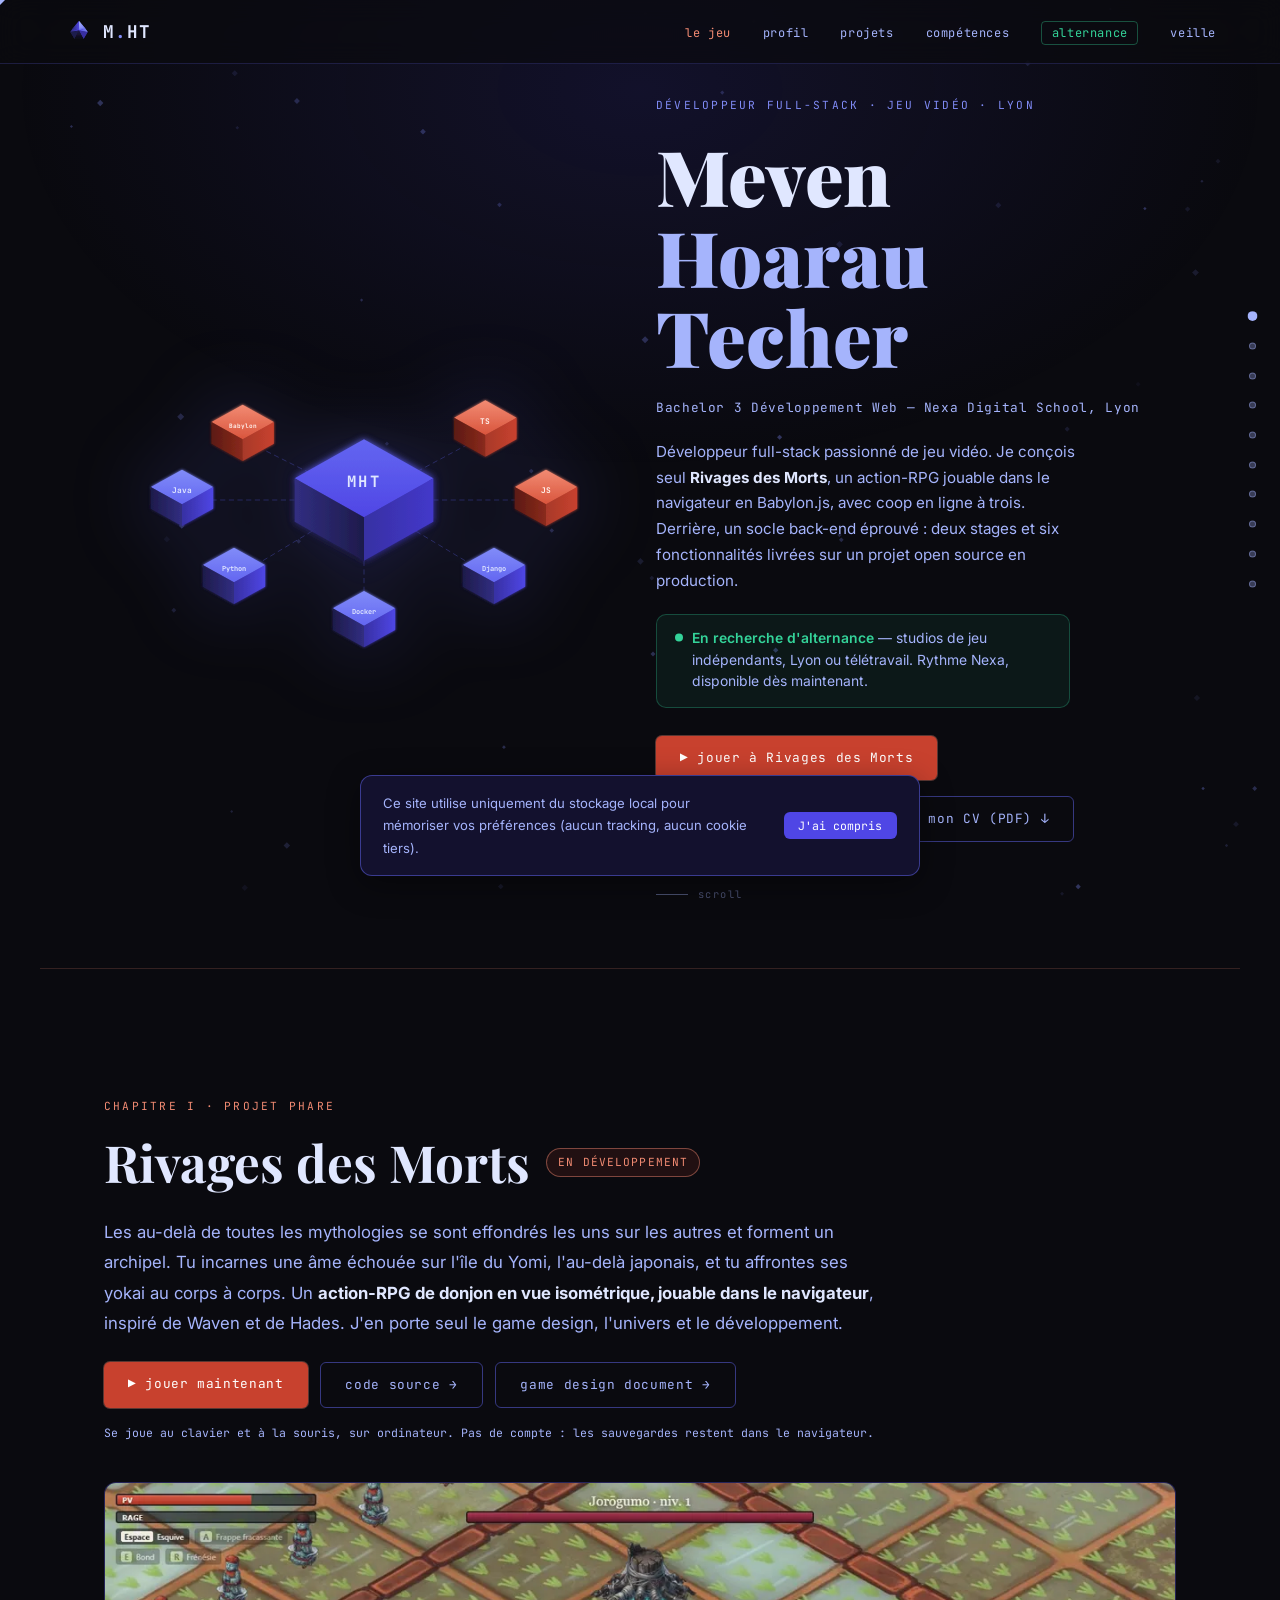
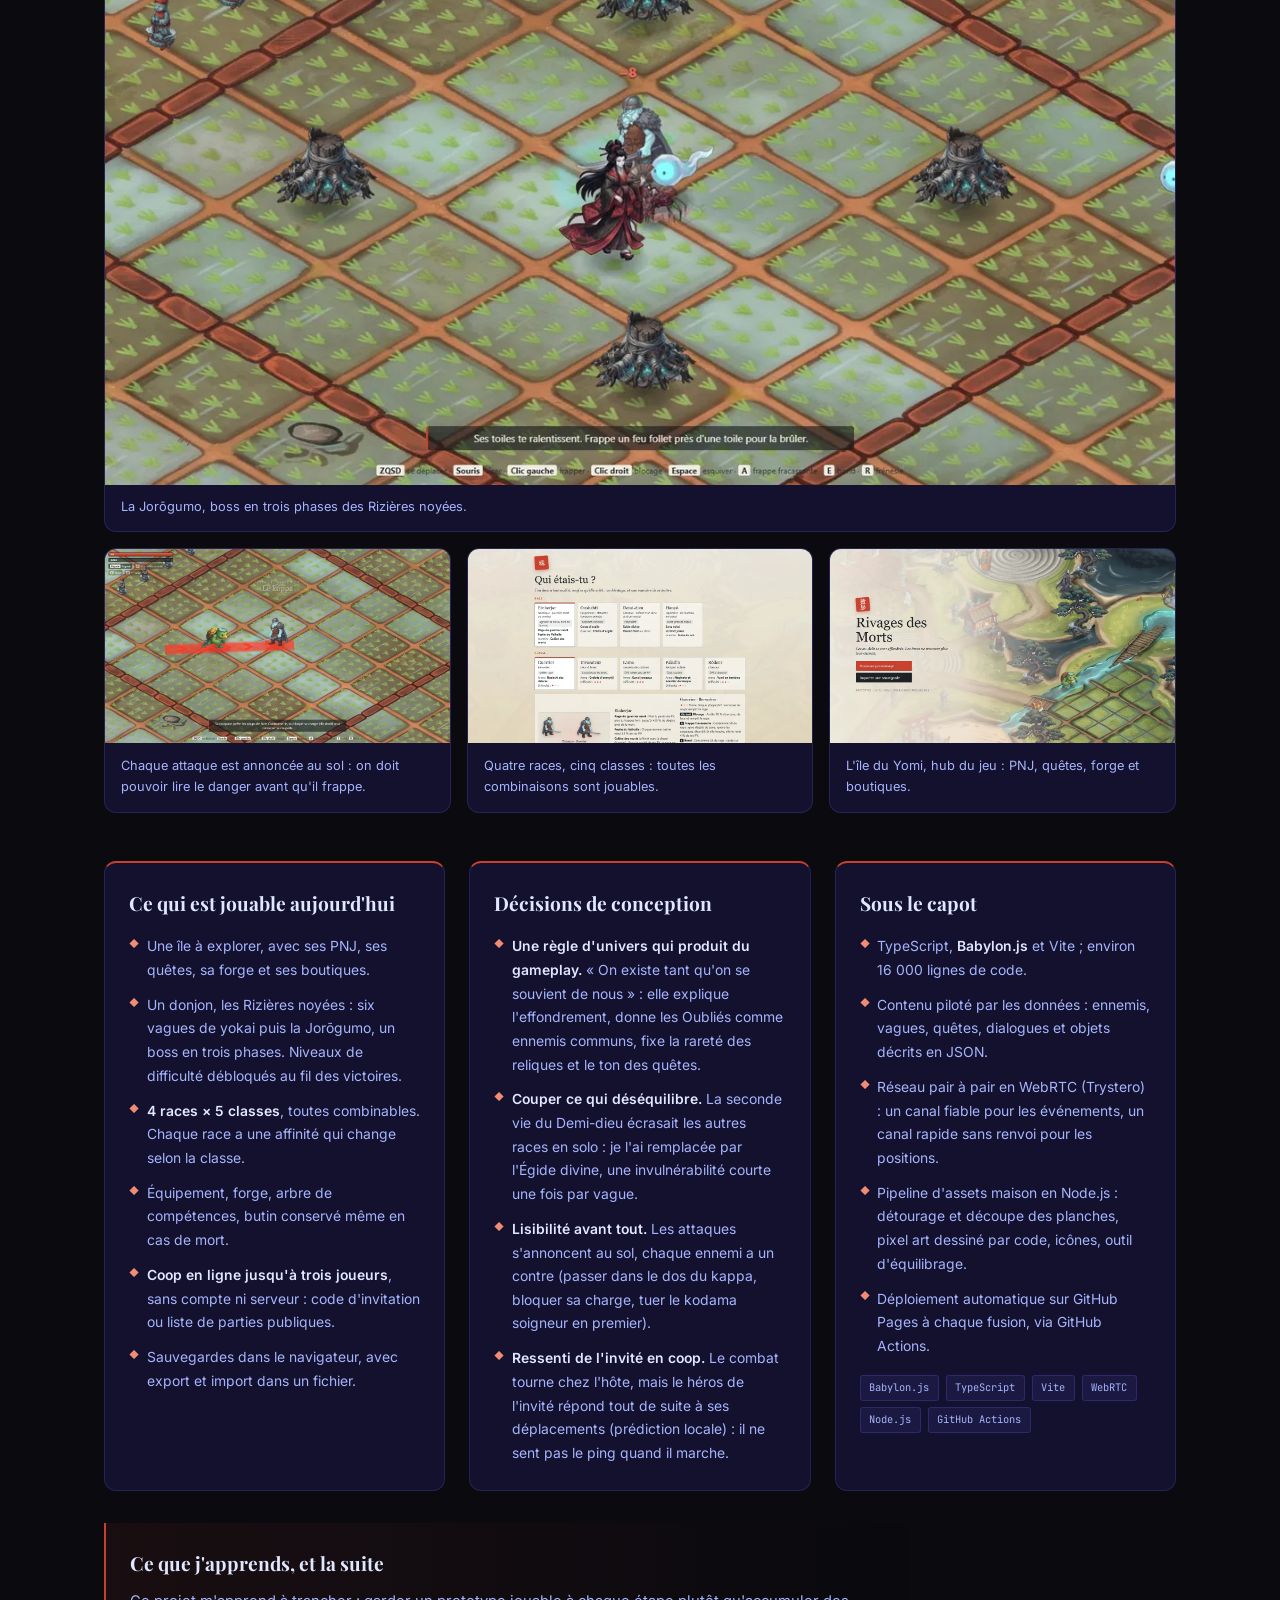
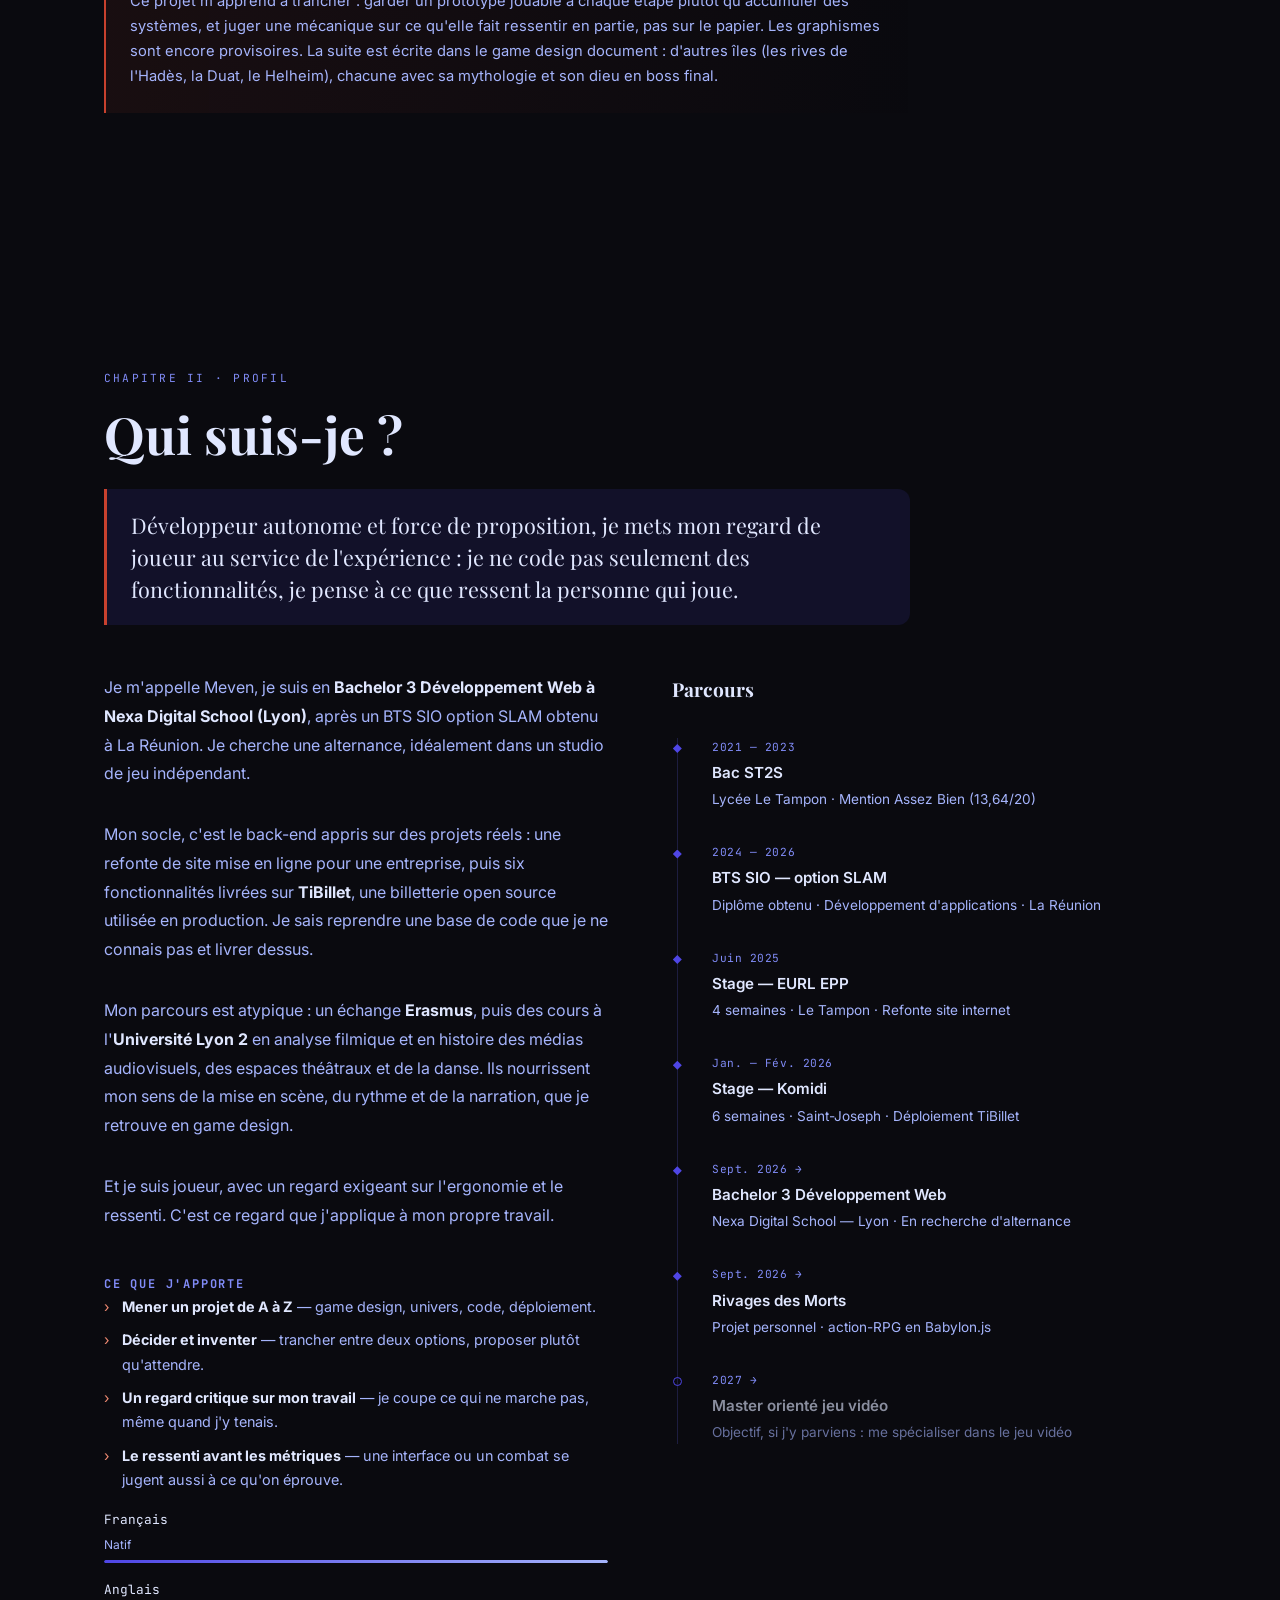
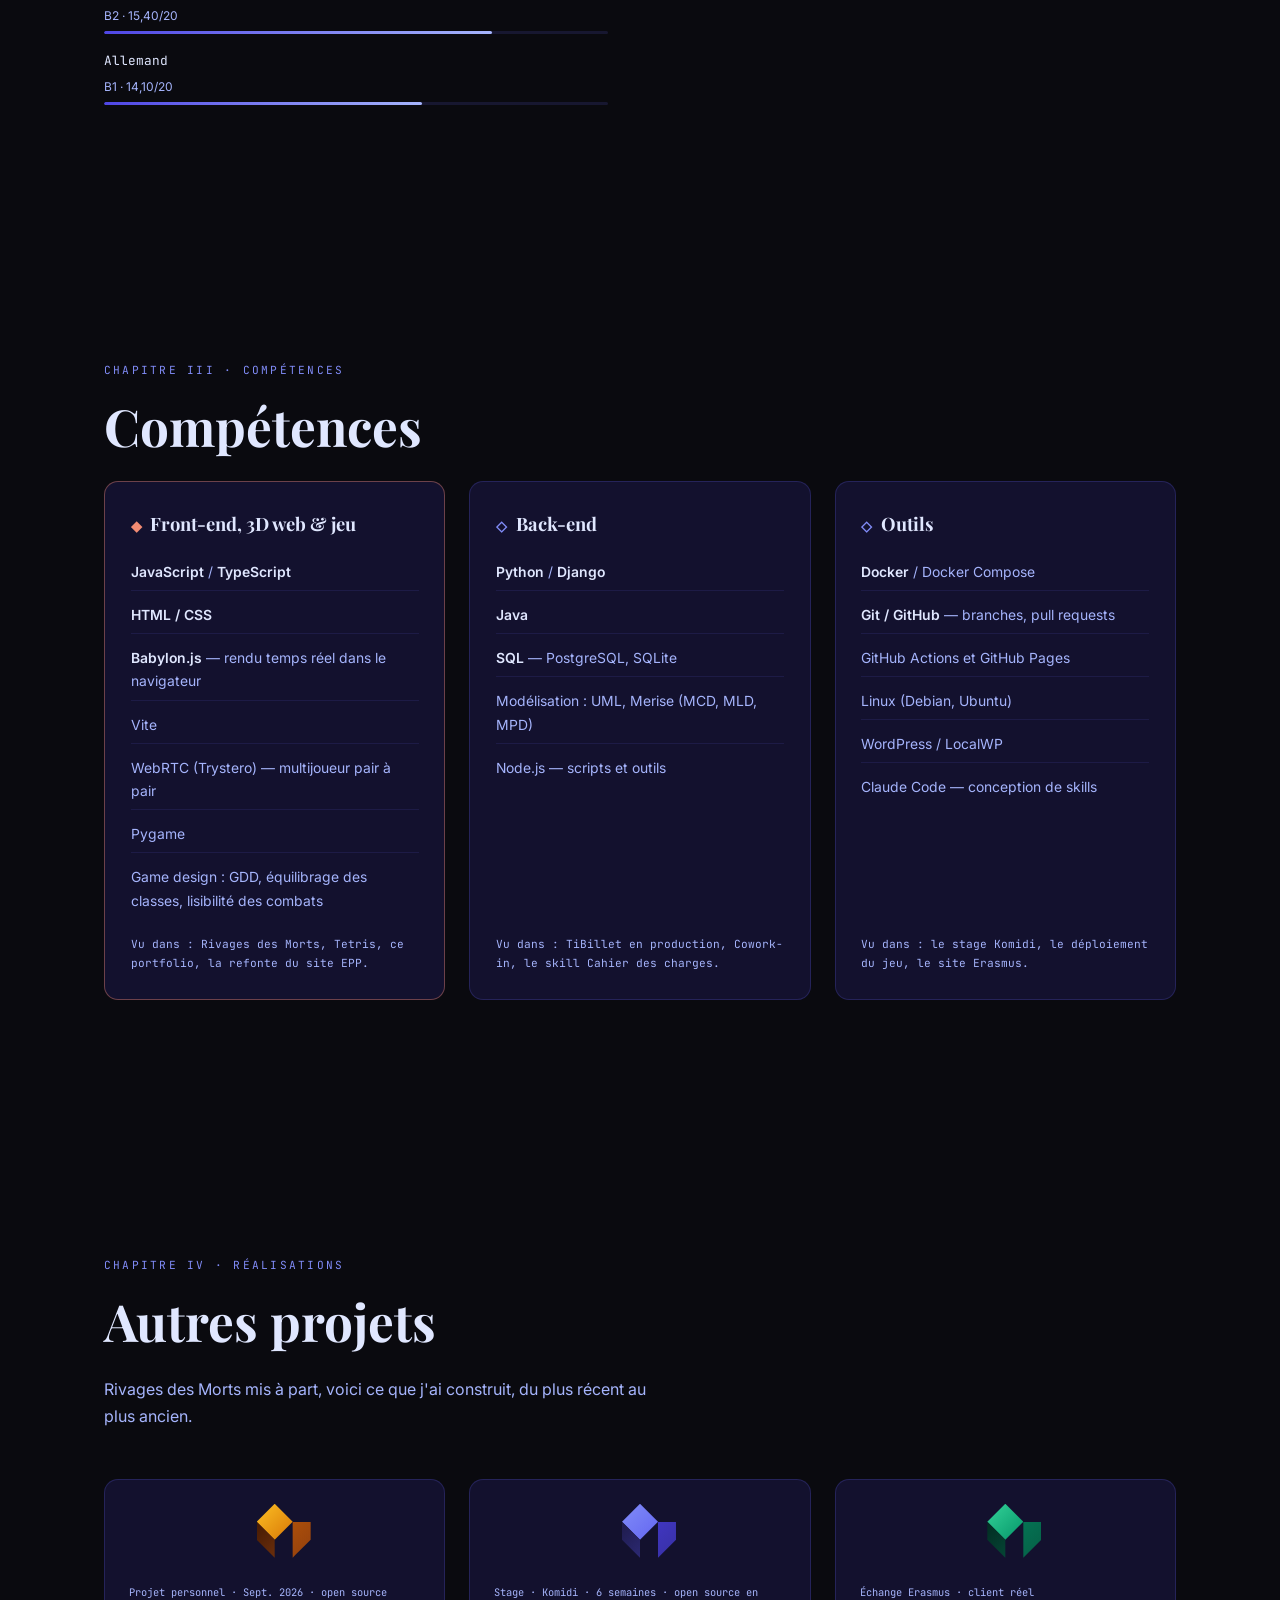
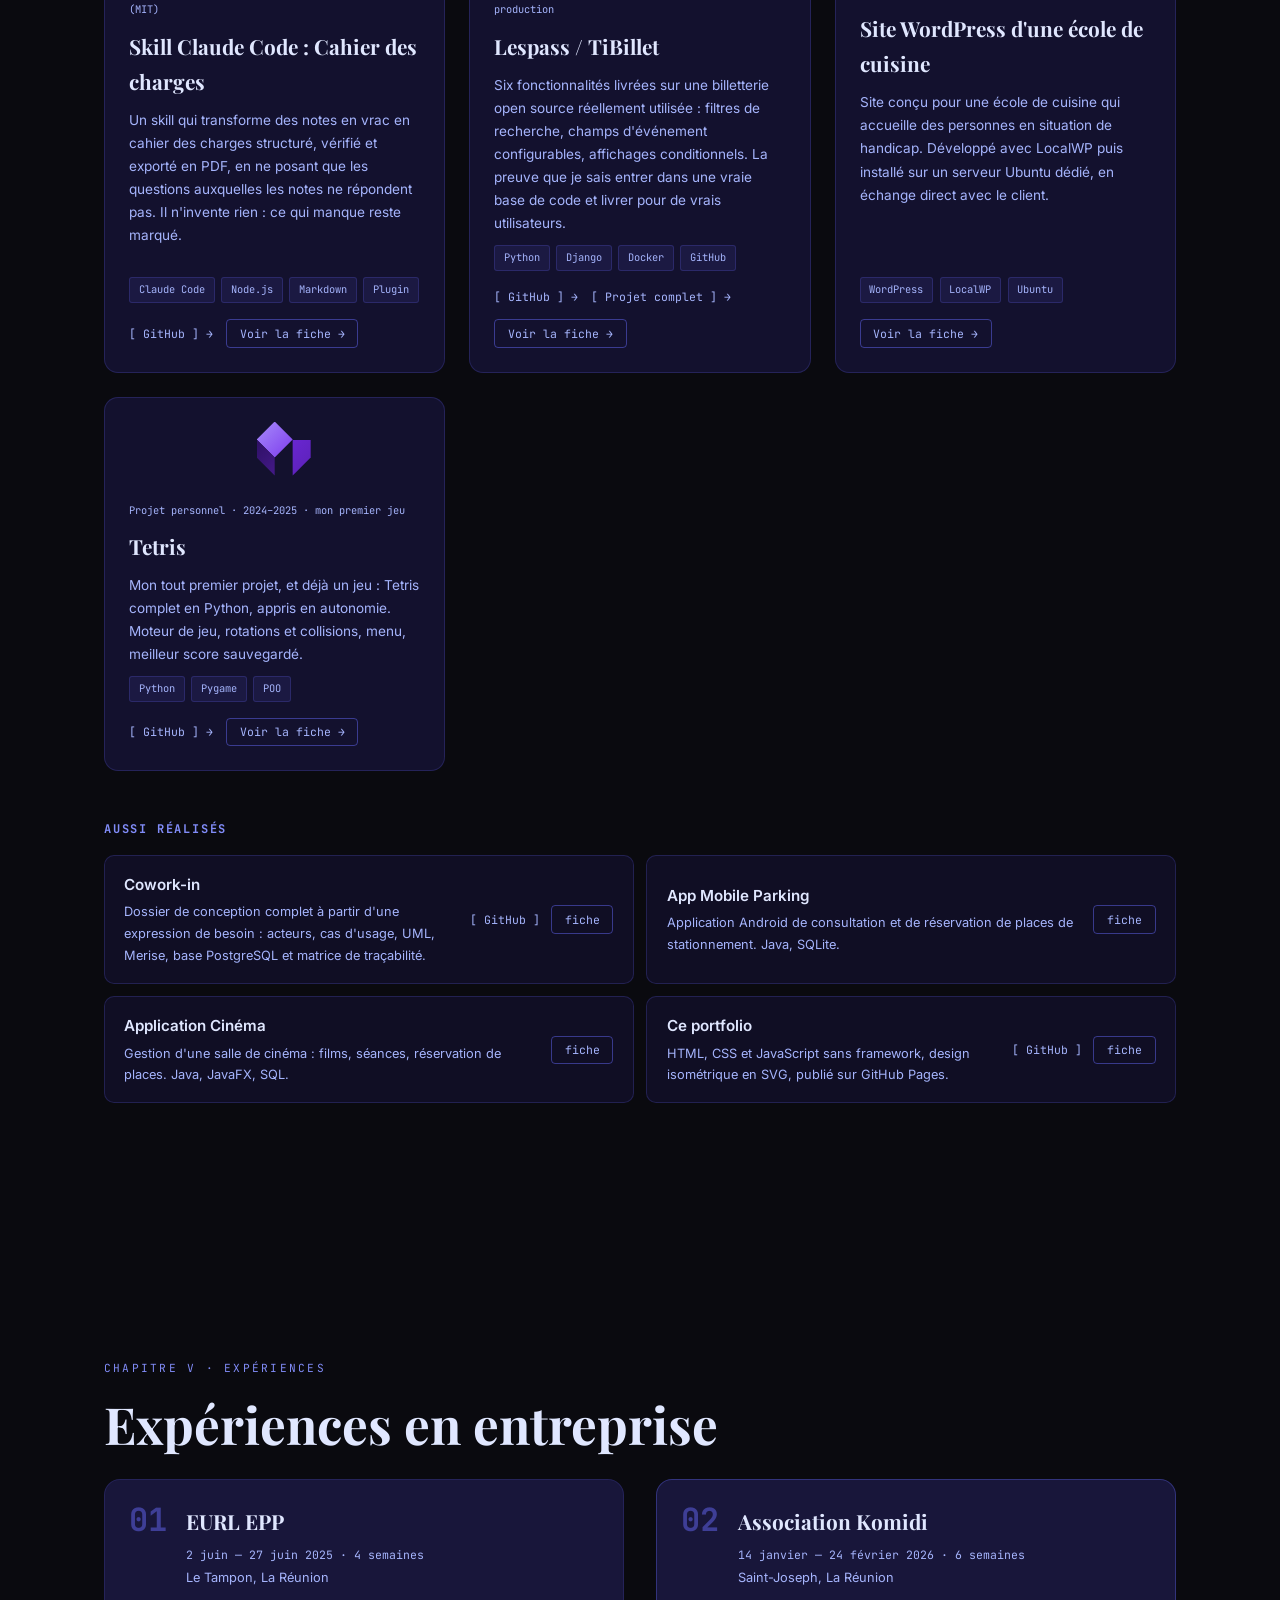
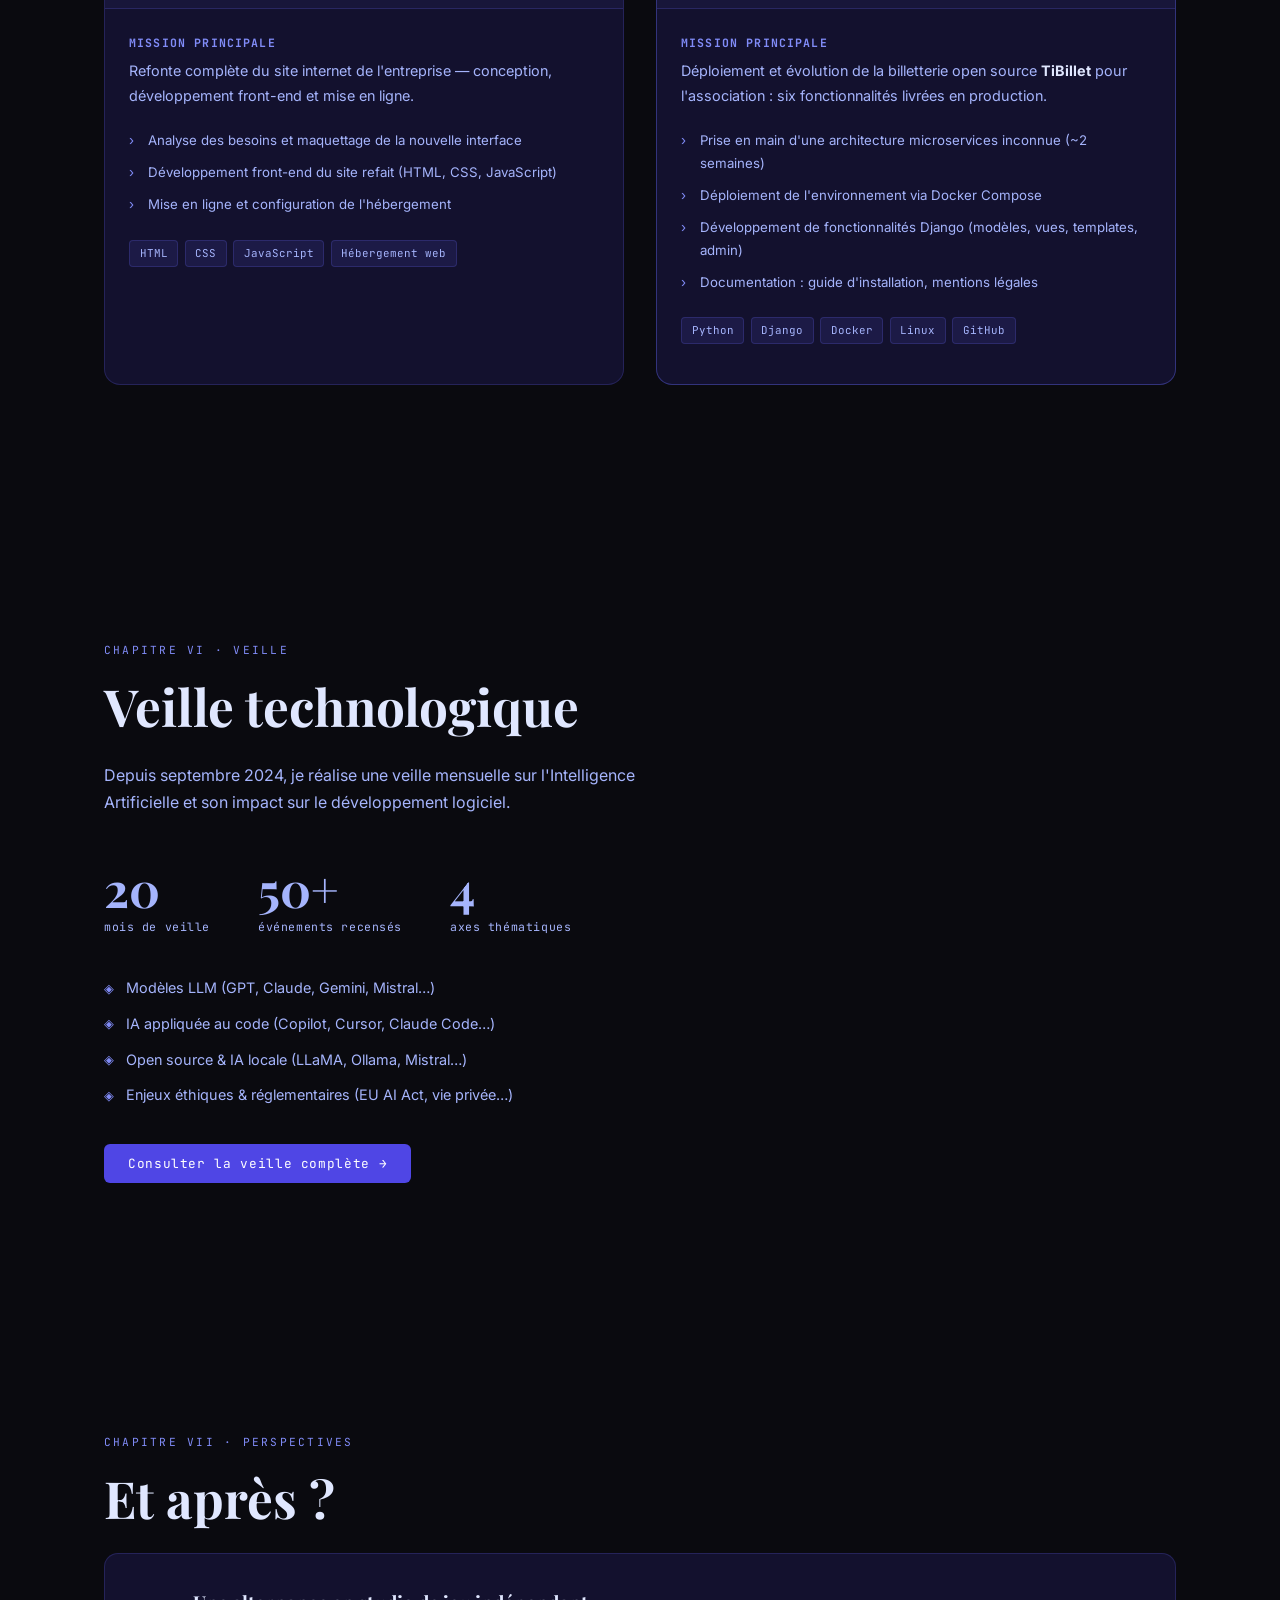
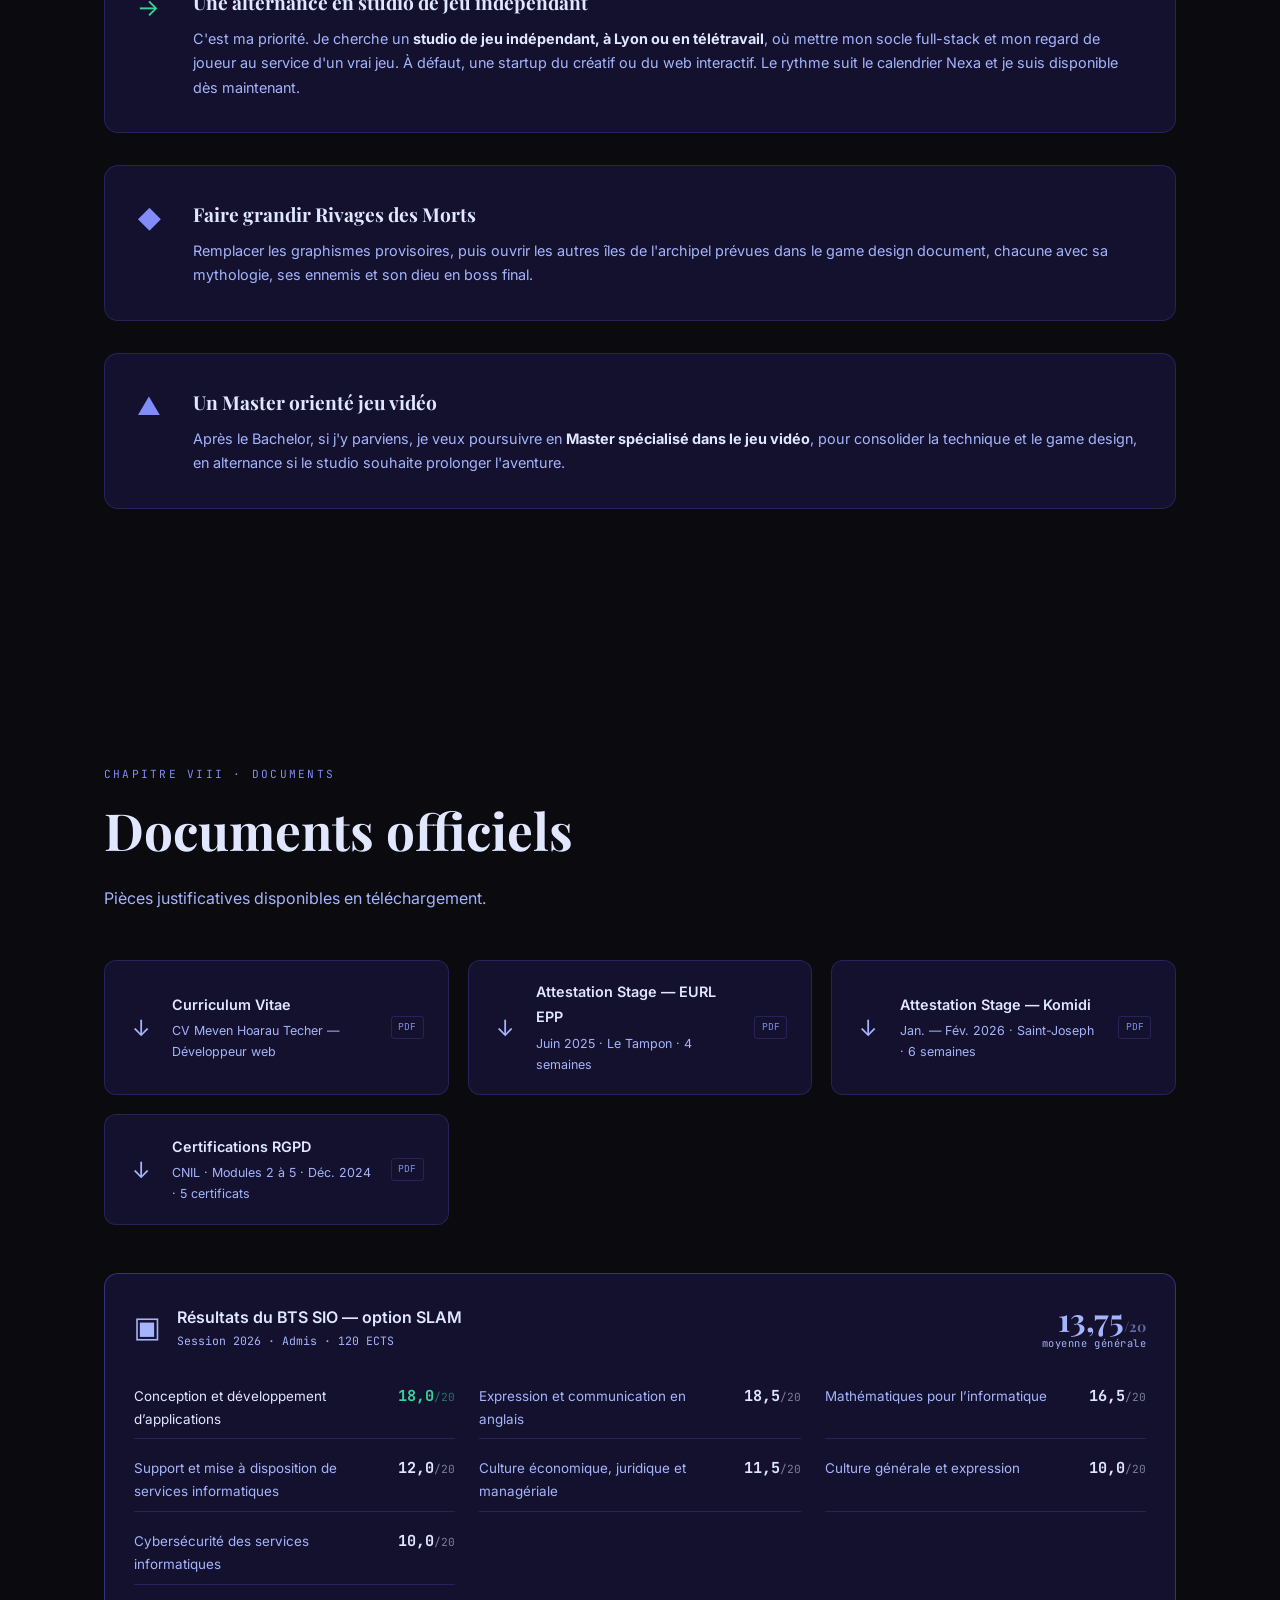
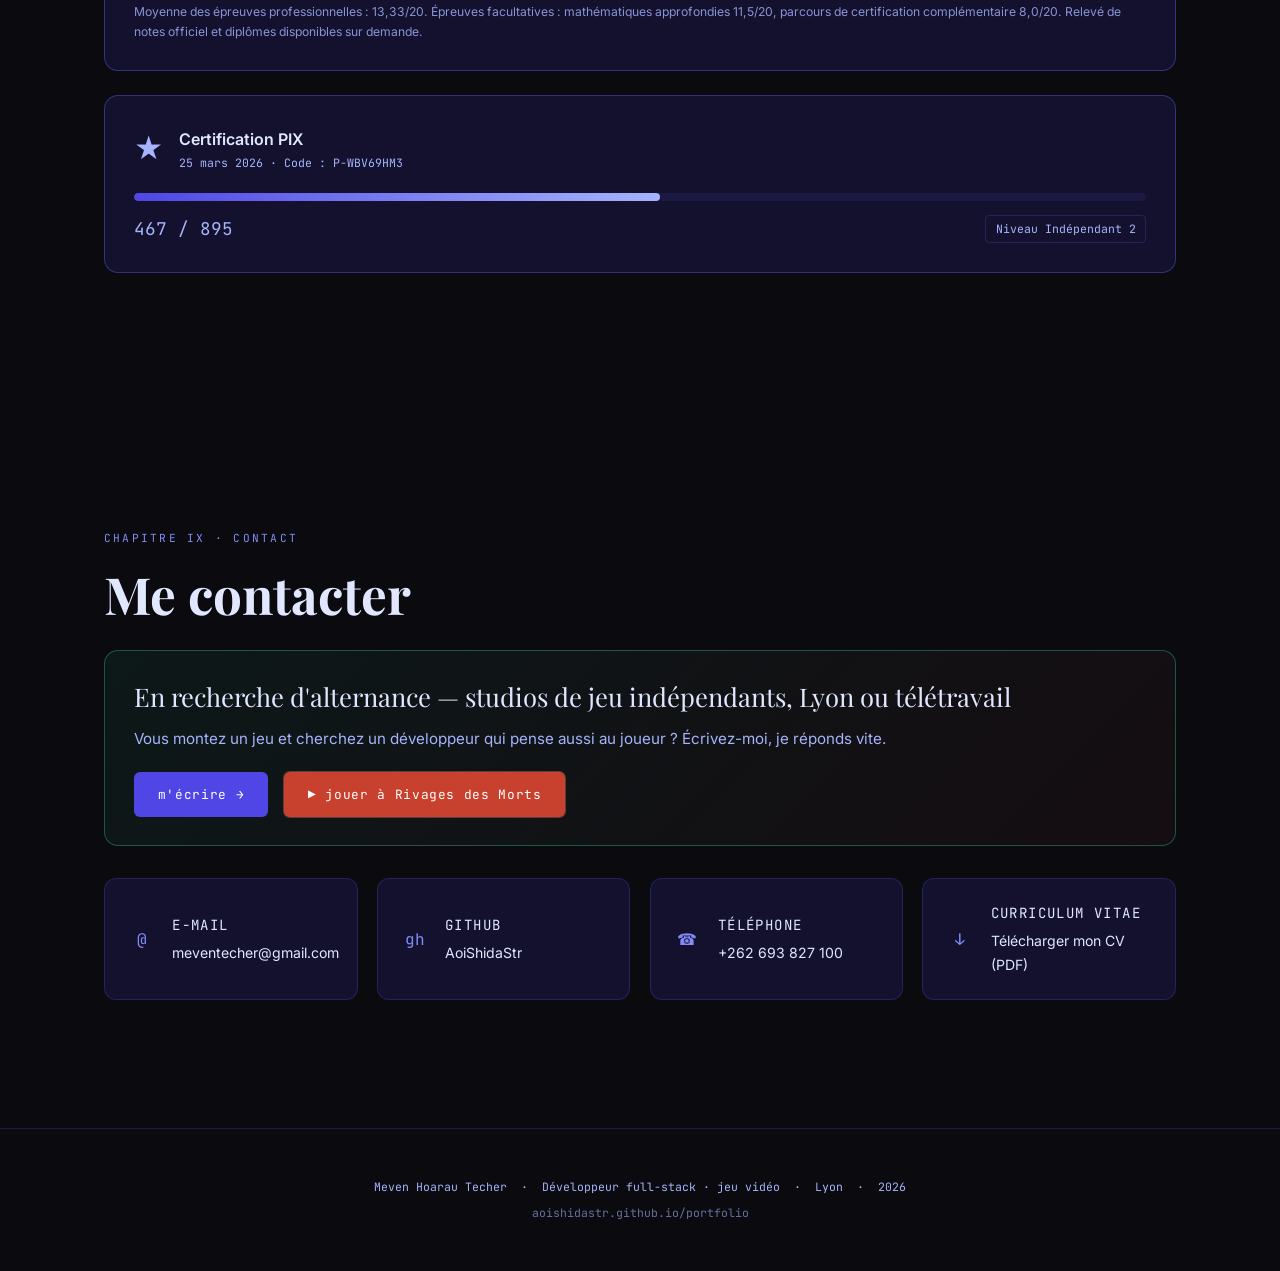
==== index.html @ 71f6add9 "refonte: portfolio repositionné full-stack · jeu vidéo - Rivages des Morts en projet phare : capture" ====
<!DOCTYPE html>
<html lang="fr">
<head>
  <meta charset="UTF-8">
  <meta name="viewport" content="width=device-width, initial-scale=1.0">
  <title>Meven Hoarau Techer — Développeur full-stack · jeu vidéo · Recherche alternance</title>
  <meta name="description" content="Développeur full-stack passionné de jeu vidéo, à Lyon. Je conçois Rivages des Morts, un action-RPG jouable dans le navigateur en Babylon.js. En recherche d'alternance en studio de jeu indépendant, Lyon ou télétravail.">
  <meta name="theme-color" content="#0a0a0f">

  <!-- Open Graph / aperçu de partage -->
  <meta property="og:type" content="website">
  <meta property="og:locale" content="fr_FR">
  <meta property="og:site_name" content="Meven Hoarau Techer">
  <meta property="og:title" content="Meven Hoarau Techer — Développeur full-stack · jeu vidéo">
  <meta property="og:description" content="Je conçois Rivages des Morts, un action-RPG jouable dans le navigateur en Babylon.js, avec coop en ligne à trois. En recherche d'alternance en studio de jeu indépendant.">
  <meta property="og:url" content="https://aoishidastr.github.io/portfolio/">
  <meta property="og:image" content="https://aoishidastr.github.io/portfolio/img/og-rivages.jpg">
  <meta property="og:image:width" content="1200">
  <meta property="og:image:height" content="630">
  <meta property="og:image:alt" content="Combat contre la Jorōgumo, boss de Rivages des Morts, dans une rizière en vue isométrique">
  <meta name="twitter:card" content="summary_large_image">

  <link rel="preconnect" href="https://fonts.googleapis.com">
  <link rel="preconnect" href="https://fonts.gstatic.com" crossorigin>
  <link href="https://fonts.googleapis.com/css2?family=Playfair+Display:wght@700;900&family=Inter:wght@300;400;500;600&family=JetBrains+Mono:wght@400;700&display=swap" rel="stylesheet">
  <link rel="stylesheet" href="style.css">
</head>
<body>

  <a class="skip-link" href="#main">Aller au contenu</a>

  <!-- ── Curseur personnalisé ── -->
  <div class="cursor" id="cursor" aria-hidden="true"></div>
  <div class="cursor-halo" id="cursor-halo" aria-hidden="true"></div>

  <!-- ── Canvas particules ── -->
  <canvas id="canvas-bg" aria-hidden="true"></canvas>

  <!-- ── Lumière ambiante scroll ── -->
  <div class="ambient-light" id="ambient-light" aria-hidden="true"></div>

  <!-- ── Barre de progression ── -->
  <div class="progress-bar" id="progress-bar" role="progressbar" aria-label="Progression de lecture" aria-valuenow="0" aria-valuemin="0" aria-valuemax="100"></div>

  <!-- ── Navigation points (droite) ── -->
  <nav class="dot-nav" id="dot-nav" aria-label="Navigation par section">
    <a href="#hero"         class="dot-nav-item" data-label="Accueil"><span class="dot"></span><span class="sr-only">Accueil</span></a>
    <a href="#rivages"      class="dot-nav-item" data-label="Rivages des Morts"><span class="dot"></span><span class="sr-only">Rivages des Morts</span></a>
    <a href="#presentation" class="dot-nav-item" data-label="Profil"><span class="dot"></span><span class="sr-only">Profil</span></a>
    <a href="#competences"  class="dot-nav-item" data-label="Compétences"><span class="dot"></span><span class="sr-only">Compétences</span></a>
    <a href="#projets"      class="dot-nav-item" data-label="Projets"><span class="dot"></span><span class="sr-only">Projets</span></a>
    <a href="#stages"       class="dot-nav-item" data-label="Expériences"><span class="dot"></span><span class="sr-only">Expériences</span></a>
    <a href="#veille"       class="dot-nav-item" data-label="Veille"><span class="dot"></span><span class="sr-only">Veille</span></a>
    <a href="#perspectives" class="dot-nav-item" data-label="Perspectives"><span class="dot"></span><span class="sr-only">Perspectives</span></a>
    <a href="#documents"    class="dot-nav-item" data-label="Documents"><span class="dot"></span><span class="sr-only">Documents</span></a>
    <a href="#contact"      class="dot-nav-item" data-label="Contact"><span class="dot"></span><span class="sr-only">Contact</span></a>
  </nav>

  <!-- ── Modal fiche projet ── -->
  <div class="modal-overlay" id="modal-overlay" role="dialog" aria-modal="true" aria-labelledby="modal-title" aria-hidden="true">
    <div class="modal-card">
      <button class="modal-close" id="modal-close" aria-label="Fermer la fiche">✕</button>
      <div class="modal-content" id="modal-content"></div>
    </div>
  </div>

  <!-- ── Navigation principale ── -->
  <header class="nav" id="nav">
    <a class="nav-logo" href="#hero" aria-label="Accueil — Meven Hoarau Techer">
      <span class="nav-logo-gem">
        <svg id="nav-gem-svg" viewBox="0 0 200 200" aria-hidden="true">
          <defs>
            <linearGradient id="ngT" x1="0" y1="0" x2="0" y2="1"><stop offset="0%" stop-color="#a5b4fc"/><stop offset="100%" stop-color="#6366f1"/></linearGradient>
            <linearGradient id="ngL" x1="0" y1="0" x2="1" y2="0"><stop offset="0%" stop-color="#312e81"/><stop offset="100%" stop-color="#4f46e5"/></linearGradient>
            <linearGradient id="ngR" x1="0" y1="0" x2="1" y2="0"><stop offset="0%" stop-color="#4f46e5"/><stop offset="100%" stop-color="#818cf8"/></linearGradient>
            <linearGradient id="ngB" x1="0" y1="0" x2="0" y2="1"><stop offset="0%" stop-color="#1e1b4b"/><stop offset="100%" stop-color="#0a0a0f"/></linearGradient>
            <filter id="ngGlow"><feGaussianBlur stdDeviation="5" result="b"/><feMerge><feMergeNode in="b"/><feMergeNode in="SourceGraphic"/></feMerge></filter>
          </defs>
          <!-- particules d'éclat au clic -->
          <g id="nav-gem-burst" opacity="0"></g>
          <!-- gemme (Crystal Gem — option D) -->
          <g id="nav-gem" filter="url(#ngGlow)" style="transform-origin:100px 100px">
            <polygon points="100,28 142,78 100,90"   fill="url(#ngT)" opacity="0.95"/>
            <polygon points="100,28  58,78 100,90"   fill="url(#ngL)" opacity="0.9"/>
            <polygon points="142,78 158,100 100,90"  fill="url(#ngR)" opacity="0.85"/>
            <polygon points=" 58,78  42,100 100,90"  fill="url(#ngL)" opacity="0.8"/>
            <polygon points="100,90 158,100 130,148" fill="#3730a3" opacity="0.9"/>
            <polygon points="100,90  42,100  70,148" fill="#1e1b4b" opacity="0.9"/>
            <polygon points="100,90 130,148  70,148" fill="url(#ngB)"/>
            <polygon points="100,38 130,72 100,80"   fill="rgba(255,255,255,.12)"/>
          </g>
        </svg>
      </span>
      <span class="nav-logo-text">M<span>.</span>HT</span>
    </a>
    <ul class="nav-links">
      <li class="nav-keep-sm"><a class="nav-game" href="#rivages">le jeu</a></li>
      <li><a href="#presentation">profil</a></li>
      <li class="nav-keep-sm"><a href="#projets">projets</a></li>
      <li><a href="#competences">compétences</a></li>
      <li class="nav-keep-sm"><a class="nav-cta" href="#contact">alternance</a></li>
      <li><a href="veille.html">veille</a></li>
    </ul>
  </header>

  <main id="main">

    <!-- ============================================================
         HERO
    ============================================================ -->
    <section class="hero" id="hero">

      <div class="hero-iso" aria-hidden="true">
        <svg class="iso-svg" viewBox="0 0 600 420" xmlns="http://www.w3.org/2000/svg">
          <defs>
            <linearGradient id="face-top" x1="0" y1="0" x2="0" y2="1">
              <stop offset="0%" stop-color="#6366f1"/>
              <stop offset="100%" stop-color="#4f46e5"/>
            </linearGradient>
            <linearGradient id="face-left" x1="0" y1="0" x2="1" y2="0">
              <stop offset="0%" stop-color="#312e81"/>
              <stop offset="100%" stop-color="#1e1b4b"/>
            </linearGradient>
            <linearGradient id="face-right" x1="0" y1="0" x2="1" y2="0">
              <stop offset="0%" stop-color="#3730a3"/>
              <stop offset="100%" stop-color="#4338ca"/>
            </linearGradient>
            <linearGradient id="sat-top" x1="0" y1="0" x2="0" y2="1">
              <stop offset="0%" stop-color="#818cf8"/>
              <stop offset="100%" stop-color="#6366f1"/>
            </linearGradient>
            <linearGradient id="sat-left" x1="0" y1="0" x2="1" y2="0">
              <stop offset="0%" stop-color="#1e1b4b"/>
              <stop offset="100%" stop-color="#312e81"/>
            </linearGradient>
            <linearGradient id="sat-right" x1="0" y1="0" x2="1" y2="0">
              <stop offset="0%" stop-color="#3730a3"/>
              <stop offset="100%" stop-color="#4f46e5"/>
            </linearGradient>
            <!-- Accent « torii » repris de Rivages des Morts -->
            <linearGradient id="torii-top" x1="0" y1="0" x2="0" y2="1">
              <stop offset="0%" stop-color="#f28b73"/>
              <stop offset="100%" stop-color="#d9553d"/>
            </linearGradient>
            <linearGradient id="torii-left" x1="0" y1="0" x2="1" y2="0">
              <stop offset="0%" stop-color="#5c1a12"/>
              <stop offset="100%" stop-color="#8a2a1c"/>
            </linearGradient>
            <linearGradient id="torii-right" x1="0" y1="0" x2="1" y2="0">
              <stop offset="0%" stop-color="#a8392a"/>
              <stop offset="100%" stop-color="#c8412e"/>
            </linearGradient>
            <filter id="glow">
              <feGaussianBlur stdDeviation="4" result="blur"/>
              <feMerge><feMergeNode in="blur"/><feMergeNode in="SourceGraphic"/></feMerge>
            </filter>
            <filter id="glow-sm">
              <feGaussianBlur stdDeviation="2" result="blur"/>
              <feMerge><feMergeNode in="blur"/><feMergeNode in="SourceGraphic"/></feMerge>
            </filter>
          </defs>

          <!-- Lignes de connexion animées -->
          <g class="iso-connections" stroke="#6366f1" stroke-width="1" fill="none" opacity="0.35">
            <line class="dash-line" x1="300" y1="210" x2="160" y2="140" stroke-dasharray="6 4"/>
            <line class="dash-line" x1="300" y1="210" x2="440" y2="135" stroke-dasharray="6 4" style="animation-delay:.5s"/>
            <line class="dash-line" x1="300" y1="210" x2="150" y2="300" stroke-dasharray="6 4" style="animation-delay:1s"/>
            <line class="dash-line" x1="300" y1="210" x2="450" y2="300" stroke-dasharray="6 4" style="animation-delay:1.5s"/>
            <line class="dash-line" x1="300" y1="210" x2="300" y2="340" stroke-dasharray="6 4" style="animation-delay:2s"/>
            <line class="dash-line" x1="300" y1="210" x2="510" y2="210" stroke-dasharray="6 4" style="animation-delay:2.5s"/>
            <line class="dash-line" x1="300" y1="210" x2="90" y2="210" stroke-dasharray="6 4" style="animation-delay:3s"/>
          </g>

          <!-- Cube central MHT -->
          <g class="iso-center-cube" filter="url(#glow)">
            <polygon points="300,140 380,185 300,230 220,185" fill="url(#face-top)"/>
            <polygon points="220,185 300,230 300,280 220,235" fill="url(#face-left)"/>
            <polygon points="380,185 300,230 300,280 380,235" fill="url(#face-right)"/>
            <text x="300" y="195" text-anchor="middle" font-family="'JetBrains Mono', monospace" font-size="18"
                  font-weight="700" fill="#e0e7ff" letter-spacing="3">MHT</text>
          </g>

          <!-- Cubes satellites : front / 3D / jeu en haut, back-end et outils en bas -->
          <g class="iso-cube sat-java" filter="url(#glow-sm)">
            <polygon points="160,100 196,120 160,140 124,120" fill="url(#torii-top)"/>
            <polygon points="124,120 160,140 160,165 124,145" fill="url(#torii-left)"/>
            <polygon points="196,120 160,140 160,165 196,145" fill="url(#torii-right)"/>
            <text x="160" y="127" text-anchor="middle" font-family="'JetBrains Mono', monospace" font-size="7" font-weight="700" fill="#fff4ef">Babylon</text>
          </g>
          <g class="iso-cube sat-python" filter="url(#glow-sm)">
            <polygon points="440,95 476,115 440,135 404,115" fill="url(#torii-top)"/>
            <polygon points="404,115 440,135 440,160 404,140" fill="url(#torii-left)"/>
            <polygon points="476,115 440,135 440,160 476,140" fill="url(#torii-right)"/>
            <text x="440" y="122" text-anchor="middle" font-family="'JetBrains Mono', monospace" font-size="9" font-weight="700" fill="#fff4ef">TS</text>
          </g>
          <g class="iso-cube sat-docker" filter="url(#glow-sm)">
            <polygon points="150,265 186,285 150,305 114,285" fill="url(#sat-top)"/>
            <polygon points="114,285 150,305 150,330 114,310" fill="url(#sat-left)"/>
            <polygon points="186,285 150,305 150,330 186,310" fill="url(#sat-right)"/>
            <text x="150" y="292" text-anchor="middle" font-family="'JetBrains Mono', monospace" font-size="8" font-weight="700" fill="#e0e7ff">Python</text>
          </g>
          <g class="iso-cube sat-sql" filter="url(#glow-sm)">
            <polygon points="450,265 486,285 450,305 414,285" fill="url(#sat-top)"/>
            <polygon points="414,285 450,305 450,330 414,310" fill="url(#sat-left)"/>
            <polygon points="486,285 450,305 450,330 486,310" fill="url(#sat-right)"/>
            <text x="450" y="292" text-anchor="middle" font-family="'JetBrains Mono', monospace" font-size="8" font-weight="700" fill="#e0e7ff">Django</text>
          </g>
          <g class="iso-cube sat-git" filter="url(#glow-sm)">
            <polygon points="300,315 336,335 300,355 264,335" fill="url(#sat-top)"/>
            <polygon points="264,335 300,355 300,380 264,360" fill="url(#sat-left)"/>
            <polygon points="336,335 300,355 300,380 336,360" fill="url(#sat-right)"/>
            <text x="300" y="342" text-anchor="middle" font-family="'JetBrains Mono', monospace" font-size="8" font-weight="700" fill="#e0e7ff">Docker</text>
          </g>
          <g class="iso-cube sat-js" filter="url(#glow-sm)">
            <polygon points="510,175 546,195 510,215 474,195" fill="url(#torii-top)"/>
            <polygon points="474,195 510,215 510,240 474,220" fill="url(#torii-left)"/>
            <polygon points="546,195 510,215 510,240 546,220" fill="url(#torii-right)"/>
            <text x="510" y="202" text-anchor="middle" font-family="'JetBrains Mono', monospace" font-size="9" font-weight="700" fill="#fff4ef">JS</text>
          </g>
          <g class="iso-cube sat-html" filter="url(#glow-sm)">
            <polygon points="90,175 126,195 90,215 54,195" fill="url(#sat-top)"/>
            <polygon points="54,195 90,215 90,240 54,220" fill="url(#sat-left)"/>
            <polygon points="126,195 90,215 90,240 126,220" fill="url(#sat-right)"/>
            <text x="90" y="202" text-anchor="middle" font-family="'JetBrains Mono', monospace" font-size="9" font-weight="700" fill="#e0e7ff">Java</text>
          </g>
        </svg>
      </div>

      <div class="hero-content">
        <div class="hero-badge">DÉVELOPPEUR FULL-STACK · JEU VIDÉO · LYON</div>
        <h1 class="hero-name">Meven<br><span>Hoarau Techer</span></h1>
        <p class="hero-sub">Bachelor 3 Développement Web — Nexa Digital School, Lyon</p>
        <p class="hero-desc">
          Développeur full-stack passionné de jeu vidéo. Je conçois seul <strong>Rivages des Morts</strong>,
          un action-RPG jouable dans le navigateur en Babylon.js, avec coop en ligne à trois.
          Derrière, un socle back-end éprouvé : deux stages et six fonctionnalités livrées
          sur un projet open source en production.
        </p>
        <p class="hero-availability">
          <span class="avail-dot" aria-hidden="true"></span>
          <span><strong>En recherche d'alternance</strong> — studios de jeu indépendants,
          Lyon ou télétravail. Rythme Nexa, disponible dès maintenant.</span>
        </p>
        <div class="hero-actions">
          <a class="btn-game" href="https://aoishidastr.github.io/rivages-des-morts/" target="_blank" rel="noopener">▶ jouer à Rivages des Morts<span class="sr-only"> (nouvel onglet)</span></a>
          <a class="btn-secondary" href="#rivages">découvrir le projet →</a>
          <a class="btn-secondary" href="docs/cv.pdf" download>mon CV (PDF) ↓</a>
        </div>
        <div class="hero-scroll-hint" aria-hidden="true">
          <span class="scroll-line"></span>
          <span class="scroll-text">scroll</span>
        </div>
      </div>
    </section>

    <!-- ============================================================
         CHAPITRE I — RIVAGES DES MORTS (PROJET PHARE)
    ============================================================ -->
    <section class="section fade-in" id="rivages" aria-labelledby="rivages-title">
      <div class="chapter-eyebrow chapter-eyebrow--torii">Chapitre I · Projet phare</div>
      <div class="rivages-head">
        <h2 class="section-title" id="rivages-title">Rivages des Morts</h2>
        <span class="status-badge">en développement</span>
      </div>
      <p class="rivages-pitch">
        Les au-delà de toutes les mythologies se sont effondrés les uns sur les autres et forment un archipel.
        Tu incarnes une âme échouée sur l'île du Yomi, l'au-delà japonais, et tu affrontes ses yokai
        au corps à corps. Un <strong>action-RPG de donjon en vue isométrique, jouable dans le navigateur</strong>,
        inspiré de Waven et de Hades. J'en porte seul le game design, l'univers et le développement.
      </p>

      <div class="rivages-actions">
        <a class="btn-game" href="https://aoishidastr.github.io/rivages-des-morts/" target="_blank" rel="noopener">▶ jouer maintenant<span class="sr-only"> (nouvel onglet)</span></a>
        <a class="btn-secondary" href="https://github.com/AoiShidaStr/rivages-des-morts" target="_blank" rel="noopener">code source →<span class="sr-only"> (nouvel onglet)</span></a>
        <a class="btn-secondary" href="https://github.com/AoiShidaStr/rivages-des-morts/blob/main/docs/Rivages%20des%20Morts%20%E2%80%94%20Game%20Design%20Document.md" target="_blank" rel="noopener">game design document →<span class="sr-only"> (nouvel onglet)</span></a>
      </div>
      <p class="rivages-note">Se joue au clavier et à la souris, sur ordinateur. Pas de compte : les sauvegardes restent dans le navigateur.</p>

      <div class="rivages-gallery">
        <figure class="shot shot--wide">
          <img src="img/rivages/jorogumo.webp" width="1200" height="675" loading="lazy"
               alt="Combat en vue isométrique dans une rizière : un guerrier nordique et une invocation font face à la Jorōgumo, femme-araignée en kimono rouge, entourée de souches maudites. En haut, la barre de vie du boss.">
          <figcaption>La Jorōgumo, boss en trois phases des Rizières noyées.</figcaption>
        </figure>
        <figure class="shot">
          <img src="img/rivages/kappa.webp" width="1200" height="675" loading="lazy"
               alt="Un kappa, yokai-tortue vert, charge le héros. Une bande rouge au sol annonce la trajectoire de la charge, et un conseil s'affiche en bas de l'écran.">
          <figcaption>Chaque attaque est annoncée au sol : on doit pouvoir lire le danger avant qu'il frappe.</figcaption>
        </figure>
        <figure class="shot">
          <img src="img/rivages/creation.webp" width="1200" height="675" loading="lazy"
               alt="Écran « Qui étais-tu ? » de création du héros : quatre cartes de race (Einherjar, Oushebti, Demi-dieu, Hanyō) et cinq cartes de classe (Guerrier, Invocateur, Lame, Paladin, Rôdeur).">
          <figcaption>Quatre races, cinq classes : toutes les combinaisons sont jouables.</figcaption>
        </figure>
        <figure class="shot">
          <img src="img/rivages/titre.webp" width="1200" height="675" loading="lazy"
               alt="Écran titre de Rivages des Morts, devant la carte peinte de l'île du Yomi : forge, arbres, rizières et un kappa près d'une rivière.">
          <figcaption>L'île du Yomi, hub du jeu : PNJ, quêtes, forge et boutiques.</figcaption>
        </figure>
      </div>

      <div class="rivages-grid">
        <article class="rivages-col">
          <h3>Ce qui est jouable aujourd'hui</h3>
          <ul class="rivages-list">
            <li>Une île à explorer, avec ses PNJ, ses quêtes, sa forge et ses boutiques.</li>
            <li>Un donjon, les Rizières noyées : six vagues de yokai puis la Jorōgumo, un boss en trois phases. Niveaux de difficulté débloqués au fil des victoires.</li>
            <li><strong>4 races × 5 classes</strong>, toutes combinables. Chaque race a une affinité qui change selon la classe.</li>
            <li>Équipement, forge, arbre de compétences, butin conservé même en cas de mort.</li>
            <li><strong>Coop en ligne jusqu'à trois joueurs</strong>, sans compte ni serveur : code d'invitation ou liste de parties publiques.</li>
            <li>Sauvegardes dans le navigateur, avec export et import dans un fichier.</li>
          </ul>
        </article>

        <article class="rivages-col">
          <h3>Décisions de conception</h3>
          <ul class="rivages-list">
            <li><strong>Une règle d'univers qui produit du gameplay.</strong> « On existe tant qu'on se souvient de nous » : elle explique l'effondrement, donne les Oubliés comme ennemis communs, fixe la rareté des reliques et le ton des quêtes.</li>
            <li><strong>Couper ce qui déséquilibre.</strong> La seconde vie du Demi-dieu écrasait les autres races en solo : je l'ai remplacée par l'Égide divine, une invulnérabilité courte une fois par vague.</li>
            <li><strong>Lisibilité avant tout.</strong> Les attaques s'annoncent au sol, chaque ennemi a un contre (passer dans le dos du kappa, bloquer sa charge, tuer le kodama soigneur en premier).</li>
            <li><strong>Ressenti de l'invité en coop.</strong> Le combat tourne chez l'hôte, mais le héros de l'invité répond tout de suite à ses déplacements (prédiction locale) : il ne sent pas le ping quand il marche.</li>
          </ul>
        </article>

        <article class="rivages-col">
          <h3>Sous le capot</h3>
          <ul class="rivages-list">
            <li>TypeScript, <strong>Babylon.js</strong> et Vite ; environ 16 000 lignes de code.</li>
            <li>Contenu piloté par les données : ennemis, vagues, quêtes, dialogues et objets décrits en JSON.</li>
            <li>Réseau pair à pair en WebRTC (Trystero) : un canal fiable pour les événements, un canal rapide sans renvoi pour les positions.</li>
            <li>Pipeline d'assets maison en Node.js : détourage et découpe des planches, pixel art dessiné par code, icônes, outil d'équilibrage.</li>
            <li>Déploiement automatique sur GitHub Pages à chaque fusion, via GitHub Actions.</li>
          </ul>
          <ul class="project-tags">
            <li>Babylon.js</li><li>TypeScript</li><li>Vite</li><li>WebRTC</li><li>Node.js</li><li>GitHub Actions</li>
          </ul>
        </article>
      </div>

      <div class="rivages-next">
        <h3>Ce que j'apprends, et la suite</h3>
        <p>
          Ce projet m'apprend à trancher : garder un prototype jouable à chaque étape plutôt qu'accumuler
          des systèmes, et juger une mécanique sur ce qu'elle fait ressentir en partie, pas sur le papier.
          Les graphismes sont encore provisoires. La suite est écrite dans le game design document :
          d'autres îles (les rives de l'Hadès, la Duat, le Helheim), chacune avec sa mythologie et son dieu en boss final.
        </p>
      </div>
    </section>

    <!-- ============================================================
         CHAPITRE II — PRÉSENTATION
    ============================================================ -->
    <section class="section fade-in" id="presentation">
      <div class="chapter-eyebrow">Chapitre II · Profil</div>
      <h2 class="section-title">Qui suis-je ?</h2>

      <blockquote class="key-message">
        Développeur autonome et force de proposition, je mets mon regard de joueur au service de l'expérience :
        je ne code pas seulement des fonctionnalités, je pense à ce que ressent la personne qui joue.
      </blockquote>

      <div class="presentation-layout">

        <div class="bio-block fade-in">
          <p class="bio-text">
            Je m'appelle Meven, je suis en <strong>Bachelor 3 Développement Web à Nexa Digital School (Lyon)</strong>,
            après un BTS SIO option SLAM obtenu à La Réunion. Je cherche une alternance, idéalement dans un
            studio de jeu indépendant.
          </p>
          <p class="bio-text">
            Mon socle, c'est le back-end appris sur des projets réels : une refonte de site mise en ligne pour
            une entreprise, puis six fonctionnalités livrées sur <strong>TiBillet</strong>, une billetterie open
            source utilisée en production. Je sais reprendre une base de code que je ne connais pas et livrer dessus.
          </p>
          <p class="bio-text">
            Mon parcours est atypique : un échange <strong>Erasmus</strong>, puis des cours à l'<strong>Université
            Lyon 2</strong> en analyse filmique et en histoire des médias audiovisuels, des espaces théâtraux et de
            la danse. Ils nourrissent mon sens de la mise en scène, du rythme et de la narration, que je retrouve
            en game design.
            <!-- TODO : ajouter les dates de l'échange Erasmus et des cours à Lyon 2 (et les placer dans la frise). -->
          </p>
          <p class="bio-text">
            Et je suis joueur, avec un regard exigeant sur l'ergonomie et le ressenti. C'est ce regard que
            j'applique à mon propre travail.
          </p>

          <h3 class="forces-title">Ce que j'apporte</h3>
          <ul class="forces-list">
            <li><strong>Mener un projet de A à Z</strong> — game design, univers, code, déploiement.</li>
            <li><strong>Décider et inventer</strong> — trancher entre deux options, proposer plutôt qu'attendre.</li>
            <li><strong>Un regard critique sur mon travail</strong> — je coupe ce qui ne marche pas, même quand j'y tenais.</li>
            <li><strong>Le ressenti avant les métriques</strong> — une interface ou un combat se jugent aussi à ce qu'on éprouve.</li>
          </ul>

          <div class="lang-badges">
            <div class="lang-badge">
              <span class="lang-name">Français</span>
              <span class="lang-level">Natif</span>
              <div class="lang-bar"><div class="lang-fill" style="--w:100%"></div></div>
            </div>
            <div class="lang-badge">
              <span class="lang-name">Anglais</span>
              <span class="lang-level">B2 · 15,40/20</span>
              <div class="lang-bar"><div class="lang-fill" style="--w:77%"></div></div>
            </div>
            <div class="lang-badge">
              <span class="lang-name">Allemand</span>
              <span class="lang-level">B1 · 14,10/20</span>
              <div class="lang-bar"><div class="lang-fill" style="--w:63%"></div></div>
            </div>
          </div>
        </div>

        <div class="timeline-block fade-in">
          <h3 class="timeline-title">Parcours</h3>
          <ol class="timeline">
            <li class="timeline-item">
              <div class="tl-marker"></div>
              <div class="tl-content">
                <span class="tl-date">2021 — 2023</span>
                <h4>Bac ST2S</h4>
                <p>Lycée Le Tampon · Mention Assez Bien (13,64/20)</p>
              </div>
            </li>
            <li class="timeline-item">
              <div class="tl-marker"></div>
              <div class="tl-content">
                <span class="tl-date">2024 — 2026</span>
                <h4>BTS SIO — option SLAM</h4>
                <p>Diplôme obtenu · Développement d'applications · La Réunion</p>
              </div>
            </li>
            <li class="timeline-item">
              <div class="tl-marker"></div>
              <div class="tl-content">
                <span class="tl-date">Juin 2025</span>
                <h4>Stage — EURL EPP</h4>
                <p>4 semaines · Le Tampon · Refonte site internet</p>
              </div>
            </li>
            <li class="timeline-item">
              <div class="tl-marker"></div>
              <div class="tl-content">
                <span class="tl-date">Jan. — Fév. 2026</span>
                <h4>Stage — Komidi</h4>
                <p>6 semaines · Saint-Joseph · Déploiement TiBillet</p>
              </div>
            </li>
            <li class="timeline-item">
              <div class="tl-marker"></div>
              <div class="tl-content">
                <span class="tl-date">Sept. 2026 →</span>
                <h4>Bachelor 3 Développement Web</h4>
                <p>Nexa Digital School — Lyon · En recherche d'alternance</p>
              </div>
            </li>
            <li class="timeline-item">
              <div class="tl-marker"></div>
              <div class="tl-content">
                <span class="tl-date">Sept. 2026 →</span>
                <h4>Rivages des Morts</h4>
                <p>Projet personnel · action-RPG en Babylon.js</p>
              </div>
            </li>
            <li class="timeline-item timeline-item--future">
              <div class="tl-marker"></div>
              <div class="tl-content">
                <span class="tl-date">2027 →</span>
                <h4>Master orienté jeu vidéo</h4>
                <p>Objectif, si j'y parviens : me spécialiser dans le jeu vidéo</p>
              </div>
            </li>
          </ol>
        </div>

      </div>
    </section>

    <!-- ============================================================
         CHAPITRE III — COMPÉTENCES
    ============================================================ -->
    <section class="section fade-in" id="competences">
      <div class="chapter-eyebrow">Chapitre III · Compétences</div>
      <h2 class="section-title">Compétences</h2>

      <div class="skills-grid">
        <article class="skill-group skill-group--torii fade-in">
          <h3><span aria-hidden="true">◆</span> Front-end, 3D web &amp; jeu</h3>
          <ul class="skill-list">
            <li><strong>JavaScript</strong> / <strong>TypeScript</strong></li>
            <li><strong>HTML / CSS</strong></li>
            <li><strong>Babylon.js</strong> — rendu temps réel dans le navigateur</li>
            <li>Vite</li>
            <li>WebRTC (Trystero) — multijoueur pair à pair</li>
            <li>Pygame</li>
            <li>Game design : GDD, équilibrage des classes, lisibilité des combats</li>
          </ul>
          <p class="skill-proof">Vu dans : Rivages des Morts, Tetris, ce portfolio, la refonte du site EPP.</p>
        </article>

        <article class="skill-group fade-in">
          <h3><span aria-hidden="true">◇</span> Back-end</h3>
          <ul class="skill-list">
            <li><strong>Python</strong> / <strong>Django</strong></li>
            <li><strong>Java</strong></li>
            <li><strong>SQL</strong> — PostgreSQL, SQLite</li>
            <li>Modélisation : UML, Merise (MCD, MLD, MPD)</li>
            <li>Node.js — scripts et outils</li>
          </ul>
          <p class="skill-proof">Vu dans : TiBillet en production, Cowork-in, le skill Cahier des charges.</p>
        </article>

        <article class="skill-group fade-in">
          <h3><span aria-hidden="true">◇</span> Outils</h3>
          <ul class="skill-list">
            <li><strong>Docker</strong> / Docker Compose</li>
            <li><strong>Git / GitHub</strong> — branches, pull requests</li>
            <li>GitHub Actions et GitHub Pages</li>
            <li>Linux (Debian, Ubuntu)</li>
            <li>WordPress / LocalWP</li>
            <li>Claude Code — conception de skills</li>
          </ul>
          <p class="skill-proof">Vu dans : le stage Komidi, le déploiement du jeu, le site Erasmus.</p>
        </article>
      </div>
    </section>

    <!-- ============================================================
         CHAPITRE IV — PROJETS
    ============================================================ -->
    <section class="section fade-in" id="projets">
      <div class="chapter-eyebrow">Chapitre IV · Réalisations</div>
      <h2 class="section-title">Autres projets</h2>
      <p class="section-intro">Rivages des Morts mis à part, voici ce que j'ai construit, du plus récent au plus ancien.</p>

      <div class="projects-grid">

        <!-- Skill Claude Code : Cahier des charges -->
        <article class="iso-block-card fade-in">
          <div class="iso-block">
            <div class="iso-face iso-face-top" style="--top-a:#fbbf24;--top-b:#d97706"></div>
            <div class="iso-face iso-face-left" style="--left-a:#451a03;--left-b:#78350f"></div>
            <div class="iso-face iso-face-right" style="--right-a:#b45309;--right-b:#92400e"></div>
          </div>
          <div class="card-body">
            <div class="card-meta">
              <span class="card-type">Projet personnel · Sept. 2026 · open source (MIT)</span>
            </div>
            <h3 class="project-name">Skill Claude Code : Cahier des charges</h3>
            <p class="project-desc">Un skill qui transforme des notes en vrac en cahier des charges structuré, vérifié et exporté en PDF, en ne posant que les questions auxquelles les notes ne répondent pas. Il n'invente rien : ce qui manque reste marqué.</p>
            <ul class="project-tags">
              <li>Claude Code</li><li>Node.js</li><li>Markdown</li><li>Plugin</li>
            </ul>
            <div class="card-actions">
              <a class="project-link" href="https://github.com/AoiShidaStr/cahier-des-charges" target="_blank" rel="noopener">[ GitHub ] →<span class="sr-only"> (nouvel onglet)</span></a>
              <button class="btn-fiche" data-project="cahier">Voir la fiche →</button>
            </div>
          </div>
        </article>

        <!-- Lespass / TiBillet -->
        <article class="iso-block-card fade-in">
          <div class="iso-block">
            <div class="iso-face iso-face-top" style="--top-a:#818cf8;--top-b:#6366f1"></div>
            <div class="iso-face iso-face-left" style="--left-a:#1e1b4b;--left-b:#312e81"></div>
            <div class="iso-face iso-face-right" style="--right-a:#4338ca;--right-b:#3730a3"></div>
          </div>
          <div class="card-body">
            <div class="card-meta">
              <span class="card-type">Stage · Komidi · 6 semaines · open source en production</span>
            </div>
            <h3 class="project-name">Lespass / TiBillet</h3>
            <p class="project-desc">Six fonctionnalités livrées sur une billetterie open source réellement utilisée : filtres de recherche, champs d'événement configurables, affichages conditionnels. La preuve que je sais entrer dans une vraie base de code et livrer pour de vrais utilisateurs.</p>
            <ul class="project-tags">
              <li>Python</li><li>Django</li><li>Docker</li><li>GitHub</li>
            </ul>
            <div class="card-actions">
              <a class="project-link" href="https://github.com/AoiShidaStr/Lespass" target="_blank" rel="noopener">[ GitHub ] →<span class="sr-only"> (nouvel onglet)</span></a>
              <a class="project-link" href="tibillet.html">[ Projet complet ] →</a>
              <button class="btn-fiche" data-project="lespass">Voir la fiche →</button>
            </div>
          </div>
        </article>

        <!-- Site WordPress Erasmus -->
        <!-- TODO : préciser l'année, le pays et (si possible) le nom de l'école. -->
        <article class="iso-block-card fade-in">
          <div class="iso-block">
            <div class="iso-face iso-face-top" style="--top-a:#34d399;--top-b:#059669"></div>
            <div class="iso-face iso-face-left" style="--left-a:#022c22;--left-b:#064e3b"></div>
            <div class="iso-face iso-face-right" style="--right-a:#047857;--right-b:#065f46"></div>
          </div>
          <div class="card-body">
            <div class="card-meta">
              <span class="card-type">Échange Erasmus · client réel</span>
            </div>
            <h3 class="project-name">Site WordPress d'une école de cuisine</h3>
            <p class="project-desc">Site conçu pour une école de cuisine qui accueille des personnes en situation de handicap. Développé avec LocalWP puis installé sur un serveur Ubuntu dédié, en échange direct avec le client.</p>
            <ul class="project-tags">
              <li>WordPress</li><li>LocalWP</li><li>Ubuntu</li>
            </ul>
            <div class="card-actions">
              <button class="btn-fiche" data-project="erasmus">Voir la fiche →</button>
            </div>
          </div>
        </article>

        <!-- Tetris -->
        <article class="iso-block-card fade-in">
          <div class="iso-block">
            <div class="iso-face iso-face-top" style="--top-a:#a78bfa;--top-b:#7c3aed"></div>
            <div class="iso-face iso-face-left" style="--left-a:#2e1065;--left-b:#4c1d95"></div>
            <div class="iso-face iso-face-right" style="--right-a:#6d28d9;--right-b:#5b21b6"></div>
          </div>
          <div class="card-body">
            <div class="card-meta">
              <span class="card-type">Projet personnel · 2024–2025 · mon premier jeu</span>
            </div>
            <h3 class="project-name">Tetris</h3>
            <p class="project-desc">Mon tout premier projet, et déjà un jeu : Tetris complet en Python, appris en autonomie. Moteur de jeu, rotations et collisions, menu, meilleur score sauvegardé.</p>
            <ul class="project-tags">
              <li>Python</li><li>Pygame</li><li>POO</li>
            </ul>
            <div class="card-actions">
              <a class="project-link" href="https://github.com/AoiShidaStr/tetris" target="_blank" rel="noopener">[ GitHub ] →<span class="sr-only"> (nouvel onglet)</span></a>
              <button class="btn-fiche" data-project="tetris">Voir la fiche →</button>
            </div>
          </div>
        </article>

      </div>

      <h3 class="more-title">Aussi réalisés</h3>
      <ul class="more-list">
        <li class="more-item fade-in">
          <div class="more-info">
            <span class="more-name">Cowork-in</span>
            <span class="more-desc">Dossier de conception complet à partir d'une expression de besoin : acteurs, cas d'usage, UML, Merise, base PostgreSQL et matrice de traçabilité.</span>
          </div>
          <div class="more-actions">
            <a class="project-link" href="https://github.com/AoiShidaStr/Cowork-in" target="_blank" rel="noopener">[ GitHub ]<span class="sr-only"> (nouvel onglet)</span></a>
            <button class="btn-fiche" data-project="cowork">fiche</button>
          </div>
        </li>
        <li class="more-item fade-in">
          <div class="more-info">
            <span class="more-name">App Mobile Parking</span>
            <span class="more-desc">Application Android de consultation et de réservation de places de stationnement. Java, SQLite.</span>
          </div>
          <div class="more-actions">
            <button class="btn-fiche" data-project="parking">fiche</button>
          </div>
        </li>
        <li class="more-item fade-in">
          <div class="more-info">
            <span class="more-name">Application Cinéma</span>
            <span class="more-desc">Gestion d'une salle de cinéma : films, séances, réservation de places. Java, JavaFX, SQL.</span>
          </div>
          <div class="more-actions">
            <button class="btn-fiche" data-project="cinema">fiche</button>
          </div>
        </li>
        <li class="more-item fade-in">
          <div class="more-info">
            <span class="more-name">Ce portfolio</span>
            <span class="more-desc">HTML, CSS et JavaScript sans framework, design isométrique en SVG, publié sur GitHub Pages.</span>
          </div>
          <div class="more-actions">
            <a class="project-link" href="https://github.com/AoiShidaStr/portfolio" target="_blank" rel="noopener">[ GitHub ]<span class="sr-only"> (nouvel onglet)</span></a>
            <button class="btn-fiche" data-project="portfolio">fiche</button>
          </div>
        </li>
      </ul>
    </section>

    <!-- ============================================================
         CHAPITRE V — STAGES
    ============================================================ -->
    <section class="section fade-in" id="stages">
      <div class="chapter-eyebrow">Chapitre V · Expériences</div>
      <h2 class="section-title">Expériences en entreprise</h2>

      <div class="stages-grid">

        <!-- Stage 1 : EPP -->
        <article class="stage-card fade-in">
          <div class="stage-card-header">
            <div class="stage-number">01</div>
            <div class="stage-header-info">
              <h3 class="stage-company">EURL EPP</h3>
              <p class="stage-period">2 juin — 27 juin 2025 · 4 semaines</p>
              <p class="stage-location">Le Tampon, La Réunion</p>
            </div>
          </div>
          <div class="stage-card-body">
            <div class="stage-mission">
              <h4>Mission principale</h4>
              <p>Refonte complète du site internet de l'entreprise — conception, développement front-end et mise en ligne.</p>
            </div>
            <ul class="stage-tasks">
              <li>Analyse des besoins et maquettage de la nouvelle interface</li>
              <li>Développement front-end du site refait (HTML, CSS, JavaScript)</li>
              <li>Mise en ligne et configuration de l'hébergement</li>
            </ul>
            <div class="stage-tags">
              <span>HTML</span><span>CSS</span><span>JavaScript</span><span>Hébergement web</span>
            </div>
          </div>
        </article>

        <!-- Stage 2 : Komidi -->
        <article class="stage-card fade-in stage-card--accent">
          <div class="stage-card-header">
            <div class="stage-number">02</div>
            <div class="stage-header-info">
              <h3 class="stage-company">Association Komidi</h3>
              <p class="stage-period">14 janvier — 24 février 2026 · 6 semaines</p>
              <p class="stage-location">Saint-Joseph, La Réunion</p>
            </div>
          </div>
          <div class="stage-card-body">
            <div class="stage-mission">
              <h4>Mission principale</h4>
              <p>Déploiement et évolution de la billetterie open source <strong>TiBillet</strong> pour l'association : six fonctionnalités livrées en production.</p>
            </div>
            <ul class="stage-tasks">
              <li>Prise en main d'une architecture microservices inconnue (~2 semaines)</li>
              <li>Déploiement de l'environnement via Docker Compose</li>
              <li>Développement de fonctionnalités Django (modèles, vues, templates, admin)</li>
              <li>Documentation : guide d'installation, mentions légales</li>
            </ul>
            <div class="stage-tags">
              <span>Python</span><span>Django</span><span>Docker</span><span>Linux</span><span>GitHub</span>
            </div>
          </div>
        </article>

      </div>
    </section>

    <!-- ============================================================
         CHAPITRE VI — VEILLE TECHNOLOGIQUE
    ============================================================ -->
    <section class="section fade-in" id="veille">
      <div class="chapter-eyebrow">Chapitre VI · Veille</div>
      <h2 class="section-title">Veille technologique</h2>
      <p class="section-intro">
        Depuis septembre 2024, je réalise une veille mensuelle sur l'Intelligence Artificielle et son
        impact sur le développement logiciel.
      </p>

      <div class="veille-preview">
        <div class="veille-stat fade-in">
          <div class="veille-number">20</div>
          <div class="veille-label">mois de veille</div>
        </div>
        <div class="veille-stat fade-in">
          <div class="veille-number">50+</div>
          <div class="veille-label">événements recensés</div>
        </div>
        <div class="veille-stat fade-in">
          <div class="veille-number">4</div>
          <div class="veille-label">axes thématiques</div>
        </div>
      </div>

      <div class="veille-axes fade-in">
        <div class="veille-axe">
          <span class="veille-axe-icon" aria-hidden="true">◈</span>
          <span>Modèles LLM (GPT, Claude, Gemini, Mistral…)</span>
        </div>
        <div class="veille-axe">
          <span class="veille-axe-icon" aria-hidden="true">◈</span>
          <span>IA appliquée au code (Copilot, Cursor, Claude Code…)</span>
        </div>
        <div class="veille-axe">
          <span class="veille-axe-icon" aria-hidden="true">◈</span>
          <span>Open source & IA locale (LLaMA, Ollama, Mistral…)</span>
        </div>
        <div class="veille-axe">
          <span class="veille-axe-icon" aria-hidden="true">◈</span>
          <span>Enjeux éthiques & réglementaires (EU AI Act, vie privée…)</span>
        </div>
      </div>

      <div class="veille-cta">
        <a class="btn-primary" href="veille.html">Consulter la veille complète →</a>
      </div>
    </section>

    <!-- ============================================================
         CHAPITRE VII — PERSPECTIVES
    ============================================================ -->
    <section class="section fade-in" id="perspectives">
      <div class="chapter-eyebrow">Chapitre VII · Perspectives</div>
      <h2 class="section-title">Et après ?</h2>

      <div class="perspectives-layout">
        <div class="persp-block fade-in persp-block--primary">
          <div class="persp-icon" aria-hidden="true">→</div>
          <div class="persp-content">
            <h3>Une alternance en studio de jeu indépendant</h3>
            <p>
              C'est ma priorité. Je cherche un <strong>studio de jeu indépendant, à Lyon ou en télétravail</strong>,
              où mettre mon socle full-stack et mon regard de joueur au service d'un vrai jeu. À défaut, une
              startup du créatif ou du web interactif. Le rythme suit le calendrier Nexa et je suis disponible dès maintenant.
            </p>
          </div>
        </div>
        <div class="persp-block fade-in">
          <div class="persp-icon" aria-hidden="true">◆</div>
          <div class="persp-content">
            <h3>Faire grandir Rivages des Morts</h3>
            <p>
              Remplacer les graphismes provisoires, puis ouvrir les autres îles de l'archipel prévues dans le
              game design document, chacune avec sa mythologie, ses ennemis et son dieu en boss final.
            </p>
          </div>
        </div>
        <div class="persp-block fade-in">
          <div class="persp-icon" aria-hidden="true">▲</div>
          <div class="persp-content">
            <h3>Un Master orienté jeu vidéo</h3>
            <p>
              Après le Bachelor, si j'y parviens, je veux poursuivre en <strong>Master spécialisé dans le jeu vidéo</strong>,
              pour consolider la technique et le game design, en alternance si le studio souhaite prolonger l'aventure.
            </p>
          </div>
        </div>
      </div>
    </section>

    <!-- ============================================================
         CHAPITRE VIII — DOCUMENTS
    ============================================================ -->
    <section class="section fade-in" id="documents">
      <div class="chapter-eyebrow">Chapitre VIII · Documents</div>
      <h2 class="section-title">Documents officiels</h2>
      <p class="section-intro">Pièces justificatives disponibles en téléchargement.</p>

      <div class="docs-grid">

        <a class="doc-card fade-in" href="docs/cv.pdf" download>
          <div class="doc-icon" aria-hidden="true">↓</div>
          <div class="doc-info">
            <h4>Curriculum Vitae</h4>
            <p>CV Meven Hoarau Techer — Développeur web</p>
          </div>
          <span class="doc-format">PDF</span>
        </a>

        <a class="doc-card fade-in" href="docs/attestation-stage-epp.pdf" download>
          <div class="doc-icon" aria-hidden="true">↓</div>
          <div class="doc-info">
            <h4>Attestation Stage — EURL EPP</h4>
            <p>Juin 2025 · Le Tampon · 4 semaines</p>
          </div>
          <span class="doc-format">PDF</span>
        </a>

        <a class="doc-card fade-in" href="docs/attestation-stage-komidi.pdf" download>
          <div class="doc-icon" aria-hidden="true">↓</div>
          <div class="doc-info">
            <h4>Attestation Stage — Komidi</h4>
            <p>Jan. — Fév. 2026 · Saint-Joseph · 6 semaines</p>
          </div>
          <span class="doc-format">PDF</span>
        </a>

        <a class="doc-card fade-in" href="docs/rgpd-certifications.pdf" download>
          <div class="doc-icon" aria-hidden="true">↓</div>
          <div class="doc-info">
            <h4>Certifications RGPD</h4>
            <p>CNIL · Modules 2 à 5 · Déc. 2024 · 5 certificats</p>
          </div>
          <span class="doc-format">PDF</span>
        </a>

      </div>

      <!-- ── Résultats du diplôme ── -->
      <div class="results-block fade-in">
        <div class="results-header">
          <span class="results-icon" aria-hidden="true">▣</span>
          <div class="results-title">
            <h4>Résultats du BTS SIO — option SLAM</h4>
            <p class="results-sub">Session 2026 · Admis · 120 ECTS</p>
          </div>
          <div class="results-avg">
            <span class="results-avg-num">13,75<span>/20</span></span>
            <span class="results-avg-label">moyenne générale</span>
          </div>
        </div>
        <ul class="results-grid">
          <li class="res-row res-row--hi">
            <span class="res-label">Conception et développement d’applications</span>
            <span class="res-note">18,0<span>/20</span></span>
          </li>
          <li class="res-row">
            <span class="res-label">Expression et communication en anglais</span>
            <span class="res-note">18,5<span>/20</span></span>
          </li>
          <li class="res-row">
            <span class="res-label">Mathématiques pour l’informatique</span>
            <span class="res-note">16,5<span>/20</span></span>
          </li>
          <li class="res-row">
            <span class="res-label">Support et mise à disposition de services informatiques</span>
            <span class="res-note">12,0<span>/20</span></span>
          </li>
          <li class="res-row">
            <span class="res-label">Culture économique, juridique et managériale</span>
            <span class="res-note">11,5<span>/20</span></span>
          </li>
          <li class="res-row">
            <span class="res-label">Culture générale et expression</span>
            <span class="res-note">10,0<span>/20</span></span>
          </li>
          <li class="res-row">
            <span class="res-label">Cybersécurité des services informatiques</span>
            <span class="res-note">10,0<span>/20</span></span>
          </li>
        </ul>
        <p class="results-note">
          Moyenne des épreuves professionnelles : 13,33/20. Épreuves facultatives :
          mathématiques approfondies 11,5/20, parcours de certification complémentaire 8,0/20.
          Relevé de notes officiel et diplômes disponibles sur demande.
        </p>
      </div>

      <!-- PIX -->
      <div class="pix-block fade-in">
        <div class="pix-header">
          <span class="pix-icon" aria-hidden="true">★</span>
          <div>
            <h4>Certification PIX</h4>
            <p class="pix-sub">25 mars 2026 · Code : P-WBV69HM3</p>
          </div>
        </div>
        <div class="pix-score">
          <div class="pix-bar-wrap">
            <div class="pix-bar" style="--score: 52%"></div>
          </div>
          <div class="pix-details">
            <span class="pix-num">467 / 895</span>
            <span class="pix-level">Niveau Indépendant 2</span>
          </div>
        </div>
      </div>

    </section>

    <!-- ============================================================
         CHAPITRE IX — CONTACT
    ============================================================ -->
    <section class="section fade-in" id="contact">
      <div class="chapter-eyebrow">Chapitre IX · Contact</div>
      <h2 class="section-title">Me contacter</h2>

      <div class="cta-block">
        <p class="cta-title">En recherche d'alternance — studios de jeu indépendants, Lyon ou télétravail</p>
        <p class="cta-text">Vous montez un jeu et cherchez un développeur qui pense aussi au joueur ? Écrivez-moi, je réponds vite.</p>
        <div class="hero-actions">
          <a class="btn-primary" href="mailto:meventecher@gmail.com?subject=Alternance%20%E2%80%94%20prise%20de%20contact">m'écrire →</a>
          <a class="btn-game" href="https://aoishidastr.github.io/rivages-des-morts/" target="_blank" rel="noopener">▶ jouer à Rivages des Morts<span class="sr-only"> (nouvel onglet)</span></a>
        </div>
      </div>

      <ul class="contact-grid">
        <li class="contact-card">
          <span class="contact-icon" aria-hidden="true">@</span>
          <div class="contact-info">
            <span class="contact-label">e-mail</span>
            <a href="mailto:meventecher@gmail.com">meventecher@gmail.com</a>
          </div>
        </li>
        <li class="contact-card">
          <span class="contact-icon" aria-hidden="true">gh</span>
          <div class="contact-info">
            <span class="contact-label">github</span>
            <a href="https://github.com/AoiShidaStr" target="_blank" rel="noopener">AoiShidaStr<span class="sr-only"> (nouvel onglet)</span></a>
          </div>
        </li>
        <li class="contact-card">
          <span class="contact-icon" aria-hidden="true">☎</span>
          <div class="contact-info">
            <span class="contact-label">téléphone</span>
            <a href="tel:+262693827100">+262 693 827 100</a>
          </div>
        </li>
        <li class="contact-card">
          <span class="contact-icon" aria-hidden="true">↓</span>
          <div class="contact-info">
            <span class="contact-label">curriculum vitae</span>
            <a href="docs/cv.pdf" download>Télécharger mon CV (PDF)</a>
          </div>
        </li>
      </ul>
    </section>

  </main>

  <footer class="footer">
    <span>Meven Hoarau Techer &nbsp;·&nbsp; Développeur full-stack · jeu vidéo &nbsp;·&nbsp; Lyon &nbsp;·&nbsp; 2026</span>
    <a href="https://aoishidastr.github.io/portfolio" style="color:inherit;opacity:.6">aoishidastr.github.io/portfolio</a>
  </footer>

  <!-- ── Bannière RGPD ── -->
  <div class="rgpd-banner" id="rgpd-banner" role="region" aria-label="Politique de confidentialité">
    <p>Ce site utilise uniquement du stockage local pour mémoriser vos préférences (aucun tracking, aucun cookie tiers).</p>
    <button class="rgpd-close" id="rgpd-close">J'ai compris</button>
  </div>

  <!-- ── Données des fiches projet ── -->
  <script type="application/json" id="fiches-data">
  {
    "cahier": {
      "titre": "Skill Claude Code : Cahier des charges",
      "type": "Projet personnel · Sept. 2026 · open source (MIT)",
      "contexte": "Un cahier des charges rate rarement parce qu'il manque de pages : il rate parce qu'une exigence dit « le site doit être rapide », parce que personne n'a écrit ce qui est hors périmètre, ou parce qu'un chiffre y figure sans source. J'ai voulu un outil qui impose ces disciplines plutôt que de simplement générer du texte.",
      "role": "Conception et développement complets : le déroulé suivi par Claude (SKILL.md), les gabarits et références, les scripts de vérification et d'export, et l'empaquetage en plugin installable.",
      "realise": [
        "Un déroulé en six étapes : situer l'avancement, afficher un tableau de couverture, ne poser que les questions manquantes, rédiger 14 sections + annexe A, vérifier, produire le PDF",
        "Une règle centrale : aucune information inventée. Chaque exigence porte une source ; ce qui manque est marqué « À COMPLÉTER », « À VÉRIFIER À L'ENTRETIEN » ou « NON DIT PAR LE CLIENT »",
        "Un vérificateur en Node.js (verifier.mjs) : quotas, identifiants en double, critères d'acceptation Given / When / Then, cohérence criticité = P × I, risques critiques sans plan de repli, chasse aux mots flous",
        "Un export PDF (build-pdf.mjs) avec page de garde et sommaire, via Chrome headless, sans aucune dépendance npm",
        "Distribution en plugin Claude Code via une marketplace, installable en deux commandes"
      ],
      "obstacle": "Empêcher un modèle de langage de combler les trous « au jugé ». La solution : rendre le manque visible et traçable (colonne Source, trois marqueurs distincts, annexe récapitulative), et contrôler mécaniquement le résultat plutôt que de faire confiance à la rédaction.",
      "resultat": "Un skill public sous licence MIT, qui transforme des notes brutes en cahier des charges opposable et en PDF prêt à présenter.",
      "tags": ["Claude Code", "Skill / plugin", "Node.js", "Markdown", "Chrome headless"],
      "github": "https://github.com/AoiShidaStr/cahier-des-charges"
    },
    "lespass": {
      "titre": "TiBillet / Lespass — Stage Komidi",
      "type": "Stage en entreprise · 6 semaines · Komidi, Saint-Joseph, La Réunion",
      "contexte": "Stage chez Komidi, association culturelle à Saint-Joseph (La Réunion). Komidi utilise TiBillet, une suite open source de billetterie et gestion d'adhésions (Django/Python, Docker Compose), pour gérer ses ventes de billets. Mission : déployer l'environnement de développement, résoudre les incidents bloquants, développer des fonctionnalités, et documenter l'ensemble du travail.",
      "role": "Développeur stagiaire — prise en main complète de la stack TiBillet (Fedow + Lespass + Docker), correction d'incidents en production et en développement, développement de fonctionnalités sur le code source Django (models, views, templates, admin), rédaction des livrables (guide d'installation, cahiers des charges, mentions légales).",
      "realise": [
        "Installation complète de l'environnement de dev : Debian 13, Docker, Git/SSH, VSCodium, génération des clés Fernet et Django, docker compose up + flush.sh",
        "Correction du Bug VPS (incident production) : Django plantait en page d'accueil à cause d'un Client mal configuré en base — corrigé via django shell en modifiant la catégorie du schema_name",
        "Issue #277 : ajout du champ show_time dans models.py pour masquer l'heure d'un événement — propagé dans l'admin Django (list_display + fields) et deux templates (agenda + page détail)",
        "Issue #257 : ajout des champs show_price_note et price_note sur le modèle Event + création de la balise template event_dates dans tibitags.py — mis à jour dans 4 templates (cardEvent, cardCreateEvent, retrieve, booking)",
        "Issue #191 : affichage conditionnel de la date/heure de fin d'événement dans retrieve.html (gestion multi-jours et même jour)",
        "Issue #180 : affichage de la courte description (short_description) dans la liste des événements de l'agenda (partial/list.html)",
        "Développement du filtre multi-critères des événements par date : modifications dans views.py (federated_events_filter), templates (partial/list.html, search.html) et création de search2.html",
        "Développement de la recherche multi-critères des billets dans l'admin Django : ajout des filtres first_name, last_name, email dans TicketAdmin (admin_tenant.py)",
        "Rédaction des mentions légales complètes (LCEN + RGPD) pour le site de billetterie Komidi",
        "Rédaction du guide d'installation TiBillet en HTML (documentation de la procédure complète + 5 problèmes Docker résolus)",
        "Participation aux cahiers des charges frontend et back-end : analyse des fonctionnalités existantes vs besoins Komidi, évaluation des niveaux de difficulté"
      ],
      "obstacle": "Dès le début du stage, l'environnement Docker était instable : les conteneurs LaBoutik (caisse cashless), inclus dans le docker-compose mais non utilisés, surchargeaient la machine et provoquaient des redémarrages en boucle qui bloquaient toute initialisation. Le diagnostic a nécessité de croiser les logs Docker, les versions installées et l'état des branches Git avant d'identifier la cause racine et de la corriger (suppression de LaBoutik + git stash/pull). En parallèle, sur le VPS de production, un Client mal configuré en base de données causait un crash Django à chaque chargement de la page d'accueil.",
      "resultat": "Environnement de développement stable et entièrement documenté. Six fonctionnalités livrées sur l'instance de billetterie Komidi (filtres, champs configurables, mentions légales). Guide d'installation réutilisable par tout futur contributeur. Première expérience concrète de contribution à un projet open source réel sous licence AGPL-3.0.",
      "tags": ["Python", "Django", "Docker", "Linux/Debian", "Git", "PostgreSQL", "HTML/CSS", "Bootstrap", "Open Source", "TiBillet", "AGPL-3.0"],
      "github": "https://github.com/AoiShidaStr/Lespass"
    },
    "erasmus": {
      "titre": "Site WordPress d'une école de cuisine",
      "type": "Échange Erasmus · client réel",
      "contexte": "Pendant mon échange Erasmus, j'ai réalisé le site d'une école de cuisine qui accueille des personnes en situation de handicap. Un projet à impact, mené en contact direct avec le client.",
      "role": "Réalisation du site WordPress et de son installation serveur.",
      "realise": [
        "Développement du site en local avec LocalWP",
        "Installation sur un serveur Ubuntu dédié",
        "Échanges avec le client pour cadrer et ajuster le site"
      ],
      "resultat": "Le site était prêt, mais il n'a pas été mis en production : en fin de projet, l'école a choisi de changer d'hébergement. Il n'y a donc pas de lien public.",
      "tags": ["WordPress", "LocalWP", "Ubuntu", "Relation client"],
      "github": null
    },
    "cowork": {
      "titre": "Cowork-in — dossier de conception",
      "type": "Exercice de conception · Sept. 2026",
      "contexte": "Un réseau de trois espaces de coworking (Lille, Roubaix, Tourcoing) gère tout par tableur et par mail, et double-réserve une salle chaque semaine. À partir de ce seul texte d'expression de besoin, il fallait dériver de façon cohérente les acteurs, les cas d'usage, les classes, le modèle de données et la base.",
      "role": "Production du dossier de conception, de l'analyse du besoin jusqu'aux scripts SQL.",
      "realise": [
        "Analyse du besoin, tableau des acteurs et quatre fiches de cas d'usage (réserver un poste, une salle, s'inscrire à un atelier, annuler)",
        "Diagrammes UML en PlantUML : cas d'utilisation, classes métier, séquence système, séquence détaillée, composants",
        "Modélisation Merise : dictionnaire de données, MCD, MLD, MPD",
        "Scripts PostgreSQL : schéma et index, contraintes, jeu de test",
        "Matrice de traçabilité entre besoins, cas d'usage et données"
      ],
      "obstacle": "Garder la cohérence d'un bout à l'autre : chaque règle du client (facturation au-delà de 4 h de salle par mois, facture globale pour les sociétés, ateliers à places limitées) doit se retrouver dans les cas d'usage, les classes et les contraintes SQL.",
      "resultat": "Un dossier de conception versionné, exécutable de zéro, et une matrice qui relie chaque besoin à son implémentation.",
      "tags": ["UML", "PlantUML", "Merise", "PostgreSQL", "Analyse du besoin"],
      "github": "https://github.com/AoiShidaStr/Cowork-in"
    },
    "tetris": {
      "titre": "Tetris",
      "type": "Projet personnel · 2024–2025",
      "contexte": "Projet développé entièrement en autonomie, en dehors de tout cadre scolaire. Python était alors mon tout premier langage de programmation. J'ai choisi de l'apprendre en faisant un jeu plutôt que des exercices académiques.",
      "role": "Développement complet du projet de A à Z : apprentissage du langage, conception de l'architecture, implémentation et tests.",
      "realise": [
        "Apprentissage autonome de Python et de la bibliothèque Pygame",
        "Architecture POO : séparation Logique (Logique.py) / Affichage (Graphics.py) / Menu (menu.py)",
        "Moteur de jeu complet : génération de pièces, rotations, détection de collisions, suppression de lignes complètes",
        "Système de menu principal et écran de game over",
        "Persistance du meilleur score dans un fichier texte (best_score.txt)"
      ],
      "obstacle": "Gestion des rotations de pièces et des collisions aux bords de la grille — problème résolu après recherches personnelles et mise en place d'une matrice de collision.",
      "resultat": "Jeu Tetris complet et fonctionnel, publié sur GitHub. Premier projet mené de bout en bout : c'est lui qui a déclenché mon envie de développer, et de développer des jeux.",
      "tags": ["Python", "Pygame", "POO"],
      "github": "https://github.com/AoiShidaStr/tetris"
    },
    "parking": {
      "titre": "Application Mobile Parking",
      "type": "Projet encadré · 2024–2025",
      "contexte": "Projet encadré de développement mobile. Objectif : créer une application Android de gestion de places de stationnement.",
      "role": "Développement de l'application mobile Android.",
      "realise": [
        "Interface de consultation des places disponibles",
        "Système de réservation de places",
        "Persistance des données avec SQLite"
      ],
      "obstacle": "Gestion de la synchronisation des données entre l'interface et la base locale.",
      "resultat": "Application mobile fonctionnelle de gestion de stationnement.",
      "tags": ["Android", "Java", "SQLite"],
      "github": null
    },
    "cinema": {
      "titre": "Application Cinéma",
      "type": "Projet encadré · 2024–2025",
      "contexte": "Projet encadré de développement applicatif. Objectif : développer une application de gestion d'une salle de cinéma.",
      "role": "Développement de l'application Java/JavaFX avec base de données SQL.",
      "realise": [
        "Catalogue de films et gestion des séances",
        "Réservation et gestion des places",
        "Modélisation et implémentation de la base de données"
      ],
      "obstacle": "Modélisation des relations entre films, séances et réservations dans le schéma BDD.",
      "resultat": "Application fonctionnelle de gestion de cinéma.",
      "tags": ["Java", "JavaFX", "SQL"],
      "github": null
    },
    "portfolio": {
      "titre": "Ce portfolio",
      "type": "Projet personnel · 2025–2026",
      "contexte": "Portfolio personnel conçu pour présenter mon travail à des recruteurs. Objectif : un site rapide, sans aucun framework, qui montre à la fois les projets et la manière de les présenter.",
      "role": "Conception et développement complets — design, HTML/CSS/JS, déploiement.",
      "realise": [
        "Design isométrique / low-poly en SVG animé, avec un accent repris de Rivages des Morts",
        "Particules en canvas, en JavaScript natif",
        "Système de fiches projet en modale (données JSON embarquées)",
        "Accessibilité de base : navigation au clavier, focus visible, textes alternatifs, réduction des animations",
        "Publication sur GitHub Pages"
      ],
      "obstacle": "Réaliser un design original et mémorable sans framework CSS ni JavaScript.",
      "resultat": "Site vitrine publié sur GitHub Pages, accessible publiquement.",
      "tags": ["HTML", "CSS", "JavaScript", "GitHub Pages"],
      "github": "https://github.com/AoiShidaStr/portfolio"
    }
  }
  </script>

  <script src="script.js"></script>
</body>
</html>
---- style.css ----
/* ================================================================
   PORTFOLIO — MEVEN HOARAU TECHER
   Thème : Isométrique / Low-poly — v3 (final)
   ================================================================ */

/* ================================================================
   1. DESIGN TOKENS
   ================================================================ */
:root {
  --bg:          #0a0a0f;
  --surface:     #1e1b4b;
  --surface-2:   #13112e;
  --indigo:      #4f46e5;
  --indigo-lt:   #a5b4fc;
  --indigo-dim:  #3730a3;
  --text:        #e0e7ff;
  --text-muted:  #a5b4fc;
  --border:      rgba(99, 102, 241, 0.22);
  --border-glow: rgba(99, 102, 241, 0.5);

  /* Accent « torii » repris de Rivages des Morts */
  --torii:       #c8412e;   /* fonds de bouton (texte blanc : 5,1:1) */
  --torii-dim:   #a8392a;
  --torii-lt:    #f28b73;   /* texte sur fond sombre (7:1) */
  --torii-glow:  rgba(242, 139, 115, 0.35);

  --font-display: 'Playfair Display', Georgia, serif;
  --font-body:    'Inter', system-ui, sans-serif;
  --font-mono:    'JetBrains Mono', 'Cascadia Code', 'Fira Code', monospace;

  --ease-out:  cubic-bezier(.22, 1, .36, 1);
  --ease-in:   cubic-bezier(.64, 0, .78, 0);

  --nav-h: 64px;

  /* ── Tokens étendus (issus du Design System Claude) ───────────── */
  /* Nuances indigo complémentaires */
  --indigo-400: #818cf8;   /* particules, accent médian */
  --indigo-900: #312e81;   /* face sombre des cubes iso */

  /* Ombres — toujours teintées indigo (sauf modal) */
  --shadow-card-hover: 0 16px 48px rgba(79, 70, 229, 0.20);
  --shadow-card-lg:    0 20px 48px rgba(79, 70, 229, 0.22);
  --shadow-btn:        0 8px 24px rgba(79, 70, 229, 0.40);
  --shadow-modal:      0 8px 32px rgba(0, 0, 0, 0.40);

  /* Échelle typographique */
  --text-hero:    clamp(2.8rem, 6vw, 5rem);
  --text-h1:      clamp(2rem, 5vw, 3.2rem);
  --text-body:    clamp(15px, 1.6vw, 17px);
  --text-mono-sm: 0.8rem;
  --text-mono-xs: 0.75rem;

  /* Graisses */
  --fw-light: 300;  --fw-regular: 400;  --fw-medium: 500;
  --fw-semibold: 600;  --fw-bold: 700;  --fw-black: 900;

  /* Interlignage & interlettrage */
  --leading-tight: 1.05;  --leading-snug: 1.2;  --leading-normal: 1.7;
  --tracking-wide: 0.05em;  --tracking-wider: 0.1em;  --tracking-widest: 0.2em;

  /* Rayons de bordure */
  --radius-sm:  3px;   --radius-md:  4px;   --radius-lg:  6px;
  --radius-xl:  12px;  --radius-2xl: 14px;  --radius-3xl: 16px;  --radius-4xl: 18px;
  --radius-full: 9999px;

  /* Couleurs d'accent par projet (faces de cubes iso) */
  --color-project-indigo-a: #6366f1;  --color-project-indigo-b: #4f46e5;
  --color-project-violet-a: #a78bfa;  --color-project-violet-b: #7c3aed;
  --color-project-cyan-a:   #67e8f9;  --color-project-cyan-b:   #0891b2;
  --color-project-pink-a:   #f9a8d4;  --color-project-pink-b:   #db2777;
  --color-project-green-a:  #34d399;  --color-project-green-b:  #059669;
}

/* ================================================================
   2. RESET & BASE
   ================================================================ */
*, *::before, *::after { box-sizing: border-box; margin: 0; padding: 0; }

html { scroll-behavior: smooth; }

body {
  background: var(--bg);
  color: var(--text);
  font-family: var(--font-body);
  font-size: clamp(15px, 1.6vw, 17px);
  line-height: 1.7;
  overflow-x: hidden;
}
@media (hover: hover) and (pointer: fine) {
  body, .btn-fiche, .rgpd-close { cursor: none; }
}
@media (hover: none), (pointer: coarse) {
  .cursor, .cursor-halo { display: none; }
}

a { color: var(--indigo-lt); text-decoration: none; transition: opacity .2s; }
a:hover { opacity: .75; }

/* ================================================================
   3. CANVAS & AMBIENT
   ================================================================ */
#canvas-bg {
  position: fixed;
  inset: 0;
  pointer-events: none;
  z-index: 0;
}

.ambient-light {
  position: fixed;
  inset: 0;
  pointer-events: none;
  z-index: 0;
  background: radial-gradient(ellipse 70% 60% at 50% 10%, rgba(79,70,229,.12) 0%, transparent 70%);
  transition: background 1s ease;
}

/* ================================================================
   4. CURSEUR PERSONNALISÉ
   ================================================================ */
.cursor {
  position: fixed;
  width: 10px;
  height: 10px;
  background: var(--indigo-lt);
  clip-path: polygon(50% 0%, 100% 50%, 50% 100%, 0% 50%);
  pointer-events: none;
  z-index: 9999;
  transform: translate(-50%, -50%);
  transition: transform .1s var(--ease-out), opacity .2s;
}

.cursor-halo {
  position: fixed;
  width: 36px;
  height: 36px;
  border: 1.5px solid rgba(165, 180, 252, 0.4);
  border-radius: 50%;
  pointer-events: none;
  z-index: 9998;
  transform: translate(-50%, -50%);
}

body:hover .cursor { opacity: 1; }

/* ================================================================
   5. BARRE DE PROGRESSION
   ================================================================ */
.progress-bar {
  position: fixed;
  top: 0;
  left: 0;
  height: 2px;
  width: 0%;
  background: linear-gradient(90deg, var(--indigo), var(--indigo-lt));
  z-index: 1000;
  transition: width .1s linear;
}

/* ================================================================
   6. NAVIGATION PRINCIPALE
   ================================================================ */
.nav {
  position: fixed;
  top: 0;
  left: 0;
  right: 0;
  height: var(--nav-h);
  display: flex;
  align-items: center;
  justify-content: space-between;
  padding: 0 clamp(1.5rem, 5vw, 4rem);
  z-index: 100;
  backdrop-filter: blur(12px);
  -webkit-backdrop-filter: blur(12px);
  background: rgba(10, 10, 15, 0.7);
  border-bottom: 1px solid var(--border);
  transition: background .3s, border-color .3s;
}

.nav.scrolled {
  background: rgba(10, 10, 15, 0.92);
  border-color: var(--border-glow);
}

.nav-logo {
  display: flex;
  align-items: center;
  gap: .55rem;
  color: var(--text);
}
.nav-logo:hover { opacity: 1; }

.nav-logo-gem {
  width: 30px;
  height: 30px;
  flex: 0 0 auto;
  display: block;
}
.nav-logo-gem svg {
  width: 100%;
  height: 100%;
  overflow: visible;       /* la gemme peut flotter/sortir du cadre */
  cursor: none;
}

.nav-logo-text {
  font-family: var(--font-mono);
  font-size: 1.1rem;
  font-weight: var(--fw-bold);
  letter-spacing: 1px;
}
.nav-logo-text span { color: var(--indigo-400); }

.nav-links {
  display: flex;
  gap: 2rem;
  list-style: none;
}

.nav-links a {
  font-family: var(--font-mono);
  font-size: .75rem;
  color: var(--text-muted);
  letter-spacing: .05em;
  text-transform: lowercase;
  transition: color .2s;
}
.nav-links a:hover { color: var(--text); opacity: 1; }

.nav-link-highlight {
  color: var(--indigo-lt) !important;
  border: 1px solid var(--border);
  padding: .2rem .6rem;
  border-radius: 4px;
}

/* ================================================================
   7. DOT-NAV (droite)
   ================================================================ */
.dot-nav {
  position: fixed;
  right: 1.5rem;
  top: 50%;
  transform: translateY(-50%);
  display: flex;
  flex-direction: column;
  gap: .75rem;
  z-index: 90;
}

.dot-nav-item {
  position: relative;
  display: flex;
  align-items: center;
  justify-content: flex-end;
}

.dot-nav-item .dot {
  display: block;
  width: 7px;
  height: 7px;
  border-radius: 50%;
  background: rgba(165, 180, 252, 0.3);
  border: 1px solid rgba(165, 180, 252, 0.4);
  transition: background .3s, transform .3s;
}

.dot-nav-item.active .dot,
.dot-nav-item:hover .dot {
  background: var(--indigo-lt);
  transform: scale(1.4);
}

.dot-nav-item::before {
  content: attr(data-label);
  font-family: var(--font-mono);
  font-size: .65rem;
  color: var(--text-muted);
  white-space: nowrap;
  margin-right: .6rem;
  opacity: 0;
  transform: translateX(4px);
  transition: opacity .2s, transform .2s;
  pointer-events: none;
}
.dot-nav-item:hover::before {
  opacity: 1;
  transform: translateX(0);
}

/* ================================================================
   8. SECTION BASE & CHAPITRE
   ================================================================ */
.section {
  position: relative;
  z-index: 1;
  max-width: 1200px;
  margin: 0 auto;
  padding: clamp(4rem, 10vw, 8rem) clamp(1.5rem, 5vw, 4rem);
}

.chapter-eyebrow {
  font-family: var(--font-mono);
  font-size: .7rem;
  letter-spacing: .2em;
  text-transform: uppercase;
  color: var(--indigo-400);
  margin-bottom: 1rem;
}

.section-title {
  font-family: var(--font-display);
  font-size: clamp(2rem, 5vw, 3.2rem);
  font-weight: 700;
  color: var(--text);
  margin-bottom: 1.5rem;
  line-height: 1.2;
}

.section-intro {
  color: var(--text-muted);
  max-width: 55ch;
  margin-bottom: 3rem;
  font-size: 1rem;
}

.section-intro-link {
  display: inline-block;
  margin-top: .5rem;
  color: var(--indigo-lt);
  font-family: var(--font-mono);
  font-size: .8rem;
}

/* ================================================================
   9. FADE-IN (IntersectionObserver)
   ================================================================ */
.fade-in {
  opacity: 0;
  transform: translateY(28px);
  transition: opacity .7s var(--ease-out), transform .7s var(--ease-out);
}
.fade-in.visible {
  opacity: 1;
  transform: none;
}
.fade-in[data-delay="1"] { transition-delay: .1s; }
.fade-in[data-delay="2"] { transition-delay: .2s; }
.fade-in[data-delay="3"] { transition-delay: .3s; }
.fade-in[data-delay="4"] { transition-delay: .4s; }
.fade-in[data-delay="5"] { transition-delay: .5s; }

/* ================================================================
   10. HERO
   ================================================================ */
.hero {
  position: relative;
  z-index: 1;
  min-height: 100svh;
  display: grid;
  grid-template-columns: 1fr 1fr;
  align-items: center;
  gap: 2rem;
  max-width: 1200px;
  margin: 0 auto;
  padding: calc(var(--nav-h) + 2rem) clamp(1.5rem, 5vw, 4rem) 4rem;
}

.hero-iso { display: flex; align-items: center; justify-content: center; }

.iso-svg {
  width: 100%;
  max-width: 560px;
  filter: drop-shadow(0 0 40px rgba(99,102,241,.3));
}

/* SVG animations */
.iso-center-cube { animation: float 5s ease-in-out infinite; }
.iso-cube        { animation: float 5s ease-in-out infinite; }
.sat-java        { animation: float 5.3s ease-in-out infinite .3s; }
.sat-python      { animation: float 4.8s ease-in-out infinite .6s; }
.sat-docker      { animation: float 5.1s ease-in-out infinite .9s; }
.sat-sql         { animation: float 4.6s ease-in-out infinite 1.2s; }
.sat-git         { animation: float 5.4s ease-in-out infinite 1.5s; }
.sat-js          { animation: float 4.9s ease-in-out infinite 1.8s; }
.sat-html        { animation: float 5.2s ease-in-out infinite 2.1s; }

@keyframes float {
  0%, 100% { transform: translateY(0); }
  50%       { transform: translateY(-8px); }
}

.dash-line { animation: dash 3s linear infinite; }
@keyframes dash {
  to { stroke-dashoffset: -20; }
}

.hero-content { display: flex; flex-direction: column; gap: 1.25rem; }

.hero-badge {
  font-family: var(--font-mono);
  font-size: .7rem;
  letter-spacing: .2em;
  color: var(--indigo-400);
  text-transform: uppercase;
}

.hero-name {
  font-family: var(--font-display);
  font-size: clamp(2.8rem, 6vw, 5rem);
  font-weight: 900;
  line-height: 1.05;
  color: var(--text);
}
.hero-name span { color: var(--indigo-lt); }

.hero-sub {
  font-family: var(--font-mono);
  font-size: .8rem;
  color: var(--text-muted);
  letter-spacing: .05em;
}

.hero-desc {
  color: var(--text-muted);
  max-width: 42ch;
  font-size: .95rem;
}

.hero-actions {
  display: flex;
  gap: 1rem;
  flex-wrap: wrap;
  margin-top: .5rem;
}

.btn-primary {
  font-family: var(--font-mono);
  font-size: .8rem;
  padding: .7rem 1.5rem;
  background: var(--indigo);
  color: #fff;
  border-radius: 6px;
  transition: background .2s, transform .2s, box-shadow .2s;
  letter-spacing: .05em;
}
.btn-primary:hover {
  background: var(--indigo-dim);
  transform: translateY(-2px);
  box-shadow: 0 8px 24px rgba(79,70,229,.4);
  opacity: 1;
}

.btn-secondary {
  font-family: var(--font-mono);
  font-size: .8rem;
  padding: .7rem 1.5rem;
  border: 1px solid var(--border-glow);
  color: var(--indigo-lt);
  border-radius: 6px;
  transition: border-color .2s, transform .2s, background .2s;
  letter-spacing: .05em;
}
.btn-secondary:hover {
  border-color: var(--indigo-lt);
  background: rgba(99,102,241,.1);
  transform: translateY(-2px);
  opacity: 1;
}

.hero-scroll-hint {
  display: flex;
  align-items: center;
  gap: .6rem;
  margin-top: 1.5rem;
  opacity: .4;
}
.scroll-line {
  display: block;
  width: 32px;
  height: 1px;
  background: var(--indigo-lt);
  animation: pulse-line 2s ease-in-out infinite;
}
.scroll-text {
  font-family: var(--font-mono);
  font-size: .65rem;
  letter-spacing: .15em;
  color: var(--text-muted);
}
@keyframes pulse-line {
  0%, 100% { transform: scaleX(1); opacity: .6; }
  50%       { transform: scaleX(1.4); opacity: 1; }
}

/* ================================================================
   11. PRÉSENTATION
   ================================================================ */
.presentation-layout {
  display: grid;
  grid-template-columns: 1fr 1fr;
  gap: 4rem;
  align-items: start;
}

.bio-text {
  color: var(--text-muted);
  font-size: 1rem;
  line-height: 1.8;
  margin-bottom: 2rem;
}
.bio-text strong { color: var(--text); }

/* Langues */
.lang-badges { display: flex; flex-direction: column; gap: 1rem; }
.lang-badge { display: flex; flex-direction: column; gap: .3rem; }
.lang-name { font-family: var(--font-mono); font-size: .8rem; color: var(--text); }
.lang-level { font-size: .75rem; color: var(--text-muted); }
.lang-bar {
  height: 3px;
  background: rgba(99,102,241,.15);
  border-radius: 2px;
  overflow: hidden;
}
.lang-fill {
  height: 100%;
  width: var(--w, 0%);
  background: linear-gradient(90deg, var(--indigo), var(--indigo-lt));
  border-radius: 2px;
  transition: width 1s var(--ease-out) .5s;
}

/* Timeline */
.timeline-title {
  font-family: var(--font-display);
  font-size: 1.2rem;
  margin-bottom: 2rem;
  color: var(--text);
}

.timeline {
  list-style: none;
  position: relative;
  padding-left: 1.5rem;
}
.timeline::before {
  content: '';
  position: absolute;
  left: 5px;
  top: 0;
  bottom: 0;
  width: 1px;
  background: var(--border);
}

.timeline-item {
  position: relative;
  padding-bottom: 2rem;
  padding-left: 1rem;
}
.timeline-item:last-child { padding-bottom: 0; }

.tl-marker {
  position: absolute;
  left: -1.45rem;
  top: .4rem;
  width: 9px;
  height: 9px;
  background: var(--indigo);
  clip-path: polygon(50% 0%, 100% 50%, 50% 100%, 0% 50%);
  transition: transform .2s;
}
.timeline-item:hover .tl-marker { transform: scale(1.4); }
.timeline-item--future .tl-marker { background: transparent; border: 1px solid var(--indigo); clip-path: none; border-radius: 50%; }

.tl-date {
  font-family: var(--font-mono);
  font-size: .7rem;
  color: var(--indigo-400);
  letter-spacing: .05em;
  display: block;
  margin-bottom: .2rem;
}
.tl-content h4 {
  font-size: .95rem;
  font-weight: 600;
  color: var(--text);
  margin-bottom: .15rem;
}
.tl-content p { font-size: .85rem; color: var(--text-muted); }
.timeline-item--future .tl-content h4,
.timeline-item--future .tl-content p { opacity: .6; }

/* ================================================================
   12. STAGES
   ================================================================ */
.stages-grid {
  display: grid;
  grid-template-columns: 1fr 1fr;
  gap: 2rem;
}

.stage-card {
  background: var(--surface-2);
  border: 1px solid var(--border);
  border-radius: 16px;
  overflow: hidden;
  transition: border-color .3s, transform .3s, box-shadow .3s;
}
.stage-card:hover {
  border-color: var(--border-glow);
  transform: translateY(-4px);
  box-shadow: 0 16px 48px rgba(79,70,229,.2);
}
.stage-card--accent { border-color: rgba(99,102,241,.4); }

.stage-card-header {
  display: flex;
  gap: 1.2rem;
  align-items: flex-start;
  padding: 1.5rem 1.5rem 1.2rem;
  background: rgba(99,102,241,.06);
  border-bottom: 1px solid var(--border);
}

.stage-number {
  font-family: var(--font-mono);
  font-size: 2rem;
  font-weight: 700;
  color: var(--border-glow);
  line-height: 1;
  min-width: 2rem;
}

.stage-company {
  font-family: var(--font-display);
  font-size: 1.3rem;
  color: var(--text);
  margin-bottom: .3rem;
}
.stage-period {
  font-family: var(--font-mono);
  font-size: .72rem;
  color: var(--indigo-lt);
  margin-bottom: .2rem;
}
.stage-location { font-size: .8rem; color: var(--text-muted); }

.stage-card-body { padding: 1.5rem; }

.stage-mission h4 {
  font-family: var(--font-mono);
  font-size: .72rem;
  text-transform: uppercase;
  letter-spacing: .1em;
  color: var(--indigo-400);
  margin-bottom: .4rem;
}
.stage-mission p { font-size: .9rem; color: var(--text-muted); margin-bottom: 1rem; }
.stage-mission strong { color: var(--text); }

.stage-tasks {
  list-style: none;
  margin-bottom: 1.2rem;
}
.stage-tasks li {
  font-size: .83rem;
  color: var(--text-muted);
  padding: .3rem 0;
  padding-left: 1.2rem;
  position: relative;
}
.stage-tasks li::before {
  content: '›';
  position: absolute;
  left: 0;
  color: var(--indigo-400);
}

.stage-tags {
  display: flex;
  flex-wrap: wrap;
  gap: .4rem;
  margin-bottom: 1rem;
}
.stage-tags span {
  font-family: var(--font-mono);
  font-size: .68rem;
  padding: .2rem .6rem;
  background: rgba(99,102,241,.12);
  border: 1px solid var(--border);
  border-radius: 4px;
  color: var(--indigo-lt);
}

.stage-comp { display: flex; gap: .4rem; }

/* ================================================================
   13. PROJETS
   ================================================================ */
.projects-grid {
  display: grid;
  grid-template-columns: repeat(auto-fill, minmax(320px, 1fr));
  gap: 1.5rem;
}

.iso-block-card {
  background: var(--surface-2);
  border: 1px solid var(--border);
  border-radius: 14px;
  overflow: hidden;
  transition: border-color .3s, transform .35s var(--ease-out), box-shadow .35s;
  display: flex;
  flex-direction: column;
}
.iso-block-card:hover {
  border-color: var(--border-glow);
  transform: translateY(-6px);
  box-shadow: 0 20px 48px rgba(79,70,229,.22);
}

/* Cube CSS isométrique */
.iso-block {
  position: relative;
  height: 64px;
  margin: 1.5rem 1.5rem .5rem;
  perspective: 200px;
}
.iso-face {
  position: absolute;
  width: 36px;
  height: 36px;
}
.iso-face-top {
  background: linear-gradient(135deg, var(--top-a, #6366f1), var(--top-b, #4f46e5));
  clip-path: polygon(50% 0%, 100% 50%, 50% 100%, 0% 50%);
  top: 0; left: 50%; transform: translateX(-50%);
  animation: float 4s ease-in-out infinite;
}
.iso-face-left {
  background: linear-gradient(135deg, var(--left-a, #312e81), var(--left-b, #1e1b4b));
  clip-path: polygon(0 0, 50% 50%, 50% 100%, 0 50%);
  top: 18px; left: calc(50% - 18px);
  animation: float 4s ease-in-out infinite .3s;
}
.iso-face-right {
  background: linear-gradient(135deg, var(--right-a, #3730a3), var(--right-b, #4338ca));
  clip-path: polygon(50% 0%, 100% 0%, 100% 50%, 50% 100%);
  top: 18px; left: 50%;
  animation: float 4s ease-in-out infinite .6s;
}

.card-body { padding: .5rem 1.5rem 1.5rem; display: flex; flex-direction: column; flex: 1; gap: .6rem; }

.card-meta {
  display: flex;
  justify-content: space-between;
  align-items: center;
}
.card-type {
  font-family: var(--font-mono);
  font-size: .65rem;
  color: var(--text-muted);
}

.card-comp-badges { display: flex; gap: .3rem; }

.comp-badge {
  font-family: var(--font-mono);
  font-size: .6rem;
  padding: .15rem .45rem;
  background: rgba(99,102,241,.18);
  border: 1px solid var(--border);
  border-radius: 3px;
  color: var(--indigo-lt);
}

.project-name {
  font-family: var(--font-display);
  font-size: 1.3rem;
  color: var(--text);
}

.project-desc { font-size: .85rem; color: var(--text-muted); flex: 1; }

.project-tags {
  display: flex;
  flex-wrap: wrap;
  gap: .4rem;
  list-style: none;
}
.project-tags li {
  font-family: var(--font-mono);
  font-size: .65rem;
  padding: .2rem .55rem;
  background: rgba(99,102,241,.1);
  border: 1px solid var(--border);
  border-radius: 3px;
  color: var(--text-muted);
}

.card-actions {
  display: flex;
  gap: .8rem;
  align-items: center;
  flex-wrap: wrap;
  margin-top: .4rem;
}
.project-link {
  font-family: var(--font-mono);
  font-size: .72rem;
  color: var(--indigo-lt);
}
.btn-fiche {
  font-family: var(--font-mono);
  font-size: .72rem;
  padding: .35rem .8rem;
  background: transparent;
  border: 1px solid var(--border-glow);
  color: var(--indigo-lt);
  border-radius: 4px;
  transition: background .2s, border-color .2s;
}
.btn-fiche:hover {
  background: rgba(99,102,241,.15);
  border-color: var(--indigo-lt);
}

/* ================================================================
   14. RECHERCHE D'ALTERNANCE
   ================================================================ */
.hero-availability {
  display: flex;
  align-items: baseline;
  gap: .6rem;
  max-width: 46ch;
  padding: .85rem 1.1rem;
  font-size: .87rem;
  line-height: 1.55;
  color: var(--text-muted);
  background: rgba(52,211,153,.07);
  border: 1px solid rgba(52,211,153,.28);
  border-radius: 10px;
}
.hero-availability strong { color: #34d399; font-weight: 600; }

.avail-dot {
  flex: none;
  width: .5rem;
  height: .5rem;
  border-radius: 50%;
  background: #34d399;
  box-shadow: 0 0 0 0 rgba(52,211,153,.55);
  animation: avail-pulse 2.4s ease-out infinite;
  transform: translateY(-.1rem);
}
@keyframes avail-pulse {
  0%   { box-shadow: 0 0 0 0 rgba(52,211,153,.55); }
  70%  { box-shadow: 0 0 0 .5rem rgba(52,211,153,0); }
  100% { box-shadow: 0 0 0 0 rgba(52,211,153,0); }
}
@media (prefers-reduced-motion: reduce) {
  .avail-dot { animation: none; }
}

.nav-cta {
  color: #34d399 !important;
  border: 1px solid rgba(52,211,153,.35);
  padding: .2rem .6rem;
  border-radius: 4px;
  transition: background-color .2s, border-color .2s;
}
.nav-cta:hover {
  background: rgba(52,211,153,.12);
  border-color: rgba(52,211,153,.6);
}

.persp-block--primary {
  border-color: rgba(52,211,153,.3);
  background: linear-gradient(135deg, rgba(52,211,153,.07), var(--surface-2) 60%);
}
.persp-block--primary .persp-icon { color: #34d399; }
.persp-block--primary strong { color: #34d399; }

/* ================================================================
   15. VEILLE
   ================================================================ */
.veille-preview {
  display: flex;
  gap: 3rem;
  margin-bottom: 2.5rem;
  flex-wrap: wrap;
}
.veille-stat {
  display: flex;
  flex-direction: column;
  gap: .3rem;
}
.veille-number {
  font-family: var(--font-display);
  font-size: 3rem;
  font-weight: 700;
  color: var(--indigo-lt);
  line-height: 1;
}
.veille-label {
  font-family: var(--font-mono);
  font-size: .72rem;
  color: var(--text-muted);
  letter-spacing: .05em;
}

.veille-axes {
  display: flex;
  flex-direction: column;
  gap: .7rem;
  margin-bottom: 2.5rem;
}
.veille-axe {
  display: flex;
  align-items: center;
  gap: .75rem;
  font-size: .9rem;
  color: var(--text-muted);
}
.veille-axe-icon { color: var(--indigo-400); font-size: .8rem; }

.veille-cta { }

/* ================================================================
   16. PERSPECTIVES
   ================================================================ */
.perspectives-layout {
  display: flex;
  flex-direction: column;
  gap: 2rem;
}

.persp-block {
  display: flex;
  gap: 1.5rem;
  align-items: flex-start;
  padding: 2rem;
  background: var(--surface-2);
  border: 1px solid var(--border);
  border-radius: 14px;
  transition: border-color .3s, transform .3s;
}
.persp-block:hover {
  border-color: var(--border-glow);
  transform: translateX(6px);
}

.persp-icon {
  font-size: 1.5rem;
  color: var(--indigo-400);
  min-width: 2rem;
  margin-top: .1rem;
}

.persp-content h3 {
  font-family: var(--font-display);
  font-size: 1.2rem;
  color: var(--text);
  margin-bottom: .5rem;
}
.persp-content p { font-size: .9rem; color: var(--text-muted); }
.persp-content strong { color: var(--text); }

/* ================================================================
   17. DOCUMENTS
   ================================================================ */
.docs-grid {
  display: grid;
  grid-template-columns: repeat(auto-fill, minmax(280px, 1fr));
  gap: 1.2rem;
  margin-bottom: 3rem;
}

.doc-card {
  display: flex;
  align-items: center;
  gap: 1.2rem;
  padding: 1.2rem 1.5rem;
  background: var(--surface-2);
  border: 1px solid var(--border);
  border-radius: 12px;
  color: var(--text);
  transition: border-color .3s, transform .3s, box-shadow .3s;
}
.doc-card:hover {
  border-color: var(--border-glow);
  transform: translateY(-4px);
  box-shadow: 0 12px 32px rgba(79,70,229,.2);
  opacity: 1;
}

.doc-icon {
  font-size: 1.4rem;
  color: var(--indigo-lt);
  min-width: 1.5rem;
  text-align: center;
}

.doc-info h4 { font-size: .9rem; font-weight: 600; margin-bottom: .2rem; }
.doc-info p  { font-size: .78rem; color: var(--text-muted); }

.doc-format {
  font-family: var(--font-mono);
  font-size: .6rem;
  color: var(--indigo-400);
  border: 1px solid var(--border);
  padding: .15rem .4rem;
  border-radius: 3px;
  margin-left: auto;
  white-space: nowrap;
}

/* PIX block */
.results-block {
  margin-bottom: 1.5rem;
  padding: 1.8rem;
  background: var(--surface-2);
  border: 1px solid rgba(99,102,241,.4);
  border-radius: 14px;
}
.results-header {
  display: flex;
  align-items: center;
  gap: 1rem;
  flex-wrap: wrap;
  margin-bottom: 1.4rem;
}
.results-icon { font-size: 1.8rem; color: var(--indigo-lt); }
.results-title { flex: 1 1 14rem; }
.results-title h4 { font-size: 1rem; font-weight: 600; }
.results-sub {
  font-family: var(--font-mono);
  font-size: .72rem;
  color: var(--text-muted);
}
.results-avg { display: flex; flex-direction: column; align-items: flex-end; }
.results-avg-num {
  font-family: var(--font-display);
  font-size: 2rem;
  font-weight: 700;
  line-height: 1;
  color: var(--indigo-lt);
}
.results-avg-num span { font-size: .9rem; opacity: .55; }
.results-avg-label {
  font-family: var(--font-mono);
  font-size: .65rem;
  color: var(--text-muted);
  letter-spacing: .05em;
}

.results-grid {
  display: grid;
  grid-template-columns: repeat(auto-fit, minmax(270px, 1fr));
  gap: .5rem 1.5rem;
  list-style: none;
}
.res-row {
  display: flex;
  align-items: baseline;
  justify-content: space-between;
  gap: .75rem;
  padding: .5rem 0;
  border-bottom: 1px solid var(--border);
}
.res-label { font-size: .84rem; color: var(--text-muted); }
.res-note {
  flex: none;
  font-family: var(--font-mono);
  font-size: .95rem;
  font-weight: 700;
  color: var(--text);
}
.res-note span { font-size: .7rem; font-weight: 400; opacity: .5; }
.res-row--hi .res-label { color: var(--text); }
.res-row--hi .res-note { color: #34d399; }

.results-note {
  margin-top: 1.1rem;
  font-size: .76rem;
  line-height: 1.6;
  color: var(--text-muted);
  opacity: .8;
}

.pix-block {
  background: var(--surface-2);
  border: 1px solid rgba(99,102,241,.4);
  border-radius: 14px;
  padding: 1.8rem;
}
.pix-header {
  display: flex;
  align-items: center;
  gap: 1rem;
  margin-bottom: 1.2rem;
}
.pix-icon {
  font-size: 1.8rem;
  color: var(--indigo-lt);
}
.pix-header h4 { font-size: 1rem; font-weight: 600; }
.pix-sub { font-family: var(--font-mono); font-size: .72rem; color: var(--text-muted); }

.pix-score { display: flex; flex-direction: column; gap: .8rem; }
.pix-bar-wrap {
  height: 8px;
  background: rgba(99,102,241,.1);
  border-radius: 4px;
  overflow: hidden;
}
.pix-bar {
  height: 100%;
  width: var(--score, 0%);
  background: linear-gradient(90deg, var(--indigo), var(--indigo-lt));
  border-radius: 4px;
  transition: width 1.2s var(--ease-out) .6s;
}
.pix-details {
  display: flex;
  justify-content: space-between;
  align-items: center;
}
.pix-num {
  font-family: var(--font-mono);
  font-size: 1.1rem;
  color: var(--indigo-lt);
}
.pix-level {
  font-family: var(--font-mono);
  font-size: .72rem;
  color: var(--text-muted);
  padding: .2rem .6rem;
  border: 1px solid var(--border);
  border-radius: 4px;
}

/* ================================================================
   18. CONTACT
   ================================================================ */
.contact-grid {
  list-style: none;
  display: grid;
  grid-template-columns: repeat(auto-fill, minmax(240px, 1fr));
  gap: 1.2rem;
}

.contact-card {
  display: flex;
  align-items: center;
  gap: 1rem;
  padding: 1.4rem;
  background: var(--surface-2);
  border: 1px solid var(--border);
  border-radius: 12px;
  transition: border-color .3s, transform .3s;
}
.contact-card:hover {
  border-color: var(--border-glow);
  transform: translateY(-3px);
}

.contact-icon {
  font-family: var(--font-mono);
  font-size: 1rem;
  color: var(--indigo-400);
  min-width: 1.8rem;
  text-align: center;
}

.contact-info { display: flex; flex-direction: column; gap: .2rem; }
.contact-label {
  font-family: var(--font-mono);
  font-size: .65rem;
  color: var(--text-muted);
  text-transform: uppercase;
  letter-spacing: .1em;
}
.contact-info a, .contact-info span {
  font-size: .88rem;
  color: var(--text);
}
.contact-info a:hover { color: var(--indigo-lt); opacity: 1; }

/* ================================================================
   19. MODAL
   ================================================================ */
.modal-overlay {
  position: fixed;
  inset: 0;
  background: rgba(5, 4, 20, 0.88);
  backdrop-filter: blur(8px);
  z-index: 200;
  display: flex;
  align-items: center;
  justify-content: center;
  padding: 1.5rem;
  opacity: 0;
  visibility: hidden;
  pointer-events: none;
  transition: opacity .3s, visibility 0s linear .3s;
}
.modal-overlay.open {
  opacity: 1;
  visibility: visible;
  pointer-events: all;
  transition: opacity .3s;
}

.modal-card {
  position: relative;
  background: var(--surface-2);
  border: 1px solid var(--border-glow);
  border-radius: 18px;
  padding: 2.5rem;
  max-width: 680px;
  width: 100%;
  max-height: 90vh;
  overflow-y: auto;
  transform: translateY(16px) scale(.98);
  transition: transform .3s var(--ease-out);
}
.modal-overlay.open .modal-card {
  transform: none;
}

.modal-close {
  position: absolute;
  top: 1.2rem;
  right: 1.2rem;
  background: transparent;
  border: 1px solid var(--border);
  color: var(--text-muted);
  width: 32px;
  height: 32px;
  border-radius: 50%;
  cursor: none;
  font-size: .8rem;
  display: flex;
  align-items: center;
  justify-content: center;
  transition: border-color .2s, color .2s;
}
.modal-close:hover { border-color: var(--indigo-lt); color: var(--text); }

/* Modal content styles */
.modal-content .modal-type {
  font-family: var(--font-mono);
  font-size: .7rem;
  color: var(--indigo-400);
  text-transform: uppercase;
  letter-spacing: .1em;
  margin-bottom: .6rem;
}
.modal-content h2 {
  font-family: var(--font-display);
  font-size: 1.8rem;
  color: var(--text);
  margin-bottom: 1.5rem;
}
.modal-content h3 {
  font-family: var(--font-mono);
  font-size: .75rem;
  text-transform: uppercase;
  letter-spacing: .1em;
  color: var(--indigo-400);
  margin: 1.4rem 0 .5rem;
}
.modal-content p  { font-size: .9rem; color: var(--text-muted); }
.modal-content ul {
  list-style: none;
  display: flex;
  flex-direction: column;
  gap: .4rem;
}
.modal-content ul li {
  font-size: .85rem;
  color: var(--text-muted);
  padding-left: 1.2rem;
  position: relative;
}
.modal-content ul li::before { content: '›'; position: absolute; left: 0; color: var(--indigo-400); }
.modal-tags {
  display: flex;
  flex-wrap: wrap;
  gap: .4rem;
  margin-top: .6rem;
}
.modal-tag {
  font-family: var(--font-mono);
  font-size: .68rem;
  padding: .2rem .6rem;
  background: rgba(99,102,241,.12);
  border: 1px solid var(--border);
  border-radius: 3px;
  color: var(--indigo-lt);
}
.modal-github {
  display: inline-block;
  margin-top: 1.5rem;
  font-family: var(--font-mono);
  font-size: .78rem;
  color: var(--indigo-lt);
  border: 1px solid var(--border-glow);
  padding: .5rem 1.2rem;
  border-radius: 6px;
  transition: background .2s;
}
.modal-github:hover { background: rgba(99,102,241,.15); opacity: 1; }

/* ================================================================
   20. FOOTER
   ================================================================ */
.footer {
  position: relative;
  z-index: 1;
  text-align: center;
  padding: 3rem 2rem;
  border-top: 1px solid var(--border);
  font-family: var(--font-mono);
  font-size: .72rem;
  color: var(--text-muted);
  display: flex;
  flex-direction: column;
  gap: .4rem;
  align-items: center;
}

/* ================================================================
   21. RGPD BANNER
   ================================================================ */
.rgpd-banner {
  position: fixed;
  bottom: 1.5rem;
  left: 50%;
  transform: translateX(-50%) translateY(120px);
  max-width: 560px;
  width: calc(100% - 3rem);
  background: var(--surface-2);
  border: 1px solid var(--border-glow);
  border-radius: 12px;
  padding: 1rem 1.4rem;
  display: flex;
  align-items: center;
  justify-content: space-between;
  gap: 1.5rem;
  z-index: 150;
  box-shadow: 0 8px 32px rgba(0,0,0,.4);
  transition: transform .5s var(--ease-out);
}
.rgpd-banner.visible {
  transform: translateX(-50%) translateY(0);
}
.rgpd-banner p { font-size: .82rem; color: var(--text-muted); }
.rgpd-close {
  font-family: var(--font-mono);
  font-size: .72rem;
  white-space: nowrap;
  padding: .4rem .9rem;
  background: var(--indigo);
  color: #fff;
  border: none;
  border-radius: 6px;
  transition: background .2s;
}
.rgpd-close:hover { background: var(--indigo-dim); }

/* ================================================================
   21b. ACCESSIBILITÉ
   ================================================================ */
.sr-only {
  position: absolute !important;
  width: 1px; height: 1px;
  padding: 0; margin: -1px;
  overflow: hidden;
  clip: rect(0, 0, 0, 0);
  white-space: nowrap;
  border: 0;
}
.skip-link {
  position: fixed;
  top: .75rem;
  left: .75rem;
  z-index: 10000;
  padding: .6rem 1rem;
  background: var(--indigo);
  color: #fff;
  font-family: var(--font-mono);
  font-size: .8rem;
  border-radius: 6px;
  transform: translateY(-200%);
  transition: transform .2s;
}
.skip-link:focus { transform: none; opacity: 1; }

:where(a, button, [tabindex]):focus-visible {
  outline: 2px solid var(--indigo-lt);
  outline-offset: 3px;
  border-radius: 4px;
}
.btn-game:focus-visible { outline-color: var(--torii-lt); }

@media (prefers-reduced-motion: reduce) {
  *, *::before, *::after {
    animation-duration: .01ms !important;
    animation-iteration-count: 1 !important;
    transition-duration: .01ms !important;
    scroll-behavior: auto !important;
  }
  .fade-in { opacity: 1; transform: none; }
}

/* ================================================================
   21c. ACCENT JEU — bouton « jouer »
   ================================================================ */
.btn-game {
  font-family: var(--font-mono);
  font-size: .8rem;
  padding: .7rem 1.5rem;
  background: var(--torii);
  color: #fff;
  border-radius: 6px;
  letter-spacing: .05em;
  box-shadow: 0 0 0 1px rgba(242,139,115,.35);
  transition: background .2s, transform .2s, box-shadow .2s;
}
.btn-game:hover {
  background: var(--torii-dim);
  transform: translateY(-2px);
  box-shadow: 0 8px 24px var(--torii-glow);
  opacity: 1;
}
.nav-game { color: var(--torii-lt) !important; }

.hero-desc strong { color: var(--text); }

/* ================================================================
   21d. RIVAGES DES MORTS — projet phare
   ================================================================ */
#rivages { border-top: 1px solid rgba(242,139,115,.18); }

.chapter-eyebrow--torii { color: var(--torii-lt); }

.rivages-head {
  display: flex;
  align-items: center;
  flex-wrap: wrap;
  gap: .4rem 1rem;
  margin-bottom: 1.5rem;
}
.rivages-head .section-title { margin-bottom: 0; }

.status-badge {
  font-family: var(--font-mono);
  font-size: .7rem;
  letter-spacing: .1em;
  text-transform: uppercase;
  color: var(--torii-lt);
  border: 1px solid rgba(242,139,115,.45);
  background: rgba(200,65,46,.12);
  padding: .25rem .7rem;
  border-radius: var(--radius-full);
}

.rivages-pitch {
  color: var(--text-muted);
  max-width: 70ch;
  font-size: 1.05rem;
  line-height: 1.8;
  margin-bottom: 1.5rem;
}
.rivages-pitch strong { color: var(--text); }

.rivages-actions { display: flex; flex-wrap: wrap; gap: .8rem; }
.rivages-note {
  margin: .9rem 0 2.5rem;
  font-family: var(--font-mono);
  font-size: .72rem;
  color: var(--text-muted);
}

.rivages-gallery {
  display: grid;
  grid-template-columns: repeat(3, 1fr);
  gap: 1rem;
  margin-bottom: 3rem;
}
.shot {
  margin: 0;
  background: var(--surface-2);
  border: 1px solid var(--border);
  border-radius: 12px;
  overflow: hidden;
  display: flex;
  flex-direction: column;
}
.shot--wide { grid-column: 1 / -1; }
.shot img {
  display: block;
  width: 100%;
  height: auto;
  aspect-ratio: 16 / 9;
  object-fit: cover;
}
.shot figcaption {
  padding: .7rem 1rem .85rem;
  font-size: .8rem;
  color: var(--text-muted);
}

.rivages-grid {
  display: grid;
  grid-template-columns: repeat(3, 1fr);
  gap: 1.5rem;
  margin-bottom: 2rem;
}
.rivages-col {
  background: var(--surface-2);
  border: 1px solid var(--border);
  border-top: 2px solid var(--torii);
  border-radius: 12px;
  padding: 1.5rem;
  display: flex;
  flex-direction: column;
  gap: 1rem;
}
.rivages-col h3,
.rivages-next h3 {
  font-family: var(--font-display);
  font-size: 1.2rem;
  color: var(--text);
}
.rivages-list {
  list-style: none;
  display: flex;
  flex-direction: column;
  gap: .7rem;
}
.rivages-list li {
  position: relative;
  padding-left: 1.1rem;
  font-size: .87rem;
  color: var(--text-muted);
}
.rivages-list li::before {
  content: '◆';
  position: absolute;
  left: 0;
  top: .1em;
  font-size: .6rem;
  color: var(--torii-lt);
}
.rivages-list strong { color: var(--text); font-weight: 600; }

.rivages-next {
  max-width: 75ch;
  padding: 1.5rem;
  border-left: 2px solid var(--torii);
  background: linear-gradient(90deg, rgba(200,65,46,.08), transparent);
  border-radius: 0 12px 12px 0;
}
.rivages-next h3 { margin-bottom: .6rem; }
.rivages-next p { font-size: .92rem; color: var(--text-muted); }

/* ================================================================
   21e. PROFIL — message clé et forces
   ================================================================ */
.key-message {
  max-width: 62ch;
  margin: 0 0 3rem;
  padding: 1.2rem 1.5rem;
  font-family: var(--font-display);
  font-size: clamp(1.1rem, 2.2vw, 1.35rem);
  line-height: 1.5;
  color: var(--text);
  border-left: 3px solid var(--torii);
  background: rgba(30,27,75,.45);
  border-radius: 0 12px 12px 0;
}
.bio-block { display: flex; flex-direction: column; }
.forces-title {
  font-family: var(--font-mono);
  font-size: .75rem;
  letter-spacing: .15em;
  text-transform: uppercase;
  color: var(--indigo-400);
  margin-top: .8rem;
}
.forces-list {
  list-style: none;
  display: flex;
  flex-direction: column;
  gap: .55rem;
  margin-bottom: 1rem;
}
.forces-list li {
  font-size: .9rem;
  color: var(--text-muted);
  padding-left: 1.1rem;
  position: relative;
}
.forces-list li::before { content: '›'; position: absolute; left: 0; color: var(--torii-lt); }
.forces-list strong { color: var(--text); }

/* ================================================================
   21f. COMPÉTENCES
   ================================================================ */
.skills-grid {
  display: grid;
  grid-template-columns: repeat(3, 1fr);
  gap: 1.5rem;
}
.skill-group {
  background: var(--surface-2);
  border: 1px solid var(--border);
  border-radius: 14px;
  padding: 1.6rem;
  display: flex;
  flex-direction: column;
  gap: 1rem;
}
.skill-group h3 {
  font-family: var(--font-display);
  font-size: 1.15rem;
  color: var(--text);
}
.skill-group h3 span { color: var(--indigo-400); margin-right: .3rem; font-size: .9rem; }
.skill-group--torii { border-color: rgba(242,139,115,.4); }
.skill-group--torii h3 span { color: var(--torii-lt); }
.skill-list {
  list-style: none;
  display: flex;
  flex-direction: column;
  gap: .45rem;
  flex: 1;
}
.skill-list li {
  font-size: .87rem;
  color: var(--text-muted);
  padding: .35rem 0;
  border-bottom: 1px solid rgba(99,102,241,.12);
}
.skill-list li:last-child { border-bottom: 0; }
.skill-list strong { color: var(--text); font-weight: 600; }
.skill-proof {
  font-family: var(--font-mono);
  font-size: .7rem;
  color: var(--text-muted);
}

/* ================================================================
   21g. AUTRES PROJETS (liste compacte)
   ================================================================ */
.more-title {
  font-family: var(--font-mono);
  font-size: .75rem;
  letter-spacing: .15em;
  text-transform: uppercase;
  color: var(--indigo-400);
  margin: 3rem 0 1rem;
}
.more-list {
  list-style: none;
  display: grid;
  grid-template-columns: repeat(2, 1fr);
  gap: .8rem;
}
.more-item {
  display: flex;
  justify-content: space-between;
  align-items: center;
  gap: 1rem;
  padding: 1rem 1.2rem;
  background: rgba(19,17,46,.7);
  border: 1px solid var(--border);
  border-radius: 10px;
}
.more-info { display: flex; flex-direction: column; gap: .2rem; }
.more-name { font-weight: 600; font-size: .95rem; color: var(--text); }
.more-desc { font-size: .8rem; color: var(--text-muted); }
.more-actions { display: flex; align-items: center; gap: .7rem; flex-shrink: 0; }

/* ================================================================
   21h. APPEL À L'ACTION (contact)
   ================================================================ */
.cta-block {
  padding: 1.8rem;
  margin-bottom: 2rem;
  border: 1px solid rgba(52,211,153,.35);
  background: linear-gradient(135deg, rgba(52,211,153,.07), rgba(200,65,46,.06));
  border-radius: 14px;
  display: flex;
  flex-direction: column;
  gap: .8rem;
}
.cta-title {
  font-family: var(--font-display);
  font-size: clamp(1.2rem, 2.6vw, 1.6rem);
  color: var(--text);
  line-height: 1.3;
}
.cta-text { color: var(--text-muted); font-size: .95rem; }

/* ================================================================
   22. RESPONSIVE
   ================================================================ */
@media (max-width: 900px) {
  .hero {
    grid-template-columns: 1fr;
    text-align: center;
    padding-top: calc(var(--nav-h) + 3rem);
  }
  .hero-iso { order: -1; }
  .hero-actions { justify-content: center; }
  .hero-desc { margin: 0 auto; }
  .hero-scroll-hint { justify-content: center; }

  .presentation-layout { grid-template-columns: 1fr; gap: 2.5rem; }
  .stages-grid { grid-template-columns: 1fr; }
  .dot-nav { display: none; }

  .rivages-grid, .skills-grid { grid-template-columns: 1fr; }
  .rivages-gallery { grid-template-columns: 1fr 1fr; }
  .more-list { grid-template-columns: 1fr; }
  .hero-availability { margin-left: auto; margin-right: auto; text-align: left; }
}

@media (max-width: 600px) {
  .nav { padding-left: 1rem; padding-right: 1rem; }
  .nav-links { gap: 1rem; margin-left: 1rem; }
  .nav-links li:not(.nav-keep-sm) { display: none; }
  .projects-grid { grid-template-columns: 1fr; }
  .contact-grid { grid-template-columns: 1fr; }
  .docs-grid { grid-template-columns: 1fr; }
  .veille-preview { gap: 1.5rem; }

  .rivages-gallery { grid-template-columns: 1fr; }
  .more-item { flex-direction: column; align-items: flex-start; }
  .hero-actions a { width: 100%; text-align: center; }
  .key-message { padding: 1rem 1.1rem; }
}
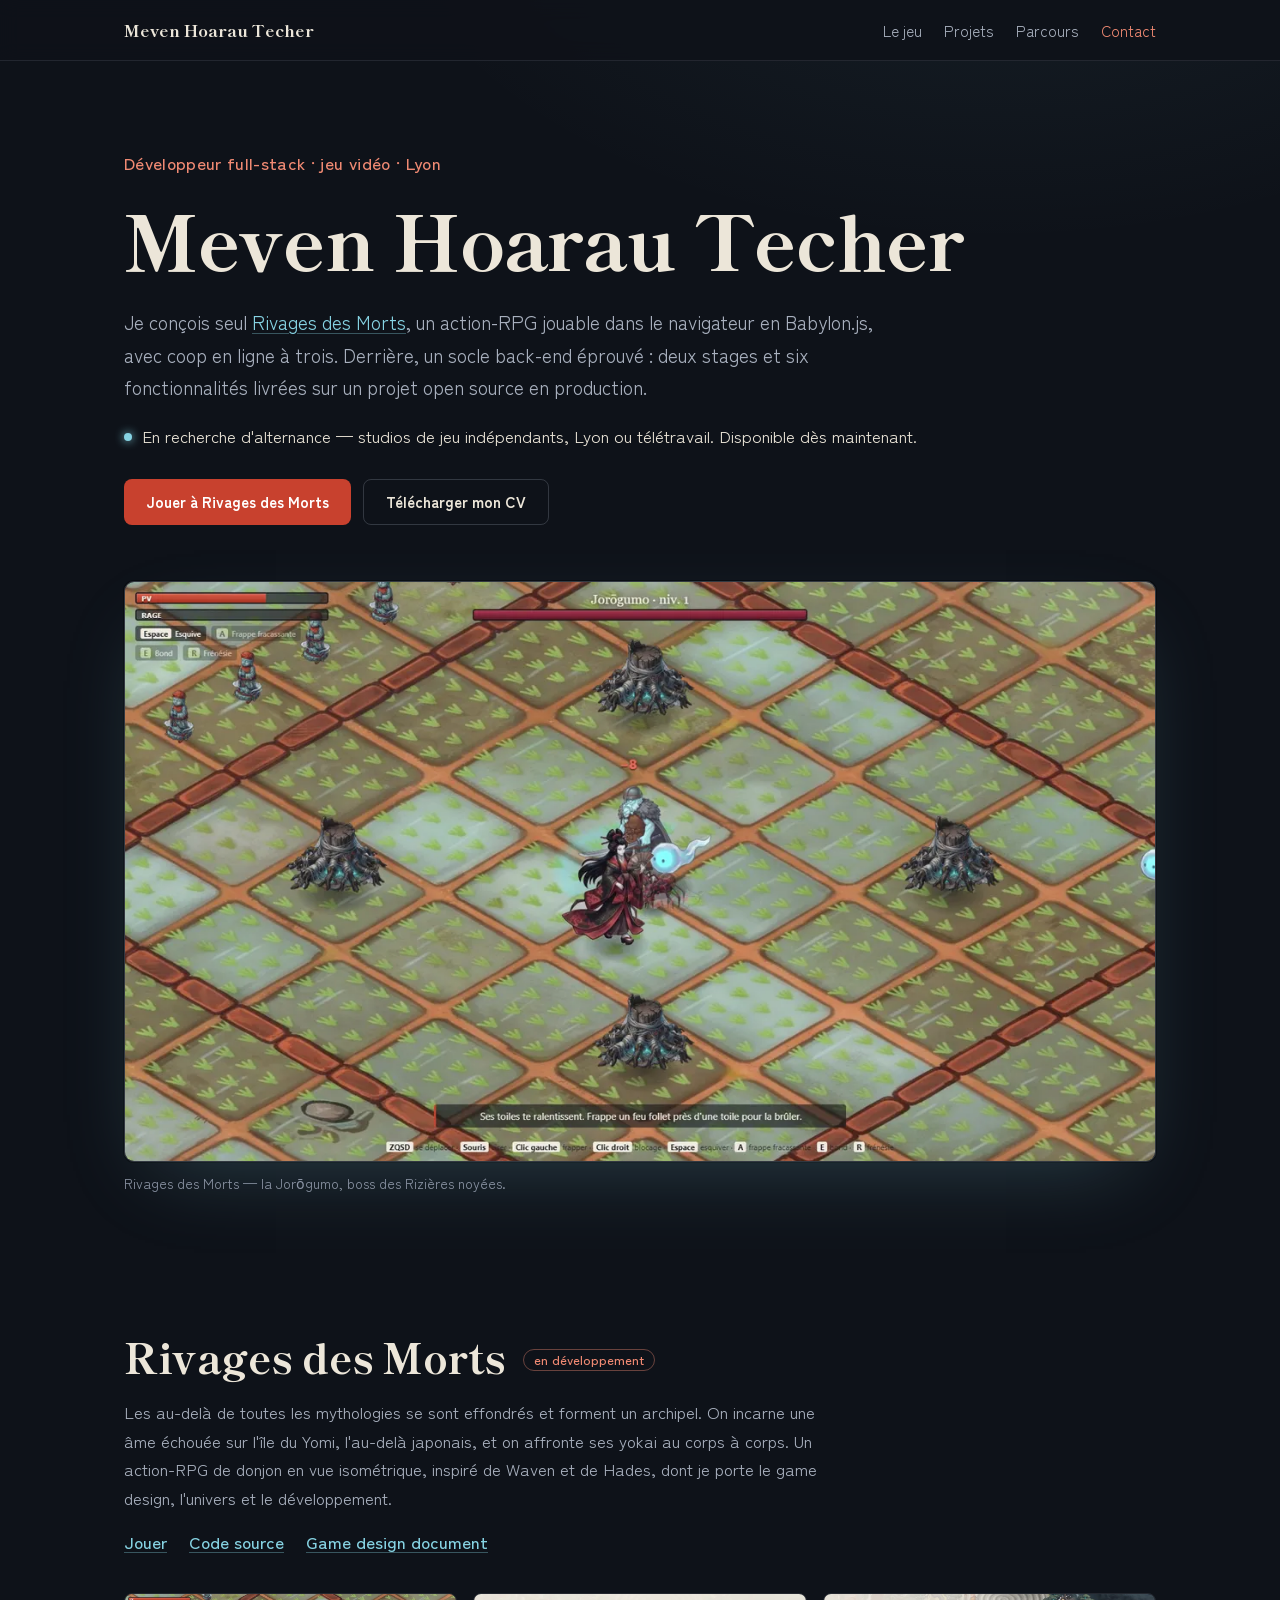
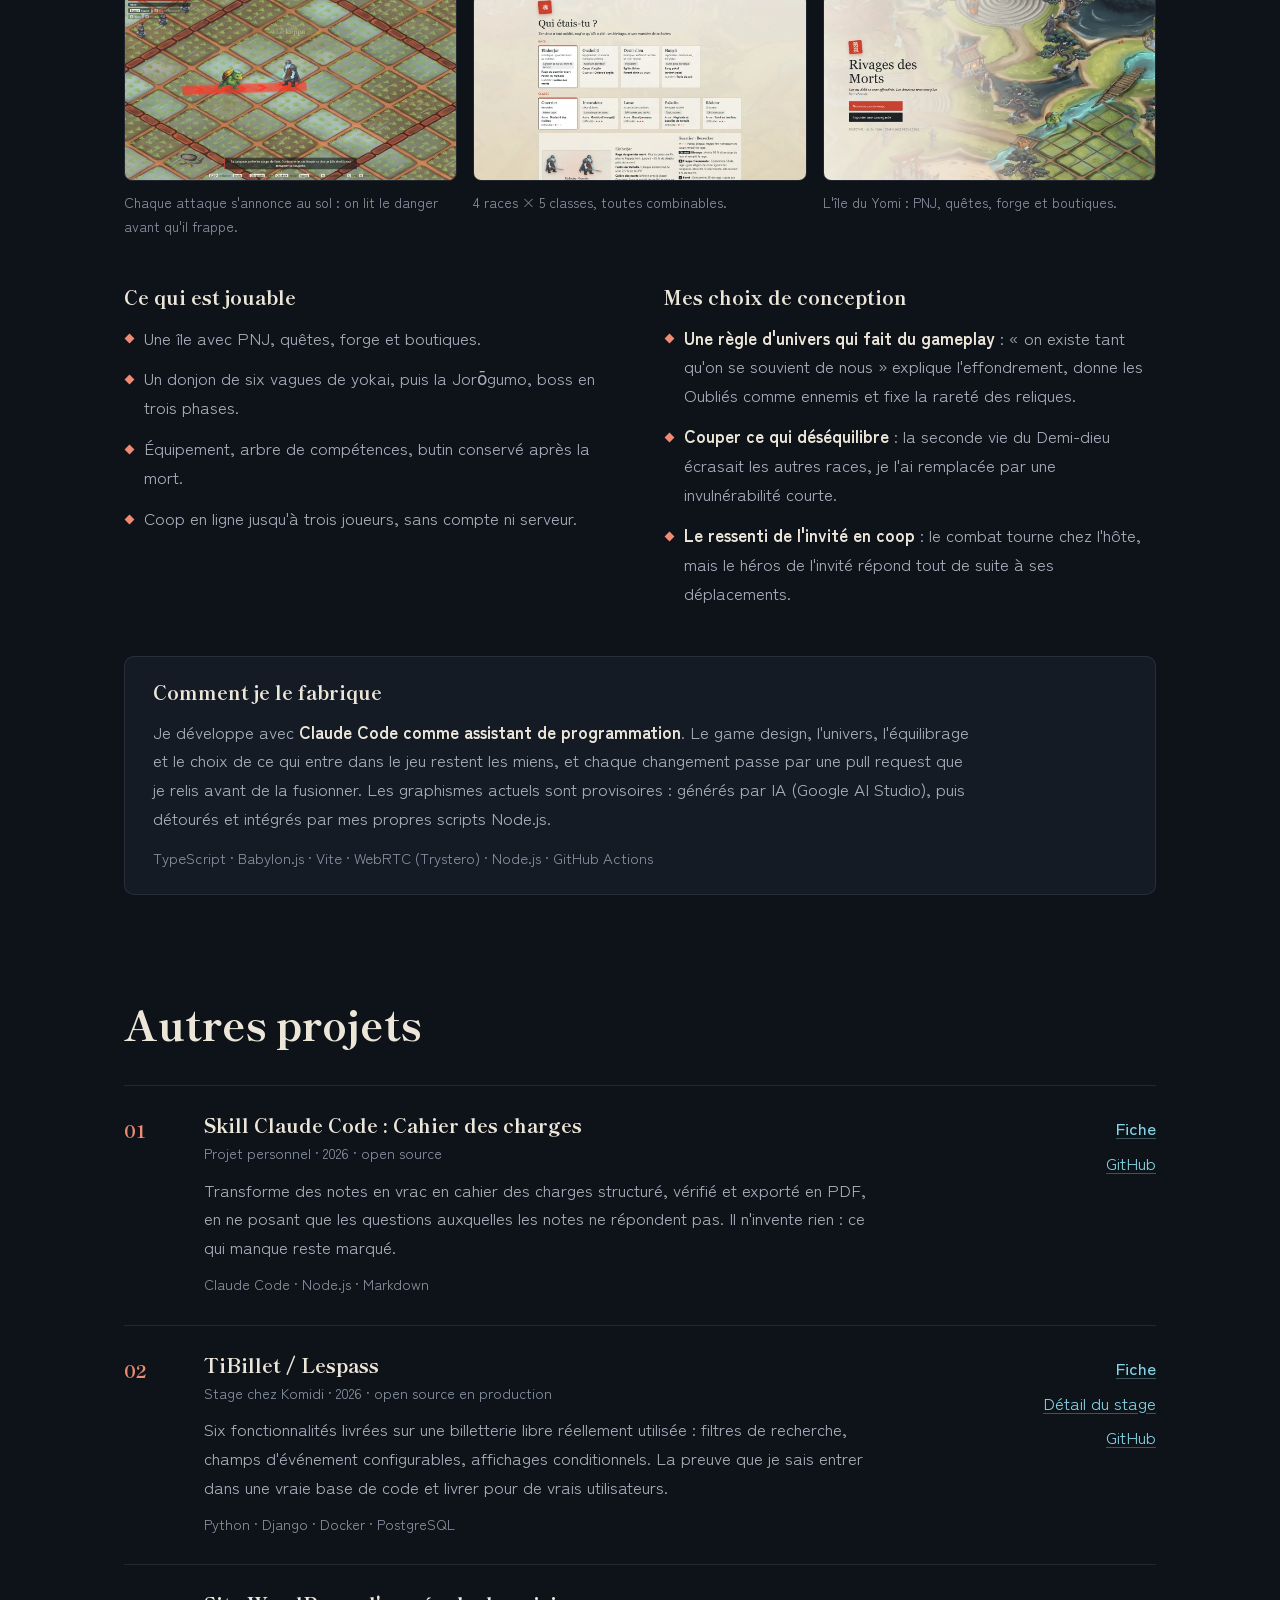
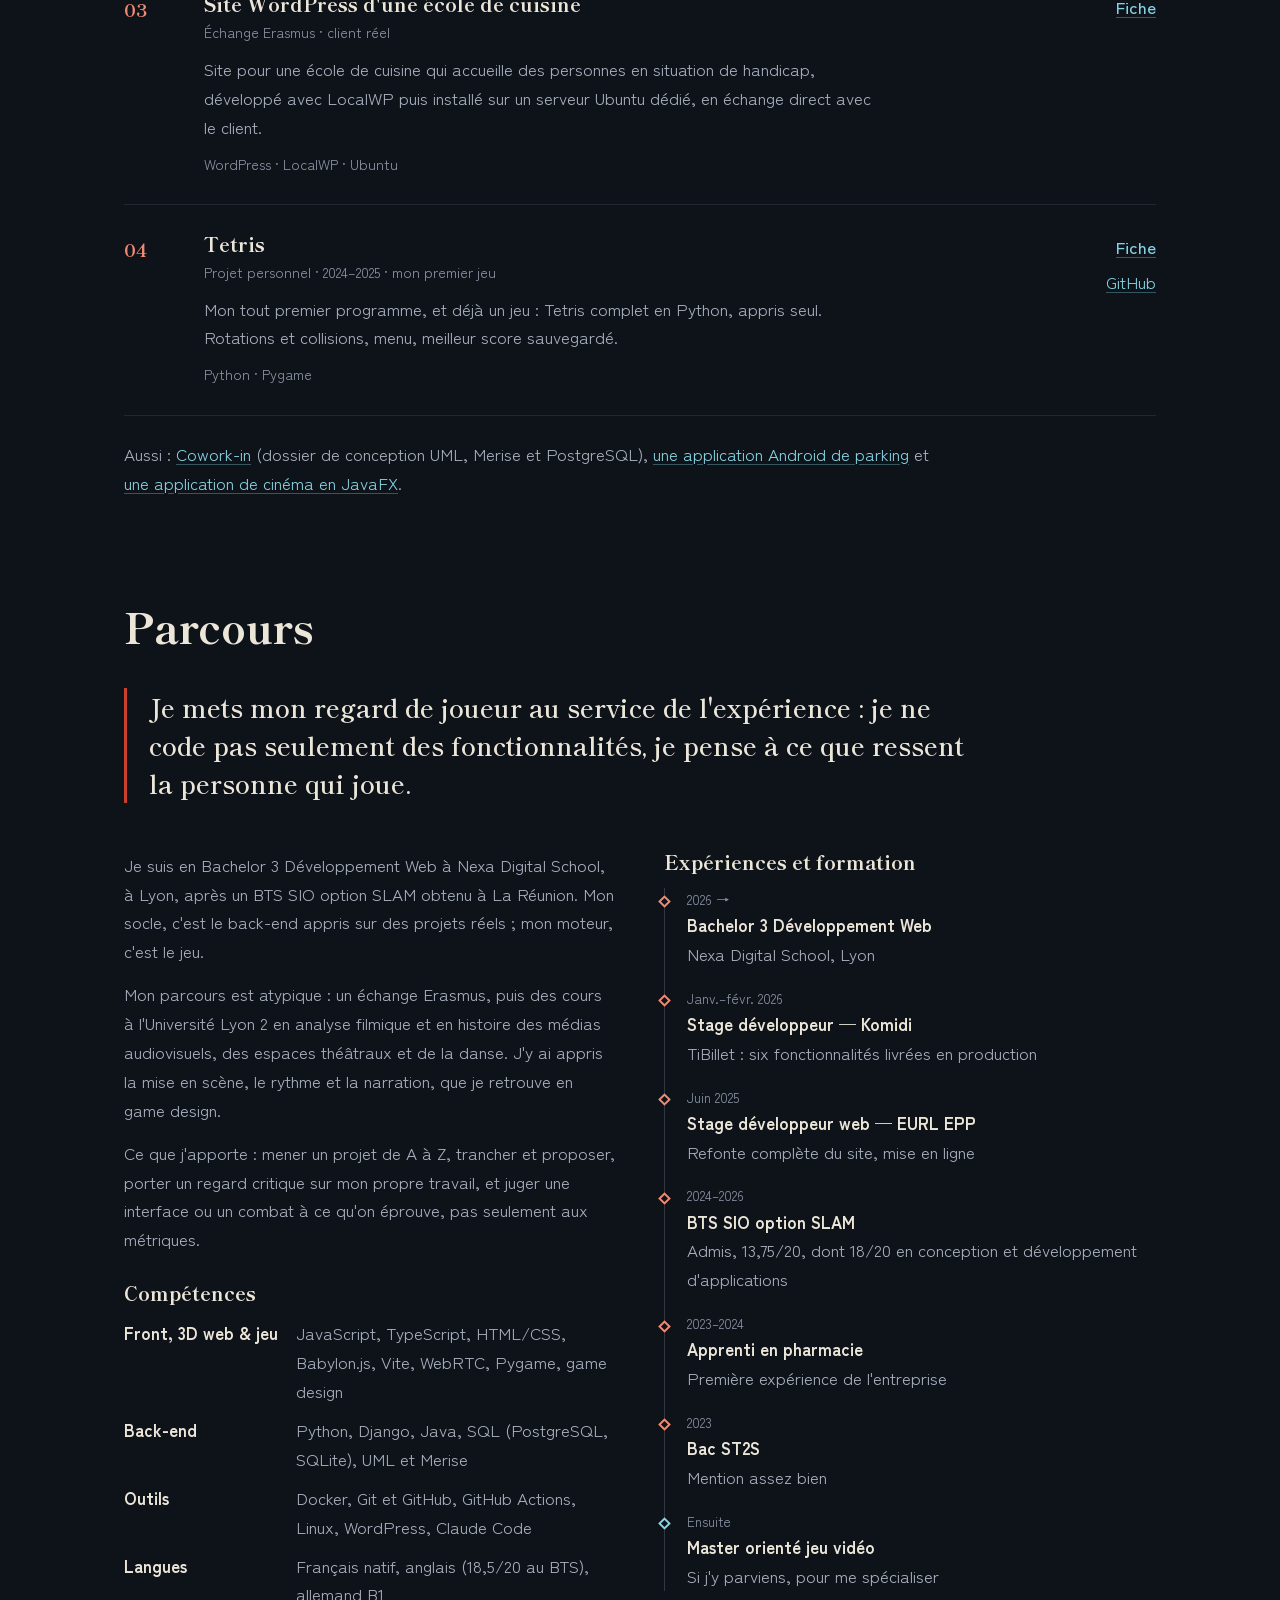
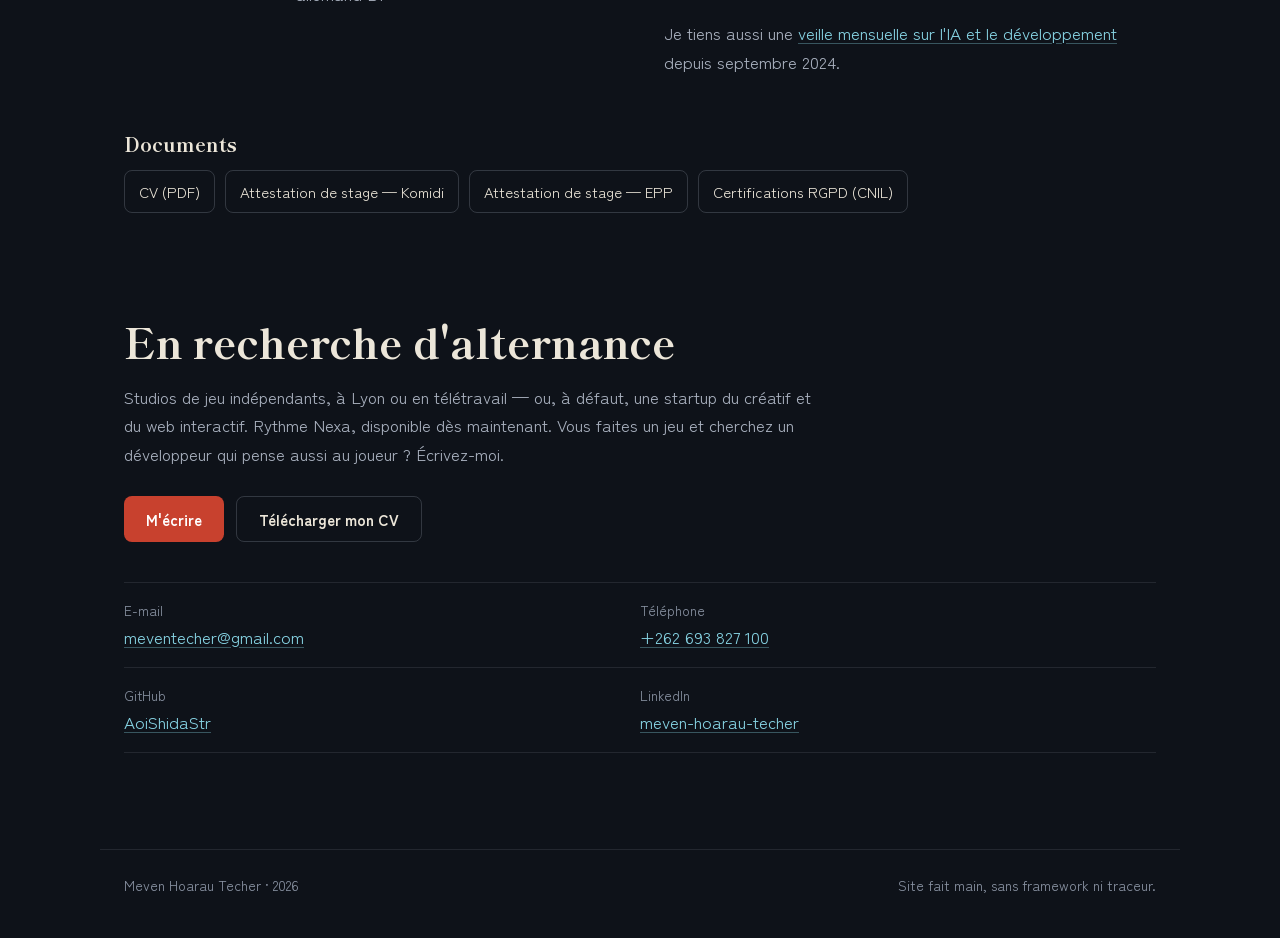
==== commit 69326cc1: "design: thème « Nuit du Yomi », site recentré et CV aligné - Refonte complète de l'accueil : encre b" ====
--- a/index.html
+++ b/index.html
@@ -3,9 +3,9 @@
 <head>
   <meta charset="UTF-8">
   <meta name="viewport" content="width=device-width, initial-scale=1.0">
-  <title>Meven Hoarau Techer — Développeur full-stack · jeu vidéo · Recherche alternance</title>
+  <title>Meven Hoarau Techer — Développeur full-stack · jeu vidéo</title>
   <meta name="description" content="Développeur full-stack passionné de jeu vidéo, à Lyon. Je conçois Rivages des Morts, un action-RPG jouable dans le navigateur en Babylon.js. En recherche d'alternance en studio de jeu indépendant, Lyon ou télétravail.">
-  <meta name="theme-color" content="#0a0a0f">
+  <meta name="theme-color" content="#0e1219">
 
   <!-- Open Graph / aperçu de partage -->
   <meta property="og:type" content="website">
@@ -22,997 +22,299 @@
 
   <link rel="preconnect" href="https://fonts.googleapis.com">
   <link rel="preconnect" href="https://fonts.gstatic.com" crossorigin>
-  <link href="https://fonts.googleapis.com/css2?family=Playfair+Display:wght@700;900&family=Inter:wght@300;400;500;600&family=JetBrains+Mono:wght@400;700&display=swap" rel="stylesheet">
+  <link href="https://fonts.googleapis.com/css2?family=Shippori+Mincho+B1:wght@600;800&family=Zen+Kaku+Gothic+New:wght@400;500;700&display=swap" rel="stylesheet">
   <link rel="stylesheet" href="style.css">
 </head>
 <body>
 
   <a class="skip-link" href="#main">Aller au contenu</a>
 
-  <!-- ── Curseur personnalisé ── -->
-  <div class="cursor" id="cursor" aria-hidden="true"></div>
-  <div class="cursor-halo" id="cursor-halo" aria-hidden="true"></div>
-
-  <!-- ── Canvas particules ── -->
-  <canvas id="canvas-bg" aria-hidden="true"></canvas>
-
-  <!-- ── Lumière ambiante scroll ── -->
-  <div class="ambient-light" id="ambient-light" aria-hidden="true"></div>
-
-  <!-- ── Barre de progression ── -->
-  <div class="progress-bar" id="progress-bar" role="progressbar" aria-label="Progression de lecture" aria-valuenow="0" aria-valuemin="0" aria-valuemax="100"></div>
-
-  <!-- ── Navigation points (droite) ── -->
-  <nav class="dot-nav" id="dot-nav" aria-label="Navigation par section">
-    <a href="#hero"         class="dot-nav-item" data-label="Accueil"><span class="dot"></span><span class="sr-only">Accueil</span></a>
-    <a href="#rivages"      class="dot-nav-item" data-label="Rivages des Morts"><span class="dot"></span><span class="sr-only">Rivages des Morts</span></a>
-    <a href="#presentation" class="dot-nav-item" data-label="Profil"><span class="dot"></span><span class="sr-only">Profil</span></a>
-    <a href="#competences"  class="dot-nav-item" data-label="Compétences"><span class="dot"></span><span class="sr-only">Compétences</span></a>
-    <a href="#projets"      class="dot-nav-item" data-label="Projets"><span class="dot"></span><span class="sr-only">Projets</span></a>
-    <a href="#stages"       class="dot-nav-item" data-label="Expériences"><span class="dot"></span><span class="sr-only">Expériences</span></a>
-    <a href="#veille"       class="dot-nav-item" data-label="Veille"><span class="dot"></span><span class="sr-only">Veille</span></a>
-    <a href="#perspectives" class="dot-nav-item" data-label="Perspectives"><span class="dot"></span><span class="sr-only">Perspectives</span></a>
-    <a href="#documents"    class="dot-nav-item" data-label="Documents"><span class="dot"></span><span class="sr-only">Documents</span></a>
-    <a href="#contact"      class="dot-nav-item" data-label="Contact"><span class="dot"></span><span class="sr-only">Contact</span></a>
-  </nav>
-
-  <!-- ── Modal fiche projet ── -->
-  <div class="modal-overlay" id="modal-overlay" role="dialog" aria-modal="true" aria-labelledby="modal-title" aria-hidden="true">
+  <header class="top">
+    <div class="wrap top-inner">
+      <a class="brand" href="#main">Meven Hoarau Techer</a>
+      <nav aria-label="Navigation principale">
+        <ul class="top-links">
+          <li><a href="#rivages">Le jeu</a></li>
+          <li><a href="#projets">Projets</a></li>
+          <li class="hide-sm"><a href="#parcours">Parcours</a></li>
+          <li><a class="top-cta" href="#contact">Contact</a></li>
+        </ul>
+      </nav>
+    </div>
+  </header>
+
+  <main id="main">
+
+    <!-- ============================================================
+         ACCUEIL
+    ============================================================ -->
+    <section class="hero wrap">
+      <p class="kicker">Développeur full-stack · jeu vidéo · Lyon</p>
+      <h1 class="hero-title">Meven Hoarau&nbsp;Techer</h1>
+      <p class="hero-lead">
+        Je conçois seul <a href="#rivages">Rivages des Morts</a>, un action-RPG jouable dans le navigateur
+        en Babylon.js, avec coop en ligne à trois. Derrière, un socle back-end éprouvé&nbsp;: deux stages
+        et six fonctionnalités livrées sur un projet open source en production.
+      </p>
+      <p class="hero-status"><span class="dot" aria-hidden="true"></span>En recherche d'alternance — studios de jeu indépendants, Lyon ou télétravail. Disponible dès maintenant.</p>
+      <div class="actions">
+        <a class="btn btn-torii" href="https://aoishidastr.github.io/rivages-des-morts/" target="_blank" rel="noopener">Jouer à Rivages des Morts<span class="sr-only"> (nouvel onglet)</span></a>
+        <a class="btn btn-ghost" href="docs/cv.pdf" download>Télécharger mon CV</a>
+      </div>
+
+      <figure class="hero-shot">
+        <img src="img/rivages/jorogumo.webp" width="1200" height="675"
+             alt="Combat en vue isométrique dans une rizière : un guerrier nordique et une invocation font face à la Jorōgumo, femme-araignée en kimono rouge, entourée de souches maudites. En haut, la barre de vie du boss.">
+        <figcaption>Rivages des Morts — la Jorōgumo, boss des Rizières noyées.</figcaption>
+      </figure>
+    </section>
+
+    <!-- ============================================================
+         RIVAGES DES MORTS
+    ============================================================ -->
+    <section class="section wrap" id="rivages" aria-labelledby="rivages-title">
+      <div class="section-head">
+        <h2 id="rivages-title">Rivages des Morts <span class="badge">en développement</span></h2>
+        <p class="section-lead">
+          Les au-delà de toutes les mythologies se sont effondrés et forment un archipel. On incarne une âme
+          échouée sur l'île du Yomi, l'au-delà japonais, et on affronte ses yokai au corps à corps.
+          Un action-RPG de donjon en vue isométrique, inspiré de Waven et de Hades, dont je porte le game design,
+          l'univers et le développement.
+        </p>
+        <p class="links">
+          <a href="https://aoishidastr.github.io/rivages-des-morts/" target="_blank" rel="noopener">Jouer<span class="sr-only"> (nouvel onglet)</span></a>
+          <a href="https://github.com/AoiShidaStr/rivages-des-morts" target="_blank" rel="noopener">Code source<span class="sr-only"> (nouvel onglet)</span></a>
+          <a href="https://github.com/AoiShidaStr/rivages-des-morts/blob/main/docs/Rivages%20des%20Morts%20%E2%80%94%20Game%20Design%20Document.md" target="_blank" rel="noopener">Game design document<span class="sr-only"> (nouvel onglet)</span></a>
+        </p>
+      </div>
+
+      <div class="gallery">
+        <figure>
+          <img src="img/rivages/kappa.webp" width="1200" height="675" loading="lazy"
+               alt="Un kappa, yokai-tortue vert, charge le héros. Une bande rouge au sol annonce la trajectoire de la charge.">
+          <figcaption>Chaque attaque s'annonce au sol : on lit le danger avant qu'il frappe.</figcaption>
+        </figure>
+        <figure>
+          <img src="img/rivages/creation.webp" width="1200" height="675" loading="lazy"
+               alt="Écran « Qui étais-tu ? » de création du héros : quatre cartes de race et cinq cartes de classe.">
+          <figcaption>4 races × 5 classes, toutes combinables.</figcaption>
+        </figure>
+        <figure>
+          <img src="img/rivages/titre.webp" width="1200" height="675" loading="lazy"
+               alt="Écran titre de Rivages des Morts devant la carte peinte de l'île du Yomi : forge, arbres, rizières et un kappa près d'une rivière.">
+          <figcaption>L'île du Yomi : PNJ, quêtes, forge et boutiques.</figcaption>
+        </figure>
+      </div>
+
+      <div class="cols">
+        <div>
+          <h3>Ce qui est jouable</h3>
+          <ul class="list">
+            <li>Une île avec PNJ, quêtes, forge et boutiques.</li>
+            <li>Un donjon de six vagues de yokai, puis la Jorōgumo, boss en trois phases.</li>
+            <li>Équipement, arbre de compétences, butin conservé après la mort.</li>
+            <li>Coop en ligne jusqu'à trois joueurs, sans compte ni serveur.</li>
+          </ul>
+        </div>
+        <div>
+          <h3>Mes choix de conception</h3>
+          <ul class="list">
+            <li><strong>Une règle d'univers qui fait du gameplay</strong> : « on existe tant qu'on se souvient de nous » explique l'effondrement, donne les Oubliés comme ennemis et fixe la rareté des reliques.</li>
+            <li><strong>Couper ce qui déséquilibre</strong> : la seconde vie du Demi-dieu écrasait les autres races, je l'ai remplacée par une invulnérabilité courte.</li>
+            <li><strong>Le ressenti de l'invité en coop</strong> : le combat tourne chez l'hôte, mais le héros de l'invité répond tout de suite à ses déplacements.</li>
+          </ul>
+        </div>
+      </div>
+
+      <div class="making">
+        <h3>Comment je le fabrique</h3>
+        <p>
+          Je développe avec <strong>Claude Code comme assistant de programmation</strong>. Le game design, l'univers,
+          l'équilibrage et le choix de ce qui entre dans le jeu restent les miens, et chaque changement passe par une
+          pull request que je relis avant de la fusionner. Les graphismes actuels sont provisoires : générés par IA
+          (Google AI Studio), puis détourés et intégrés par mes propres scripts Node.js.
+        </p>
+        <p class="stack">TypeScript · Babylon.js · Vite · WebRTC (Trystero) · Node.js · GitHub Actions</p>
+      </div>
+    </section>
+
+    <!-- ============================================================
+         PROJETS
+    ============================================================ -->
+    <section class="section wrap" id="projets" aria-labelledby="projets-title">
+      <div class="section-head">
+        <h2 id="projets-title">Autres projets</h2>
+      </div>
+
+      <ol class="projects">
+        <li class="project">
+          <span class="project-num" aria-hidden="true">01</span>
+          <div class="project-main">
+            <h3>Skill Claude Code : Cahier des charges</h3>
+            <p class="project-meta">Projet personnel · 2026 · open source</p>
+            <p>Transforme des notes en vrac en cahier des charges structuré, vérifié et exporté en PDF, en ne posant que les questions auxquelles les notes ne répondent pas. Il n'invente rien : ce qui manque reste marqué.</p>
+            <p class="project-tags">Claude Code · Node.js · Markdown</p>
+          </div>
+          <div class="project-links">
+            <button class="link-btn" data-project="cahier">Fiche</button>
+            <a href="https://github.com/AoiShidaStr/cahier-des-charges" target="_blank" rel="noopener">GitHub<span class="sr-only"> (nouvel onglet)</span></a>
+          </div>
+        </li>
+        <li class="project">
+          <span class="project-num" aria-hidden="true">02</span>
+          <div class="project-main">
+            <h3>TiBillet / Lespass</h3>
+            <p class="project-meta">Stage chez Komidi · 2026 · open source en production</p>
+            <p>Six fonctionnalités livrées sur une billetterie libre réellement utilisée : filtres de recherche, champs d'événement configurables, affichages conditionnels. La preuve que je sais entrer dans une vraie base de code et livrer pour de vrais utilisateurs.</p>
+            <p class="project-tags">Python · Django · Docker · PostgreSQL</p>
+          </div>
+          <div class="project-links">
+            <button class="link-btn" data-project="lespass">Fiche</button>
+            <a href="tibillet.html">Détail du stage</a>
+            <a href="https://github.com/AoiShidaStr/Lespass" target="_blank" rel="noopener">GitHub<span class="sr-only"> (nouvel onglet)</span></a>
+          </div>
+        </li>
+        <!-- TODO : préciser l'année, le pays et (si possible) le nom de l'école. -->
+        <li class="project">
+          <span class="project-num" aria-hidden="true">03</span>
+          <div class="project-main">
+            <h3>Site WordPress d'une école de cuisine</h3>
+            <p class="project-meta">Échange Erasmus · client réel</p>
+            <p>Site pour une école de cuisine qui accueille des personnes en situation de handicap, développé avec LocalWP puis installé sur un serveur Ubuntu dédié, en échange direct avec le client.</p>
+            <p class="project-tags">WordPress · LocalWP · Ubuntu</p>
+          </div>
+          <div class="project-links">
+            <button class="link-btn" data-project="erasmus">Fiche</button>
+          </div>
+        </li>
+        <li class="project">
+          <span class="project-num" aria-hidden="true">04</span>
+          <div class="project-main">
+            <h3>Tetris</h3>
+            <p class="project-meta">Projet personnel · 2024–2025 · mon premier jeu</p>
+            <p>Mon tout premier programme, et déjà un jeu : Tetris complet en Python, appris seul. Rotations et collisions, menu, meilleur score sauvegardé.</p>
+            <p class="project-tags">Python · Pygame</p>
+          </div>
+          <div class="project-links">
+            <button class="link-btn" data-project="tetris">Fiche</button>
+            <a href="https://github.com/AoiShidaStr/tetris" target="_blank" rel="noopener">GitHub<span class="sr-only"> (nouvel onglet)</span></a>
+          </div>
+        </li>
+      </ol>
+
+      <p class="also">
+        Aussi : <button class="link-btn" data-project="cowork">Cowork-in</button> (dossier de conception UML, Merise et PostgreSQL),
+        <button class="link-btn" data-project="parking">une application Android de parking</button> et
+        <button class="link-btn" data-project="cinema">une application de cinéma en JavaFX</button>.
+      </p>
+    </section>
+
+    <!-- ============================================================
+         PARCOURS
+    ============================================================ -->
+    <section class="section wrap" id="parcours" aria-labelledby="parcours-title">
+      <div class="section-head">
+        <h2 id="parcours-title">Parcours</h2>
+      </div>
+
+      <blockquote class="quote">
+        Je mets mon regard de joueur au service de l'expérience : je ne code pas seulement des fonctionnalités,
+        je pense à ce que ressent la personne qui joue.
+      </blockquote>
+
+      <div class="cols">
+        <div class="about">
+          <p>
+            Je suis en Bachelor 3 Développement Web à Nexa Digital School, à Lyon, après un BTS SIO option SLAM
+            obtenu à La Réunion. Mon socle, c'est le back-end appris sur des projets réels ; mon moteur, c'est le jeu.
+          </p>
+          <p>
+            Mon parcours est atypique : un échange Erasmus, puis des cours à l'Université Lyon 2 en analyse filmique
+            et en histoire des médias audiovisuels, des espaces théâtraux et de la danse. J'y ai appris la mise en scène,
+            le rythme et la narration, que je retrouve en game design.
+            <!-- TODO : ajouter les dates de l'échange Erasmus et des cours à Lyon 2. -->
+          </p>
+          <p>
+            Ce que j'apporte : mener un projet de A à Z, trancher et proposer, porter un regard critique sur mon
+            propre travail, et juger une interface ou un combat à ce qu'on éprouve, pas seulement aux métriques.
+          </p>
+
+          <h3>Compétences</h3>
+          <dl class="skills">
+            <dt>Front, 3D web &amp; jeu</dt>
+            <dd>JavaScript, TypeScript, HTML/CSS, Babylon.js, Vite, WebRTC, Pygame, game design</dd>
+            <dt>Back-end</dt>
+            <dd>Python, Django, Java, SQL (PostgreSQL, SQLite), UML et Merise</dd>
+            <dt>Outils</dt>
+            <dd>Docker, Git et GitHub, GitHub Actions, Linux, WordPress, Claude Code</dd>
+            <dt>Langues</dt>
+            <dd>Français natif, anglais (18,5/20 au BTS), allemand B1</dd>
+          </dl>
+        </div>
+
+        <div>
+          <h3>Expériences et formation</h3>
+          <ol class="timeline">
+            <li><span class="when">2026 →</span><strong>Bachelor 3 Développement Web</strong> Nexa Digital School, Lyon</li>
+            <li><span class="when">Janv.–févr. 2026</span><strong>Stage développeur — Komidi</strong> TiBillet : six fonctionnalités livrées en production</li>
+            <li><span class="when">Juin 2025</span><strong>Stage développeur web — EURL EPP</strong> Refonte complète du site, mise en ligne</li>
+            <li><span class="when">2024–2026</span><strong>BTS SIO option SLAM</strong> Admis, 13,75/20, dont 18/20 en conception et développement d'applications</li>
+            <li><span class="when">2023–2024</span><strong>Apprenti en pharmacie</strong> Première expérience de l'entreprise</li>
+            <li><span class="when">2023</span><strong>Bac ST2S</strong> Mention assez bien</li>
+            <li class="next"><span class="when">Ensuite</span><strong>Master orienté jeu vidéo</strong> Si j'y parviens, pour me spécialiser</li>
+          </ol>
+          <p class="aside">
+            Je tiens aussi une <a href="veille.html">veille mensuelle sur l'IA et le développement</a> depuis septembre 2024.
+          </p>
+        </div>
+      </div>
+
+      <h3 class="docs-title">Documents</h3>
+      <ul class="docs">
+        <li><a href="docs/cv.pdf" download>CV (PDF)</a></li>
+        <li><a href="docs/attestation-stage-komidi.pdf" download>Attestation de stage — Komidi</a></li>
+        <li><a href="docs/attestation-stage-epp.pdf" download>Attestation de stage — EPP</a></li>
+        <li><a href="docs/rgpd-certifications.pdf" download>Certifications RGPD (CNIL)</a></li>
+      </ul>
+    </section>
+
+    <!-- ============================================================
+         CONTACT
+    ============================================================ -->
+    <section class="section wrap contact" id="contact" aria-labelledby="contact-title">
+      <h2 id="contact-title">En recherche d'alternance</h2>
+      <p class="section-lead">
+        Studios de jeu indépendants, à Lyon ou en télétravail — ou, à défaut, une startup du créatif et du web
+        interactif. Rythme Nexa, disponible dès maintenant. Vous faites un jeu et cherchez un développeur qui pense
+        aussi au joueur ? Écrivez-moi.
+      </p>
+      <div class="actions">
+        <a class="btn btn-torii" href="mailto:meventecher@gmail.com?subject=Alternance%20%E2%80%94%20prise%20de%20contact">M'écrire</a>
+        <a class="btn btn-ghost" href="docs/cv.pdf" download>Télécharger mon CV</a>
+      </div>
+      <ul class="contact-list">
+        <li><span>E-mail</span><a href="mailto:meventecher@gmail.com">meventecher@gmail.com</a></li>
+        <li><span>Téléphone</span><a href="tel:+262693827100">+262 693 827 100</a></li>
+        <li><span>GitHub</span><a href="https://github.com/AoiShidaStr" target="_blank" rel="noopener">AoiShidaStr<span class="sr-only"> (nouvel onglet)</span></a></li>
+        <li><span>LinkedIn</span><a href="https://www.linkedin.com/in/meven-hoarau-techer" target="_blank" rel="noopener">meven-hoarau-techer<span class="sr-only"> (nouvel onglet)</span></a></li>
+      </ul>
+    </section>
+
+  </main>
+
+  <footer class="foot wrap">
+    <span>Meven Hoarau Techer · 2026</span>
+    <span>Site fait main, sans framework ni traceur.</span>
+  </footer>
+
+  <!-- ── Fiche projet (modale) ── -->
+  <div class="modal" id="modal" role="dialog" aria-modal="true" aria-labelledby="modal-title" aria-hidden="true">
     <div class="modal-card">
       <button class="modal-close" id="modal-close" aria-label="Fermer la fiche">✕</button>
       <div class="modal-content" id="modal-content"></div>
     </div>
   </div>
 
-  <!-- ── Navigation principale ── -->
-  <header class="nav" id="nav">
-    <a class="nav-logo" href="#hero" aria-label="Accueil — Meven Hoarau Techer">
-      <span class="nav-logo-gem">
-        <svg id="nav-gem-svg" viewBox="0 0 200 200" aria-hidden="true">
-          <defs>
-            <linearGradient id="ngT" x1="0" y1="0" x2="0" y2="1"><stop offset="0%" stop-color="#a5b4fc"/><stop offset="100%" stop-color="#6366f1"/></linearGradient>
-            <linearGradient id="ngL" x1="0" y1="0" x2="1" y2="0"><stop offset="0%" stop-color="#312e81"/><stop offset="100%" stop-color="#4f46e5"/></linearGradient>
-            <linearGradient id="ngR" x1="0" y1="0" x2="1" y2="0"><stop offset="0%" stop-color="#4f46e5"/><stop offset="100%" stop-color="#818cf8"/></linearGradient>
-            <linearGradient id="ngB" x1="0" y1="0" x2="0" y2="1"><stop offset="0%" stop-color="#1e1b4b"/><stop offset="100%" stop-color="#0a0a0f"/></linearGradient>
-            <filter id="ngGlow"><feGaussianBlur stdDeviation="5" result="b"/><feMerge><feMergeNode in="b"/><feMergeNode in="SourceGraphic"/></feMerge></filter>
-          </defs>
-          <!-- particules d'éclat au clic -->
-          <g id="nav-gem-burst" opacity="0"></g>
-          <!-- gemme (Crystal Gem — option D) -->
-          <g id="nav-gem" filter="url(#ngGlow)" style="transform-origin:100px 100px">
-            <polygon points="100,28 142,78 100,90"   fill="url(#ngT)" opacity="0.95"/>
-            <polygon points="100,28  58,78 100,90"   fill="url(#ngL)" opacity="0.9"/>
-            <polygon points="142,78 158,100 100,90"  fill="url(#ngR)" opacity="0.85"/>
-            <polygon points=" 58,78  42,100 100,90"  fill="url(#ngL)" opacity="0.8"/>
-            <polygon points="100,90 158,100 130,148" fill="#3730a3" opacity="0.9"/>
-            <polygon points="100,90  42,100  70,148" fill="#1e1b4b" opacity="0.9"/>
-            <polygon points="100,90 130,148  70,148" fill="url(#ngB)"/>
-            <polygon points="100,38 130,72 100,80"   fill="rgba(255,255,255,.12)"/>
-          </g>
-        </svg>
-      </span>
-      <span class="nav-logo-text">M<span>.</span>HT</span>
-    </a>
-    <ul class="nav-links">
-      <li class="nav-keep-sm"><a class="nav-game" href="#rivages">le jeu</a></li>
-      <li><a href="#presentation">profil</a></li>
-      <li class="nav-keep-sm"><a href="#projets">projets</a></li>
-      <li><a href="#competences">compétences</a></li>
-      <li class="nav-keep-sm"><a class="nav-cta" href="#contact">alternance</a></li>
-      <li><a href="veille.html">veille</a></li>
-    </ul>
-  </header>
-
-  <main id="main">
-
-    <!-- ============================================================
-         HERO
-    ============================================================ -->
-    <section class="hero" id="hero">
-
-      <div class="hero-iso" aria-hidden="true">
-        <svg class="iso-svg" viewBox="0 0 600 420" xmlns="http://www.w3.org/2000/svg">
-          <defs>
-            <linearGradient id="face-top" x1="0" y1="0" x2="0" y2="1">
-              <stop offset="0%" stop-color="#6366f1"/>
-              <stop offset="100%" stop-color="#4f46e5"/>
-            </linearGradient>
-            <linearGradient id="face-left" x1="0" y1="0" x2="1" y2="0">
-              <stop offset="0%" stop-color="#312e81"/>
-              <stop offset="100%" stop-color="#1e1b4b"/>
-            </linearGradient>
-            <linearGradient id="face-right" x1="0" y1="0" x2="1" y2="0">
-              <stop offset="0%" stop-color="#3730a3"/>
-              <stop offset="100%" stop-color="#4338ca"/>
-            </linearGradient>
-            <linearGradient id="sat-top" x1="0" y1="0" x2="0" y2="1">
-              <stop offset="0%" stop-color="#818cf8"/>
-              <stop offset="100%" stop-color="#6366f1"/>
-            </linearGradient>
-            <linearGradient id="sat-left" x1="0" y1="0" x2="1" y2="0">
-              <stop offset="0%" stop-color="#1e1b4b"/>
-              <stop offset="100%" stop-color="#312e81"/>
-            </linearGradient>
-            <linearGradient id="sat-right" x1="0" y1="0" x2="1" y2="0">
-              <stop offset="0%" stop-color="#3730a3"/>
-              <stop offset="100%" stop-color="#4f46e5"/>
-            </linearGradient>
-            <!-- Accent « torii » repris de Rivages des Morts -->
-            <linearGradient id="torii-top" x1="0" y1="0" x2="0" y2="1">
-              <stop offset="0%" stop-color="#f28b73"/>
-              <stop offset="100%" stop-color="#d9553d"/>
-            </linearGradient>
-            <linearGradient id="torii-left" x1="0" y1="0" x2="1" y2="0">
-              <stop offset="0%" stop-color="#5c1a12"/>
-              <stop offset="100%" stop-color="#8a2a1c"/>
-            </linearGradient>
-            <linearGradient id="torii-right" x1="0" y1="0" x2="1" y2="0">
-              <stop offset="0%" stop-color="#a8392a"/>
-              <stop offset="100%" stop-color="#c8412e"/>
-            </linearGradient>
-            <filter id="glow">
-              <feGaussianBlur stdDeviation="4" result="blur"/>
-              <feMerge><feMergeNode in="blur"/><feMergeNode in="SourceGraphic"/></feMerge>
-            </filter>
-            <filter id="glow-sm">
-              <feGaussianBlur stdDeviation="2" result="blur"/>
-              <feMerge><feMergeNode in="blur"/><feMergeNode in="SourceGraphic"/></feMerge>
-            </filter>
-          </defs>
-
-          <!-- Lignes de connexion animées -->
-          <g class="iso-connections" stroke="#6366f1" stroke-width="1" fill="none" opacity="0.35">
-            <line class="dash-line" x1="300" y1="210" x2="160" y2="140" stroke-dasharray="6 4"/>
-            <line class="dash-line" x1="300" y1="210" x2="440" y2="135" stroke-dasharray="6 4" style="animation-delay:.5s"/>
-            <line class="dash-line" x1="300" y1="210" x2="150" y2="300" stroke-dasharray="6 4" style="animation-delay:1s"/>
-            <line class="dash-line" x1="300" y1="210" x2="450" y2="300" stroke-dasharray="6 4" style="animation-delay:1.5s"/>
-            <line class="dash-line" x1="300" y1="210" x2="300" y2="340" stroke-dasharray="6 4" style="animation-delay:2s"/>
-            <line class="dash-line" x1="300" y1="210" x2="510" y2="210" stroke-dasharray="6 4" style="animation-delay:2.5s"/>
-            <line class="dash-line" x1="300" y1="210" x2="90" y2="210" stroke-dasharray="6 4" style="animation-delay:3s"/>
-          </g>
-
-          <!-- Cube central MHT -->
-          <g class="iso-center-cube" filter="url(#glow)">
-            <polygon points="300,140 380,185 300,230 220,185" fill="url(#face-top)"/>
-            <polygon points="220,185 300,230 300,280 220,235" fill="url(#face-left)"/>
-            <polygon points="380,185 300,230 300,280 380,235" fill="url(#face-right)"/>
-            <text x="300" y="195" text-anchor="middle" font-family="'JetBrains Mono', monospace" font-size="18"
-                  font-weight="700" fill="#e0e7ff" letter-spacing="3">MHT</text>
-          </g>
-
-          <!-- Cubes satellites : front / 3D / jeu en haut, back-end et outils en bas -->
-          <g class="iso-cube sat-java" filter="url(#glow-sm)">
-            <polygon points="160,100 196,120 160,140 124,120" fill="url(#torii-top)"/>
-            <polygon points="124,120 160,140 160,165 124,145" fill="url(#torii-left)"/>
-            <polygon points="196,120 160,140 160,165 196,145" fill="url(#torii-right)"/>
-            <text x="160" y="127" text-anchor="middle" font-family="'JetBrains Mono', monospace" font-size="7" font-weight="700" fill="#fff4ef">Babylon</text>
-          </g>
-          <g class="iso-cube sat-python" filter="url(#glow-sm)">
-            <polygon points="440,95 476,115 440,135 404,115" fill="url(#torii-top)"/>
-            <polygon points="404,115 440,135 440,160 404,140" fill="url(#torii-left)"/>
-            <polygon points="476,115 440,135 440,160 476,140" fill="url(#torii-right)"/>
-            <text x="440" y="122" text-anchor="middle" font-family="'JetBrains Mono', monospace" font-size="9" font-weight="700" fill="#fff4ef">TS</text>
-          </g>
-          <g class="iso-cube sat-docker" filter="url(#glow-sm)">
-            <polygon points="150,265 186,285 150,305 114,285" fill="url(#sat-top)"/>
-            <polygon points="114,285 150,305 150,330 114,310" fill="url(#sat-left)"/>
-            <polygon points="186,285 150,305 150,330 186,310" fill="url(#sat-right)"/>
-            <text x="150" y="292" text-anchor="middle" font-family="'JetBrains Mono', monospace" font-size="8" font-weight="700" fill="#e0e7ff">Python</text>
-          </g>
-          <g class="iso-cube sat-sql" filter="url(#glow-sm)">
-            <polygon points="450,265 486,285 450,305 414,285" fill="url(#sat-top)"/>
-            <polygon points="414,285 450,305 450,330 414,310" fill="url(#sat-left)"/>
-            <polygon points="486,285 450,305 450,330 486,310" fill="url(#sat-right)"/>
-            <text x="450" y="292" text-anchor="middle" font-family="'JetBrains Mono', monospace" font-size="8" font-weight="700" fill="#e0e7ff">Django</text>
-          </g>
-          <g class="iso-cube sat-git" filter="url(#glow-sm)">
-            <polygon points="300,315 336,335 300,355 264,335" fill="url(#sat-top)"/>
-            <polygon points="264,335 300,355 300,380 264,360" fill="url(#sat-left)"/>
-            <polygon points="336,335 300,355 300,380 336,360" fill="url(#sat-right)"/>
-            <text x="300" y="342" text-anchor="middle" font-family="'JetBrains Mono', monospace" font-size="8" font-weight="700" fill="#e0e7ff">Docker</text>
-          </g>
-          <g class="iso-cube sat-js" filter="url(#glow-sm)">
-            <polygon points="510,175 546,195 510,215 474,195" fill="url(#torii-top)"/>
-            <polygon points="474,195 510,215 510,240 474,220" fill="url(#torii-left)"/>
-            <polygon points="546,195 510,215 510,240 546,220" fill="url(#torii-right)"/>
-            <text x="510" y="202" text-anchor="middle" font-family="'JetBrains Mono', monospace" font-size="9" font-weight="700" fill="#fff4ef">JS</text>
-          </g>
-          <g class="iso-cube sat-html" filter="url(#glow-sm)">
-            <polygon points="90,175 126,195 90,215 54,195" fill="url(#sat-top)"/>
-            <polygon points="54,195 90,215 90,240 54,220" fill="url(#sat-left)"/>
-            <polygon points="126,195 90,215 90,240 126,220" fill="url(#sat-right)"/>
-            <text x="90" y="202" text-anchor="middle" font-family="'JetBrains Mono', monospace" font-size="9" font-weight="700" fill="#e0e7ff">Java</text>
-          </g>
-        </svg>
-      </div>
-
-      <div class="hero-content">
-        <div class="hero-badge">DÉVELOPPEUR FULL-STACK · JEU VIDÉO · LYON</div>
-        <h1 class="hero-name">Meven<br><span>Hoarau Techer</span></h1>
-        <p class="hero-sub">Bachelor 3 Développement Web — Nexa Digital School, Lyon</p>
-        <p class="hero-desc">
-          Développeur full-stack passionné de jeu vidéo. Je conçois seul <strong>Rivages des Morts</strong>,
-          un action-RPG jouable dans le navigateur en Babylon.js, avec coop en ligne à trois.
-          Derrière, un socle back-end éprouvé : deux stages et six fonctionnalités livrées
-          sur un projet open source en production.
-        </p>
-        <p class="hero-availability">
-          <span class="avail-dot" aria-hidden="true"></span>
-          <span><strong>En recherche d'alternance</strong> — studios de jeu indépendants,
-          Lyon ou télétravail. Rythme Nexa, disponible dès maintenant.</span>
-        </p>
-        <div class="hero-actions">
-          <a class="btn-game" href="https://aoishidastr.github.io/rivages-des-morts/" target="_blank" rel="noopener">▶ jouer à Rivages des Morts<span class="sr-only"> (nouvel onglet)</span></a>
-          <a class="btn-secondary" href="#rivages">découvrir le projet →</a>
-          <a class="btn-secondary" href="docs/cv.pdf" download>mon CV (PDF) ↓</a>
-        </div>
-        <div class="hero-scroll-hint" aria-hidden="true">
-          <span class="scroll-line"></span>
-          <span class="scroll-text">scroll</span>
-        </div>
-      </div>
-    </section>
-
-    <!-- ============================================================
-         CHAPITRE I — RIVAGES DES MORTS (PROJET PHARE)
-    ============================================================ -->
-    <section class="section fade-in" id="rivages" aria-labelledby="rivages-title">
-      <div class="chapter-eyebrow chapter-eyebrow--torii">Chapitre I · Projet phare</div>
-      <div class="rivages-head">
-        <h2 class="section-title" id="rivages-title">Rivages des Morts</h2>
-        <span class="status-badge">en développement</span>
-      </div>
-      <p class="rivages-pitch">
-        Les au-delà de toutes les mythologies se sont effondrés les uns sur les autres et forment un archipel.
-        Tu incarnes une âme échouée sur l'île du Yomi, l'au-delà japonais, et tu affrontes ses yokai
-        au corps à corps. Un <strong>action-RPG de donjon en vue isométrique, jouable dans le navigateur</strong>,
-        inspiré de Waven et de Hades. J'en porte seul le game design, l'univers et le développement.
-      </p>
-
-      <div class="rivages-actions">
-        <a class="btn-game" href="https://aoishidastr.github.io/rivages-des-morts/" target="_blank" rel="noopener">▶ jouer maintenant<span class="sr-only"> (nouvel onglet)</span></a>
-        <a class="btn-secondary" href="https://github.com/AoiShidaStr/rivages-des-morts" target="_blank" rel="noopener">code source →<span class="sr-only"> (nouvel onglet)</span></a>
-        <a class="btn-secondary" href="https://github.com/AoiShidaStr/rivages-des-morts/blob/main/docs/Rivages%20des%20Morts%20%E2%80%94%20Game%20Design%20Document.md" target="_blank" rel="noopener">game design document →<span class="sr-only"> (nouvel onglet)</span></a>
-      </div>
-      <p class="rivages-note">Se joue au clavier et à la souris, sur ordinateur. Pas de compte : les sauvegardes restent dans le navigateur.</p>
-
-      <div class="rivages-gallery">
-        <figure class="shot shot--wide">
-          <img src="img/rivages/jorogumo.webp" width="1200" height="675" loading="lazy"
-               alt="Combat en vue isométrique dans une rizière : un guerrier nordique et une invocation font face à la Jorōgumo, femme-araignée en kimono rouge, entourée de souches maudites. En haut, la barre de vie du boss.">
-          <figcaption>La Jorōgumo, boss en trois phases des Rizières noyées.</figcaption>
-        </figure>
-        <figure class="shot">
-          <img src="img/rivages/kappa.webp" width="1200" height="675" loading="lazy"
-               alt="Un kappa, yokai-tortue vert, charge le héros. Une bande rouge au sol annonce la trajectoire de la charge, et un conseil s'affiche en bas de l'écran.">
-          <figcaption>Chaque attaque est annoncée au sol : on doit pouvoir lire le danger avant qu'il frappe.</figcaption>
-        </figure>
-        <figure class="shot">
-          <img src="img/rivages/creation.webp" width="1200" height="675" loading="lazy"
-               alt="Écran « Qui étais-tu ? » de création du héros : quatre cartes de race (Einherjar, Oushebti, Demi-dieu, Hanyō) et cinq cartes de classe (Guerrier, Invocateur, Lame, Paladin, Rôdeur).">
-          <figcaption>Quatre races, cinq classes : toutes les combinaisons sont jouables.</figcaption>
-        </figure>
-        <figure class="shot">
-          <img src="img/rivages/titre.webp" width="1200" height="675" loading="lazy"
-               alt="Écran titre de Rivages des Morts, devant la carte peinte de l'île du Yomi : forge, arbres, rizières et un kappa près d'une rivière.">
-          <figcaption>L'île du Yomi, hub du jeu : PNJ, quêtes, forge et boutiques.</figcaption>
-        </figure>
-      </div>
-
-      <div class="rivages-grid">
-        <article class="rivages-col">
-          <h3>Ce qui est jouable aujourd'hui</h3>
-          <ul class="rivages-list">
-            <li>Une île à explorer, avec ses PNJ, ses quêtes, sa forge et ses boutiques.</li>
-            <li>Un donjon, les Rizières noyées : six vagues de yokai puis la Jorōgumo, un boss en trois phases. Niveaux de difficulté débloqués au fil des victoires.</li>
-            <li><strong>4 races × 5 classes</strong>, toutes combinables. Chaque race a une affinité qui change selon la classe.</li>
-            <li>Équipement, forge, arbre de compétences, butin conservé même en cas de mort.</li>
-            <li><strong>Coop en ligne jusqu'à trois joueurs</strong>, sans compte ni serveur : code d'invitation ou liste de parties publiques.</li>
-            <li>Sauvegardes dans le navigateur, avec export et import dans un fichier.</li>
-          </ul>
-        </article>
-
-        <article class="rivages-col">
-          <h3>Décisions de conception</h3>
-          <ul class="rivages-list">
-            <li><strong>Une règle d'univers qui produit du gameplay.</strong> « On existe tant qu'on se souvient de nous » : elle explique l'effondrement, donne les Oubliés comme ennemis communs, fixe la rareté des reliques et le ton des quêtes.</li>
-            <li><strong>Couper ce qui déséquilibre.</strong> La seconde vie du Demi-dieu écrasait les autres races en solo : je l'ai remplacée par l'Égide divine, une invulnérabilité courte une fois par vague.</li>
-            <li><strong>Lisibilité avant tout.</strong> Les attaques s'annoncent au sol, chaque ennemi a un contre (passer dans le dos du kappa, bloquer sa charge, tuer le kodama soigneur en premier).</li>
-            <li><strong>Ressenti de l'invité en coop.</strong> Le combat tourne chez l'hôte, mais le héros de l'invité répond tout de suite à ses déplacements (prédiction locale) : il ne sent pas le ping quand il marche.</li>
-          </ul>
-        </article>
-
-        <article class="rivages-col">
-          <h3>Sous le capot</h3>
-          <ul class="rivages-list">
-            <li>TypeScript, <strong>Babylon.js</strong> et Vite ; environ 16 000 lignes de code.</li>
-            <li>Contenu piloté par les données : ennemis, vagues, quêtes, dialogues et objets décrits en JSON.</li>
-            <li>Réseau pair à pair en WebRTC (Trystero) : un canal fiable pour les événements, un canal rapide sans renvoi pour les positions.</li>
-            <li>Pipeline d'assets maison en Node.js : détourage et découpe des planches, pixel art dessiné par code, icônes, outil d'équilibrage.</li>
-            <li>Déploiement automatique sur GitHub Pages à chaque fusion, via GitHub Actions.</li>
-          </ul>
-          <ul class="project-tags">
-            <li>Babylon.js</li><li>TypeScript</li><li>Vite</li><li>WebRTC</li><li>Node.js</li><li>GitHub Actions</li>
-          </ul>
-        </article>
-      </div>
-
-      <div class="rivages-next">
-        <h3>Ce que j'apprends, et la suite</h3>
-        <p>
-          Ce projet m'apprend à trancher : garder un prototype jouable à chaque étape plutôt qu'accumuler
-          des systèmes, et juger une mécanique sur ce qu'elle fait ressentir en partie, pas sur le papier.
-          Les graphismes sont encore provisoires. La suite est écrite dans le game design document :
-          d'autres îles (les rives de l'Hadès, la Duat, le Helheim), chacune avec sa mythologie et son dieu en boss final.
-        </p>
-      </div>
-    </section>
-
-    <!-- ============================================================
-         CHAPITRE II — PRÉSENTATION
-    ============================================================ -->
-    <section class="section fade-in" id="presentation">
-      <div class="chapter-eyebrow">Chapitre II · Profil</div>
-      <h2 class="section-title">Qui suis-je ?</h2>
-
-      <blockquote class="key-message">
-        Développeur autonome et force de proposition, je mets mon regard de joueur au service de l'expérience :
-        je ne code pas seulement des fonctionnalités, je pense à ce que ressent la personne qui joue.
-      </blockquote>
-
-      <div class="presentation-layout">
-
-        <div class="bio-block fade-in">
-          <p class="bio-text">
-            Je m'appelle Meven, je suis en <strong>Bachelor 3 Développement Web à Nexa Digital School (Lyon)</strong>,
-            après un BTS SIO option SLAM obtenu à La Réunion. Je cherche une alternance, idéalement dans un
-            studio de jeu indépendant.
-          </p>
-          <p class="bio-text">
-            Mon socle, c'est le back-end appris sur des projets réels : une refonte de site mise en ligne pour
-            une entreprise, puis six fonctionnalités livrées sur <strong>TiBillet</strong>, une billetterie open
-            source utilisée en production. Je sais reprendre une base de code que je ne connais pas et livrer dessus.
-          </p>
-          <p class="bio-text">
-            Mon parcours est atypique : un échange <strong>Erasmus</strong>, puis des cours à l'<strong>Université
-            Lyon 2</strong> en analyse filmique et en histoire des médias audiovisuels, des espaces théâtraux et de
-            la danse. Ils nourrissent mon sens de la mise en scène, du rythme et de la narration, que je retrouve
-            en game design.
-            <!-- TODO : ajouter les dates de l'échange Erasmus et des cours à Lyon 2 (et les placer dans la frise). -->
-          </p>
-          <p class="bio-text">
-            Et je suis joueur, avec un regard exigeant sur l'ergonomie et le ressenti. C'est ce regard que
-            j'applique à mon propre travail.
-          </p>
-
-          <h3 class="forces-title">Ce que j'apporte</h3>
-          <ul class="forces-list">
-            <li><strong>Mener un projet de A à Z</strong> — game design, univers, code, déploiement.</li>
-            <li><strong>Décider et inventer</strong> — trancher entre deux options, proposer plutôt qu'attendre.</li>
-            <li><strong>Un regard critique sur mon travail</strong> — je coupe ce qui ne marche pas, même quand j'y tenais.</li>
-            <li><strong>Le ressenti avant les métriques</strong> — une interface ou un combat se jugent aussi à ce qu'on éprouve.</li>
-          </ul>
-
-          <div class="lang-badges">
-            <div class="lang-badge">
-              <span class="lang-name">Français</span>
-              <span class="lang-level">Natif</span>
-              <div class="lang-bar"><div class="lang-fill" style="--w:100%"></div></div>
-            </div>
-            <div class="lang-badge">
-              <span class="lang-name">Anglais</span>
-              <span class="lang-level">B2 · 15,40/20</span>
-              <div class="lang-bar"><div class="lang-fill" style="--w:77%"></div></div>
-            </div>
-            <div class="lang-badge">
-              <span class="lang-name">Allemand</span>
-              <span class="lang-level">B1 · 14,10/20</span>
-              <div class="lang-bar"><div class="lang-fill" style="--w:63%"></div></div>
-            </div>
-          </div>
-        </div>
-
-        <div class="timeline-block fade-in">
-          <h3 class="timeline-title">Parcours</h3>
-          <ol class="timeline">
-            <li class="timeline-item">
-              <div class="tl-marker"></div>
-              <div class="tl-content">
-                <span class="tl-date">2021 — 2023</span>
-                <h4>Bac ST2S</h4>
-                <p>Lycée Le Tampon · Mention Assez Bien (13,64/20)</p>
-              </div>
-            </li>
-            <li class="timeline-item">
-              <div class="tl-marker"></div>
-              <div class="tl-content">
-                <span class="tl-date">2024 — 2026</span>
-                <h4>BTS SIO — option SLAM</h4>
-                <p>Diplôme obtenu · Développement d'applications · La Réunion</p>
-              </div>
-            </li>
-            <li class="timeline-item">
-              <div class="tl-marker"></div>
-              <div class="tl-content">
-                <span class="tl-date">Juin 2025</span>
-                <h4>Stage — EURL EPP</h4>
-                <p>4 semaines · Le Tampon · Refonte site internet</p>
-              </div>
-            </li>
-            <li class="timeline-item">
-              <div class="tl-marker"></div>
-              <div class="tl-content">
-                <span class="tl-date">Jan. — Fév. 2026</span>
-                <h4>Stage — Komidi</h4>
-                <p>6 semaines · Saint-Joseph · Déploiement TiBillet</p>
-              </div>
-            </li>
-            <li class="timeline-item">
-              <div class="tl-marker"></div>
-              <div class="tl-content">
-                <span class="tl-date">Sept. 2026 →</span>
-                <h4>Bachelor 3 Développement Web</h4>
-                <p>Nexa Digital School — Lyon · En recherche d'alternance</p>
-              </div>
-            </li>
-            <li class="timeline-item">
-              <div class="tl-marker"></div>
-              <div class="tl-content">
-                <span class="tl-date">Sept. 2026 →</span>
-                <h4>Rivages des Morts</h4>
-                <p>Projet personnel · action-RPG en Babylon.js</p>
-              </div>
-            </li>
-            <li class="timeline-item timeline-item--future">
-              <div class="tl-marker"></div>
-              <div class="tl-content">
-                <span class="tl-date">2027 →</span>
-                <h4>Master orienté jeu vidéo</h4>
-                <p>Objectif, si j'y parviens : me spécialiser dans le jeu vidéo</p>
-              </div>
-            </li>
-          </ol>
-        </div>
-
-      </div>
-    </section>
-
-    <!-- ============================================================
-         CHAPITRE III — COMPÉTENCES
-    ============================================================ -->
-    <section class="section fade-in" id="competences">
-      <div class="chapter-eyebrow">Chapitre III · Compétences</div>
-      <h2 class="section-title">Compétences</h2>
-
-      <div class="skills-grid">
-        <article class="skill-group skill-group--torii fade-in">
-          <h3><span aria-hidden="true">◆</span> Front-end, 3D web &amp; jeu</h3>
-          <ul class="skill-list">
-            <li><strong>JavaScript</strong> / <strong>TypeScript</strong></li>
-            <li><strong>HTML / CSS</strong></li>
-            <li><strong>Babylon.js</strong> — rendu temps réel dans le navigateur</li>
-            <li>Vite</li>
-            <li>WebRTC (Trystero) — multijoueur pair à pair</li>
-            <li>Pygame</li>
-            <li>Game design : GDD, équilibrage des classes, lisibilité des combats</li>
-          </ul>
-          <p class="skill-proof">Vu dans : Rivages des Morts, Tetris, ce portfolio, la refonte du site EPP.</p>
-        </article>
-
-        <article class="skill-group fade-in">
-          <h3><span aria-hidden="true">◇</span> Back-end</h3>
-          <ul class="skill-list">
-            <li><strong>Python</strong> / <strong>Django</strong></li>
-            <li><strong>Java</strong></li>
-            <li><strong>SQL</strong> — PostgreSQL, SQLite</li>
-            <li>Modélisation : UML, Merise (MCD, MLD, MPD)</li>
-            <li>Node.js — scripts et outils</li>
-          </ul>
-          <p class="skill-proof">Vu dans : TiBillet en production, Cowork-in, le skill Cahier des charges.</p>
-        </article>
-
-        <article class="skill-group fade-in">
-          <h3><span aria-hidden="true">◇</span> Outils</h3>
-          <ul class="skill-list">
-            <li><strong>Docker</strong> / Docker Compose</li>
-            <li><strong>Git / GitHub</strong> — branches, pull requests</li>
-            <li>GitHub Actions et GitHub Pages</li>
-            <li>Linux (Debian, Ubuntu)</li>
-            <li>WordPress / LocalWP</li>
-            <li>Claude Code — conception de skills</li>
-          </ul>
-          <p class="skill-proof">Vu dans : le stage Komidi, le déploiement du jeu, le site Erasmus.</p>
-        </article>
-      </div>
-    </section>
-
-    <!-- ============================================================
-         CHAPITRE IV — PROJETS
-    ============================================================ -->
-    <section class="section fade-in" id="projets">
-      <div class="chapter-eyebrow">Chapitre IV · Réalisations</div>
-      <h2 class="section-title">Autres projets</h2>
-      <p class="section-intro">Rivages des Morts mis à part, voici ce que j'ai construit, du plus récent au plus ancien.</p>
-
-      <div class="projects-grid">
-
-        <!-- Skill Claude Code : Cahier des charges -->
-        <article class="iso-block-card fade-in">
-          <div class="iso-block">
-            <div class="iso-face iso-face-top" style="--top-a:#fbbf24;--top-b:#d97706"></div>
-            <div class="iso-face iso-face-left" style="--left-a:#451a03;--left-b:#78350f"></div>
-            <div class="iso-face iso-face-right" style="--right-a:#b45309;--right-b:#92400e"></div>
-          </div>
-          <div class="card-body">
-            <div class="card-meta">
-              <span class="card-type">Projet personnel · Sept. 2026 · open source (MIT)</span>
-            </div>
-            <h3 class="project-name">Skill Claude Code : Cahier des charges</h3>
-            <p class="project-desc">Un skill qui transforme des notes en vrac en cahier des charges structuré, vérifié et exporté en PDF, en ne posant que les questions auxquelles les notes ne répondent pas. Il n'invente rien : ce qui manque reste marqué.</p>
-            <ul class="project-tags">
-              <li>Claude Code</li><li>Node.js</li><li>Markdown</li><li>Plugin</li>
-            </ul>
-            <div class="card-actions">
-              <a class="project-link" href="https://github.com/AoiShidaStr/cahier-des-charges" target="_blank" rel="noopener">[ GitHub ] →<span class="sr-only"> (nouvel onglet)</span></a>
-              <button class="btn-fiche" data-project="cahier">Voir la fiche →</button>
-            </div>
-          </div>
-        </article>
-
-        <!-- Lespass / TiBillet -->
-        <article class="iso-block-card fade-in">
-          <div class="iso-block">
-            <div class="iso-face iso-face-top" style="--top-a:#818cf8;--top-b:#6366f1"></div>
-            <div class="iso-face iso-face-left" style="--left-a:#1e1b4b;--left-b:#312e81"></div>
-            <div class="iso-face iso-face-right" style="--right-a:#4338ca;--right-b:#3730a3"></div>
-          </div>
-          <div class="card-body">
-            <div class="card-meta">
-              <span class="card-type">Stage · Komidi · 6 semaines · open source en production</span>
-            </div>
-            <h3 class="project-name">Lespass / TiBillet</h3>
-            <p class="project-desc">Six fonctionnalités livrées sur une billetterie open source réellement utilisée : filtres de recherche, champs d'événement configurables, affichages conditionnels. La preuve que je sais entrer dans une vraie base de code et livrer pour de vrais utilisateurs.</p>
-            <ul class="project-tags">
-              <li>Python</li><li>Django</li><li>Docker</li><li>GitHub</li>
-            </ul>
-            <div class="card-actions">
-              <a class="project-link" href="https://github.com/AoiShidaStr/Lespass" target="_blank" rel="noopener">[ GitHub ] →<span class="sr-only"> (nouvel onglet)</span></a>
-              <a class="project-link" href="tibillet.html">[ Projet complet ] →</a>
-              <button class="btn-fiche" data-project="lespass">Voir la fiche →</button>
-            </div>
-          </div>
-        </article>
-
-        <!-- Site WordPress Erasmus -->
-        <!-- TODO : préciser l'année, le pays et (si possible) le nom de l'école. -->
-        <article class="iso-block-card fade-in">
-          <div class="iso-block">
-            <div class="iso-face iso-face-top" style="--top-a:#34d399;--top-b:#059669"></div>
-            <div class="iso-face iso-face-left" style="--left-a:#022c22;--left-b:#064e3b"></div>
-            <div class="iso-face iso-face-right" style="--right-a:#047857;--right-b:#065f46"></div>
-          </div>
-          <div class="card-body">
-            <div class="card-meta">
-              <span class="card-type">Échange Erasmus · client réel</span>
-            </div>
-            <h3 class="project-name">Site WordPress d'une école de cuisine</h3>
-            <p class="project-desc">Site conçu pour une école de cuisine qui accueille des personnes en situation de handicap. Développé avec LocalWP puis installé sur un serveur Ubuntu dédié, en échange direct avec le client.</p>
-            <ul class="project-tags">
-              <li>WordPress</li><li>LocalWP</li><li>Ubuntu</li>
-            </ul>
-            <div class="card-actions">
-              <button class="btn-fiche" data-project="erasmus">Voir la fiche →</button>
-            </div>
-          </div>
-        </article>
-
-        <!-- Tetris -->
-        <article class="iso-block-card fade-in">
-          <div class="iso-block">
-            <div class="iso-face iso-face-top" style="--top-a:#a78bfa;--top-b:#7c3aed"></div>
-            <div class="iso-face iso-face-left" style="--left-a:#2e1065;--left-b:#4c1d95"></div>
-            <div class="iso-face iso-face-right" style="--right-a:#6d28d9;--right-b:#5b21b6"></div>
-          </div>
-          <div class="card-body">
-            <div class="card-meta">
-              <span class="card-type">Projet personnel · 2024–2025 · mon premier jeu</span>
-            </div>
-            <h3 class="project-name">Tetris</h3>
-            <p class="project-desc">Mon tout premier projet, et déjà un jeu : Tetris complet en Python, appris en autonomie. Moteur de jeu, rotations et collisions, menu, meilleur score sauvegardé.</p>
-            <ul class="project-tags">
-              <li>Python</li><li>Pygame</li><li>POO</li>
-            </ul>
-            <div class="card-actions">
-              <a class="project-link" href="https://github.com/AoiShidaStr/tetris" target="_blank" rel="noopener">[ GitHub ] →<span class="sr-only"> (nouvel onglet)</span></a>
-              <button class="btn-fiche" data-project="tetris">Voir la fiche →</button>
-            </div>
-          </div>
-        </article>
-
-      </div>
-
-      <h3 class="more-title">Aussi réalisés</h3>
-      <ul class="more-list">
-        <li class="more-item fade-in">
-          <div class="more-info">
-            <span class="more-name">Cowork-in</span>
-            <span class="more-desc">Dossier de conception complet à partir d'une expression de besoin : acteurs, cas d'usage, UML, Merise, base PostgreSQL et matrice de traçabilité.</span>
-          </div>
-          <div class="more-actions">
-            <a class="project-link" href="https://github.com/AoiShidaStr/Cowork-in" target="_blank" rel="noopener">[ GitHub ]<span class="sr-only"> (nouvel onglet)</span></a>
-            <button class="btn-fiche" data-project="cowork">fiche</button>
-          </div>
-        </li>
-        <li class="more-item fade-in">
-          <div class="more-info">
-            <span class="more-name">App Mobile Parking</span>
-            <span class="more-desc">Application Android de consultation et de réservation de places de stationnement. Java, SQLite.</span>
-          </div>
-          <div class="more-actions">
-            <button class="btn-fiche" data-project="parking">fiche</button>
-          </div>
-        </li>
-        <li class="more-item fade-in">
-          <div class="more-info">
-            <span class="more-name">Application Cinéma</span>
-            <span class="more-desc">Gestion d'une salle de cinéma : films, séances, réservation de places. Java, JavaFX, SQL.</span>
-          </div>
-          <div class="more-actions">
-            <button class="btn-fiche" data-project="cinema">fiche</button>
-          </div>
-        </li>
-        <li class="more-item fade-in">
-          <div class="more-info">
-            <span class="more-name">Ce portfolio</span>
-            <span class="more-desc">HTML, CSS et JavaScript sans framework, design isométrique en SVG, publié sur GitHub Pages.</span>
-          </div>
-          <div class="more-actions">
-            <a class="project-link" href="https://github.com/AoiShidaStr/portfolio" target="_blank" rel="noopener">[ GitHub ]<span class="sr-only"> (nouvel onglet)</span></a>
-            <button class="btn-fiche" data-project="portfolio">fiche</button>
-          </div>
-        </li>
-      </ul>
-    </section>
-
-    <!-- ============================================================
-         CHAPITRE V — STAGES
-    ============================================================ -->
-    <section class="section fade-in" id="stages">
-      <div class="chapter-eyebrow">Chapitre V · Expériences</div>
-      <h2 class="section-title">Expériences en entreprise</h2>
-
-      <div class="stages-grid">
-
-        <!-- Stage 1 : EPP -->
-        <article class="stage-card fade-in">
-          <div class="stage-card-header">
-            <div class="stage-number">01</div>
-            <div class="stage-header-info">
-              <h3 class="stage-company">EURL EPP</h3>
-              <p class="stage-period">2 juin — 27 juin 2025 · 4 semaines</p>
-              <p class="stage-location">Le Tampon, La Réunion</p>
-            </div>
-          </div>
-          <div class="stage-card-body">
-            <div class="stage-mission">
-              <h4>Mission principale</h4>
-              <p>Refonte complète du site internet de l'entreprise — conception, développement front-end et mise en ligne.</p>
-            </div>
-            <ul class="stage-tasks">
-              <li>Analyse des besoins et maquettage de la nouvelle interface</li>
-              <li>Développement front-end du site refait (HTML, CSS, JavaScript)</li>
-              <li>Mise en ligne et configuration de l'hébergement</li>
-            </ul>
-            <div class="stage-tags">
-              <span>HTML</span><span>CSS</span><span>JavaScript</span><span>Hébergement web</span>
-            </div>
-          </div>
-        </article>
-
-        <!-- Stage 2 : Komidi -->
-        <article class="stage-card fade-in stage-card--accent">
-          <div class="stage-card-header">
-            <div class="stage-number">02</div>
-            <div class="stage-header-info">
-              <h3 class="stage-company">Association Komidi</h3>
-              <p class="stage-period">14 janvier — 24 février 2026 · 6 semaines</p>
-              <p class="stage-location">Saint-Joseph, La Réunion</p>
-            </div>
-          </div>
-          <div class="stage-card-body">
-            <div class="stage-mission">
-              <h4>Mission principale</h4>
-              <p>Déploiement et évolution de la billetterie open source <strong>TiBillet</strong> pour l'association : six fonctionnalités livrées en production.</p>
-            </div>
-            <ul class="stage-tasks">
-              <li>Prise en main d'une architecture microservices inconnue (~2 semaines)</li>
-              <li>Déploiement de l'environnement via Docker Compose</li>
-              <li>Développement de fonctionnalités Django (modèles, vues, templates, admin)</li>
-              <li>Documentation : guide d'installation, mentions légales</li>
-            </ul>
-            <div class="stage-tags">
-              <span>Python</span><span>Django</span><span>Docker</span><span>Linux</span><span>GitHub</span>
-            </div>
-          </div>
-        </article>
-
-      </div>
-    </section>
-
-    <!-- ============================================================
-         CHAPITRE VI — VEILLE TECHNOLOGIQUE
-    ============================================================ -->
-    <section class="section fade-in" id="veille">
-      <div class="chapter-eyebrow">Chapitre VI · Veille</div>
-      <h2 class="section-title">Veille technologique</h2>
-      <p class="section-intro">
-        Depuis septembre 2024, je réalise une veille mensuelle sur l'Intelligence Artificielle et son
-        impact sur le développement logiciel.
-      </p>
-
-      <div class="veille-preview">
-        <div class="veille-stat fade-in">
-          <div class="veille-number">20</div>
-          <div class="veille-label">mois de veille</div>
-        </div>
-        <div class="veille-stat fade-in">
-          <div class="veille-number">50+</div>
-          <div class="veille-label">événements recensés</div>
-        </div>
-        <div class="veille-stat fade-in">
-          <div class="veille-number">4</div>
-          <div class="veille-label">axes thématiques</div>
-        </div>
-      </div>
-
-      <div class="veille-axes fade-in">
-        <div class="veille-axe">
-          <span class="veille-axe-icon" aria-hidden="true">◈</span>
-          <span>Modèles LLM (GPT, Claude, Gemini, Mistral…)</span>
-        </div>
-        <div class="veille-axe">
-          <span class="veille-axe-icon" aria-hidden="true">◈</span>
-          <span>IA appliquée au code (Copilot, Cursor, Claude Code…)</span>
-        </div>
-        <div class="veille-axe">
-          <span class="veille-axe-icon" aria-hidden="true">◈</span>
-          <span>Open source & IA locale (LLaMA, Ollama, Mistral…)</span>
-        </div>
-        <div class="veille-axe">
-          <span class="veille-axe-icon" aria-hidden="true">◈</span>
-          <span>Enjeux éthiques & réglementaires (EU AI Act, vie privée…)</span>
-        </div>
-      </div>
-
-      <div class="veille-cta">
-        <a class="btn-primary" href="veille.html">Consulter la veille complète →</a>
-      </div>
-    </section>
-
-    <!-- ============================================================
-         CHAPITRE VII — PERSPECTIVES
-    ============================================================ -->
-    <section class="section fade-in" id="perspectives">
-      <div class="chapter-eyebrow">Chapitre VII · Perspectives</div>
-      <h2 class="section-title">Et après ?</h2>
-
-      <div class="perspectives-layout">
-        <div class="persp-block fade-in persp-block--primary">
-          <div class="persp-icon" aria-hidden="true">→</div>
-          <div class="persp-content">
-            <h3>Une alternance en studio de jeu indépendant</h3>
-            <p>
-              C'est ma priorité. Je cherche un <strong>studio de jeu indépendant, à Lyon ou en télétravail</strong>,
-              où mettre mon socle full-stack et mon regard de joueur au service d'un vrai jeu. À défaut, une
-              startup du créatif ou du web interactif. Le rythme suit le calendrier Nexa et je suis disponible dès maintenant.
-            </p>
-          </div>
-        </div>
-        <div class="persp-block fade-in">
-          <div class="persp-icon" aria-hidden="true">◆</div>
-          <div class="persp-content">
-            <h3>Faire grandir Rivages des Morts</h3>
-            <p>
-              Remplacer les graphismes provisoires, puis ouvrir les autres îles de l'archipel prévues dans le
-              game design document, chacune avec sa mythologie, ses ennemis et son dieu en boss final.
-            </p>
-          </div>
-        </div>
-        <div class="persp-block fade-in">
-          <div class="persp-icon" aria-hidden="true">▲</div>
-          <div class="persp-content">
-            <h3>Un Master orienté jeu vidéo</h3>
-            <p>
-              Après le Bachelor, si j'y parviens, je veux poursuivre en <strong>Master spécialisé dans le jeu vidéo</strong>,
-              pour consolider la technique et le game design, en alternance si le studio souhaite prolonger l'aventure.
-            </p>
-          </div>
-        </div>
-      </div>
-    </section>
-
-    <!-- ============================================================
-         CHAPITRE VIII — DOCUMENTS
-    ============================================================ -->
-    <section class="section fade-in" id="documents">
-      <div class="chapter-eyebrow">Chapitre VIII · Documents</div>
-      <h2 class="section-title">Documents officiels</h2>
-      <p class="section-intro">Pièces justificatives disponibles en téléchargement.</p>
-
-      <div class="docs-grid">
-
-        <a class="doc-card fade-in" href="docs/cv.pdf" download>
-          <div class="doc-icon" aria-hidden="true">↓</div>
-          <div class="doc-info">
-            <h4>Curriculum Vitae</h4>
-            <p>CV Meven Hoarau Techer — Développeur web</p>
-          </div>
-          <span class="doc-format">PDF</span>
-        </a>
-
-        <a class="doc-card fade-in" href="docs/attestation-stage-epp.pdf" download>
-          <div class="doc-icon" aria-hidden="true">↓</div>
-          <div class="doc-info">
-            <h4>Attestation Stage — EURL EPP</h4>
-            <p>Juin 2025 · Le Tampon · 4 semaines</p>
-          </div>
-          <span class="doc-format">PDF</span>
-        </a>
-
-        <a class="doc-card fade-in" href="docs/attestation-stage-komidi.pdf" download>
-          <div class="doc-icon" aria-hidden="true">↓</div>
-          <div class="doc-info">
-            <h4>Attestation Stage — Komidi</h4>
-            <p>Jan. — Fév. 2026 · Saint-Joseph · 6 semaines</p>
-          </div>
-          <span class="doc-format">PDF</span>
-        </a>
-
-        <a class="doc-card fade-in" href="docs/rgpd-certifications.pdf" download>
-          <div class="doc-icon" aria-hidden="true">↓</div>
-          <div class="doc-info">
-            <h4>Certifications RGPD</h4>
-            <p>CNIL · Modules 2 à 5 · Déc. 2024 · 5 certificats</p>
-          </div>
-          <span class="doc-format">PDF</span>
-        </a>
-
-      </div>
-
-      <!-- ── Résultats du diplôme ── -->
-      <div class="results-block fade-in">
-        <div class="results-header">
-          <span class="results-icon" aria-hidden="true">▣</span>
-          <div class="results-title">
-            <h4>Résultats du BTS SIO — option SLAM</h4>
-            <p class="results-sub">Session 2026 · Admis · 120 ECTS</p>
-          </div>
-          <div class="results-avg">
-            <span class="results-avg-num">13,75<span>/20</span></span>
-            <span class="results-avg-label">moyenne générale</span>
-          </div>
-        </div>
-        <ul class="results-grid">
-          <li class="res-row res-row--hi">
-            <span class="res-label">Conception et développement d’applications</span>
-            <span class="res-note">18,0<span>/20</span></span>
-          </li>
-          <li class="res-row">
-            <span class="res-label">Expression et communication en anglais</span>
-            <span class="res-note">18,5<span>/20</span></span>
-          </li>
-          <li class="res-row">
-            <span class="res-label">Mathématiques pour l’informatique</span>
-            <span class="res-note">16,5<span>/20</span></span>
-          </li>
-          <li class="res-row">
-            <span class="res-label">Support et mise à disposition de services informatiques</span>
-            <span class="res-note">12,0<span>/20</span></span>
-          </li>
-          <li class="res-row">
-            <span class="res-label">Culture économique, juridique et managériale</span>
-            <span class="res-note">11,5<span>/20</span></span>
-          </li>
-          <li class="res-row">
-            <span class="res-label">Culture générale et expression</span>
-            <span class="res-note">10,0<span>/20</span></span>
-          </li>
-          <li class="res-row">
-            <span class="res-label">Cybersécurité des services informatiques</span>
-            <span class="res-note">10,0<span>/20</span></span>
-          </li>
-        </ul>
-        <p class="results-note">
-          Moyenne des épreuves professionnelles : 13,33/20. Épreuves facultatives :
-          mathématiques approfondies 11,5/20, parcours de certification complémentaire 8,0/20.
-          Relevé de notes officiel et diplômes disponibles sur demande.
-        </p>
-      </div>
-
-      <!-- PIX -->
-      <div class="pix-block fade-in">
-        <div class="pix-header">
-          <span class="pix-icon" aria-hidden="true">★</span>
-          <div>
-            <h4>Certification PIX</h4>
-            <p class="pix-sub">25 mars 2026 · Code : P-WBV69HM3</p>
-          </div>
-        </div>
-        <div class="pix-score">
-          <div class="pix-bar-wrap">
-            <div class="pix-bar" style="--score: 52%"></div>
-          </div>
-          <div class="pix-details">
-            <span class="pix-num">467 / 895</span>
-            <span class="pix-level">Niveau Indépendant 2</span>
-          </div>
-        </div>
-      </div>
-
-    </section>
-
-    <!-- ============================================================
-         CHAPITRE IX — CONTACT
-    ============================================================ -->
-    <section class="section fade-in" id="contact">
-      <div class="chapter-eyebrow">Chapitre IX · Contact</div>
-      <h2 class="section-title">Me contacter</h2>
-
-      <div class="cta-block">
-        <p class="cta-title">En recherche d'alternance — studios de jeu indépendants, Lyon ou télétravail</p>
-        <p class="cta-text">Vous montez un jeu et cherchez un développeur qui pense aussi au joueur ? Écrivez-moi, je réponds vite.</p>
-        <div class="hero-actions">
-          <a class="btn-primary" href="mailto:meventecher@gmail.com?subject=Alternance%20%E2%80%94%20prise%20de%20contact">m'écrire →</a>
-          <a class="btn-game" href="https://aoishidastr.github.io/rivages-des-morts/" target="_blank" rel="noopener">▶ jouer à Rivages des Morts<span class="sr-only"> (nouvel onglet)</span></a>
-        </div>
-      </div>
-
-      <ul class="contact-grid">
-        <li class="contact-card">
-          <span class="contact-icon" aria-hidden="true">@</span>
-          <div class="contact-info">
-            <span class="contact-label">e-mail</span>
-            <a href="mailto:meventecher@gmail.com">meventecher@gmail.com</a>
-          </div>
-        </li>
-        <li class="contact-card">
-          <span class="contact-icon" aria-hidden="true">gh</span>
-          <div class="contact-info">
-            <span class="contact-label">github</span>
-            <a href="https://github.com/AoiShidaStr" target="_blank" rel="noopener">AoiShidaStr<span class="sr-only"> (nouvel onglet)</span></a>
-          </div>
-        </li>
-        <li class="contact-card">
-          <span class="contact-icon" aria-hidden="true">☎</span>
-          <div class="contact-info">
-            <span class="contact-label">téléphone</span>
-            <a href="tel:+262693827100">+262 693 827 100</a>
-          </div>
-        </li>
-        <li class="contact-card">
-          <span class="contact-icon" aria-hidden="true">↓</span>
-          <div class="contact-info">
-            <span class="contact-label">curriculum vitae</span>
-            <a href="docs/cv.pdf" download>Télécharger mon CV (PDF)</a>
-          </div>
-        </li>
-      </ul>
-    </section>
-
-  </main>
-
-  <footer class="footer">
-    <span>Meven Hoarau Techer &nbsp;·&nbsp; Développeur full-stack · jeu vidéo &nbsp;·&nbsp; Lyon &nbsp;·&nbsp; 2026</span>
-    <a href="https://aoishidastr.github.io/portfolio" style="color:inherit;opacity:.6">aoishidastr.github.io/portfolio</a>
-  </footer>
-
-  <!-- ── Bannière RGPD ── -->
-  <div class="rgpd-banner" id="rgpd-banner" role="region" aria-label="Politique de confidentialité">
-    <p>Ce site utilise uniquement du stockage local pour mémoriser vos préférences (aucun tracking, aucun cookie tiers).</p>
-    <button class="rgpd-close" id="rgpd-close">J'ai compris</button>
-  </div>
-
-  <!-- ── Données des fiches projet ── -->
   <script type="application/json" id="fiches-data">
   {
     "cahier": {
--- a/style.css
+++ b/style.css
@@ -1,1749 +1,271 @@
 /* ================================================================
    PORTFOLIO — MEVEN HOARAU TECHER
-   Thème : Isométrique / Low-poly — v3 (final)
+   Thème « Nuit du Yomi » : encre bleu nuit, rouge torii, bleu spectral.
    ================================================================ */
 
-/* ================================================================
-   1. DESIGN TOKENS
-   ================================================================ */
 :root {
-  --bg:          #0a0a0f;
-  --surface:     #1e1b4b;
-  --surface-2:   #13112e;
-  --indigo:      #4f46e5;
-  --indigo-lt:   #a5b4fc;
-  --indigo-dim:  #3730a3;
-  --text:        #e0e7ff;
-  --text-muted:  #a5b4fc;
-  --border:      rgba(99, 102, 241, 0.22);
-  --border-glow: rgba(99, 102, 241, 0.5);
-
-  /* Accent « torii » repris de Rivages des Morts */
-  --torii:       #c8412e;   /* fonds de bouton (texte blanc : 5,1:1) */
-  --torii-dim:   #a8392a;
-  --torii-lt:    #f28b73;   /* texte sur fond sombre (7:1) */
-  --torii-glow:  rgba(242, 139, 115, 0.35);
-
-  --font-display: 'Playfair Display', Georgia, serif;
-  --font-body:    'Inter', system-ui, sans-serif;
-  --font-mono:    'JetBrains Mono', 'Cascadia Code', 'Fira Code', monospace;
-
-  --ease-out:  cubic-bezier(.22, 1, .36, 1);
-  --ease-in:   cubic-bezier(.64, 0, .78, 0);
-
-  --nav-h: 64px;
-
-  /* ── Tokens étendus (issus du Design System Claude) ───────────── */
-  /* Nuances indigo complémentaires */
-  --indigo-400: #818cf8;   /* particules, accent médian */
-  --indigo-900: #312e81;   /* face sombre des cubes iso */
-
-  /* Ombres — toujours teintées indigo (sauf modal) */
-  --shadow-card-hover: 0 16px 48px rgba(79, 70, 229, 0.20);
-  --shadow-card-lg:    0 20px 48px rgba(79, 70, 229, 0.22);
-  --shadow-btn:        0 8px 24px rgba(79, 70, 229, 0.40);
-  --shadow-modal:      0 8px 32px rgba(0, 0, 0, 0.40);
-
-  /* Échelle typographique */
-  --text-hero:    clamp(2.8rem, 6vw, 5rem);
-  --text-h1:      clamp(2rem, 5vw, 3.2rem);
-  --text-body:    clamp(15px, 1.6vw, 17px);
-  --text-mono-sm: 0.8rem;
-  --text-mono-xs: 0.75rem;
-
-  /* Graisses */
-  --fw-light: 300;  --fw-regular: 400;  --fw-medium: 500;
-  --fw-semibold: 600;  --fw-bold: 700;  --fw-black: 900;
-
-  /* Interlignage & interlettrage */
-  --leading-tight: 1.05;  --leading-snug: 1.2;  --leading-normal: 1.7;
-  --tracking-wide: 0.05em;  --tracking-wider: 0.1em;  --tracking-widest: 0.2em;
-
-  /* Rayons de bordure */
-  --radius-sm:  3px;   --radius-md:  4px;   --radius-lg:  6px;
-  --radius-xl:  12px;  --radius-2xl: 14px;  --radius-3xl: 16px;  --radius-4xl: 18px;
-  --radius-full: 9999px;
-
-  /* Couleurs d'accent par projet (faces de cubes iso) */
-  --color-project-indigo-a: #6366f1;  --color-project-indigo-b: #4f46e5;
-  --color-project-violet-a: #a78bfa;  --color-project-violet-b: #7c3aed;
-  --color-project-cyan-a:   #67e8f9;  --color-project-cyan-b:   #0891b2;
-  --color-project-pink-a:   #f9a8d4;  --color-project-pink-b:   #db2777;
-  --color-project-green-a:  #34d399;  --color-project-green-b:  #059669;
-}
-
-/* ================================================================
-   2. RESET & BASE
-   ================================================================ */
-*, *::before, *::after { box-sizing: border-box; margin: 0; padding: 0; }
-
-html { scroll-behavior: smooth; }
-
+  --bg:        #0e1219;
+  --surface:   #151b25;
+  --surface-2: #1b2230;
+  --line:      rgba(214, 224, 240, 0.10);
+  --line-2:    rgba(214, 224, 240, 0.18);
+
+  --text:      #ece6d9;   /* crème — 14:1 sur --bg */
+  --muted:     #a8b0be;   /* 8:1 */
+  --faint:     #8a93a3;   /* 5,6:1 */
+
+  --torii:     #c8412e;   /* fond de bouton, texte blanc 5,1:1 */
+  --torii-dk:  #a8392a;
+  --torii-lt:  #f08a73;   /* texte rouge sur fond sombre, 7:1 */
+  --spirit:    #86d3e3;   /* bleu feu follet : liens, accents, 10:1 */
+
+  --serif: 'Shippori Mincho B1', 'Yu Mincho', Georgia, serif;
+  --sans:  'Zen Kaku Gothic New', 'Segoe UI', system-ui, sans-serif;
+
+  --wrap: 1080px;
+  --radius: 10px;
+}
+
+*, *::before, *::after { box-sizing: border-box; }
+html { scroll-behavior: smooth; scroll-padding-top: 72px; }
 body {
-  background: var(--bg);
+  margin: 0;
+  background:
+    radial-gradient(900px 520px at 78% -120px, rgba(134, 211, 227, 0.07), transparent 70%),
+    var(--bg);
   color: var(--text);
-  font-family: var(--font-body);
-  font-size: clamp(15px, 1.6vw, 17px);
+  font-family: var(--sans);
+  font-size: 17px;
   line-height: 1.7;
-  overflow-x: hidden;
-}
-@media (hover: hover) and (pointer: fine) {
-  body, .btn-fiche, .rgpd-close { cursor: none; }
-}
-@media (hover: none), (pointer: coarse) {
-  .cursor, .cursor-halo { display: none; }
-}
-
-a { color: var(--indigo-lt); text-decoration: none; transition: opacity .2s; }
-a:hover { opacity: .75; }
-
-/* ================================================================
-   3. CANVAS & AMBIENT
-   ================================================================ */
-#canvas-bg {
-  position: fixed;
-  inset: 0;
-  pointer-events: none;
-  z-index: 0;
-}
-
-.ambient-light {
-  position: fixed;
-  inset: 0;
-  pointer-events: none;
-  z-index: 0;
-  background: radial-gradient(ellipse 70% 60% at 50% 10%, rgba(79,70,229,.12) 0%, transparent 70%);
-  transition: background 1s ease;
-}
-
-/* ================================================================
-   4. CURSEUR PERSONNALISÉ
-   ================================================================ */
-.cursor {
-  position: fixed;
-  width: 10px;
-  height: 10px;
-  background: var(--indigo-lt);
-  clip-path: polygon(50% 0%, 100% 50%, 50% 100%, 0% 50%);
-  pointer-events: none;
-  z-index: 9999;
-  transform: translate(-50%, -50%);
-  transition: transform .1s var(--ease-out), opacity .2s;
-}
-
-.cursor-halo {
-  position: fixed;
-  width: 36px;
-  height: 36px;
-  border: 1.5px solid rgba(165, 180, 252, 0.4);
-  border-radius: 50%;
-  pointer-events: none;
-  z-index: 9998;
-  transform: translate(-50%, -50%);
-}
-
-body:hover .cursor { opacity: 1; }
-
-/* ================================================================
-   5. BARRE DE PROGRESSION
-   ================================================================ */
-.progress-bar {
-  position: fixed;
-  top: 0;
-  left: 0;
-  height: 2px;
-  width: 0%;
-  background: linear-gradient(90deg, var(--indigo), var(--indigo-lt));
-  z-index: 1000;
-  transition: width .1s linear;
-}
-
-/* ================================================================
-   6. NAVIGATION PRINCIPALE
-   ================================================================ */
-.nav {
-  position: fixed;
-  top: 0;
-  left: 0;
-  right: 0;
-  height: var(--nav-h);
-  display: flex;
-  align-items: center;
-  justify-content: space-between;
-  padding: 0 clamp(1.5rem, 5vw, 4rem);
-  z-index: 100;
-  backdrop-filter: blur(12px);
-  -webkit-backdrop-filter: blur(12px);
-  background: rgba(10, 10, 15, 0.7);
-  border-bottom: 1px solid var(--border);
-  transition: background .3s, border-color .3s;
-}
-
-.nav.scrolled {
-  background: rgba(10, 10, 15, 0.92);
-  border-color: var(--border-glow);
-}
-
-.nav-logo {
-  display: flex;
-  align-items: center;
-  gap: .55rem;
-  color: var(--text);
-}
-.nav-logo:hover { opacity: 1; }
-
-.nav-logo-gem {
-  width: 30px;
-  height: 30px;
-  flex: 0 0 auto;
-  display: block;
-}
-.nav-logo-gem svg {
-  width: 100%;
-  height: 100%;
-  overflow: visible;       /* la gemme peut flotter/sortir du cadre */
-  cursor: none;
-}
-
-.nav-logo-text {
-  font-family: var(--font-mono);
-  font-size: 1.1rem;
-  font-weight: var(--fw-bold);
-  letter-spacing: 1px;
-}
-.nav-logo-text span { color: var(--indigo-400); }
-
-.nav-links {
-  display: flex;
-  gap: 2rem;
-  list-style: none;
-}
-
-.nav-links a {
-  font-family: var(--font-mono);
-  font-size: .75rem;
-  color: var(--text-muted);
-  letter-spacing: .05em;
-  text-transform: lowercase;
-  transition: color .2s;
-}
-.nav-links a:hover { color: var(--text); opacity: 1; }
-
-.nav-link-highlight {
-  color: var(--indigo-lt) !important;
-  border: 1px solid var(--border);
-  padding: .2rem .6rem;
-  border-radius: 4px;
-}
-
-/* ================================================================
-   7. DOT-NAV (droite)
-   ================================================================ */
-.dot-nav {
-  position: fixed;
-  right: 1.5rem;
-  top: 50%;
-  transform: translateY(-50%);
-  display: flex;
-  flex-direction: column;
-  gap: .75rem;
-  z-index: 90;
-}
-
-.dot-nav-item {
-  position: relative;
-  display: flex;
-  align-items: center;
-  justify-content: flex-end;
-}
-
-.dot-nav-item .dot {
-  display: block;
-  width: 7px;
-  height: 7px;
-  border-radius: 50%;
-  background: rgba(165, 180, 252, 0.3);
-  border: 1px solid rgba(165, 180, 252, 0.4);
-  transition: background .3s, transform .3s;
-}
-
-.dot-nav-item.active .dot,
-.dot-nav-item:hover .dot {
-  background: var(--indigo-lt);
-  transform: scale(1.4);
-}
-
-.dot-nav-item::before {
-  content: attr(data-label);
-  font-family: var(--font-mono);
-  font-size: .65rem;
-  color: var(--text-muted);
-  white-space: nowrap;
-  margin-right: .6rem;
-  opacity: 0;
-  transform: translateX(4px);
-  transition: opacity .2s, transform .2s;
-  pointer-events: none;
-}
-.dot-nav-item:hover::before {
-  opacity: 1;
-  transform: translateX(0);
-}
-
-/* ================================================================
-   8. SECTION BASE & CHAPITRE
-   ================================================================ */
-.section {
-  position: relative;
-  z-index: 1;
-  max-width: 1200px;
-  margin: 0 auto;
-  padding: clamp(4rem, 10vw, 8rem) clamp(1.5rem, 5vw, 4rem);
-}
-
-.chapter-eyebrow {
-  font-family: var(--font-mono);
-  font-size: .7rem;
-  letter-spacing: .2em;
-  text-transform: uppercase;
-  color: var(--indigo-400);
-  margin-bottom: 1rem;
-}
-
-.section-title {
-  font-family: var(--font-display);
-  font-size: clamp(2rem, 5vw, 3.2rem);
-  font-weight: 700;
-  color: var(--text);
-  margin-bottom: 1.5rem;
-  line-height: 1.2;
-}
-
-.section-intro {
-  color: var(--text-muted);
-  max-width: 55ch;
-  margin-bottom: 3rem;
-  font-size: 1rem;
-}
-
-.section-intro-link {
-  display: inline-block;
-  margin-top: .5rem;
-  color: var(--indigo-lt);
-  font-family: var(--font-mono);
-  font-size: .8rem;
-}
-
-/* ================================================================
-   9. FADE-IN (IntersectionObserver)
-   ================================================================ */
-.fade-in {
-  opacity: 0;
-  transform: translateY(28px);
-  transition: opacity .7s var(--ease-out), transform .7s var(--ease-out);
-}
-.fade-in.visible {
-  opacity: 1;
-  transform: none;
-}
-.fade-in[data-delay="1"] { transition-delay: .1s; }
-.fade-in[data-delay="2"] { transition-delay: .2s; }
-.fade-in[data-delay="3"] { transition-delay: .3s; }
-.fade-in[data-delay="4"] { transition-delay: .4s; }
-.fade-in[data-delay="5"] { transition-delay: .5s; }
-
-/* ================================================================
-   10. HERO
-   ================================================================ */
-.hero {
-  position: relative;
-  z-index: 1;
-  min-height: 100svh;
-  display: grid;
-  grid-template-columns: 1fr 1fr;
-  align-items: center;
-  gap: 2rem;
-  max-width: 1200px;
-  margin: 0 auto;
-  padding: calc(var(--nav-h) + 2rem) clamp(1.5rem, 5vw, 4rem) 4rem;
-}
-
-.hero-iso { display: flex; align-items: center; justify-content: center; }
-
-.iso-svg {
-  width: 100%;
-  max-width: 560px;
-  filter: drop-shadow(0 0 40px rgba(99,102,241,.3));
-}
-
-/* SVG animations */
-.iso-center-cube { animation: float 5s ease-in-out infinite; }
-.iso-cube        { animation: float 5s ease-in-out infinite; }
-.sat-java        { animation: float 5.3s ease-in-out infinite .3s; }
-.sat-python      { animation: float 4.8s ease-in-out infinite .6s; }
-.sat-docker      { animation: float 5.1s ease-in-out infinite .9s; }
-.sat-sql         { animation: float 4.6s ease-in-out infinite 1.2s; }
-.sat-git         { animation: float 5.4s ease-in-out infinite 1.5s; }
-.sat-js          { animation: float 4.9s ease-in-out infinite 1.8s; }
-.sat-html        { animation: float 5.2s ease-in-out infinite 2.1s; }
-
-@keyframes float {
-  0%, 100% { transform: translateY(0); }
-  50%       { transform: translateY(-8px); }
-}
-
-.dash-line { animation: dash 3s linear infinite; }
-@keyframes dash {
-  to { stroke-dashoffset: -20; }
-}
-
-.hero-content { display: flex; flex-direction: column; gap: 1.25rem; }
-
-.hero-badge {
-  font-family: var(--font-mono);
-  font-size: .7rem;
-  letter-spacing: .2em;
-  color: var(--indigo-400);
-  text-transform: uppercase;
-}
-
-.hero-name {
-  font-family: var(--font-display);
-  font-size: clamp(2.8rem, 6vw, 5rem);
-  font-weight: 900;
-  line-height: 1.05;
-  color: var(--text);
-}
-.hero-name span { color: var(--indigo-lt); }
-
-.hero-sub {
-  font-family: var(--font-mono);
-  font-size: .8rem;
-  color: var(--text-muted);
-  letter-spacing: .05em;
-}
-
-.hero-desc {
-  color: var(--text-muted);
-  max-width: 42ch;
-  font-size: .95rem;
-}
-
-.hero-actions {
-  display: flex;
-  gap: 1rem;
-  flex-wrap: wrap;
-  margin-top: .5rem;
-}
-
-.btn-primary {
-  font-family: var(--font-mono);
-  font-size: .8rem;
-  padding: .7rem 1.5rem;
-  background: var(--indigo);
-  color: #fff;
-  border-radius: 6px;
-  transition: background .2s, transform .2s, box-shadow .2s;
-  letter-spacing: .05em;
-}
-.btn-primary:hover {
-  background: var(--indigo-dim);
-  transform: translateY(-2px);
-  box-shadow: 0 8px 24px rgba(79,70,229,.4);
-  opacity: 1;
-}
-
-.btn-secondary {
-  font-family: var(--font-mono);
-  font-size: .8rem;
-  padding: .7rem 1.5rem;
-  border: 1px solid var(--border-glow);
-  color: var(--indigo-lt);
-  border-radius: 6px;
-  transition: border-color .2s, transform .2s, background .2s;
-  letter-spacing: .05em;
-}
-.btn-secondary:hover {
-  border-color: var(--indigo-lt);
-  background: rgba(99,102,241,.1);
-  transform: translateY(-2px);
-  opacity: 1;
-}
-
-.hero-scroll-hint {
-  display: flex;
-  align-items: center;
-  gap: .6rem;
-  margin-top: 1.5rem;
-  opacity: .4;
-}
-.scroll-line {
-  display: block;
-  width: 32px;
-  height: 1px;
-  background: var(--indigo-lt);
-  animation: pulse-line 2s ease-in-out infinite;
-}
-.scroll-text {
-  font-family: var(--font-mono);
-  font-size: .65rem;
-  letter-spacing: .15em;
-  color: var(--text-muted);
-}
-@keyframes pulse-line {
-  0%, 100% { transform: scaleX(1); opacity: .6; }
-  50%       { transform: scaleX(1.4); opacity: 1; }
-}
-
-/* ================================================================
-   11. PRÉSENTATION
-   ================================================================ */
-.presentation-layout {
-  display: grid;
-  grid-template-columns: 1fr 1fr;
-  gap: 4rem;
-  align-items: start;
-}
-
-.bio-text {
-  color: var(--text-muted);
-  font-size: 1rem;
-  line-height: 1.8;
-  margin-bottom: 2rem;
-}
-.bio-text strong { color: var(--text); }
-
-/* Langues */
-.lang-badges { display: flex; flex-direction: column; gap: 1rem; }
-.lang-badge { display: flex; flex-direction: column; gap: .3rem; }
-.lang-name { font-family: var(--font-mono); font-size: .8rem; color: var(--text); }
-.lang-level { font-size: .75rem; color: var(--text-muted); }
-.lang-bar {
-  height: 3px;
-  background: rgba(99,102,241,.15);
-  border-radius: 2px;
-  overflow: hidden;
-}
-.lang-fill {
-  height: 100%;
-  width: var(--w, 0%);
-  background: linear-gradient(90deg, var(--indigo), var(--indigo-lt));
-  border-radius: 2px;
-  transition: width 1s var(--ease-out) .5s;
-}
-
-/* Timeline */
-.timeline-title {
-  font-family: var(--font-display);
-  font-size: 1.2rem;
-  margin-bottom: 2rem;
-  color: var(--text);
-}
-
-.timeline {
-  list-style: none;
-  position: relative;
-  padding-left: 1.5rem;
-}
-.timeline::before {
-  content: '';
-  position: absolute;
-  left: 5px;
-  top: 0;
-  bottom: 0;
-  width: 1px;
-  background: var(--border);
-}
-
-.timeline-item {
-  position: relative;
-  padding-bottom: 2rem;
-  padding-left: 1rem;
-}
-.timeline-item:last-child { padding-bottom: 0; }
-
-.tl-marker {
-  position: absolute;
-  left: -1.45rem;
-  top: .4rem;
-  width: 9px;
-  height: 9px;
-  background: var(--indigo);
-  clip-path: polygon(50% 0%, 100% 50%, 50% 100%, 0% 50%);
-  transition: transform .2s;
-}
-.timeline-item:hover .tl-marker { transform: scale(1.4); }
-.timeline-item--future .tl-marker { background: transparent; border: 1px solid var(--indigo); clip-path: none; border-radius: 50%; }
-
-.tl-date {
-  font-family: var(--font-mono);
-  font-size: .7rem;
-  color: var(--indigo-400);
-  letter-spacing: .05em;
-  display: block;
-  margin-bottom: .2rem;
-}
-.tl-content h4 {
-  font-size: .95rem;
-  font-weight: 600;
-  color: var(--text);
-  margin-bottom: .15rem;
-}
-.tl-content p { font-size: .85rem; color: var(--text-muted); }
-.timeline-item--future .tl-content h4,
-.timeline-item--future .tl-content p { opacity: .6; }
-
-/* ================================================================
-   12. STAGES
-   ================================================================ */
-.stages-grid {
-  display: grid;
-  grid-template-columns: 1fr 1fr;
-  gap: 2rem;
-}
-
-.stage-card {
-  background: var(--surface-2);
-  border: 1px solid var(--border);
-  border-radius: 16px;
-  overflow: hidden;
-  transition: border-color .3s, transform .3s, box-shadow .3s;
-}
-.stage-card:hover {
-  border-color: var(--border-glow);
-  transform: translateY(-4px);
-  box-shadow: 0 16px 48px rgba(79,70,229,.2);
-}
-.stage-card--accent { border-color: rgba(99,102,241,.4); }
-
-.stage-card-header {
-  display: flex;
-  gap: 1.2rem;
-  align-items: flex-start;
-  padding: 1.5rem 1.5rem 1.2rem;
-  background: rgba(99,102,241,.06);
-  border-bottom: 1px solid var(--border);
-}
-
-.stage-number {
-  font-family: var(--font-mono);
-  font-size: 2rem;
-  font-weight: 700;
-  color: var(--border-glow);
-  line-height: 1;
-  min-width: 2rem;
-}
-
-.stage-company {
-  font-family: var(--font-display);
-  font-size: 1.3rem;
-  color: var(--text);
-  margin-bottom: .3rem;
-}
-.stage-period {
-  font-family: var(--font-mono);
-  font-size: .72rem;
-  color: var(--indigo-lt);
-  margin-bottom: .2rem;
-}
-.stage-location { font-size: .8rem; color: var(--text-muted); }
-
-.stage-card-body { padding: 1.5rem; }
-
-.stage-mission h4 {
-  font-family: var(--font-mono);
-  font-size: .72rem;
-  text-transform: uppercase;
-  letter-spacing: .1em;
-  color: var(--indigo-400);
-  margin-bottom: .4rem;
-}
-.stage-mission p { font-size: .9rem; color: var(--text-muted); margin-bottom: 1rem; }
-.stage-mission strong { color: var(--text); }
-
-.stage-tasks {
-  list-style: none;
-  margin-bottom: 1.2rem;
-}
-.stage-tasks li {
-  font-size: .83rem;
-  color: var(--text-muted);
-  padding: .3rem 0;
-  padding-left: 1.2rem;
-  position: relative;
-}
-.stage-tasks li::before {
-  content: '›';
-  position: absolute;
-  left: 0;
-  color: var(--indigo-400);
-}
-
-.stage-tags {
-  display: flex;
-  flex-wrap: wrap;
-  gap: .4rem;
-  margin-bottom: 1rem;
-}
-.stage-tags span {
-  font-family: var(--font-mono);
-  font-size: .68rem;
-  padding: .2rem .6rem;
-  background: rgba(99,102,241,.12);
-  border: 1px solid var(--border);
-  border-radius: 4px;
-  color: var(--indigo-lt);
-}
-
-.stage-comp { display: flex; gap: .4rem; }
-
-/* ================================================================
-   13. PROJETS
-   ================================================================ */
-.projects-grid {
-  display: grid;
-  grid-template-columns: repeat(auto-fill, minmax(320px, 1fr));
-  gap: 1.5rem;
-}
-
-.iso-block-card {
-  background: var(--surface-2);
-  border: 1px solid var(--border);
-  border-radius: 14px;
-  overflow: hidden;
-  transition: border-color .3s, transform .35s var(--ease-out), box-shadow .35s;
-  display: flex;
-  flex-direction: column;
-}
-.iso-block-card:hover {
-  border-color: var(--border-glow);
-  transform: translateY(-6px);
-  box-shadow: 0 20px 48px rgba(79,70,229,.22);
-}
-
-/* Cube CSS isométrique */
-.iso-block {
-  position: relative;
-  height: 64px;
-  margin: 1.5rem 1.5rem .5rem;
-  perspective: 200px;
-}
-.iso-face {
-  position: absolute;
-  width: 36px;
-  height: 36px;
-}
-.iso-face-top {
-  background: linear-gradient(135deg, var(--top-a, #6366f1), var(--top-b, #4f46e5));
-  clip-path: polygon(50% 0%, 100% 50%, 50% 100%, 0% 50%);
-  top: 0; left: 50%; transform: translateX(-50%);
-  animation: float 4s ease-in-out infinite;
-}
-.iso-face-left {
-  background: linear-gradient(135deg, var(--left-a, #312e81), var(--left-b, #1e1b4b));
-  clip-path: polygon(0 0, 50% 50%, 50% 100%, 0 50%);
-  top: 18px; left: calc(50% - 18px);
-  animation: float 4s ease-in-out infinite .3s;
-}
-.iso-face-right {
-  background: linear-gradient(135deg, var(--right-a, #3730a3), var(--right-b, #4338ca));
-  clip-path: polygon(50% 0%, 100% 0%, 100% 50%, 50% 100%);
-  top: 18px; left: 50%;
-  animation: float 4s ease-in-out infinite .6s;
-}
-
-.card-body { padding: .5rem 1.5rem 1.5rem; display: flex; flex-direction: column; flex: 1; gap: .6rem; }
-
-.card-meta {
-  display: flex;
-  justify-content: space-between;
-  align-items: center;
-}
-.card-type {
-  font-family: var(--font-mono);
-  font-size: .65rem;
-  color: var(--text-muted);
-}
-
-.card-comp-badges { display: flex; gap: .3rem; }
-
-.comp-badge {
-  font-family: var(--font-mono);
-  font-size: .6rem;
-  padding: .15rem .45rem;
-  background: rgba(99,102,241,.18);
-  border: 1px solid var(--border);
-  border-radius: 3px;
-  color: var(--indigo-lt);
-}
-
-.project-name {
-  font-family: var(--font-display);
-  font-size: 1.3rem;
-  color: var(--text);
-}
-
-.project-desc { font-size: .85rem; color: var(--text-muted); flex: 1; }
-
-.project-tags {
-  display: flex;
-  flex-wrap: wrap;
-  gap: .4rem;
-  list-style: none;
-}
-.project-tags li {
-  font-family: var(--font-mono);
-  font-size: .65rem;
-  padding: .2rem .55rem;
-  background: rgba(99,102,241,.1);
-  border: 1px solid var(--border);
-  border-radius: 3px;
-  color: var(--text-muted);
-}
-
-.card-actions {
-  display: flex;
-  gap: .8rem;
-  align-items: center;
-  flex-wrap: wrap;
-  margin-top: .4rem;
-}
-.project-link {
-  font-family: var(--font-mono);
-  font-size: .72rem;
-  color: var(--indigo-lt);
-}
-.btn-fiche {
-  font-family: var(--font-mono);
-  font-size: .72rem;
-  padding: .35rem .8rem;
-  background: transparent;
-  border: 1px solid var(--border-glow);
-  color: var(--indigo-lt);
-  border-radius: 4px;
-  transition: background .2s, border-color .2s;
-}
-.btn-fiche:hover {
-  background: rgba(99,102,241,.15);
-  border-color: var(--indigo-lt);
-}
-
-/* ================================================================
-   14. RECHERCHE D'ALTERNANCE
-   ================================================================ */
-.hero-availability {
-  display: flex;
-  align-items: baseline;
-  gap: .6rem;
-  max-width: 46ch;
-  padding: .85rem 1.1rem;
-  font-size: .87rem;
-  line-height: 1.55;
-  color: var(--text-muted);
-  background: rgba(52,211,153,.07);
-  border: 1px solid rgba(52,211,153,.28);
-  border-radius: 10px;
-}
-.hero-availability strong { color: #34d399; font-weight: 600; }
-
-.avail-dot {
-  flex: none;
-  width: .5rem;
-  height: .5rem;
-  border-radius: 50%;
-  background: #34d399;
-  box-shadow: 0 0 0 0 rgba(52,211,153,.55);
-  animation: avail-pulse 2.4s ease-out infinite;
-  transform: translateY(-.1rem);
-}
-@keyframes avail-pulse {
-  0%   { box-shadow: 0 0 0 0 rgba(52,211,153,.55); }
-  70%  { box-shadow: 0 0 0 .5rem rgba(52,211,153,0); }
-  100% { box-shadow: 0 0 0 0 rgba(52,211,153,0); }
-}
+  -webkit-font-smoothing: antialiased;
+}
+img { max-width: 100%; height: auto; display: block; }
+h1, h2, h3 { font-family: var(--serif); font-weight: 800; line-height: 1.2; margin: 0; }
+p { margin: 0; }
+ul, ol { margin: 0; padding: 0; }
+
+a { color: var(--spirit); text-decoration: underline; text-decoration-color: rgba(134,211,227,.35); text-underline-offset: 3px; }
+a:hover { text-decoration-color: currentColor; }
+
+.wrap { width: 100%; max-width: var(--wrap); margin: 0 auto; padding: 0 24px; }
+
+/* ── Accessibilité ─────────────────────────────────────────── */
+.sr-only {
+  position: absolute !important; width: 1px; height: 1px; padding: 0; margin: -1px;
+  overflow: hidden; clip: rect(0 0 0 0); white-space: nowrap; border: 0;
+}
+.skip-link {
+  position: fixed; top: 12px; left: 12px; z-index: 100;
+  padding: 8px 14px; background: var(--text); color: var(--bg);
+  border-radius: 6px; transform: translateY(-200%);
+}
+.skip-link:focus { transform: none; }
+:focus-visible { outline: 2px solid var(--spirit); outline-offset: 3px; border-radius: 4px; }
+
+/* ── En-tête ───────────────────────────────────────────────── */
+.top {
+  position: sticky; top: 0; z-index: 20;
+  background: rgba(14, 18, 25, 0.86);
+  backdrop-filter: blur(10px);
+  border-bottom: 1px solid var(--line);
+}
+.top-inner { display: flex; align-items: center; justify-content: space-between; height: 60px; gap: 16px; }
+.brand { font-family: var(--serif); font-weight: 800; font-size: 1.05rem; color: var(--text); text-decoration: none; white-space: nowrap; }
+.top-links { list-style: none; display: flex; align-items: center; gap: 22px; }
+.top-links a { color: var(--muted); text-decoration: none; font-size: .95rem; }
+.top-links a:hover { color: var(--text); }
+.top-links .top-cta { color: var(--torii-lt); }
+
+/* ── Boutons ───────────────────────────────────────────────── */
+.actions { display: flex; flex-wrap: wrap; gap: 12px; }
+.btn {
+  display: inline-flex; align-items: center; justify-content: center;
+  min-height: 46px; padding: 0 22px;
+  border-radius: 8px; font-weight: 700; font-size: .95rem;
+  text-decoration: none; transition: background-color .15s, border-color .15s;
+}
+.btn-torii { background: var(--torii); color: #fff; }
+.btn-torii:hover { background: var(--torii-dk); }
+.btn-ghost { color: var(--text); border: 1px solid var(--line-2); }
+.btn-ghost:hover { border-color: var(--muted); }
+
+/* ── Accueil ───────────────────────────────────────────────── */
+.hero { padding-top: 88px; padding-bottom: 40px; }
+.kicker { color: var(--torii-lt); font-weight: 500; letter-spacing: .02em; margin-bottom: 14px; }
+.hero-title { font-size: clamp(2.6rem, 7vw, 4.8rem); letter-spacing: -.01em; margin-bottom: 22px; }
+.hero-lead { font-size: 1.2rem; color: var(--muted); max-width: 40em; margin-bottom: 18px; }
+.hero-status { display: flex; align-items: baseline; gap: 10px; color: var(--text); margin-bottom: 28px; }
+.dot { flex: none; width: 8px; height: 8px; border-radius: 50%; background: var(--spirit); box-shadow: 0 0 10px var(--spirit); transform: translateY(-2px); }
+
+.hero-shot { margin: 56px 0 0; }
+.hero-shot img {
+  border-radius: var(--radius);
+  border: 1px solid var(--line-2);
+  box-shadow: 0 30px 80px -30px rgba(134, 211, 227, 0.25), 0 0 0 1px rgba(0,0,0,.4);
+}
+figcaption { color: var(--faint); font-size: .88rem; margin-top: 10px; }
+
+/* ── Sections ──────────────────────────────────────────────── */
+.section { padding-top: 96px; padding-bottom: 8px; }
+.section-head { margin-bottom: 36px; }
+.section h2 { font-size: clamp(1.9rem, 4vw, 2.6rem); margin-bottom: 16px; }
+.section h3 { font-size: 1.2rem; margin-bottom: 14px; }
+.section-lead { color: var(--muted); max-width: 42em; font-size: 1.05rem; }
+.badge {
+  display: inline-block; vertical-align: middle; margin-left: 8px;
+  font-family: var(--sans); font-size: .8rem; font-weight: 500;
+  color: var(--torii-lt); border: 1px solid rgba(240,138,115,.4);
+  padding: 2px 10px; border-radius: 99px; transform: translateY(-4px);
+}
+.links { display: flex; flex-wrap: wrap; gap: 8px 22px; margin-top: 16px; }
+.links a { font-weight: 500; }
+
+.cols { display: grid; grid-template-columns: 1fr 1fr; gap: 48px; }
+.list { list-style: none; display: grid; gap: 12px; }
+.list li { position: relative; padding-left: 20px; color: var(--muted); }
+.list li::before { content: ''; position: absolute; left: 2px; top: .7em; width: 7px; height: 7px; background: var(--torii-lt); transform: rotate(45deg); }
+.list strong, .about strong { color: var(--text); font-weight: 700; }
+
+/* ── Rivages ───────────────────────────────────────────────── */
+.gallery { display: grid; grid-template-columns: repeat(3, 1fr); gap: 16px; margin-bottom: 48px; }
+.gallery figure { margin: 0; }
+.gallery img { width: 100%; border-radius: 8px; border: 1px solid var(--line); aspect-ratio: 16 / 9; object-fit: cover; }
+
+.making {
+  margin-top: 48px; padding: 24px 28px;
+  background: var(--surface); border: 1px solid var(--line); border-radius: var(--radius);
+}
+.making p { color: var(--muted); max-width: 48em; }
+.making p + p { margin-top: 12px; }
+.making strong { color: var(--text); }
+.stack { font-size: .92rem; color: var(--faint) !important; }
+
+/* ── Projets ───────────────────────────────────────────────── */
+.projects { list-style: none; border-top: 1px solid var(--line); }
+.project {
+  display: grid; grid-template-columns: 56px 1fr auto; gap: 8px 24px;
+  padding: 28px 0; border-bottom: 1px solid var(--line);
+}
+.project-num { font-family: var(--serif); font-weight: 800; color: var(--torii-lt); font-size: 1.1rem; padding-top: 2px; }
+.project h3 { margin-bottom: 4px; }
+.project-meta { color: var(--faint); font-size: .9rem; margin-bottom: 10px; }
+.project-main > p:not(.project-meta):not(.project-tags) { color: var(--muted); max-width: 40em; }
+.project-tags { color: var(--faint); font-size: .9rem; margin-top: 10px; }
+.project-links { display: flex; flex-direction: column; align-items: flex-end; gap: 6px; white-space: nowrap; }
+
+.link-btn {
+  font: inherit; color: var(--spirit); background: none; border: 0; padding: 0; cursor: pointer;
+  text-decoration: underline; text-decoration-color: rgba(134,211,227,.35); text-underline-offset: 3px;
+}
+.link-btn:hover { text-decoration-color: currentColor; }
+.project-links .link-btn { font-weight: 500; }
+.also { margin-top: 24px; color: var(--muted); }
+
+/* ── Parcours ──────────────────────────────────────────────── */
+.quote {
+  margin: 0 0 48px; padding-left: 22px; max-width: 34em;
+  border-left: 3px solid var(--torii);
+  font-family: var(--serif); font-weight: 600; font-size: clamp(1.25rem, 2.6vw, 1.6rem); line-height: 1.5;
+}
+.about p { color: var(--muted); margin-bottom: 14px; }
+.about h3 { margin-top: 28px; }
+.skills { margin: 0; display: grid; grid-template-columns: max-content 1fr; gap: 10px 18px; }
+.skills dt { color: var(--text); font-weight: 700; }
+.skills dd { margin: 0; color: var(--muted); }
+
+.timeline { list-style: none; border-left: 1px solid var(--line-2); padding-left: 22px; display: grid; gap: 18px; }
+.timeline li { position: relative; color: var(--muted); }
+.timeline li::before {
+  content: ''; position: absolute; left: -27px; top: .55em;
+  width: 9px; height: 9px; background: var(--bg); border: 2px solid var(--torii-lt); transform: rotate(45deg);
+}
+.timeline strong { display: block; color: var(--text); font-weight: 700; }
+.timeline .when { display: block; font-size: .85rem; color: var(--faint); }
+.timeline .next::before { border-color: var(--spirit); }
+.aside { margin-top: 28px; color: var(--muted); }
+
+.docs-title { margin-top: 56px; }
+.docs { list-style: none; display: flex; flex-wrap: wrap; gap: 10px; }
+.docs a {
+  display: inline-block; padding: 8px 14px; border: 1px solid var(--line-2); border-radius: 8px;
+  color: var(--text); text-decoration: none; font-size: .93rem;
+}
+.docs a:hover { border-color: var(--muted); }
+
+/* ── Contact ───────────────────────────────────────────────── */
+.contact { padding-bottom: 96px; }
+.contact .section-lead { margin-bottom: 28px; }
+.contact-list { list-style: none; margin-top: 40px; display: grid; grid-template-columns: repeat(2, minmax(0, 1fr)); border-top: 1px solid var(--line); }
+.contact-list li { display: flex; flex-direction: column; padding: 16px 0; border-bottom: 1px solid var(--line); }
+.contact-list span { color: var(--faint); font-size: .85rem; }
+.contact-list a { overflow-wrap: anywhere; }
+
+.foot {
+  display: flex; flex-wrap: wrap; justify-content: space-between; gap: 8px;
+  padding-top: 24px; padding-bottom: 40px; border-top: 1px solid var(--line);
+  color: var(--faint); font-size: .88rem;
+}
+
+/* ── Fiche projet (modale) ─────────────────────────────────── */
+.modal {
+  position: fixed; inset: 0; z-index: 50;
+  display: flex; align-items: center; justify-content: center; padding: 16px;
+  background: rgba(6, 8, 12, 0.78);
+  opacity: 0; visibility: hidden; transition: opacity .2s, visibility 0s linear .2s;
+}
+.modal.open { opacity: 1; visibility: visible; transition: opacity .2s; }
+.modal-card {
+  position: relative; width: 100%; max-width: 680px; max-height: 88vh; overflow-y: auto;
+  background: var(--surface); border: 1px solid var(--line-2); border-radius: 12px; padding: 36px;
+}
+.modal-close {
+  position: absolute; top: 14px; right: 14px; width: 36px; height: 36px;
+  background: none; border: 1px solid var(--line-2); border-radius: 50%;
+  color: var(--muted); font-size: .9rem; cursor: pointer;
+}
+.modal-close:hover { color: var(--text); border-color: var(--muted); }
+.modal-type { color: var(--torii-lt); font-size: .9rem; margin-bottom: 6px; padding-right: 40px; }
+.modal-content h2 { font-size: 1.6rem; margin-bottom: 8px; padding-right: 40px; }
+.modal-content h3 { font-family: var(--sans); font-size: .95rem; font-weight: 700; color: var(--text); margin: 22px 0 6px; }
+.modal-content p, .modal-content li { color: var(--muted); font-size: .96rem; }
+.modal-content ul { list-style: none; display: grid; gap: 6px; }
+.modal-content li { position: relative; padding-left: 16px; }
+.modal-content li::before { content: '–'; position: absolute; left: 0; color: var(--faint); }
+.modal-tags { color: var(--faint); }
+.modal-github { display: inline-block; margin-top: 22px; font-weight: 500; }
+
+/* ── Responsive ────────────────────────────────────────────── */
+@media (max-width: 860px) {
+  .cols { grid-template-columns: 1fr; gap: 40px; }
+  .gallery { grid-template-columns: 1fr 1fr; }
+  .gallery figure:last-child { grid-column: 1 / -1; }
+  .project { grid-template-columns: 40px 1fr; }
+  .project-links { grid-column: 2; flex-direction: row; flex-wrap: wrap; gap: 6px 18px; align-items: baseline; }
+}
+@media (max-width: 560px) {
+  body { font-size: 16px; }
+  .wrap { padding: 0 16px; }
+  .hide-sm { display: none; }
+  .top-links { gap: 16px; }
+  .brand { font-size: .95rem; }
+  .hero { padding-top: 56px; }
+  .hero-lead { font-size: 1.08rem; }
+  .actions .btn { width: 100%; }
+  .gallery { grid-template-columns: 1fr; }
+  .project { grid-template-columns: 1fr; padding: 24px 0; }
+  .project-num { display: none; }
+  .project-links { grid-column: 1; }
+  .skills { grid-template-columns: 1fr; gap: 2px; }
+  .skills dd { margin-bottom: 10px; }
+  .contact-list { grid-template-columns: 1fr; }
+  .modal-card { padding: 28px 20px; }
+  .section { padding-top: 72px; }
+}
+@media (max-width: 380px) {
+  .brand { display: none; }
+}
+
 @media (prefers-reduced-motion: reduce) {
-  .avail-dot { animation: none; }
-}
-
-.nav-cta {
-  color: #34d399 !important;
-  border: 1px solid rgba(52,211,153,.35);
-  padding: .2rem .6rem;
-  border-radius: 4px;
-  transition: background-color .2s, border-color .2s;
-}
-.nav-cta:hover {
-  background: rgba(52,211,153,.12);
-  border-color: rgba(52,211,153,.6);
-}
-
-.persp-block--primary {
-  border-color: rgba(52,211,153,.3);
-  background: linear-gradient(135deg, rgba(52,211,153,.07), var(--surface-2) 60%);
-}
-.persp-block--primary .persp-icon { color: #34d399; }
-.persp-block--primary strong { color: #34d399; }
-
-/* ================================================================
-   15. VEILLE
-   ================================================================ */
-.veille-preview {
-  display: flex;
-  gap: 3rem;
-  margin-bottom: 2.5rem;
-  flex-wrap: wrap;
-}
-.veille-stat {
-  display: flex;
-  flex-direction: column;
-  gap: .3rem;
-}
-.veille-number {
-  font-family: var(--font-display);
-  font-size: 3rem;
-  font-weight: 700;
-  color: var(--indigo-lt);
-  line-height: 1;
-}
-.veille-label {
-  font-family: var(--font-mono);
-  font-size: .72rem;
-  color: var(--text-muted);
-  letter-spacing: .05em;
-}
-
-.veille-axes {
-  display: flex;
-  flex-direction: column;
-  gap: .7rem;
-  margin-bottom: 2.5rem;
-}
-.veille-axe {
-  display: flex;
-  align-items: center;
-  gap: .75rem;
-  font-size: .9rem;
-  color: var(--text-muted);
-}
-.veille-axe-icon { color: var(--indigo-400); font-size: .8rem; }
-
-.veille-cta { }
-
-/* ================================================================
-   16. PERSPECTIVES
-   ================================================================ */
-.perspectives-layout {
-  display: flex;
-  flex-direction: column;
-  gap: 2rem;
-}
-
-.persp-block {
-  display: flex;
-  gap: 1.5rem;
-  align-items: flex-start;
-  padding: 2rem;
-  background: var(--surface-2);
-  border: 1px solid var(--border);
-  border-radius: 14px;
-  transition: border-color .3s, transform .3s;
-}
-.persp-block:hover {
-  border-color: var(--border-glow);
-  transform: translateX(6px);
-}
-
-.persp-icon {
-  font-size: 1.5rem;
-  color: var(--indigo-400);
-  min-width: 2rem;
-  margin-top: .1rem;
-}
-
-.persp-content h3 {
-  font-family: var(--font-display);
-  font-size: 1.2rem;
-  color: var(--text);
-  margin-bottom: .5rem;
-}
-.persp-content p { font-size: .9rem; color: var(--text-muted); }
-.persp-content strong { color: var(--text); }
-
-/* ================================================================
-   17. DOCUMENTS
-   ================================================================ */
-.docs-grid {
-  display: grid;
-  grid-template-columns: repeat(auto-fill, minmax(280px, 1fr));
-  gap: 1.2rem;
-  margin-bottom: 3rem;
-}
-
-.doc-card {
-  display: flex;
-  align-items: center;
-  gap: 1.2rem;
-  padding: 1.2rem 1.5rem;
-  background: var(--surface-2);
-  border: 1px solid var(--border);
-  border-radius: 12px;
-  color: var(--text);
-  transition: border-color .3s, transform .3s, box-shadow .3s;
-}
-.doc-card:hover {
-  border-color: var(--border-glow);
-  transform: translateY(-4px);
-  box-shadow: 0 12px 32px rgba(79,70,229,.2);
-  opacity: 1;
-}
-
-.doc-icon {
-  font-size: 1.4rem;
-  color: var(--indigo-lt);
-  min-width: 1.5rem;
-  text-align: center;
-}
-
-.doc-info h4 { font-size: .9rem; font-weight: 600; margin-bottom: .2rem; }
-.doc-info p  { font-size: .78rem; color: var(--text-muted); }
-
-.doc-format {
-  font-family: var(--font-mono);
-  font-size: .6rem;
-  color: var(--indigo-400);
-  border: 1px solid var(--border);
-  padding: .15rem .4rem;
-  border-radius: 3px;
-  margin-left: auto;
-  white-space: nowrap;
-}
-
-/* PIX block */
-.results-block {
-  margin-bottom: 1.5rem;
-  padding: 1.8rem;
-  background: var(--surface-2);
-  border: 1px solid rgba(99,102,241,.4);
-  border-radius: 14px;
-}
-.results-header {
-  display: flex;
-  align-items: center;
-  gap: 1rem;
-  flex-wrap: wrap;
-  margin-bottom: 1.4rem;
-}
-.results-icon { font-size: 1.8rem; color: var(--indigo-lt); }
-.results-title { flex: 1 1 14rem; }
-.results-title h4 { font-size: 1rem; font-weight: 600; }
-.results-sub {
-  font-family: var(--font-mono);
-  font-size: .72rem;
-  color: var(--text-muted);
-}
-.results-avg { display: flex; flex-direction: column; align-items: flex-end; }
-.results-avg-num {
-  font-family: var(--font-display);
-  font-size: 2rem;
-  font-weight: 700;
-  line-height: 1;
-  color: var(--indigo-lt);
-}
-.results-avg-num span { font-size: .9rem; opacity: .55; }
-.results-avg-label {
-  font-family: var(--font-mono);
-  font-size: .65rem;
-  color: var(--text-muted);
-  letter-spacing: .05em;
-}
-
-.results-grid {
-  display: grid;
-  grid-template-columns: repeat(auto-fit, minmax(270px, 1fr));
-  gap: .5rem 1.5rem;
-  list-style: none;
-}
-.res-row {
-  display: flex;
-  align-items: baseline;
-  justify-content: space-between;
-  gap: .75rem;
-  padding: .5rem 0;
-  border-bottom: 1px solid var(--border);
-}
-.res-label { font-size: .84rem; color: var(--text-muted); }
-.res-note {
-  flex: none;
-  font-family: var(--font-mono);
-  font-size: .95rem;
-  font-weight: 700;
-  color: var(--text);
-}
-.res-note span { font-size: .7rem; font-weight: 400; opacity: .5; }
-.res-row--hi .res-label { color: var(--text); }
-.res-row--hi .res-note { color: #34d399; }
-
-.results-note {
-  margin-top: 1.1rem;
-  font-size: .76rem;
-  line-height: 1.6;
-  color: var(--text-muted);
-  opacity: .8;
-}
-
-.pix-block {
-  background: var(--surface-2);
-  border: 1px solid rgba(99,102,241,.4);
-  border-radius: 14px;
-  padding: 1.8rem;
-}
-.pix-header {
-  display: flex;
-  align-items: center;
-  gap: 1rem;
-  margin-bottom: 1.2rem;
-}
-.pix-icon {
-  font-size: 1.8rem;
-  color: var(--indigo-lt);
-}
-.pix-header h4 { font-size: 1rem; font-weight: 600; }
-.pix-sub { font-family: var(--font-mono); font-size: .72rem; color: var(--text-muted); }
-
-.pix-score { display: flex; flex-direction: column; gap: .8rem; }
-.pix-bar-wrap {
-  height: 8px;
-  background: rgba(99,102,241,.1);
-  border-radius: 4px;
-  overflow: hidden;
-}
-.pix-bar {
-  height: 100%;
-  width: var(--score, 0%);
-  background: linear-gradient(90deg, var(--indigo), var(--indigo-lt));
-  border-radius: 4px;
-  transition: width 1.2s var(--ease-out) .6s;
-}
-.pix-details {
-  display: flex;
-  justify-content: space-between;
-  align-items: center;
-}
-.pix-num {
-  font-family: var(--font-mono);
-  font-size: 1.1rem;
-  color: var(--indigo-lt);
-}
-.pix-level {
-  font-family: var(--font-mono);
-  font-size: .72rem;
-  color: var(--text-muted);
-  padding: .2rem .6rem;
-  border: 1px solid var(--border);
-  border-radius: 4px;
-}
-
-/* ================================================================
-   18. CONTACT
-   ================================================================ */
-.contact-grid {
-  list-style: none;
-  display: grid;
-  grid-template-columns: repeat(auto-fill, minmax(240px, 1fr));
-  gap: 1.2rem;
-}
-
-.contact-card {
-  display: flex;
-  align-items: center;
-  gap: 1rem;
-  padding: 1.4rem;
-  background: var(--surface-2);
-  border: 1px solid var(--border);
-  border-radius: 12px;
-  transition: border-color .3s, transform .3s;
-}
-.contact-card:hover {
-  border-color: var(--border-glow);
-  transform: translateY(-3px);
-}
-
-.contact-icon {
-  font-family: var(--font-mono);
-  font-size: 1rem;
-  color: var(--indigo-400);
-  min-width: 1.8rem;
-  text-align: center;
-}
-
-.contact-info { display: flex; flex-direction: column; gap: .2rem; }
-.contact-label {
-  font-family: var(--font-mono);
-  font-size: .65rem;
-  color: var(--text-muted);
-  text-transform: uppercase;
-  letter-spacing: .1em;
-}
-.contact-info a, .contact-info span {
-  font-size: .88rem;
-  color: var(--text);
-}
-.contact-info a:hover { color: var(--indigo-lt); opacity: 1; }
-
-/* ================================================================
-   19. MODAL
-   ================================================================ */
-.modal-overlay {
-  position: fixed;
-  inset: 0;
-  background: rgba(5, 4, 20, 0.88);
-  backdrop-filter: blur(8px);
-  z-index: 200;
-  display: flex;
-  align-items: center;
-  justify-content: center;
-  padding: 1.5rem;
-  opacity: 0;
-  visibility: hidden;
-  pointer-events: none;
-  transition: opacity .3s, visibility 0s linear .3s;
-}
-.modal-overlay.open {
-  opacity: 1;
-  visibility: visible;
-  pointer-events: all;
-  transition: opacity .3s;
-}
-
-.modal-card {
-  position: relative;
-  background: var(--surface-2);
-  border: 1px solid var(--border-glow);
-  border-radius: 18px;
-  padding: 2.5rem;
-  max-width: 680px;
-  width: 100%;
-  max-height: 90vh;
-  overflow-y: auto;
-  transform: translateY(16px) scale(.98);
-  transition: transform .3s var(--ease-out);
-}
-.modal-overlay.open .modal-card {
-  transform: none;
-}
-
-.modal-close {
-  position: absolute;
-  top: 1.2rem;
-  right: 1.2rem;
-  background: transparent;
-  border: 1px solid var(--border);
-  color: var(--text-muted);
-  width: 32px;
-  height: 32px;
-  border-radius: 50%;
-  cursor: none;
-  font-size: .8rem;
-  display: flex;
-  align-items: center;
-  justify-content: center;
-  transition: border-color .2s, color .2s;
-}
-.modal-close:hover { border-color: var(--indigo-lt); color: var(--text); }
-
-/* Modal content styles */
-.modal-content .modal-type {
-  font-family: var(--font-mono);
-  font-size: .7rem;
-  color: var(--indigo-400);
-  text-transform: uppercase;
-  letter-spacing: .1em;
-  margin-bottom: .6rem;
-}
-.modal-content h2 {
-  font-family: var(--font-display);
-  font-size: 1.8rem;
-  color: var(--text);
-  margin-bottom: 1.5rem;
-}
-.modal-content h3 {
-  font-family: var(--font-mono);
-  font-size: .75rem;
-  text-transform: uppercase;
-  letter-spacing: .1em;
-  color: var(--indigo-400);
-  margin: 1.4rem 0 .5rem;
-}
-.modal-content p  { font-size: .9rem; color: var(--text-muted); }
-.modal-content ul {
-  list-style: none;
-  display: flex;
-  flex-direction: column;
-  gap: .4rem;
-}
-.modal-content ul li {
-  font-size: .85rem;
-  color: var(--text-muted);
-  padding-left: 1.2rem;
-  position: relative;
-}
-.modal-content ul li::before { content: '›'; position: absolute; left: 0; color: var(--indigo-400); }
-.modal-tags {
-  display: flex;
-  flex-wrap: wrap;
-  gap: .4rem;
-  margin-top: .6rem;
-}
-.modal-tag {
-  font-family: var(--font-mono);
-  font-size: .68rem;
-  padding: .2rem .6rem;
-  background: rgba(99,102,241,.12);
-  border: 1px solid var(--border);
-  border-radius: 3px;
-  color: var(--indigo-lt);
-}
-.modal-github {
-  display: inline-block;
-  margin-top: 1.5rem;
-  font-family: var(--font-mono);
-  font-size: .78rem;
-  color: var(--indigo-lt);
-  border: 1px solid var(--border-glow);
-  padding: .5rem 1.2rem;
-  border-radius: 6px;
-  transition: background .2s;
-}
-.modal-github:hover { background: rgba(99,102,241,.15); opacity: 1; }
-
-/* ================================================================
-   20. FOOTER
-   ================================================================ */
-.footer {
-  position: relative;
-  z-index: 1;
-  text-align: center;
-  padding: 3rem 2rem;
-  border-top: 1px solid var(--border);
-  font-family: var(--font-mono);
-  font-size: .72rem;
-  color: var(--text-muted);
-  display: flex;
-  flex-direction: column;
-  gap: .4rem;
-  align-items: center;
-}
-
-/* ================================================================
-   21. RGPD BANNER
-   ================================================================ */
-.rgpd-banner {
-  position: fixed;
-  bottom: 1.5rem;
-  left: 50%;
-  transform: translateX(-50%) translateY(120px);
-  max-width: 560px;
-  width: calc(100% - 3rem);
-  background: var(--surface-2);
-  border: 1px solid var(--border-glow);
-  border-radius: 12px;
-  padding: 1rem 1.4rem;
-  display: flex;
-  align-items: center;
-  justify-content: space-between;
-  gap: 1.5rem;
-  z-index: 150;
-  box-shadow: 0 8px 32px rgba(0,0,0,.4);
-  transition: transform .5s var(--ease-out);
-}
-.rgpd-banner.visible {
-  transform: translateX(-50%) translateY(0);
-}
-.rgpd-banner p { font-size: .82rem; color: var(--text-muted); }
-.rgpd-close {
-  font-family: var(--font-mono);
-  font-size: .72rem;
-  white-space: nowrap;
-  padding: .4rem .9rem;
-  background: var(--indigo);
-  color: #fff;
-  border: none;
-  border-radius: 6px;
-  transition: background .2s;
-}
-.rgpd-close:hover { background: var(--indigo-dim); }
-
-/* ================================================================
-   21b. ACCESSIBILITÉ
-   ================================================================ */
-.sr-only {
-  position: absolute !important;
-  width: 1px; height: 1px;
-  padding: 0; margin: -1px;
-  overflow: hidden;
-  clip: rect(0, 0, 0, 0);
-  white-space: nowrap;
-  border: 0;
-}
-.skip-link {
-  position: fixed;
-  top: .75rem;
-  left: .75rem;
-  z-index: 10000;
-  padding: .6rem 1rem;
-  background: var(--indigo);
-  color: #fff;
-  font-family: var(--font-mono);
-  font-size: .8rem;
-  border-radius: 6px;
-  transform: translateY(-200%);
-  transition: transform .2s;
-}
-.skip-link:focus { transform: none; opacity: 1; }
-
-:where(a, button, [tabindex]):focus-visible {
-  outline: 2px solid var(--indigo-lt);
-  outline-offset: 3px;
-  border-radius: 4px;
-}
-.btn-game:focus-visible { outline-color: var(--torii-lt); }
-
-@media (prefers-reduced-motion: reduce) {
-  *, *::before, *::after {
-    animation-duration: .01ms !important;
-    animation-iteration-count: 1 !important;
-    transition-duration: .01ms !important;
-    scroll-behavior: auto !important;
-  }
-  .fade-in { opacity: 1; transform: none; }
-}
-
-/* ================================================================
-   21c. ACCENT JEU — bouton « jouer »
-   ================================================================ */
-.btn-game {
-  font-family: var(--font-mono);
-  font-size: .8rem;
-  padding: .7rem 1.5rem;
-  background: var(--torii);
-  color: #fff;
-  border-radius: 6px;
-  letter-spacing: .05em;
-  box-shadow: 0 0 0 1px rgba(242,139,115,.35);
-  transition: background .2s, transform .2s, box-shadow .2s;
-}
-.btn-game:hover {
-  background: var(--torii-dim);
-  transform: translateY(-2px);
-  box-shadow: 0 8px 24px var(--torii-glow);
-  opacity: 1;
-}
-.nav-game { color: var(--torii-lt) !important; }
-
-.hero-desc strong { color: var(--text); }
-
-/* ================================================================
-   21d. RIVAGES DES MORTS — projet phare
-   ================================================================ */
-#rivages { border-top: 1px solid rgba(242,139,115,.18); }
-
-.chapter-eyebrow--torii { color: var(--torii-lt); }
-
-.rivages-head {
-  display: flex;
-  align-items: center;
-  flex-wrap: wrap;
-  gap: .4rem 1rem;
-  margin-bottom: 1.5rem;
-}
-.rivages-head .section-title { margin-bottom: 0; }
-
-.status-badge {
-  font-family: var(--font-mono);
-  font-size: .7rem;
-  letter-spacing: .1em;
-  text-transform: uppercase;
-  color: var(--torii-lt);
-  border: 1px solid rgba(242,139,115,.45);
-  background: rgba(200,65,46,.12);
-  padding: .25rem .7rem;
-  border-radius: var(--radius-full);
-}
-
-.rivages-pitch {
-  color: var(--text-muted);
-  max-width: 70ch;
-  font-size: 1.05rem;
-  line-height: 1.8;
-  margin-bottom: 1.5rem;
-}
-.rivages-pitch strong { color: var(--text); }
-
-.rivages-actions { display: flex; flex-wrap: wrap; gap: .8rem; }
-.rivages-note {
-  margin: .9rem 0 2.5rem;
-  font-family: var(--font-mono);
-  font-size: .72rem;
-  color: var(--text-muted);
-}
-
-.rivages-gallery {
-  display: grid;
-  grid-template-columns: repeat(3, 1fr);
-  gap: 1rem;
-  margin-bottom: 3rem;
-}
-.shot {
-  margin: 0;
-  background: var(--surface-2);
-  border: 1px solid var(--border);
-  border-radius: 12px;
-  overflow: hidden;
-  display: flex;
-  flex-direction: column;
-}
-.shot--wide { grid-column: 1 / -1; }
-.shot img {
-  display: block;
-  width: 100%;
-  height: auto;
-  aspect-ratio: 16 / 9;
-  object-fit: cover;
-}
-.shot figcaption {
-  padding: .7rem 1rem .85rem;
-  font-size: .8rem;
-  color: var(--text-muted);
-}
-
-.rivages-grid {
-  display: grid;
-  grid-template-columns: repeat(3, 1fr);
-  gap: 1.5rem;
-  margin-bottom: 2rem;
-}
-.rivages-col {
-  background: var(--surface-2);
-  border: 1px solid var(--border);
-  border-top: 2px solid var(--torii);
-  border-radius: 12px;
-  padding: 1.5rem;
-  display: flex;
-  flex-direction: column;
-  gap: 1rem;
-}
-.rivages-col h3,
-.rivages-next h3 {
-  font-family: var(--font-display);
-  font-size: 1.2rem;
-  color: var(--text);
-}
-.rivages-list {
-  list-style: none;
-  display: flex;
-  flex-direction: column;
-  gap: .7rem;
-}
-.rivages-list li {
-  position: relative;
-  padding-left: 1.1rem;
-  font-size: .87rem;
-  color: var(--text-muted);
-}
-.rivages-list li::before {
-  content: '◆';
-  position: absolute;
-  left: 0;
-  top: .1em;
-  font-size: .6rem;
-  color: var(--torii-lt);
-}
-.rivages-list strong { color: var(--text); font-weight: 600; }
-
-.rivages-next {
-  max-width: 75ch;
-  padding: 1.5rem;
-  border-left: 2px solid var(--torii);
-  background: linear-gradient(90deg, rgba(200,65,46,.08), transparent);
-  border-radius: 0 12px 12px 0;
-}
-.rivages-next h3 { margin-bottom: .6rem; }
-.rivages-next p { font-size: .92rem; color: var(--text-muted); }
-
-/* ================================================================
-   21e. PROFIL — message clé et forces
-   ================================================================ */
-.key-message {
-  max-width: 62ch;
-  margin: 0 0 3rem;
-  padding: 1.2rem 1.5rem;
-  font-family: var(--font-display);
-  font-size: clamp(1.1rem, 2.2vw, 1.35rem);
-  line-height: 1.5;
-  color: var(--text);
-  border-left: 3px solid var(--torii);
-  background: rgba(30,27,75,.45);
-  border-radius: 0 12px 12px 0;
-}
-.bio-block { display: flex; flex-direction: column; }
-.forces-title {
-  font-family: var(--font-mono);
-  font-size: .75rem;
-  letter-spacing: .15em;
-  text-transform: uppercase;
-  color: var(--indigo-400);
-  margin-top: .8rem;
-}
-.forces-list {
-  list-style: none;
-  display: flex;
-  flex-direction: column;
-  gap: .55rem;
-  margin-bottom: 1rem;
-}
-.forces-list li {
-  font-size: .9rem;
-  color: var(--text-muted);
-  padding-left: 1.1rem;
-  position: relative;
-}
-.forces-list li::before { content: '›'; position: absolute; left: 0; color: var(--torii-lt); }
-.forces-list strong { color: var(--text); }
-
-/* ================================================================
-   21f. COMPÉTENCES
-   ================================================================ */
-.skills-grid {
-  display: grid;
-  grid-template-columns: repeat(3, 1fr);
-  gap: 1.5rem;
-}
-.skill-group {
-  background: var(--surface-2);
-  border: 1px solid var(--border);
-  border-radius: 14px;
-  padding: 1.6rem;
-  display: flex;
-  flex-direction: column;
-  gap: 1rem;
-}
-.skill-group h3 {
-  font-family: var(--font-display);
-  font-size: 1.15rem;
-  color: var(--text);
-}
-.skill-group h3 span { color: var(--indigo-400); margin-right: .3rem; font-size: .9rem; }
-.skill-group--torii { border-color: rgba(242,139,115,.4); }
-.skill-group--torii h3 span { color: var(--torii-lt); }
-.skill-list {
-  list-style: none;
-  display: flex;
-  flex-direction: column;
-  gap: .45rem;
-  flex: 1;
-}
-.skill-list li {
-  font-size: .87rem;
-  color: var(--text-muted);
-  padding: .35rem 0;
-  border-bottom: 1px solid rgba(99,102,241,.12);
-}
-.skill-list li:last-child { border-bottom: 0; }
-.skill-list strong { color: var(--text); font-weight: 600; }
-.skill-proof {
-  font-family: var(--font-mono);
-  font-size: .7rem;
-  color: var(--text-muted);
-}
-
-/* ================================================================
-   21g. AUTRES PROJETS (liste compacte)
-   ================================================================ */
-.more-title {
-  font-family: var(--font-mono);
-  font-size: .75rem;
-  letter-spacing: .15em;
-  text-transform: uppercase;
-  color: var(--indigo-400);
-  margin: 3rem 0 1rem;
-}
-.more-list {
-  list-style: none;
-  display: grid;
-  grid-template-columns: repeat(2, 1fr);
-  gap: .8rem;
-}
-.more-item {
-  display: flex;
-  justify-content: space-between;
-  align-items: center;
-  gap: 1rem;
-  padding: 1rem 1.2rem;
-  background: rgba(19,17,46,.7);
-  border: 1px solid var(--border);
-  border-radius: 10px;
-}
-.more-info { display: flex; flex-direction: column; gap: .2rem; }
-.more-name { font-weight: 600; font-size: .95rem; color: var(--text); }
-.more-desc { font-size: .8rem; color: var(--text-muted); }
-.more-actions { display: flex; align-items: center; gap: .7rem; flex-shrink: 0; }
-
-/* ================================================================
-   21h. APPEL À L'ACTION (contact)
-   ================================================================ */
-.cta-block {
-  padding: 1.8rem;
-  margin-bottom: 2rem;
-  border: 1px solid rgba(52,211,153,.35);
-  background: linear-gradient(135deg, rgba(52,211,153,.07), rgba(200,65,46,.06));
-  border-radius: 14px;
-  display: flex;
-  flex-direction: column;
-  gap: .8rem;
-}
-.cta-title {
-  font-family: var(--font-display);
-  font-size: clamp(1.2rem, 2.6vw, 1.6rem);
-  color: var(--text);
-  line-height: 1.3;
-}
-.cta-text { color: var(--text-muted); font-size: .95rem; }
-
-/* ================================================================
-   22. RESPONSIVE
-   ================================================================ */
-@media (max-width: 900px) {
-  .hero {
-    grid-template-columns: 1fr;
-    text-align: center;
-    padding-top: calc(var(--nav-h) + 3rem);
-  }
-  .hero-iso { order: -1; }
-  .hero-actions { justify-content: center; }
-  .hero-desc { margin: 0 auto; }
-  .hero-scroll-hint { justify-content: center; }
-
-  .presentation-layout { grid-template-columns: 1fr; gap: 2.5rem; }
-  .stages-grid { grid-template-columns: 1fr; }
-  .dot-nav { display: none; }
-
-  .rivages-grid, .skills-grid { grid-template-columns: 1fr; }
-  .rivages-gallery { grid-template-columns: 1fr 1fr; }
-  .more-list { grid-template-columns: 1fr; }
-  .hero-availability { margin-left: auto; margin-right: auto; text-align: left; }
-}
-
-@media (max-width: 600px) {
-  .nav { padding-left: 1rem; padding-right: 1rem; }
-  .nav-links { gap: 1rem; margin-left: 1rem; }
-  .nav-links li:not(.nav-keep-sm) { display: none; }
-  .projects-grid { grid-template-columns: 1fr; }
-  .contact-grid { grid-template-columns: 1fr; }
-  .docs-grid { grid-template-columns: 1fr; }
-  .veille-preview { gap: 1.5rem; }
-
-  .rivages-gallery { grid-template-columns: 1fr; }
-  .more-item { flex-direction: column; align-items: flex-start; }
-  .hero-actions a { width: 100%; text-align: center; }
-  .key-message { padding: 1rem 1.1rem; }
-}
+  html { scroll-behavior: auto; }
+  * { transition: none !important; }
+}
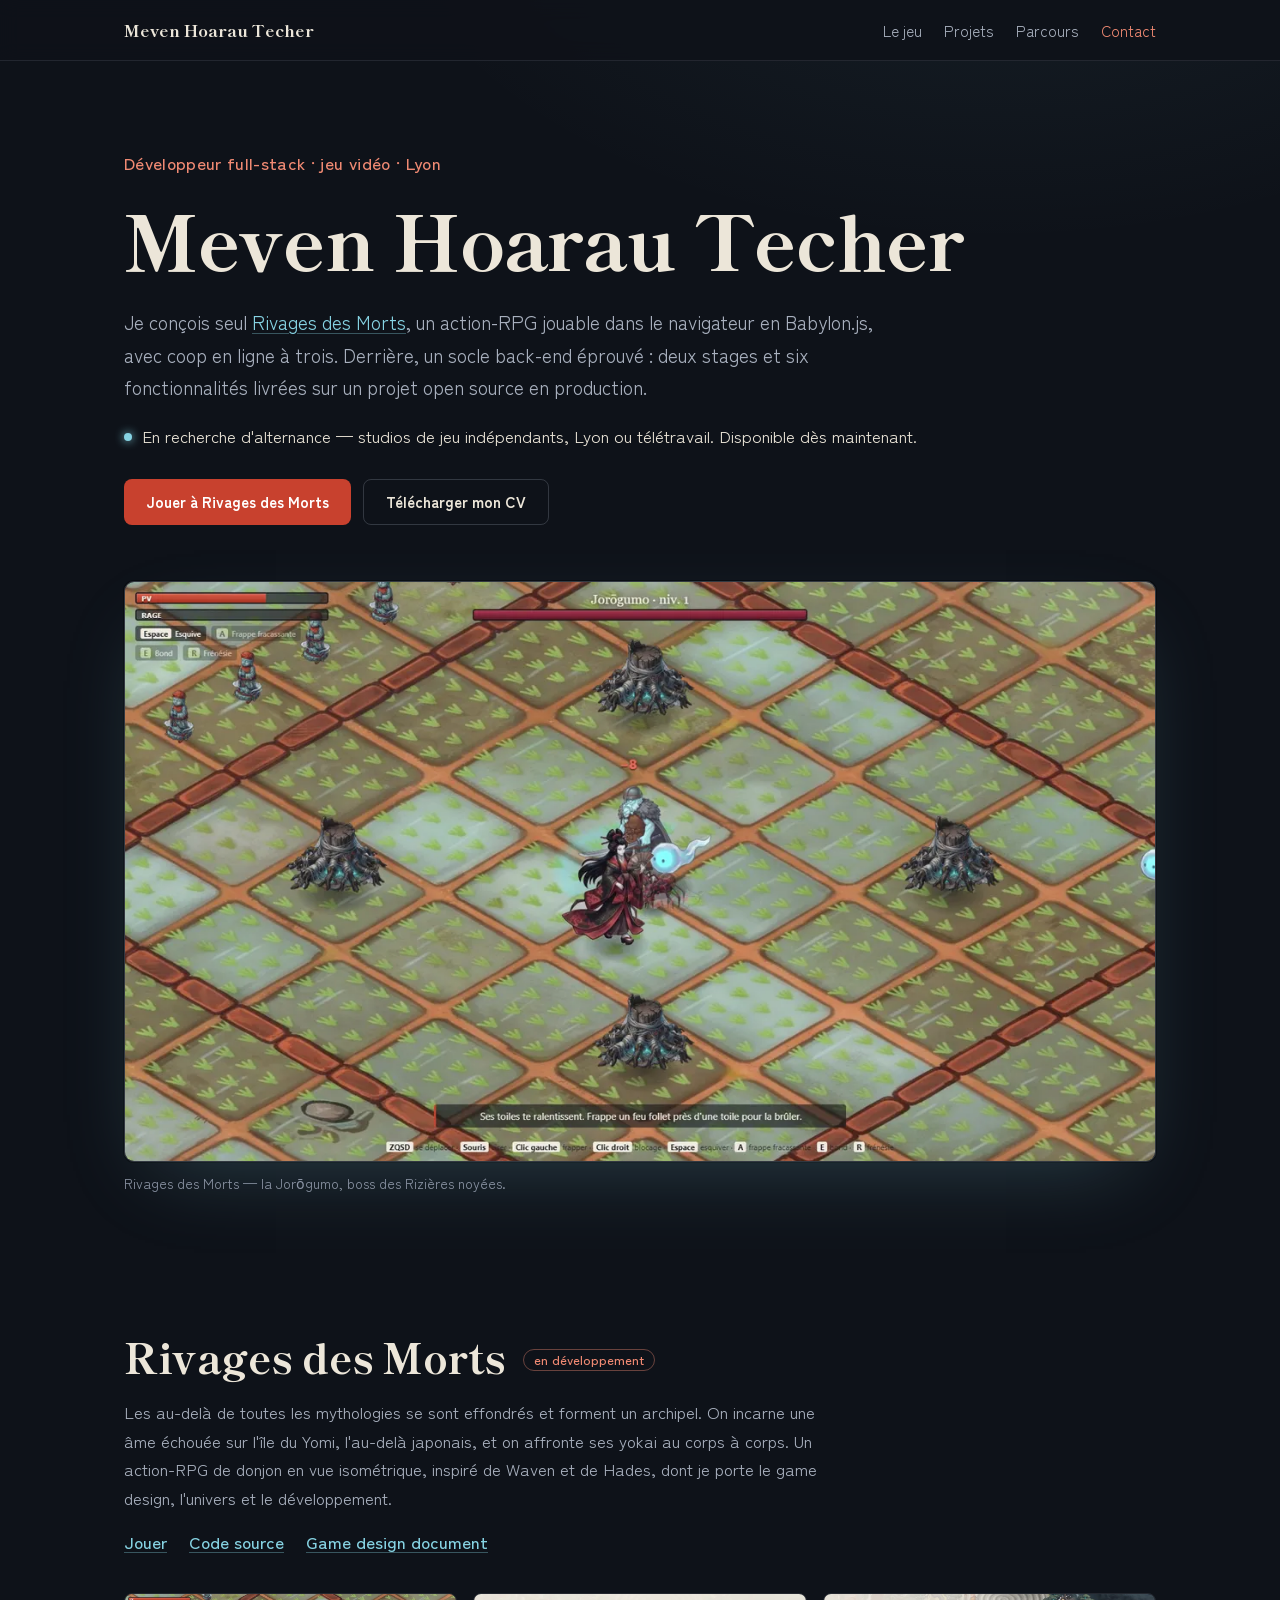
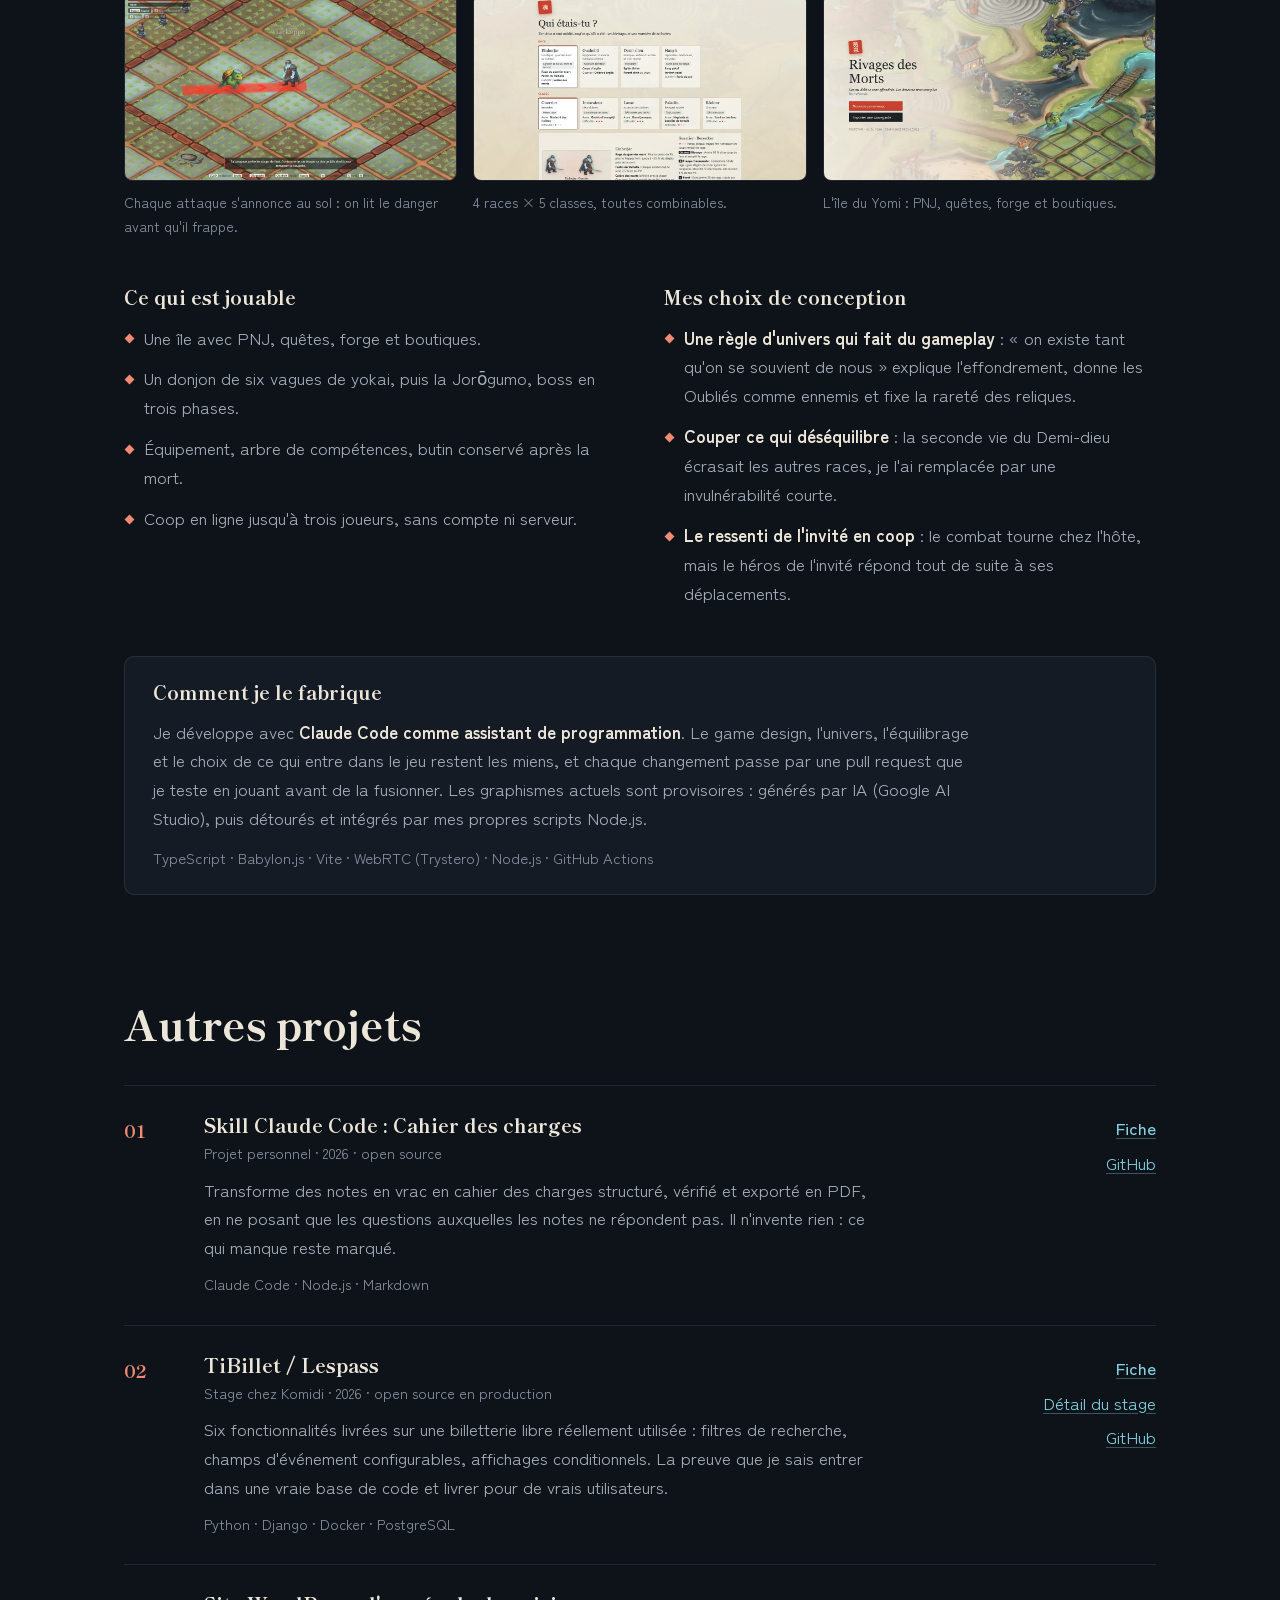
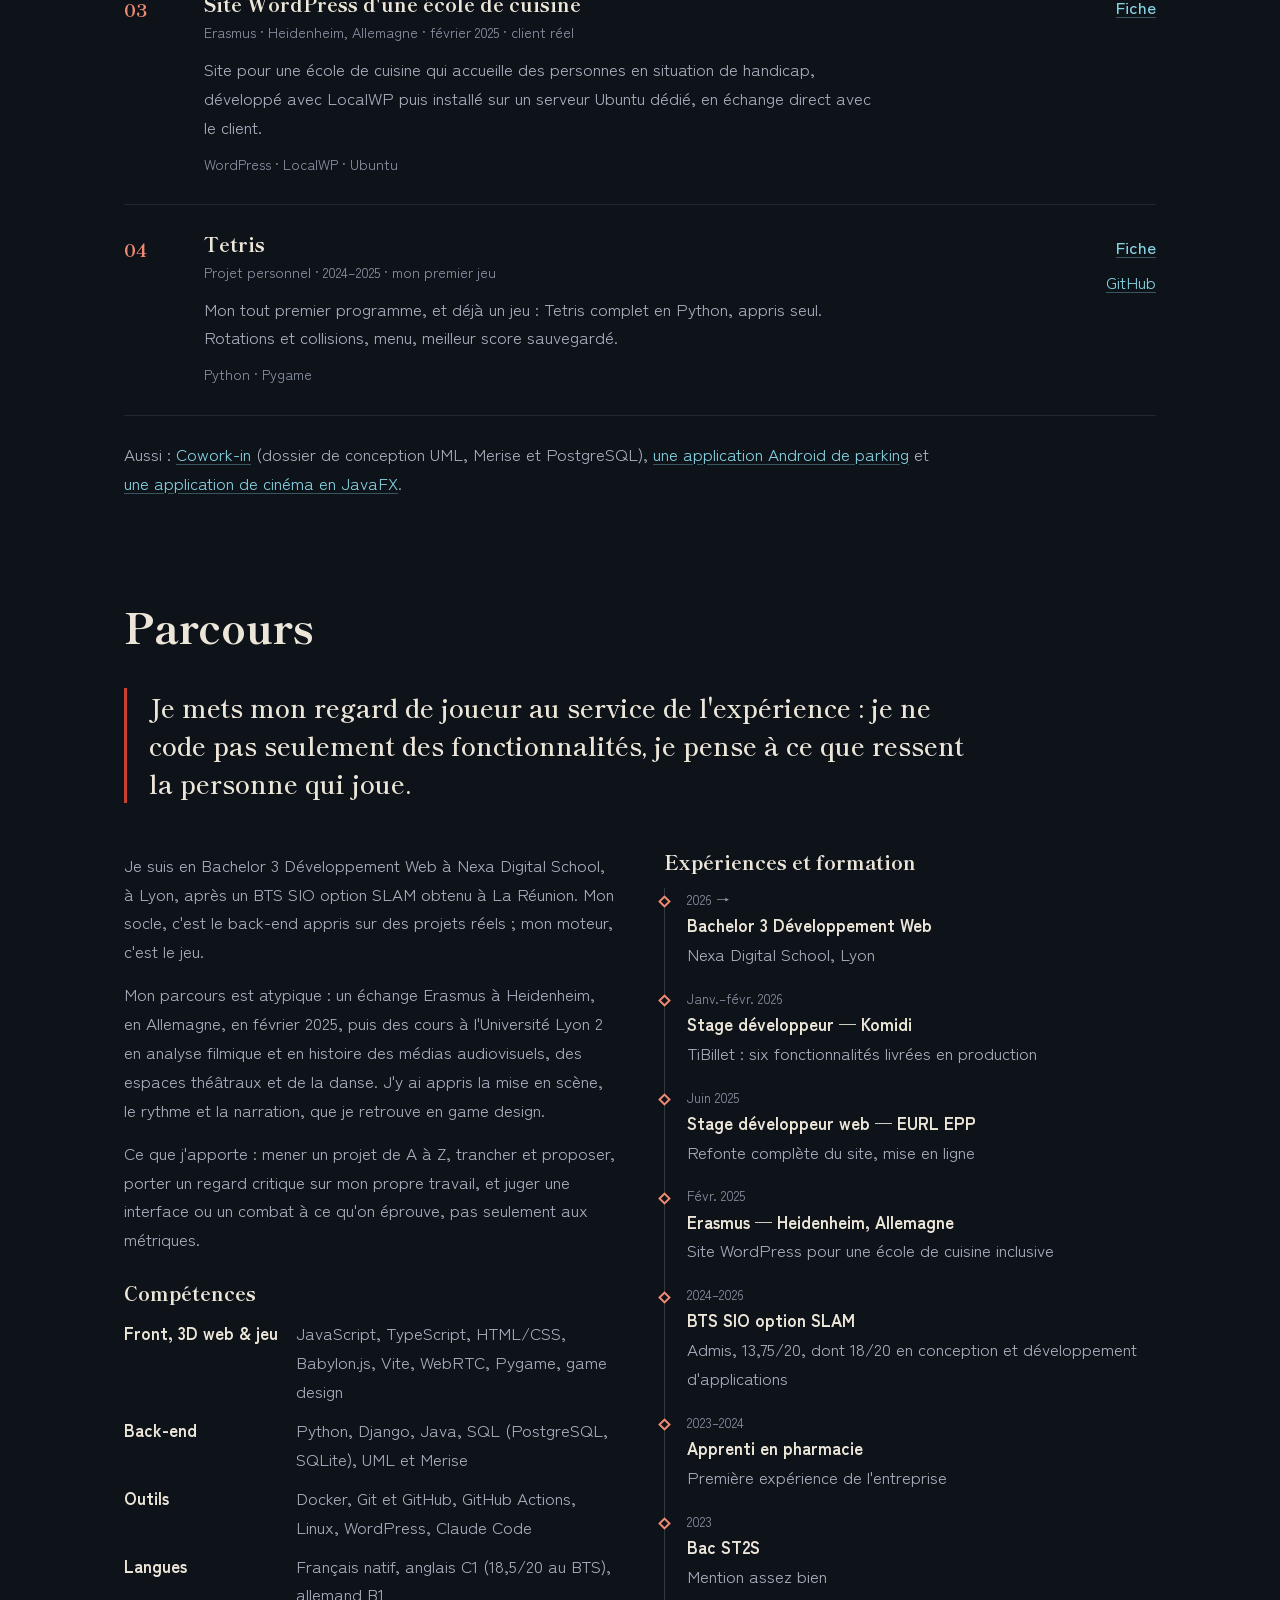
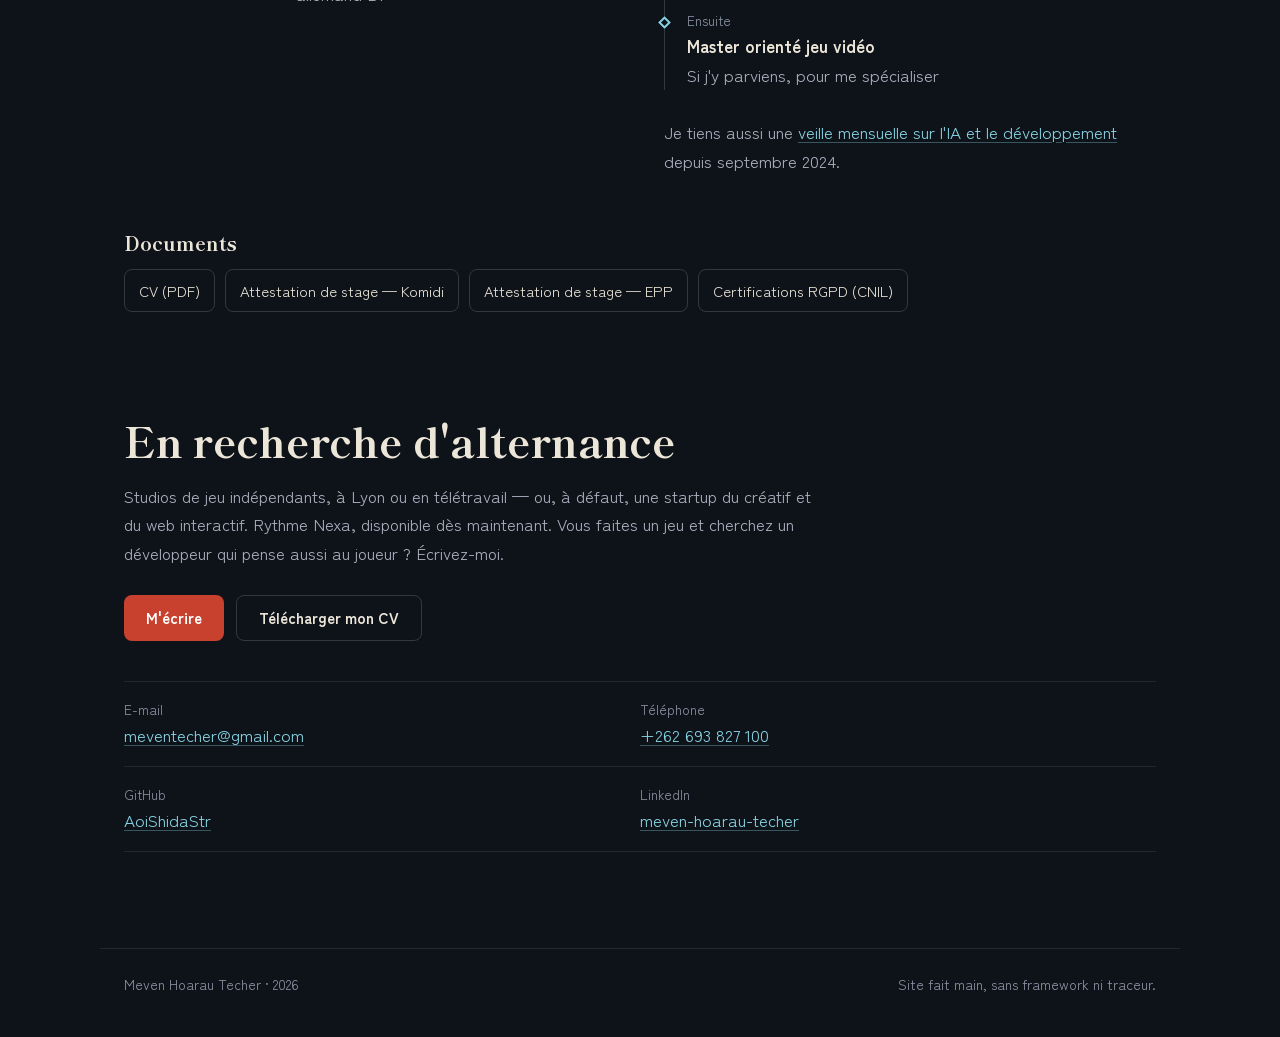
==== commit 3a1121d2: "contenu: Erasmus daté (Heidenheim, févr. 2025), anglais C1, test en jeu des PR Co-Authored-By: Claud" ====
--- a/index.html
+++ b/index.html
@@ -131,7 +131,7 @@
         <p>
           Je développe avec <strong>Claude Code comme assistant de programmation</strong>. Le game design, l'univers,
           l'équilibrage et le choix de ce qui entre dans le jeu restent les miens, et chaque changement passe par une
-          pull request que je relis avant de la fusionner. Les graphismes actuels sont provisoires : générés par IA
+          pull request que je teste en jouant avant de la fusionner. Les graphismes actuels sont provisoires : générés par IA
           (Google AI Studio), puis détourés et intégrés par mes propres scripts Node.js.
         </p>
         <p class="stack">TypeScript · Babylon.js · Vite · WebRTC (Trystero) · Node.js · GitHub Actions</p>
@@ -174,12 +174,12 @@
             <a href="https://github.com/AoiShidaStr/Lespass" target="_blank" rel="noopener">GitHub<span class="sr-only"> (nouvel onglet)</span></a>
           </div>
         </li>
-        <!-- TODO : préciser l'année, le pays et (si possible) le nom de l'école. -->
+        <!-- TODO : préciser (si possible) le nom de l'école. -->
         <li class="project">
           <span class="project-num" aria-hidden="true">03</span>
           <div class="project-main">
             <h3>Site WordPress d'une école de cuisine</h3>
-            <p class="project-meta">Échange Erasmus · client réel</p>
+            <p class="project-meta">Erasmus · Heidenheim, Allemagne · février 2025 · client réel</p>
             <p>Site pour une école de cuisine qui accueille des personnes en situation de handicap, développé avec LocalWP puis installé sur un serveur Ubuntu dédié, en échange direct avec le client.</p>
             <p class="project-tags">WordPress · LocalWP · Ubuntu</p>
           </div>
@@ -229,10 +229,10 @@
             obtenu à La Réunion. Mon socle, c'est le back-end appris sur des projets réels ; mon moteur, c'est le jeu.
           </p>
           <p>
-            Mon parcours est atypique : un échange Erasmus, puis des cours à l'Université Lyon 2 en analyse filmique
+            Mon parcours est atypique : un échange Erasmus à Heidenheim, en Allemagne, en février 2025, puis des cours à l'Université Lyon 2 en analyse filmique
             et en histoire des médias audiovisuels, des espaces théâtraux et de la danse. J'y ai appris la mise en scène,
             le rythme et la narration, que je retrouve en game design.
-            <!-- TODO : ajouter les dates de l'échange Erasmus et des cours à Lyon 2. -->
+            <!-- TODO : ajouter la date des cours à Lyon 2. -->
           </p>
           <p>
             Ce que j'apporte : mener un projet de A à Z, trancher et proposer, porter un regard critique sur mon
@@ -248,7 +248,7 @@
             <dt>Outils</dt>
             <dd>Docker, Git et GitHub, GitHub Actions, Linux, WordPress, Claude Code</dd>
             <dt>Langues</dt>
-            <dd>Français natif, anglais (18,5/20 au BTS), allemand B1</dd>
+            <dd>Français natif, anglais C1 (18,5/20 au BTS), allemand B1</dd>
           </dl>
         </div>
 
@@ -258,6 +258,7 @@
             <li><span class="when">2026 →</span><strong>Bachelor 3 Développement Web</strong> Nexa Digital School, Lyon</li>
             <li><span class="when">Janv.–févr. 2026</span><strong>Stage développeur — Komidi</strong> TiBillet : six fonctionnalités livrées en production</li>
             <li><span class="when">Juin 2025</span><strong>Stage développeur web — EURL EPP</strong> Refonte complète du site, mise en ligne</li>
+            <li><span class="when">Févr. 2025</span><strong>Erasmus — Heidenheim, Allemagne</strong> Site WordPress pour une école de cuisine inclusive</li>
             <li><span class="when">2024–2026</span><strong>BTS SIO option SLAM</strong> Admis, 13,75/20, dont 18/20 en conception et développement d'applications</li>
             <li><span class="when">2023–2024</span><strong>Apprenti en pharmacie</strong> Première expérience de l'entreprise</li>
             <li><span class="when">2023</span><strong>Bac ST2S</strong> Mention assez bien</li>
@@ -359,8 +360,8 @@
     },
     "erasmus": {
       "titre": "Site WordPress d'une école de cuisine",
-      "type": "Échange Erasmus · client réel",
-      "contexte": "Pendant mon échange Erasmus, j'ai réalisé le site d'une école de cuisine qui accueille des personnes en situation de handicap. Un projet à impact, mené en contact direct avec le client.",
+      "type": "Erasmus · Heidenheim, Allemagne · février 2025",
+      "contexte": "Pendant mon échange Erasmus à Heidenheim, en Allemagne, en février 2025, j'ai réalisé le site d'une école de cuisine qui accueille des personnes en situation de handicap. Un projet à impact, mené en contact direct avec le client.",
       "role": "Réalisation du site WordPress et de son installation serveur.",
       "realise": [
         "Développement du site en local avec LocalWP",
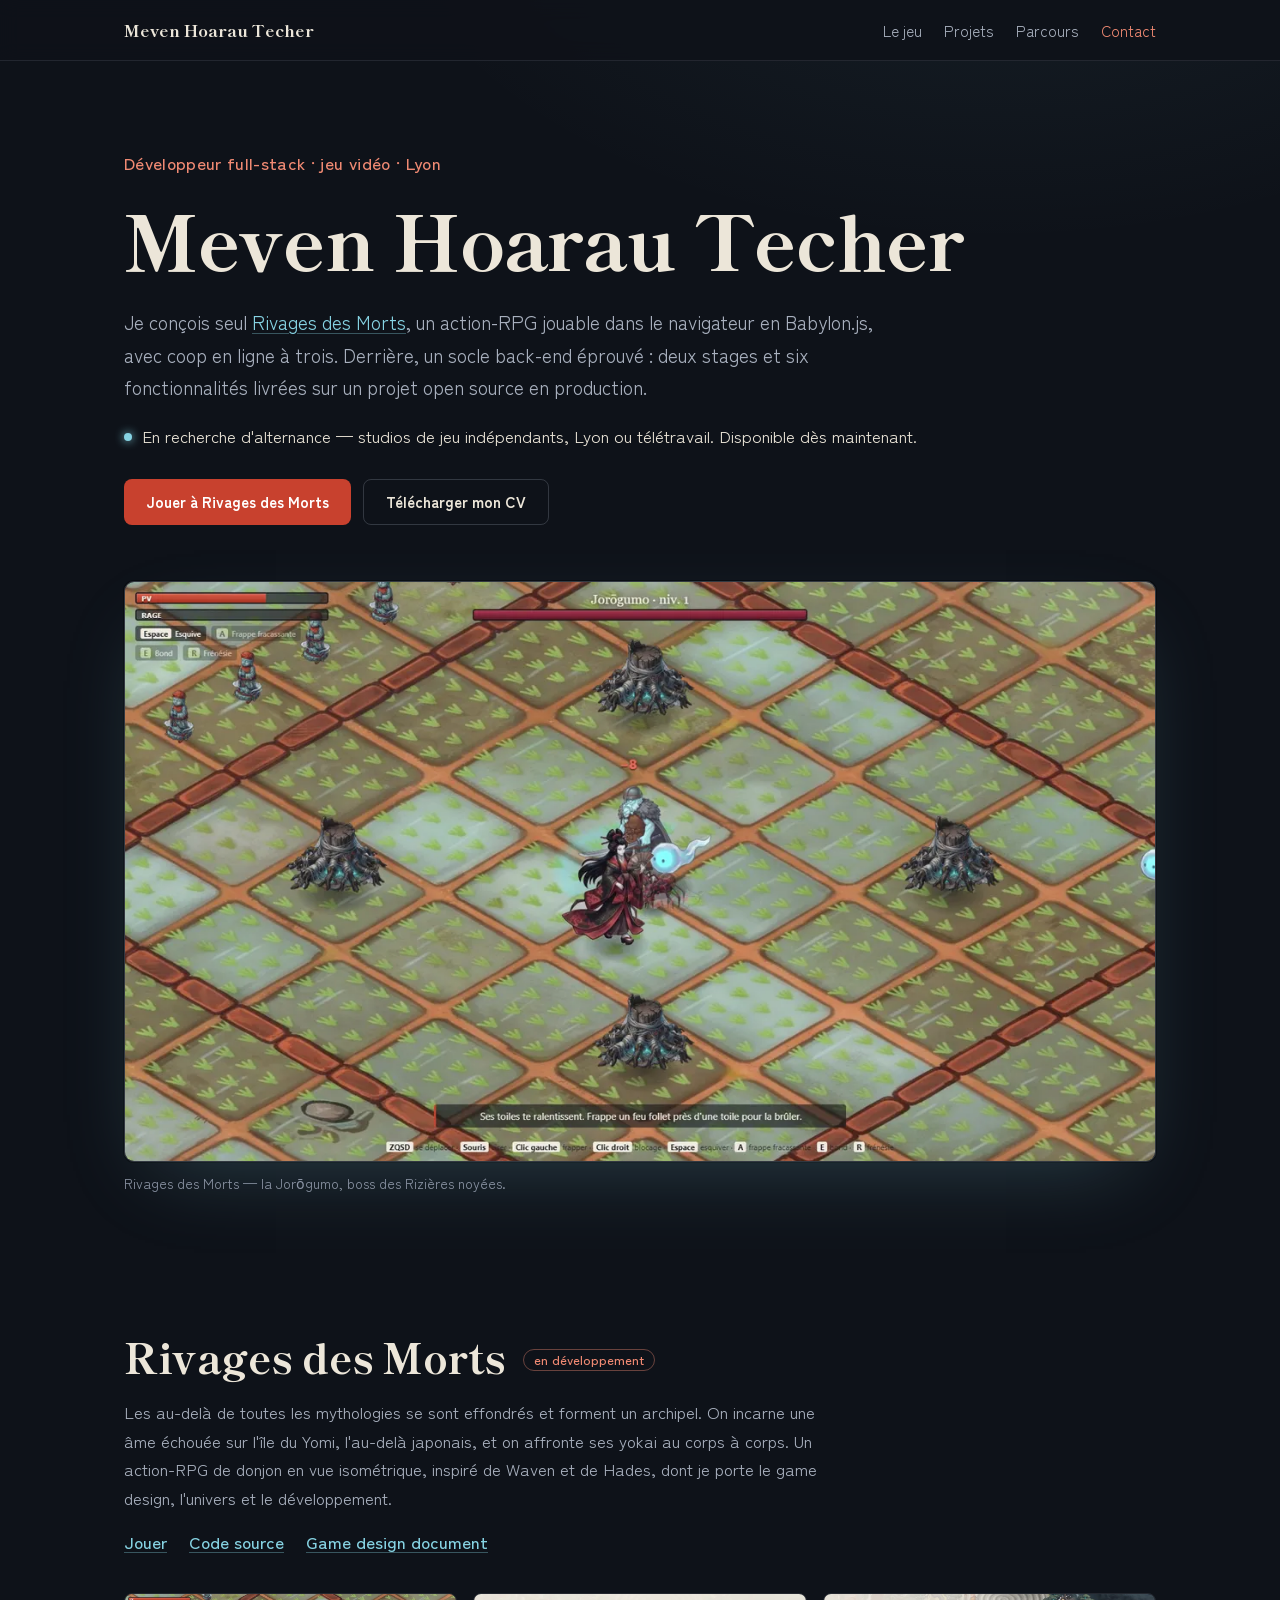
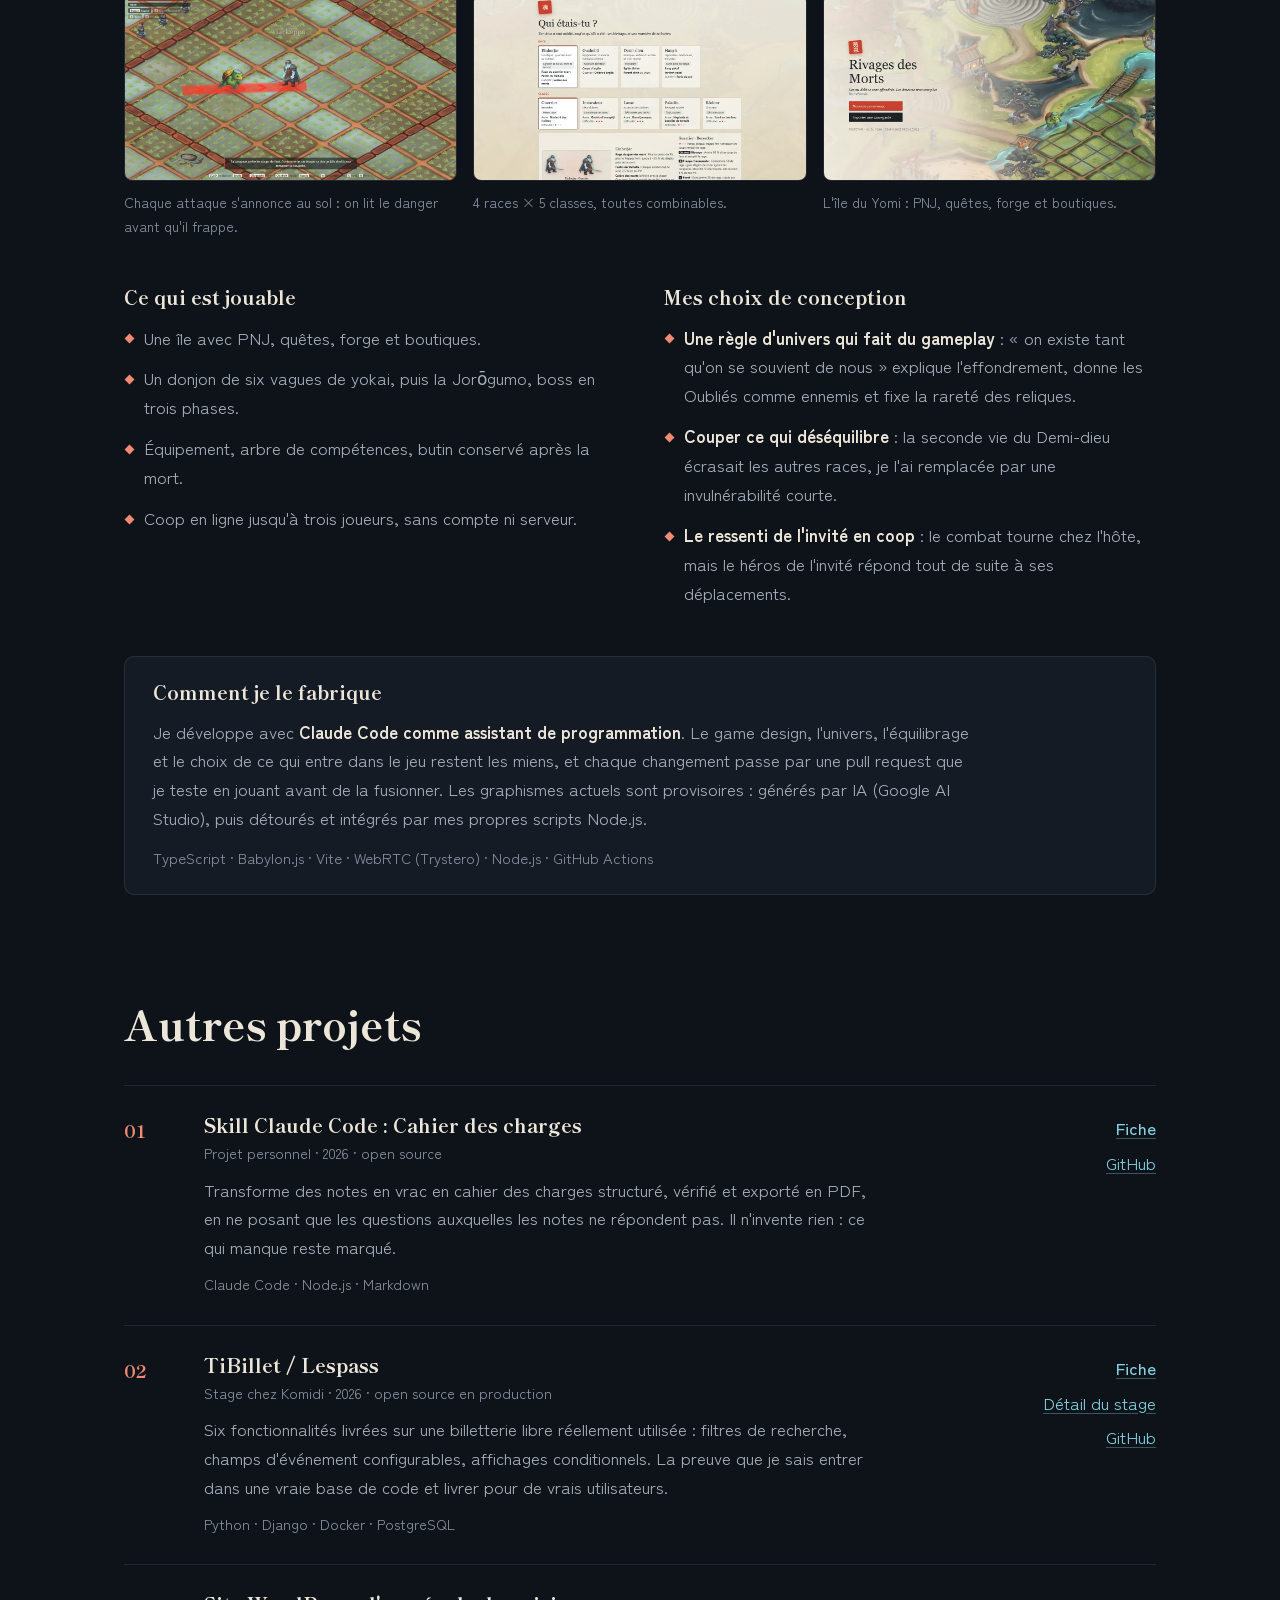
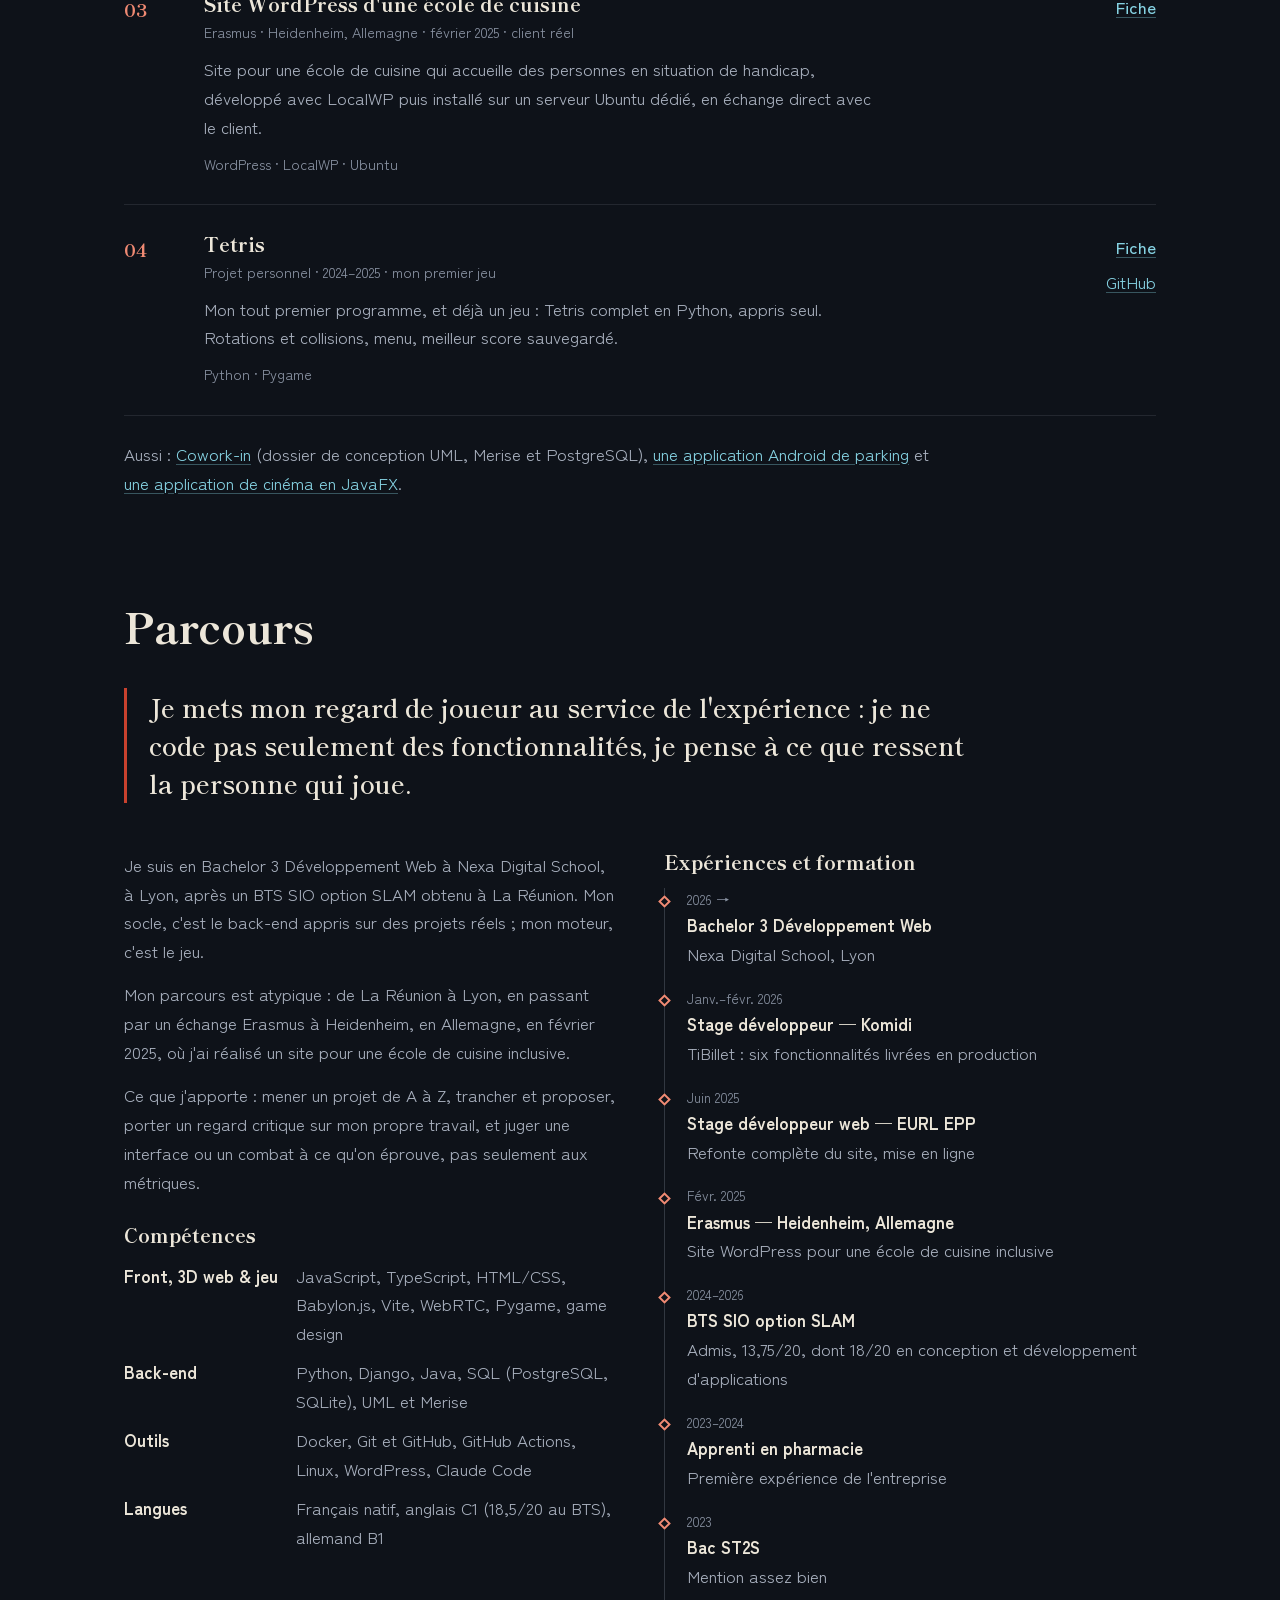
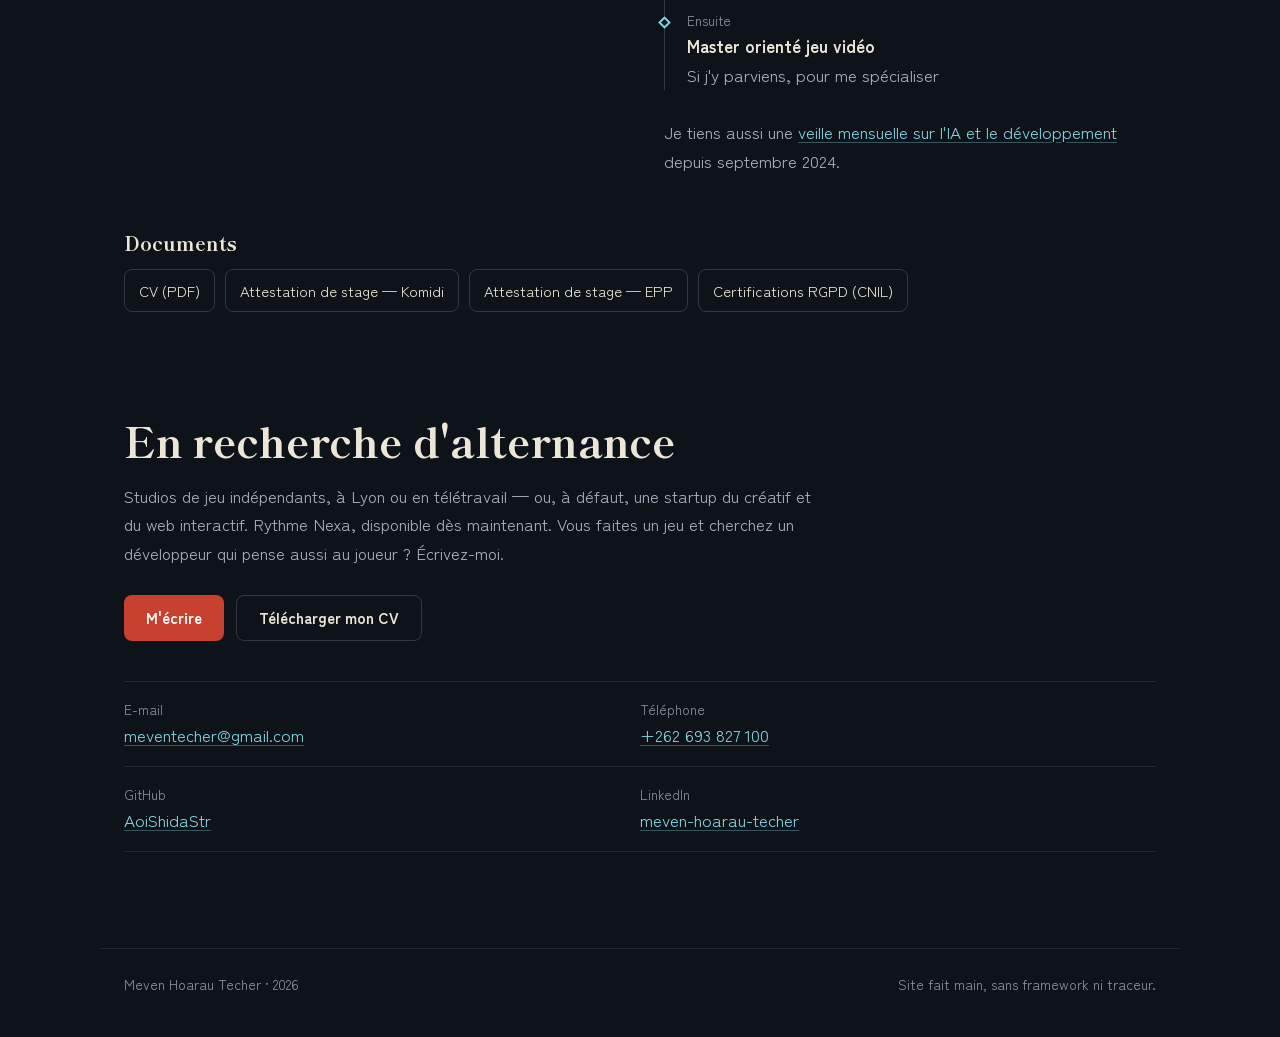
==== commit 3ad14c65: "contenu: retrait des cours à Lyon 2 (non suivis), école Erasmus non nommée Co-Authored-By: Claude Op" ====
--- a/index.html
+++ b/index.html
@@ -174,7 +174,6 @@
             <a href="https://github.com/AoiShidaStr/Lespass" target="_blank" rel="noopener">GitHub<span class="sr-only"> (nouvel onglet)</span></a>
           </div>
         </li>
-        <!-- TODO : préciser (si possible) le nom de l'école. -->
         <li class="project">
           <span class="project-num" aria-hidden="true">03</span>
           <div class="project-main">
@@ -229,10 +228,8 @@
             obtenu à La Réunion. Mon socle, c'est le back-end appris sur des projets réels ; mon moteur, c'est le jeu.
           </p>
           <p>
-            Mon parcours est atypique : un échange Erasmus à Heidenheim, en Allemagne, en février 2025, puis des cours à l'Université Lyon 2 en analyse filmique
-            et en histoire des médias audiovisuels, des espaces théâtraux et de la danse. J'y ai appris la mise en scène,
-            le rythme et la narration, que je retrouve en game design.
-            <!-- TODO : ajouter la date des cours à Lyon 2. -->
+            Mon parcours est atypique : de La Réunion à Lyon, en passant par un échange Erasmus à Heidenheim,
+            en Allemagne, en février 2025, où j'ai réalisé un site pour une école de cuisine inclusive.
           </p>
           <p>
             Ce que j'apporte : mener un projet de A à Z, trancher et proposer, porter un regard critique sur mon
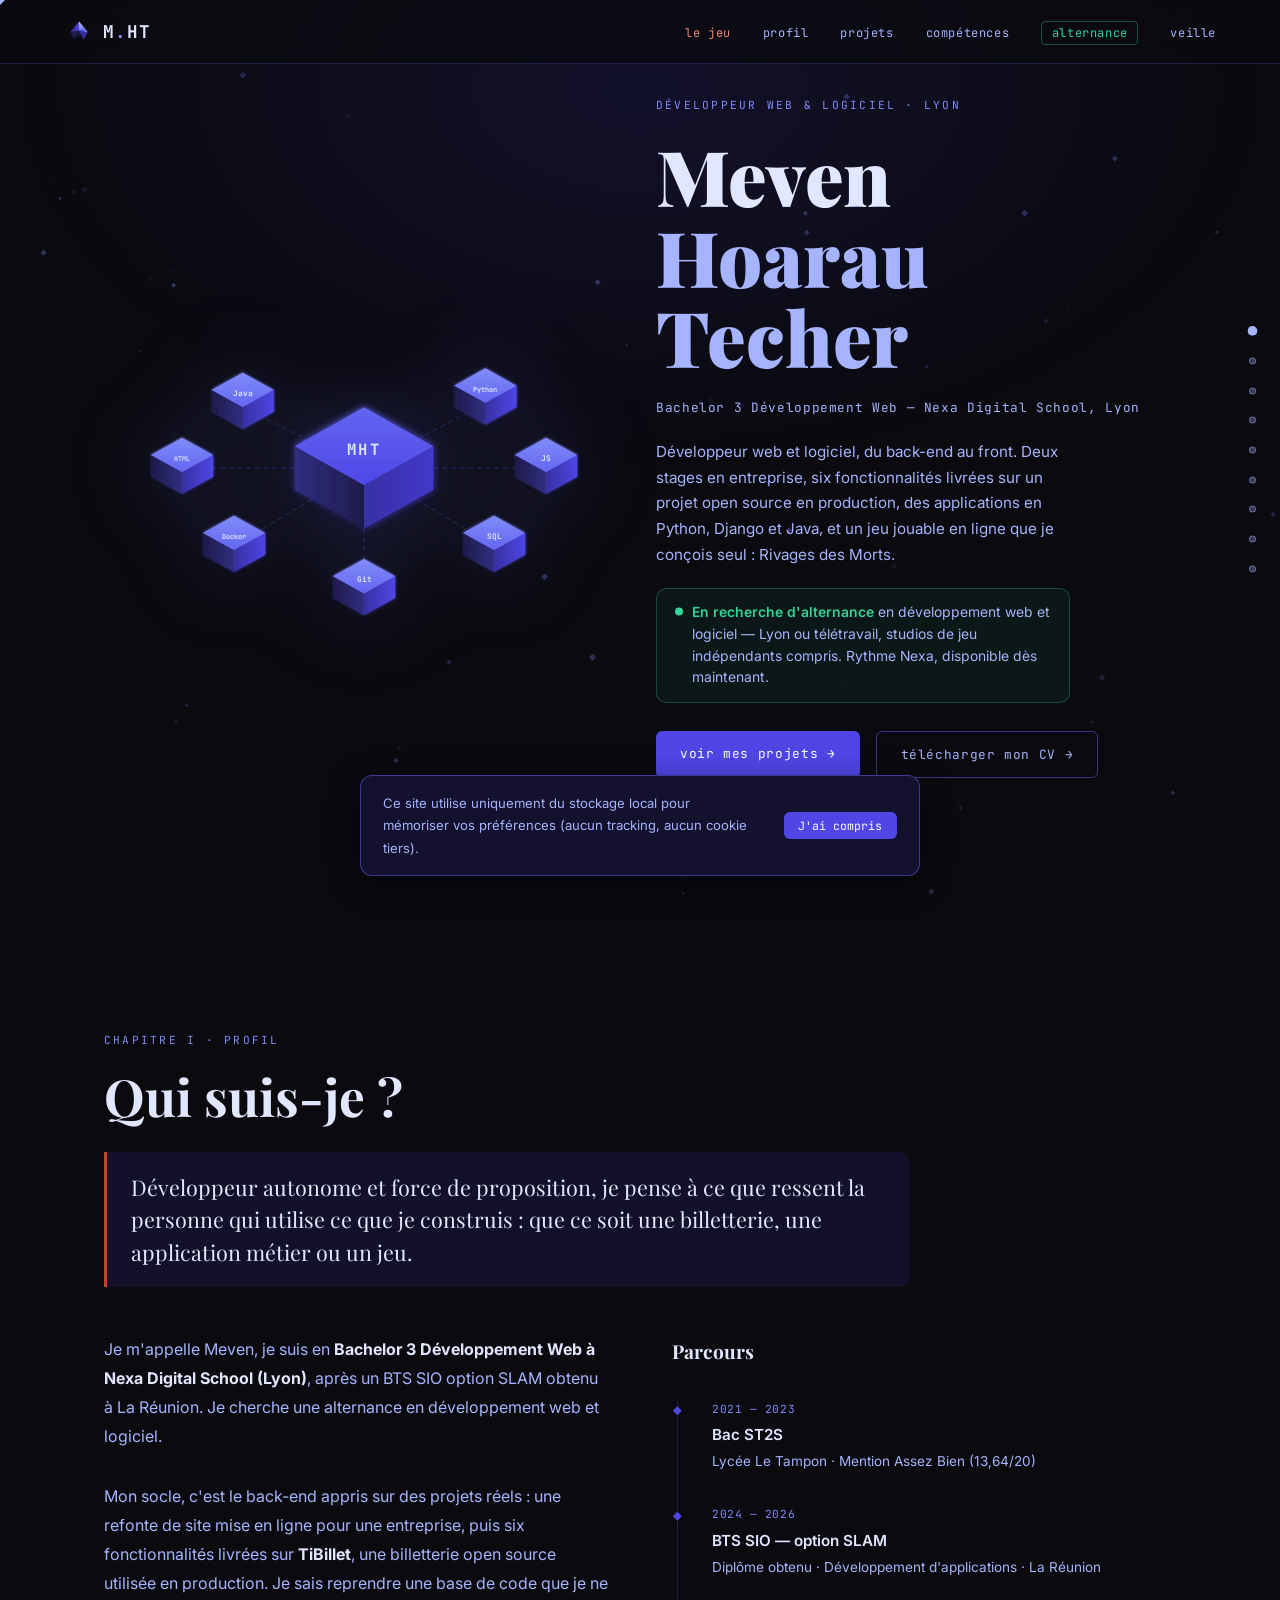
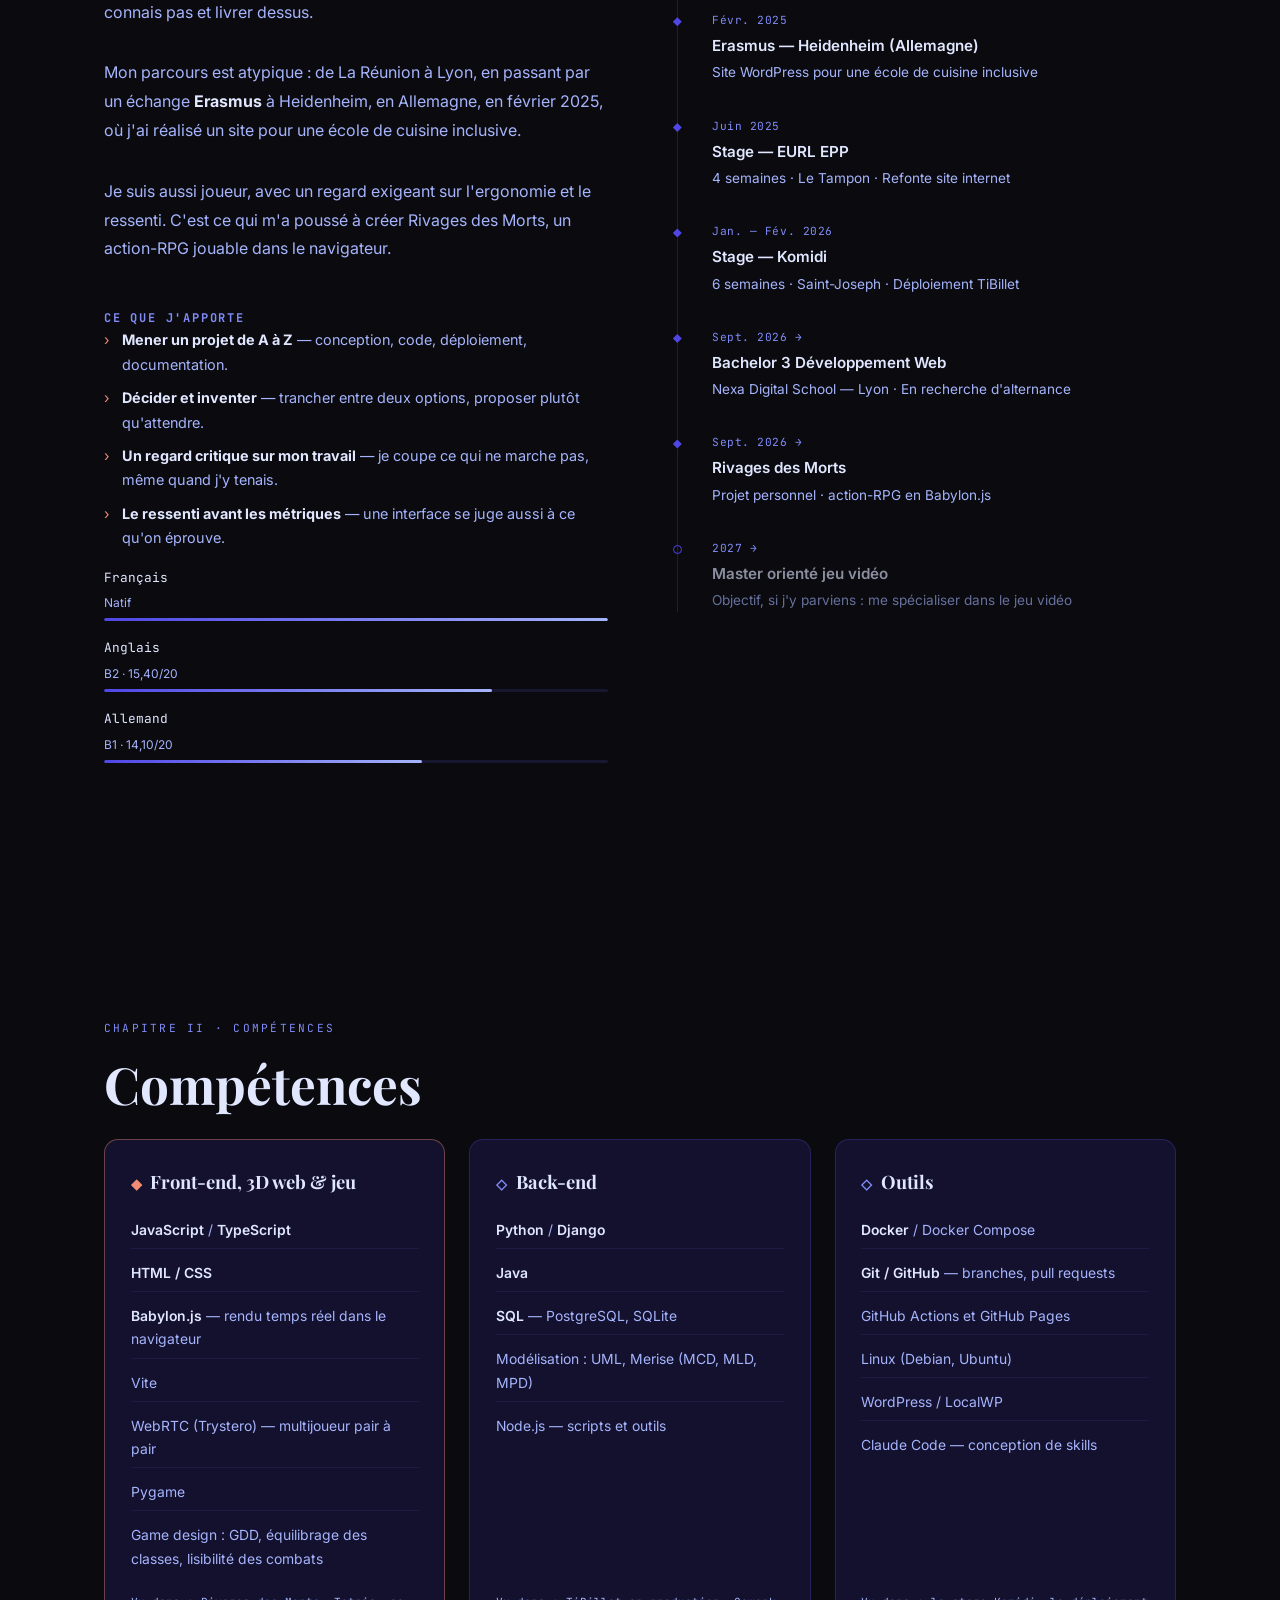
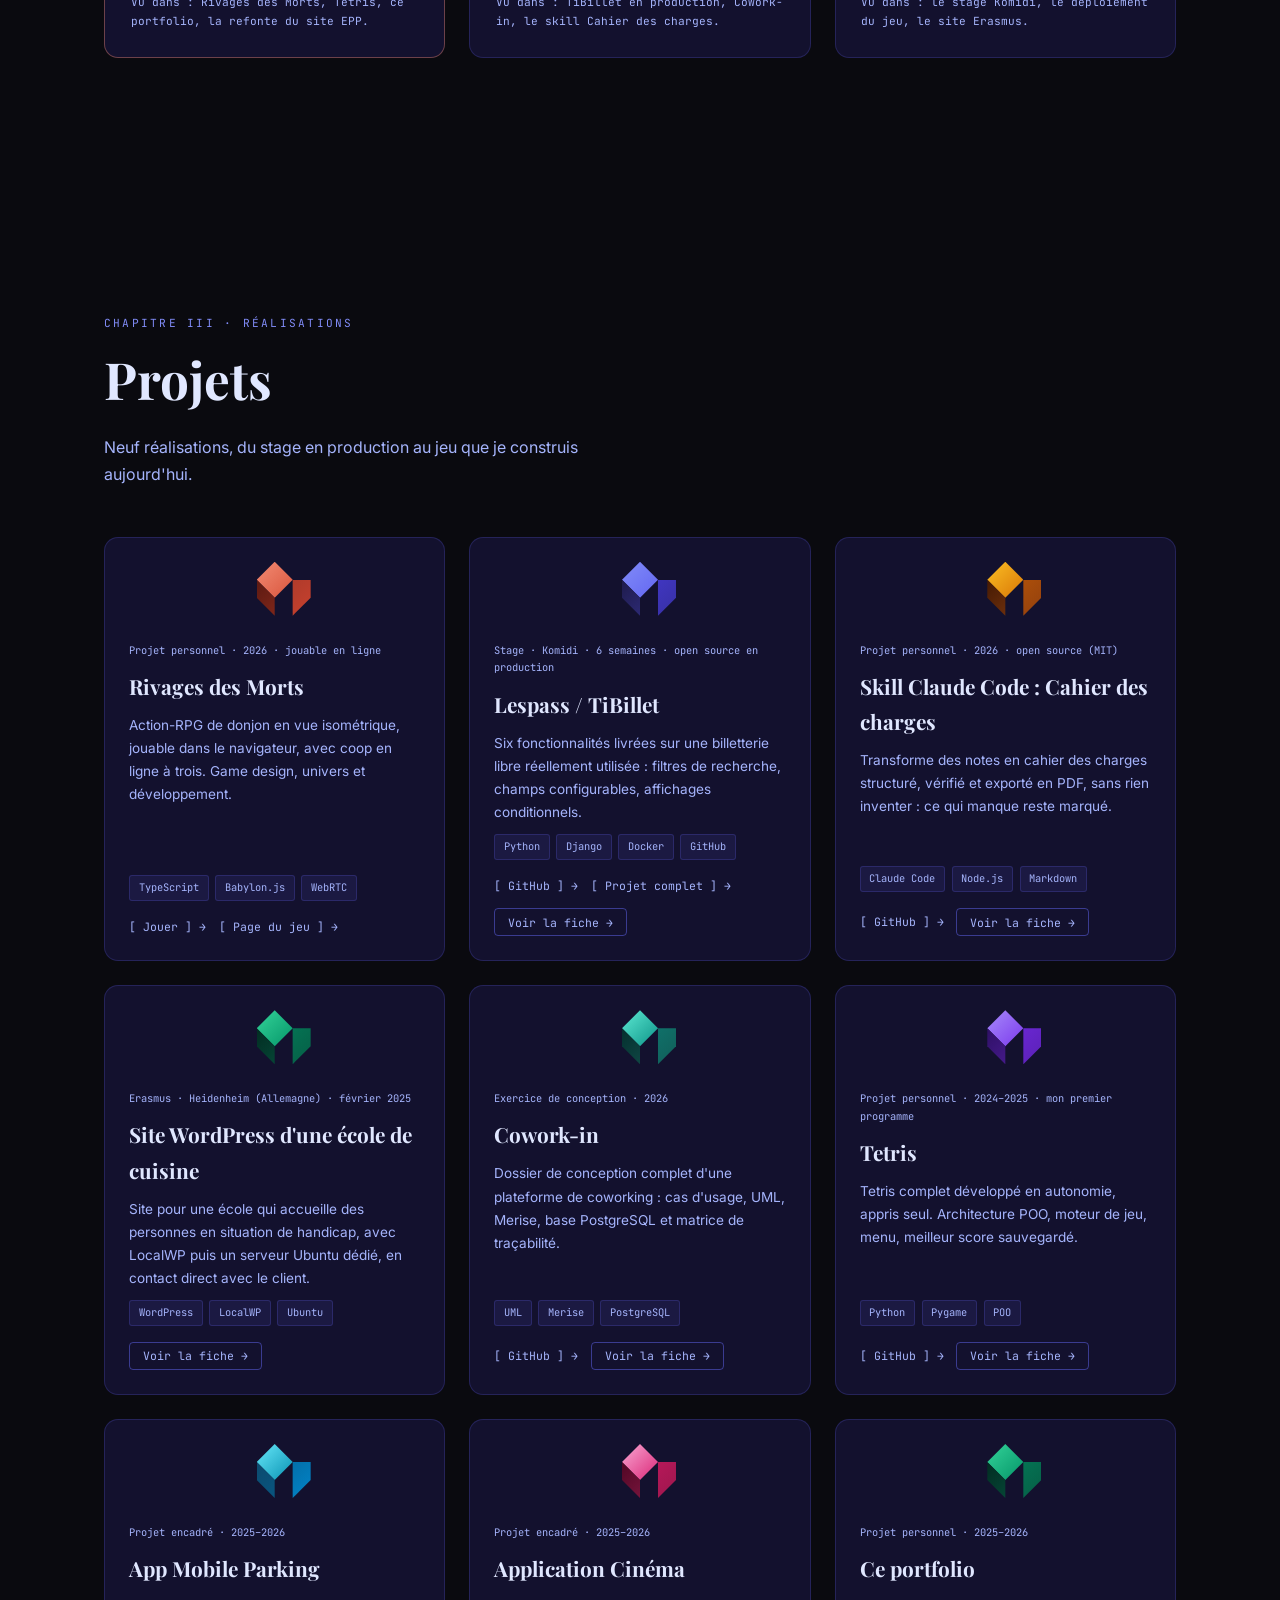
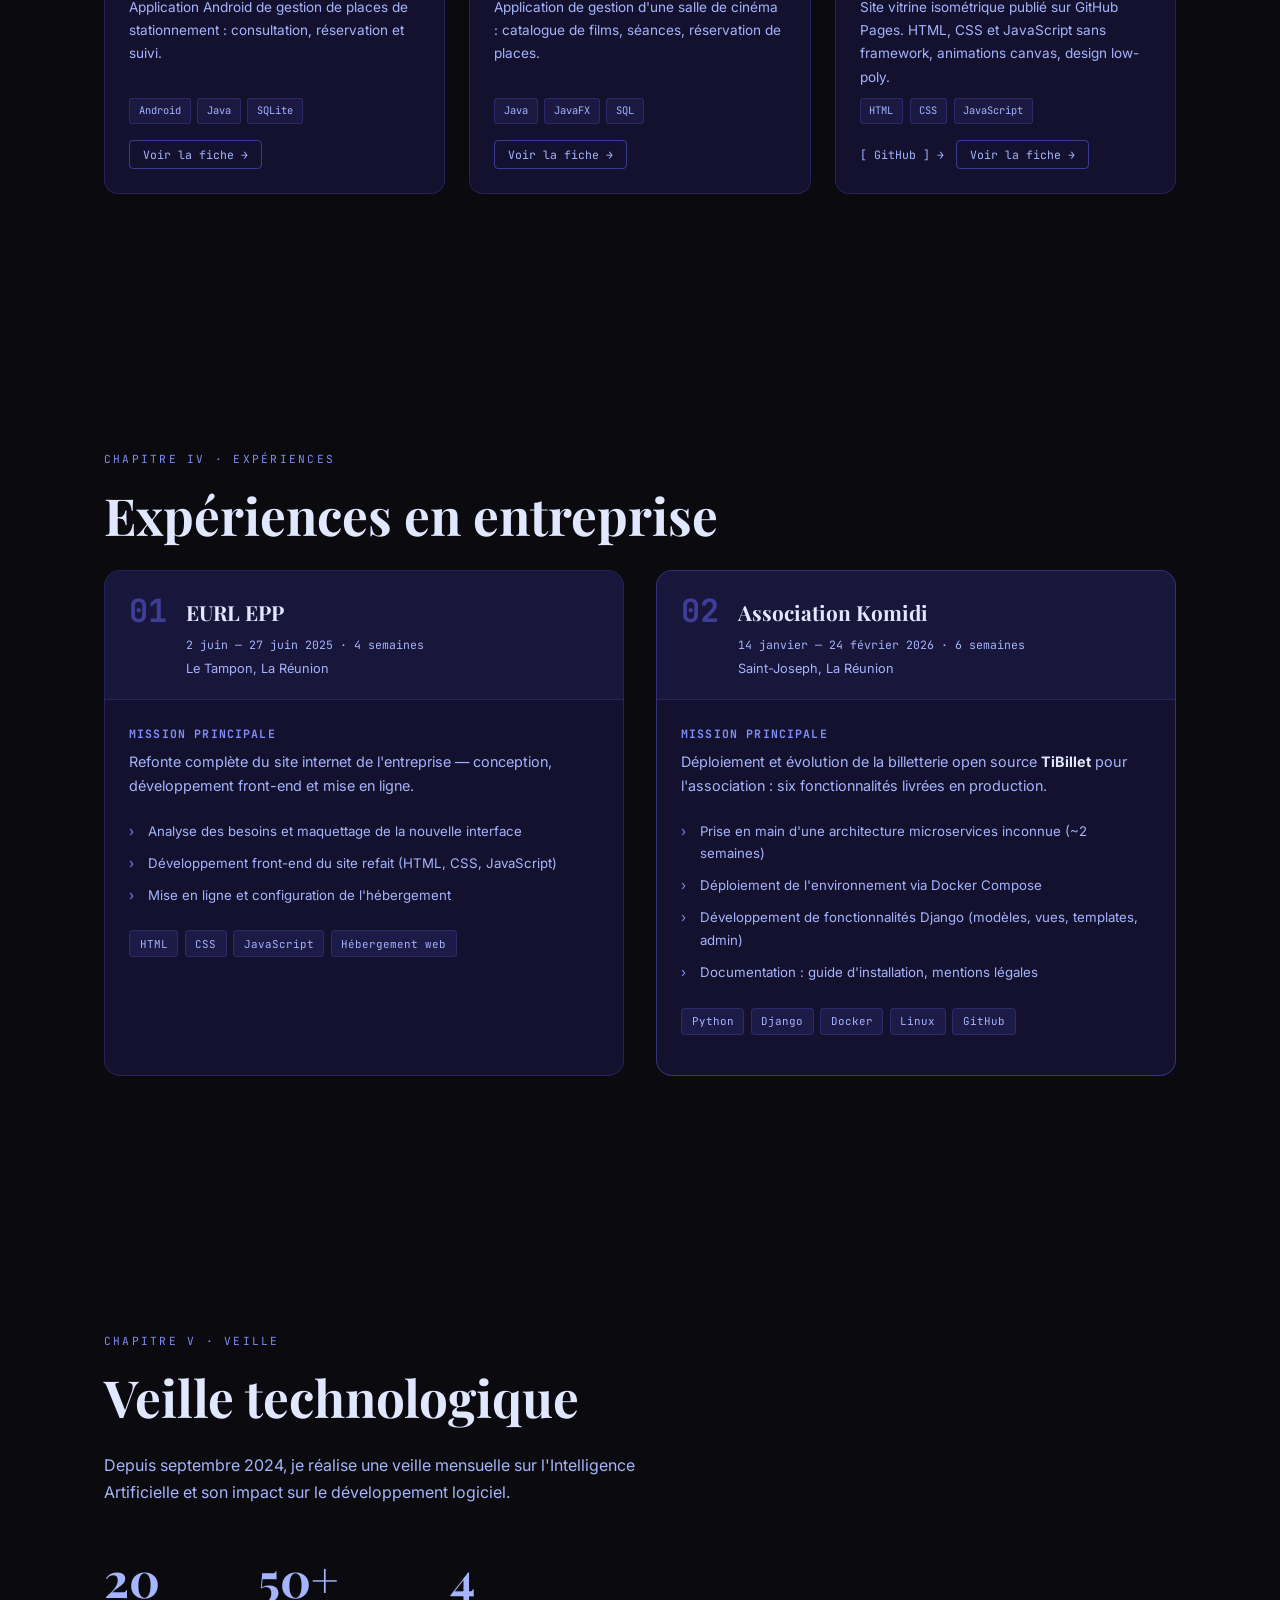
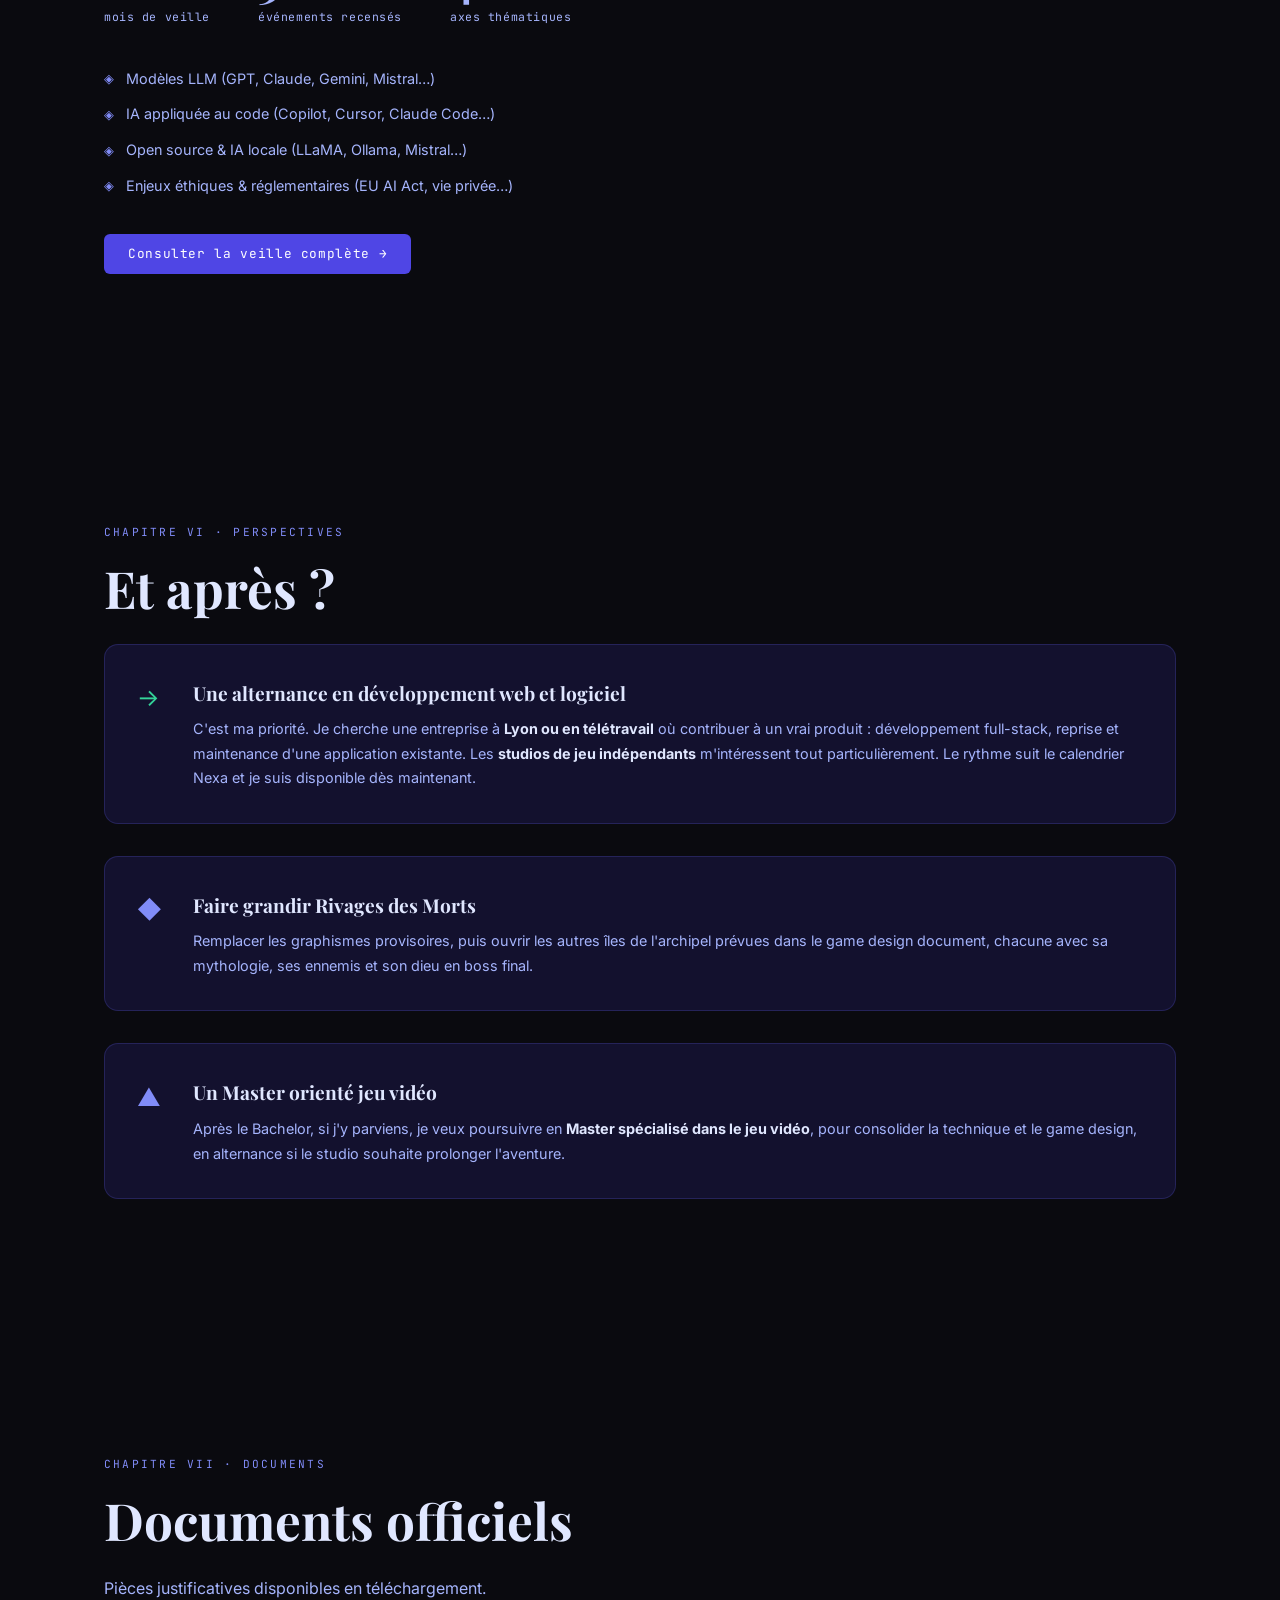
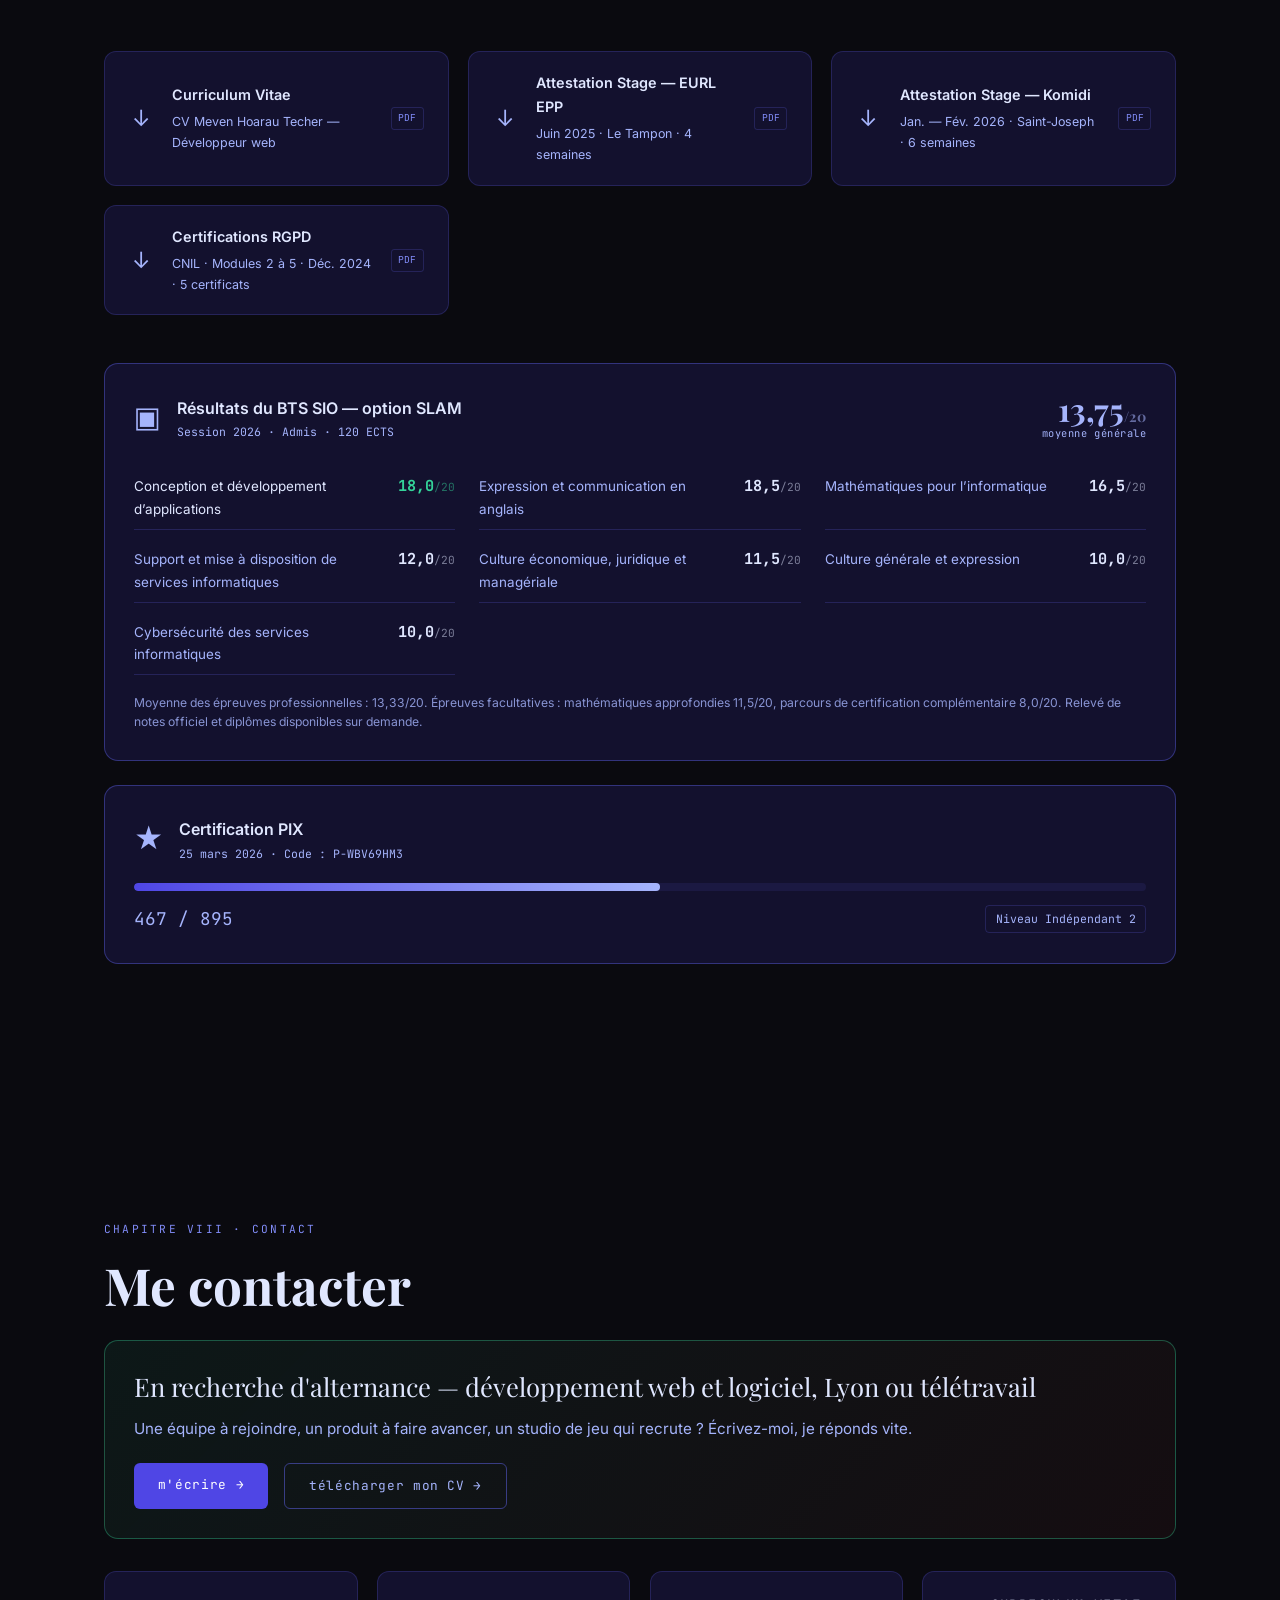
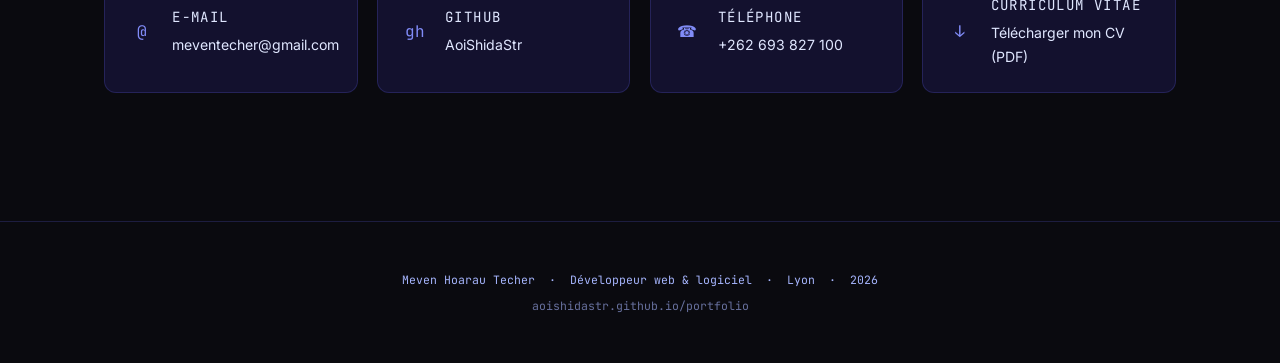
==== commit a1e39b10: "design: retour au design d'origine, projets à égalité, page dédiée au jeu - Restauration du thème in" ====
--- a/index.html
+++ b/index.html
@@ -3,16 +3,16 @@
 <head>
   <meta charset="UTF-8">
   <meta name="viewport" content="width=device-width, initial-scale=1.0">
-  <title>Meven Hoarau Techer — Développeur full-stack · jeu vidéo</title>
-  <meta name="description" content="Développeur full-stack passionné de jeu vidéo, à Lyon. Je conçois Rivages des Morts, un action-RPG jouable dans le navigateur en Babylon.js. En recherche d'alternance en studio de jeu indépendant, Lyon ou télétravail.">
-  <meta name="theme-color" content="#0e1219">
+  <title>Meven Hoarau Techer — Développeur web &amp; logiciel · Recherche alternance</title>
+  <meta name="description" content="Portfolio de Meven Hoarau Techer, développeur web et logiciel à Lyon. Bachelor 3 Développement Web à Nexa, en recherche d'alternance. Projets Python, Django, Java, JavaScript, open source et un jeu jouable en ligne, Rivages des Morts.">
+  <meta name="theme-color" content="#0a0a0f">
 
   <!-- Open Graph / aperçu de partage -->
   <meta property="og:type" content="website">
   <meta property="og:locale" content="fr_FR">
   <meta property="og:site_name" content="Meven Hoarau Techer">
-  <meta property="og:title" content="Meven Hoarau Techer — Développeur full-stack · jeu vidéo">
-  <meta property="og:description" content="Je conçois Rivages des Morts, un action-RPG jouable dans le navigateur en Babylon.js, avec coop en ligne à trois. En recherche d'alternance en studio de jeu indépendant.">
+  <meta property="og:title" content="Meven Hoarau Techer — Développeur web &amp; logiciel">
+  <meta property="og:description" content="Développeur web et logiciel à Lyon, en recherche d'alternance : Python, Django, Java, JavaScript, projet open source en production et un jeu jouable en ligne.">
   <meta property="og:url" content="https://aoishidastr.github.io/portfolio/">
   <meta property="og:image" content="https://aoishidastr.github.io/portfolio/img/og-rivages.jpg">
   <meta property="og:image:width" content="1200">
@@ -22,297 +22,891 @@
 
   <link rel="preconnect" href="https://fonts.googleapis.com">
   <link rel="preconnect" href="https://fonts.gstatic.com" crossorigin>
-  <link href="https://fonts.googleapis.com/css2?family=Shippori+Mincho+B1:wght@600;800&family=Zen+Kaku+Gothic+New:wght@400;500;700&display=swap" rel="stylesheet">
+  <link href="https://fonts.googleapis.com/css2?family=Playfair+Display:wght@700;900&family=Inter:wght@300;400;500;600&family=JetBrains+Mono:wght@400;700&display=swap" rel="stylesheet">
   <link rel="stylesheet" href="style.css">
 </head>
 <body>
 
   <a class="skip-link" href="#main">Aller au contenu</a>
 
-  <header class="top">
-    <div class="wrap top-inner">
-      <a class="brand" href="#main">Meven Hoarau Techer</a>
-      <nav aria-label="Navigation principale">
-        <ul class="top-links">
-          <li><a href="#rivages">Le jeu</a></li>
-          <li><a href="#projets">Projets</a></li>
-          <li class="hide-sm"><a href="#parcours">Parcours</a></li>
-          <li><a class="top-cta" href="#contact">Contact</a></li>
-        </ul>
-      </nav>
-    </div>
-  </header>
-
-  <main id="main">
-
-    <!-- ============================================================
-         ACCUEIL
-    ============================================================ -->
-    <section class="hero wrap">
-      <p class="kicker">Développeur full-stack · jeu vidéo · Lyon</p>
-      <h1 class="hero-title">Meven Hoarau&nbsp;Techer</h1>
-      <p class="hero-lead">
-        Je conçois seul <a href="#rivages">Rivages des Morts</a>, un action-RPG jouable dans le navigateur
-        en Babylon.js, avec coop en ligne à trois. Derrière, un socle back-end éprouvé&nbsp;: deux stages
-        et six fonctionnalités livrées sur un projet open source en production.
-      </p>
-      <p class="hero-status"><span class="dot" aria-hidden="true"></span>En recherche d'alternance — studios de jeu indépendants, Lyon ou télétravail. Disponible dès maintenant.</p>
-      <div class="actions">
-        <a class="btn btn-torii" href="https://aoishidastr.github.io/rivages-des-morts/" target="_blank" rel="noopener">Jouer à Rivages des Morts<span class="sr-only"> (nouvel onglet)</span></a>
-        <a class="btn btn-ghost" href="docs/cv.pdf" download>Télécharger mon CV</a>
-      </div>
-
-      <figure class="hero-shot">
-        <img src="img/rivages/jorogumo.webp" width="1200" height="675"
-             alt="Combat en vue isométrique dans une rizière : un guerrier nordique et une invocation font face à la Jorōgumo, femme-araignée en kimono rouge, entourée de souches maudites. En haut, la barre de vie du boss.">
-        <figcaption>Rivages des Morts — la Jorōgumo, boss des Rizières noyées.</figcaption>
-      </figure>
-    </section>
-
-    <!-- ============================================================
-         RIVAGES DES MORTS
-    ============================================================ -->
-    <section class="section wrap" id="rivages" aria-labelledby="rivages-title">
-      <div class="section-head">
-        <h2 id="rivages-title">Rivages des Morts <span class="badge">en développement</span></h2>
-        <p class="section-lead">
-          Les au-delà de toutes les mythologies se sont effondrés et forment un archipel. On incarne une âme
-          échouée sur l'île du Yomi, l'au-delà japonais, et on affronte ses yokai au corps à corps.
-          Un action-RPG de donjon en vue isométrique, inspiré de Waven et de Hades, dont je porte le game design,
-          l'univers et le développement.
-        </p>
-        <p class="links">
-          <a href="https://aoishidastr.github.io/rivages-des-morts/" target="_blank" rel="noopener">Jouer<span class="sr-only"> (nouvel onglet)</span></a>
-          <a href="https://github.com/AoiShidaStr/rivages-des-morts" target="_blank" rel="noopener">Code source<span class="sr-only"> (nouvel onglet)</span></a>
-          <a href="https://github.com/AoiShidaStr/rivages-des-morts/blob/main/docs/Rivages%20des%20Morts%20%E2%80%94%20Game%20Design%20Document.md" target="_blank" rel="noopener">Game design document<span class="sr-only"> (nouvel onglet)</span></a>
-        </p>
-      </div>
-
-      <div class="gallery">
-        <figure>
-          <img src="img/rivages/kappa.webp" width="1200" height="675" loading="lazy"
-               alt="Un kappa, yokai-tortue vert, charge le héros. Une bande rouge au sol annonce la trajectoire de la charge.">
-          <figcaption>Chaque attaque s'annonce au sol : on lit le danger avant qu'il frappe.</figcaption>
-        </figure>
-        <figure>
-          <img src="img/rivages/creation.webp" width="1200" height="675" loading="lazy"
-               alt="Écran « Qui étais-tu ? » de création du héros : quatre cartes de race et cinq cartes de classe.">
-          <figcaption>4 races × 5 classes, toutes combinables.</figcaption>
-        </figure>
-        <figure>
-          <img src="img/rivages/titre.webp" width="1200" height="675" loading="lazy"
-               alt="Écran titre de Rivages des Morts devant la carte peinte de l'île du Yomi : forge, arbres, rizières et un kappa près d'une rivière.">
-          <figcaption>L'île du Yomi : PNJ, quêtes, forge et boutiques.</figcaption>
-        </figure>
-      </div>
-
-      <div class="cols">
-        <div>
-          <h3>Ce qui est jouable</h3>
-          <ul class="list">
-            <li>Une île avec PNJ, quêtes, forge et boutiques.</li>
-            <li>Un donjon de six vagues de yokai, puis la Jorōgumo, boss en trois phases.</li>
-            <li>Équipement, arbre de compétences, butin conservé après la mort.</li>
-            <li>Coop en ligne jusqu'à trois joueurs, sans compte ni serveur.</li>
-          </ul>
-        </div>
-        <div>
-          <h3>Mes choix de conception</h3>
-          <ul class="list">
-            <li><strong>Une règle d'univers qui fait du gameplay</strong> : « on existe tant qu'on se souvient de nous » explique l'effondrement, donne les Oubliés comme ennemis et fixe la rareté des reliques.</li>
-            <li><strong>Couper ce qui déséquilibre</strong> : la seconde vie du Demi-dieu écrasait les autres races, je l'ai remplacée par une invulnérabilité courte.</li>
-            <li><strong>Le ressenti de l'invité en coop</strong> : le combat tourne chez l'hôte, mais le héros de l'invité répond tout de suite à ses déplacements.</li>
-          </ul>
-        </div>
-      </div>
-
-      <div class="making">
-        <h3>Comment je le fabrique</h3>
-        <p>
-          Je développe avec <strong>Claude Code comme assistant de programmation</strong>. Le game design, l'univers,
-          l'équilibrage et le choix de ce qui entre dans le jeu restent les miens, et chaque changement passe par une
-          pull request que je teste en jouant avant de la fusionner. Les graphismes actuels sont provisoires : générés par IA
-          (Google AI Studio), puis détourés et intégrés par mes propres scripts Node.js.
-        </p>
-        <p class="stack">TypeScript · Babylon.js · Vite · WebRTC (Trystero) · Node.js · GitHub Actions</p>
-      </div>
-    </section>
-
-    <!-- ============================================================
-         PROJETS
-    ============================================================ -->
-    <section class="section wrap" id="projets" aria-labelledby="projets-title">
-      <div class="section-head">
-        <h2 id="projets-title">Autres projets</h2>
-      </div>
-
-      <ol class="projects">
-        <li class="project">
-          <span class="project-num" aria-hidden="true">01</span>
-          <div class="project-main">
-            <h3>Skill Claude Code : Cahier des charges</h3>
-            <p class="project-meta">Projet personnel · 2026 · open source</p>
-            <p>Transforme des notes en vrac en cahier des charges structuré, vérifié et exporté en PDF, en ne posant que les questions auxquelles les notes ne répondent pas. Il n'invente rien : ce qui manque reste marqué.</p>
-            <p class="project-tags">Claude Code · Node.js · Markdown</p>
-          </div>
-          <div class="project-links">
-            <button class="link-btn" data-project="cahier">Fiche</button>
-            <a href="https://github.com/AoiShidaStr/cahier-des-charges" target="_blank" rel="noopener">GitHub<span class="sr-only"> (nouvel onglet)</span></a>
-          </div>
-        </li>
-        <li class="project">
-          <span class="project-num" aria-hidden="true">02</span>
-          <div class="project-main">
-            <h3>TiBillet / Lespass</h3>
-            <p class="project-meta">Stage chez Komidi · 2026 · open source en production</p>
-            <p>Six fonctionnalités livrées sur une billetterie libre réellement utilisée : filtres de recherche, champs d'événement configurables, affichages conditionnels. La preuve que je sais entrer dans une vraie base de code et livrer pour de vrais utilisateurs.</p>
-            <p class="project-tags">Python · Django · Docker · PostgreSQL</p>
-          </div>
-          <div class="project-links">
-            <button class="link-btn" data-project="lespass">Fiche</button>
-            <a href="tibillet.html">Détail du stage</a>
-            <a href="https://github.com/AoiShidaStr/Lespass" target="_blank" rel="noopener">GitHub<span class="sr-only"> (nouvel onglet)</span></a>
-          </div>
-        </li>
-        <li class="project">
-          <span class="project-num" aria-hidden="true">03</span>
-          <div class="project-main">
-            <h3>Site WordPress d'une école de cuisine</h3>
-            <p class="project-meta">Erasmus · Heidenheim, Allemagne · février 2025 · client réel</p>
-            <p>Site pour une école de cuisine qui accueille des personnes en situation de handicap, développé avec LocalWP puis installé sur un serveur Ubuntu dédié, en échange direct avec le client.</p>
-            <p class="project-tags">WordPress · LocalWP · Ubuntu</p>
-          </div>
-          <div class="project-links">
-            <button class="link-btn" data-project="erasmus">Fiche</button>
-          </div>
-        </li>
-        <li class="project">
-          <span class="project-num" aria-hidden="true">04</span>
-          <div class="project-main">
-            <h3>Tetris</h3>
-            <p class="project-meta">Projet personnel · 2024–2025 · mon premier jeu</p>
-            <p>Mon tout premier programme, et déjà un jeu : Tetris complet en Python, appris seul. Rotations et collisions, menu, meilleur score sauvegardé.</p>
-            <p class="project-tags">Python · Pygame</p>
-          </div>
-          <div class="project-links">
-            <button class="link-btn" data-project="tetris">Fiche</button>
-            <a href="https://github.com/AoiShidaStr/tetris" target="_blank" rel="noopener">GitHub<span class="sr-only"> (nouvel onglet)</span></a>
-          </div>
-        </li>
-      </ol>
-
-      <p class="also">
-        Aussi : <button class="link-btn" data-project="cowork">Cowork-in</button> (dossier de conception UML, Merise et PostgreSQL),
-        <button class="link-btn" data-project="parking">une application Android de parking</button> et
-        <button class="link-btn" data-project="cinema">une application de cinéma en JavaFX</button>.
-      </p>
-    </section>
-
-    <!-- ============================================================
-         PARCOURS
-    ============================================================ -->
-    <section class="section wrap" id="parcours" aria-labelledby="parcours-title">
-      <div class="section-head">
-        <h2 id="parcours-title">Parcours</h2>
-      </div>
-
-      <blockquote class="quote">
-        Je mets mon regard de joueur au service de l'expérience : je ne code pas seulement des fonctionnalités,
-        je pense à ce que ressent la personne qui joue.
-      </blockquote>
-
-      <div class="cols">
-        <div class="about">
-          <p>
-            Je suis en Bachelor 3 Développement Web à Nexa Digital School, à Lyon, après un BTS SIO option SLAM
-            obtenu à La Réunion. Mon socle, c'est le back-end appris sur des projets réels ; mon moteur, c'est le jeu.
-          </p>
-          <p>
-            Mon parcours est atypique : de La Réunion à Lyon, en passant par un échange Erasmus à Heidenheim,
-            en Allemagne, en février 2025, où j'ai réalisé un site pour une école de cuisine inclusive.
-          </p>
-          <p>
-            Ce que j'apporte : mener un projet de A à Z, trancher et proposer, porter un regard critique sur mon
-            propre travail, et juger une interface ou un combat à ce qu'on éprouve, pas seulement aux métriques.
-          </p>
-
-          <h3>Compétences</h3>
-          <dl class="skills">
-            <dt>Front, 3D web &amp; jeu</dt>
-            <dd>JavaScript, TypeScript, HTML/CSS, Babylon.js, Vite, WebRTC, Pygame, game design</dd>
-            <dt>Back-end</dt>
-            <dd>Python, Django, Java, SQL (PostgreSQL, SQLite), UML et Merise</dd>
-            <dt>Outils</dt>
-            <dd>Docker, Git et GitHub, GitHub Actions, Linux, WordPress, Claude Code</dd>
-            <dt>Langues</dt>
-            <dd>Français natif, anglais C1 (18,5/20 au BTS), allemand B1</dd>
-          </dl>
-        </div>
-
-        <div>
-          <h3>Expériences et formation</h3>
-          <ol class="timeline">
-            <li><span class="when">2026 →</span><strong>Bachelor 3 Développement Web</strong> Nexa Digital School, Lyon</li>
-            <li><span class="when">Janv.–févr. 2026</span><strong>Stage développeur — Komidi</strong> TiBillet : six fonctionnalités livrées en production</li>
-            <li><span class="when">Juin 2025</span><strong>Stage développeur web — EURL EPP</strong> Refonte complète du site, mise en ligne</li>
-            <li><span class="when">Févr. 2025</span><strong>Erasmus — Heidenheim, Allemagne</strong> Site WordPress pour une école de cuisine inclusive</li>
-            <li><span class="when">2024–2026</span><strong>BTS SIO option SLAM</strong> Admis, 13,75/20, dont 18/20 en conception et développement d'applications</li>
-            <li><span class="when">2023–2024</span><strong>Apprenti en pharmacie</strong> Première expérience de l'entreprise</li>
-            <li><span class="when">2023</span><strong>Bac ST2S</strong> Mention assez bien</li>
-            <li class="next"><span class="when">Ensuite</span><strong>Master orienté jeu vidéo</strong> Si j'y parviens, pour me spécialiser</li>
-          </ol>
-          <p class="aside">
-            Je tiens aussi une <a href="veille.html">veille mensuelle sur l'IA et le développement</a> depuis septembre 2024.
-          </p>
-        </div>
-      </div>
-
-      <h3 class="docs-title">Documents</h3>
-      <ul class="docs">
-        <li><a href="docs/cv.pdf" download>CV (PDF)</a></li>
-        <li><a href="docs/attestation-stage-komidi.pdf" download>Attestation de stage — Komidi</a></li>
-        <li><a href="docs/attestation-stage-epp.pdf" download>Attestation de stage — EPP</a></li>
-        <li><a href="docs/rgpd-certifications.pdf" download>Certifications RGPD (CNIL)</a></li>
-      </ul>
-    </section>
-
-    <!-- ============================================================
-         CONTACT
-    ============================================================ -->
-    <section class="section wrap contact" id="contact" aria-labelledby="contact-title">
-      <h2 id="contact-title">En recherche d'alternance</h2>
-      <p class="section-lead">
-        Studios de jeu indépendants, à Lyon ou en télétravail — ou, à défaut, une startup du créatif et du web
-        interactif. Rythme Nexa, disponible dès maintenant. Vous faites un jeu et cherchez un développeur qui pense
-        aussi au joueur ? Écrivez-moi.
-      </p>
-      <div class="actions">
-        <a class="btn btn-torii" href="mailto:meventecher@gmail.com?subject=Alternance%20%E2%80%94%20prise%20de%20contact">M'écrire</a>
-        <a class="btn btn-ghost" href="docs/cv.pdf" download>Télécharger mon CV</a>
-      </div>
-      <ul class="contact-list">
-        <li><span>E-mail</span><a href="mailto:meventecher@gmail.com">meventecher@gmail.com</a></li>
-        <li><span>Téléphone</span><a href="tel:+262693827100">+262 693 827 100</a></li>
-        <li><span>GitHub</span><a href="https://github.com/AoiShidaStr" target="_blank" rel="noopener">AoiShidaStr<span class="sr-only"> (nouvel onglet)</span></a></li>
-        <li><span>LinkedIn</span><a href="https://www.linkedin.com/in/meven-hoarau-techer" target="_blank" rel="noopener">meven-hoarau-techer<span class="sr-only"> (nouvel onglet)</span></a></li>
-      </ul>
-    </section>
-
-  </main>
-
-  <footer class="foot wrap">
-    <span>Meven Hoarau Techer · 2026</span>
-    <span>Site fait main, sans framework ni traceur.</span>
-  </footer>
-
-  <!-- ── Fiche projet (modale) ── -->
-  <div class="modal" id="modal" role="dialog" aria-modal="true" aria-labelledby="modal-title" aria-hidden="true">
+  <!-- ── Curseur personnalisé ── -->
+  <div class="cursor" id="cursor" aria-hidden="true"></div>
+  <div class="cursor-halo" id="cursor-halo" aria-hidden="true"></div>
+
+  <!-- ── Canvas particules ── -->
+  <canvas id="canvas-bg" aria-hidden="true"></canvas>
+
+  <!-- ── Lumière ambiante scroll ── -->
+  <div class="ambient-light" id="ambient-light" aria-hidden="true"></div>
+
+  <!-- ── Barre de progression ── -->
+  <div class="progress-bar" id="progress-bar" role="progressbar" aria-label="Progression de lecture" aria-valuenow="0" aria-valuemin="0" aria-valuemax="100"></div>
+
+  <!-- ── Navigation points (droite) ── -->
+  <nav class="dot-nav" id="dot-nav" aria-label="Navigation par section">
+    <a href="#hero"         class="dot-nav-item" data-label="Accueil"><span class="dot"></span><span class="sr-only">Accueil</span></a>
+    <a href="#presentation" class="dot-nav-item" data-label="Profil"><span class="dot"></span><span class="sr-only">Profil</span></a>
+    <a href="#competences"  class="dot-nav-item" data-label="Compétences"><span class="dot"></span><span class="sr-only">Compétences</span></a>
+    <a href="#projets"      class="dot-nav-item" data-label="Projets"><span class="dot"></span><span class="sr-only">Projets</span></a>
+    <a href="#stages"       class="dot-nav-item" data-label="Expériences"><span class="dot"></span><span class="sr-only">Expériences</span></a>
+    <a href="#veille"       class="dot-nav-item" data-label="Veille"><span class="dot"></span><span class="sr-only">Veille</span></a>
+    <a href="#perspectives" class="dot-nav-item" data-label="Perspectives"><span class="dot"></span><span class="sr-only">Perspectives</span></a>
+    <a href="#documents"    class="dot-nav-item" data-label="Documents"><span class="dot"></span><span class="sr-only">Documents</span></a>
+    <a href="#contact"      class="dot-nav-item" data-label="Contact"><span class="dot"></span><span class="sr-only">Contact</span></a>
+  </nav>
+
+  <!-- ── Modal fiche projet ── -->
+  <div class="modal-overlay" id="modal-overlay" role="dialog" aria-modal="true" aria-labelledby="modal-title" aria-hidden="true">
     <div class="modal-card">
       <button class="modal-close" id="modal-close" aria-label="Fermer la fiche">✕</button>
       <div class="modal-content" id="modal-content"></div>
     </div>
   </div>
 
+  <!-- ── Navigation principale ── -->
+  <header class="nav" id="nav">
+    <a class="nav-logo" href="#hero" aria-label="Accueil — Meven Hoarau Techer">
+      <span class="nav-logo-gem">
+        <svg id="nav-gem-svg" viewBox="0 0 200 200" aria-hidden="true">
+          <defs>
+            <linearGradient id="ngT" x1="0" y1="0" x2="0" y2="1"><stop offset="0%" stop-color="#a5b4fc"/><stop offset="100%" stop-color="#6366f1"/></linearGradient>
+            <linearGradient id="ngL" x1="0" y1="0" x2="1" y2="0"><stop offset="0%" stop-color="#312e81"/><stop offset="100%" stop-color="#4f46e5"/></linearGradient>
+            <linearGradient id="ngR" x1="0" y1="0" x2="1" y2="0"><stop offset="0%" stop-color="#4f46e5"/><stop offset="100%" stop-color="#818cf8"/></linearGradient>
+            <linearGradient id="ngB" x1="0" y1="0" x2="0" y2="1"><stop offset="0%" stop-color="#1e1b4b"/><stop offset="100%" stop-color="#0a0a0f"/></linearGradient>
+            <filter id="ngGlow"><feGaussianBlur stdDeviation="5" result="b"/><feMerge><feMergeNode in="b"/><feMergeNode in="SourceGraphic"/></feMerge></filter>
+          </defs>
+          <!-- particules d'éclat au clic -->
+          <g id="nav-gem-burst" opacity="0"></g>
+          <!-- gemme (Crystal Gem — option D) -->
+          <g id="nav-gem" filter="url(#ngGlow)" style="transform-origin:100px 100px">
+            <polygon points="100,28 142,78 100,90"   fill="url(#ngT)" opacity="0.95"/>
+            <polygon points="100,28  58,78 100,90"   fill="url(#ngL)" opacity="0.9"/>
+            <polygon points="142,78 158,100 100,90"  fill="url(#ngR)" opacity="0.85"/>
+            <polygon points=" 58,78  42,100 100,90"  fill="url(#ngL)" opacity="0.8"/>
+            <polygon points="100,90 158,100 130,148" fill="#3730a3" opacity="0.9"/>
+            <polygon points="100,90  42,100  70,148" fill="#1e1b4b" opacity="0.9"/>
+            <polygon points="100,90 130,148  70,148" fill="url(#ngB)"/>
+            <polygon points="100,38 130,72 100,80"   fill="rgba(255,255,255,.12)"/>
+          </g>
+        </svg>
+      </span>
+      <span class="nav-logo-text">M<span>.</span>HT</span>
+    </a>
+    <ul class="nav-links">
+      <li class="nav-keep-sm"><a class="nav-game" href="rivages.html">le jeu</a></li>
+      <li><a href="#presentation">profil</a></li>
+      <li class="nav-keep-sm"><a href="#projets">projets</a></li>
+      <li><a href="#competences">compétences</a></li>
+      <li class="nav-keep-sm"><a class="nav-cta" href="#contact">alternance</a></li>
+      <li><a href="veille.html">veille</a></li>
+    </ul>
+  </header>
+
+  <main id="main">
+
+    <!-- ============================================================
+         HERO
+    ============================================================ -->
+    <section class="hero" id="hero">
+
+      <div class="hero-iso" aria-hidden="true">
+        <svg class="iso-svg" viewBox="0 0 600 420" xmlns="http://www.w3.org/2000/svg">
+          <defs>
+            <linearGradient id="face-top" x1="0" y1="0" x2="0" y2="1">
+              <stop offset="0%" stop-color="#6366f1"/>
+              <stop offset="100%" stop-color="#4f46e5"/>
+            </linearGradient>
+            <linearGradient id="face-left" x1="0" y1="0" x2="1" y2="0">
+              <stop offset="0%" stop-color="#312e81"/>
+              <stop offset="100%" stop-color="#1e1b4b"/>
+            </linearGradient>
+            <linearGradient id="face-right" x1="0" y1="0" x2="1" y2="0">
+              <stop offset="0%" stop-color="#3730a3"/>
+              <stop offset="100%" stop-color="#4338ca"/>
+            </linearGradient>
+            <linearGradient id="sat-top" x1="0" y1="0" x2="0" y2="1">
+              <stop offset="0%" stop-color="#818cf8"/>
+              <stop offset="100%" stop-color="#6366f1"/>
+            </linearGradient>
+            <linearGradient id="sat-left" x1="0" y1="0" x2="1" y2="0">
+              <stop offset="0%" stop-color="#1e1b4b"/>
+              <stop offset="100%" stop-color="#312e81"/>
+            </linearGradient>
+            <linearGradient id="sat-right" x1="0" y1="0" x2="1" y2="0">
+              <stop offset="0%" stop-color="#3730a3"/>
+              <stop offset="100%" stop-color="#4f46e5"/>
+            </linearGradient>
+            <filter id="glow">
+              <feGaussianBlur stdDeviation="4" result="blur"/>
+              <feMerge><feMergeNode in="blur"/><feMergeNode in="SourceGraphic"/></feMerge>
+            </filter>
+            <filter id="glow-sm">
+              <feGaussianBlur stdDeviation="2" result="blur"/>
+              <feMerge><feMergeNode in="blur"/><feMergeNode in="SourceGraphic"/></feMerge>
+            </filter>
+          </defs>
+
+          <!-- Lignes de connexion animées -->
+          <g class="iso-connections" stroke="#6366f1" stroke-width="1" fill="none" opacity="0.35">
+            <line class="dash-line" x1="300" y1="210" x2="160" y2="140" stroke-dasharray="6 4"/>
+            <line class="dash-line" x1="300" y1="210" x2="440" y2="135" stroke-dasharray="6 4" style="animation-delay:.5s"/>
+            <line class="dash-line" x1="300" y1="210" x2="150" y2="300" stroke-dasharray="6 4" style="animation-delay:1s"/>
+            <line class="dash-line" x1="300" y1="210" x2="450" y2="300" stroke-dasharray="6 4" style="animation-delay:1.5s"/>
+            <line class="dash-line" x1="300" y1="210" x2="300" y2="340" stroke-dasharray="6 4" style="animation-delay:2s"/>
+            <line class="dash-line" x1="300" y1="210" x2="510" y2="210" stroke-dasharray="6 4" style="animation-delay:2.5s"/>
+            <line class="dash-line" x1="300" y1="210" x2="90" y2="210" stroke-dasharray="6 4" style="animation-delay:3s"/>
+          </g>
+
+          <!-- Cube central MHT -->
+          <g class="iso-center-cube" filter="url(#glow)">
+            <polygon points="300,140 380,185 300,230 220,185" fill="url(#face-top)"/>
+            <polygon points="220,185 300,230 300,280 220,235" fill="url(#face-left)"/>
+            <polygon points="380,185 300,230 300,280 380,235" fill="url(#face-right)"/>
+            <text x="300" y="195" text-anchor="middle" font-family="'JetBrains Mono', monospace" font-size="18"
+                  font-weight="700" fill="#e0e7ff" letter-spacing="3">MHT</text>
+          </g>
+
+          <!-- Cubes satellites -->
+          <g class="iso-cube sat-java" filter="url(#glow-sm)">
+            <polygon points="160,100 196,120 160,140 124,120" fill="url(#sat-top)"/>
+            <polygon points="124,120 160,140 160,165 124,145" fill="url(#sat-left)"/>
+            <polygon points="196,120 160,140 160,165 196,145" fill="url(#sat-right)"/>
+            <text x="160" y="127" text-anchor="middle" font-family="'JetBrains Mono', monospace" font-size="9" font-weight="700" fill="#e0e7ff">Java</text>
+          </g>
+          <g class="iso-cube sat-python" filter="url(#glow-sm)">
+            <polygon points="440,95 476,115 440,135 404,115" fill="url(#sat-top)"/>
+            <polygon points="404,115 440,135 440,160 404,140" fill="url(#sat-left)"/>
+            <polygon points="476,115 440,135 440,160 476,140" fill="url(#sat-right)"/>
+            <text x="440" y="122" text-anchor="middle" font-family="'JetBrains Mono', monospace" font-size="8" font-weight="700" fill="#e0e7ff">Python</text>
+          </g>
+          <g class="iso-cube sat-docker" filter="url(#glow-sm)">
+            <polygon points="150,265 186,285 150,305 114,285" fill="url(#sat-top)"/>
+            <polygon points="114,285 150,305 150,330 114,310" fill="url(#sat-left)"/>
+            <polygon points="186,285 150,305 150,330 186,310" fill="url(#sat-right)"/>
+            <text x="150" y="292" text-anchor="middle" font-family="'JetBrains Mono', monospace" font-size="8" font-weight="700" fill="#e0e7ff">Docker</text>
+          </g>
+          <g class="iso-cube sat-sql" filter="url(#glow-sm)">
+            <polygon points="450,265 486,285 450,305 414,285" fill="url(#sat-top)"/>
+            <polygon points="414,285 450,305 450,330 414,310" fill="url(#sat-left)"/>
+            <polygon points="486,285 450,305 450,330 486,310" fill="url(#sat-right)"/>
+            <text x="450" y="292" text-anchor="middle" font-family="'JetBrains Mono', monospace" font-size="9" font-weight="700" fill="#e0e7ff">SQL</text>
+          </g>
+          <g class="iso-cube sat-git" filter="url(#glow-sm)">
+            <polygon points="300,315 336,335 300,355 264,335" fill="url(#sat-top)"/>
+            <polygon points="264,335 300,355 300,380 264,360" fill="url(#sat-left)"/>
+            <polygon points="336,335 300,355 300,380 336,360" fill="url(#sat-right)"/>
+            <text x="300" y="342" text-anchor="middle" font-family="'JetBrains Mono', monospace" font-size="9" font-weight="700" fill="#e0e7ff">Git</text>
+          </g>
+          <g class="iso-cube sat-js" filter="url(#glow-sm)">
+            <polygon points="510,175 546,195 510,215 474,195" fill="url(#sat-top)"/>
+            <polygon points="474,195 510,215 510,240 474,220" fill="url(#sat-left)"/>
+            <polygon points="546,195 510,215 510,240 546,220" fill="url(#sat-right)"/>
+            <text x="510" y="202" text-anchor="middle" font-family="'JetBrains Mono', monospace" font-size="9" font-weight="700" fill="#e0e7ff">JS</text>
+          </g>
+          <g class="iso-cube sat-html" filter="url(#glow-sm)">
+            <polygon points="90,175 126,195 90,215 54,195" fill="url(#sat-top)"/>
+            <polygon points="54,195 90,215 90,240 54,220" fill="url(#sat-left)"/>
+            <polygon points="126,195 90,215 90,240 126,220" fill="url(#sat-right)"/>
+            <text x="90" y="202" text-anchor="middle" font-family="'JetBrains Mono', monospace" font-size="7.5" font-weight="700" fill="#e0e7ff">HTML</text>
+          </g>
+        </svg>
+      </div>
+
+      <div class="hero-content">
+        <div class="hero-badge">DÉVELOPPEUR WEB &amp; LOGICIEL · LYON</div>
+        <h1 class="hero-name">Meven<br><span>Hoarau Techer</span></h1>
+        <p class="hero-sub">Bachelor 3 Développement Web — Nexa Digital School, Lyon</p>
+        <p class="hero-desc">
+          Développeur web et logiciel, du back-end au front. Deux stages en entreprise, six fonctionnalités
+          livrées sur un projet open source en production, des applications en Python, Django et Java,
+          et un jeu jouable en ligne que je conçois seul : <a href="rivages.html">Rivages des Morts</a>.
+        </p>
+        <p class="hero-availability">
+          <span class="avail-dot" aria-hidden="true"></span>
+          <span><strong>En recherche d'alternance</strong> en développement web et logiciel — Lyon ou télétravail,
+          studios de jeu indépendants compris. Rythme Nexa, disponible dès maintenant.</span>
+        </p>
+        <div class="hero-actions">
+          <a class="btn-primary" href="#projets">voir mes projets →</a>
+          <a class="btn-secondary" href="docs/cv.pdf" download>télécharger mon CV →</a>
+        </div>
+        <div class="hero-scroll-hint" aria-hidden="true">
+          <span class="scroll-line"></span>
+          <span class="scroll-text">scroll</span>
+        </div>
+      </div>
+    </section>
+
+    <!-- ============================================================
+         CHAPITRE II — PRÉSENTATION
+    ============================================================ -->
+    <section class="section fade-in" id="presentation">
+      <div class="chapter-eyebrow">Chapitre I · Profil</div>
+      <h2 class="section-title">Qui suis-je ?</h2>
+
+      <blockquote class="key-message">
+        Développeur autonome et force de proposition, je pense à ce que ressent la personne qui utilise ce que je construis :
+        que ce soit une billetterie, une application métier ou un jeu.
+      </blockquote>
+
+      <div class="presentation-layout">
+
+        <div class="bio-block fade-in">
+          <p class="bio-text">
+            Je m'appelle Meven, je suis en <strong>Bachelor 3 Développement Web à Nexa Digital School (Lyon)</strong>,
+            après un BTS SIO option SLAM obtenu à La Réunion. Je cherche une alternance en développement web et logiciel.
+          </p>
+          <p class="bio-text">
+            Mon socle, c'est le back-end appris sur des projets réels : une refonte de site mise en ligne pour
+            une entreprise, puis six fonctionnalités livrées sur <strong>TiBillet</strong>, une billetterie open
+            source utilisée en production. Je sais reprendre une base de code que je ne connais pas et livrer dessus.
+          </p>
+          <p class="bio-text">
+            Mon parcours est atypique : de La Réunion à Lyon, en passant par un échange <strong>Erasmus</strong> à
+            Heidenheim, en Allemagne, en février 2025, où j'ai réalisé un site pour une école de cuisine inclusive.
+          </p>
+          <p class="bio-text">
+            Je suis aussi joueur, avec un regard exigeant sur l'ergonomie et le ressenti. C'est ce qui m'a poussé à
+            créer <a href="rivages.html">Rivages des Morts</a>, un action-RPG jouable dans le navigateur.
+          </p>
+
+          <h3 class="forces-title">Ce que j'apporte</h3>
+          <ul class="forces-list">
+            <li><strong>Mener un projet de A à Z</strong> — conception, code, déploiement, documentation.</li>
+            <li><strong>Décider et inventer</strong> — trancher entre deux options, proposer plutôt qu'attendre.</li>
+            <li><strong>Un regard critique sur mon travail</strong> — je coupe ce qui ne marche pas, même quand j'y tenais.</li>
+            <li><strong>Le ressenti avant les métriques</strong> — une interface se juge aussi à ce qu'on éprouve.</li>
+          </ul>
+
+          <div class="lang-badges">
+            <div class="lang-badge">
+              <span class="lang-name">Français</span>
+              <span class="lang-level">Natif</span>
+              <div class="lang-bar"><div class="lang-fill" style="--w:100%"></div></div>
+            </div>
+            <div class="lang-badge">
+              <span class="lang-name">Anglais</span>
+              <span class="lang-level">B2 · 15,40/20</span>
+              <div class="lang-bar"><div class="lang-fill" style="--w:77%"></div></div>
+            </div>
+            <div class="lang-badge">
+              <span class="lang-name">Allemand</span>
+              <span class="lang-level">B1 · 14,10/20</span>
+              <div class="lang-bar"><div class="lang-fill" style="--w:63%"></div></div>
+            </div>
+          </div>
+        </div>
+
+        <div class="timeline-block fade-in">
+          <h3 class="timeline-title">Parcours</h3>
+          <ol class="timeline">
+            <li class="timeline-item">
+              <div class="tl-marker"></div>
+              <div class="tl-content">
+                <span class="tl-date">2021 — 2023</span>
+                <h4>Bac ST2S</h4>
+                <p>Lycée Le Tampon · Mention Assez Bien (13,64/20)</p>
+              </div>
+            </li>
+            <li class="timeline-item">
+              <div class="tl-marker"></div>
+              <div class="tl-content">
+                <span class="tl-date">2024 — 2026</span>
+                <h4>BTS SIO — option SLAM</h4>
+                <p>Diplôme obtenu · Développement d'applications · La Réunion</p>
+              </div>
+            </li>
+            <li class="timeline-item">
+              <div class="tl-marker"></div>
+              <div class="tl-content">
+                <span class="tl-date">Févr. 2025</span>
+                <h4>Erasmus — Heidenheim (Allemagne)</h4>
+                <p>Site WordPress pour une école de cuisine inclusive</p>
+              </div>
+            </li>
+            <li class="timeline-item">
+              <div class="tl-marker"></div>
+              <div class="tl-content">
+                <span class="tl-date">Juin 2025</span>
+                <h4>Stage — EURL EPP</h4>
+                <p>4 semaines · Le Tampon · Refonte site internet</p>
+              </div>
+            </li>
+            <li class="timeline-item">
+              <div class="tl-marker"></div>
+              <div class="tl-content">
+                <span class="tl-date">Jan. — Fév. 2026</span>
+                <h4>Stage — Komidi</h4>
+                <p>6 semaines · Saint-Joseph · Déploiement TiBillet</p>
+              </div>
+            </li>
+            <li class="timeline-item">
+              <div class="tl-marker"></div>
+              <div class="tl-content">
+                <span class="tl-date">Sept. 2026 →</span>
+                <h4>Bachelor 3 Développement Web</h4>
+                <p>Nexa Digital School — Lyon · En recherche d'alternance</p>
+              </div>
+            </li>
+            <li class="timeline-item">
+              <div class="tl-marker"></div>
+              <div class="tl-content">
+                <span class="tl-date">Sept. 2026 →</span>
+                <h4>Rivages des Morts</h4>
+                <p>Projet personnel · action-RPG en Babylon.js</p>
+              </div>
+            </li>
+            <li class="timeline-item timeline-item--future">
+              <div class="tl-marker"></div>
+              <div class="tl-content">
+                <span class="tl-date">2027 →</span>
+                <h4>Master orienté jeu vidéo</h4>
+                <p>Objectif, si j'y parviens : me spécialiser dans le jeu vidéo</p>
+              </div>
+            </li>
+          </ol>
+        </div>
+
+      </div>
+    </section>
+
+    <!-- ============================================================
+         CHAPITRE III — COMPÉTENCES
+    ============================================================ -->
+    <section class="section fade-in" id="competences">
+      <div class="chapter-eyebrow">Chapitre II · Compétences</div>
+      <h2 class="section-title">Compétences</h2>
+
+      <div class="skills-grid">
+        <article class="skill-group skill-group--torii fade-in">
+          <h3><span aria-hidden="true">◆</span> Front-end, 3D web &amp; jeu</h3>
+          <ul class="skill-list">
+            <li><strong>JavaScript</strong> / <strong>TypeScript</strong></li>
+            <li><strong>HTML / CSS</strong></li>
+            <li><strong>Babylon.js</strong> — rendu temps réel dans le navigateur</li>
+            <li>Vite</li>
+            <li>WebRTC (Trystero) — multijoueur pair à pair</li>
+            <li>Pygame</li>
+            <li>Game design : GDD, équilibrage des classes, lisibilité des combats</li>
+          </ul>
+          <p class="skill-proof">Vu dans : Rivages des Morts, Tetris, ce portfolio, la refonte du site EPP.</p>
+        </article>
+
+        <article class="skill-group fade-in">
+          <h3><span aria-hidden="true">◇</span> Back-end</h3>
+          <ul class="skill-list">
+            <li><strong>Python</strong> / <strong>Django</strong></li>
+            <li><strong>Java</strong></li>
+            <li><strong>SQL</strong> — PostgreSQL, SQLite</li>
+            <li>Modélisation : UML, Merise (MCD, MLD, MPD)</li>
+            <li>Node.js — scripts et outils</li>
+          </ul>
+          <p class="skill-proof">Vu dans : TiBillet en production, Cowork-in, le skill Cahier des charges.</p>
+        </article>
+
+        <article class="skill-group fade-in">
+          <h3><span aria-hidden="true">◇</span> Outils</h3>
+          <ul class="skill-list">
+            <li><strong>Docker</strong> / Docker Compose</li>
+            <li><strong>Git / GitHub</strong> — branches, pull requests</li>
+            <li>GitHub Actions et GitHub Pages</li>
+            <li>Linux (Debian, Ubuntu)</li>
+            <li>WordPress / LocalWP</li>
+            <li>Claude Code — conception de skills</li>
+          </ul>
+          <p class="skill-proof">Vu dans : le stage Komidi, le déploiement du jeu, le site Erasmus.</p>
+        </article>
+      </div>
+    </section>
+
+    <!-- ============================================================
+         CHAPITRE IV — PROJETS
+    ============================================================ -->
+    <section class="section fade-in" id="projets">
+      <div class="chapter-eyebrow">Chapitre III · Réalisations</div>
+      <h2 class="section-title">Projets</h2>
+      <p class="section-intro">Neuf réalisations, du stage en production au jeu que je construis aujourd'hui.</p>
+
+      <div class="projects-grid">
+
+        <article class="iso-block-card fade-in">
+          <div class="iso-block">
+            <div class="iso-face iso-face-top" style="--top-a:#f28b73;--top-b:#d9553d"></div>
+            <div class="iso-face iso-face-left" style="--left-a:#5c1a12;--left-b:#8a2a1c"></div>
+            <div class="iso-face iso-face-right" style="--right-a:#a8392a;--right-b:#c8412e"></div>
+          </div>
+          <div class="card-body">
+            <div class="card-meta"><span class="card-type">Projet personnel · 2026 · jouable en ligne</span></div>
+            <h3 class="project-name">Rivages des Morts</h3>
+            <p class="project-desc">Action-RPG de donjon en vue isométrique, jouable dans le navigateur, avec coop en ligne à trois. Game design, univers et développement.</p>
+            <ul class="project-tags"><li>TypeScript</li><li>Babylon.js</li><li>WebRTC</li></ul>
+            <div class="card-actions"><a class="project-link" href="https://aoishidastr.github.io/rivages-des-morts/" target="_blank" rel="noopener">[ Jouer ] →<span class="sr-only"> (nouvel onglet)</span></a><a class="project-link" href="rivages.html">[ Page du jeu ] →</a></div>
+          </div>
+        </article>
+
+        <article class="iso-block-card fade-in">
+          <div class="iso-block">
+            <div class="iso-face iso-face-top" style="--top-a:#818cf8;--top-b:#6366f1"></div>
+            <div class="iso-face iso-face-left" style="--left-a:#1e1b4b;--left-b:#312e81"></div>
+            <div class="iso-face iso-face-right" style="--right-a:#4338ca;--right-b:#3730a3"></div>
+          </div>
+          <div class="card-body">
+            <div class="card-meta"><span class="card-type">Stage · Komidi · 6 semaines · open source en production</span></div>
+            <h3 class="project-name">Lespass / TiBillet</h3>
+            <p class="project-desc">Six fonctionnalités livrées sur une billetterie libre réellement utilisée : filtres de recherche, champs configurables, affichages conditionnels.</p>
+            <ul class="project-tags"><li>Python</li><li>Django</li><li>Docker</li><li>GitHub</li></ul>
+            <div class="card-actions"><a class="project-link" href="https://github.com/AoiShidaStr/Lespass" target="_blank" rel="noopener">[ GitHub ] →<span class="sr-only"> (nouvel onglet)</span></a><a class="project-link" href="tibillet.html">[ Projet complet ] →</a><button class="btn-fiche" data-project="lespass">Voir la fiche →</button></div>
+          </div>
+        </article>
+
+        <article class="iso-block-card fade-in">
+          <div class="iso-block">
+            <div class="iso-face iso-face-top" style="--top-a:#fbbf24;--top-b:#d97706"></div>
+            <div class="iso-face iso-face-left" style="--left-a:#451a03;--left-b:#78350f"></div>
+            <div class="iso-face iso-face-right" style="--right-a:#b45309;--right-b:#92400e"></div>
+          </div>
+          <div class="card-body">
+            <div class="card-meta"><span class="card-type">Projet personnel · 2026 · open source (MIT)</span></div>
+            <h3 class="project-name">Skill Claude Code : Cahier des charges</h3>
+            <p class="project-desc">Transforme des notes en cahier des charges structuré, vérifié et exporté en PDF, sans rien inventer : ce qui manque reste marqué.</p>
+            <ul class="project-tags"><li>Claude Code</li><li>Node.js</li><li>Markdown</li></ul>
+            <div class="card-actions"><a class="project-link" href="https://github.com/AoiShidaStr/cahier-des-charges" target="_blank" rel="noopener">[ GitHub ] →<span class="sr-only"> (nouvel onglet)</span></a><button class="btn-fiche" data-project="cahier">Voir la fiche →</button></div>
+          </div>
+        </article>
+
+        <article class="iso-block-card fade-in">
+          <div class="iso-block">
+            <div class="iso-face iso-face-top" style="--top-a:#34d399;--top-b:#059669"></div>
+            <div class="iso-face iso-face-left" style="--left-a:#022c22;--left-b:#064e3b"></div>
+            <div class="iso-face iso-face-right" style="--right-a:#047857;--right-b:#065f46"></div>
+          </div>
+          <div class="card-body">
+            <div class="card-meta"><span class="card-type">Erasmus · Heidenheim (Allemagne) · février 2025</span></div>
+            <h3 class="project-name">Site WordPress d'une école de cuisine</h3>
+            <p class="project-desc">Site pour une école qui accueille des personnes en situation de handicap, avec LocalWP puis un serveur Ubuntu dédié, en contact direct avec le client.</p>
+            <ul class="project-tags"><li>WordPress</li><li>LocalWP</li><li>Ubuntu</li></ul>
+            <div class="card-actions"><button class="btn-fiche" data-project="erasmus">Voir la fiche →</button></div>
+          </div>
+        </article>
+
+        <article class="iso-block-card fade-in">
+          <div class="iso-block">
+            <div class="iso-face iso-face-top" style="--top-a:#5eead4;--top-b:#0d9488"></div>
+            <div class="iso-face iso-face-left" style="--left-a:#042f2e;--left-b:#134e4a"></div>
+            <div class="iso-face iso-face-right" style="--right-a:#0f766e;--right-b:#115e59"></div>
+          </div>
+          <div class="card-body">
+            <div class="card-meta"><span class="card-type">Exercice de conception · 2026</span></div>
+            <h3 class="project-name">Cowork-in</h3>
+            <p class="project-desc">Dossier de conception complet d'une plateforme de coworking : cas d'usage, UML, Merise, base PostgreSQL et matrice de traçabilité.</p>
+            <ul class="project-tags"><li>UML</li><li>Merise</li><li>PostgreSQL</li></ul>
+            <div class="card-actions"><a class="project-link" href="https://github.com/AoiShidaStr/Cowork-in" target="_blank" rel="noopener">[ GitHub ] →<span class="sr-only"> (nouvel onglet)</span></a><button class="btn-fiche" data-project="cowork">Voir la fiche →</button></div>
+          </div>
+        </article>
+
+        <article class="iso-block-card fade-in">
+          <div class="iso-block">
+            <div class="iso-face iso-face-top" style="--top-a:#a78bfa;--top-b:#7c3aed"></div>
+            <div class="iso-face iso-face-left" style="--left-a:#2e1065;--left-b:#4c1d95"></div>
+            <div class="iso-face iso-face-right" style="--right-a:#6d28d9;--right-b:#5b21b6"></div>
+          </div>
+          <div class="card-body">
+            <div class="card-meta"><span class="card-type">Projet personnel · 2024–2025 · mon premier programme</span></div>
+            <h3 class="project-name">Tetris</h3>
+            <p class="project-desc">Tetris complet développé en autonomie, appris seul. Architecture POO, moteur de jeu, menu, meilleur score sauvegardé.</p>
+            <ul class="project-tags"><li>Python</li><li>Pygame</li><li>POO</li></ul>
+            <div class="card-actions"><a class="project-link" href="https://github.com/AoiShidaStr/tetris" target="_blank" rel="noopener">[ GitHub ] →<span class="sr-only"> (nouvel onglet)</span></a><button class="btn-fiche" data-project="tetris">Voir la fiche →</button></div>
+          </div>
+        </article>
+
+        <article class="iso-block-card fade-in">
+          <div class="iso-block">
+            <div class="iso-face iso-face-top" style="--top-a:#67e8f9;--top-b:#0891b2"></div>
+            <div class="iso-face iso-face-left" style="--left-a:#0c4a6e;--left-b:#075985"></div>
+            <div class="iso-face iso-face-right" style="--right-a:#0369a1;--right-b:#0284c7"></div>
+          </div>
+          <div class="card-body">
+            <div class="card-meta"><span class="card-type">Projet encadré · 2025–2026</span></div>
+            <h3 class="project-name">App Mobile Parking</h3>
+            <p class="project-desc">Application Android de gestion de places de stationnement : consultation, réservation et suivi.</p>
+            <ul class="project-tags"><li>Android</li><li>Java</li><li>SQLite</li></ul>
+            <div class="card-actions"><button class="btn-fiche" data-project="parking">Voir la fiche →</button></div>
+          </div>
+        </article>
+
+        <article class="iso-block-card fade-in">
+          <div class="iso-block">
+            <div class="iso-face iso-face-top" style="--top-a:#f9a8d4;--top-b:#db2777"></div>
+            <div class="iso-face iso-face-left" style="--left-a:#500724;--left-b:#831843"></div>
+            <div class="iso-face iso-face-right" style="--right-a:#be185d;--right-b:#9d174d"></div>
+          </div>
+          <div class="card-body">
+            <div class="card-meta"><span class="card-type">Projet encadré · 2025–2026</span></div>
+            <h3 class="project-name">Application Cinéma</h3>
+            <p class="project-desc">Application de gestion d'une salle de cinéma : catalogue de films, séances, réservation de places.</p>
+            <ul class="project-tags"><li>Java</li><li>JavaFX</li><li>SQL</li></ul>
+            <div class="card-actions"><button class="btn-fiche" data-project="cinema">Voir la fiche →</button></div>
+          </div>
+        </article>
+
+        <article class="iso-block-card fade-in">
+          <div class="iso-block">
+            <div class="iso-face iso-face-top" style="--top-a:#34d399;--top-b:#059669"></div>
+            <div class="iso-face iso-face-left" style="--left-a:#022c22;--left-b:#064e3b"></div>
+            <div class="iso-face iso-face-right" style="--right-a:#047857;--right-b:#065f46"></div>
+          </div>
+          <div class="card-body">
+            <div class="card-meta"><span class="card-type">Projet personnel · 2025–2026</span></div>
+            <h3 class="project-name">Ce portfolio</h3>
+            <p class="project-desc">Site vitrine isométrique publié sur GitHub Pages. HTML, CSS et JavaScript sans framework, animations canvas, design low-poly.</p>
+            <ul class="project-tags"><li>HTML</li><li>CSS</li><li>JavaScript</li></ul>
+            <div class="card-actions"><a class="project-link" href="https://github.com/AoiShidaStr/portfolio" target="_blank" rel="noopener">[ GitHub ] →<span class="sr-only"> (nouvel onglet)</span></a><button class="btn-fiche" data-project="portfolio">Voir la fiche →</button></div>
+          </div>
+        </article>
+
+      </div>
+    </section>
+
+    <!-- ============================================================
+         CHAPITRE V — STAGES
+    ============================================================ -->
+    <section class="section fade-in" id="stages">
+      <div class="chapter-eyebrow">Chapitre IV · Expériences</div>
+      <h2 class="section-title">Expériences en entreprise</h2>
+
+      <div class="stages-grid">
+
+        <!-- Stage 1 : EPP -->
+        <article class="stage-card fade-in">
+          <div class="stage-card-header">
+            <div class="stage-number">01</div>
+            <div class="stage-header-info">
+              <h3 class="stage-company">EURL EPP</h3>
+              <p class="stage-period">2 juin — 27 juin 2025 · 4 semaines</p>
+              <p class="stage-location">Le Tampon, La Réunion</p>
+            </div>
+          </div>
+          <div class="stage-card-body">
+            <div class="stage-mission">
+              <h4>Mission principale</h4>
+              <p>Refonte complète du site internet de l'entreprise — conception, développement front-end et mise en ligne.</p>
+            </div>
+            <ul class="stage-tasks">
+              <li>Analyse des besoins et maquettage de la nouvelle interface</li>
+              <li>Développement front-end du site refait (HTML, CSS, JavaScript)</li>
+              <li>Mise en ligne et configuration de l'hébergement</li>
+            </ul>
+            <div class="stage-tags">
+              <span>HTML</span><span>CSS</span><span>JavaScript</span><span>Hébergement web</span>
+            </div>
+          </div>
+        </article>
+
+        <!-- Stage 2 : Komidi -->
+        <article class="stage-card fade-in stage-card--accent">
+          <div class="stage-card-header">
+            <div class="stage-number">02</div>
+            <div class="stage-header-info">
+              <h3 class="stage-company">Association Komidi</h3>
+              <p class="stage-period">14 janvier — 24 février 2026 · 6 semaines</p>
+              <p class="stage-location">Saint-Joseph, La Réunion</p>
+            </div>
+          </div>
+          <div class="stage-card-body">
+            <div class="stage-mission">
+              <h4>Mission principale</h4>
+              <p>Déploiement et évolution de la billetterie open source <strong>TiBillet</strong> pour l'association : six fonctionnalités livrées en production.</p>
+            </div>
+            <ul class="stage-tasks">
+              <li>Prise en main d'une architecture microservices inconnue (~2 semaines)</li>
+              <li>Déploiement de l'environnement via Docker Compose</li>
+              <li>Développement de fonctionnalités Django (modèles, vues, templates, admin)</li>
+              <li>Documentation : guide d'installation, mentions légales</li>
+            </ul>
+            <div class="stage-tags">
+              <span>Python</span><span>Django</span><span>Docker</span><span>Linux</span><span>GitHub</span>
+            </div>
+          </div>
+        </article>
+
+      </div>
+    </section>
+
+    <!-- ============================================================
+         CHAPITRE VI — VEILLE TECHNOLOGIQUE
+    ============================================================ -->
+    <section class="section fade-in" id="veille">
+      <div class="chapter-eyebrow">Chapitre V · Veille</div>
+      <h2 class="section-title">Veille technologique</h2>
+      <p class="section-intro">
+        Depuis septembre 2024, je réalise une veille mensuelle sur l'Intelligence Artificielle et son
+        impact sur le développement logiciel.
+      </p>
+
+      <div class="veille-preview">
+        <div class="veille-stat fade-in">
+          <div class="veille-number">20</div>
+          <div class="veille-label">mois de veille</div>
+        </div>
+        <div class="veille-stat fade-in">
+          <div class="veille-number">50+</div>
+          <div class="veille-label">événements recensés</div>
+        </div>
+        <div class="veille-stat fade-in">
+          <div class="veille-number">4</div>
+          <div class="veille-label">axes thématiques</div>
+        </div>
+      </div>
+
+      <div class="veille-axes fade-in">
+        <div class="veille-axe">
+          <span class="veille-axe-icon" aria-hidden="true">◈</span>
+          <span>Modèles LLM (GPT, Claude, Gemini, Mistral…)</span>
+        </div>
+        <div class="veille-axe">
+          <span class="veille-axe-icon" aria-hidden="true">◈</span>
+          <span>IA appliquée au code (Copilot, Cursor, Claude Code…)</span>
+        </div>
+        <div class="veille-axe">
+          <span class="veille-axe-icon" aria-hidden="true">◈</span>
+          <span>Open source & IA locale (LLaMA, Ollama, Mistral…)</span>
+        </div>
+        <div class="veille-axe">
+          <span class="veille-axe-icon" aria-hidden="true">◈</span>
+          <span>Enjeux éthiques & réglementaires (EU AI Act, vie privée…)</span>
+        </div>
+      </div>
+
+      <div class="veille-cta">
+        <a class="btn-primary" href="veille.html">Consulter la veille complète →</a>
+      </div>
+    </section>
+
+    <!-- ============================================================
+         CHAPITRE VII — PERSPECTIVES
+    ============================================================ -->
+    <section class="section fade-in" id="perspectives">
+      <div class="chapter-eyebrow">Chapitre VI · Perspectives</div>
+      <h2 class="section-title">Et après ?</h2>
+
+      <div class="perspectives-layout">
+        <div class="persp-block fade-in persp-block--primary">
+          <div class="persp-icon" aria-hidden="true">→</div>
+          <div class="persp-content">
+            <h3>Une alternance en développement web et logiciel</h3>
+            <p>
+              C'est ma priorité. Je cherche une entreprise à <strong>Lyon ou en télétravail</strong> où contribuer à un
+              vrai produit : développement full-stack, reprise et maintenance d'une application existante. Les
+              <strong>studios de jeu indépendants</strong> m'intéressent tout particulièrement. Le rythme suit le
+              calendrier Nexa et je suis disponible dès maintenant.
+            </p>
+          </div>
+        </div>
+        <div class="persp-block fade-in">
+          <div class="persp-icon" aria-hidden="true">◆</div>
+          <div class="persp-content">
+            <h3>Faire grandir Rivages des Morts</h3>
+            <p>
+              Remplacer les graphismes provisoires, puis ouvrir les autres îles de l'archipel prévues dans le
+              game design document, chacune avec sa mythologie, ses ennemis et son dieu en boss final.
+            </p>
+          </div>
+        </div>
+        <div class="persp-block fade-in">
+          <div class="persp-icon" aria-hidden="true">▲</div>
+          <div class="persp-content">
+            <h3>Un Master orienté jeu vidéo</h3>
+            <p>
+              Après le Bachelor, si j'y parviens, je veux poursuivre en <strong>Master spécialisé dans le jeu vidéo</strong>,
+              pour consolider la technique et le game design, en alternance si le studio souhaite prolonger l'aventure.
+            </p>
+          </div>
+        </div>
+      </div>
+    </section>
+
+    <!-- ============================================================
+         CHAPITRE VIII — DOCUMENTS
+    ============================================================ -->
+    <section class="section fade-in" id="documents">
+      <div class="chapter-eyebrow">Chapitre VII · Documents</div>
+      <h2 class="section-title">Documents officiels</h2>
+      <p class="section-intro">Pièces justificatives disponibles en téléchargement.</p>
+
+      <div class="docs-grid">
+
+        <a class="doc-card fade-in" href="docs/cv.pdf" download>
+          <div class="doc-icon" aria-hidden="true">↓</div>
+          <div class="doc-info">
+            <h4>Curriculum Vitae</h4>
+            <p>CV Meven Hoarau Techer — Développeur web</p>
+          </div>
+          <span class="doc-format">PDF</span>
+        </a>
+
+        <a class="doc-card fade-in" href="docs/attestation-stage-epp.pdf" download>
+          <div class="doc-icon" aria-hidden="true">↓</div>
+          <div class="doc-info">
+            <h4>Attestation Stage — EURL EPP</h4>
+            <p>Juin 2025 · Le Tampon · 4 semaines</p>
+          </div>
+          <span class="doc-format">PDF</span>
+        </a>
+
+        <a class="doc-card fade-in" href="docs/attestation-stage-komidi.pdf" download>
+          <div class="doc-icon" aria-hidden="true">↓</div>
+          <div class="doc-info">
+            <h4>Attestation Stage — Komidi</h4>
+            <p>Jan. — Fév. 2026 · Saint-Joseph · 6 semaines</p>
+          </div>
+          <span class="doc-format">PDF</span>
+        </a>
+
+        <a class="doc-card fade-in" href="docs/rgpd-certifications.pdf" download>
+          <div class="doc-icon" aria-hidden="true">↓</div>
+          <div class="doc-info">
+            <h4>Certifications RGPD</h4>
+            <p>CNIL · Modules 2 à 5 · Déc. 2024 · 5 certificats</p>
+          </div>
+          <span class="doc-format">PDF</span>
+        </a>
+
+      </div>
+
+      <!-- ── Résultats du diplôme ── -->
+      <div class="results-block fade-in">
+        <div class="results-header">
+          <span class="results-icon" aria-hidden="true">▣</span>
+          <div class="results-title">
+            <h4>Résultats du BTS SIO — option SLAM</h4>
+            <p class="results-sub">Session 2026 · Admis · 120 ECTS</p>
+          </div>
+          <div class="results-avg">
+            <span class="results-avg-num">13,75<span>/20</span></span>
+            <span class="results-avg-label">moyenne générale</span>
+          </div>
+        </div>
+        <ul class="results-grid">
+          <li class="res-row res-row--hi">
+            <span class="res-label">Conception et développement d’applications</span>
+            <span class="res-note">18,0<span>/20</span></span>
+          </li>
+          <li class="res-row">
+            <span class="res-label">Expression et communication en anglais</span>
+            <span class="res-note">18,5<span>/20</span></span>
+          </li>
+          <li class="res-row">
+            <span class="res-label">Mathématiques pour l’informatique</span>
+            <span class="res-note">16,5<span>/20</span></span>
+          </li>
+          <li class="res-row">
+            <span class="res-label">Support et mise à disposition de services informatiques</span>
+            <span class="res-note">12,0<span>/20</span></span>
+          </li>
+          <li class="res-row">
+            <span class="res-label">Culture économique, juridique et managériale</span>
+            <span class="res-note">11,5<span>/20</span></span>
+          </li>
+          <li class="res-row">
+            <span class="res-label">Culture générale et expression</span>
+            <span class="res-note">10,0<span>/20</span></span>
+          </li>
+          <li class="res-row">
+            <span class="res-label">Cybersécurité des services informatiques</span>
+            <span class="res-note">10,0<span>/20</span></span>
+          </li>
+        </ul>
+        <p class="results-note">
+          Moyenne des épreuves professionnelles : 13,33/20. Épreuves facultatives :
+          mathématiques approfondies 11,5/20, parcours de certification complémentaire 8,0/20.
+          Relevé de notes officiel et diplômes disponibles sur demande.
+        </p>
+      </div>
+
+      <!-- PIX -->
+      <div class="pix-block fade-in">
+        <div class="pix-header">
+          <span class="pix-icon" aria-hidden="true">★</span>
+          <div>
+            <h4>Certification PIX</h4>
+            <p class="pix-sub">25 mars 2026 · Code : P-WBV69HM3</p>
+          </div>
+        </div>
+        <div class="pix-score">
+          <div class="pix-bar-wrap">
+            <div class="pix-bar" style="--score: 52%"></div>
+          </div>
+          <div class="pix-details">
+            <span class="pix-num">467 / 895</span>
+            <span class="pix-level">Niveau Indépendant 2</span>
+          </div>
+        </div>
+      </div>
+
+    </section>
+
+    <!-- ============================================================
+         CHAPITRE IX — CONTACT
+    ============================================================ -->
+    <section class="section fade-in" id="contact">
+      <div class="chapter-eyebrow">Chapitre VIII · Contact</div>
+      <h2 class="section-title">Me contacter</h2>
+
+      <div class="cta-block">
+        <p class="cta-title">En recherche d'alternance — développement web et logiciel, Lyon ou télétravail</p>
+        <p class="cta-text">Une équipe à rejoindre, un produit à faire avancer, un studio de jeu qui recrute ? Écrivez-moi, je réponds vite.</p>
+        <div class="hero-actions">
+          <a class="btn-primary" href="mailto:meventecher@gmail.com?subject=Alternance%20%E2%80%94%20prise%20de%20contact">m'écrire →</a>
+          <a class="btn-secondary" href="docs/cv.pdf" download>télécharger mon CV →</a>
+        </div>
+      </div>
+
+      <ul class="contact-grid">
+        <li class="contact-card">
+          <span class="contact-icon" aria-hidden="true">@</span>
+          <div class="contact-info">
+            <span class="contact-label">e-mail</span>
+            <a href="mailto:meventecher@gmail.com">meventecher@gmail.com</a>
+          </div>
+        </li>
+        <li class="contact-card">
+          <span class="contact-icon" aria-hidden="true">gh</span>
+          <div class="contact-info">
+            <span class="contact-label">github</span>
+            <a href="https://github.com/AoiShidaStr" target="_blank" rel="noopener">AoiShidaStr<span class="sr-only"> (nouvel onglet)</span></a>
+          </div>
+        </li>
+        <li class="contact-card">
+          <span class="contact-icon" aria-hidden="true">☎</span>
+          <div class="contact-info">
+            <span class="contact-label">téléphone</span>
+            <a href="tel:+262693827100">+262 693 827 100</a>
+          </div>
+        </li>
+        <li class="contact-card">
+          <span class="contact-icon" aria-hidden="true">↓</span>
+          <div class="contact-info">
+            <span class="contact-label">curriculum vitae</span>
+            <a href="docs/cv.pdf" download>Télécharger mon CV (PDF)</a>
+          </div>
+        </li>
+      </ul>
+    </section>
+
+  </main>
+
+  <footer class="footer">
+    <span>Meven Hoarau Techer &nbsp;·&nbsp; Développeur web &amp; logiciel &nbsp;·&nbsp; Lyon &nbsp;·&nbsp; 2026</span>
+    <a href="https://aoishidastr.github.io/portfolio" style="color:inherit;opacity:.6">aoishidastr.github.io/portfolio</a>
+  </footer>
+
+  <!-- ── Bannière RGPD ── -->
+  <div class="rgpd-banner" id="rgpd-banner" role="region" aria-label="Politique de confidentialité">
+    <p>Ce site utilise uniquement du stockage local pour mémoriser vos préférences (aucun tracking, aucun cookie tiers).</p>
+    <button class="rgpd-close" id="rgpd-close">J'ai compris</button>
+  </div>
+
+  <!-- ── Données des fiches projet ── -->
   <script type="application/json" id="fiches-data">
   {
     "cahier": {
@@ -439,7 +1033,7 @@
       "contexte": "Portfolio personnel conçu pour présenter mon travail à des recruteurs. Objectif : un site rapide, sans aucun framework, qui montre à la fois les projets et la manière de les présenter.",
       "role": "Conception et développement complets — design, HTML/CSS/JS, déploiement.",
       "realise": [
-        "Design isométrique / low-poly en SVG animé, avec un accent repris de Rivages des Morts",
+        "Design isométrique / low-poly en SVG animé",
         "Particules en canvas, en JavaScript natif",
         "Système de fiches projet en modale (données JSON embarquées)",
         "Accessibilité de base : navigation au clavier, focus visible, textes alternatifs, réduction des animations",
--- a/style.css
+++ b/style.css
@@ -1,271 +1,1751 @@
 /* ================================================================
    PORTFOLIO — MEVEN HOARAU TECHER
-   Thème « Nuit du Yomi » : encre bleu nuit, rouge torii, bleu spectral.
-   ================================================================ */
-
+   Thème : Isométrique / Low-poly — v3 (final)
+   ================================================================ */
+
+/* ================================================================
+   1. DESIGN TOKENS
+   ================================================================ */
 :root {
-  --bg:        #0e1219;
-  --surface:   #151b25;
-  --surface-2: #1b2230;
-  --line:      rgba(214, 224, 240, 0.10);
-  --line-2:    rgba(214, 224, 240, 0.18);
-
-  --text:      #ece6d9;   /* crème — 14:1 sur --bg */
-  --muted:     #a8b0be;   /* 8:1 */
-  --faint:     #8a93a3;   /* 5,6:1 */
-
-  --torii:     #c8412e;   /* fond de bouton, texte blanc 5,1:1 */
-  --torii-dk:  #a8392a;
-  --torii-lt:  #f08a73;   /* texte rouge sur fond sombre, 7:1 */
-  --spirit:    #86d3e3;   /* bleu feu follet : liens, accents, 10:1 */
-
-  --serif: 'Shippori Mincho B1', 'Yu Mincho', Georgia, serif;
-  --sans:  'Zen Kaku Gothic New', 'Segoe UI', system-ui, sans-serif;
-
-  --wrap: 1080px;
-  --radius: 10px;
-}
-
-*, *::before, *::after { box-sizing: border-box; }
-html { scroll-behavior: smooth; scroll-padding-top: 72px; }
+  --bg:          #0a0a0f;
+  --surface:     #1e1b4b;
+  --surface-2:   #13112e;
+  --indigo:      #4f46e5;
+  --indigo-lt:   #a5b4fc;
+  --indigo-dim:  #3730a3;
+  --text:        #e0e7ff;
+  --text-muted:  #a5b4fc;
+  --border:      rgba(99, 102, 241, 0.22);
+  --border-glow: rgba(99, 102, 241, 0.5);
+
+  /* Accent « torii » repris de Rivages des Morts */
+  --torii:       #c8412e;   /* fonds de bouton (texte blanc : 5,1:1) */
+  --torii-dim:   #a8392a;
+  --torii-lt:    #f28b73;   /* texte sur fond sombre (7:1) */
+  --torii-glow:  rgba(242, 139, 115, 0.35);
+
+  --font-display: 'Playfair Display', Georgia, serif;
+  --font-body:    'Inter', system-ui, sans-serif;
+  --font-mono:    'JetBrains Mono', 'Cascadia Code', 'Fira Code', monospace;
+
+  --ease-out:  cubic-bezier(.22, 1, .36, 1);
+  --ease-in:   cubic-bezier(.64, 0, .78, 0);
+
+  --nav-h: 64px;
+
+  /* ── Tokens étendus (issus du Design System Claude) ───────────── */
+  /* Nuances indigo complémentaires */
+  --indigo-400: #818cf8;   /* particules, accent médian */
+  --indigo-900: #312e81;   /* face sombre des cubes iso */
+
+  /* Ombres — toujours teintées indigo (sauf modal) */
+  --shadow-card-hover: 0 16px 48px rgba(79, 70, 229, 0.20);
+  --shadow-card-lg:    0 20px 48px rgba(79, 70, 229, 0.22);
+  --shadow-btn:        0 8px 24px rgba(79, 70, 229, 0.40);
+  --shadow-modal:      0 8px 32px rgba(0, 0, 0, 0.40);
+
+  /* Échelle typographique */
+  --text-hero:    clamp(2.8rem, 6vw, 5rem);
+  --text-h1:      clamp(2rem, 5vw, 3.2rem);
+  --text-body:    clamp(15px, 1.6vw, 17px);
+  --text-mono-sm: 0.8rem;
+  --text-mono-xs: 0.75rem;
+
+  /* Graisses */
+  --fw-light: 300;  --fw-regular: 400;  --fw-medium: 500;
+  --fw-semibold: 600;  --fw-bold: 700;  --fw-black: 900;
+
+  /* Interlignage & interlettrage */
+  --leading-tight: 1.05;  --leading-snug: 1.2;  --leading-normal: 1.7;
+  --tracking-wide: 0.05em;  --tracking-wider: 0.1em;  --tracking-widest: 0.2em;
+
+  /* Rayons de bordure */
+  --radius-sm:  3px;   --radius-md:  4px;   --radius-lg:  6px;
+  --radius-xl:  12px;  --radius-2xl: 14px;  --radius-3xl: 16px;  --radius-4xl: 18px;
+  --radius-full: 9999px;
+
+  /* Couleurs d'accent par projet (faces de cubes iso) */
+  --color-project-indigo-a: #6366f1;  --color-project-indigo-b: #4f46e5;
+  --color-project-violet-a: #a78bfa;  --color-project-violet-b: #7c3aed;
+  --color-project-cyan-a:   #67e8f9;  --color-project-cyan-b:   #0891b2;
+  --color-project-pink-a:   #f9a8d4;  --color-project-pink-b:   #db2777;
+  --color-project-green-a:  #34d399;  --color-project-green-b:  #059669;
+}
+
+/* ================================================================
+   2. RESET & BASE
+   ================================================================ */
+*, *::before, *::after { box-sizing: border-box; margin: 0; padding: 0; }
+
+html { scroll-behavior: smooth; }
+
 body {
+  background: var(--bg);
+  color: var(--text);
+  font-family: var(--font-body);
+  font-size: clamp(15px, 1.6vw, 17px);
+  line-height: 1.7;
+  overflow-x: hidden;
+}
+@media (hover: hover) and (pointer: fine) {
+  body, .btn-fiche, .rgpd-close { cursor: none; }
+}
+@media (hover: none), (pointer: coarse) {
+  .cursor, .cursor-halo { display: none; }
+}
+
+a { color: var(--indigo-lt); text-decoration: none; transition: opacity .2s; }
+a:hover { opacity: .75; }
+
+/* ================================================================
+   3. CANVAS & AMBIENT
+   ================================================================ */
+#canvas-bg {
+  position: fixed;
+  inset: 0;
+  pointer-events: none;
+  z-index: 0;
+}
+
+.ambient-light {
+  position: fixed;
+  inset: 0;
+  pointer-events: none;
+  z-index: 0;
+  background: radial-gradient(ellipse 70% 60% at 50% 10%, rgba(79,70,229,.12) 0%, transparent 70%);
+  transition: background 1s ease;
+}
+
+/* ================================================================
+   4. CURSEUR PERSONNALISÉ
+   ================================================================ */
+.cursor {
+  position: fixed;
+  width: 10px;
+  height: 10px;
+  background: var(--indigo-lt);
+  clip-path: polygon(50% 0%, 100% 50%, 50% 100%, 0% 50%);
+  pointer-events: none;
+  z-index: 9999;
+  transform: translate(-50%, -50%);
+  transition: transform .1s var(--ease-out), opacity .2s;
+}
+
+.cursor-halo {
+  position: fixed;
+  width: 36px;
+  height: 36px;
+  border: 1.5px solid rgba(165, 180, 252, 0.4);
+  border-radius: 50%;
+  pointer-events: none;
+  z-index: 9998;
+  transform: translate(-50%, -50%);
+}
+
+body:hover .cursor { opacity: 1; }
+
+/* ================================================================
+   5. BARRE DE PROGRESSION
+   ================================================================ */
+.progress-bar {
+  position: fixed;
+  top: 0;
+  left: 0;
+  height: 2px;
+  width: 0%;
+  background: linear-gradient(90deg, var(--indigo), var(--indigo-lt));
+  z-index: 1000;
+  transition: width .1s linear;
+}
+
+/* ================================================================
+   6. NAVIGATION PRINCIPALE
+   ================================================================ */
+.nav {
+  position: fixed;
+  top: 0;
+  left: 0;
+  right: 0;
+  height: var(--nav-h);
+  display: flex;
+  align-items: center;
+  justify-content: space-between;
+  padding: 0 clamp(1.5rem, 5vw, 4rem);
+  z-index: 100;
+  backdrop-filter: blur(12px);
+  -webkit-backdrop-filter: blur(12px);
+  background: rgba(10, 10, 15, 0.7);
+  border-bottom: 1px solid var(--border);
+  transition: background .3s, border-color .3s;
+}
+
+.nav.scrolled {
+  background: rgba(10, 10, 15, 0.92);
+  border-color: var(--border-glow);
+}
+
+.nav-logo {
+  display: flex;
+  align-items: center;
+  gap: .55rem;
+  color: var(--text);
+}
+.nav-logo:hover { opacity: 1; }
+
+.nav-logo-gem {
+  width: 30px;
+  height: 30px;
+  flex: 0 0 auto;
+  display: block;
+}
+.nav-logo-gem svg {
+  width: 100%;
+  height: 100%;
+  overflow: visible;       /* la gemme peut flotter/sortir du cadre */
+  cursor: none;
+}
+
+.nav-logo-text {
+  font-family: var(--font-mono);
+  font-size: 1.1rem;
+  font-weight: var(--fw-bold);
+  letter-spacing: 1px;
+}
+.nav-logo-text span { color: var(--indigo-400); }
+
+.nav-links {
+  display: flex;
+  gap: 2rem;
+  list-style: none;
+}
+
+.nav-links a {
+  font-family: var(--font-mono);
+  font-size: .75rem;
+  color: var(--text-muted);
+  letter-spacing: .05em;
+  text-transform: lowercase;
+  transition: color .2s;
+}
+.nav-links a:hover { color: var(--text); opacity: 1; }
+
+.nav-link-highlight {
+  color: var(--indigo-lt) !important;
+  border: 1px solid var(--border);
+  padding: .2rem .6rem;
+  border-radius: 4px;
+}
+
+/* ================================================================
+   7. DOT-NAV (droite)
+   ================================================================ */
+.dot-nav {
+  position: fixed;
+  right: 1.5rem;
+  top: 50%;
+  transform: translateY(-50%);
+  display: flex;
+  flex-direction: column;
+  gap: .75rem;
+  z-index: 90;
+}
+
+.dot-nav-item {
+  position: relative;
+  display: flex;
+  align-items: center;
+  justify-content: flex-end;
+}
+
+.dot-nav-item .dot {
+  display: block;
+  width: 7px;
+  height: 7px;
+  border-radius: 50%;
+  background: rgba(165, 180, 252, 0.3);
+  border: 1px solid rgba(165, 180, 252, 0.4);
+  transition: background .3s, transform .3s;
+}
+
+.dot-nav-item.active .dot,
+.dot-nav-item:hover .dot {
+  background: var(--indigo-lt);
+  transform: scale(1.4);
+}
+
+.dot-nav-item::before {
+  content: attr(data-label);
+  font-family: var(--font-mono);
+  font-size: .65rem;
+  color: var(--text-muted);
+  white-space: nowrap;
+  margin-right: .6rem;
+  opacity: 0;
+  transform: translateX(4px);
+  transition: opacity .2s, transform .2s;
+  pointer-events: none;
+}
+.dot-nav-item:hover::before {
+  opacity: 1;
+  transform: translateX(0);
+}
+
+/* ================================================================
+   8. SECTION BASE & CHAPITRE
+   ================================================================ */
+.section {
+  position: relative;
+  z-index: 1;
+  max-width: 1200px;
+  margin: 0 auto;
+  padding: clamp(4rem, 10vw, 8rem) clamp(1.5rem, 5vw, 4rem);
+}
+
+.chapter-eyebrow {
+  font-family: var(--font-mono);
+  font-size: .7rem;
+  letter-spacing: .2em;
+  text-transform: uppercase;
+  color: var(--indigo-400);
+  margin-bottom: 1rem;
+}
+
+.section-title {
+  font-family: var(--font-display);
+  font-size: clamp(2rem, 5vw, 3.2rem);
+  font-weight: 700;
+  color: var(--text);
+  margin-bottom: 1.5rem;
+  line-height: 1.2;
+}
+
+.section-intro {
+  color: var(--text-muted);
+  max-width: 55ch;
+  margin-bottom: 3rem;
+  font-size: 1rem;
+}
+
+.section-intro-link {
+  display: inline-block;
+  margin-top: .5rem;
+  color: var(--indigo-lt);
+  font-family: var(--font-mono);
+  font-size: .8rem;
+}
+
+/* ================================================================
+   9. FADE-IN (IntersectionObserver)
+   ================================================================ */
+.fade-in {
+  opacity: 0;
+  transform: translateY(28px);
+  transition: opacity .7s var(--ease-out), transform .7s var(--ease-out);
+}
+.fade-in.visible {
+  opacity: 1;
+  transform: none;
+}
+.fade-in[data-delay="1"] { transition-delay: .1s; }
+.fade-in[data-delay="2"] { transition-delay: .2s; }
+.fade-in[data-delay="3"] { transition-delay: .3s; }
+.fade-in[data-delay="4"] { transition-delay: .4s; }
+.fade-in[data-delay="5"] { transition-delay: .5s; }
+
+/* ================================================================
+   10. HERO
+   ================================================================ */
+.hero {
+  position: relative;
+  z-index: 1;
+  min-height: 100svh;
+  display: grid;
+  grid-template-columns: 1fr 1fr;
+  align-items: center;
+  gap: 2rem;
+  max-width: 1200px;
+  margin: 0 auto;
+  padding: calc(var(--nav-h) + 2rem) clamp(1.5rem, 5vw, 4rem) 4rem;
+}
+
+.hero-iso { display: flex; align-items: center; justify-content: center; }
+
+.iso-svg {
+  width: 100%;
+  max-width: 560px;
+  filter: drop-shadow(0 0 40px rgba(99,102,241,.3));
+}
+
+/* SVG animations */
+.iso-center-cube { animation: float 5s ease-in-out infinite; }
+.iso-cube        { animation: float 5s ease-in-out infinite; }
+.sat-java        { animation: float 5.3s ease-in-out infinite .3s; }
+.sat-python      { animation: float 4.8s ease-in-out infinite .6s; }
+.sat-docker      { animation: float 5.1s ease-in-out infinite .9s; }
+.sat-sql         { animation: float 4.6s ease-in-out infinite 1.2s; }
+.sat-git         { animation: float 5.4s ease-in-out infinite 1.5s; }
+.sat-js          { animation: float 4.9s ease-in-out infinite 1.8s; }
+.sat-html        { animation: float 5.2s ease-in-out infinite 2.1s; }
+
+@keyframes float {
+  0%, 100% { transform: translateY(0); }
+  50%       { transform: translateY(-8px); }
+}
+
+.dash-line { animation: dash 3s linear infinite; }
+@keyframes dash {
+  to { stroke-dashoffset: -20; }
+}
+
+.hero-content { display: flex; flex-direction: column; gap: 1.25rem; }
+
+.hero-badge {
+  font-family: var(--font-mono);
+  font-size: .7rem;
+  letter-spacing: .2em;
+  color: var(--indigo-400);
+  text-transform: uppercase;
+}
+
+.hero-name {
+  font-family: var(--font-display);
+  font-size: clamp(2.8rem, 6vw, 5rem);
+  font-weight: 900;
+  line-height: 1.05;
+  color: var(--text);
+}
+.hero-name span { color: var(--indigo-lt); }
+
+.hero-sub {
+  font-family: var(--font-mono);
+  font-size: .8rem;
+  color: var(--text-muted);
+  letter-spacing: .05em;
+}
+
+.hero-desc {
+  color: var(--text-muted);
+  max-width: 42ch;
+  font-size: .95rem;
+}
+
+.hero-actions {
+  display: flex;
+  gap: 1rem;
+  flex-wrap: wrap;
+  margin-top: .5rem;
+}
+
+.btn-primary {
+  font-family: var(--font-mono);
+  font-size: .8rem;
+  padding: .7rem 1.5rem;
+  background: var(--indigo);
+  color: #fff;
+  border-radius: 6px;
+  transition: background .2s, transform .2s, box-shadow .2s;
+  letter-spacing: .05em;
+}
+.btn-primary:hover {
+  background: var(--indigo-dim);
+  transform: translateY(-2px);
+  box-shadow: 0 8px 24px rgba(79,70,229,.4);
+  opacity: 1;
+}
+
+.btn-secondary {
+  font-family: var(--font-mono);
+  font-size: .8rem;
+  padding: .7rem 1.5rem;
+  border: 1px solid var(--border-glow);
+  color: var(--indigo-lt);
+  border-radius: 6px;
+  transition: border-color .2s, transform .2s, background .2s;
+  letter-spacing: .05em;
+}
+.btn-secondary:hover {
+  border-color: var(--indigo-lt);
+  background: rgba(99,102,241,.1);
+  transform: translateY(-2px);
+  opacity: 1;
+}
+
+.hero-scroll-hint {
+  display: flex;
+  align-items: center;
+  gap: .6rem;
+  margin-top: 1.5rem;
+  opacity: .4;
+}
+.scroll-line {
+  display: block;
+  width: 32px;
+  height: 1px;
+  background: var(--indigo-lt);
+  animation: pulse-line 2s ease-in-out infinite;
+}
+.scroll-text {
+  font-family: var(--font-mono);
+  font-size: .65rem;
+  letter-spacing: .15em;
+  color: var(--text-muted);
+}
+@keyframes pulse-line {
+  0%, 100% { transform: scaleX(1); opacity: .6; }
+  50%       { transform: scaleX(1.4); opacity: 1; }
+}
+
+/* ================================================================
+   11. PRÉSENTATION
+   ================================================================ */
+.presentation-layout {
+  display: grid;
+  grid-template-columns: 1fr 1fr;
+  gap: 4rem;
+  align-items: start;
+}
+
+.bio-text {
+  color: var(--text-muted);
+  font-size: 1rem;
+  line-height: 1.8;
+  margin-bottom: 2rem;
+}
+.bio-text strong { color: var(--text); }
+
+/* Langues */
+.lang-badges { display: flex; flex-direction: column; gap: 1rem; }
+.lang-badge { display: flex; flex-direction: column; gap: .3rem; }
+.lang-name { font-family: var(--font-mono); font-size: .8rem; color: var(--text); }
+.lang-level { font-size: .75rem; color: var(--text-muted); }
+.lang-bar {
+  height: 3px;
+  background: rgba(99,102,241,.15);
+  border-radius: 2px;
+  overflow: hidden;
+}
+.lang-fill {
+  height: 100%;
+  width: var(--w, 0%);
+  background: linear-gradient(90deg, var(--indigo), var(--indigo-lt));
+  border-radius: 2px;
+  transition: width 1s var(--ease-out) .5s;
+}
+
+/* Timeline */
+.timeline-title {
+  font-family: var(--font-display);
+  font-size: 1.2rem;
+  margin-bottom: 2rem;
+  color: var(--text);
+}
+
+.timeline {
+  list-style: none;
+  position: relative;
+  padding-left: 1.5rem;
+}
+.timeline::before {
+  content: '';
+  position: absolute;
+  left: 5px;
+  top: 0;
+  bottom: 0;
+  width: 1px;
+  background: var(--border);
+}
+
+.timeline-item {
+  position: relative;
+  padding-bottom: 2rem;
+  padding-left: 1rem;
+}
+.timeline-item:last-child { padding-bottom: 0; }
+
+.tl-marker {
+  position: absolute;
+  left: -1.45rem;
+  top: .4rem;
+  width: 9px;
+  height: 9px;
+  background: var(--indigo);
+  clip-path: polygon(50% 0%, 100% 50%, 50% 100%, 0% 50%);
+  transition: transform .2s;
+}
+.timeline-item:hover .tl-marker { transform: scale(1.4); }
+.timeline-item--future .tl-marker { background: transparent; border: 1px solid var(--indigo); clip-path: none; border-radius: 50%; }
+
+.tl-date {
+  font-family: var(--font-mono);
+  font-size: .7rem;
+  color: var(--indigo-400);
+  letter-spacing: .05em;
+  display: block;
+  margin-bottom: .2rem;
+}
+.tl-content h4 {
+  font-size: .95rem;
+  font-weight: 600;
+  color: var(--text);
+  margin-bottom: .15rem;
+}
+.tl-content p { font-size: .85rem; color: var(--text-muted); }
+.timeline-item--future .tl-content h4,
+.timeline-item--future .tl-content p { opacity: .6; }
+
+/* ================================================================
+   12. STAGES
+   ================================================================ */
+.stages-grid {
+  display: grid;
+  grid-template-columns: 1fr 1fr;
+  gap: 2rem;
+}
+
+.stage-card {
+  background: var(--surface-2);
+  border: 1px solid var(--border);
+  border-radius: 16px;
+  overflow: hidden;
+  transition: border-color .3s, transform .3s, box-shadow .3s;
+}
+.stage-card:hover {
+  border-color: var(--border-glow);
+  transform: translateY(-4px);
+  box-shadow: 0 16px 48px rgba(79,70,229,.2);
+}
+.stage-card--accent { border-color: rgba(99,102,241,.4); }
+
+.stage-card-header {
+  display: flex;
+  gap: 1.2rem;
+  align-items: flex-start;
+  padding: 1.5rem 1.5rem 1.2rem;
+  background: rgba(99,102,241,.06);
+  border-bottom: 1px solid var(--border);
+}
+
+.stage-number {
+  font-family: var(--font-mono);
+  font-size: 2rem;
+  font-weight: 700;
+  color: var(--border-glow);
+  line-height: 1;
+  min-width: 2rem;
+}
+
+.stage-company {
+  font-family: var(--font-display);
+  font-size: 1.3rem;
+  color: var(--text);
+  margin-bottom: .3rem;
+}
+.stage-period {
+  font-family: var(--font-mono);
+  font-size: .72rem;
+  color: var(--indigo-lt);
+  margin-bottom: .2rem;
+}
+.stage-location { font-size: .8rem; color: var(--text-muted); }
+
+.stage-card-body { padding: 1.5rem; }
+
+.stage-mission h4 {
+  font-family: var(--font-mono);
+  font-size: .72rem;
+  text-transform: uppercase;
+  letter-spacing: .1em;
+  color: var(--indigo-400);
+  margin-bottom: .4rem;
+}
+.stage-mission p { font-size: .9rem; color: var(--text-muted); margin-bottom: 1rem; }
+.stage-mission strong { color: var(--text); }
+
+.stage-tasks {
+  list-style: none;
+  margin-bottom: 1.2rem;
+}
+.stage-tasks li {
+  font-size: .83rem;
+  color: var(--text-muted);
+  padding: .3rem 0;
+  padding-left: 1.2rem;
+  position: relative;
+}
+.stage-tasks li::before {
+  content: '›';
+  position: absolute;
+  left: 0;
+  color: var(--indigo-400);
+}
+
+.stage-tags {
+  display: flex;
+  flex-wrap: wrap;
+  gap: .4rem;
+  margin-bottom: 1rem;
+}
+.stage-tags span {
+  font-family: var(--font-mono);
+  font-size: .68rem;
+  padding: .2rem .6rem;
+  background: rgba(99,102,241,.12);
+  border: 1px solid var(--border);
+  border-radius: 4px;
+  color: var(--indigo-lt);
+}
+
+.stage-comp { display: flex; gap: .4rem; }
+
+/* ================================================================
+   13. PROJETS
+   ================================================================ */
+.projects-grid {
+  display: grid;
+  grid-template-columns: repeat(auto-fill, minmax(320px, 1fr));
+  gap: 1.5rem;
+}
+
+.iso-block-card {
+  background: var(--surface-2);
+  border: 1px solid var(--border);
+  border-radius: 14px;
+  overflow: hidden;
+  transition: border-color .3s, transform .35s var(--ease-out), box-shadow .35s;
+  display: flex;
+  flex-direction: column;
+}
+.iso-block-card:hover {
+  border-color: var(--border-glow);
+  transform: translateY(-6px);
+  box-shadow: 0 20px 48px rgba(79,70,229,.22);
+}
+
+/* Cube CSS isométrique */
+.iso-block {
+  position: relative;
+  height: 64px;
+  margin: 1.5rem 1.5rem .5rem;
+  perspective: 200px;
+}
+.iso-face {
+  position: absolute;
+  width: 36px;
+  height: 36px;
+}
+.iso-face-top {
+  background: linear-gradient(135deg, var(--top-a, #6366f1), var(--top-b, #4f46e5));
+  clip-path: polygon(50% 0%, 100% 50%, 50% 100%, 0% 50%);
+  top: 0; left: 50%; transform: translateX(-50%);
+  animation: float 4s ease-in-out infinite;
+}
+.iso-face-left {
+  background: linear-gradient(135deg, var(--left-a, #312e81), var(--left-b, #1e1b4b));
+  clip-path: polygon(0 0, 50% 50%, 50% 100%, 0 50%);
+  top: 18px; left: calc(50% - 18px);
+  animation: float 4s ease-in-out infinite .3s;
+}
+.iso-face-right {
+  background: linear-gradient(135deg, var(--right-a, #3730a3), var(--right-b, #4338ca));
+  clip-path: polygon(50% 0%, 100% 0%, 100% 50%, 50% 100%);
+  top: 18px; left: 50%;
+  animation: float 4s ease-in-out infinite .6s;
+}
+
+.card-body { padding: .5rem 1.5rem 1.5rem; display: flex; flex-direction: column; flex: 1; gap: .6rem; }
+
+.card-meta {
+  display: flex;
+  justify-content: space-between;
+  align-items: center;
+}
+.card-type {
+  font-family: var(--font-mono);
+  font-size: .65rem;
+  color: var(--text-muted);
+}
+
+.card-comp-badges { display: flex; gap: .3rem; }
+
+.comp-badge {
+  font-family: var(--font-mono);
+  font-size: .6rem;
+  padding: .15rem .45rem;
+  background: rgba(99,102,241,.18);
+  border: 1px solid var(--border);
+  border-radius: 3px;
+  color: var(--indigo-lt);
+}
+
+.project-name {
+  font-family: var(--font-display);
+  font-size: 1.3rem;
+  color: var(--text);
+}
+
+.project-desc { font-size: .85rem; color: var(--text-muted); flex: 1; }
+
+.project-tags {
+  display: flex;
+  flex-wrap: wrap;
+  gap: .4rem;
+  list-style: none;
+}
+.project-tags li {
+  font-family: var(--font-mono);
+  font-size: .65rem;
+  padding: .2rem .55rem;
+  background: rgba(99,102,241,.1);
+  border: 1px solid var(--border);
+  border-radius: 3px;
+  color: var(--text-muted);
+}
+
+.card-actions {
+  display: flex;
+  gap: .8rem;
+  align-items: center;
+  flex-wrap: wrap;
+  margin-top: .4rem;
+}
+.project-link {
+  font-family: var(--font-mono);
+  font-size: .72rem;
+  color: var(--indigo-lt);
+}
+.btn-fiche {
+  font-family: var(--font-mono);
+  font-size: .72rem;
+  padding: .35rem .8rem;
+  background: transparent;
+  border: 1px solid var(--border-glow);
+  color: var(--indigo-lt);
+  border-radius: 4px;
+  transition: background .2s, border-color .2s;
+}
+.btn-fiche:hover {
+  background: rgba(99,102,241,.15);
+  border-color: var(--indigo-lt);
+}
+
+/* ================================================================
+   14. RECHERCHE D'ALTERNANCE
+   ================================================================ */
+.hero-availability {
+  display: flex;
+  align-items: baseline;
+  gap: .6rem;
+  max-width: 46ch;
+  padding: .85rem 1.1rem;
+  font-size: .87rem;
+  line-height: 1.55;
+  color: var(--text-muted);
+  background: rgba(52,211,153,.07);
+  border: 1px solid rgba(52,211,153,.28);
+  border-radius: 10px;
+}
+.hero-availability strong { color: #34d399; font-weight: 600; }
+
+.avail-dot {
+  flex: none;
+  width: .5rem;
+  height: .5rem;
+  border-radius: 50%;
+  background: #34d399;
+  box-shadow: 0 0 0 0 rgba(52,211,153,.55);
+  animation: avail-pulse 2.4s ease-out infinite;
+  transform: translateY(-.1rem);
+}
+@keyframes avail-pulse {
+  0%   { box-shadow: 0 0 0 0 rgba(52,211,153,.55); }
+  70%  { box-shadow: 0 0 0 .5rem rgba(52,211,153,0); }
+  100% { box-shadow: 0 0 0 0 rgba(52,211,153,0); }
+}
+@media (prefers-reduced-motion: reduce) {
+  .avail-dot { animation: none; }
+}
+
+.nav-cta {
+  color: #34d399 !important;
+  border: 1px solid rgba(52,211,153,.35);
+  padding: .2rem .6rem;
+  border-radius: 4px;
+  transition: background-color .2s, border-color .2s;
+}
+.nav-cta:hover {
+  background: rgba(52,211,153,.12);
+  border-color: rgba(52,211,153,.6);
+}
+
+.persp-block--primary {
+  border-color: rgba(52,211,153,.3);
+  background: linear-gradient(135deg, rgba(52,211,153,.07), var(--surface-2) 60%);
+}
+.persp-block--primary .persp-icon { color: #34d399; }
+.persp-block--primary strong { color: #34d399; }
+
+/* ================================================================
+   15. VEILLE
+   ================================================================ */
+.veille-preview {
+  display: flex;
+  gap: 3rem;
+  margin-bottom: 2.5rem;
+  flex-wrap: wrap;
+}
+.veille-stat {
+  display: flex;
+  flex-direction: column;
+  gap: .3rem;
+}
+.veille-number {
+  font-family: var(--font-display);
+  font-size: 3rem;
+  font-weight: 700;
+  color: var(--indigo-lt);
+  line-height: 1;
+}
+.veille-label {
+  font-family: var(--font-mono);
+  font-size: .72rem;
+  color: var(--text-muted);
+  letter-spacing: .05em;
+}
+
+.veille-axes {
+  display: flex;
+  flex-direction: column;
+  gap: .7rem;
+  margin-bottom: 2.5rem;
+}
+.veille-axe {
+  display: flex;
+  align-items: center;
+  gap: .75rem;
+  font-size: .9rem;
+  color: var(--text-muted);
+}
+.veille-axe-icon { color: var(--indigo-400); font-size: .8rem; }
+
+.veille-cta { }
+
+/* ================================================================
+   16. PERSPECTIVES
+   ================================================================ */
+.perspectives-layout {
+  display: flex;
+  flex-direction: column;
+  gap: 2rem;
+}
+
+.persp-block {
+  display: flex;
+  gap: 1.5rem;
+  align-items: flex-start;
+  padding: 2rem;
+  background: var(--surface-2);
+  border: 1px solid var(--border);
+  border-radius: 14px;
+  transition: border-color .3s, transform .3s;
+}
+.persp-block:hover {
+  border-color: var(--border-glow);
+  transform: translateX(6px);
+}
+
+.persp-icon {
+  font-size: 1.5rem;
+  color: var(--indigo-400);
+  min-width: 2rem;
+  margin-top: .1rem;
+}
+
+.persp-content h3 {
+  font-family: var(--font-display);
+  font-size: 1.2rem;
+  color: var(--text);
+  margin-bottom: .5rem;
+}
+.persp-content p { font-size: .9rem; color: var(--text-muted); }
+.persp-content strong { color: var(--text); }
+
+/* ================================================================
+   17. DOCUMENTS
+   ================================================================ */
+.docs-grid {
+  display: grid;
+  grid-template-columns: repeat(auto-fill, minmax(280px, 1fr));
+  gap: 1.2rem;
+  margin-bottom: 3rem;
+}
+
+.doc-card {
+  display: flex;
+  align-items: center;
+  gap: 1.2rem;
+  padding: 1.2rem 1.5rem;
+  background: var(--surface-2);
+  border: 1px solid var(--border);
+  border-radius: 12px;
+  color: var(--text);
+  transition: border-color .3s, transform .3s, box-shadow .3s;
+}
+.doc-card:hover {
+  border-color: var(--border-glow);
+  transform: translateY(-4px);
+  box-shadow: 0 12px 32px rgba(79,70,229,.2);
+  opacity: 1;
+}
+
+.doc-icon {
+  font-size: 1.4rem;
+  color: var(--indigo-lt);
+  min-width: 1.5rem;
+  text-align: center;
+}
+
+.doc-info h4 { font-size: .9rem; font-weight: 600; margin-bottom: .2rem; }
+.doc-info p  { font-size: .78rem; color: var(--text-muted); }
+
+.doc-format {
+  font-family: var(--font-mono);
+  font-size: .6rem;
+  color: var(--indigo-400);
+  border: 1px solid var(--border);
+  padding: .15rem .4rem;
+  border-radius: 3px;
+  margin-left: auto;
+  white-space: nowrap;
+}
+
+/* PIX block */
+.results-block {
+  margin-bottom: 1.5rem;
+  padding: 1.8rem;
+  background: var(--surface-2);
+  border: 1px solid rgba(99,102,241,.4);
+  border-radius: 14px;
+}
+.results-header {
+  display: flex;
+  align-items: center;
+  gap: 1rem;
+  flex-wrap: wrap;
+  margin-bottom: 1.4rem;
+}
+.results-icon { font-size: 1.8rem; color: var(--indigo-lt); }
+.results-title { flex: 1 1 14rem; }
+.results-title h4 { font-size: 1rem; font-weight: 600; }
+.results-sub {
+  font-family: var(--font-mono);
+  font-size: .72rem;
+  color: var(--text-muted);
+}
+.results-avg { display: flex; flex-direction: column; align-items: flex-end; }
+.results-avg-num {
+  font-family: var(--font-display);
+  font-size: 2rem;
+  font-weight: 700;
+  line-height: 1;
+  color: var(--indigo-lt);
+}
+.results-avg-num span { font-size: .9rem; opacity: .55; }
+.results-avg-label {
+  font-family: var(--font-mono);
+  font-size: .65rem;
+  color: var(--text-muted);
+  letter-spacing: .05em;
+}
+
+.results-grid {
+  display: grid;
+  grid-template-columns: repeat(auto-fit, minmax(270px, 1fr));
+  gap: .5rem 1.5rem;
+  list-style: none;
+}
+.res-row {
+  display: flex;
+  align-items: baseline;
+  justify-content: space-between;
+  gap: .75rem;
+  padding: .5rem 0;
+  border-bottom: 1px solid var(--border);
+}
+.res-label { font-size: .84rem; color: var(--text-muted); }
+.res-note {
+  flex: none;
+  font-family: var(--font-mono);
+  font-size: .95rem;
+  font-weight: 700;
+  color: var(--text);
+}
+.res-note span { font-size: .7rem; font-weight: 400; opacity: .5; }
+.res-row--hi .res-label { color: var(--text); }
+.res-row--hi .res-note { color: #34d399; }
+
+.results-note {
+  margin-top: 1.1rem;
+  font-size: .76rem;
+  line-height: 1.6;
+  color: var(--text-muted);
+  opacity: .8;
+}
+
+.pix-block {
+  background: var(--surface-2);
+  border: 1px solid rgba(99,102,241,.4);
+  border-radius: 14px;
+  padding: 1.8rem;
+}
+.pix-header {
+  display: flex;
+  align-items: center;
+  gap: 1rem;
+  margin-bottom: 1.2rem;
+}
+.pix-icon {
+  font-size: 1.8rem;
+  color: var(--indigo-lt);
+}
+.pix-header h4 { font-size: 1rem; font-weight: 600; }
+.pix-sub { font-family: var(--font-mono); font-size: .72rem; color: var(--text-muted); }
+
+.pix-score { display: flex; flex-direction: column; gap: .8rem; }
+.pix-bar-wrap {
+  height: 8px;
+  background: rgba(99,102,241,.1);
+  border-radius: 4px;
+  overflow: hidden;
+}
+.pix-bar {
+  height: 100%;
+  width: var(--score, 0%);
+  background: linear-gradient(90deg, var(--indigo), var(--indigo-lt));
+  border-radius: 4px;
+  transition: width 1.2s var(--ease-out) .6s;
+}
+.pix-details {
+  display: flex;
+  justify-content: space-between;
+  align-items: center;
+}
+.pix-num {
+  font-family: var(--font-mono);
+  font-size: 1.1rem;
+  color: var(--indigo-lt);
+}
+.pix-level {
+  font-family: var(--font-mono);
+  font-size: .72rem;
+  color: var(--text-muted);
+  padding: .2rem .6rem;
+  border: 1px solid var(--border);
+  border-radius: 4px;
+}
+
+/* ================================================================
+   18. CONTACT
+   ================================================================ */
+.contact-grid {
+  list-style: none;
+  display: grid;
+  grid-template-columns: repeat(auto-fill, minmax(240px, 1fr));
+  gap: 1.2rem;
+}
+
+.contact-card {
+  display: flex;
+  align-items: center;
+  gap: 1rem;
+  padding: 1.4rem;
+  background: var(--surface-2);
+  border: 1px solid var(--border);
+  border-radius: 12px;
+  transition: border-color .3s, transform .3s;
+}
+.contact-card:hover {
+  border-color: var(--border-glow);
+  transform: translateY(-3px);
+}
+
+.contact-icon {
+  font-family: var(--font-mono);
+  font-size: 1rem;
+  color: var(--indigo-400);
+  min-width: 1.8rem;
+  text-align: center;
+}
+
+.contact-info { display: flex; flex-direction: column; gap: .2rem; }
+.contact-label {
+  font-family: var(--font-mono);
+  font-size: .65rem;
+  color: var(--text-muted);
+  text-transform: uppercase;
+  letter-spacing: .1em;
+}
+.contact-info a, .contact-info span {
+  font-size: .88rem;
+  color: var(--text);
+}
+.contact-info a:hover { color: var(--indigo-lt); opacity: 1; }
+
+/* ================================================================
+   19. MODAL
+   ================================================================ */
+.modal-overlay {
+  position: fixed;
+  inset: 0;
+  background: rgba(5, 4, 20, 0.88);
+  backdrop-filter: blur(8px);
+  z-index: 200;
+  display: flex;
+  align-items: center;
+  justify-content: center;
+  padding: 1.5rem;
+  opacity: 0;
+  visibility: hidden;
+  pointer-events: none;
+  transition: opacity .3s, visibility 0s linear .3s;
+}
+.modal-overlay.open {
+  opacity: 1;
+  visibility: visible;
+  pointer-events: all;
+  transition: opacity .3s;
+}
+
+.modal-card {
+  position: relative;
+  background: var(--surface-2);
+  border: 1px solid var(--border-glow);
+  border-radius: 18px;
+  padding: 2.5rem;
+  max-width: 680px;
+  width: 100%;
+  max-height: 90vh;
+  overflow-y: auto;
+  transform: translateY(16px) scale(.98);
+  transition: transform .3s var(--ease-out);
+}
+.modal-overlay.open .modal-card {
+  transform: none;
+}
+
+.modal-close {
+  position: absolute;
+  top: 1.2rem;
+  right: 1.2rem;
+  background: transparent;
+  border: 1px solid var(--border);
+  color: var(--text-muted);
+  width: 32px;
+  height: 32px;
+  border-radius: 50%;
+  cursor: none;
+  font-size: .8rem;
+  display: flex;
+  align-items: center;
+  justify-content: center;
+  transition: border-color .2s, color .2s;
+}
+.modal-close:hover { border-color: var(--indigo-lt); color: var(--text); }
+
+/* Modal content styles */
+.modal-content .modal-type {
+  font-family: var(--font-mono);
+  font-size: .7rem;
+  color: var(--indigo-400);
+  text-transform: uppercase;
+  letter-spacing: .1em;
+  margin-bottom: .6rem;
+}
+.modal-content h2 {
+  font-family: var(--font-display);
+  font-size: 1.8rem;
+  color: var(--text);
+  margin-bottom: 1.5rem;
+}
+.modal-content h3 {
+  font-family: var(--font-mono);
+  font-size: .75rem;
+  text-transform: uppercase;
+  letter-spacing: .1em;
+  color: var(--indigo-400);
+  margin: 1.4rem 0 .5rem;
+}
+.modal-content p  { font-size: .9rem; color: var(--text-muted); }
+.modal-content ul {
+  list-style: none;
+  display: flex;
+  flex-direction: column;
+  gap: .4rem;
+}
+.modal-content ul li {
+  font-size: .85rem;
+  color: var(--text-muted);
+  padding-left: 1.2rem;
+  position: relative;
+}
+.modal-content ul li::before { content: '›'; position: absolute; left: 0; color: var(--indigo-400); }
+.modal-tags {
+  display: flex;
+  flex-wrap: wrap;
+  gap: .4rem;
+  margin-top: .6rem;
+}
+.modal-tag {
+  font-family: var(--font-mono);
+  font-size: .68rem;
+  padding: .2rem .6rem;
+  background: rgba(99,102,241,.12);
+  border: 1px solid var(--border);
+  border-radius: 3px;
+  color: var(--indigo-lt);
+}
+.modal-github {
+  display: inline-block;
+  margin-top: 1.5rem;
+  font-family: var(--font-mono);
+  font-size: .78rem;
+  color: var(--indigo-lt);
+  border: 1px solid var(--border-glow);
+  padding: .5rem 1.2rem;
+  border-radius: 6px;
+  transition: background .2s;
+}
+.modal-github:hover { background: rgba(99,102,241,.15); opacity: 1; }
+
+/* ================================================================
+   20. FOOTER
+   ================================================================ */
+.footer {
+  position: relative;
+  z-index: 1;
+  text-align: center;
+  padding: 3rem 2rem;
+  border-top: 1px solid var(--border);
+  font-family: var(--font-mono);
+  font-size: .72rem;
+  color: var(--text-muted);
+  display: flex;
+  flex-direction: column;
+  gap: .4rem;
+  align-items: center;
+}
+
+/* ================================================================
+   21. RGPD BANNER
+   ================================================================ */
+.rgpd-banner {
+  position: fixed;
+  bottom: 1.5rem;
+  left: 50%;
+  transform: translateX(-50%) translateY(120px);
+  max-width: 560px;
+  width: calc(100% - 3rem);
+  background: var(--surface-2);
+  border: 1px solid var(--border-glow);
+  border-radius: 12px;
+  padding: 1rem 1.4rem;
+  display: flex;
+  align-items: center;
+  justify-content: space-between;
+  gap: 1.5rem;
+  z-index: 150;
+  box-shadow: 0 8px 32px rgba(0,0,0,.4);
+  transition: transform .5s var(--ease-out);
+}
+.rgpd-banner.visible {
+  transform: translateX(-50%) translateY(0);
+}
+.rgpd-banner p { font-size: .82rem; color: var(--text-muted); }
+.rgpd-close {
+  font-family: var(--font-mono);
+  font-size: .72rem;
+  white-space: nowrap;
+  padding: .4rem .9rem;
+  background: var(--indigo);
+  color: #fff;
+  border: none;
+  border-radius: 6px;
+  transition: background .2s;
+}
+.rgpd-close:hover { background: var(--indigo-dim); }
+
+/* ================================================================
+   21b. ACCESSIBILITÉ
+   ================================================================ */
+.sr-only {
+  position: absolute !important;
+  width: 1px; height: 1px;
+  padding: 0; margin: -1px;
+  overflow: hidden;
+  clip: rect(0, 0, 0, 0);
+  white-space: nowrap;
+  border: 0;
+}
+.skip-link {
+  position: fixed;
+  top: .75rem;
+  left: .75rem;
+  z-index: 10000;
+  padding: .6rem 1rem;
+  background: var(--indigo);
+  color: #fff;
+  font-family: var(--font-mono);
+  font-size: .8rem;
+  border-radius: 6px;
+  transform: translateY(-200%);
+  transition: transform .2s;
+}
+.skip-link:focus { transform: none; opacity: 1; }
+
+:where(a, button, [tabindex]):focus-visible {
+  outline: 2px solid var(--indigo-lt);
+  outline-offset: 3px;
+  border-radius: 4px;
+}
+.btn-game:focus-visible { outline-color: var(--torii-lt); }
+
+@media (prefers-reduced-motion: reduce) {
+  *, *::before, *::after {
+    animation-duration: .01ms !important;
+    animation-iteration-count: 1 !important;
+    transition-duration: .01ms !important;
+    scroll-behavior: auto !important;
+  }
+  .fade-in { opacity: 1; transform: none; }
+}
+
+/* ================================================================
+   21c. ACCENT JEU — bouton « jouer »
+   ================================================================ */
+.btn-game {
+  font-family: var(--font-mono);
+  font-size: .8rem;
+  padding: .7rem 1.5rem;
+  background: var(--torii);
+  color: #fff;
+  border-radius: 6px;
+  letter-spacing: .05em;
+  box-shadow: 0 0 0 1px rgba(242,139,115,.35);
+  transition: background .2s, transform .2s, box-shadow .2s;
+}
+.btn-game:hover {
+  background: var(--torii-dim);
+  transform: translateY(-2px);
+  box-shadow: 0 8px 24px var(--torii-glow);
+  opacity: 1;
+}
+.nav-game { color: var(--torii-lt) !important; }
+
+.hero-desc strong { color: var(--text); }
+
+/* ================================================================
+   21d. RIVAGES DES MORTS — projet phare
+   ================================================================ */
+#rivages { border-top: 1px solid rgba(242,139,115,.18); }
+
+.chapter-eyebrow--torii { color: var(--torii-lt); }
+
+.rivages-head {
+  display: flex;
+  align-items: center;
+  flex-wrap: wrap;
+  gap: .4rem 1rem;
+  margin-bottom: 1.5rem;
+}
+.rivages-head .section-title { margin-bottom: 0; }
+
+.status-badge {
+  font-family: var(--font-mono);
+  font-size: .7rem;
+  letter-spacing: .1em;
+  text-transform: uppercase;
+  color: var(--torii-lt);
+  border: 1px solid rgba(242,139,115,.45);
+  background: rgba(200,65,46,.12);
+  padding: .25rem .7rem;
+  border-radius: var(--radius-full);
+}
+
+.rivages-pitch {
+  color: var(--text-muted);
+  max-width: 70ch;
+  font-size: 1.05rem;
+  line-height: 1.8;
+  margin-bottom: 1.5rem;
+}
+.rivages-pitch strong { color: var(--text); }
+
+.rivages-actions { display: flex; flex-wrap: wrap; gap: .8rem; }
+.rivages-actions--end { margin-top: 3rem; }
+.rivages-next + .rivages-next { margin-top: 1.5rem; }
+.rivages-note {
+  margin: .9rem 0 2.5rem;
+  font-family: var(--font-mono);
+  font-size: .72rem;
+  color: var(--text-muted);
+}
+
+.rivages-gallery {
+  display: grid;
+  grid-template-columns: repeat(3, 1fr);
+  gap: 1rem;
+  margin-bottom: 3rem;
+}
+.shot {
   margin: 0;
-  background:
-    radial-gradient(900px 520px at 78% -120px, rgba(134, 211, 227, 0.07), transparent 70%),
-    var(--bg);
+  background: var(--surface-2);
+  border: 1px solid var(--border);
+  border-radius: 12px;
+  overflow: hidden;
+  display: flex;
+  flex-direction: column;
+}
+.shot--wide { grid-column: 1 / -1; }
+.shot img {
+  display: block;
+  width: 100%;
+  height: auto;
+  aspect-ratio: 16 / 9;
+  object-fit: cover;
+}
+.shot figcaption {
+  padding: .7rem 1rem .85rem;
+  font-size: .8rem;
+  color: var(--text-muted);
+}
+
+.rivages-grid {
+  display: grid;
+  grid-template-columns: repeat(3, 1fr);
+  gap: 1.5rem;
+  margin-bottom: 2rem;
+}
+.rivages-col {
+  background: var(--surface-2);
+  border: 1px solid var(--border);
+  border-top: 2px solid var(--torii);
+  border-radius: 12px;
+  padding: 1.5rem;
+  display: flex;
+  flex-direction: column;
+  gap: 1rem;
+}
+.rivages-col h3,
+.rivages-next h3 {
+  font-family: var(--font-display);
+  font-size: 1.2rem;
   color: var(--text);
-  font-family: var(--sans);
-  font-size: 17px;
-  line-height: 1.7;
-  -webkit-font-smoothing: antialiased;
-}
-img { max-width: 100%; height: auto; display: block; }
-h1, h2, h3 { font-family: var(--serif); font-weight: 800; line-height: 1.2; margin: 0; }
-p { margin: 0; }
-ul, ol { margin: 0; padding: 0; }
-
-a { color: var(--spirit); text-decoration: underline; text-decoration-color: rgba(134,211,227,.35); text-underline-offset: 3px; }
-a:hover { text-decoration-color: currentColor; }
-
-.wrap { width: 100%; max-width: var(--wrap); margin: 0 auto; padding: 0 24px; }
-
-/* ── Accessibilité ─────────────────────────────────────────── */
-.sr-only {
-  position: absolute !important; width: 1px; height: 1px; padding: 0; margin: -1px;
-  overflow: hidden; clip: rect(0 0 0 0); white-space: nowrap; border: 0;
-}
-.skip-link {
-  position: fixed; top: 12px; left: 12px; z-index: 100;
-  padding: 8px 14px; background: var(--text); color: var(--bg);
-  border-radius: 6px; transform: translateY(-200%);
-}
-.skip-link:focus { transform: none; }
-:focus-visible { outline: 2px solid var(--spirit); outline-offset: 3px; border-radius: 4px; }
-
-/* ── En-tête ───────────────────────────────────────────────── */
-.top {
-  position: sticky; top: 0; z-index: 20;
-  background: rgba(14, 18, 25, 0.86);
-  backdrop-filter: blur(10px);
-  border-bottom: 1px solid var(--line);
-}
-.top-inner { display: flex; align-items: center; justify-content: space-between; height: 60px; gap: 16px; }
-.brand { font-family: var(--serif); font-weight: 800; font-size: 1.05rem; color: var(--text); text-decoration: none; white-space: nowrap; }
-.top-links { list-style: none; display: flex; align-items: center; gap: 22px; }
-.top-links a { color: var(--muted); text-decoration: none; font-size: .95rem; }
-.top-links a:hover { color: var(--text); }
-.top-links .top-cta { color: var(--torii-lt); }
-
-/* ── Boutons ───────────────────────────────────────────────── */
-.actions { display: flex; flex-wrap: wrap; gap: 12px; }
-.btn {
-  display: inline-flex; align-items: center; justify-content: center;
-  min-height: 46px; padding: 0 22px;
-  border-radius: 8px; font-weight: 700; font-size: .95rem;
-  text-decoration: none; transition: background-color .15s, border-color .15s;
-}
-.btn-torii { background: var(--torii); color: #fff; }
-.btn-torii:hover { background: var(--torii-dk); }
-.btn-ghost { color: var(--text); border: 1px solid var(--line-2); }
-.btn-ghost:hover { border-color: var(--muted); }
-
-/* ── Accueil ───────────────────────────────────────────────── */
-.hero { padding-top: 88px; padding-bottom: 40px; }
-.kicker { color: var(--torii-lt); font-weight: 500; letter-spacing: .02em; margin-bottom: 14px; }
-.hero-title { font-size: clamp(2.6rem, 7vw, 4.8rem); letter-spacing: -.01em; margin-bottom: 22px; }
-.hero-lead { font-size: 1.2rem; color: var(--muted); max-width: 40em; margin-bottom: 18px; }
-.hero-status { display: flex; align-items: baseline; gap: 10px; color: var(--text); margin-bottom: 28px; }
-.dot { flex: none; width: 8px; height: 8px; border-radius: 50%; background: var(--spirit); box-shadow: 0 0 10px var(--spirit); transform: translateY(-2px); }
-
-.hero-shot { margin: 56px 0 0; }
-.hero-shot img {
-  border-radius: var(--radius);
-  border: 1px solid var(--line-2);
-  box-shadow: 0 30px 80px -30px rgba(134, 211, 227, 0.25), 0 0 0 1px rgba(0,0,0,.4);
-}
-figcaption { color: var(--faint); font-size: .88rem; margin-top: 10px; }
-
-/* ── Sections ──────────────────────────────────────────────── */
-.section { padding-top: 96px; padding-bottom: 8px; }
-.section-head { margin-bottom: 36px; }
-.section h2 { font-size: clamp(1.9rem, 4vw, 2.6rem); margin-bottom: 16px; }
-.section h3 { font-size: 1.2rem; margin-bottom: 14px; }
-.section-lead { color: var(--muted); max-width: 42em; font-size: 1.05rem; }
-.badge {
-  display: inline-block; vertical-align: middle; margin-left: 8px;
-  font-family: var(--sans); font-size: .8rem; font-weight: 500;
-  color: var(--torii-lt); border: 1px solid rgba(240,138,115,.4);
-  padding: 2px 10px; border-radius: 99px; transform: translateY(-4px);
-}
-.links { display: flex; flex-wrap: wrap; gap: 8px 22px; margin-top: 16px; }
-.links a { font-weight: 500; }
-
-.cols { display: grid; grid-template-columns: 1fr 1fr; gap: 48px; }
-.list { list-style: none; display: grid; gap: 12px; }
-.list li { position: relative; padding-left: 20px; color: var(--muted); }
-.list li::before { content: ''; position: absolute; left: 2px; top: .7em; width: 7px; height: 7px; background: var(--torii-lt); transform: rotate(45deg); }
-.list strong, .about strong { color: var(--text); font-weight: 700; }
-
-/* ── Rivages ───────────────────────────────────────────────── */
-.gallery { display: grid; grid-template-columns: repeat(3, 1fr); gap: 16px; margin-bottom: 48px; }
-.gallery figure { margin: 0; }
-.gallery img { width: 100%; border-radius: 8px; border: 1px solid var(--line); aspect-ratio: 16 / 9; object-fit: cover; }
-
-.making {
-  margin-top: 48px; padding: 24px 28px;
-  background: var(--surface); border: 1px solid var(--line); border-radius: var(--radius);
-}
-.making p { color: var(--muted); max-width: 48em; }
-.making p + p { margin-top: 12px; }
-.making strong { color: var(--text); }
-.stack { font-size: .92rem; color: var(--faint) !important; }
-
-/* ── Projets ───────────────────────────────────────────────── */
-.projects { list-style: none; border-top: 1px solid var(--line); }
-.project {
-  display: grid; grid-template-columns: 56px 1fr auto; gap: 8px 24px;
-  padding: 28px 0; border-bottom: 1px solid var(--line);
-}
-.project-num { font-family: var(--serif); font-weight: 800; color: var(--torii-lt); font-size: 1.1rem; padding-top: 2px; }
-.project h3 { margin-bottom: 4px; }
-.project-meta { color: var(--faint); font-size: .9rem; margin-bottom: 10px; }
-.project-main > p:not(.project-meta):not(.project-tags) { color: var(--muted); max-width: 40em; }
-.project-tags { color: var(--faint); font-size: .9rem; margin-top: 10px; }
-.project-links { display: flex; flex-direction: column; align-items: flex-end; gap: 6px; white-space: nowrap; }
-
-.link-btn {
-  font: inherit; color: var(--spirit); background: none; border: 0; padding: 0; cursor: pointer;
-  text-decoration: underline; text-decoration-color: rgba(134,211,227,.35); text-underline-offset: 3px;
-}
-.link-btn:hover { text-decoration-color: currentColor; }
-.project-links .link-btn { font-weight: 500; }
-.also { margin-top: 24px; color: var(--muted); }
-
-/* ── Parcours ──────────────────────────────────────────────── */
-.quote {
-  margin: 0 0 48px; padding-left: 22px; max-width: 34em;
+}
+.rivages-list {
+  list-style: none;
+  display: flex;
+  flex-direction: column;
+  gap: .7rem;
+}
+.rivages-list li {
+  position: relative;
+  padding-left: 1.1rem;
+  font-size: .87rem;
+  color: var(--text-muted);
+}
+.rivages-list li::before {
+  content: '◆';
+  position: absolute;
+  left: 0;
+  top: .1em;
+  font-size: .6rem;
+  color: var(--torii-lt);
+}
+.rivages-list strong { color: var(--text); font-weight: 600; }
+
+.rivages-next {
+  max-width: 75ch;
+  padding: 1.5rem;
+  border-left: 2px solid var(--torii);
+  background: linear-gradient(90deg, rgba(200,65,46,.08), transparent);
+  border-radius: 0 12px 12px 0;
+}
+.rivages-next h3 { margin-bottom: .6rem; }
+.rivages-next p { font-size: .92rem; color: var(--text-muted); }
+
+/* ================================================================
+   21e. PROFIL — message clé et forces
+   ================================================================ */
+.key-message {
+  max-width: 62ch;
+  margin: 0 0 3rem;
+  padding: 1.2rem 1.5rem;
+  font-family: var(--font-display);
+  font-size: clamp(1.1rem, 2.2vw, 1.35rem);
+  line-height: 1.5;
+  color: var(--text);
   border-left: 3px solid var(--torii);
-  font-family: var(--serif); font-weight: 600; font-size: clamp(1.25rem, 2.6vw, 1.6rem); line-height: 1.5;
-}
-.about p { color: var(--muted); margin-bottom: 14px; }
-.about h3 { margin-top: 28px; }
-.skills { margin: 0; display: grid; grid-template-columns: max-content 1fr; gap: 10px 18px; }
-.skills dt { color: var(--text); font-weight: 700; }
-.skills dd { margin: 0; color: var(--muted); }
-
-.timeline { list-style: none; border-left: 1px solid var(--line-2); padding-left: 22px; display: grid; gap: 18px; }
-.timeline li { position: relative; color: var(--muted); }
-.timeline li::before {
-  content: ''; position: absolute; left: -27px; top: .55em;
-  width: 9px; height: 9px; background: var(--bg); border: 2px solid var(--torii-lt); transform: rotate(45deg);
-}
-.timeline strong { display: block; color: var(--text); font-weight: 700; }
-.timeline .when { display: block; font-size: .85rem; color: var(--faint); }
-.timeline .next::before { border-color: var(--spirit); }
-.aside { margin-top: 28px; color: var(--muted); }
-
-.docs-title { margin-top: 56px; }
-.docs { list-style: none; display: flex; flex-wrap: wrap; gap: 10px; }
-.docs a {
-  display: inline-block; padding: 8px 14px; border: 1px solid var(--line-2); border-radius: 8px;
-  color: var(--text); text-decoration: none; font-size: .93rem;
-}
-.docs a:hover { border-color: var(--muted); }
-
-/* ── Contact ───────────────────────────────────────────────── */
-.contact { padding-bottom: 96px; }
-.contact .section-lead { margin-bottom: 28px; }
-.contact-list { list-style: none; margin-top: 40px; display: grid; grid-template-columns: repeat(2, minmax(0, 1fr)); border-top: 1px solid var(--line); }
-.contact-list li { display: flex; flex-direction: column; padding: 16px 0; border-bottom: 1px solid var(--line); }
-.contact-list span { color: var(--faint); font-size: .85rem; }
-.contact-list a { overflow-wrap: anywhere; }
-
-.foot {
-  display: flex; flex-wrap: wrap; justify-content: space-between; gap: 8px;
-  padding-top: 24px; padding-bottom: 40px; border-top: 1px solid var(--line);
-  color: var(--faint); font-size: .88rem;
-}
-
-/* ── Fiche projet (modale) ─────────────────────────────────── */
-.modal {
-  position: fixed; inset: 0; z-index: 50;
-  display: flex; align-items: center; justify-content: center; padding: 16px;
-  background: rgba(6, 8, 12, 0.78);
-  opacity: 0; visibility: hidden; transition: opacity .2s, visibility 0s linear .2s;
-}
-.modal.open { opacity: 1; visibility: visible; transition: opacity .2s; }
-.modal-card {
-  position: relative; width: 100%; max-width: 680px; max-height: 88vh; overflow-y: auto;
-  background: var(--surface); border: 1px solid var(--line-2); border-radius: 12px; padding: 36px;
-}
-.modal-close {
-  position: absolute; top: 14px; right: 14px; width: 36px; height: 36px;
-  background: none; border: 1px solid var(--line-2); border-radius: 50%;
-  color: var(--muted); font-size: .9rem; cursor: pointer;
-}
-.modal-close:hover { color: var(--text); border-color: var(--muted); }
-.modal-type { color: var(--torii-lt); font-size: .9rem; margin-bottom: 6px; padding-right: 40px; }
-.modal-content h2 { font-size: 1.6rem; margin-bottom: 8px; padding-right: 40px; }
-.modal-content h3 { font-family: var(--sans); font-size: .95rem; font-weight: 700; color: var(--text); margin: 22px 0 6px; }
-.modal-content p, .modal-content li { color: var(--muted); font-size: .96rem; }
-.modal-content ul { list-style: none; display: grid; gap: 6px; }
-.modal-content li { position: relative; padding-left: 16px; }
-.modal-content li::before { content: '–'; position: absolute; left: 0; color: var(--faint); }
-.modal-tags { color: var(--faint); }
-.modal-github { display: inline-block; margin-top: 22px; font-weight: 500; }
-
-/* ── Responsive ────────────────────────────────────────────── */
-@media (max-width: 860px) {
-  .cols { grid-template-columns: 1fr; gap: 40px; }
-  .gallery { grid-template-columns: 1fr 1fr; }
-  .gallery figure:last-child { grid-column: 1 / -1; }
-  .project { grid-template-columns: 40px 1fr; }
-  .project-links { grid-column: 2; flex-direction: row; flex-wrap: wrap; gap: 6px 18px; align-items: baseline; }
-}
-@media (max-width: 560px) {
-  body { font-size: 16px; }
-  .wrap { padding: 0 16px; }
-  .hide-sm { display: none; }
-  .top-links { gap: 16px; }
-  .brand { font-size: .95rem; }
-  .hero { padding-top: 56px; }
-  .hero-lead { font-size: 1.08rem; }
-  .actions .btn { width: 100%; }
-  .gallery { grid-template-columns: 1fr; }
-  .project { grid-template-columns: 1fr; padding: 24px 0; }
-  .project-num { display: none; }
-  .project-links { grid-column: 1; }
-  .skills { grid-template-columns: 1fr; gap: 2px; }
-  .skills dd { margin-bottom: 10px; }
-  .contact-list { grid-template-columns: 1fr; }
-  .modal-card { padding: 28px 20px; }
-  .section { padding-top: 72px; }
-}
-@media (max-width: 380px) {
-  .brand { display: none; }
-}
-
-@media (prefers-reduced-motion: reduce) {
-  html { scroll-behavior: auto; }
-  * { transition: none !important; }
-}
+  background: rgba(30,27,75,.45);
+  border-radius: 0 12px 12px 0;
+}
+.bio-block { display: flex; flex-direction: column; }
+.forces-title {
+  font-family: var(--font-mono);
+  font-size: .75rem;
+  letter-spacing: .15em;
+  text-transform: uppercase;
+  color: var(--indigo-400);
+  margin-top: .8rem;
+}
+.forces-list {
+  list-style: none;
+  display: flex;
+  flex-direction: column;
+  gap: .55rem;
+  margin-bottom: 1rem;
+}
+.forces-list li {
+  font-size: .9rem;
+  color: var(--text-muted);
+  padding-left: 1.1rem;
+  position: relative;
+}
+.forces-list li::before { content: '›'; position: absolute; left: 0; color: var(--torii-lt); }
+.forces-list strong { color: var(--text); }
+
+/* ================================================================
+   21f. COMPÉTENCES
+   ================================================================ */
+.skills-grid {
+  display: grid;
+  grid-template-columns: repeat(3, 1fr);
+  gap: 1.5rem;
+}
+.skill-group {
+  background: var(--surface-2);
+  border: 1px solid var(--border);
+  border-radius: 14px;
+  padding: 1.6rem;
+  display: flex;
+  flex-direction: column;
+  gap: 1rem;
+}
+.skill-group h3 {
+  font-family: var(--font-display);
+  font-size: 1.15rem;
+  color: var(--text);
+}
+.skill-group h3 span { color: var(--indigo-400); margin-right: .3rem; font-size: .9rem; }
+.skill-group--torii { border-color: rgba(242,139,115,.4); }
+.skill-group--torii h3 span { color: var(--torii-lt); }
+.skill-list {
+  list-style: none;
+  display: flex;
+  flex-direction: column;
+  gap: .45rem;
+  flex: 1;
+}
+.skill-list li {
+  font-size: .87rem;
+  color: var(--text-muted);
+  padding: .35rem 0;
+  border-bottom: 1px solid rgba(99,102,241,.12);
+}
+.skill-list li:last-child { border-bottom: 0; }
+.skill-list strong { color: var(--text); font-weight: 600; }
+.skill-proof {
+  font-family: var(--font-mono);
+  font-size: .7rem;
+  color: var(--text-muted);
+}
+
+/* ================================================================
+   21g. AUTRES PROJETS (liste compacte)
+   ================================================================ */
+.more-title {
+  font-family: var(--font-mono);
+  font-size: .75rem;
+  letter-spacing: .15em;
+  text-transform: uppercase;
+  color: var(--indigo-400);
+  margin: 3rem 0 1rem;
+}
+.more-list {
+  list-style: none;
+  display: grid;
+  grid-template-columns: repeat(2, 1fr);
+  gap: .8rem;
+}
+.more-item {
+  display: flex;
+  justify-content: space-between;
+  align-items: center;
+  gap: 1rem;
+  padding: 1rem 1.2rem;
+  background: rgba(19,17,46,.7);
+  border: 1px solid var(--border);
+  border-radius: 10px;
+}
+.more-info { display: flex; flex-direction: column; gap: .2rem; }
+.more-name { font-weight: 600; font-size: .95rem; color: var(--text); }
+.more-desc { font-size: .8rem; color: var(--text-muted); }
+.more-actions { display: flex; align-items: center; gap: .7rem; flex-shrink: 0; }
+
+/* ================================================================
+   21h. APPEL À L'ACTION (contact)
+   ================================================================ */
+.cta-block {
+  padding: 1.8rem;
+  margin-bottom: 2rem;
+  border: 1px solid rgba(52,211,153,.35);
+  background: linear-gradient(135deg, rgba(52,211,153,.07), rgba(200,65,46,.06));
+  border-radius: 14px;
+  display: flex;
+  flex-direction: column;
+  gap: .8rem;
+}
+.cta-title {
+  font-family: var(--font-display);
+  font-size: clamp(1.2rem, 2.6vw, 1.6rem);
+  color: var(--text);
+  line-height: 1.3;
+}
+.cta-text { color: var(--text-muted); font-size: .95rem; }
+
+/* ================================================================
+   22. RESPONSIVE
+   ================================================================ */
+@media (max-width: 900px) {
+  .hero {
+    grid-template-columns: 1fr;
+    text-align: center;
+    padding-top: calc(var(--nav-h) + 3rem);
+  }
+  .hero-iso { order: -1; }
+  .hero-actions { justify-content: center; }
+  .hero-desc { margin: 0 auto; }
+  .hero-scroll-hint { justify-content: center; }
+
+  .presentation-layout { grid-template-columns: 1fr; gap: 2.5rem; }
+  .stages-grid { grid-template-columns: 1fr; }
+  .dot-nav { display: none; }
+
+  .rivages-grid, .skills-grid { grid-template-columns: 1fr; }
+  .rivages-gallery { grid-template-columns: 1fr 1fr; }
+  .more-list { grid-template-columns: 1fr; }
+  .hero-availability { margin-left: auto; margin-right: auto; text-align: left; }
+}
+
+@media (max-width: 600px) {
+  .nav { padding-left: 1rem; padding-right: 1rem; }
+  .nav-links { gap: 1rem; margin-left: 1rem; }
+  .nav-links li:not(.nav-keep-sm) { display: none; }
+  .projects-grid { grid-template-columns: 1fr; }
+  .contact-grid { grid-template-columns: 1fr; }
+  .docs-grid { grid-template-columns: 1fr; }
+  .veille-preview { gap: 1.5rem; }
+
+  .rivages-gallery { grid-template-columns: 1fr; }
+  .more-item { flex-direction: column; align-items: flex-start; }
+  .hero-actions a { width: 100%; text-align: center; }
+  .key-message { padding: 1rem 1.1rem; }
+}
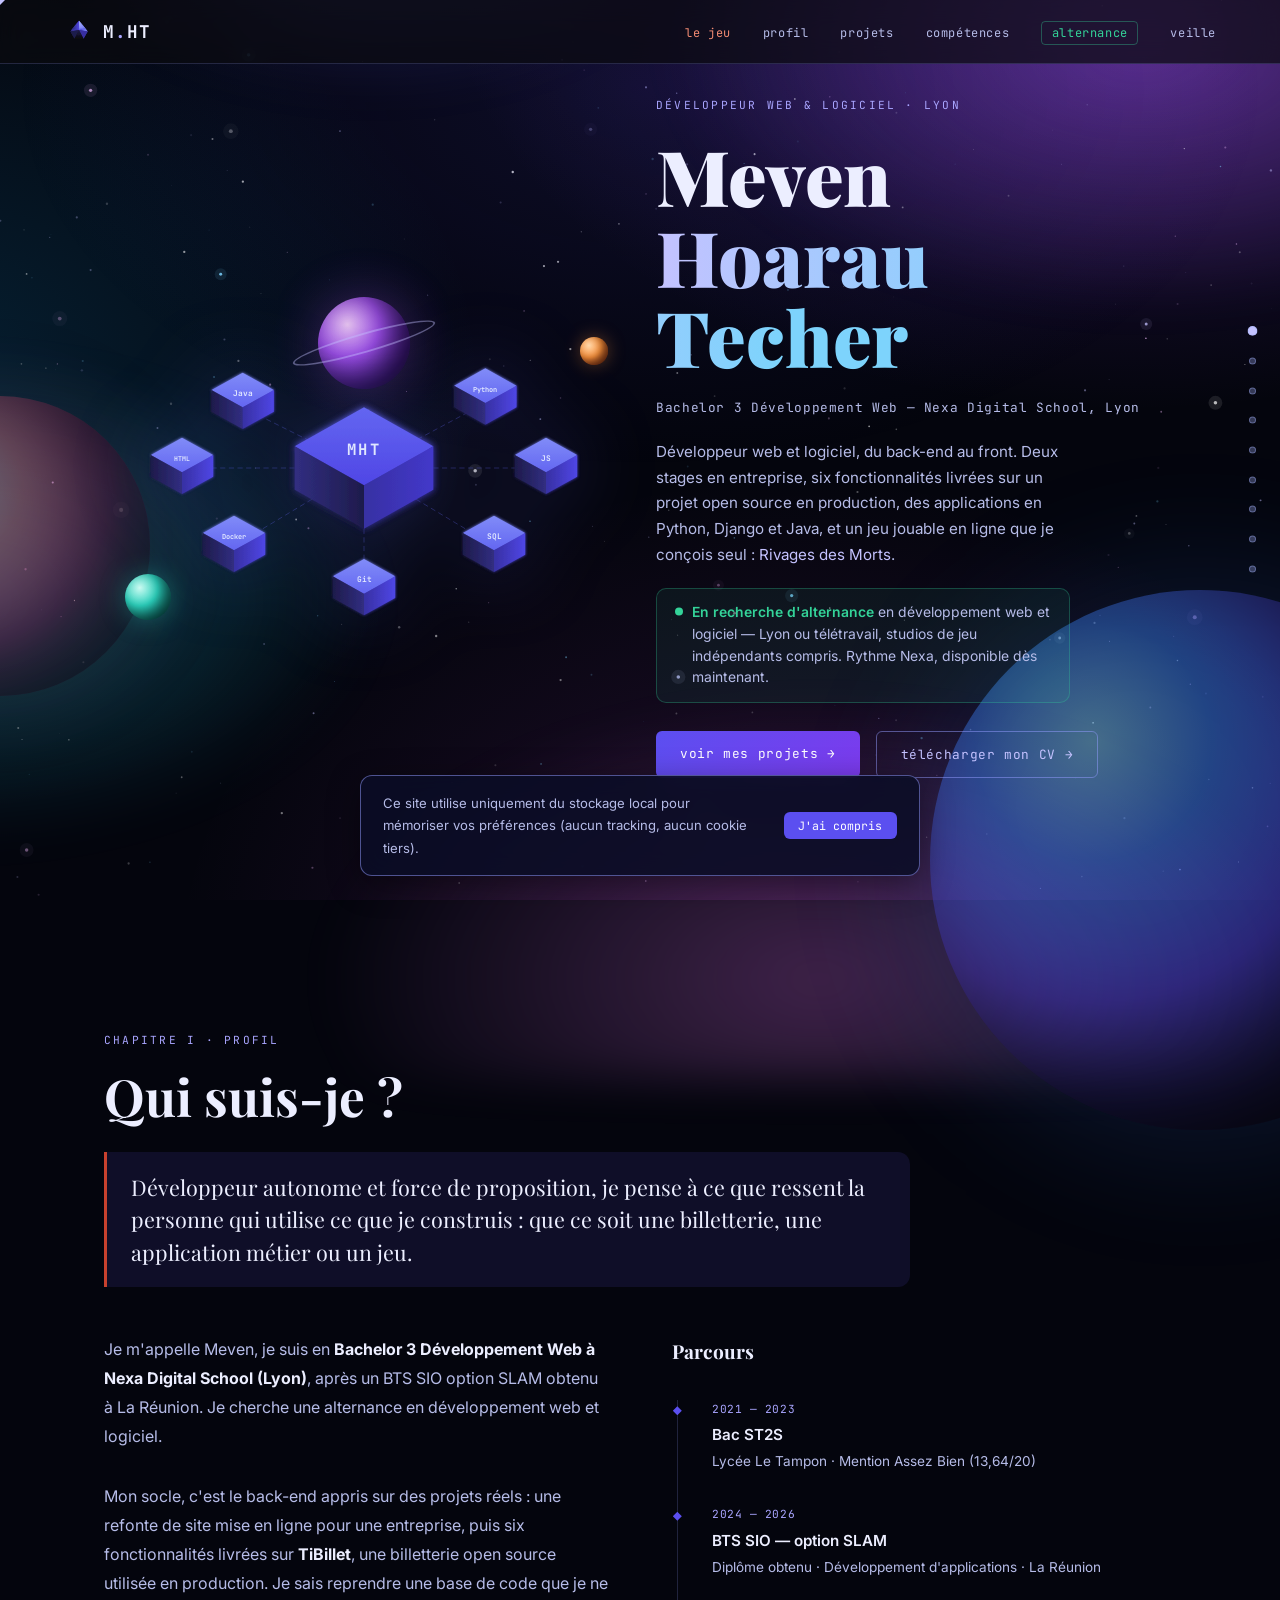
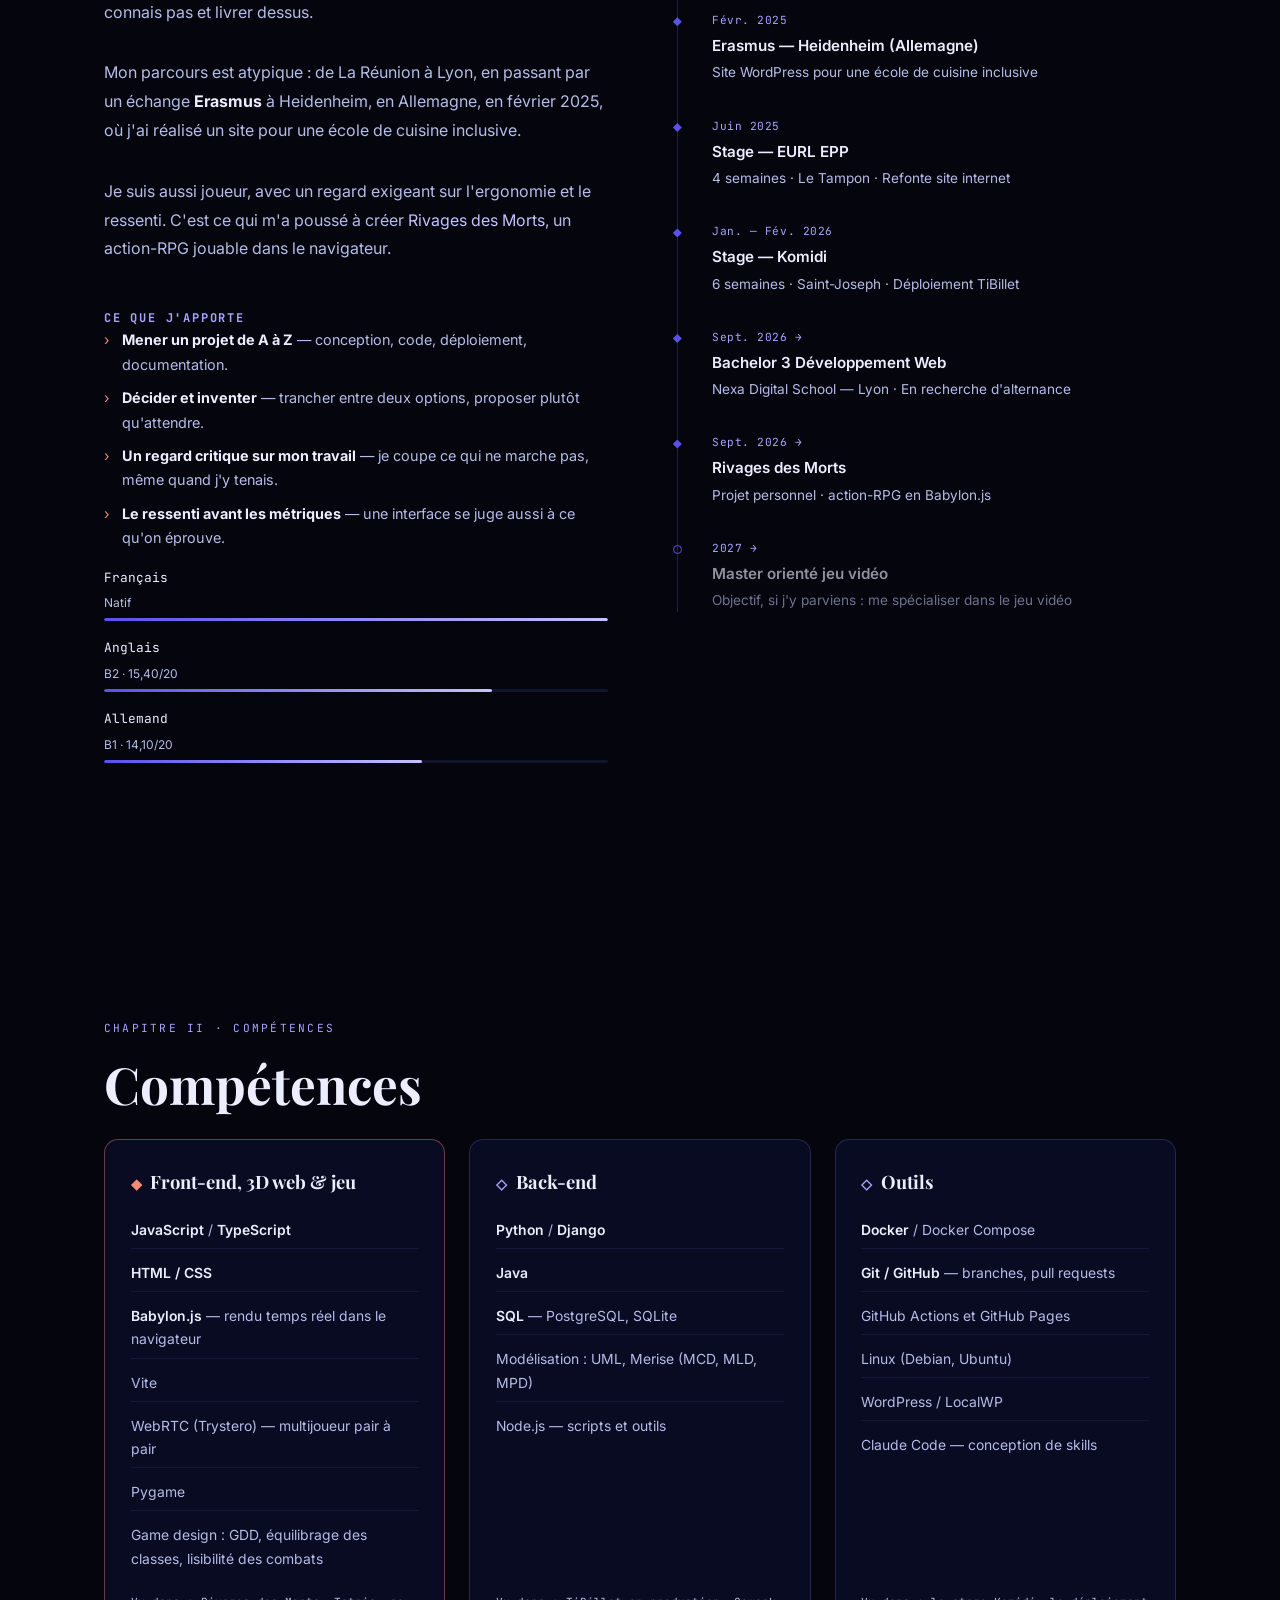
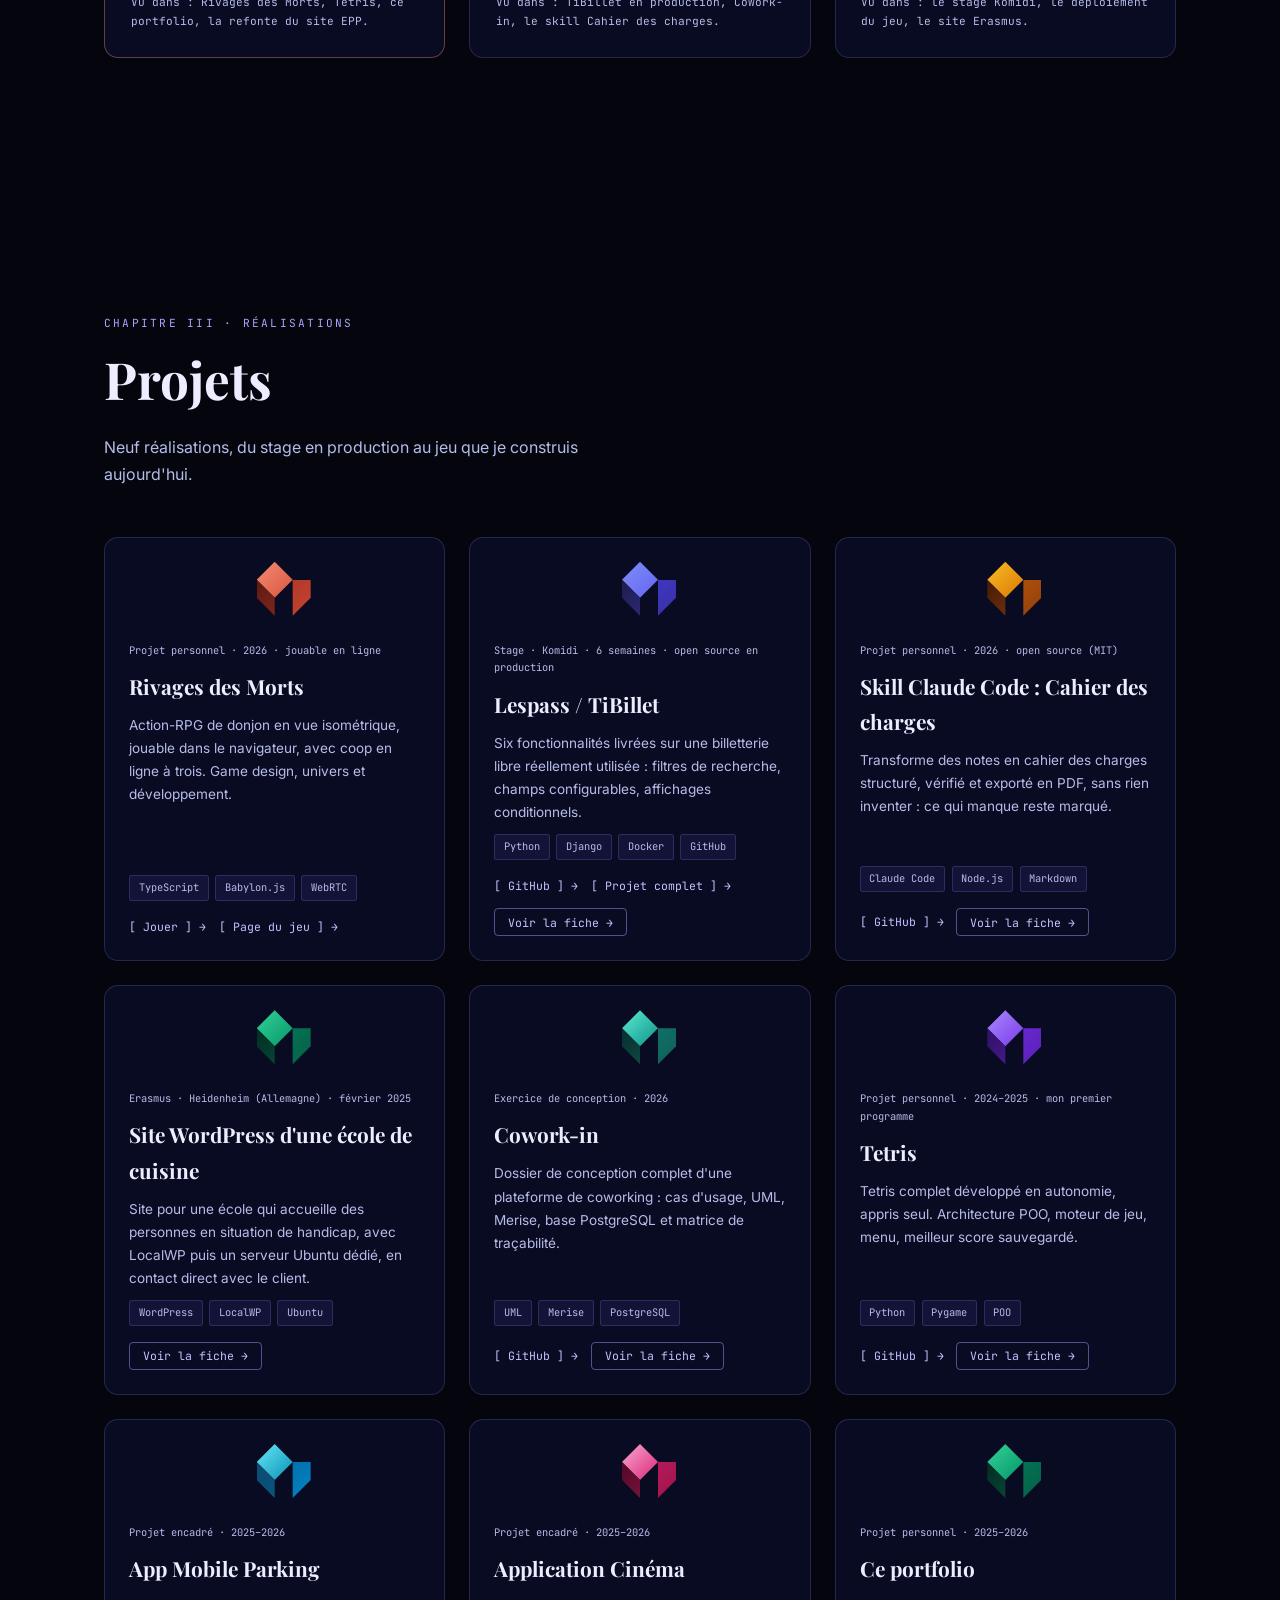
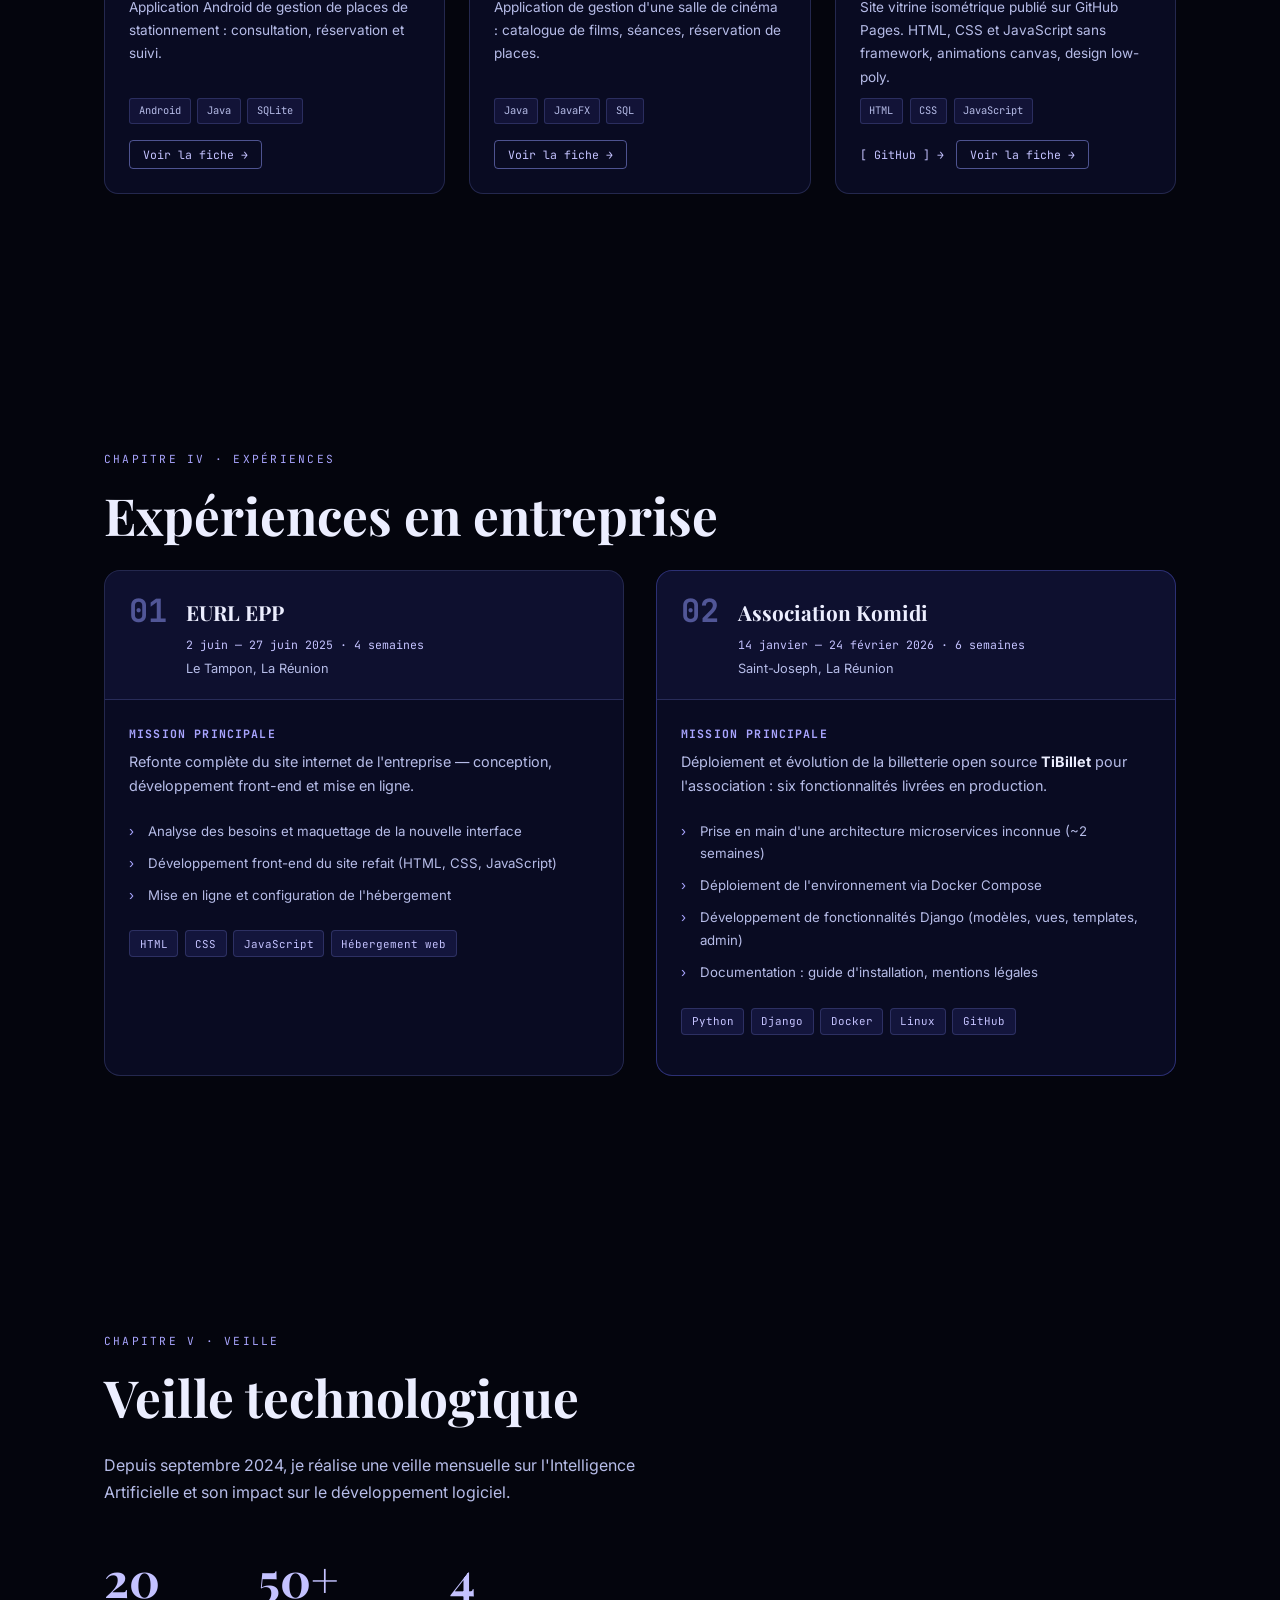
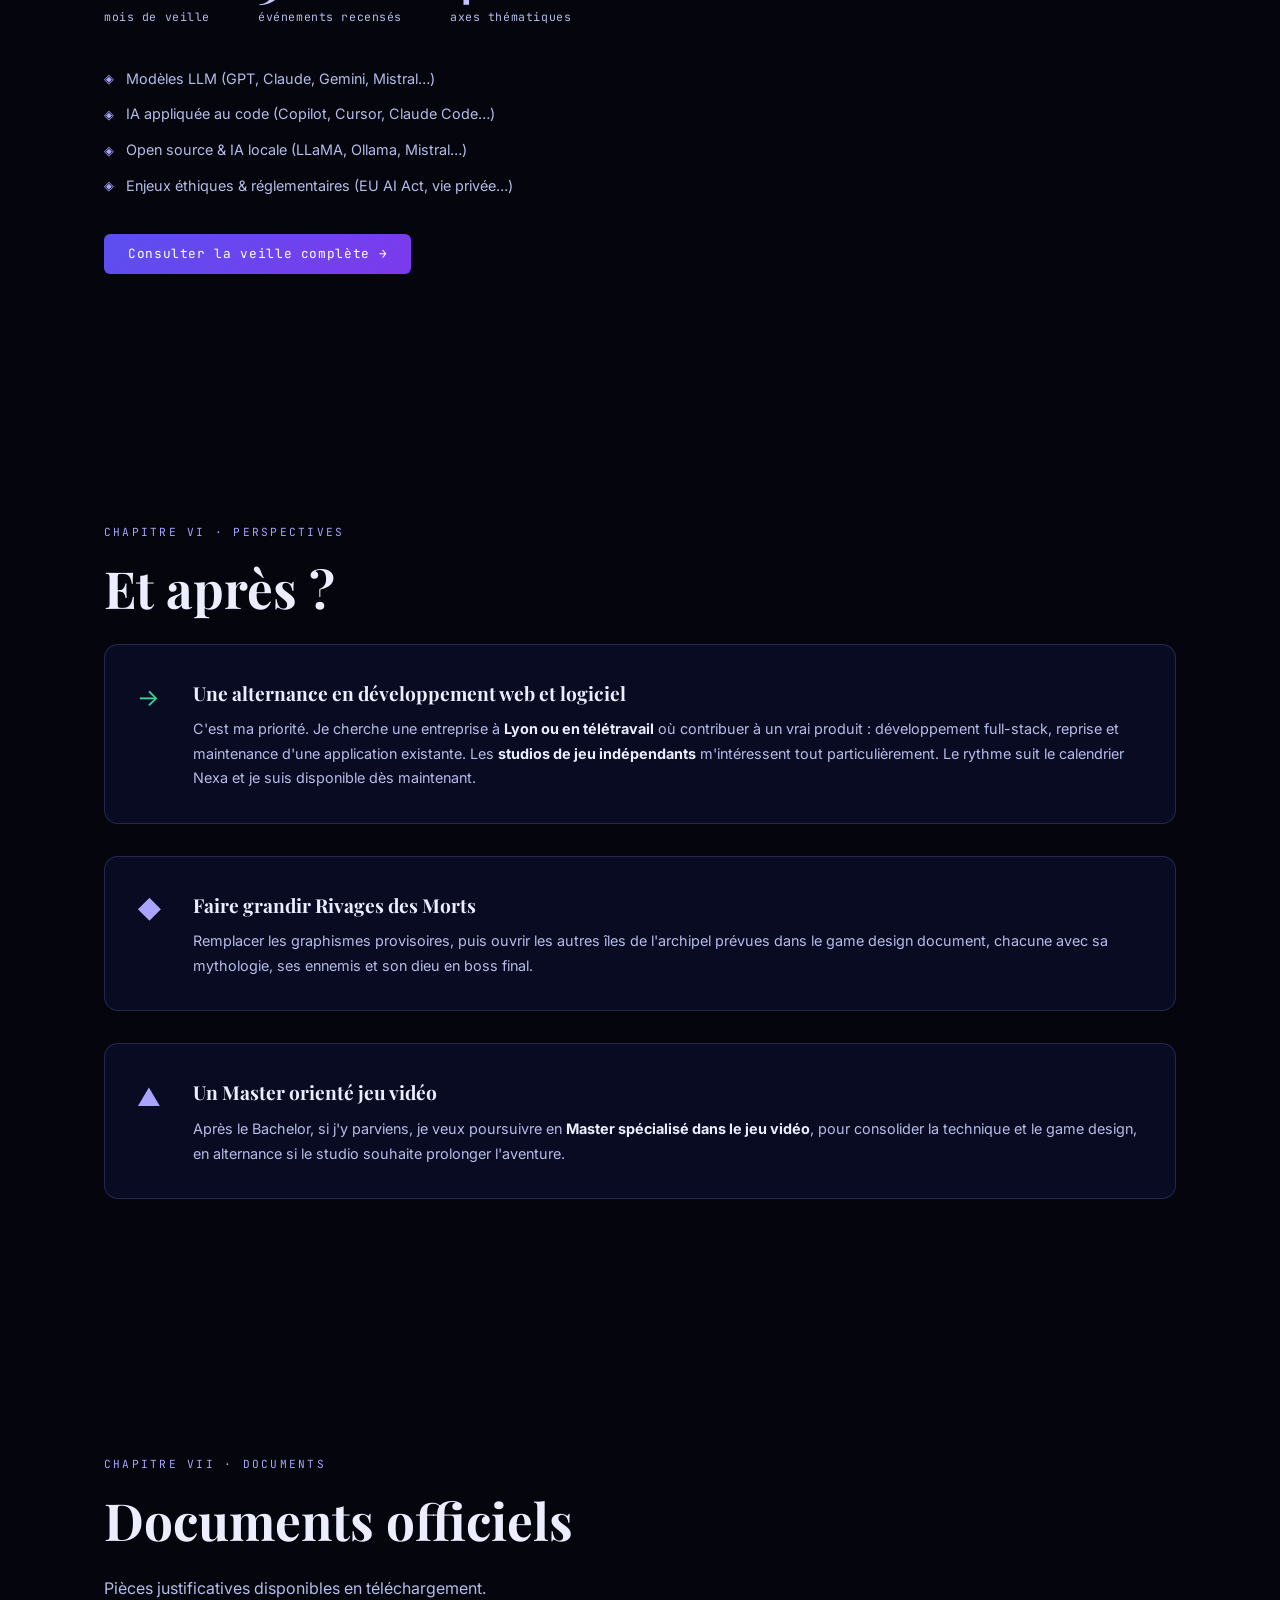
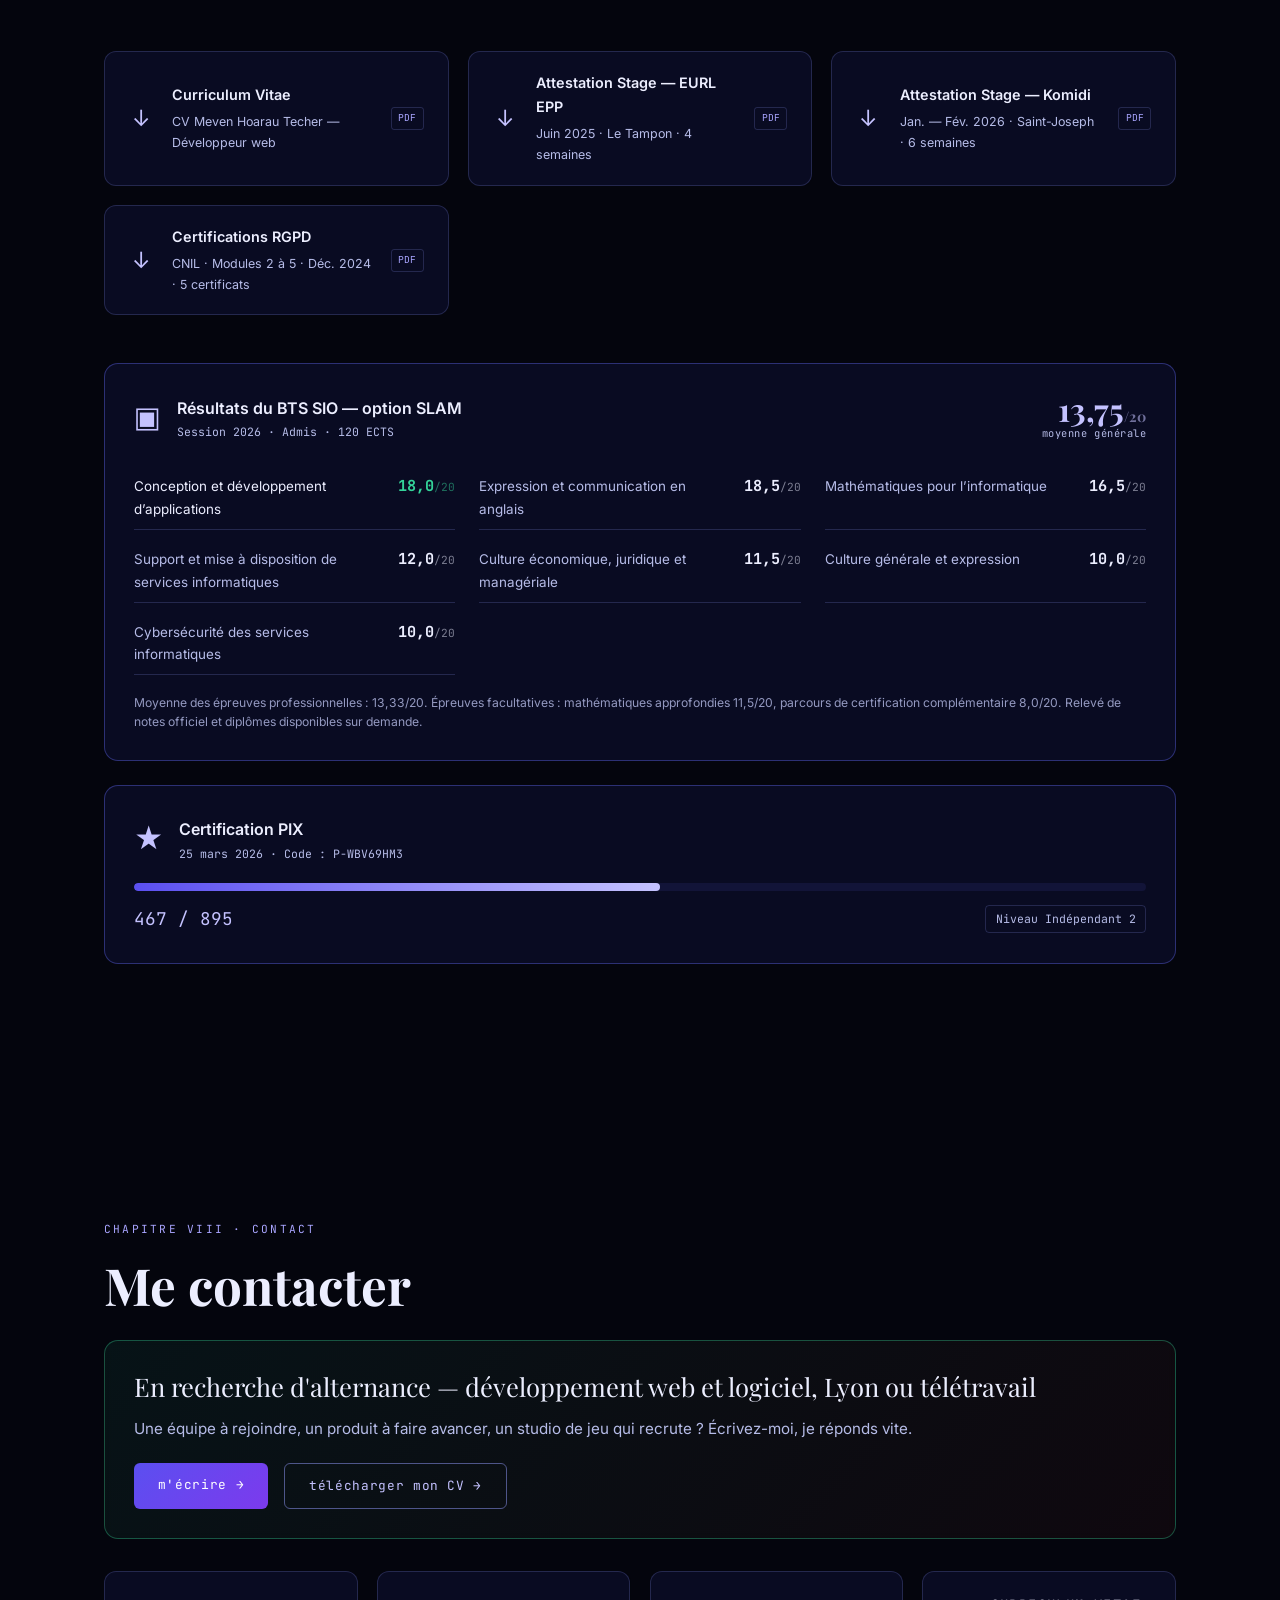
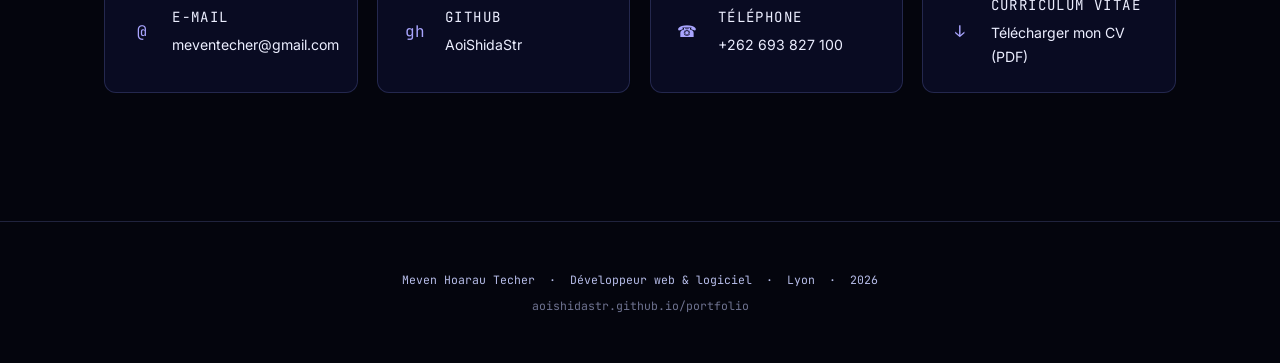
==== commit 00022023: "design: galaxie plus spatiale ; contact et CV jeu vidéo sur la page du jeu - Nébuleuses animées, éto" ====
--- a/index.html
+++ b/index.html
@@ -38,6 +38,8 @@
 
   <!-- ── Lumière ambiante scroll ── -->
   <div class="ambient-light" id="ambient-light" aria-hidden="true"></div>
+  <div class="cosmos-planet" aria-hidden="true"></div>
+  <div class="cosmos-planet cosmos-planet--2" aria-hidden="true"></div>
 
   <!-- ── Barre de progression ── -->
   <div class="progress-bar" id="progress-bar" role="progressbar" aria-label="Progression de lecture" aria-valuenow="0" aria-valuemin="0" aria-valuemax="100"></div>
@@ -110,6 +112,8 @@
     <section class="hero" id="hero">
 
       <div class="hero-iso" aria-hidden="true">
+        <span class="planet planet--teal"></span>
+        <span class="planet planet--orange"></span>
         <svg class="iso-svg" viewBox="0 0 600 420" xmlns="http://www.w3.org/2000/svg">
           <defs>
             <linearGradient id="face-top" x1="0" y1="0" x2="0" y2="1">
--- a/style.css
+++ b/style.css
@@ -1711,6 +1711,154 @@
 }
 .cta-text { color: var(--text-muted); font-size: .95rem; }
 
+
+/* ================================================================
+   THÈME GALAXIE — fond spatial, nébuleuses, étoiles (canvas)
+   ================================================================ */
+:root {
+  --bg:          #04050d;
+  --surface:     #141842;
+  --surface-2:   rgba(11, 13, 38, 0.88);
+  --indigo:      #5b4ff0;
+  --indigo-lt:   #c4c2ff;
+  --indigo-dim:  #4338ca;
+  --indigo-400:  #a9a5ff;
+  --text:        #eceeff;
+  --text-muted:  #b6bce8;
+  --border:      rgba(147, 155, 255, 0.20);
+  --border-glow: rgba(147, 155, 255, 0.50);
+  --cosmos-cyan: #7dd3fc;
+}
+
+body {
+  background:
+    radial-gradient(1100px 720px at 88% -4%, rgba(124, 58, 237, 0.30), transparent 62%),
+    radial-gradient(900px 700px at -6% 42%, rgba(14, 165, 233, 0.17), transparent 62%),
+    radial-gradient(1000px 800px at 62% 108%, rgba(217, 70, 239, 0.15), transparent 62%),
+    var(--bg);
+  background-attachment: fixed;
+}
+
+.hero-name span {
+  background: linear-gradient(90deg, #c4c2ff 0%, #7dd3fc 75%);
+  -webkit-background-clip: text;
+  background-clip: text;
+  color: transparent;
+}
+
+/* Petite planète derrière les cubes de l'accueil */
+.hero-iso { position: relative; }
+.hero-iso::before {
+  content: '';
+  position: absolute;
+  top: 3%;
+  left: 50%;
+  margin-left: -46px;
+  width: 92px;
+  height: 92px;
+  border-radius: 50%;
+  background: radial-gradient(circle at 32% 30%, #f5d0fe 0%, #a855f7 36%, #4c1d95 72%, #1e1b4b 100%);
+  box-shadow: 0 0 56px rgba(168, 85, 247, 0.38), inset -14px -10px 30px rgba(0, 0, 0, 0.55);
+  opacity: .92;
+  pointer-events: none;
+}
+.hero-iso::after {
+  content: '';
+  position: absolute;
+  top: calc(3% + 36px);
+  left: 50%;
+  margin-left: -74px;
+  width: 148px;
+  height: 20px;
+  border-radius: 50%;
+  border: 2px solid rgba(196, 194, 255, 0.42);
+  transform: rotate(-16deg);
+  pointer-events: none;
+}
+
+.iso-block-card, .stage-card, .persp-block, .skill-group, .doc-card, .contact-card, .rivages-col, .shot,
+.results-block, .pix-block, .cta-block { backdrop-filter: blur(4px); }
+.iso-block-card:hover { box-shadow: 0 16px 48px rgba(91, 79, 240, 0.28), 0 0 0 1px rgba(125, 211, 252, 0.25); }
+
+
+/* Nébuleuses : nappes de couleur qui dérivent lentement derrière tout le site */
+body::before {
+  content: '';
+  position: fixed;
+  inset: -20%;
+  z-index: 0;
+  pointer-events: none;
+  background:
+    radial-gradient(38% 30% at 78% 18%, rgba(168, 85, 247, 0.42), transparent 70%),
+    radial-gradient(34% 28% at 12% 62%, rgba(34, 211, 238, 0.26), transparent 70%),
+    radial-gradient(40% 32% at 60% 92%, rgba(232, 121, 249, 0.26), transparent 70%),
+    radial-gradient(26% 20% at 35% 8%, rgba(99, 102, 241, 0.30), transparent 70%);
+  filter: blur(22px);
+  animation: nebula-drift 90s ease-in-out infinite alternate;
+}
+@keyframes nebula-drift {
+  from { transform: translate3d(0, 0, 0) rotate(0deg) scale(1); }
+  to   { transform: translate3d(-3%, 2%, 0) rotate(6deg) scale(1.08); }
+}
+
+/* Grandes planètes fixes, en partie hors écran */
+.cosmos-planet {
+  position: fixed;
+  right: -190px;
+  bottom: -230px;
+  width: 540px;
+  height: 540px;
+  border-radius: 50%;
+  z-index: 0;
+  pointer-events: none;
+  background: radial-gradient(circle at 30% 28%, #7dd3fc 0%, #3b82f6 22%, #4f46e5 48%, #1e1b4b 78%, #0a0a1f 100%);
+  box-shadow: 0 0 130px 24px rgba(59, 130, 246, 0.26), inset -64px -52px 120px rgba(0, 0, 0, 0.72);
+  opacity: 0.5;
+}
+.cosmos-planet--2 {
+  right: auto;
+  bottom: auto;
+  left: -150px;
+  top: 44%;
+  width: 300px;
+  height: 300px;
+  background: radial-gradient(circle at 32% 30%, #fecdd3 0%, #fb7185 26%, #be185d 56%, #4a0d2e 84%, #14060f 100%);
+  box-shadow: 0 0 90px 14px rgba(244, 63, 94, 0.2), inset -40px -32px 80px rgba(0, 0, 0, 0.7);
+  opacity: 0.38;
+}
+
+/* Petites planètes autour des cubes de l'accueil */
+.planet { position: absolute; border-radius: 50%; pointer-events: none; }
+.planet--teal {
+  left: 4%;
+  bottom: 8%;
+  width: 46px;
+  height: 46px;
+  background: radial-gradient(circle at 32% 30%, #ccfbf1 0%, #2dd4bf 40%, #0f766e 78%, #042f2e 100%);
+  box-shadow: 0 0 26px rgba(45, 212, 191, 0.35), inset -7px -6px 14px rgba(0, 0, 0, 0.5);
+}
+.planet--orange {
+  right: 3%;
+  top: 14%;
+  width: 28px;
+  height: 28px;
+  background: radial-gradient(circle at 32% 30%, #fed7aa 0%, #fb923c 45%, #9a3412 90%);
+  box-shadow: 0 0 18px rgba(251, 146, 60, 0.35), inset -5px -4px 9px rgba(0, 0, 0, 0.5);
+}
+
+@media (max-width: 700px) {
+  .cosmos-planet { width: 300px; height: 300px; right: -120px; bottom: -140px; }
+  .cosmos-planet--2 { display: none; }
+}
+@media (prefers-reduced-motion: reduce) {
+  body::before { animation: none; }
+}
+
+.nav.scrolled { background: rgba(4, 5, 13, 0.82); backdrop-filter: blur(10px); }
+.rgpd-banner, .modal-card { backdrop-filter: blur(12px); }
+.btn-primary { background: linear-gradient(135deg, #5b4ff0, #7c3aed); }
+.btn-primary:hover { background: linear-gradient(135deg, #4c42d6, #6d28d9); }
+
 /* ================================================================
    22. RESPONSIVE
    ================================================================ */
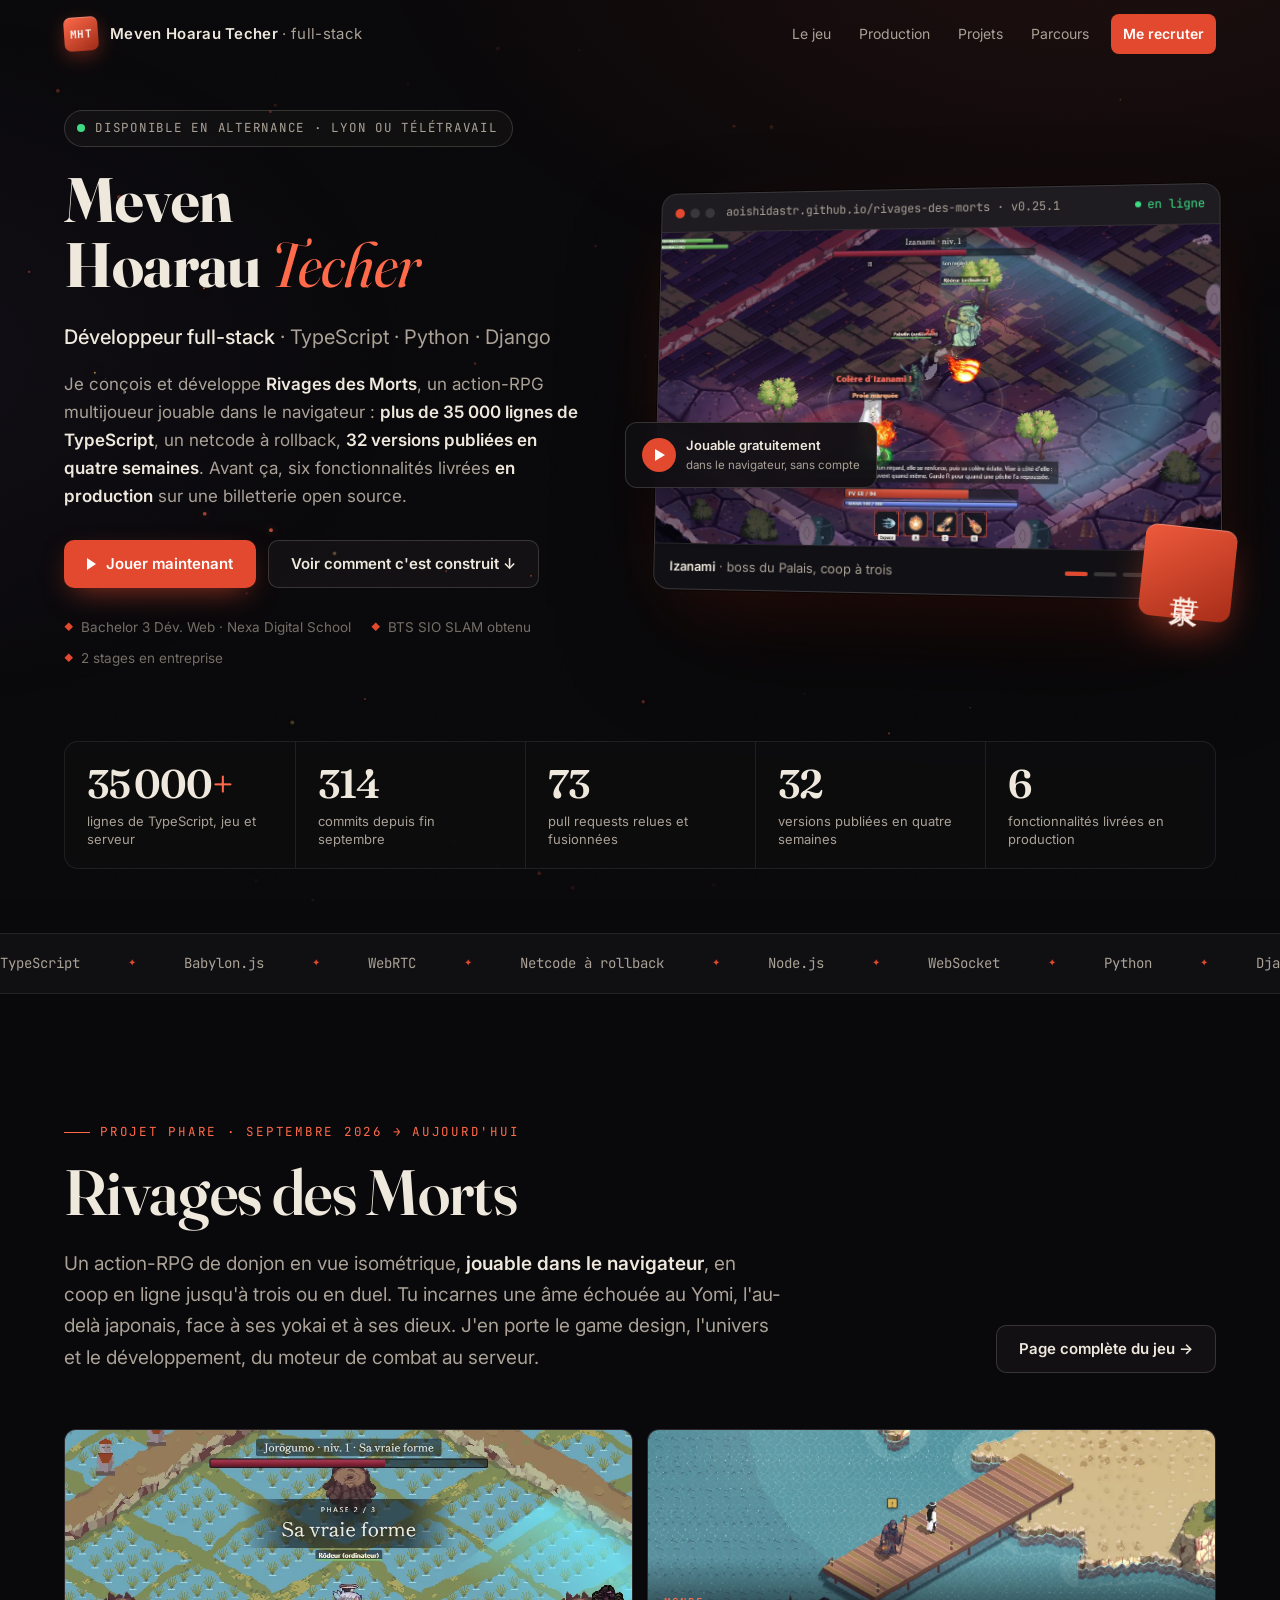
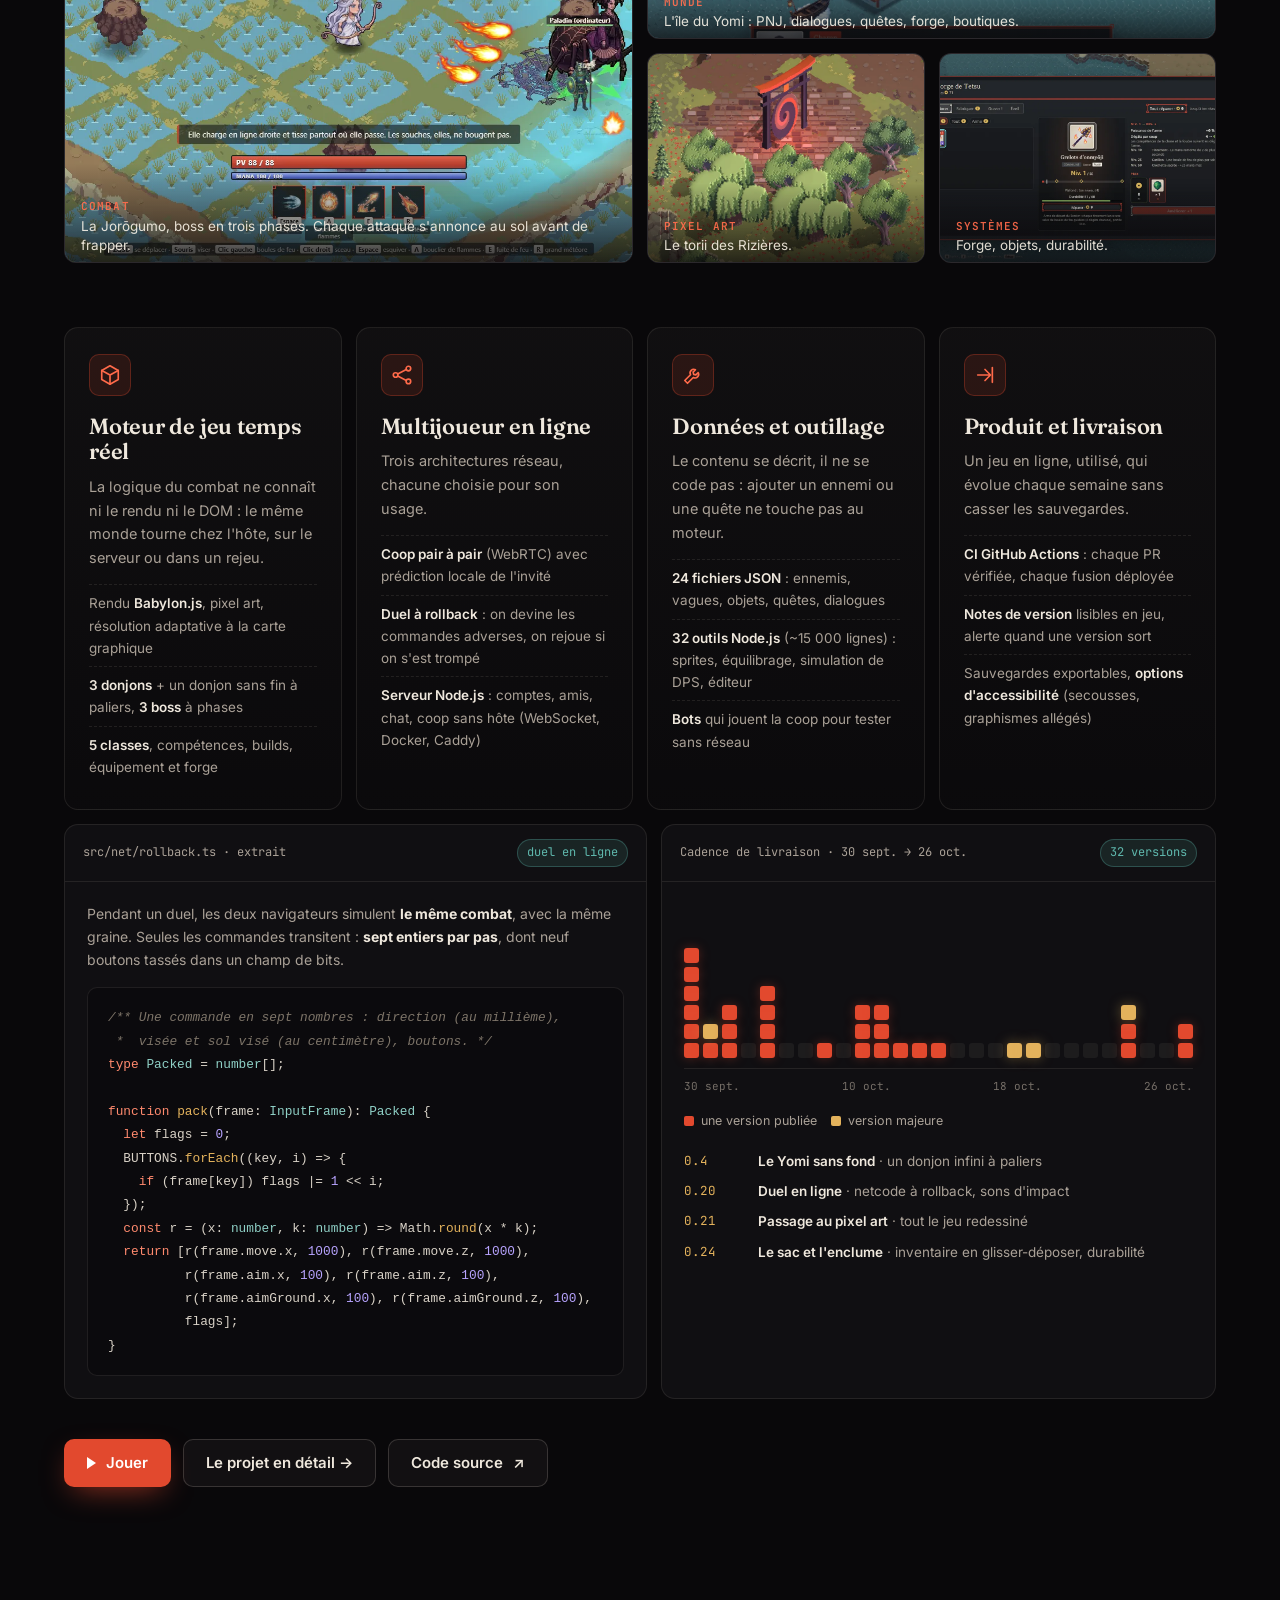
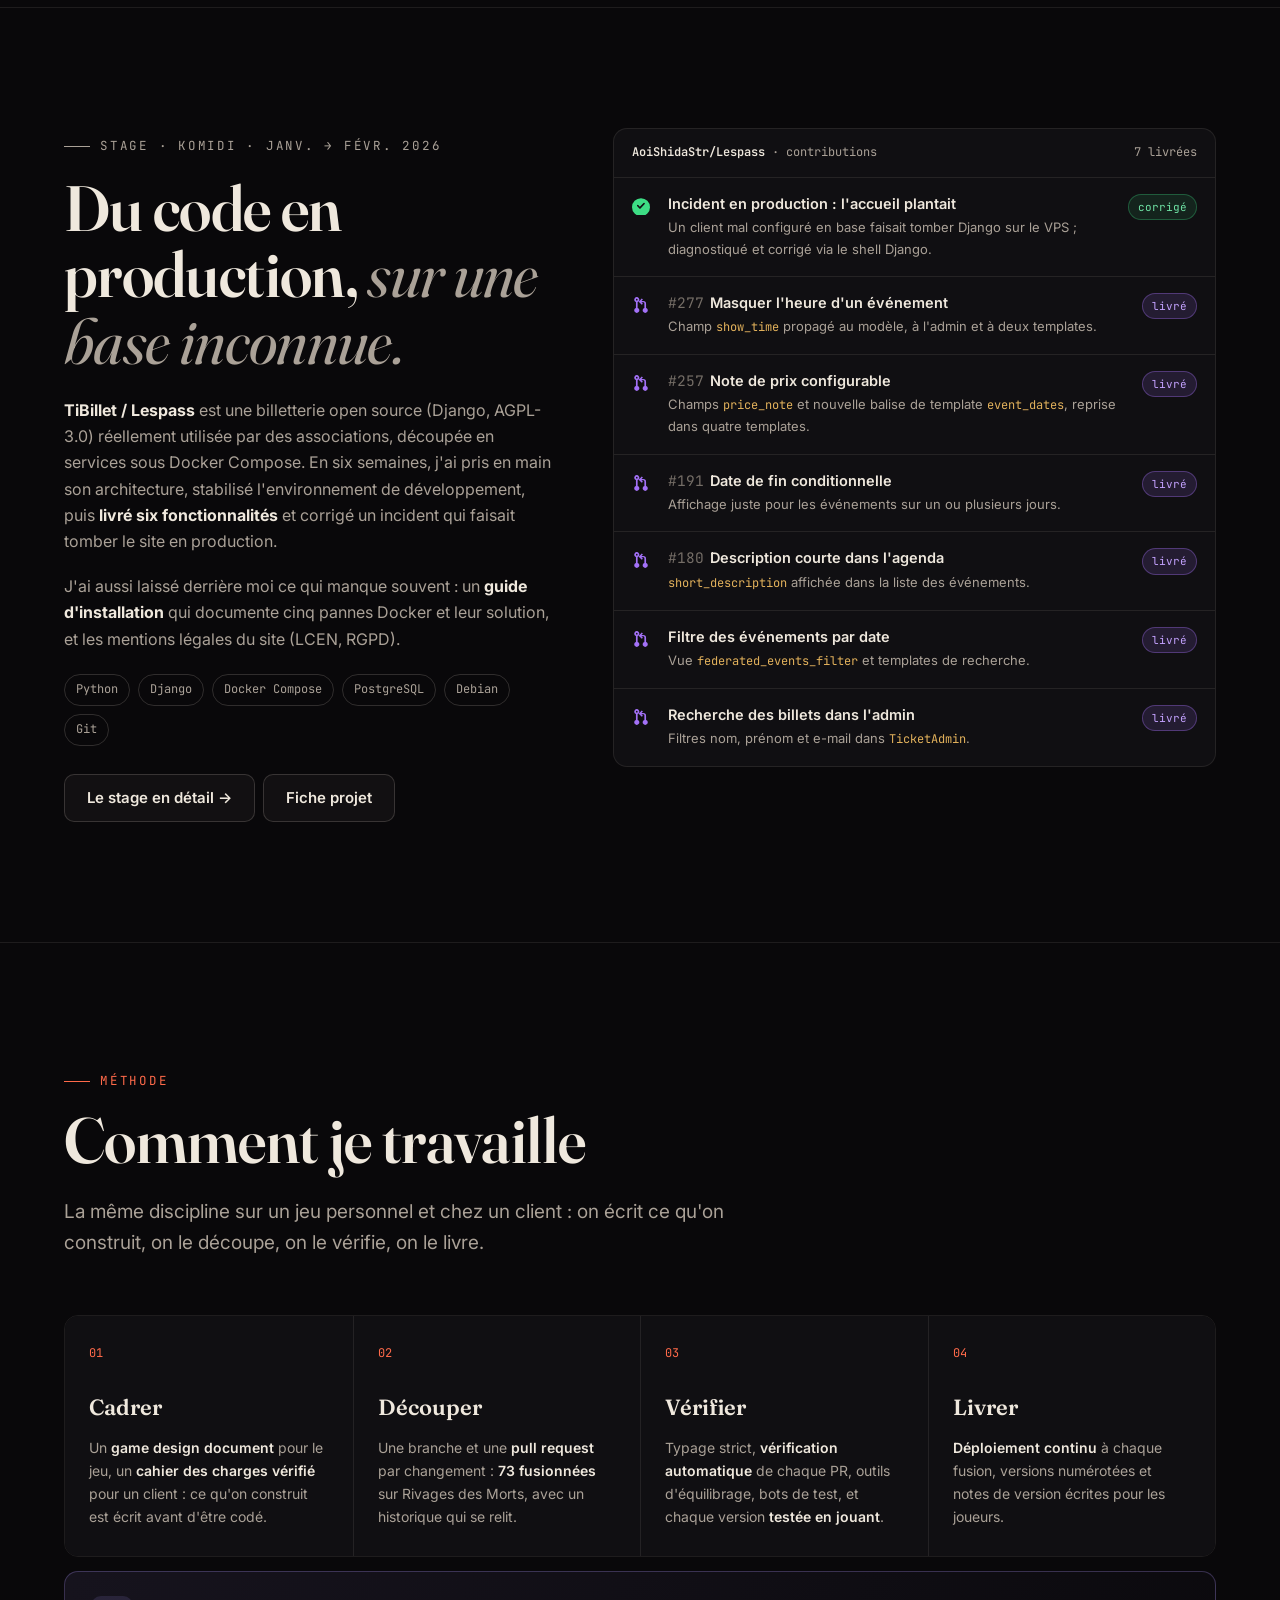
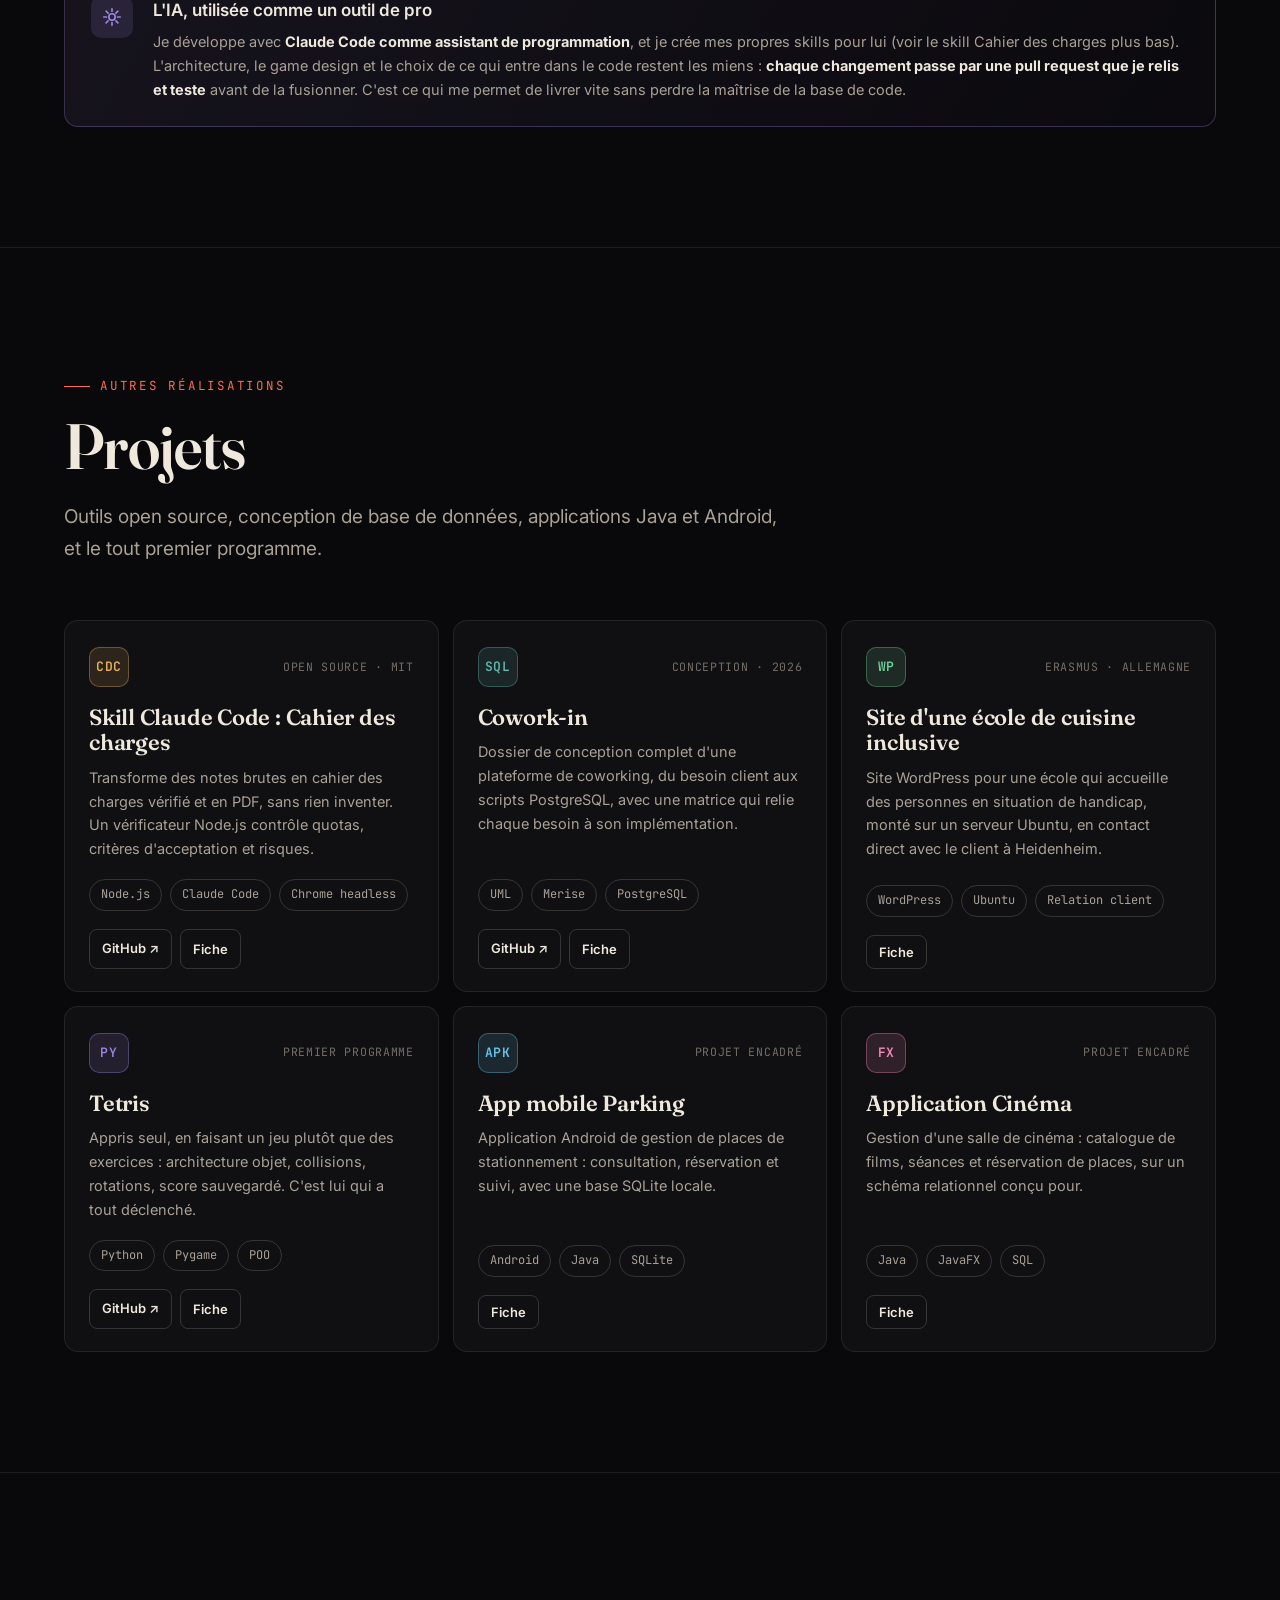
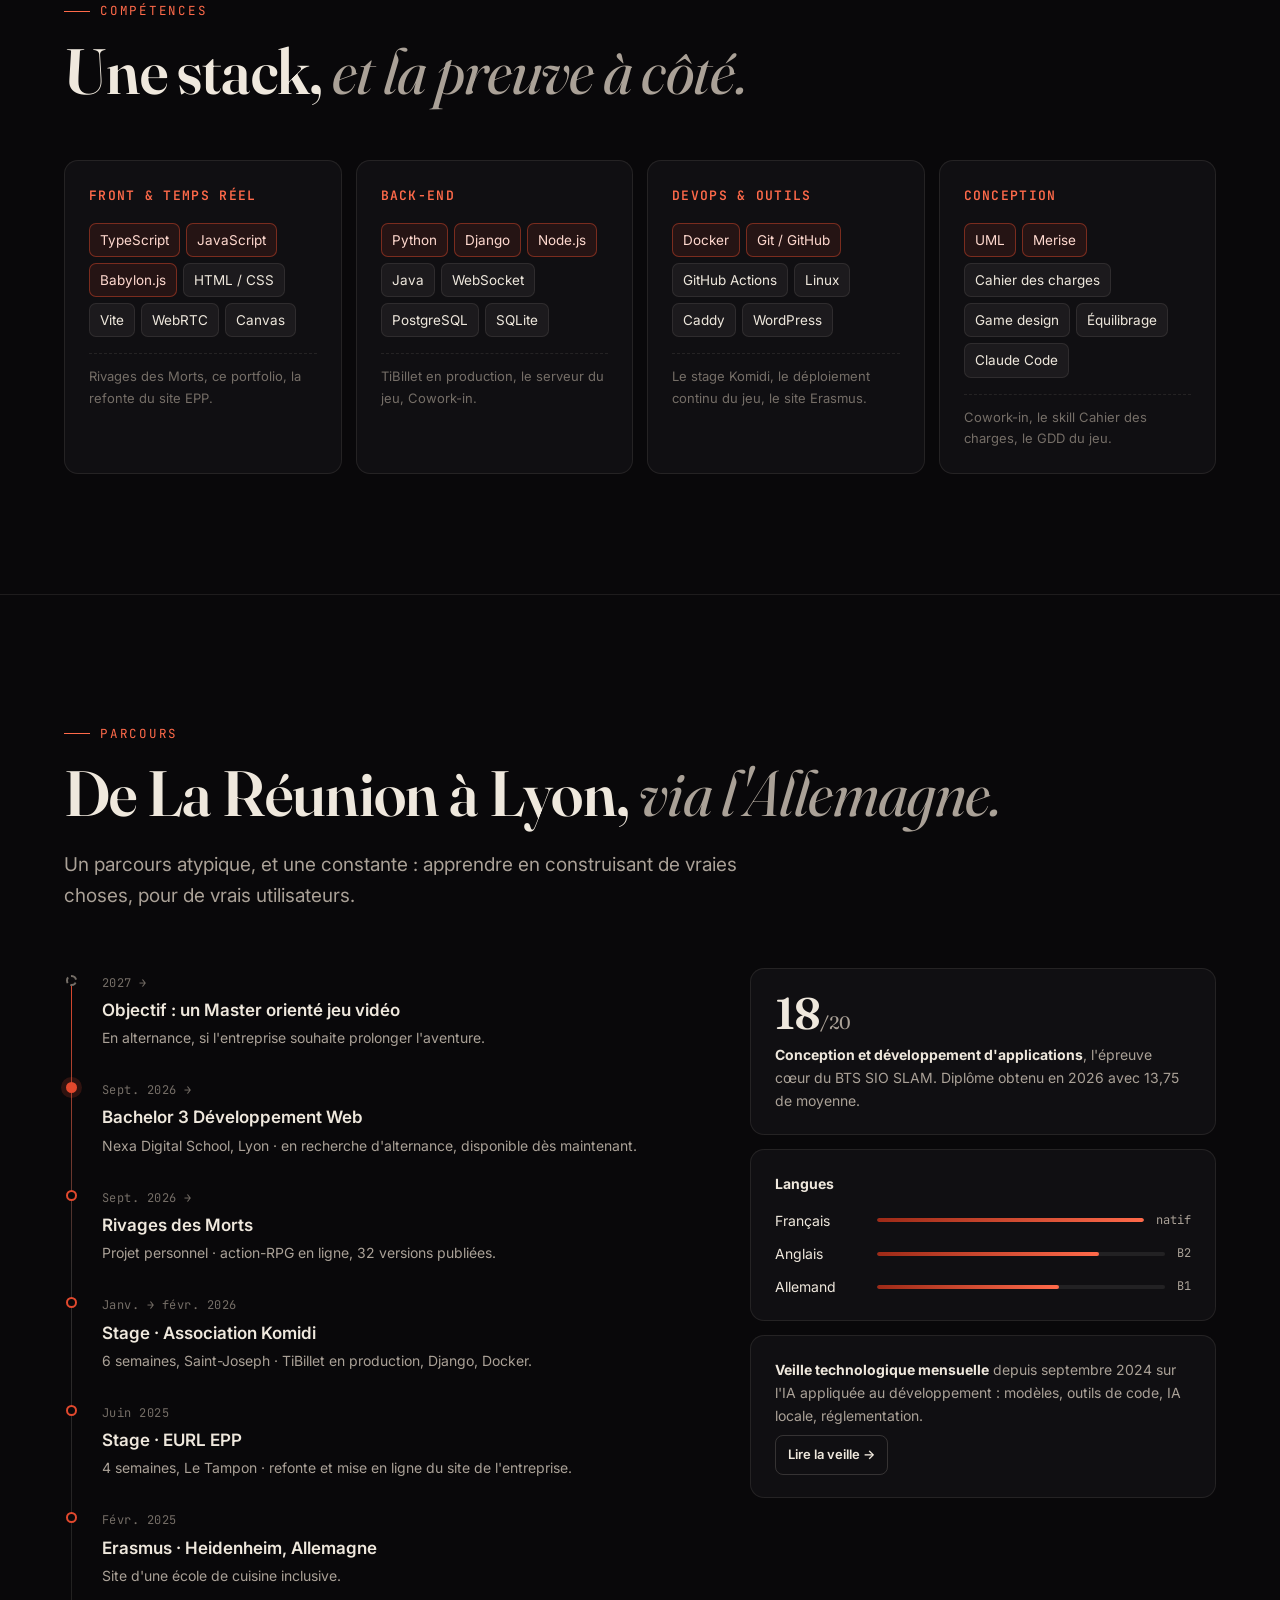
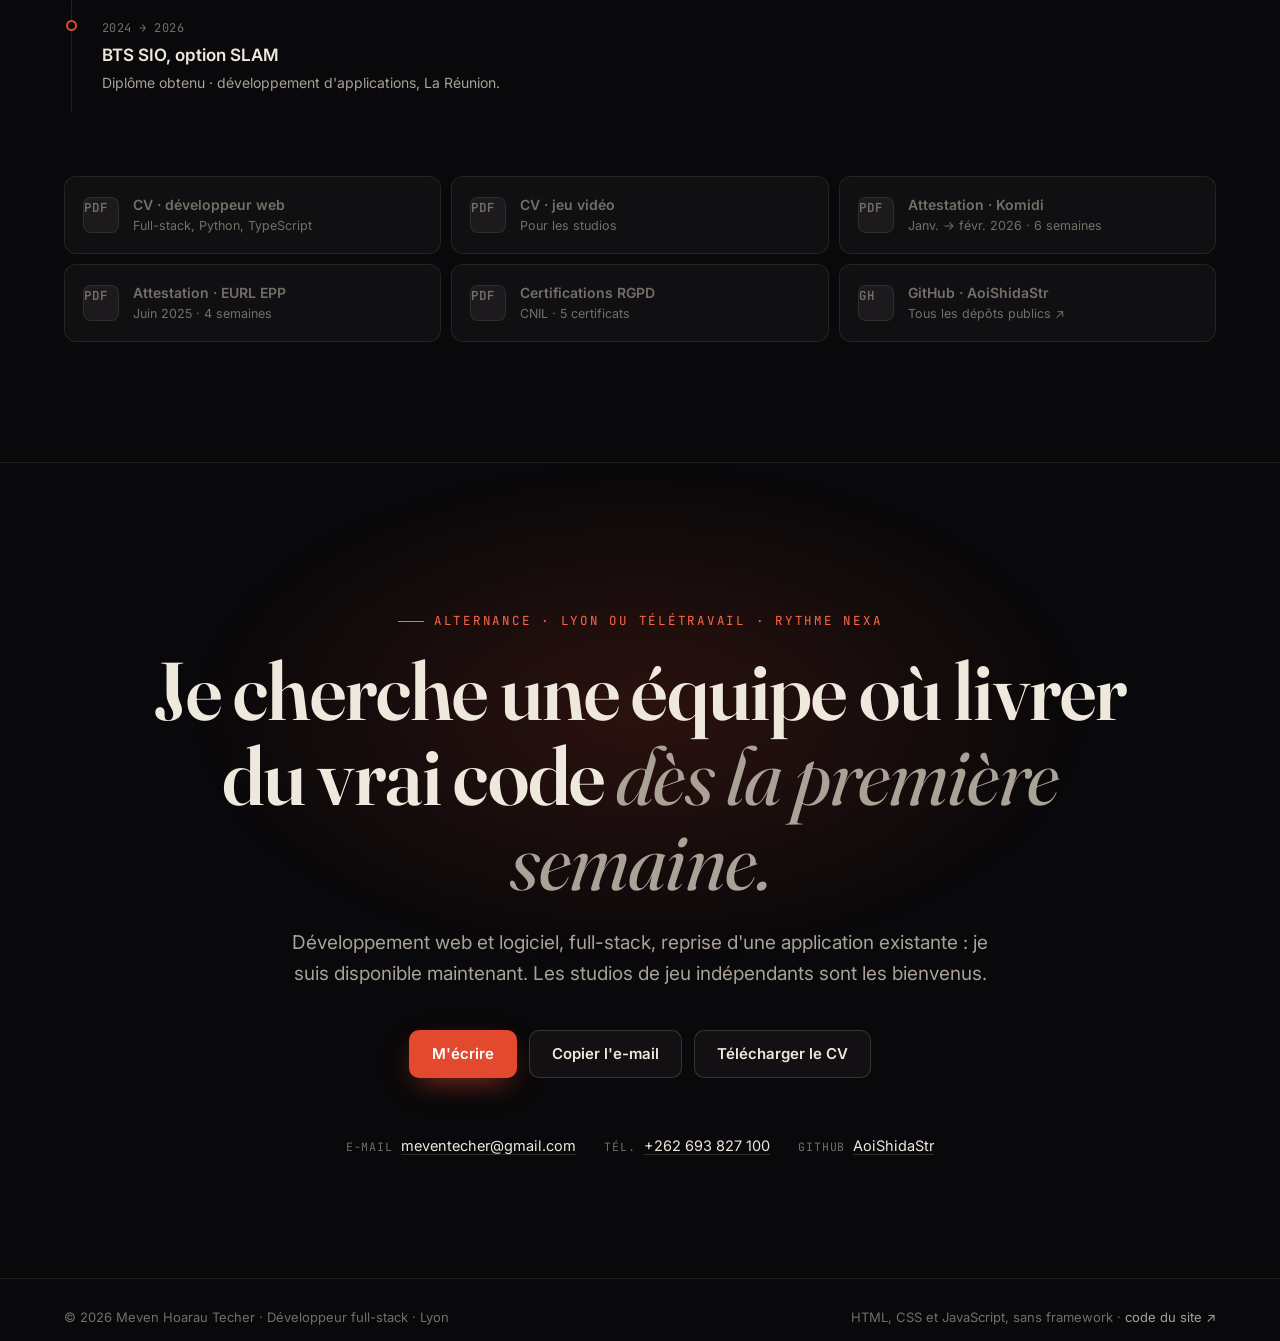
==== commit 9630bf20: "refonte: portfolio encre et vermillon, captures du jeu en pixel art - Accueil repensé pour convaincr" ====
--- a/index.html
+++ b/index.html
@@ -3,919 +3,542 @@
 <head>
   <meta charset="UTF-8">
   <meta name="viewport" content="width=device-width, initial-scale=1.0">
-  <title>Meven Hoarau Techer — Développeur web &amp; logiciel · Recherche alternance</title>
-  <meta name="description" content="Portfolio de Meven Hoarau Techer, développeur web et logiciel à Lyon. Bachelor 3 Développement Web à Nexa, en recherche d'alternance. Projets Python, Django, Java, JavaScript, open source et un jeu jouable en ligne, Rivages des Morts.">
-  <meta name="theme-color" content="#0a0a0f">
-
-  <!-- Open Graph / aperçu de partage -->
+  <title>Meven Hoarau Techer — Développeur full-stack · Alternance</title>
+  <meta name="description" content="Meven Hoarau Techer, développeur full-stack à Lyon (TypeScript, Python, Django). Auteur de Rivages des Morts, un action-RPG multijoueur jouable dans le navigateur : 35 000 lignes de TypeScript, netcode à rollback, 32 versions en quatre semaines. En recherche d'alternance.">
+  <meta name="theme-color" content="#09080a">
+
   <meta property="og:type" content="website">
   <meta property="og:locale" content="fr_FR">
   <meta property="og:site_name" content="Meven Hoarau Techer">
-  <meta property="og:title" content="Meven Hoarau Techer — Développeur web &amp; logiciel">
-  <meta property="og:description" content="Développeur web et logiciel à Lyon, en recherche d'alternance : Python, Django, Java, JavaScript, projet open source en production et un jeu jouable en ligne.">
+  <meta property="og:title" content="Meven Hoarau Techer — Développeur full-stack">
+  <meta property="og:description" content="Un action-RPG multijoueur jouable dans le navigateur, 35 000 lignes de TypeScript, un netcode à rollback, et du code livré en production. En recherche d'alternance à Lyon.">
   <meta property="og:url" content="https://aoishidastr.github.io/portfolio/">
   <meta property="og:image" content="https://aoishidastr.github.io/portfolio/img/og-rivages.jpg">
   <meta property="og:image:width" content="1200">
   <meta property="og:image:height" content="630">
-  <meta property="og:image:alt" content="Combat contre la Jorōgumo, boss de Rivages des Morts, dans une rizière en vue isométrique">
+  <meta property="og:image:alt" content="Combat contre Izanami, boss de Rivages des Morts, en pixel art isométrique">
   <meta name="twitter:card" content="summary_large_image">
 
   <link rel="preconnect" href="https://fonts.googleapis.com">
   <link rel="preconnect" href="https://fonts.gstatic.com" crossorigin>
-  <link href="https://fonts.googleapis.com/css2?family=Playfair+Display:wght@700;900&family=Inter:wght@300;400;500;600&family=JetBrains+Mono:wght@400;700&display=swap" rel="stylesheet">
-  <link rel="stylesheet" href="style.css">
+  <link href="https://fonts.googleapis.com/css2?family=Fraunces:ital,opsz,wght@0,9..144,400;0,9..144,600;0,9..144,700;0,9..144,800;1,9..144,400&family=Inter:wght@400;500;600&family=JetBrains+Mono:wght@400;600&display=swap" rel="stylesheet">
+  <link rel="preload" as="image" href="img/rivages/izanami.webp">
+  <link rel="stylesheet" href="site.css">
 </head>
 <body>
-
   <a class="skip-link" href="#main">Aller au contenu</a>
 
-  <!-- ── Curseur personnalisé ── -->
-  <div class="cursor" id="cursor" aria-hidden="true"></div>
-  <div class="cursor-halo" id="cursor-halo" aria-hidden="true"></div>
-
-  <!-- ── Canvas particules ── -->
-  <canvas id="canvas-bg" aria-hidden="true"></canvas>
-
-  <!-- ── Lumière ambiante scroll ── -->
-  <div class="ambient-light" id="ambient-light" aria-hidden="true"></div>
-  <div class="cosmos-planet" aria-hidden="true"></div>
-  <div class="cosmos-planet cosmos-planet--2" aria-hidden="true"></div>
-
-  <!-- ── Barre de progression ── -->
-  <div class="progress-bar" id="progress-bar" role="progressbar" aria-label="Progression de lecture" aria-valuenow="0" aria-valuemin="0" aria-valuemax="100"></div>
-
-  <!-- ── Navigation points (droite) ── -->
-  <nav class="dot-nav" id="dot-nav" aria-label="Navigation par section">
-    <a href="#hero"         class="dot-nav-item" data-label="Accueil"><span class="dot"></span><span class="sr-only">Accueil</span></a>
-    <a href="#presentation" class="dot-nav-item" data-label="Profil"><span class="dot"></span><span class="sr-only">Profil</span></a>
-    <a href="#competences"  class="dot-nav-item" data-label="Compétences"><span class="dot"></span><span class="sr-only">Compétences</span></a>
-    <a href="#projets"      class="dot-nav-item" data-label="Projets"><span class="dot"></span><span class="sr-only">Projets</span></a>
-    <a href="#stages"       class="dot-nav-item" data-label="Expériences"><span class="dot"></span><span class="sr-only">Expériences</span></a>
-    <a href="#veille"       class="dot-nav-item" data-label="Veille"><span class="dot"></span><span class="sr-only">Veille</span></a>
-    <a href="#perspectives" class="dot-nav-item" data-label="Perspectives"><span class="dot"></span><span class="sr-only">Perspectives</span></a>
-    <a href="#documents"    class="dot-nav-item" data-label="Documents"><span class="dot"></span><span class="sr-only">Documents</span></a>
-    <a href="#contact"      class="dot-nav-item" data-label="Contact"><span class="dot"></span><span class="sr-only">Contact</span></a>
-  </nav>
-
-  <!-- ── Modal fiche projet ── -->
-  <div class="modal-overlay" id="modal-overlay" role="dialog" aria-modal="true" aria-labelledby="modal-title" aria-hidden="true">
-    <div class="modal-card">
-      <button class="modal-close" id="modal-close" aria-label="Fermer la fiche">✕</button>
-      <div class="modal-content" id="modal-content"></div>
+  <header class="topbar" id="topbar">
+    <div class="wrap">
+      <a class="brand" href="#hero" aria-label="Meven Hoarau Techer — haut de page">
+        <span class="brand-seal" aria-hidden="true">MHT</span>
+        <span class="brand-name">Meven Hoarau Techer <span>· full-stack</span></span>
+      </a>
+      <nav aria-label="Navigation principale">
+        <ul class="menu">
+          <li><a href="#rivages">Le jeu</a></li>
+          <li class="hide-sm"><a href="#production">Production</a></li>
+          <li class="hide-sm"><a href="#projets">Projets</a></li>
+          <li class="hide-sm"><a href="#presentation">Parcours</a></li>
+          <li><a class="menu-cta" href="#contact">Me recruter</a></li>
+        </ul>
+      </nav>
+    </div>
+  </header>
+
+  <main id="main">
+
+    <!-- ═════════════ HERO ═════════════ -->
+    <section class="hero" id="hero">
+      <canvas class="embers" id="embers" aria-hidden="true"></canvas>
+      <div class="wrap hero-grid">
+        <div class="hero-copy">
+          <p class="kicker fade-up"><span class="live-dot" aria-hidden="true"></span>Disponible en alternance · Lyon ou télétravail</p>
+          <h1 class="hero-title">
+            <span class="line"><span>Meven</span></span>
+            <span class="line"><span>Hoarau <em>Techer</em></span></span>
+          </h1>
+          <p class="hero-role fade-up d1">Développeur full-stack <span>· TypeScript · Python · Django</span></p>
+          <p class="hero-lede fade-up d2">
+            Je conçois et développe <strong>Rivages des Morts</strong>, un action-RPG multijoueur jouable dans le navigateur :
+            <strong>plus de 35 000 lignes de TypeScript</strong>, un netcode à rollback, <strong>32 versions publiées en quatre semaines</strong>.
+            Avant ça, six fonctionnalités livrées <strong>en production</strong> sur une billetterie open source.
+          </p>
+          <div class="hero-cta fade-up d3">
+            <a class="btn btn-primary btn-play" href="https://aoishidastr.github.io/rivages-des-morts/" target="_blank" rel="noopener">Jouer maintenant<span class="sr-only"> à Rivages des Morts (nouvel onglet)</span></a>
+            <a class="btn btn-ghost" href="#rivages">Voir comment c'est construit ↓</a>
+          </div>
+          <ul class="hero-facts fade-up d4">
+            <li>Bachelor 3 Dév. Web · Nexa Digital School</li>
+            <li>BTS SIO SLAM obtenu</li>
+            <li>2 stages en entreprise</li>
+          </ul>
+        </div>
+
+        <div class="hero-visual fade-up d2">
+          <div class="game-window" id="game-window">
+            <div class="gw-bar" aria-hidden="true">
+              <span class="gw-dots"><i></i><i></i><i></i></span>
+              <span class="gw-title">aoishidastr.github.io/rivages-des-morts · v0.25.1</span>
+              <span class="gw-live">en ligne</span>
+            </div>
+            <div class="gw-screen" id="gw-screen">
+              <img class="is-active" src="img/rivages/izanami.webp" width="1431" height="805" alt="Combat contre Izanami dans son palais en pixel art : trois héros, des boules de feu et la zone rouge de sa colère." data-caption="<b>Izanami</b> · boss du Palais, coop à trois">
+              <img src="img/rivages/jorogumo.webp" width="1431" height="805" loading="lazy" alt="La Jorōgumo, femme-araignée géante, en phase 2 de son combat dans les rizières, sous les boules de feu du héros." data-caption="<b>Jorōgumo</b> · phase 2 sur 3">
+              <img src="img/rivages/ile-charon.webp" width="1280" height="720" loading="lazy" alt="Le ponton de l'île du Yomi : Charon, le passeur, accueille le héros dans une boîte de dialogue." data-caption="<b>Île du Yomi</b> · hub, PNJ, dialogues, quêtes">
+              <img src="img/rivages/torii.webp" width="1102" height="620" loading="lazy" alt="Un torii rouge et noir ouvre un portail vers les Rizières noyées, au milieu d'arbres en pixel art." data-caption="<b>Rizières noyées</b> · l'entrée du donjon">
+              <img src="img/rivages/forge.webp" width="1280" height="720" loading="lazy" alt="L'interface de la forge de Tetsu : amélioration d'une arme, niveaux, durabilité et coût en matériaux." data-caption="<b>Forge de Tetsu</b> · objets, niveaux, durabilité">
+            </div>
+            <div class="gw-caption">
+              <span id="gw-caption"><b>Izanami</b> · boss du Palais, coop à trois</span>
+              <span class="gw-progress" id="gw-progress" role="tablist" aria-label="Captures du jeu"></span>
+            </div>
+          </div>
+          <a class="play-chip" href="https://aoishidastr.github.io/rivages-des-morts/" target="_blank" rel="noopener">
+            <span class="pc-icon" aria-hidden="true"></span>
+            <span><strong>Jouable gratuitement</strong><small>dans le navigateur, sans compte</small></span>
+            <span class="sr-only">(nouvel onglet)</span>
+          </a>
+          <div class="seal" aria-hidden="true">黄泉</div>
+        </div>
+      </div>
+
+      <div class="wrap">
+        <dl class="stats" aria-label="Chiffres clés">
+          <div class="stat"><dt class="sr-only">Lignes de TypeScript</dt><dd style="margin:0"><span class="stat-num" data-count="35000">35 000<span class="u">+</span></span><span class="stat-label">lignes de TypeScript, jeu et serveur</span></dd></div>
+          <div class="stat"><dt class="sr-only">Commits</dt><dd style="margin:0"><span class="stat-num" data-count="314">314</span><span class="stat-label">commits depuis fin septembre</span></dd></div>
+          <div class="stat"><dt class="sr-only">Pull requests</dt><dd style="margin:0"><span class="stat-num" data-count="73">73</span><span class="stat-label">pull requests relues et fusionnées</span></dd></div>
+          <div class="stat"><dt class="sr-only">Versions</dt><dd style="margin:0"><span class="stat-num" data-count="32">32</span><span class="stat-label">versions publiées en quatre semaines</span></dd></div>
+          <div class="stat"><dt class="sr-only">Production</dt><dd style="margin:0"><span class="stat-num" data-count="6">6</span><span class="stat-label">fonctionnalités livrées en production</span></dd></div>
+        </dl>
+      </div>
+    </section>
+
+    <div class="marquee" aria-hidden="true">
+      <div class="marquee-track">
+        <span>TypeScript</span><span>Babylon.js</span><span>WebRTC</span><span>Netcode à rollback</span><span>Node.js</span><span>WebSocket</span><span>Python</span><span>Django</span><span>PostgreSQL</span><span>Docker</span><span>GitHub Actions</span><span>Vite</span><span>Java</span><span>Linux</span>
+        <span>TypeScript</span><span>Babylon.js</span><span>WebRTC</span><span>Netcode à rollback</span><span>Node.js</span><span>WebSocket</span><span>Python</span><span>Django</span><span>PostgreSQL</span><span>Docker</span><span>GitHub Actions</span><span>Vite</span><span>Java</span><span>Linux</span>
+      </div>
+    </div>
+
+    <!-- ═════════════ RIVAGES DES MORTS ═════════════ -->
+    <section class="section" id="rivages" aria-labelledby="rivages-title">
+      <div class="wrap">
+        <div class="section-head split reveal">
+          <div>
+            <p class="eyebrow">Projet phare · septembre 2026 → aujourd'hui</p>
+            <h2 class="h2" id="rivages-title">Rivages des Morts</h2>
+            <p class="lede">
+              Un action-RPG de donjon en vue isométrique, <strong>jouable dans le navigateur</strong>, en coop en ligne jusqu'à trois
+              ou en duel. Tu incarnes une âme échouée au Yomi, l'au-delà japonais, face à ses yokai et à ses dieux.
+              J'en porte le game design, l'univers et le développement, du moteur de combat au serveur.
+            </p>
+          </div>
+          <a class="btn btn-ghost" href="rivages.html">Page complète du jeu →</a>
+        </div>
+
+        <div class="bento reveal" id="gallery">
+          <figure class="shot shot--a">
+            <img src="img/rivages/jorogumo.webp" width="1431" height="805" loading="lazy" alt="Combat contre la Jorōgumo, femme-araignée géante, dans les Rizières noyées, en phase 2.">
+            <figcaption><b>Combat</b>La Jorōgumo, boss en trois phases. Chaque attaque s'annonce au sol avant de frapper.</figcaption>
+            <button type="button" data-lightbox="0"><span class="sr-only">Agrandir : la Jorōgumo</span></button>
+          </figure>
+          <figure class="shot shot--b">
+            <img src="img/rivages/ile-charon.webp" width="1280" height="720" loading="lazy" alt="Le ponton de l'île du Yomi, où Charon accueille le héros.">
+            <figcaption><b>Monde</b>L'île du Yomi : PNJ, dialogues, quêtes, forge, boutiques.</figcaption>
+            <button type="button" data-lightbox="1"><span class="sr-only">Agrandir : l'île du Yomi</span></button>
+          </figure>
+          <figure class="shot shot--c">
+            <img src="img/rivages/torii.webp" width="1102" height="620" loading="lazy" alt="Le torii qui mène aux Rizières noyées.">
+            <figcaption><b>Pixel art</b>Le torii des Rizières.</figcaption>
+            <button type="button" data-lightbox="2"><span class="sr-only">Agrandir : le torii</span></button>
+          </figure>
+          <figure class="shot shot--d">
+            <img src="img/rivages/forge.webp" width="1280" height="720" loading="lazy" alt="L'interface de la forge de Tetsu.">
+            <figcaption><b>Systèmes</b>Forge, objets, durabilité.</figcaption>
+            <button type="button" data-lightbox="3"><span class="sr-only">Agrandir : la forge</span></button>
+          </figure>
+        </div>
+
+        <div class="pillars">
+          <article class="pillar reveal">
+            <div class="pillar-icon" aria-hidden="true"><svg viewBox="0 0 24 24" fill="none" stroke="currentColor" stroke-width="1.8" stroke-linecap="round" stroke-linejoin="round"><path d="M12 2 3 7v10l9 5 9-5V7z"/><path d="m3 7 9 5 9-5M12 12v10"/></svg></div>
+            <h3>Moteur de jeu temps réel</h3>
+            <p>La logique du combat ne connaît ni le rendu ni le DOM : le même monde tourne chez l'hôte, sur le serveur ou dans un rejeu.</p>
+            <ul>
+              <li>Rendu <b>Babylon.js</b>, pixel art, résolution adaptative à la carte graphique</li>
+              <li><b>3 donjons</b> + un donjon sans fin à paliers, <b>3 boss</b> à phases</li>
+              <li><b>5 classes</b>, compétences, builds, équipement et forge</li>
+            </ul>
+          </article>
+          <article class="pillar reveal reveal-d1">
+            <div class="pillar-icon" aria-hidden="true"><svg viewBox="0 0 24 24" fill="none" stroke="currentColor" stroke-width="1.8" stroke-linecap="round" stroke-linejoin="round"><circle cx="5" cy="12" r="2.5"/><circle cx="19" cy="5" r="2.5"/><circle cx="19" cy="19" r="2.5"/><path d="M7.3 10.9 16.7 6.1M7.3 13.1l9.4 4.8"/></svg></div>
+            <h3>Multijoueur en ligne</h3>
+            <p>Trois architectures réseau, chacune choisie pour son usage.</p>
+            <ul>
+              <li><b>Coop pair à pair</b> (WebRTC) avec prédiction locale de l'invité</li>
+              <li><b>Duel à rollback</b> : on devine les commandes adverses, on rejoue si on s'est trompé</li>
+              <li><b>Serveur Node.js</b> : comptes, amis, chat, coop sans hôte (WebSocket, Docker, Caddy)</li>
+            </ul>
+          </article>
+          <article class="pillar reveal reveal-d2">
+            <div class="pillar-icon" aria-hidden="true"><svg viewBox="0 0 24 24" fill="none" stroke="currentColor" stroke-width="1.8" stroke-linecap="round" stroke-linejoin="round"><path d="M14.7 6.3a4 4 0 0 0-5.4 5.4L3 18l3 3 6.3-6.3a4 4 0 0 0 5.4-5.4l-2.6 2.6-2.4-.6-.6-2.4z"/></svg></div>
+            <h3>Données et outillage</h3>
+            <p>Le contenu se décrit, il ne se code pas : ajouter un ennemi ou une quête ne touche pas au moteur.</p>
+            <ul>
+              <li><b>24 fichiers JSON</b> : ennemis, vagues, objets, quêtes, dialogues</li>
+              <li><b>32 outils Node.js</b> (~15 000 lignes) : sprites, équilibrage, simulation de DPS, éditeur</li>
+              <li><b>Bots</b> qui jouent la coop pour tester sans réseau</li>
+            </ul>
+          </article>
+          <article class="pillar reveal reveal-d3">
+            <div class="pillar-icon" aria-hidden="true"><svg viewBox="0 0 24 24" fill="none" stroke="currentColor" stroke-width="1.8" stroke-linecap="round" stroke-linejoin="round"><path d="M4 12h12M12 6l6 6-6 6"/><path d="M20 4v16"/></svg></div>
+            <h3>Produit et livraison</h3>
+            <p>Un jeu en ligne, utilisé, qui évolue chaque semaine sans casser les sauvegardes.</p>
+            <ul>
+              <li><b>CI GitHub Actions</b> : chaque PR vérifiée, chaque fusion déployée</li>
+              <li><b>Notes de version</b> lisibles en jeu, alerte quand une version sort</li>
+              <li>Sauvegardes exportables, <b>options d'accessibilité</b> (secousses, graphismes allégés)</li>
+            </ul>
+          </article>
+        </div>
+
+        <div class="proof">
+          <div class="panel reveal">
+            <div class="panel-head"><span>src/net/rollback.ts · extrait</span><span class="tag">duel en ligne</span></div>
+            <div class="panel-body">
+              <p class="panel-note">Pendant un duel, les deux navigateurs simulent <strong>le même combat</strong>, avec la même graine. Seules les commandes transitent : <strong>sept entiers par pas</strong>, dont neuf boutons tassés dans un champ de bits.</p>
+<pre class="code" tabindex="0"><code><span class="c">/** Une commande en sept nombres : direction (au millième),
+ *  visée et sol visé (au centimètre), boutons. */</span>
+<span class="k">type</span> <span class="t">Packed</span> = <span class="t">number</span>[];
+
+<span class="k">function</span> <span class="f">pack</span>(frame: <span class="t">InputFrame</span>): <span class="t">Packed</span> {
+  <span class="k">let</span> flags = <span class="n">0</span>;
+  BUTTONS.<span class="f">forEach</span>((key, i) => {
+    <span class="k">if</span> (frame[key]) flags |= <span class="n">1</span> &lt;&lt; i;
+  });
+  <span class="k">const</span> r = (x: <span class="t">number</span>, k: <span class="t">number</span>) => Math.<span class="f">round</span>(x * k);
+  <span class="k">return</span> [r(frame.move.x, <span class="n">1000</span>), r(frame.move.z, <span class="n">1000</span>),
+          r(frame.aim.x, <span class="n">100</span>), r(frame.aim.z, <span class="n">100</span>),
+          r(frame.aimGround.x, <span class="n">100</span>), r(frame.aimGround.z, <span class="n">100</span>),
+          flags];
+}</code></pre>
+            </div>
+          </div>
+
+          <div class="panel reveal reveal-d1">
+            <div class="panel-head"><span>Cadence de livraison · 30 sept. → 26 oct.</span><span class="tag">32 versions</span></div>
+            <div class="panel-body">
+              <div class="cadence" id="cadence" role="img" aria-label="32 versions publiées entre le 30 septembre et le 26 octobre 2026, jusqu'à six le même jour."></div>
+              <div class="cad-axis" aria-hidden="true"><span>30 sept.</span><span>10 oct.</span><span>18 oct.</span><span>26 oct.</span></div>
+              <div class="cad-legend" aria-hidden="true"><span><i></i>une version publiée</span><span><i class="g"></i>version majeure</span></div>
+              <ul class="milestones">
+                <li><span class="v">0.4</span><span><b>Le Yomi sans fond</b> · un donjon infini à paliers</span></li>
+                <li><span class="v">0.20</span><span><b>Duel en ligne</b> · netcode à rollback, sons d'impact</span></li>
+                <li><span class="v">0.21</span><span><b>Passage au pixel art</b> · tout le jeu redessiné</span></li>
+                <li><span class="v">0.24</span><span><b>Le sac et l'enclume</b> · inventaire en glisser-déposer, durabilité</span></li>
+              </ul>
+            </div>
+          </div>
+        </div>
+
+        <div class="cta-row reveal">
+          <a class="btn btn-primary btn-play" href="https://aoishidastr.github.io/rivages-des-morts/" target="_blank" rel="noopener">Jouer<span class="sr-only"> (nouvel onglet)</span></a>
+          <a class="btn btn-ghost" href="rivages.html">Le projet en détail →</a>
+          <a class="btn btn-ghost" href="https://github.com/AoiShidaStr/rivages-des-morts" target="_blank" rel="noopener">Code source<span class="sr-only"> (nouvel onglet)</span> ↗</a>
+        </div>
+      </div>
+    </section>
+
+    <!-- ═════════════ PRODUCTION ═════════════ -->
+    <section class="section" id="production" aria-labelledby="prod-title">
+      <div class="wrap prod">
+        <div class="prod-copy reveal">
+          <p class="eyebrow">Stage · Komidi · janv. → févr. 2026</p>
+          <h2 class="h2" id="prod-title">Du code en production, <em>sur une base inconnue.</em></h2>
+          <p>
+            <strong>TiBillet / Lespass</strong> est une billetterie open source (Django, AGPL-3.0) réellement utilisée par des
+            associations, découpée en services sous Docker Compose. En six semaines, j'ai pris en main son architecture,
+            stabilisé l'environnement de développement, puis <strong>livré six fonctionnalités</strong> et corrigé un
+            incident qui faisait tomber le site en production.
+          </p>
+          <p>
+            J'ai aussi laissé derrière moi ce qui manque souvent : un <strong>guide d'installation</strong> qui documente
+            cinq pannes Docker et leur solution, et les mentions légales du site (LCEN, RGPD).
+          </p>
+          <ul class="chips">
+            <li>Python</li><li>Django</li><li>Docker Compose</li><li>PostgreSQL</li><li>Debian</li><li>Git</li>
+          </ul>
+          <div class="card-actions">
+            <a class="btn btn-ghost" href="tibillet.html">Le stage en détail →</a>
+            <button class="btn btn-ghost" type="button" data-fiche="lespass">Fiche projet</button>
+          </div>
+        </div>
+
+        <div class="reveal reveal-d1">
+          <ul class="prs" aria-label="Contributions livrées sur TiBillet">
+            <li class="prs-head"><span><b>AoiShidaStr/Lespass</b> · contributions</span><span>7 livrées</span></li>
+            <li class="pr">
+              <svg class="pr-icon fix" viewBox="0 0 16 16" fill="currentColor" aria-hidden="true"><path d="M8 0a8 8 0 1 1 0 16A8 8 0 0 1 8 0Zm3.3 5.3a.75.75 0 0 0-1.1-1L7 7.6 5.8 6.3a.75.75 0 1 0-1.1 1l1.8 1.9c.3.3.8.3 1.1 0Z" transform="translate(0 1)"/></svg>
+              <div><div class="pr-title">Incident en production : l'accueil plantait</div><div class="pr-desc">Un client mal configuré en base faisait tomber Django sur le VPS ; diagnostiqué et corrigé via le shell Django.</div></div>
+              <span class="pr-state fix">corrigé</span>
+            </li>
+            <li class="pr">
+              <svg class="pr-icon" viewBox="0 0 16 16" fill="currentColor" aria-hidden="true"><path d="M5 3.25a.75.75 0 1 1-1.5 0 .75.75 0 0 1 1.5 0Zm0 2.12a2.25 2.25 0 1 0-1.5 0v5.26a2.25 2.25 0 1 0 1.5 0Zm7.5 5.26V7A2.5 2.5 0 0 0 10 4.5H8.4l1.3-1.3-1-1L5.9 5l2.8 2.8 1-1L8.4 5.5H10c.6 0 1 .4 1 1v4.13a2.25 2.25 0 1 0 1.5 0Z"/></svg>
+              <div><div class="pr-title"><span class="num">#277</span>Masquer l'heure d'un événement</div><div class="pr-desc">Champ <code>show_time</code> propagé au modèle, à l'admin et à deux templates.</div></div>
+              <span class="pr-state">livré</span>
+            </li>
+            <li class="pr">
+              <svg class="pr-icon" viewBox="0 0 16 16" fill="currentColor" aria-hidden="true"><path d="M5 3.25a.75.75 0 1 1-1.5 0 .75.75 0 0 1 1.5 0Zm0 2.12a2.25 2.25 0 1 0-1.5 0v5.26a2.25 2.25 0 1 0 1.5 0Zm7.5 5.26V7A2.5 2.5 0 0 0 10 4.5H8.4l1.3-1.3-1-1L5.9 5l2.8 2.8 1-1L8.4 5.5H10c.6 0 1 .4 1 1v4.13a2.25 2.25 0 1 0 1.5 0Z"/></svg>
+              <div><div class="pr-title"><span class="num">#257</span>Note de prix configurable</div><div class="pr-desc">Champs <code>price_note</code> et nouvelle balise de template <code>event_dates</code>, reprise dans quatre templates.</div></div>
+              <span class="pr-state">livré</span>
+            </li>
+            <li class="pr">
+              <svg class="pr-icon" viewBox="0 0 16 16" fill="currentColor" aria-hidden="true"><path d="M5 3.25a.75.75 0 1 1-1.5 0 .75.75 0 0 1 1.5 0Zm0 2.12a2.25 2.25 0 1 0-1.5 0v5.26a2.25 2.25 0 1 0 1.5 0Zm7.5 5.26V7A2.5 2.5 0 0 0 10 4.5H8.4l1.3-1.3-1-1L5.9 5l2.8 2.8 1-1L8.4 5.5H10c.6 0 1 .4 1 1v4.13a2.25 2.25 0 1 0 1.5 0Z"/></svg>
+              <div><div class="pr-title"><span class="num">#191</span>Date de fin conditionnelle</div><div class="pr-desc">Affichage juste pour les événements sur un ou plusieurs jours.</div></div>
+              <span class="pr-state">livré</span>
+            </li>
+            <li class="pr">
+              <svg class="pr-icon" viewBox="0 0 16 16" fill="currentColor" aria-hidden="true"><path d="M5 3.25a.75.75 0 1 1-1.5 0 .75.75 0 0 1 1.5 0Zm0 2.12a2.25 2.25 0 1 0-1.5 0v5.26a2.25 2.25 0 1 0 1.5 0Zm7.5 5.26V7A2.5 2.5 0 0 0 10 4.5H8.4l1.3-1.3-1-1L5.9 5l2.8 2.8 1-1L8.4 5.5H10c.6 0 1 .4 1 1v4.13a2.25 2.25 0 1 0 1.5 0Z"/></svg>
+              <div><div class="pr-title"><span class="num">#180</span>Description courte dans l'agenda</div><div class="pr-desc"><code>short_description</code> affichée dans la liste des événements.</div></div>
+              <span class="pr-state">livré</span>
+            </li>
+            <li class="pr">
+              <svg class="pr-icon" viewBox="0 0 16 16" fill="currentColor" aria-hidden="true"><path d="M5 3.25a.75.75 0 1 1-1.5 0 .75.75 0 0 1 1.5 0Zm0 2.12a2.25 2.25 0 1 0-1.5 0v5.26a2.25 2.25 0 1 0 1.5 0Zm7.5 5.26V7A2.5 2.5 0 0 0 10 4.5H8.4l1.3-1.3-1-1L5.9 5l2.8 2.8 1-1L8.4 5.5H10c.6 0 1 .4 1 1v4.13a2.25 2.25 0 1 0 1.5 0Z"/></svg>
+              <div><div class="pr-title">Filtre des événements par date</div><div class="pr-desc">Vue <code>federated_events_filter</code> et templates de recherche.</div></div>
+              <span class="pr-state">livré</span>
+            </li>
+            <li class="pr">
+              <svg class="pr-icon" viewBox="0 0 16 16" fill="currentColor" aria-hidden="true"><path d="M5 3.25a.75.75 0 1 1-1.5 0 .75.75 0 0 1 1.5 0Zm0 2.12a2.25 2.25 0 1 0-1.5 0v5.26a2.25 2.25 0 1 0 1.5 0Zm7.5 5.26V7A2.5 2.5 0 0 0 10 4.5H8.4l1.3-1.3-1-1L5.9 5l2.8 2.8 1-1L8.4 5.5H10c.6 0 1 .4 1 1v4.13a2.25 2.25 0 1 0 1.5 0Z"/></svg>
+              <div><div class="pr-title">Recherche des billets dans l'admin</div><div class="pr-desc">Filtres nom, prénom et e-mail dans <code>TicketAdmin</code>.</div></div>
+              <span class="pr-state">livré</span>
+            </li>
+          </ul>
+        </div>
+      </div>
+    </section>
+
+    <!-- ═════════════ MÉTHODE ═════════════ -->
+    <section class="section" id="methode" aria-labelledby="methode-title">
+      <div class="wrap">
+        <div class="section-head reveal">
+          <p class="eyebrow">Méthode</p>
+          <h2 class="h2" id="methode-title">Comment je travaille</h2>
+          <p class="lede">La même discipline sur un jeu personnel et chez un client : on écrit ce qu'on construit, on le découpe, on le vérifie, on le livre.</p>
+        </div>
+        <div class="steps reveal">
+          <div class="step"><h3>Cadrer</h3><p>Un <b>game design document</b> pour le jeu, un <b>cahier des charges vérifié</b> pour un client : ce qu'on construit est écrit avant d'être codé.</p></div>
+          <div class="step"><h3>Découper</h3><p>Une branche et une <b>pull request</b> par changement : <b>73 fusionnées</b> sur Rivages des Morts, avec un historique qui se relit.</p></div>
+          <div class="step"><h3>Vérifier</h3><p>Typage strict, <b>vérification automatique</b> de chaque PR, outils d'équilibrage, bots de test, et chaque version <b>testée en jouant</b>.</p></div>
+          <div class="step"><h3>Livrer</h3><p><b>Déploiement continu</b> à chaque fusion, versions numérotées et notes de version écrites pour les joueurs.</p></div>
+        </div>
+        <div class="ai-note reveal">
+          <div class="ico" aria-hidden="true"><svg width="22" height="22" viewBox="0 0 24 24" fill="none" stroke="currentColor" stroke-width="1.8" stroke-linecap="round" stroke-linejoin="round"><path d="M12 3v3M12 18v3M3 12h3M18 12h3M5.6 5.6l2.1 2.1M16.3 16.3l2.1 2.1M5.6 18.4l2.1-2.1M16.3 7.7l2.1-2.1"/><circle cx="12" cy="12" r="3.5"/></svg></div>
+          <div>
+            <h3>L'IA, utilisée comme un outil de pro</h3>
+            <p>Je développe avec <strong>Claude Code comme assistant de programmation</strong>, et je crée mes propres skills pour lui
+            (voir le skill Cahier des charges plus bas). L'architecture, le game design et le choix de ce qui entre dans le code restent
+            les miens : <strong>chaque changement passe par une pull request que je relis et teste</strong> avant de la fusionner. C'est ce
+            qui me permet de livrer vite sans perdre la maîtrise de la base de code.</p>
+          </div>
+        </div>
+      </div>
+    </section>
+
+    <!-- ═════════════ PROJETS ═════════════ -->
+    <section class="section" id="projets" aria-labelledby="projets-title">
+      <div class="wrap">
+        <div class="section-head reveal">
+          <p class="eyebrow">Autres réalisations</p>
+          <h2 class="h2" id="projets-title">Projets</h2>
+          <p class="lede">Outils open source, conception de base de données, applications Java et Android, et le tout premier programme.</p>
+        </div>
+        <div class="projects">
+          <article class="card reveal" style="--c:#e3b25c">
+            <div class="card-top"><span class="card-glyph" aria-hidden="true">CDC</span><span>Open source · MIT</span></div>
+            <h3>Skill Claude Code : Cahier des charges</h3>
+            <p>Transforme des notes brutes en cahier des charges vérifié et en PDF, sans rien inventer. Un vérificateur Node.js contrôle quotas, critères d'acceptation et risques.</p>
+            <ul class="chips"><li>Node.js</li><li>Claude Code</li><li>Chrome headless</li></ul>
+            <div class="card-actions"><a class="link-btn" href="https://github.com/AoiShidaStr/cahier-des-charges" target="_blank" rel="noopener">GitHub ↗<span class="sr-only"> (nouvel onglet)</span></a><button class="link-btn" type="button" data-fiche="cahier">Fiche</button></div>
+          </article>
+          <article class="card reveal reveal-d1" style="--c:#5fb8ad">
+            <div class="card-top"><span class="card-glyph" aria-hidden="true">SQL</span><span>Conception · 2026</span></div>
+            <h3>Cowork-in</h3>
+            <p>Dossier de conception complet d'une plateforme de coworking, du besoin client aux scripts PostgreSQL, avec une matrice qui relie chaque besoin à son implémentation.</p>
+            <ul class="chips"><li>UML</li><li>Merise</li><li>PostgreSQL</li></ul>
+            <div class="card-actions"><a class="link-btn" href="https://github.com/AoiShidaStr/Cowork-in" target="_blank" rel="noopener">GitHub ↗<span class="sr-only"> (nouvel onglet)</span></a><button class="link-btn" type="button" data-fiche="cowork">Fiche</button></div>
+          </article>
+          <article class="card reveal reveal-d2" style="--c:#6fd39a">
+            <div class="card-top"><span class="card-glyph" aria-hidden="true">WP</span><span>Erasmus · Allemagne</span></div>
+            <h3>Site d'une école de cuisine inclusive</h3>
+            <p>Site WordPress pour une école qui accueille des personnes en situation de handicap, monté sur un serveur Ubuntu, en contact direct avec le client à Heidenheim.</p>
+            <ul class="chips"><li>WordPress</li><li>Ubuntu</li><li>Relation client</li></ul>
+            <div class="card-actions"><button class="link-btn" type="button" data-fiche="erasmus">Fiche</button></div>
+          </article>
+          <article class="card reveal" style="--c:#9b86e0">
+            <div class="card-top"><span class="card-glyph" aria-hidden="true">PY</span><span>Premier programme</span></div>
+            <h3>Tetris</h3>
+            <p>Appris seul, en faisant un jeu plutôt que des exercices : architecture objet, collisions, rotations, score sauvegardé. C'est lui qui a tout déclenché.</p>
+            <ul class="chips"><li>Python</li><li>Pygame</li><li>POO</li></ul>
+            <div class="card-actions"><a class="link-btn" href="https://github.com/AoiShidaStr/tetris" target="_blank" rel="noopener">GitHub ↗<span class="sr-only"> (nouvel onglet)</span></a><button class="link-btn" type="button" data-fiche="tetris">Fiche</button></div>
+          </article>
+          <article class="card reveal reveal-d1" style="--c:#67c7e8">
+            <div class="card-top"><span class="card-glyph" aria-hidden="true">APK</span><span>Projet encadré</span></div>
+            <h3>App mobile Parking</h3>
+            <p>Application Android de gestion de places de stationnement : consultation, réservation et suivi, avec une base SQLite locale.</p>
+            <ul class="chips"><li>Android</li><li>Java</li><li>SQLite</li></ul>
+            <div class="card-actions"><button class="link-btn" type="button" data-fiche="parking">Fiche</button></div>
+          </article>
+          <article class="card reveal reveal-d2" style="--c:#f08bb8">
+            <div class="card-top"><span class="card-glyph" aria-hidden="true">FX</span><span>Projet encadré</span></div>
+            <h3>Application Cinéma</h3>
+            <p>Gestion d'une salle de cinéma : catalogue de films, séances et réservation de places, sur un schéma relationnel conçu pour.</p>
+            <ul class="chips"><li>Java</li><li>JavaFX</li><li>SQL</li></ul>
+            <div class="card-actions"><button class="link-btn" type="button" data-fiche="cinema">Fiche</button></div>
+          </article>
+        </div>
+      </div>
+    </section>
+
+    <!-- ═════════════ COMPÉTENCES ═════════════ -->
+    <section class="section" id="competences" aria-labelledby="comp-title">
+      <div class="wrap">
+        <div class="section-head reveal">
+          <p class="eyebrow">Compétences</p>
+          <h2 class="h2" id="comp-title">Une stack, <em>et la preuve à côté.</em></h2>
+        </div>
+        <div class="skills">
+          <div class="skill reveal">
+            <h3>Front &amp; temps réel</h3>
+            <ul><li class="hi">TypeScript</li><li class="hi">JavaScript</li><li class="hi">Babylon.js</li><li>HTML / CSS</li><li>Vite</li><li>WebRTC</li><li>Canvas</li></ul>
+            <p class="proof-line">Rivages des Morts, ce portfolio, la refonte du site EPP.</p>
+          </div>
+          <div class="skill reveal reveal-d1">
+            <h3>Back-end</h3>
+            <ul><li class="hi">Python</li><li class="hi">Django</li><li class="hi">Node.js</li><li>Java</li><li>WebSocket</li><li>PostgreSQL</li><li>SQLite</li></ul>
+            <p class="proof-line">TiBillet en production, le serveur du jeu, Cowork-in.</p>
+          </div>
+          <div class="skill reveal reveal-d2">
+            <h3>DevOps &amp; outils</h3>
+            <ul><li class="hi">Docker</li><li class="hi">Git / GitHub</li><li>GitHub Actions</li><li>Linux</li><li>Caddy</li><li>WordPress</li></ul>
+            <p class="proof-line">Le stage Komidi, le déploiement continu du jeu, le site Erasmus.</p>
+          </div>
+          <div class="skill reveal reveal-d3">
+            <h3>Conception</h3>
+            <ul><li class="hi">UML</li><li class="hi">Merise</li><li>Cahier des charges</li><li>Game design</li><li>Équilibrage</li><li>Claude Code</li></ul>
+            <p class="proof-line">Cowork-in, le skill Cahier des charges, le GDD du jeu.</p>
+          </div>
+        </div>
+      </div>
+    </section>
+
+    <!-- ═════════════ PARCOURS ═════════════ -->
+    <section class="section" id="presentation" aria-labelledby="parcours-title">
+      <div class="wrap">
+        <div class="section-head reveal">
+          <p class="eyebrow">Parcours</p>
+          <h2 class="h2" id="parcours-title">De La Réunion à Lyon, <em>via l'Allemagne.</em></h2>
+          <p class="lede">Un parcours atypique, et une constante : apprendre en construisant de vraies choses, pour de vrais utilisateurs.</p>
+        </div>
+        <div class="journey">
+          <ol class="tl reveal">
+            <li class="is-future"><span class="tl-date">2027 →</span><h3>Objectif : un Master orienté jeu vidéo</h3><p>En alternance, si l'entreprise souhaite prolonger l'aventure.</p></li>
+            <li class="is-now"><span class="tl-date">Sept. 2026 →</span><h3>Bachelor 3 Développement Web</h3><p>Nexa Digital School, Lyon · en recherche d'alternance, disponible dès maintenant.</p></li>
+            <li><span class="tl-date">Sept. 2026 →</span><h3>Rivages des Morts</h3><p>Projet personnel · action-RPG en ligne, 32 versions publiées.</p></li>
+            <li><span class="tl-date">Janv. → févr. 2026</span><h3>Stage · Association Komidi</h3><p>6 semaines, Saint-Joseph · TiBillet en production, Django, Docker.</p></li>
+            <li><span class="tl-date">Juin 2025</span><h3>Stage · EURL EPP</h3><p>4 semaines, Le Tampon · refonte et mise en ligne du site de l'entreprise.</p></li>
+            <li><span class="tl-date">Févr. 2025</span><h3>Erasmus · Heidenheim, Allemagne</h3><p>Site d'une école de cuisine inclusive.</p></li>
+            <li><span class="tl-date">2024 → 2026</span><h3>BTS SIO, option SLAM</h3><p>Diplôme obtenu · développement d'applications, La Réunion.</p></li>
+          </ol>
+          <div class="highlights">
+            <div class="hl reveal">
+              <div class="hl-big">18<small>/20</small></div>
+              <p><strong>Conception et développement d'applications</strong>, l'épreuve cœur du BTS SIO SLAM. Diplôme obtenu en 2026 avec 13,75 de moyenne.</p>
+            </div>
+            <div class="hl reveal reveal-d1">
+              <p style="margin:0 0 14px"><strong>Langues</strong></p>
+              <div class="langs">
+                <div class="lang"><span>Français</span><span class="bar"><i style="--w:100%"></i></span><span class="lvl">natif</span></div>
+                <div class="lang"><span>Anglais</span><span class="bar"><i style="--w:77%"></i></span><span class="lvl">B2</span></div>
+                <div class="lang"><span>Allemand</span><span class="bar"><i style="--w:63%"></i></span><span class="lvl">B1</span></div>
+              </div>
+            </div>
+            <div class="hl reveal reveal-d2">
+              <p style="margin:0"><strong>Veille technologique mensuelle</strong> depuis septembre 2024 sur l'IA appliquée au développement : modèles, outils de code, IA locale, réglementation.</p>
+              <p><a class="link-btn" href="veille.html">Lire la veille →</a></p>
+            </div>
+          </div>
+        </div>
+
+        <div class="docs reveal" aria-label="Documents à télécharger">
+          <a class="doc" href="docs/cv.pdf" download><span class="doc-ico" aria-hidden="true">PDF</span><span><b>CV · développeur web</b><span>Full-stack, Python, TypeScript</span></span></a>
+          <a class="doc" href="docs/cv-jeu-video.pdf" download><span class="doc-ico" aria-hidden="true">PDF</span><span><b>CV · jeu vidéo</b><span>Pour les studios</span></span></a>
+          <a class="doc" href="docs/attestation-stage-komidi.pdf" download><span class="doc-ico" aria-hidden="true">PDF</span><span><b>Attestation · Komidi</b><span>Janv. → févr. 2026 · 6 semaines</span></span></a>
+          <a class="doc" href="docs/attestation-stage-epp.pdf" download><span class="doc-ico" aria-hidden="true">PDF</span><span><b>Attestation · EURL EPP</b><span>Juin 2025 · 4 semaines</span></span></a>
+          <a class="doc" href="docs/rgpd-certifications.pdf" download><span class="doc-ico" aria-hidden="true">PDF</span><span><b>Certifications RGPD</b><span>CNIL · 5 certificats</span></span></a>
+          <a class="doc" href="https://github.com/AoiShidaStr" target="_blank" rel="noopener"><span class="doc-ico" aria-hidden="true">GH</span><span><b>GitHub · AoiShidaStr</b><span>Tous les dépôts publics ↗</span></span><span class="sr-only">(nouvel onglet)</span></a>
+        </div>
+      </div>
+    </section>
+
+    <!-- ═════════════ CONTACT ═════════════ -->
+    <section class="section contact" id="contact" aria-labelledby="contact-title">
+      <div class="wrap">
+        <p class="eyebrow reveal">Alternance · Lyon ou télétravail · rythme Nexa</p>
+        <h2 class="h2 reveal" id="contact-title">Je cherche une équipe où livrer du vrai code <em>dès la première semaine.</em></h2>
+        <p class="lede reveal">Développement web et logiciel, full-stack, reprise d'une application existante : je suis disponible maintenant. Les studios de jeu indépendants sont les bienvenus.</p>
+        <div class="contact-actions reveal">
+          <a class="btn btn-primary" href="mailto:meventecher@gmail.com?subject=Alternance%20%E2%80%94%20prise%20de%20contact">M'écrire</a>
+          <button class="btn btn-ghost" type="button" id="copy-mail" data-mail="meventecher@gmail.com">Copier l'e-mail</button>
+          <a class="btn btn-ghost" href="docs/cv.pdf" download>Télécharger le CV</a>
+        </div>
+        <ul class="contact-list reveal">
+          <li><span>e-mail</span><a href="mailto:meventecher@gmail.com">meventecher@gmail.com</a></li>
+          <li><span>tél.</span><a href="tel:+262693827100">+262 693 827 100</a></li>
+          <li><span>github</span><a href="https://github.com/AoiShidaStr" target="_blank" rel="noopener">AoiShidaStr<span class="sr-only"> (nouvel onglet)</span></a></li>
+        </ul>
+      </div>
+    </section>
+  </main>
+
+  <footer>
+    <div class="wrap">
+      <span>© 2026 Meven Hoarau Techer · Développeur full-stack · Lyon</span>
+      <span>HTML, CSS et JavaScript, sans framework · <a href="https://github.com/AoiShidaStr/portfolio" target="_blank" rel="noopener">code du site ↗<span class="sr-only"> (nouvel onglet)</span></a></span>
+    </div>
+  </footer>
+
+  <div class="copy-ok" id="copy-ok" role="status" aria-live="polite"></div>
+  <div class="cad-tip" id="cad-tip" aria-hidden="true"></div>
+
+  <!-- Fiche projet -->
+  <div class="overlay" id="fiche" role="dialog" aria-modal="true" aria-labelledby="fiche-title" aria-hidden="true">
+    <div class="sheet">
+      <button class="sheet-close" type="button" data-close aria-label="Fermer la fiche">✕</button>
+      <div id="fiche-body"></div>
     </div>
   </div>
 
-  <!-- ── Navigation principale ── -->
-  <header class="nav" id="nav">
-    <a class="nav-logo" href="#hero" aria-label="Accueil — Meven Hoarau Techer">
-      <span class="nav-logo-gem">
-        <svg id="nav-gem-svg" viewBox="0 0 200 200" aria-hidden="true">
-          <defs>
-            <linearGradient id="ngT" x1="0" y1="0" x2="0" y2="1"><stop offset="0%" stop-color="#a5b4fc"/><stop offset="100%" stop-color="#6366f1"/></linearGradient>
-            <linearGradient id="ngL" x1="0" y1="0" x2="1" y2="0"><stop offset="0%" stop-color="#312e81"/><stop offset="100%" stop-color="#4f46e5"/></linearGradient>
-            <linearGradient id="ngR" x1="0" y1="0" x2="1" y2="0"><stop offset="0%" stop-color="#4f46e5"/><stop offset="100%" stop-color="#818cf8"/></linearGradient>
-            <linearGradient id="ngB" x1="0" y1="0" x2="0" y2="1"><stop offset="0%" stop-color="#1e1b4b"/><stop offset="100%" stop-color="#0a0a0f"/></linearGradient>
-            <filter id="ngGlow"><feGaussianBlur stdDeviation="5" result="b"/><feMerge><feMergeNode in="b"/><feMergeNode in="SourceGraphic"/></feMerge></filter>
-          </defs>
-          <!-- particules d'éclat au clic -->
-          <g id="nav-gem-burst" opacity="0"></g>
-          <!-- gemme (Crystal Gem — option D) -->
-          <g id="nav-gem" filter="url(#ngGlow)" style="transform-origin:100px 100px">
-            <polygon points="100,28 142,78 100,90"   fill="url(#ngT)" opacity="0.95"/>
-            <polygon points="100,28  58,78 100,90"   fill="url(#ngL)" opacity="0.9"/>
-            <polygon points="142,78 158,100 100,90"  fill="url(#ngR)" opacity="0.85"/>
-            <polygon points=" 58,78  42,100 100,90"  fill="url(#ngL)" opacity="0.8"/>
-            <polygon points="100,90 158,100 130,148" fill="#3730a3" opacity="0.9"/>
-            <polygon points="100,90  42,100  70,148" fill="#1e1b4b" opacity="0.9"/>
-            <polygon points="100,90 130,148  70,148" fill="url(#ngB)"/>
-            <polygon points="100,38 130,72 100,80"   fill="rgba(255,255,255,.12)"/>
-          </g>
-        </svg>
-      </span>
-      <span class="nav-logo-text">M<span>.</span>HT</span>
-    </a>
-    <ul class="nav-links">
-      <li class="nav-keep-sm"><a class="nav-game" href="rivages.html">le jeu</a></li>
-      <li><a href="#presentation">profil</a></li>
-      <li class="nav-keep-sm"><a href="#projets">projets</a></li>
-      <li><a href="#competences">compétences</a></li>
-      <li class="nav-keep-sm"><a class="nav-cta" href="#contact">alternance</a></li>
-      <li><a href="veille.html">veille</a></li>
-    </ul>
-  </header>
-
-  <main id="main">
-
-    <!-- ============================================================
-         HERO
-    ============================================================ -->
-    <section class="hero" id="hero">
-
-      <div class="hero-iso" aria-hidden="true">
-        <span class="planet planet--teal"></span>
-        <span class="planet planet--orange"></span>
-        <svg class="iso-svg" viewBox="0 0 600 420" xmlns="http://www.w3.org/2000/svg">
-          <defs>
-            <linearGradient id="face-top" x1="0" y1="0" x2="0" y2="1">
-              <stop offset="0%" stop-color="#6366f1"/>
-              <stop offset="100%" stop-color="#4f46e5"/>
-            </linearGradient>
-            <linearGradient id="face-left" x1="0" y1="0" x2="1" y2="0">
-              <stop offset="0%" stop-color="#312e81"/>
-              <stop offset="100%" stop-color="#1e1b4b"/>
-            </linearGradient>
-            <linearGradient id="face-right" x1="0" y1="0" x2="1" y2="0">
-              <stop offset="0%" stop-color="#3730a3"/>
-              <stop offset="100%" stop-color="#4338ca"/>
-            </linearGradient>
-            <linearGradient id="sat-top" x1="0" y1="0" x2="0" y2="1">
-              <stop offset="0%" stop-color="#818cf8"/>
-              <stop offset="100%" stop-color="#6366f1"/>
-            </linearGradient>
-            <linearGradient id="sat-left" x1="0" y1="0" x2="1" y2="0">
-              <stop offset="0%" stop-color="#1e1b4b"/>
-              <stop offset="100%" stop-color="#312e81"/>
-            </linearGradient>
-            <linearGradient id="sat-right" x1="0" y1="0" x2="1" y2="0">
-              <stop offset="0%" stop-color="#3730a3"/>
-              <stop offset="100%" stop-color="#4f46e5"/>
-            </linearGradient>
-            <filter id="glow">
-              <feGaussianBlur stdDeviation="4" result="blur"/>
-              <feMerge><feMergeNode in="blur"/><feMergeNode in="SourceGraphic"/></feMerge>
-            </filter>
-            <filter id="glow-sm">
-              <feGaussianBlur stdDeviation="2" result="blur"/>
-              <feMerge><feMergeNode in="blur"/><feMergeNode in="SourceGraphic"/></feMerge>
-            </filter>
-          </defs>
-
-          <!-- Lignes de connexion animées -->
-          <g class="iso-connections" stroke="#6366f1" stroke-width="1" fill="none" opacity="0.35">
-            <line class="dash-line" x1="300" y1="210" x2="160" y2="140" stroke-dasharray="6 4"/>
-            <line class="dash-line" x1="300" y1="210" x2="440" y2="135" stroke-dasharray="6 4" style="animation-delay:.5s"/>
-            <line class="dash-line" x1="300" y1="210" x2="150" y2="300" stroke-dasharray="6 4" style="animation-delay:1s"/>
-            <line class="dash-line" x1="300" y1="210" x2="450" y2="300" stroke-dasharray="6 4" style="animation-delay:1.5s"/>
-            <line class="dash-line" x1="300" y1="210" x2="300" y2="340" stroke-dasharray="6 4" style="animation-delay:2s"/>
-            <line class="dash-line" x1="300" y1="210" x2="510" y2="210" stroke-dasharray="6 4" style="animation-delay:2.5s"/>
-            <line class="dash-line" x1="300" y1="210" x2="90" y2="210" stroke-dasharray="6 4" style="animation-delay:3s"/>
-          </g>
-
-          <!-- Cube central MHT -->
-          <g class="iso-center-cube" filter="url(#glow)">
-            <polygon points="300,140 380,185 300,230 220,185" fill="url(#face-top)"/>
-            <polygon points="220,185 300,230 300,280 220,235" fill="url(#face-left)"/>
-            <polygon points="380,185 300,230 300,280 380,235" fill="url(#face-right)"/>
-            <text x="300" y="195" text-anchor="middle" font-family="'JetBrains Mono', monospace" font-size="18"
-                  font-weight="700" fill="#e0e7ff" letter-spacing="3">MHT</text>
-          </g>
-
-          <!-- Cubes satellites -->
-          <g class="iso-cube sat-java" filter="url(#glow-sm)">
-            <polygon points="160,100 196,120 160,140 124,120" fill="url(#sat-top)"/>
-            <polygon points="124,120 160,140 160,165 124,145" fill="url(#sat-left)"/>
-            <polygon points="196,120 160,140 160,165 196,145" fill="url(#sat-right)"/>
-            <text x="160" y="127" text-anchor="middle" font-family="'JetBrains Mono', monospace" font-size="9" font-weight="700" fill="#e0e7ff">Java</text>
-          </g>
-          <g class="iso-cube sat-python" filter="url(#glow-sm)">
-            <polygon points="440,95 476,115 440,135 404,115" fill="url(#sat-top)"/>
-            <polygon points="404,115 440,135 440,160 404,140" fill="url(#sat-left)"/>
-            <polygon points="476,115 440,135 440,160 476,140" fill="url(#sat-right)"/>
-            <text x="440" y="122" text-anchor="middle" font-family="'JetBrains Mono', monospace" font-size="8" font-weight="700" fill="#e0e7ff">Python</text>
-          </g>
-          <g class="iso-cube sat-docker" filter="url(#glow-sm)">
-            <polygon points="150,265 186,285 150,305 114,285" fill="url(#sat-top)"/>
-            <polygon points="114,285 150,305 150,330 114,310" fill="url(#sat-left)"/>
-            <polygon points="186,285 150,305 150,330 186,310" fill="url(#sat-right)"/>
-            <text x="150" y="292" text-anchor="middle" font-family="'JetBrains Mono', monospace" font-size="8" font-weight="700" fill="#e0e7ff">Docker</text>
-          </g>
-          <g class="iso-cube sat-sql" filter="url(#glow-sm)">
-            <polygon points="450,265 486,285 450,305 414,285" fill="url(#sat-top)"/>
-            <polygon points="414,285 450,305 450,330 414,310" fill="url(#sat-left)"/>
-            <polygon points="486,285 450,305 450,330 486,310" fill="url(#sat-right)"/>
-            <text x="450" y="292" text-anchor="middle" font-family="'JetBrains Mono', monospace" font-size="9" font-weight="700" fill="#e0e7ff">SQL</text>
-          </g>
-          <g class="iso-cube sat-git" filter="url(#glow-sm)">
-            <polygon points="300,315 336,335 300,355 264,335" fill="url(#sat-top)"/>
-            <polygon points="264,335 300,355 300,380 264,360" fill="url(#sat-left)"/>
-            <polygon points="336,335 300,355 300,380 336,360" fill="url(#sat-right)"/>
-            <text x="300" y="342" text-anchor="middle" font-family="'JetBrains Mono', monospace" font-size="9" font-weight="700" fill="#e0e7ff">Git</text>
-          </g>
-          <g class="iso-cube sat-js" filter="url(#glow-sm)">
-            <polygon points="510,175 546,195 510,215 474,195" fill="url(#sat-top)"/>
-            <polygon points="474,195 510,215 510,240 474,220" fill="url(#sat-left)"/>
-            <polygon points="546,195 510,215 510,240 546,220" fill="url(#sat-right)"/>
-            <text x="510" y="202" text-anchor="middle" font-family="'JetBrains Mono', monospace" font-size="9" font-weight="700" fill="#e0e7ff">JS</text>
-          </g>
-          <g class="iso-cube sat-html" filter="url(#glow-sm)">
-            <polygon points="90,175 126,195 90,215 54,195" fill="url(#sat-top)"/>
-            <polygon points="54,195 90,215 90,240 54,220" fill="url(#sat-left)"/>
-            <polygon points="126,195 90,215 90,240 126,220" fill="url(#sat-right)"/>
-            <text x="90" y="202" text-anchor="middle" font-family="'JetBrains Mono', monospace" font-size="7.5" font-weight="700" fill="#e0e7ff">HTML</text>
-          </g>
-        </svg>
-      </div>
-
-      <div class="hero-content">
-        <div class="hero-badge">DÉVELOPPEUR WEB &amp; LOGICIEL · LYON</div>
-        <h1 class="hero-name">Meven<br><span>Hoarau Techer</span></h1>
-        <p class="hero-sub">Bachelor 3 Développement Web — Nexa Digital School, Lyon</p>
-        <p class="hero-desc">
-          Développeur web et logiciel, du back-end au front. Deux stages en entreprise, six fonctionnalités
-          livrées sur un projet open source en production, des applications en Python, Django et Java,
-          et un jeu jouable en ligne que je conçois seul : <a href="rivages.html">Rivages des Morts</a>.
-        </p>
-        <p class="hero-availability">
-          <span class="avail-dot" aria-hidden="true"></span>
-          <span><strong>En recherche d'alternance</strong> en développement web et logiciel — Lyon ou télétravail,
-          studios de jeu indépendants compris. Rythme Nexa, disponible dès maintenant.</span>
-        </p>
-        <div class="hero-actions">
-          <a class="btn-primary" href="#projets">voir mes projets →</a>
-          <a class="btn-secondary" href="docs/cv.pdf" download>télécharger mon CV →</a>
-        </div>
-        <div class="hero-scroll-hint" aria-hidden="true">
-          <span class="scroll-line"></span>
-          <span class="scroll-text">scroll</span>
-        </div>
-      </div>
-    </section>
-
-    <!-- ============================================================
-         CHAPITRE II — PRÉSENTATION
-    ============================================================ -->
-    <section class="section fade-in" id="presentation">
-      <div class="chapter-eyebrow">Chapitre I · Profil</div>
-      <h2 class="section-title">Qui suis-je ?</h2>
-
-      <blockquote class="key-message">
-        Développeur autonome et force de proposition, je pense à ce que ressent la personne qui utilise ce que je construis :
-        que ce soit une billetterie, une application métier ou un jeu.
-      </blockquote>
-
-      <div class="presentation-layout">
-
-        <div class="bio-block fade-in">
-          <p class="bio-text">
-            Je m'appelle Meven, je suis en <strong>Bachelor 3 Développement Web à Nexa Digital School (Lyon)</strong>,
-            après un BTS SIO option SLAM obtenu à La Réunion. Je cherche une alternance en développement web et logiciel.
-          </p>
-          <p class="bio-text">
-            Mon socle, c'est le back-end appris sur des projets réels : une refonte de site mise en ligne pour
-            une entreprise, puis six fonctionnalités livrées sur <strong>TiBillet</strong>, une billetterie open
-            source utilisée en production. Je sais reprendre une base de code que je ne connais pas et livrer dessus.
-          </p>
-          <p class="bio-text">
-            Mon parcours est atypique : de La Réunion à Lyon, en passant par un échange <strong>Erasmus</strong> à
-            Heidenheim, en Allemagne, en février 2025, où j'ai réalisé un site pour une école de cuisine inclusive.
-          </p>
-          <p class="bio-text">
-            Je suis aussi joueur, avec un regard exigeant sur l'ergonomie et le ressenti. C'est ce qui m'a poussé à
-            créer <a href="rivages.html">Rivages des Morts</a>, un action-RPG jouable dans le navigateur.
-          </p>
-
-          <h3 class="forces-title">Ce que j'apporte</h3>
-          <ul class="forces-list">
-            <li><strong>Mener un projet de A à Z</strong> — conception, code, déploiement, documentation.</li>
-            <li><strong>Décider et inventer</strong> — trancher entre deux options, proposer plutôt qu'attendre.</li>
-            <li><strong>Un regard critique sur mon travail</strong> — je coupe ce qui ne marche pas, même quand j'y tenais.</li>
-            <li><strong>Le ressenti avant les métriques</strong> — une interface se juge aussi à ce qu'on éprouve.</li>
-          </ul>
-
-          <div class="lang-badges">
-            <div class="lang-badge">
-              <span class="lang-name">Français</span>
-              <span class="lang-level">Natif</span>
-              <div class="lang-bar"><div class="lang-fill" style="--w:100%"></div></div>
-            </div>
-            <div class="lang-badge">
-              <span class="lang-name">Anglais</span>
-              <span class="lang-level">B2 · 15,40/20</span>
-              <div class="lang-bar"><div class="lang-fill" style="--w:77%"></div></div>
-            </div>
-            <div class="lang-badge">
-              <span class="lang-name">Allemand</span>
-              <span class="lang-level">B1 · 14,10/20</span>
-              <div class="lang-bar"><div class="lang-fill" style="--w:63%"></div></div>
-            </div>
-          </div>
-        </div>
-
-        <div class="timeline-block fade-in">
-          <h3 class="timeline-title">Parcours</h3>
-          <ol class="timeline">
-            <li class="timeline-item">
-              <div class="tl-marker"></div>
-              <div class="tl-content">
-                <span class="tl-date">2021 — 2023</span>
-                <h4>Bac ST2S</h4>
-                <p>Lycée Le Tampon · Mention Assez Bien (13,64/20)</p>
-              </div>
-            </li>
-            <li class="timeline-item">
-              <div class="tl-marker"></div>
-              <div class="tl-content">
-                <span class="tl-date">2024 — 2026</span>
-                <h4>BTS SIO — option SLAM</h4>
-                <p>Diplôme obtenu · Développement d'applications · La Réunion</p>
-              </div>
-            </li>
-            <li class="timeline-item">
-              <div class="tl-marker"></div>
-              <div class="tl-content">
-                <span class="tl-date">Févr. 2025</span>
-                <h4>Erasmus — Heidenheim (Allemagne)</h4>
-                <p>Site WordPress pour une école de cuisine inclusive</p>
-              </div>
-            </li>
-            <li class="timeline-item">
-              <div class="tl-marker"></div>
-              <div class="tl-content">
-                <span class="tl-date">Juin 2025</span>
-                <h4>Stage — EURL EPP</h4>
-                <p>4 semaines · Le Tampon · Refonte site internet</p>
-              </div>
-            </li>
-            <li class="timeline-item">
-              <div class="tl-marker"></div>
-              <div class="tl-content">
-                <span class="tl-date">Jan. — Fév. 2026</span>
-                <h4>Stage — Komidi</h4>
-                <p>6 semaines · Saint-Joseph · Déploiement TiBillet</p>
-              </div>
-            </li>
-            <li class="timeline-item">
-              <div class="tl-marker"></div>
-              <div class="tl-content">
-                <span class="tl-date">Sept. 2026 →</span>
-                <h4>Bachelor 3 Développement Web</h4>
-                <p>Nexa Digital School — Lyon · En recherche d'alternance</p>
-              </div>
-            </li>
-            <li class="timeline-item">
-              <div class="tl-marker"></div>
-              <div class="tl-content">
-                <span class="tl-date">Sept. 2026 →</span>
-                <h4>Rivages des Morts</h4>
-                <p>Projet personnel · action-RPG en Babylon.js</p>
-              </div>
-            </li>
-            <li class="timeline-item timeline-item--future">
-              <div class="tl-marker"></div>
-              <div class="tl-content">
-                <span class="tl-date">2027 →</span>
-                <h4>Master orienté jeu vidéo</h4>
-                <p>Objectif, si j'y parviens : me spécialiser dans le jeu vidéo</p>
-              </div>
-            </li>
-          </ol>
-        </div>
-
-      </div>
-    </section>
-
-    <!-- ============================================================
-         CHAPITRE III — COMPÉTENCES
-    ============================================================ -->
-    <section class="section fade-in" id="competences">
-      <div class="chapter-eyebrow">Chapitre II · Compétences</div>
-      <h2 class="section-title">Compétences</h2>
-
-      <div class="skills-grid">
-        <article class="skill-group skill-group--torii fade-in">
-          <h3><span aria-hidden="true">◆</span> Front-end, 3D web &amp; jeu</h3>
-          <ul class="skill-list">
-            <li><strong>JavaScript</strong> / <strong>TypeScript</strong></li>
-            <li><strong>HTML / CSS</strong></li>
-            <li><strong>Babylon.js</strong> — rendu temps réel dans le navigateur</li>
-            <li>Vite</li>
-            <li>WebRTC (Trystero) — multijoueur pair à pair</li>
-            <li>Pygame</li>
-            <li>Game design : GDD, équilibrage des classes, lisibilité des combats</li>
-          </ul>
-          <p class="skill-proof">Vu dans : Rivages des Morts, Tetris, ce portfolio, la refonte du site EPP.</p>
-        </article>
-
-        <article class="skill-group fade-in">
-          <h3><span aria-hidden="true">◇</span> Back-end</h3>
-          <ul class="skill-list">
-            <li><strong>Python</strong> / <strong>Django</strong></li>
-            <li><strong>Java</strong></li>
-            <li><strong>SQL</strong> — PostgreSQL, SQLite</li>
-            <li>Modélisation : UML, Merise (MCD, MLD, MPD)</li>
-            <li>Node.js — scripts et outils</li>
-          </ul>
-          <p class="skill-proof">Vu dans : TiBillet en production, Cowork-in, le skill Cahier des charges.</p>
-        </article>
-
-        <article class="skill-group fade-in">
-          <h3><span aria-hidden="true">◇</span> Outils</h3>
-          <ul class="skill-list">
-            <li><strong>Docker</strong> / Docker Compose</li>
-            <li><strong>Git / GitHub</strong> — branches, pull requests</li>
-            <li>GitHub Actions et GitHub Pages</li>
-            <li>Linux (Debian, Ubuntu)</li>
-            <li>WordPress / LocalWP</li>
-            <li>Claude Code — conception de skills</li>
-          </ul>
-          <p class="skill-proof">Vu dans : le stage Komidi, le déploiement du jeu, le site Erasmus.</p>
-        </article>
-      </div>
-    </section>
-
-    <!-- ============================================================
-         CHAPITRE IV — PROJETS
-    ============================================================ -->
-    <section class="section fade-in" id="projets">
-      <div class="chapter-eyebrow">Chapitre III · Réalisations</div>
-      <h2 class="section-title">Projets</h2>
-      <p class="section-intro">Neuf réalisations, du stage en production au jeu que je construis aujourd'hui.</p>
-
-      <div class="projects-grid">
-
-        <article class="iso-block-card fade-in">
-          <div class="iso-block">
-            <div class="iso-face iso-face-top" style="--top-a:#f28b73;--top-b:#d9553d"></div>
-            <div class="iso-face iso-face-left" style="--left-a:#5c1a12;--left-b:#8a2a1c"></div>
-            <div class="iso-face iso-face-right" style="--right-a:#a8392a;--right-b:#c8412e"></div>
-          </div>
-          <div class="card-body">
-            <div class="card-meta"><span class="card-type">Projet personnel · 2026 · jouable en ligne</span></div>
-            <h3 class="project-name">Rivages des Morts</h3>
-            <p class="project-desc">Action-RPG de donjon en vue isométrique, jouable dans le navigateur, avec coop en ligne à trois. Game design, univers et développement.</p>
-            <ul class="project-tags"><li>TypeScript</li><li>Babylon.js</li><li>WebRTC</li></ul>
-            <div class="card-actions"><a class="project-link" href="https://aoishidastr.github.io/rivages-des-morts/" target="_blank" rel="noopener">[ Jouer ] →<span class="sr-only"> (nouvel onglet)</span></a><a class="project-link" href="rivages.html">[ Page du jeu ] →</a></div>
-          </div>
-        </article>
-
-        <article class="iso-block-card fade-in">
-          <div class="iso-block">
-            <div class="iso-face iso-face-top" style="--top-a:#818cf8;--top-b:#6366f1"></div>
-            <div class="iso-face iso-face-left" style="--left-a:#1e1b4b;--left-b:#312e81"></div>
-            <div class="iso-face iso-face-right" style="--right-a:#4338ca;--right-b:#3730a3"></div>
-          </div>
-          <div class="card-body">
-            <div class="card-meta"><span class="card-type">Stage · Komidi · 6 semaines · open source en production</span></div>
-            <h3 class="project-name">Lespass / TiBillet</h3>
-            <p class="project-desc">Six fonctionnalités livrées sur une billetterie libre réellement utilisée : filtres de recherche, champs configurables, affichages conditionnels.</p>
-            <ul class="project-tags"><li>Python</li><li>Django</li><li>Docker</li><li>GitHub</li></ul>
-            <div class="card-actions"><a class="project-link" href="https://github.com/AoiShidaStr/Lespass" target="_blank" rel="noopener">[ GitHub ] →<span class="sr-only"> (nouvel onglet)</span></a><a class="project-link" href="tibillet.html">[ Projet complet ] →</a><button class="btn-fiche" data-project="lespass">Voir la fiche →</button></div>
-          </div>
-        </article>
-
-        <article class="iso-block-card fade-in">
-          <div class="iso-block">
-            <div class="iso-face iso-face-top" style="--top-a:#fbbf24;--top-b:#d97706"></div>
-            <div class="iso-face iso-face-left" style="--left-a:#451a03;--left-b:#78350f"></div>
-            <div class="iso-face iso-face-right" style="--right-a:#b45309;--right-b:#92400e"></div>
-          </div>
-          <div class="card-body">
-            <div class="card-meta"><span class="card-type">Projet personnel · 2026 · open source (MIT)</span></div>
-            <h3 class="project-name">Skill Claude Code : Cahier des charges</h3>
-            <p class="project-desc">Transforme des notes en cahier des charges structuré, vérifié et exporté en PDF, sans rien inventer : ce qui manque reste marqué.</p>
-            <ul class="project-tags"><li>Claude Code</li><li>Node.js</li><li>Markdown</li></ul>
-            <div class="card-actions"><a class="project-link" href="https://github.com/AoiShidaStr/cahier-des-charges" target="_blank" rel="noopener">[ GitHub ] →<span class="sr-only"> (nouvel onglet)</span></a><button class="btn-fiche" data-project="cahier">Voir la fiche →</button></div>
-          </div>
-        </article>
-
-        <article class="iso-block-card fade-in">
-          <div class="iso-block">
-            <div class="iso-face iso-face-top" style="--top-a:#34d399;--top-b:#059669"></div>
-            <div class="iso-face iso-face-left" style="--left-a:#022c22;--left-b:#064e3b"></div>
-            <div class="iso-face iso-face-right" style="--right-a:#047857;--right-b:#065f46"></div>
-          </div>
-          <div class="card-body">
-            <div class="card-meta"><span class="card-type">Erasmus · Heidenheim (Allemagne) · février 2025</span></div>
-            <h3 class="project-name">Site WordPress d'une école de cuisine</h3>
-            <p class="project-desc">Site pour une école qui accueille des personnes en situation de handicap, avec LocalWP puis un serveur Ubuntu dédié, en contact direct avec le client.</p>
-            <ul class="project-tags"><li>WordPress</li><li>LocalWP</li><li>Ubuntu</li></ul>
-            <div class="card-actions"><button class="btn-fiche" data-project="erasmus">Voir la fiche →</button></div>
-          </div>
-        </article>
-
-        <article class="iso-block-card fade-in">
-          <div class="iso-block">
-            <div class="iso-face iso-face-top" style="--top-a:#5eead4;--top-b:#0d9488"></div>
-            <div class="iso-face iso-face-left" style="--left-a:#042f2e;--left-b:#134e4a"></div>
-            <div class="iso-face iso-face-right" style="--right-a:#0f766e;--right-b:#115e59"></div>
-          </div>
-          <div class="card-body">
-            <div class="card-meta"><span class="card-type">Exercice de conception · 2026</span></div>
-            <h3 class="project-name">Cowork-in</h3>
-            <p class="project-desc">Dossier de conception complet d'une plateforme de coworking : cas d'usage, UML, Merise, base PostgreSQL et matrice de traçabilité.</p>
-            <ul class="project-tags"><li>UML</li><li>Merise</li><li>PostgreSQL</li></ul>
-            <div class="card-actions"><a class="project-link" href="https://github.com/AoiShidaStr/Cowork-in" target="_blank" rel="noopener">[ GitHub ] →<span class="sr-only"> (nouvel onglet)</span></a><button class="btn-fiche" data-project="cowork">Voir la fiche →</button></div>
-          </div>
-        </article>
-
-        <article class="iso-block-card fade-in">
-          <div class="iso-block">
-            <div class="iso-face iso-face-top" style="--top-a:#a78bfa;--top-b:#7c3aed"></div>
-            <div class="iso-face iso-face-left" style="--left-a:#2e1065;--left-b:#4c1d95"></div>
-            <div class="iso-face iso-face-right" style="--right-a:#6d28d9;--right-b:#5b21b6"></div>
-          </div>
-          <div class="card-body">
-            <div class="card-meta"><span class="card-type">Projet personnel · 2024–2025 · mon premier programme</span></div>
-            <h3 class="project-name">Tetris</h3>
-            <p class="project-desc">Tetris complet développé en autonomie, appris seul. Architecture POO, moteur de jeu, menu, meilleur score sauvegardé.</p>
-            <ul class="project-tags"><li>Python</li><li>Pygame</li><li>POO</li></ul>
-            <div class="card-actions"><a class="project-link" href="https://github.com/AoiShidaStr/tetris" target="_blank" rel="noopener">[ GitHub ] →<span class="sr-only"> (nouvel onglet)</span></a><button class="btn-fiche" data-project="tetris">Voir la fiche →</button></div>
-          </div>
-        </article>
-
-        <article class="iso-block-card fade-in">
-          <div class="iso-block">
-            <div class="iso-face iso-face-top" style="--top-a:#67e8f9;--top-b:#0891b2"></div>
-            <div class="iso-face iso-face-left" style="--left-a:#0c4a6e;--left-b:#075985"></div>
-            <div class="iso-face iso-face-right" style="--right-a:#0369a1;--right-b:#0284c7"></div>
-          </div>
-          <div class="card-body">
-            <div class="card-meta"><span class="card-type">Projet encadré · 2025–2026</span></div>
-            <h3 class="project-name">App Mobile Parking</h3>
-            <p class="project-desc">Application Android de gestion de places de stationnement : consultation, réservation et suivi.</p>
-            <ul class="project-tags"><li>Android</li><li>Java</li><li>SQLite</li></ul>
-            <div class="card-actions"><button class="btn-fiche" data-project="parking">Voir la fiche →</button></div>
-          </div>
-        </article>
-
-        <article class="iso-block-card fade-in">
-          <div class="iso-block">
-            <div class="iso-face iso-face-top" style="--top-a:#f9a8d4;--top-b:#db2777"></div>
-            <div class="iso-face iso-face-left" style="--left-a:#500724;--left-b:#831843"></div>
-            <div class="iso-face iso-face-right" style="--right-a:#be185d;--right-b:#9d174d"></div>
-          </div>
-          <div class="card-body">
-            <div class="card-meta"><span class="card-type">Projet encadré · 2025–2026</span></div>
-            <h3 class="project-name">Application Cinéma</h3>
-            <p class="project-desc">Application de gestion d'une salle de cinéma : catalogue de films, séances, réservation de places.</p>
-            <ul class="project-tags"><li>Java</li><li>JavaFX</li><li>SQL</li></ul>
-            <div class="card-actions"><button class="btn-fiche" data-project="cinema">Voir la fiche →</button></div>
-          </div>
-        </article>
-
-        <article class="iso-block-card fade-in">
-          <div class="iso-block">
-            <div class="iso-face iso-face-top" style="--top-a:#34d399;--top-b:#059669"></div>
-            <div class="iso-face iso-face-left" style="--left-a:#022c22;--left-b:#064e3b"></div>
-            <div class="iso-face iso-face-right" style="--right-a:#047857;--right-b:#065f46"></div>
-          </div>
-          <div class="card-body">
-            <div class="card-meta"><span class="card-type">Projet personnel · 2025–2026</span></div>
-            <h3 class="project-name">Ce portfolio</h3>
-            <p class="project-desc">Site vitrine isométrique publié sur GitHub Pages. HTML, CSS et JavaScript sans framework, animations canvas, design low-poly.</p>
-            <ul class="project-tags"><li>HTML</li><li>CSS</li><li>JavaScript</li></ul>
-            <div class="card-actions"><a class="project-link" href="https://github.com/AoiShidaStr/portfolio" target="_blank" rel="noopener">[ GitHub ] →<span class="sr-only"> (nouvel onglet)</span></a><button class="btn-fiche" data-project="portfolio">Voir la fiche →</button></div>
-          </div>
-        </article>
-
-      </div>
-    </section>
-
-    <!-- ============================================================
-         CHAPITRE V — STAGES
-    ============================================================ -->
-    <section class="section fade-in" id="stages">
-      <div class="chapter-eyebrow">Chapitre IV · Expériences</div>
-      <h2 class="section-title">Expériences en entreprise</h2>
-
-      <div class="stages-grid">
-
-        <!-- Stage 1 : EPP -->
-        <article class="stage-card fade-in">
-          <div class="stage-card-header">
-            <div class="stage-number">01</div>
-            <div class="stage-header-info">
-              <h3 class="stage-company">EURL EPP</h3>
-              <p class="stage-period">2 juin — 27 juin 2025 · 4 semaines</p>
-              <p class="stage-location">Le Tampon, La Réunion</p>
-            </div>
-          </div>
-          <div class="stage-card-body">
-            <div class="stage-mission">
-              <h4>Mission principale</h4>
-              <p>Refonte complète du site internet de l'entreprise — conception, développement front-end et mise en ligne.</p>
-            </div>
-            <ul class="stage-tasks">
-              <li>Analyse des besoins et maquettage de la nouvelle interface</li>
-              <li>Développement front-end du site refait (HTML, CSS, JavaScript)</li>
-              <li>Mise en ligne et configuration de l'hébergement</li>
-            </ul>
-            <div class="stage-tags">
-              <span>HTML</span><span>CSS</span><span>JavaScript</span><span>Hébergement web</span>
-            </div>
-          </div>
-        </article>
-
-        <!-- Stage 2 : Komidi -->
-        <article class="stage-card fade-in stage-card--accent">
-          <div class="stage-card-header">
-            <div class="stage-number">02</div>
-            <div class="stage-header-info">
-              <h3 class="stage-company">Association Komidi</h3>
-              <p class="stage-period">14 janvier — 24 février 2026 · 6 semaines</p>
-              <p class="stage-location">Saint-Joseph, La Réunion</p>
-            </div>
-          </div>
-          <div class="stage-card-body">
-            <div class="stage-mission">
-              <h4>Mission principale</h4>
-              <p>Déploiement et évolution de la billetterie open source <strong>TiBillet</strong> pour l'association : six fonctionnalités livrées en production.</p>
-            </div>
-            <ul class="stage-tasks">
-              <li>Prise en main d'une architecture microservices inconnue (~2 semaines)</li>
-              <li>Déploiement de l'environnement via Docker Compose</li>
-              <li>Développement de fonctionnalités Django (modèles, vues, templates, admin)</li>
-              <li>Documentation : guide d'installation, mentions légales</li>
-            </ul>
-            <div class="stage-tags">
-              <span>Python</span><span>Django</span><span>Docker</span><span>Linux</span><span>GitHub</span>
-            </div>
-          </div>
-        </article>
-
-      </div>
-    </section>
-
-    <!-- ============================================================
-         CHAPITRE VI — VEILLE TECHNOLOGIQUE
-    ============================================================ -->
-    <section class="section fade-in" id="veille">
-      <div class="chapter-eyebrow">Chapitre V · Veille</div>
-      <h2 class="section-title">Veille technologique</h2>
-      <p class="section-intro">
-        Depuis septembre 2024, je réalise une veille mensuelle sur l'Intelligence Artificielle et son
-        impact sur le développement logiciel.
-      </p>
-
-      <div class="veille-preview">
-        <div class="veille-stat fade-in">
-          <div class="veille-number">20</div>
-          <div class="veille-label">mois de veille</div>
-        </div>
-        <div class="veille-stat fade-in">
-          <div class="veille-number">50+</div>
-          <div class="veille-label">événements recensés</div>
-        </div>
-        <div class="veille-stat fade-in">
-          <div class="veille-number">4</div>
-          <div class="veille-label">axes thématiques</div>
-        </div>
-      </div>
-
-      <div class="veille-axes fade-in">
-        <div class="veille-axe">
-          <span class="veille-axe-icon" aria-hidden="true">◈</span>
-          <span>Modèles LLM (GPT, Claude, Gemini, Mistral…)</span>
-        </div>
-        <div class="veille-axe">
-          <span class="veille-axe-icon" aria-hidden="true">◈</span>
-          <span>IA appliquée au code (Copilot, Cursor, Claude Code…)</span>
-        </div>
-        <div class="veille-axe">
-          <span class="veille-axe-icon" aria-hidden="true">◈</span>
-          <span>Open source & IA locale (LLaMA, Ollama, Mistral…)</span>
-        </div>
-        <div class="veille-axe">
-          <span class="veille-axe-icon" aria-hidden="true">◈</span>
-          <span>Enjeux éthiques & réglementaires (EU AI Act, vie privée…)</span>
-        </div>
-      </div>
-
-      <div class="veille-cta">
-        <a class="btn-primary" href="veille.html">Consulter la veille complète →</a>
-      </div>
-    </section>
-
-    <!-- ============================================================
-         CHAPITRE VII — PERSPECTIVES
-    ============================================================ -->
-    <section class="section fade-in" id="perspectives">
-      <div class="chapter-eyebrow">Chapitre VI · Perspectives</div>
-      <h2 class="section-title">Et après ?</h2>
-
-      <div class="perspectives-layout">
-        <div class="persp-block fade-in persp-block--primary">
-          <div class="persp-icon" aria-hidden="true">→</div>
-          <div class="persp-content">
-            <h3>Une alternance en développement web et logiciel</h3>
-            <p>
-              C'est ma priorité. Je cherche une entreprise à <strong>Lyon ou en télétravail</strong> où contribuer à un
-              vrai produit : développement full-stack, reprise et maintenance d'une application existante. Les
-              <strong>studios de jeu indépendants</strong> m'intéressent tout particulièrement. Le rythme suit le
-              calendrier Nexa et je suis disponible dès maintenant.
-            </p>
-          </div>
-        </div>
-        <div class="persp-block fade-in">
-          <div class="persp-icon" aria-hidden="true">◆</div>
-          <div class="persp-content">
-            <h3>Faire grandir Rivages des Morts</h3>
-            <p>
-              Remplacer les graphismes provisoires, puis ouvrir les autres îles de l'archipel prévues dans le
-              game design document, chacune avec sa mythologie, ses ennemis et son dieu en boss final.
-            </p>
-          </div>
-        </div>
-        <div class="persp-block fade-in">
-          <div class="persp-icon" aria-hidden="true">▲</div>
-          <div class="persp-content">
-            <h3>Un Master orienté jeu vidéo</h3>
-            <p>
-              Après le Bachelor, si j'y parviens, je veux poursuivre en <strong>Master spécialisé dans le jeu vidéo</strong>,
-              pour consolider la technique et le game design, en alternance si le studio souhaite prolonger l'aventure.
-            </p>
-          </div>
-        </div>
-      </div>
-    </section>
-
-    <!-- ============================================================
-         CHAPITRE VIII — DOCUMENTS
-    ============================================================ -->
-    <section class="section fade-in" id="documents">
-      <div class="chapter-eyebrow">Chapitre VII · Documents</div>
-      <h2 class="section-title">Documents officiels</h2>
-      <p class="section-intro">Pièces justificatives disponibles en téléchargement.</p>
-
-      <div class="docs-grid">
-
-        <a class="doc-card fade-in" href="docs/cv.pdf" download>
-          <div class="doc-icon" aria-hidden="true">↓</div>
-          <div class="doc-info">
-            <h4>Curriculum Vitae</h4>
-            <p>CV Meven Hoarau Techer — Développeur web</p>
-          </div>
-          <span class="doc-format">PDF</span>
-        </a>
-
-        <a class="doc-card fade-in" href="docs/attestation-stage-epp.pdf" download>
-          <div class="doc-icon" aria-hidden="true">↓</div>
-          <div class="doc-info">
-            <h4>Attestation Stage — EURL EPP</h4>
-            <p>Juin 2025 · Le Tampon · 4 semaines</p>
-          </div>
-          <span class="doc-format">PDF</span>
-        </a>
-
-        <a class="doc-card fade-in" href="docs/attestation-stage-komidi.pdf" download>
-          <div class="doc-icon" aria-hidden="true">↓</div>
-          <div class="doc-info">
-            <h4>Attestation Stage — Komidi</h4>
-            <p>Jan. — Fév. 2026 · Saint-Joseph · 6 semaines</p>
-          </div>
-          <span class="doc-format">PDF</span>
-        </a>
-
-        <a class="doc-card fade-in" href="docs/rgpd-certifications.pdf" download>
-          <div class="doc-icon" aria-hidden="true">↓</div>
-          <div class="doc-info">
-            <h4>Certifications RGPD</h4>
-            <p>CNIL · Modules 2 à 5 · Déc. 2024 · 5 certificats</p>
-          </div>
-          <span class="doc-format">PDF</span>
-        </a>
-
-      </div>
-
-      <!-- ── Résultats du diplôme ── -->
-      <div class="results-block fade-in">
-        <div class="results-header">
-          <span class="results-icon" aria-hidden="true">▣</span>
-          <div class="results-title">
-            <h4>Résultats du BTS SIO — option SLAM</h4>
-            <p class="results-sub">Session 2026 · Admis · 120 ECTS</p>
-          </div>
-          <div class="results-avg">
-            <span class="results-avg-num">13,75<span>/20</span></span>
-            <span class="results-avg-label">moyenne générale</span>
-          </div>
-        </div>
-        <ul class="results-grid">
-          <li class="res-row res-row--hi">
-            <span class="res-label">Conception et développement d’applications</span>
-            <span class="res-note">18,0<span>/20</span></span>
-          </li>
-          <li class="res-row">
-            <span class="res-label">Expression et communication en anglais</span>
-            <span class="res-note">18,5<span>/20</span></span>
-          </li>
-          <li class="res-row">
-            <span class="res-label">Mathématiques pour l’informatique</span>
-            <span class="res-note">16,5<span>/20</span></span>
-          </li>
-          <li class="res-row">
-            <span class="res-label">Support et mise à disposition de services informatiques</span>
-            <span class="res-note">12,0<span>/20</span></span>
-          </li>
-          <li class="res-row">
-            <span class="res-label">Culture économique, juridique et managériale</span>
-            <span class="res-note">11,5<span>/20</span></span>
-          </li>
-          <li class="res-row">
-            <span class="res-label">Culture générale et expression</span>
-            <span class="res-note">10,0<span>/20</span></span>
-          </li>
-          <li class="res-row">
-            <span class="res-label">Cybersécurité des services informatiques</span>
-            <span class="res-note">10,0<span>/20</span></span>
-          </li>
-        </ul>
-        <p class="results-note">
-          Moyenne des épreuves professionnelles : 13,33/20. Épreuves facultatives :
-          mathématiques approfondies 11,5/20, parcours de certification complémentaire 8,0/20.
-          Relevé de notes officiel et diplômes disponibles sur demande.
-        </p>
-      </div>
-
-      <!-- PIX -->
-      <div class="pix-block fade-in">
-        <div class="pix-header">
-          <span class="pix-icon" aria-hidden="true">★</span>
-          <div>
-            <h4>Certification PIX</h4>
-            <p class="pix-sub">25 mars 2026 · Code : P-WBV69HM3</p>
-          </div>
-        </div>
-        <div class="pix-score">
-          <div class="pix-bar-wrap">
-            <div class="pix-bar" style="--score: 52%"></div>
-          </div>
-          <div class="pix-details">
-            <span class="pix-num">467 / 895</span>
-            <span class="pix-level">Niveau Indépendant 2</span>
-          </div>
-        </div>
-      </div>
-
-    </section>
-
-    <!-- ============================================================
-         CHAPITRE IX — CONTACT
-    ============================================================ -->
-    <section class="section fade-in" id="contact">
-      <div class="chapter-eyebrow">Chapitre VIII · Contact</div>
-      <h2 class="section-title">Me contacter</h2>
-
-      <div class="cta-block">
-        <p class="cta-title">En recherche d'alternance — développement web et logiciel, Lyon ou télétravail</p>
-        <p class="cta-text">Une équipe à rejoindre, un produit à faire avancer, un studio de jeu qui recrute ? Écrivez-moi, je réponds vite.</p>
-        <div class="hero-actions">
-          <a class="btn-primary" href="mailto:meventecher@gmail.com?subject=Alternance%20%E2%80%94%20prise%20de%20contact">m'écrire →</a>
-          <a class="btn-secondary" href="docs/cv.pdf" download>télécharger mon CV →</a>
-        </div>
-      </div>
-
-      <ul class="contact-grid">
-        <li class="contact-card">
-          <span class="contact-icon" aria-hidden="true">@</span>
-          <div class="contact-info">
-            <span class="contact-label">e-mail</span>
-            <a href="mailto:meventecher@gmail.com">meventecher@gmail.com</a>
-          </div>
-        </li>
-        <li class="contact-card">
-          <span class="contact-icon" aria-hidden="true">gh</span>
-          <div class="contact-info">
-            <span class="contact-label">github</span>
-            <a href="https://github.com/AoiShidaStr" target="_blank" rel="noopener">AoiShidaStr<span class="sr-only"> (nouvel onglet)</span></a>
-          </div>
-        </li>
-        <li class="contact-card">
-          <span class="contact-icon" aria-hidden="true">☎</span>
-          <div class="contact-info">
-            <span class="contact-label">téléphone</span>
-            <a href="tel:+262693827100">+262 693 827 100</a>
-          </div>
-        </li>
-        <li class="contact-card">
-          <span class="contact-icon" aria-hidden="true">↓</span>
-          <div class="contact-info">
-            <span class="contact-label">curriculum vitae</span>
-            <a href="docs/cv.pdf" download>Télécharger mon CV (PDF)</a>
-          </div>
-        </li>
-      </ul>
-    </section>
-
-  </main>
-
-  <footer class="footer">
-    <span>Meven Hoarau Techer &nbsp;·&nbsp; Développeur web &amp; logiciel &nbsp;·&nbsp; Lyon &nbsp;·&nbsp; 2026</span>
-    <a href="https://aoishidastr.github.io/portfolio" style="color:inherit;opacity:.6">aoishidastr.github.io/portfolio</a>
-  </footer>
-
-  <!-- ── Bannière RGPD ── -->
-  <div class="rgpd-banner" id="rgpd-banner" role="region" aria-label="Politique de confidentialité">
-    <p>Ce site utilise uniquement du stockage local pour mémoriser vos préférences (aucun tracking, aucun cookie tiers).</p>
-    <button class="rgpd-close" id="rgpd-close">J'ai compris</button>
+  <!-- Visionneuse -->
+  <div class="overlay lightbox" id="lightbox" role="dialog" aria-modal="true" aria-label="Capture du jeu" aria-hidden="true">
+    <div class="lb-inner">
+      <button class="sheet-close" type="button" data-close aria-label="Fermer">✕</button>
+      <img id="lb-img" src="" alt="">
+      <button class="lb-nav lb-prev" type="button" data-step="-1" aria-label="Capture précédente">←</button>
+      <button class="lb-nav lb-next" type="button" data-step="1" aria-label="Capture suivante">→</button>
+      <p id="lb-cap"></p>
+    </div>
   </div>
 
-  <!-- ── Données des fiches projet ── -->
+  <script type="application/json" id="releases">
+  [["0.1.0","Fondations et équilibrage","2026-09-30"],["0.2.0","Équilibrage du combat","2026-09-30"],["0.3.0","Nouveaux objets du Yomi","2026-09-30"],["0.3.1","Moins d'étourdissements, plus d'esquive","2026-09-30"],["0.6.0","Musique du menu et de l'île","2026-09-30"],["0.7.0","Nouveautés en jeu","2026-09-30"],["0.3.2","Réglage des objets du Yomi","2026-10-01"],["0.4.0","Le Yomi sans fond","2026-10-01",1],["0.4.1","La touche M en AZERTY","2026-10-02"],["0.4.2","Inventaire et forge rangés par rayons","2026-10-02"],["0.8.0","Le Sorcier, et un équipement qui pèse","2026-10-02"],["0.9.0","Maître d'armes, Rempart et Assassin","2026-10-04"],["0.9.1","Le mana se mérite, l'arc se tend","2026-10-04"],["0.10.0","L'arène, le rempart et le bûcher","2026-10-04"],["0.10.1","Ménage de printemps","2026-10-04"],["0.11.0","Trois chemins par pièce","2026-10-07"],["0.12.0","Lame et Guerrier, plus vifs","2026-10-09"],["0.13.0","Des classes plus solides","2026-10-09"],["0.14.0","Le billot de Tetsu","2026-10-09"],["0.15.0","Ta voie, et le tirage de Tetsu","2026-10-10"],["0.15.1","Le sceau du Yomi","2026-10-10"],["0.16.0","La marée monte","2026-10-10"],["0.17.0","Plutôt défendre","2026-10-11"],["0.18.0","Le feu peint","2026-10-12"],["0.19.0","La réserve et les sceaux","2026-10-13"],["0.20.0","Impact, duel et builds","2026-10-17",1],["0.21.0","Le passage au pixel art","2026-10-18",1],["0.22.0","Le Mont Fujikasane","2026-10-23"],["0.23.0","Le Palais d'Izanami","2026-10-23"],["0.24.0","Le sac et l'enclume","2026-10-23",1],["0.25.0","Le Yomi sans fond, tout de suite au fond","2026-10-26"],["0.25.1","Le Yomi sans fond, remis d'aplomb","2026-10-26"]]
+  </script>
+
   <script type="application/json" id="fiches-data">
   {
     "cahier": {
       "titre": "Skill Claude Code : Cahier des charges",
-      "type": "Projet personnel · Sept. 2026 · open source (MIT)",
+      "type": "Projet personnel · 2026 · open source (MIT)",
       "contexte": "Un cahier des charges rate rarement parce qu'il manque de pages : il rate parce qu'une exigence dit « le site doit être rapide », parce que personne n'a écrit ce qui est hors périmètre, ou parce qu'un chiffre y figure sans source. J'ai voulu un outil qui impose ces disciplines plutôt que de simplement générer du texte.",
       "role": "Conception et développement complets : le déroulé suivi par Claude (SKILL.md), les gabarits et références, les scripts de vérification et d'export, et l'empaquetage en plugin installable.",
       "realise": [
@@ -937,7 +560,7 @@
       "role": "Développeur stagiaire — prise en main complète de la stack TiBillet (Fedow + Lespass + Docker), correction d'incidents en production et en développement, développement de fonctionnalités sur le code source Django (models, views, templates, admin), rédaction des livrables (guide d'installation, cahiers des charges, mentions légales).",
       "realise": [
         "Installation complète de l'environnement de dev : Debian 13, Docker, Git/SSH, VSCodium, génération des clés Fernet et Django, docker compose up + flush.sh",
-        "Correction du Bug VPS (incident production) : Django plantait en page d'accueil à cause d'un Client mal configuré en base — corrigé via django shell en modifiant la catégorie du schema_name",
+        "Correction du bug VPS (incident production) : Django plantait en page d'accueil à cause d'un Client mal configuré en base — corrigé via django shell en modifiant la catégorie du schema_name",
         "Issue #277 : ajout du champ show_time dans models.py pour masquer l'heure d'un événement — propagé dans l'admin Django (list_display + fields) et deux templates (agenda + page détail)",
         "Issue #257 : ajout des champs show_price_note et price_note sur le modèle Event + création de la balise template event_dates dans tibitags.py — mis à jour dans 4 templates (cardEvent, cardCreateEvent, retrieve, booking)",
         "Issue #191 : affichage conditionnel de la date/heure de fin d'événement dans retrieve.html (gestion multi-jours et même jour)",
@@ -948,9 +571,9 @@
         "Rédaction du guide d'installation TiBillet en HTML (documentation de la procédure complète + 5 problèmes Docker résolus)",
         "Participation aux cahiers des charges frontend et back-end : analyse des fonctionnalités existantes vs besoins Komidi, évaluation des niveaux de difficulté"
       ],
-      "obstacle": "Dès le début du stage, l'environnement Docker était instable : les conteneurs LaBoutik (caisse cashless), inclus dans le docker-compose mais non utilisés, surchargeaient la machine et provoquaient des redémarrages en boucle qui bloquaient toute initialisation. Le diagnostic a nécessité de croiser les logs Docker, les versions installées et l'état des branches Git avant d'identifier la cause racine et de la corriger (suppression de LaBoutik + git stash/pull). En parallèle, sur le VPS de production, un Client mal configuré en base de données causait un crash Django à chaque chargement de la page d'accueil.",
-      "resultat": "Environnement de développement stable et entièrement documenté. Six fonctionnalités livrées sur l'instance de billetterie Komidi (filtres, champs configurables, mentions légales). Guide d'installation réutilisable par tout futur contributeur. Première expérience concrète de contribution à un projet open source réel sous licence AGPL-3.0.",
-      "tags": ["Python", "Django", "Docker", "Linux/Debian", "Git", "PostgreSQL", "HTML/CSS", "Bootstrap", "Open Source", "TiBillet", "AGPL-3.0"],
+      "obstacle": "Dès le début du stage, l'environnement Docker était instable : les conteneurs LaBoutik (caisse cashless), inclus dans le docker-compose mais non utilisés, surchargeaient la machine et provoquaient des redémarrages en boucle qui bloquaient toute initialisation. Le diagnostic a nécessité de croiser les logs Docker, les versions installées et l'état des branches Git avant d'identifier la cause racine et de la corriger. En parallèle, sur le VPS de production, un Client mal configuré en base de données causait un crash Django à chaque chargement de la page d'accueil.",
+      "resultat": "Environnement de développement stable et entièrement documenté. Six fonctionnalités livrées sur l'instance de billetterie Komidi. Guide d'installation réutilisable par tout futur contributeur. Première contribution concrète à un projet open source réel sous licence AGPL-3.0.",
+      "tags": ["Python", "Django", "Docker", "Linux/Debian", "Git", "PostgreSQL", "HTML/CSS", "Bootstrap", "Open Source", "AGPL-3.0"],
       "github": "https://github.com/AoiShidaStr/Lespass"
     },
     "erasmus": {
@@ -969,7 +592,7 @@
     },
     "cowork": {
       "titre": "Cowork-in — dossier de conception",
-      "type": "Exercice de conception · Sept. 2026",
+      "type": "Exercice de conception · 2026",
       "contexte": "Un réseau de trois espaces de coworking (Lille, Roubaix, Tourcoing) gère tout par tableur et par mail, et double-réserve une salle chaque semaine. À partir de ce seul texte d'expression de besoin, il fallait dériver de façon cohérente les acteurs, les cas d'usage, les classes, le modèle de données et la base.",
       "role": "Production du dossier de conception, de l'analyse du besoin jusqu'aux scripts SQL.",
       "realise": [
@@ -986,7 +609,7 @@
     },
     "tetris": {
       "titre": "Tetris",
-      "type": "Projet personnel · 2024–2025",
+      "type": "Projet personnel · 2024–2025 · mon premier programme",
       "contexte": "Projet développé entièrement en autonomie, en dehors de tout cadre scolaire. Python était alors mon tout premier langage de programmation. J'ai choisi de l'apprendre en faisant un jeu plutôt que des exercices académiques.",
       "role": "Développement complet du projet de A à Z : apprentissage du langage, conception de l'architecture, implémentation et tests.",
       "realise": [
@@ -1003,7 +626,7 @@
     },
     "parking": {
       "titre": "Application Mobile Parking",
-      "type": "Projet encadré · 2024–2025",
+      "type": "Projet encadré · 2025–2026",
       "contexte": "Projet encadré de développement mobile. Objectif : créer une application Android de gestion de places de stationnement.",
       "role": "Développement de l'application mobile Android.",
       "realise": [
@@ -1018,7 +641,7 @@
     },
     "cinema": {
       "titre": "Application Cinéma",
-      "type": "Projet encadré · 2024–2025",
+      "type": "Projet encadré · 2025–2026",
       "contexte": "Projet encadré de développement applicatif. Objectif : développer une application de gestion d'une salle de cinéma.",
       "role": "Développement de l'application Java/JavaFX avec base de données SQL.",
       "realise": [
@@ -1030,27 +653,10 @@
       "resultat": "Application fonctionnelle de gestion de cinéma.",
       "tags": ["Java", "JavaFX", "SQL"],
       "github": null
-    },
-    "portfolio": {
-      "titre": "Ce portfolio",
-      "type": "Projet personnel · 2025–2026",
-      "contexte": "Portfolio personnel conçu pour présenter mon travail à des recruteurs. Objectif : un site rapide, sans aucun framework, qui montre à la fois les projets et la manière de les présenter.",
-      "role": "Conception et développement complets — design, HTML/CSS/JS, déploiement.",
-      "realise": [
-        "Design isométrique / low-poly en SVG animé",
-        "Particules en canvas, en JavaScript natif",
-        "Système de fiches projet en modale (données JSON embarquées)",
-        "Accessibilité de base : navigation au clavier, focus visible, textes alternatifs, réduction des animations",
-        "Publication sur GitHub Pages"
-      ],
-      "obstacle": "Réaliser un design original et mémorable sans framework CSS ni JavaScript.",
-      "resultat": "Site vitrine publié sur GitHub Pages, accessible publiquement.",
-      "tags": ["HTML", "CSS", "JavaScript", "GitHub Pages"],
-      "github": "https://github.com/AoiShidaStr/portfolio"
     }
   }
   </script>
 
-  <script src="script.js"></script>
+  <script src="site.js"></script>
 </body>
 </html>
--- a/site.css
+++ b/site.css
@@ -0,0 +1,530 @@
+/* ================================================================
+   MEVEN HOARAU TECHER — site.css
+   Direction : encre et vermillon, l'identité de Rivages des Morts.
+   ================================================================ */
+
+:root {
+  --ink-0: #09080a;
+  --ink-1: #100f12;
+  --ink-2: #17151a;
+  --ink-3: #201d23;
+  --line: rgba(239, 232, 221, .09);
+  --line-2: rgba(239, 232, 221, .17);
+  --paper: #efe8dd;
+  --muted: #aaa197;
+  --faint: #756e67;
+  --red: #e2492e;
+  --red-hi: #ff6a4a;
+  --red-deep: #9e2a17;
+  --gold: #e3b25c;
+  --teal: #5fb8ad;
+  --violet: #9b86e0;
+
+  --f-display: 'Fraunces', 'Georgia', serif;
+  --f-body: 'Inter', system-ui, -apple-system, 'Segoe UI', sans-serif;
+  --f-mono: 'JetBrains Mono', ui-monospace, 'Cascadia Code', monospace;
+  --f-jp: 'Yu Mincho', 'Hiragino Mincho ProN', 'Noto Serif JP', 'MS Mincho', serif;
+
+  --wrap: 1200px;
+  --gutter: 24px;
+  --radius: 14px;
+  --ease: cubic-bezier(.2, .7, .2, 1);
+}
+
+*, *::before, *::after { box-sizing: border-box; }
+html { scroll-behavior: smooth; -webkit-text-size-adjust: 100%; }
+body {
+  margin: 0;
+  background: var(--ink-0);
+  color: var(--paper);
+  font-family: var(--f-body);
+  font-size: 16px;
+  line-height: 1.65;
+  -webkit-font-smoothing: antialiased;
+  overflow-x: hidden;
+}
+img { max-width: 100%; display: block; }
+a { color: inherit; }
+::selection { background: var(--red); color: #fff; }
+:focus-visible { outline: 2px solid var(--red-hi); outline-offset: 3px; border-radius: 4px; }
+
+.sr-only { position: absolute; width: 1px; height: 1px; padding: 0; margin: -1px; overflow: hidden; clip: rect(0 0 0 0); white-space: nowrap; border: 0; }
+.skip-link { position: absolute; left: 16px; top: -60px; z-index: 200; background: var(--red); color: #fff; padding: 10px 16px; border-radius: 8px; text-decoration: none; font-weight: 600; }
+.skip-link:focus { top: 16px; }
+
+.wrap { width: 100%; max-width: var(--wrap); margin: 0 auto; padding: 0 var(--gutter); }
+
+/* grain + vignette globale */
+body::before {
+  content: ''; position: fixed; inset: 0; z-index: 0; pointer-events: none;
+  background:
+    radial-gradient(1200px 700px at 85% -10%, rgba(226, 73, 46, .10), transparent 60%),
+    radial-gradient(900px 600px at -10% 40%, rgba(155, 134, 224, .06), transparent 60%);
+}
+body::after {
+  content: ''; position: fixed; inset: 0; z-index: 1; pointer-events: none; opacity: .05; mix-blend-mode: overlay;
+  background-image: url("data:image/svg+xml,%3Csvg xmlns='http://www.w3.org/2000/svg' width='160' height='160'%3E%3Cfilter id='n'%3E%3CfeTurbulence type='fractalNoise' baseFrequency='.85' numOctaves='3' stitchTiles='stitch'/%3E%3C/filter%3E%3Crect width='100%25' height='100%25' filter='url(%23n)'/%3E%3C/svg%3E");
+}
+main, .topbar, footer { position: relative; z-index: 2; }
+
+/* ── Barre du haut ─────────────────────────────────────────── */
+.topbar {
+  position: fixed; top: 0; left: 0; right: 0; z-index: 100;
+  transition: background .3s, border-color .3s, backdrop-filter .3s;
+  border-bottom: 1px solid transparent;
+}
+.topbar.is-scrolled { background: rgba(9, 8, 10, .78); backdrop-filter: blur(14px); -webkit-backdrop-filter: blur(14px); border-color: var(--line); }
+.topbar .wrap { display: flex; align-items: center; justify-content: space-between; height: 68px; gap: 16px; }
+.brand { display: inline-flex; align-items: center; gap: 12px; text-decoration: none; font-weight: 600; letter-spacing: .02em; }
+.brand-seal {
+  width: 34px; height: 34px; border-radius: 7px; display: grid; place-items: center;
+  background: linear-gradient(145deg, var(--red-hi), var(--red-deep));
+  color: #fff; font-family: var(--f-mono); font-size: 11px; font-weight: 600; letter-spacing: .04em;
+  box-shadow: 0 6px 18px rgba(226, 73, 46, .35), inset 0 1px 0 rgba(255,255,255,.25);
+  transform: rotate(-4deg); transition: transform .4s var(--ease);
+}
+.brand:hover .brand-seal { transform: rotate(4deg) scale(1.06); }
+.brand-name { font-size: 15px; }
+.brand-name span { color: var(--muted); font-weight: 400; }
+.menu { display: flex; align-items: center; gap: 4px; list-style: none; margin: 0; padding: 0; }
+.menu a { display: block; white-space: nowrap; padding: 8px 12px; border-radius: 8px; text-decoration: none; font-size: 14px; color: var(--muted); transition: color .2s, background .2s; }
+.menu a:hover, .menu a.is-active { color: var(--paper); background: rgba(239,232,221,.06); }
+.menu .menu-cta { color: #fff; background: var(--red); font-weight: 600; margin-left: 6px; }
+.menu .menu-cta:hover { background: var(--red-hi); color: #fff; }
+@media (max-width: 860px) {
+  .menu .hide-sm { display: none; }
+  .brand-name span { display: none; }
+}
+
+/* ── Boutons ───────────────────────────────────────────────── */
+.btn {
+  display: inline-flex; align-items: center; justify-content: center; gap: 10px;
+  padding: 14px 22px; border-radius: 10px; font-weight: 600; font-size: 15px; text-decoration: none;
+  border: 1px solid transparent; cursor: pointer; font-family: inherit; line-height: 1.2;
+  transition: transform .25s var(--ease), background .2s, border-color .2s, box-shadow .25s;
+}
+.btn:hover { transform: translateY(-2px); }
+.btn-primary { background: var(--red); color: #fff; box-shadow: 0 10px 30px -10px rgba(226,73,46,.7); }
+.btn-primary:hover { background: var(--red-hi); box-shadow: 0 16px 40px -12px rgba(255,106,74,.8); }
+.btn-ghost { background: rgba(239,232,221,.04); border-color: var(--line-2); color: var(--paper); }
+.btn-ghost:hover { border-color: rgba(239,232,221,.4); background: rgba(239,232,221,.08); }
+.btn-play::before { content: ''; width: 0; height: 0; border-left: 9px solid currentColor; border-top: 6px solid transparent; border-bottom: 6px solid transparent; }
+
+/* ── Hero ──────────────────────────────────────────────────── */
+.hero { position: relative; min-height: 100vh; min-height: 100svh; display: flex; flex-direction: column; justify-content: center; padding: 110px 0 48px; overflow: hidden; }
+.embers { position: absolute; inset: 0; width: 100%; height: 100%; pointer-events: none; z-index: 0; }
+.hero-grid > *, .prod > *, .journey > *, .proof > * { min-width: 0; }
+.hero-grid { position: relative; z-index: 1; display: grid; grid-template-columns: minmax(0, 1fr) minmax(0, 1.08fr); gap: 56px; align-items: center; }
+.kicker {
+  display: inline-flex; align-items: center; gap: 10px; margin: 0 0 22px;
+  font-family: var(--f-mono); font-size: 12.5px; letter-spacing: .06em; text-transform: uppercase; color: var(--muted);
+  padding: 7px 14px 7px 12px; border: 1px solid var(--line-2); border-radius: 999px; background: rgba(239,232,221,.03);
+}
+.live-dot { width: 8px; height: 8px; border-radius: 50%; background: #3ddc84; box-shadow: 0 0 0 0 rgba(61,220,132,.6); animation: pulse 2.2s infinite; }
+@keyframes pulse { 0% { box-shadow: 0 0 0 0 rgba(61,220,132,.55); } 70% { box-shadow: 0 0 0 10px rgba(61,220,132,0); } 100% { box-shadow: 0 0 0 0 rgba(61,220,132,0); } }
+.hero-title {
+  font-family: var(--f-display); font-weight: 700; font-variation-settings: 'opsz' 144;
+  font-size: clamp(46px, 4.9vw, 78px); line-height: .98; letter-spacing: -.012em; margin: 0 0 22px;
+}
+.hero-title .line { display: block; overflow: hidden; padding-bottom: .06em; }
+.hero-title .line > span { display: inline-block; transform: translateY(105%); animation: rise 1s var(--ease) forwards; }
+.hero-title .line:nth-child(2) > span { animation-delay: .12s; }
+.hero-title em { font-style: italic; font-weight: 400; color: var(--red-hi); }
+@keyframes rise { to { transform: none; } }
+.hero-role { font-size: clamp(17px, 1.6vw, 20px); margin: 0 0 16px; font-weight: 500; }
+.hero-role span { color: var(--muted); font-weight: 400; }
+.hero-lede { color: var(--muted); font-size: 17px; max-width: 560px; margin: 0 0 30px; }
+.hero-lede strong { color: var(--paper); font-weight: 600; }
+.hero-cta { display: flex; flex-wrap: wrap; gap: 12px; margin-bottom: 28px; }
+.hero-facts { list-style: none; margin: 0; padding: 0; display: flex; flex-wrap: wrap; gap: 8px 20px; font-size: 13.5px; color: var(--faint); }
+.hero-facts li::before { content: '◆'; color: var(--red); font-size: 9px; margin-right: 8px; vertical-align: 2px; }
+
+.fade-up { opacity: 0; transform: translateY(18px); animation: fadeUp .9s var(--ease) forwards; }
+.d1 { animation-delay: .25s; } .d2 { animation-delay: .38s; } .d3 { animation-delay: .5s; } .d4 { animation-delay: .62s; } .d5 { animation-delay: .75s; }
+@keyframes fadeUp { to { opacity: 1; transform: none; } }
+
+/* fenêtre de jeu */
+.hero-visual { position: relative; perspective: 1400px; }
+.game-window {
+  position: relative; border-radius: 16px; overflow: hidden; background: var(--ink-2);
+  border: 1px solid var(--line-2);
+  box-shadow: 0 50px 120px -30px rgba(0,0,0,.9), 0 0 0 1px rgba(0,0,0,.5), 0 30px 80px -40px rgba(226,73,46,.55);
+  transform-style: preserve-3d; transition: transform .6s var(--ease);
+  transform: rotateY(-8deg) rotateX(4deg);
+}
+.gw-bar { display: flex; align-items: center; gap: 12px; height: 40px; padding: 0 14px; background: rgba(255,255,255,.03); border-bottom: 1px solid var(--line); font-family: var(--f-mono); font-size: 12px; color: var(--muted); }
+.gw-dots { display: inline-flex; gap: 6px; }
+.gw-dots i { width: 10px; height: 10px; border-radius: 50%; background: #3a363d; }
+.gw-dots i:first-child { background: var(--red); }
+.gw-title { flex: 1; overflow: hidden; text-overflow: ellipsis; white-space: nowrap; }
+.gw-live { display: inline-flex; align-items: center; gap: 6px; color: #3ddc84; }
+.gw-live::before { content: ''; width: 6px; height: 6px; border-radius: 50%; background: currentColor; }
+.gw-screen { position: relative; aspect-ratio: 16 / 9; overflow: hidden; background: #000; }
+.gw-screen img { position: absolute; inset: 0; width: 100%; height: 100%; object-fit: cover; opacity: 0; transform: scale(1.06); transition: opacity 1.1s ease, transform 7s linear; }
+.gw-screen img.is-active { opacity: 1; transform: scale(1); }
+.gw-caption { display: flex; align-items: center; justify-content: space-between; gap: 12px; padding: 12px 16px; font-size: 13px; color: var(--muted); border-top: 1px solid var(--line); background: rgba(0,0,0,.25); }
+.gw-caption b { color: var(--paper); font-weight: 600; }
+.gw-progress { display: flex; gap: 6px; }
+.gw-progress button { width: 22px; height: 4px; border-radius: 2px; border: 0; padding: 0; background: rgba(239,232,221,.18); cursor: pointer; position: relative; overflow: hidden; }
+.gw-progress button.is-active { background: rgba(239,232,221,.3); }
+.gw-progress button.is-active::after { content: ''; position: absolute; inset: 0; background: var(--red); transform-origin: left; animation: bar 5s linear forwards; }
+@keyframes bar { from { transform: scaleX(0); } to { transform: scaleX(1); } }
+.seal {
+  position: absolute; right: -18px; bottom: -26px; z-index: 3;
+  width: 92px; height: 92px; display: grid; place-items: center; border-radius: 12px;
+  background: linear-gradient(150deg, #ef5a3c, #a72d18); color: #fff2ea;
+  font-family: var(--f-jp); font-size: 30px; line-height: 1.05; writing-mode: vertical-rl; letter-spacing: .05em;
+  transform: rotate(6deg); box-shadow: 0 18px 40px -10px rgba(226,73,46,.6), inset 0 1px 0 rgba(255,255,255,.3);
+}
+.play-chip {
+  position: absolute; left: -22px; top: 58%; z-index: 3; display: inline-flex; align-items: center; gap: 10px;
+  padding: 12px 16px; border-radius: 12px; background: rgba(16,15,18,.92); border: 1px solid var(--line-2);
+  backdrop-filter: blur(10px); font-size: 13px; text-decoration: none; box-shadow: 0 20px 50px -20px rgba(0,0,0,.9);
+  transition: transform .3s var(--ease), border-color .2s;
+}
+.play-chip:hover { transform: translateY(-3px); border-color: var(--red); }
+.play-chip .pc-icon { width: 34px; height: 34px; border-radius: 50%; display: grid; place-items: center; background: var(--red); }
+.play-chip .pc-icon::before { content: ''; border-left: 10px solid #fff; border-top: 6px solid transparent; border-bottom: 6px solid transparent; margin-left: 3px; }
+.play-chip small { display: block; color: var(--muted); font-size: 11.5px; }
+.play-chip strong { font-weight: 600; }
+
+/* chiffres */
+.stats {
+  position: relative; z-index: 1; margin-top: 72px;
+  display: grid; grid-template-columns: repeat(5, 1fr); border: 1px solid var(--line); border-radius: var(--radius);
+  background: rgba(16,15,18,.55); backdrop-filter: blur(6px);
+}
+.stat { padding: 22px 22px 20px; border-left: 1px solid var(--line); }
+.stat:first-child { border-left: 0; }
+.stat-num { display: block; font-family: var(--f-display); font-weight: 600; font-size: clamp(28px, 3.2vw, 40px); line-height: 1; letter-spacing: -.02em; font-variant-numeric: tabular-nums; }
+.stat-num .u { color: var(--red-hi); }
+.stat-label { display: block; margin-top: 8px; font-size: 13px; color: var(--muted); line-height: 1.4; }
+
+/* bandeau techno */
+.marquee { position: relative; z-index: 2; border-block: 1px solid var(--line); overflow: hidden; padding: 18px 0; background: var(--ink-1); }
+.marquee-track { display: flex; gap: 48px; width: max-content; animation: marquee 38s linear infinite; font-family: var(--f-mono); font-size: 14px; color: var(--muted); white-space: nowrap; }
+.marquee-track span { display: inline-flex; align-items: center; gap: 48px; }
+.marquee-track span::after { content: '✦'; color: var(--red); font-size: 10px; }
+@keyframes marquee { to { transform: translateX(-50%); } }
+
+/* ── Sections ──────────────────────────────────────────────── */
+.section { position: relative; padding: 120px 0; }
+.section + .section { border-top: 1px solid var(--line); }
+.eyebrow { display: inline-flex; align-items: center; gap: 10px; margin: 0 0 16px; font-family: var(--f-mono); font-size: 12.5px; letter-spacing: .14em; text-transform: uppercase; color: var(--red-hi); }
+.eyebrow::before { content: ''; width: 26px; height: 1px; background: currentColor; }
+.h2 { font-family: var(--f-display); font-weight: 600; font-variation-settings: 'opsz' 96; font-size: clamp(36px, 5vw, 64px); line-height: 1.04; letter-spacing: -.01em; margin: 0 0 22px; }
+.h2 em { font-style: italic; font-weight: 400; color: var(--muted); }
+.lede { font-size: clamp(17px, 1.6vw, 19px); color: var(--muted); max-width: 720px; margin: 0; }
+.lede strong { color: var(--paper); font-weight: 600; }
+.section-head { margin-bottom: 56px; }
+.section-head.split { display: flex; align-items: flex-end; justify-content: space-between; gap: 32px; flex-wrap: wrap; }
+
+.reveal { opacity: 0; transform: translateY(28px); transition: opacity .9s var(--ease), transform .9s var(--ease); }
+.reveal.is-in { opacity: 1; transform: none; }
+.reveal-d1 { transition-delay: .08s; } .reveal-d2 { transition-delay: .16s; } .reveal-d3 { transition-delay: .24s; }
+
+/* ── Rivages : galerie bento ───────────────────────────────── */
+.bento { display: grid; grid-template-columns: repeat(4, 1fr); grid-auto-rows: 210px; gap: 14px; }
+.shot { position: relative; margin: 0; overflow: hidden; border-radius: 12px; border: 1px solid var(--line); background: var(--ink-2); cursor: zoom-in; }
+.shot img { width: 100%; height: 100%; object-fit: cover; transition: transform 1.2s var(--ease), filter .4s; }
+.shot:hover img { transform: scale(1.05); }
+.shot figcaption {
+  position: absolute; left: 0; right: 0; bottom: 0; padding: 36px 16px 14px; font-size: 13.5px; line-height: 1.45;
+  background: linear-gradient(to top, rgba(9,8,10,.92), transparent); color: var(--paper);
+  transform: translateY(8px); opacity: .92; transition: transform .4s var(--ease), opacity .3s;
+}
+.shot:hover figcaption { transform: none; opacity: 1; }
+.shot figcaption b { display: block; font-family: var(--f-mono); font-size: 11px; letter-spacing: .1em; text-transform: uppercase; color: var(--red-hi); font-weight: 600; margin-bottom: 2px; }
+.shot--a { grid-column: span 2; grid-row: span 2; }
+.shot--b { grid-column: span 2; }
+.shot--c, .shot--d { grid-column: span 1; }
+.shot--e, .shot--f { grid-column: span 2; }
+.bento--game { grid-auto-rows: 220px; }
+.shot button { all: unset; position: absolute; inset: 0; cursor: zoom-in; }
+.shot button:focus-visible { outline: 2px solid var(--red-hi); outline-offset: -4px; border-radius: 12px; }
+
+/* piliers techniques */
+.pillars { display: grid; grid-template-columns: repeat(4, 1fr); gap: 14px; margin-top: 64px; }
+.pillar {
+  position: relative; padding: 26px 24px 24px; border-radius: var(--radius); border: 1px solid var(--line);
+  background: linear-gradient(180deg, rgba(239,232,221,.035), rgba(239,232,221,.01));
+  transition: border-color .3s, transform .4s var(--ease), background .3s; overflow: hidden;
+}
+.pillar::before { content: ''; position: absolute; inset: 0; background: radial-gradient(400px 200px at var(--mx, 50%) var(--my, 0%), rgba(226,73,46,.14), transparent 60%); opacity: 0; transition: opacity .3s; pointer-events: none; }
+.pillar:hover { border-color: rgba(226,73,46,.45); transform: translateY(-4px); }
+.pillar:hover::before { opacity: 1; }
+.pillar-icon { width: 42px; height: 42px; border-radius: 10px; display: grid; place-items: center; margin-bottom: 18px; background: rgba(226,73,46,.12); color: var(--red-hi); border: 1px solid rgba(226,73,46,.3); }
+.pillar-icon svg { width: 22px; height: 22px; }
+.pillar h3 { font-family: var(--f-display); font-weight: 600; font-size: 22px; letter-spacing: -.01em; margin: 0 0 10px; line-height: 1.15; }
+.pillar p { font-size: 14.5px; color: var(--muted); margin: 0 0 14px; }
+.pillar ul { list-style: none; margin: 0; padding: 0; font-size: 13.5px; color: var(--muted); }
+.pillar li { padding: 7px 0; border-top: 1px dashed var(--line); }
+.pillar li b { color: var(--paper); font-weight: 600; }
+.pillar code, .mono { font-family: var(--f-mono); font-size: .88em; color: var(--gold); }
+
+/* bloc code + cadence */
+.proof { display: grid; grid-template-columns: minmax(0, 1.05fr) minmax(0, 1fr); gap: 14px; margin-top: 14px; }
+.panel { border-radius: var(--radius); border: 1px solid var(--line); background: var(--ink-1); overflow: hidden; display: flex; flex-direction: column; }
+.panel-head { display: flex; align-items: center; justify-content: space-between; gap: 12px; padding: 14px 18px; border-bottom: 1px solid var(--line); font-family: var(--f-mono); font-size: 12px; color: var(--muted); }
+.panel-head .tag { padding: 3px 9px; border-radius: 999px; background: rgba(95,184,173,.12); color: var(--teal); border: 1px solid rgba(95,184,173,.3); }
+.panel-body { padding: 20px 22px 22px; }
+.panel-note { font-size: 14px; color: var(--muted); margin: 0 0 16px; }
+.panel-note strong { color: var(--paper); }
+pre.code {
+  margin: 0; padding: 18px 20px; border-radius: 10px; background: #0b0a0d; border: 1px solid var(--line);
+  font-family: var(--f-mono); font-size: 12.8px; line-height: 1.75; color: #d9d2c7; overflow-x: auto; tab-size: 2;
+}
+.code .c { color: #7d7468; font-style: italic; }
+.code .k { color: #ff8a6e; }
+.code .f { color: #e3b25c; }
+.code .t { color: #8fd0c6; }
+.code .n { color: #b8a4ff; }
+.code .s { color: #a6d189; }
+
+.cadence { display: grid; grid-template-columns: repeat(27, 1fr); gap: 4px; align-items: end; height: 150px; margin: 6px 0 10px; }
+.cad-day { display: flex; flex-direction: column-reverse; gap: 4px; height: 100%; }
+.cad-cell { aspect-ratio: 1; border-radius: 3px; background: var(--red); box-shadow: 0 0 12px -2px rgba(226,73,46,.6); transform: scale(0); transform-origin: bottom; transition: transform .5s var(--ease); position: relative; }
+.cad-cell.is-major { background: var(--gold); box-shadow: 0 0 14px -2px rgba(227,178,92,.7); }
+.cad-day.is-empty::after { content: ''; display: block; aspect-ratio: 1; border-radius: 3px; background: rgba(239,232,221,.06); }
+.cadence.is-in .cad-cell { transform: scale(1); }
+.cad-axis { display: flex; justify-content: space-between; font-family: var(--f-mono); font-size: 11px; color: var(--faint); border-top: 1px solid var(--line); padding-top: 8px; }
+.cad-legend { display: flex; flex-wrap: wrap; gap: 6px 14px; margin-top: 16px; font-size: 12.5px; color: var(--muted); }
+.cad-legend span { display: inline-flex; align-items: center; gap: 7px; }
+.cad-legend i { width: 10px; height: 10px; border-radius: 2px; background: var(--red); }
+.cad-legend i.g { background: var(--gold); }
+.milestones { list-style: none; margin: 18px 0 0; padding: 0; display: grid; gap: 8px; font-size: 13.5px; }
+.milestones li { display: grid; grid-template-columns: 62px 1fr; gap: 12px; color: var(--muted); }
+.milestones .v { font-family: var(--f-mono); color: var(--gold); font-size: 12.5px; padding-top: 1px; }
+.milestones b { color: var(--paper); font-weight: 600; }
+.cad-tip { position: fixed; z-index: 300; pointer-events: none; padding: 7px 10px; border-radius: 8px; background: #000; border: 1px solid var(--line-2); font-size: 12px; color: var(--paper); opacity: 0; transform: translateY(4px); transition: opacity .15s, transform .15s; max-width: 240px; }
+.cad-tip.is-on { opacity: 1; transform: none; }
+.cad-tip span { font-family: var(--f-mono); color: var(--gold); margin-right: 6px; }
+
+.cta-row { display: flex; flex-wrap: wrap; gap: 12px; margin-top: 40px; }
+
+/* ── En production (TiBillet) ──────────────────────────────── */
+.prod { display: grid; grid-template-columns: minmax(0, .9fr) minmax(0, 1.1fr); gap: 56px; align-items: start; }
+.prod-copy p { color: var(--muted); margin: 0 0 18px; }
+.prod-copy p strong { color: var(--paper); }
+.chips { display: flex; flex-wrap: wrap; gap: 8px; list-style: none; padding: 0; margin: 22px 0 28px; }
+.chips li { font-family: var(--f-mono); font-size: 12px; padding: 5px 11px; border-radius: 999px; border: 1px solid var(--line-2); color: var(--muted); }
+.prs { list-style: none; margin: 0; padding: 0; border: 1px solid var(--line); border-radius: var(--radius); background: var(--ink-1); overflow: hidden; }
+.prs-head { display: flex; align-items: center; justify-content: space-between; gap: 12px; padding: 14px 18px; border-bottom: 1px solid var(--line); font-family: var(--f-mono); font-size: 12px; color: var(--muted); }
+.prs-head b { color: var(--paper); font-weight: 600; }
+.pr { display: grid; grid-template-columns: 22px 1fr auto; gap: 14px; padding: 16px 18px; border-top: 1px solid var(--line); align-items: start; transition: background .2s; }
+.prs-head + .pr { border-top: 0; }
+.pr:hover { background: rgba(239,232,221,.025); }
+.pr-icon { width: 18px; height: 18px; margin-top: 3px; color: #a371f7; }
+.pr-icon.fix { color: #3ddc84; }
+.pr-title { font-weight: 600; font-size: 14.5px; line-height: 1.4; }
+.pr-title .num { font-family: var(--f-mono); color: var(--faint); font-weight: 400; margin-right: 6px; }
+.pr-desc { font-size: 13px; color: var(--muted); margin-top: 3px; }
+.pr-desc code { font-family: var(--f-mono); color: var(--gold); font-size: 12px; }
+.pr-state { font-family: var(--f-mono); font-size: 11px; padding: 3px 9px; border-radius: 999px; background: rgba(163,113,247,.14); color: #c4a2ff; border: 1px solid rgba(163,113,247,.35); white-space: nowrap; }
+.pr-state.fix { background: rgba(61,220,132,.1); color: #6fe3a5; border-color: rgba(61,220,132,.3); }
+
+/* ── Projets ───────────────────────────────────────────────── */
+.projects { display: grid; grid-template-columns: repeat(3, 1fr); gap: 14px; }
+.card {
+  position: relative; display: flex; flex-direction: column; padding: 26px 24px 22px; border-radius: var(--radius);
+  border: 1px solid var(--line); background: var(--ink-1); transition: border-color .3s, transform .4s var(--ease), background .3s;
+}
+.card:hover { border-color: var(--line-2); transform: translateY(-4px); background: var(--ink-2); }
+.card-top { display: flex; align-items: center; justify-content: space-between; gap: 10px; margin-bottom: 18px; font-family: var(--f-mono); font-size: 11.5px; letter-spacing: .06em; text-transform: uppercase; color: var(--faint); }
+.card-glyph { width: 40px; height: 40px; border-radius: 10px; display: grid; place-items: center; font-family: var(--f-mono); font-weight: 600; font-size: 13px; color: var(--c, var(--red-hi)); background: color-mix(in srgb, var(--c, var(--red)) 14%, transparent); border: 1px solid color-mix(in srgb, var(--c, var(--red)) 35%, transparent); }
+.card h3 { font-family: var(--f-display); font-weight: 600; font-size: 22px; line-height: 1.15; letter-spacing: -.01em; margin: 0 0 10px; }
+.card p { color: var(--muted); font-size: 14.5px; margin: 0 0 18px; flex: 1; }
+.card .chips { margin: 0 0 18px; }
+.card-actions { display: flex; flex-wrap: wrap; gap: 8px; }
+.link-btn {
+  display: inline-flex; align-items: center; gap: 6px; padding: 8px 12px; border-radius: 8px; font-size: 13px; font-weight: 600;
+  border: 1px solid var(--line-2); background: transparent; color: var(--paper); text-decoration: none; cursor: pointer; font-family: inherit;
+  transition: border-color .2s, background .2s;
+}
+.link-btn:hover { border-color: var(--red); background: rgba(226,73,46,.08); }
+
+/* ── Méthode ───────────────────────────────────────────────── */
+.steps { display: grid; grid-template-columns: repeat(4, 1fr); gap: 0; counter-reset: step; border: 1px solid var(--line); border-radius: var(--radius); overflow: hidden; }
+.step { padding: 28px 24px; border-left: 1px solid var(--line); background: var(--ink-1); position: relative; }
+.step:first-child { border-left: 0; }
+.step::before { counter-increment: step; content: '0' counter(step); display: block; font-family: var(--f-mono); font-size: 12px; color: var(--red-hi); margin-bottom: 26px; }
+.step h3 { font-family: var(--f-display); font-weight: 600; font-size: 22px; margin: 0 0 10px; }
+.step p { font-size: 14px; color: var(--muted); margin: 0; }
+.step p b { color: var(--paper); font-weight: 600; }
+.ai-note {
+  display: grid; grid-template-columns: auto 1fr; gap: 20px; align-items: start; margin-top: 14px; padding: 24px 26px;
+  border-radius: var(--radius); border: 1px solid rgba(155,134,224,.3); background: linear-gradient(120deg, rgba(155,134,224,.09), rgba(155,134,224,.02));
+}
+.ai-note .ico { width: 42px; height: 42px; border-radius: 10px; display: grid; place-items: center; background: rgba(155,134,224,.15); color: var(--violet); }
+.ai-note h3 { margin: 0 0 6px; font-size: 17px; font-weight: 600; }
+.ai-note p { margin: 0; color: var(--muted); font-size: 14.5px; }
+.ai-note p strong { color: var(--paper); }
+
+/* ── Compétences ───────────────────────────────────────────── */
+.skills { display: grid; grid-template-columns: repeat(4, 1fr); gap: 14px; }
+.skill { padding: 24px; border-radius: var(--radius); border: 1px solid var(--line); background: var(--ink-1); }
+.skill h3 { margin: 0 0 16px; font-size: 13px; font-family: var(--f-mono); letter-spacing: .1em; text-transform: uppercase; color: var(--red-hi); font-weight: 600; }
+.skill ul { list-style: none; margin: 0 0 16px; padding: 0; display: flex; flex-wrap: wrap; gap: 6px; }
+.skill li { font-size: 13.5px; padding: 5px 10px; border-radius: 7px; background: rgba(239,232,221,.05); border: 1px solid var(--line); }
+.skill li.hi { border-color: rgba(226,73,46,.45); background: rgba(226,73,46,.1); color: #ffd9cf; }
+.skill .proof-line { font-size: 13px; color: var(--faint); margin: 0; border-top: 1px dashed var(--line); padding-top: 12px; }
+
+/* ── Parcours ──────────────────────────────────────────────── */
+.journey { display: grid; grid-template-columns: minmax(0, 1.15fr) minmax(0, .85fr); gap: 56px; }
+.tl { list-style: none; margin: 0; padding: 0; position: relative; }
+.tl::before { content: ''; position: absolute; left: 7px; top: 8px; bottom: 8px; width: 1px; background: linear-gradient(to bottom, var(--red), var(--line-2) 40%, var(--line)); }
+.tl li { position: relative; padding: 0 0 26px 38px; }
+.tl li::before { content: ''; position: absolute; left: 2px; top: 7px; width: 11px; height: 11px; border-radius: 50%; background: var(--ink-0); border: 2px solid var(--red); }
+.tl li.is-now::before { background: var(--red); box-shadow: 0 0 0 5px rgba(226,73,46,.18); }
+.tl li.is-future::before { border-color: var(--faint); border-style: dashed; }
+.tl-date { font-family: var(--f-mono); font-size: 12px; color: var(--faint); letter-spacing: .04em; }
+.tl h3 { margin: 2px 0 2px; font-size: 17px; font-weight: 600; }
+.tl p { margin: 0; color: var(--muted); font-size: 14px; }
+.highlights { display: grid; gap: 14px; align-content: start; }
+.hl { padding: 22px 24px; border-radius: var(--radius); border: 1px solid var(--line); background: var(--ink-1); }
+.hl-big { font-family: var(--f-display); font-weight: 600; font-size: 44px; line-height: 1; letter-spacing: -.02em; }
+.hl-big small { font-size: 18px; color: var(--muted); font-weight: 400; }
+.hl p { margin: 8px 0 0; color: var(--muted); font-size: 14px; }
+.hl p strong { color: var(--paper); }
+.langs { display: grid; gap: 10px; margin-top: 4px; }
+.lang { display: grid; grid-template-columns: 90px 1fr auto; gap: 12px; align-items: center; font-size: 14px; }
+.lang .bar { height: 4px; border-radius: 2px; background: rgba(239,232,221,.08); overflow: hidden; }
+.lang .bar i { display: block; height: 100%; width: var(--w); background: linear-gradient(90deg, var(--red-deep), var(--red-hi)); border-radius: 2px; }
+.lang .lvl { font-family: var(--f-mono); font-size: 12px; color: var(--muted); }
+
+/* documents */
+.docs { display: grid; grid-template-columns: repeat(3, 1fr); gap: 10px; margin-top: 56px; }
+.doc { display: flex; align-items: center; gap: 14px; padding: 16px 18px; border-radius: 12px; border: 1px solid var(--line); background: var(--ink-1); text-decoration: none; transition: border-color .2s, background .2s; }
+.doc:hover { border-color: var(--line-2); background: var(--ink-2); }
+.doc-ico { width: 36px; height: 36px; flex: none; border-radius: 8px; display: grid; place-items: center; background: rgba(239,232,221,.05); font-family: var(--f-mono); font-size: 10px; font-weight: 600; color: var(--red-hi); border: 1px solid var(--line); }
+.doc b { display: block; font-size: 14px; font-weight: 600; }
+.doc span { display: block; font-size: 12.5px; color: var(--faint); }
+
+/* ── Contact ───────────────────────────────────────────────── */
+.contact { text-align: center; padding: 140px 0 120px; overflow: hidden; }
+.contact::before { content: ''; position: absolute; left: 50%; top: 0; width: 900px; height: 500px; transform: translateX(-50%); background: radial-gradient(closest-side, rgba(226,73,46,.16), transparent); pointer-events: none; }
+.contact .h2 { font-size: clamp(40px, 6.4vw, 88px); max-width: 980px; margin: 0 auto 24px; position: relative; }
+.contact .lede { margin: 0 auto 40px; position: relative; }
+.contact-actions { display: flex; flex-wrap: wrap; justify-content: center; gap: 12px; position: relative; }
+.contact-list { list-style: none; margin: 56px auto 0; padding: 0; display: flex; flex-wrap: wrap; justify-content: center; gap: 10px 28px; font-size: 14.5px; color: var(--muted); position: relative; }
+.contact-list a { color: var(--paper); text-decoration: none; border-bottom: 1px solid var(--line-2); transition: border-color .2s; }
+.contact-list a:hover { border-color: var(--red); }
+.contact-list span { font-family: var(--f-mono); font-size: 11.5px; letter-spacing: .08em; text-transform: uppercase; color: var(--faint); margin-right: 8px; }
+.copy-ok { position: fixed; left: 50%; bottom: 28px; z-index: 300; transform: translate(-50%, 20px); opacity: 0; padding: 12px 18px; border-radius: 10px; background: var(--paper); color: var(--ink-0); font-weight: 600; font-size: 14px; transition: opacity .25s, transform .25s var(--ease); pointer-events: none; }
+.copy-ok.is-on { opacity: 1; transform: translate(-50%, 0); }
+
+footer { border-top: 1px solid var(--line); padding: 28px 0; font-size: 13px; color: var(--faint); }
+footer .wrap { display: flex; justify-content: space-between; gap: 16px; flex-wrap: wrap; }
+footer a { color: var(--muted); text-decoration: none; }
+footer a:hover { color: var(--paper); }
+
+/* ── Modale fiche + visionneuse ────────────────────────────── */
+.overlay { position: fixed; inset: 0; z-index: 400; background: rgba(5,4,6,.82); backdrop-filter: blur(8px); display: grid; place-items: center; padding: 24px 16px; opacity: 0; visibility: hidden; transition: opacity .3s, visibility .3s; }
+.overlay.is-open { opacity: 1; visibility: visible; }
+.sheet { position: relative; width: 100%; max-width: 760px; max-height: calc(100vh - 48px); overflow-y: auto; border-radius: 16px; background: var(--ink-1); border: 1px solid var(--line-2); padding: 40px 40px 34px; transform: translateY(16px) scale(.98); transition: transform .4s var(--ease); }
+.overlay.is-open .sheet { transform: none; }
+.sheet-close { position: absolute; top: 14px; right: 14px; width: 38px; height: 38px; border-radius: 10px; border: 1px solid var(--line-2); background: var(--ink-2); color: var(--paper); cursor: pointer; font-size: 16px; }
+.sheet-close:hover { border-color: var(--red); }
+.sheet .s-type { font-family: var(--f-mono); font-size: 12px; color: var(--red-hi); letter-spacing: .06em; text-transform: uppercase; margin: 0 0 8px; }
+.sheet h2 { font-family: var(--f-display); font-weight: 700; font-size: 34px; letter-spacing: -.02em; line-height: 1.05; margin: 0 0 20px; }
+.sheet h3 { font-size: 12.5px; font-family: var(--f-mono); letter-spacing: .1em; text-transform: uppercase; color: var(--faint); margin: 24px 0 8px; font-weight: 600; }
+.sheet p, .sheet li { color: var(--muted); font-size: 15px; }
+.sheet p { margin: 0; }
+.sheet ul { margin: 0; padding-left: 18px; }
+.sheet li { margin-bottom: 6px; }
+.sheet .chips { margin: 4px 0 0; }
+.sheet .link-btn { margin-top: 24px; }
+.lightbox .lb-inner { position: relative; width: 100%; max-width: 1400px; }
+.lightbox img { width: 100%; height: auto; max-height: calc(100vh - 140px); object-fit: contain; border-radius: 10px; border: 1px solid var(--line-2); background: #000; }
+.lightbox p { text-align: center; color: var(--muted); font-size: 14px; margin: 14px 0 0; }
+.lightbox .sheet-close { top: -50px; right: 0; }
+.lb-nav { position: absolute; top: 50%; transform: translateY(-50%); width: 46px; height: 46px; border-radius: 50%; border: 1px solid var(--line-2); background: rgba(16,15,18,.85); color: var(--paper); font-size: 18px; cursor: pointer; }
+.lb-nav:hover { border-color: var(--red); }
+.lb-prev { left: 12px; } .lb-next { right: 12px; }
+
+/* ── Page du jeu ───────────────────────────────────────────── */
+.game-hero { position: relative; min-height: 92vh; min-height: 92svh; display: flex; align-items: flex-end; padding: 140px 0 64px; overflow: hidden; }
+.game-hero-bg { position: absolute; inset: 0; z-index: 0; }
+.game-hero-bg img { width: 100%; height: 100%; object-fit: cover; object-position: 60% center; image-rendering: pixelated; transform: scale(1.08); animation: kenburns 24s ease-in-out infinite alternate; }
+@keyframes kenburns { from { transform: scale(1.08) translate(0, 0); } to { transform: scale(1.16) translate(-2%, -1.5%); } }
+.game-hero-bg::after { content: ''; position: absolute; inset: 0; background: linear-gradient(to top, var(--ink-0) 4%, rgba(9,8,10,.72) 42%, rgba(9,8,10,.35) 75%, rgba(9,8,10,.6)), linear-gradient(to right, rgba(9,8,10,.85), transparent 70%); }
+.game-hero .wrap { position: relative; z-index: 1; }
+.game-title { font-family: var(--f-display); font-weight: 700; font-size: clamp(50px, 8vw, 116px); line-height: .95; letter-spacing: -.015em; margin: 0 0 22px; }
+.game-head { display: flex; align-items: center; flex-wrap: wrap; gap: 14px 20px; margin-bottom: 26px; }
+.game-head .kicker { margin: 0; }
+.game-seal { flex: none; width: 66px; height: 66px; display: grid; place-items: center; margin: 0; border-radius: 10px; background: linear-gradient(150deg, #ef5a3c, #a72d18); color: #fff2ea; font-family: var(--f-jp); font-size: 22px; line-height: 1.08; text-align: center; transform: rotate(-4deg); box-shadow: 0 14px 30px -10px rgba(226,73,46,.7), inset 0 1px 0 rgba(255,255,255,.3); }
+.game-pitch { max-width: 680px; font-size: clamp(17px, 1.7vw, 20px); color: #d8d0c5; margin: 0 0 30px; }
+.game-pitch strong { color: #fff; }
+.game-note { font-size: 13.5px; color: var(--faint); margin: 18px 0 0; }
+.game-stats { margin-top: 56px; }
+.feature-grid { display: grid; grid-template-columns: repeat(3, 1fr); gap: 14px; }
+.feature { padding: 26px 24px; border-radius: var(--radius); border: 1px solid var(--line); background: var(--ink-1); }
+.feature h3 { font-family: var(--f-display); font-weight: 600; font-size: 22px; margin: 0 0 14px; }
+.feature ul { list-style: none; margin: 0; padding: 0; }
+.feature li { position: relative; padding: 9px 0 9px 20px; border-top: 1px dashed var(--line); font-size: 14.5px; color: var(--muted); }
+.feature li:first-child { border-top: 0; }
+.feature li::before { content: '◆'; position: absolute; left: 0; top: 10px; color: var(--red); font-size: 9px; }
+.feature li strong { color: var(--paper); font-weight: 600; }
+.quote { margin: 0; padding: 30px 32px; border-radius: var(--radius); border-left: 3px solid var(--red); background: linear-gradient(90deg, rgba(226,73,46,.08), transparent); font-family: var(--f-display); font-size: clamp(20px, 2.2vw, 26px); line-height: 1.35; font-style: italic; }
+.quote cite { display: block; margin-top: 12px; font-family: var(--f-body); font-style: normal; font-size: 13px; color: var(--faint); }
+.two-col { display: grid; grid-template-columns: 1fr 1fr; gap: 14px; margin-top: 14px; }
+
+/* ── Responsive ────────────────────────────────────────────── */
+@media (max-width: 1080px) {
+  .hero-grid { grid-template-columns: 1fr; gap: 64px; }
+  .hero-visual { max-width: 760px; }
+  .game-window { transform: none; }
+  .stats { grid-template-columns: repeat(3, 1fr); }
+  .stat:nth-child(4) { border-left: 0; }
+  .stat:nth-child(n+4) { border-top: 1px solid var(--line); }
+  .pillars, .skills { grid-template-columns: repeat(2, 1fr); }
+  .steps { grid-template-columns: repeat(2, 1fr); }
+  .step:nth-child(3) { border-left: 0; }
+  .step:nth-child(n+3) { border-top: 1px solid var(--line); }
+  .proof, .prod, .journey { grid-template-columns: 1fr; gap: 40px; }
+  .proof { gap: 14px; }
+  .projects, .feature-grid { grid-template-columns: repeat(2, 1fr); }
+  .docs { grid-template-columns: repeat(2, 1fr); }
+}
+@media (max-width: 720px) {
+  :root { --gutter: 16px; }
+  .brand-name { display: none; }
+  .kicker { font-size: 11px; letter-spacing: .03em; white-space: normal; line-height: 1.4; }
+  .hero-title { font-size: clamp(42px, 13vw, 60px); }
+  .hero-cta .btn, .contact-actions .btn { flex: 1 1 auto; }
+  .section { padding: 84px 0; }
+  .hero { padding-top: 96px; }
+  .stats { grid-template-columns: repeat(2, 1fr); margin-top: 56px; }
+  .stat { border-left: 0 !important; border-top: 1px solid var(--line); padding: 18px 16px; }
+  .stat:nth-child(even) { border-left: 1px solid var(--line) !important; }
+  .stat:nth-child(-n+2) { border-top: 0; }
+  .stat:last-child { grid-column: span 2; }
+  .seal { width: 64px; height: 64px; font-size: 21px; right: -6px; bottom: -18px; }
+  .play-chip { display: none; }
+  .bento { grid-template-columns: 1fr 1fr; grid-auto-rows: 150px; gap: 10px; }
+  .shot--a { grid-column: span 2; grid-row: span 2; }
+  .shot--b { grid-column: span 2; }
+  .shot figcaption { font-size: 12.5px; padding: 28px 12px 10px; }
+  .shot--c figcaption, .shot--d figcaption { display: none; }
+  .pillars, .skills, .steps, .projects, .feature-grid, .docs, .two-col { grid-template-columns: 1fr; }
+  .step { border-left: 0 !important; border-top: 1px solid var(--line); }
+  .step:first-child { border-top: 0; }
+  .cadence { gap: 2px; height: 110px; }
+  .cad-cell, .cad-day.is-empty::after { border-radius: 2px; }
+  .sheet { padding: 32px 22px 26px; }
+  .sheet h2 { font-size: 27px; }
+  .pr { grid-template-columns: 18px 1fr; }
+  .pr-state { grid-column: 2; justify-self: start; }
+  .ai-note { grid-template-columns: 1fr; }
+  .gw-title { font-size: 11px; }
+  .menu a { padding: 8px 9px; }
+  .lb-nav { display: none; }
+}
+
+@media (prefers-reduced-motion: reduce) {
+  *, *::before, *::after { animation-duration: .001ms !important; animation-iteration-count: 1 !important; transition-duration: .001ms !important; scroll-behavior: auto !important; }
+  .reveal, .fade-up { opacity: 1; transform: none; }
+  .hero-title .line > span { transform: none; }
+  .marquee-track { animation: none; }
+}
+.lightbox p b { color: var(--red-hi); margin-right: 8px; font-family: var(--f-mono); font-size: 12px; letter-spacing: .08em; text-transform: uppercase; }
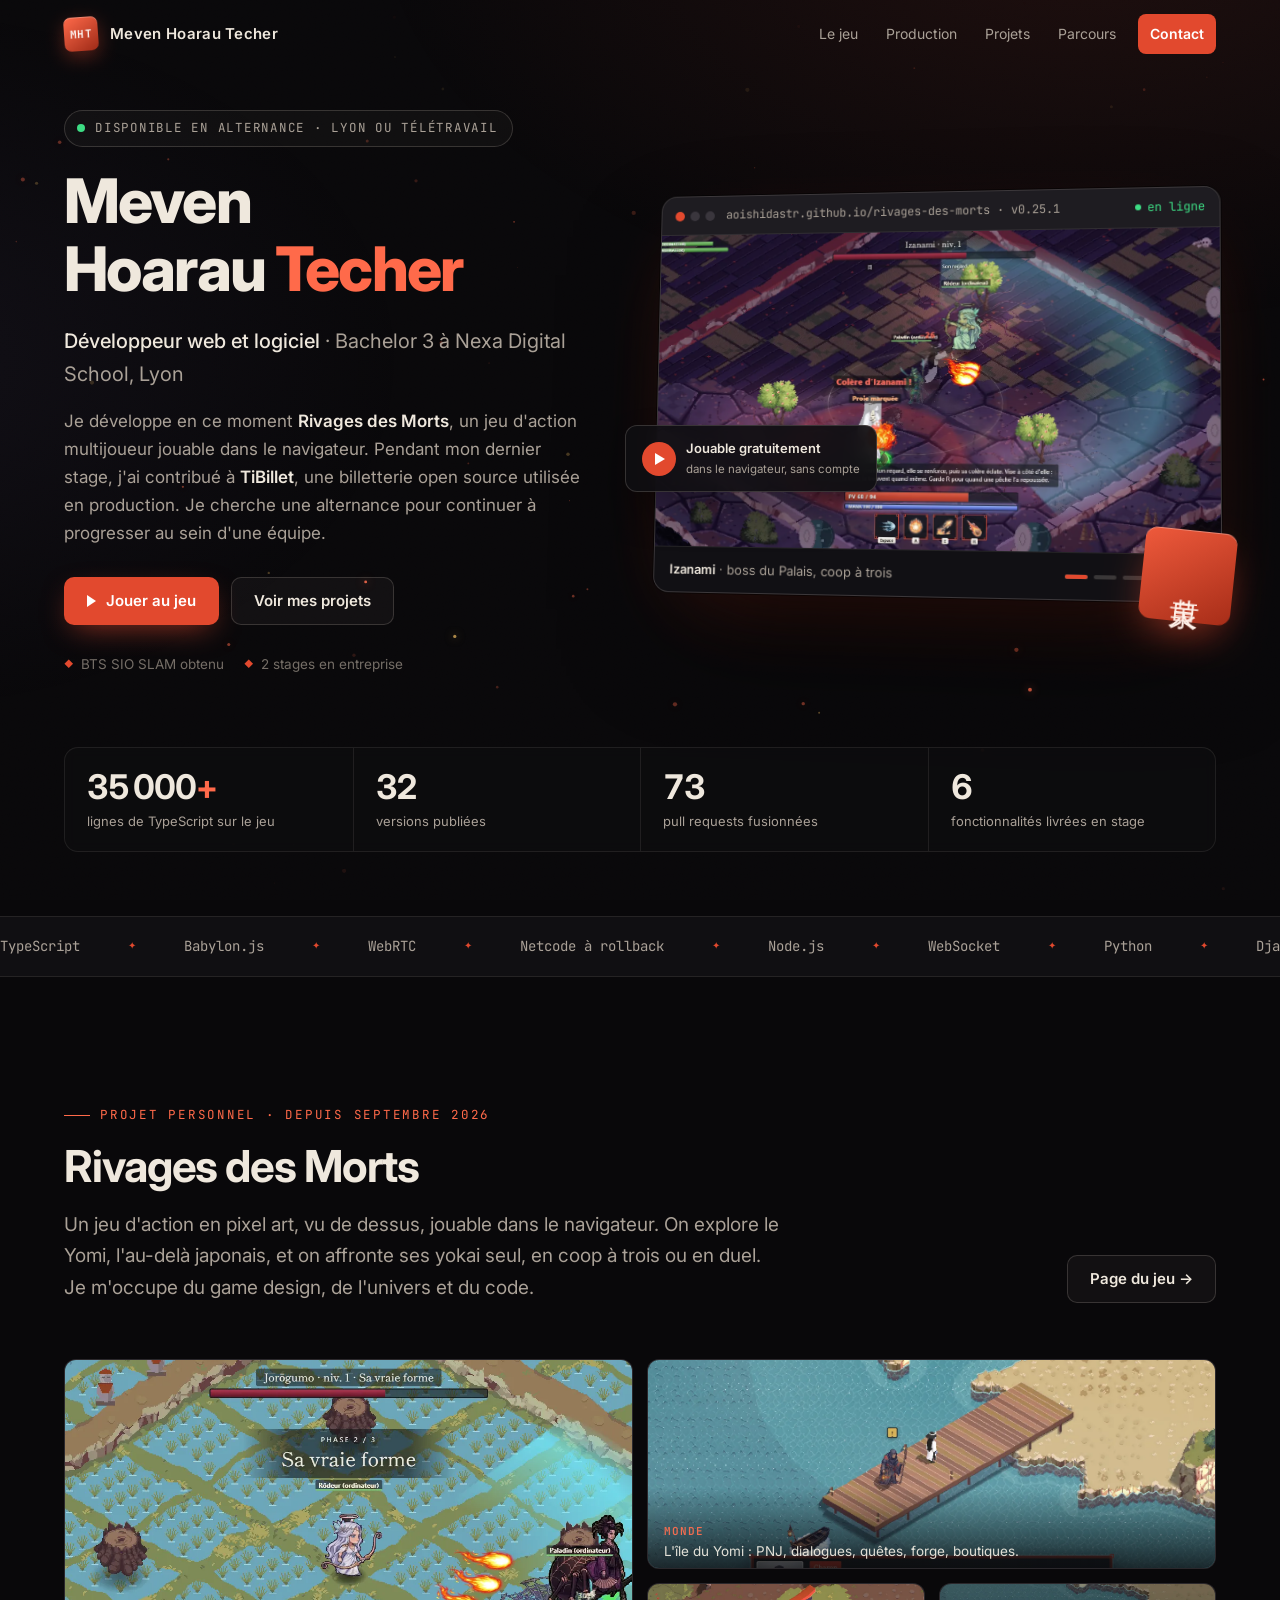
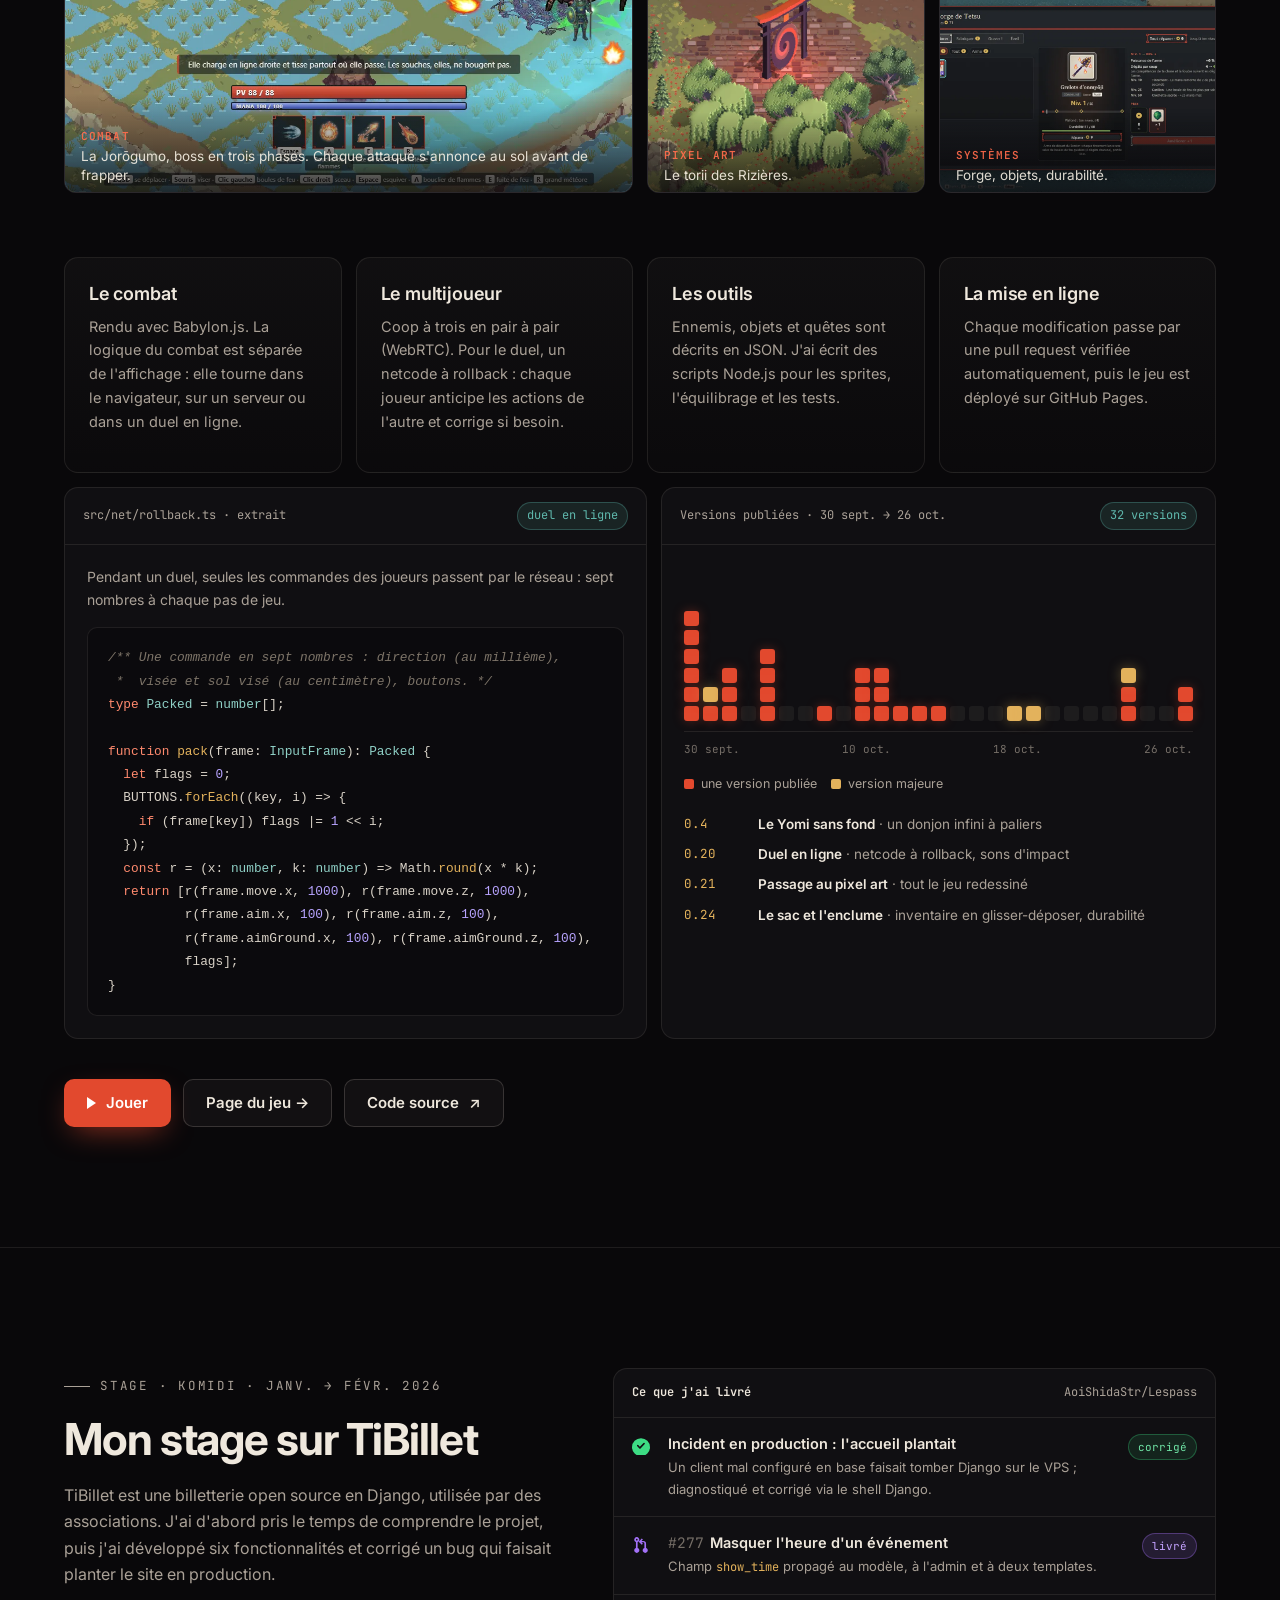
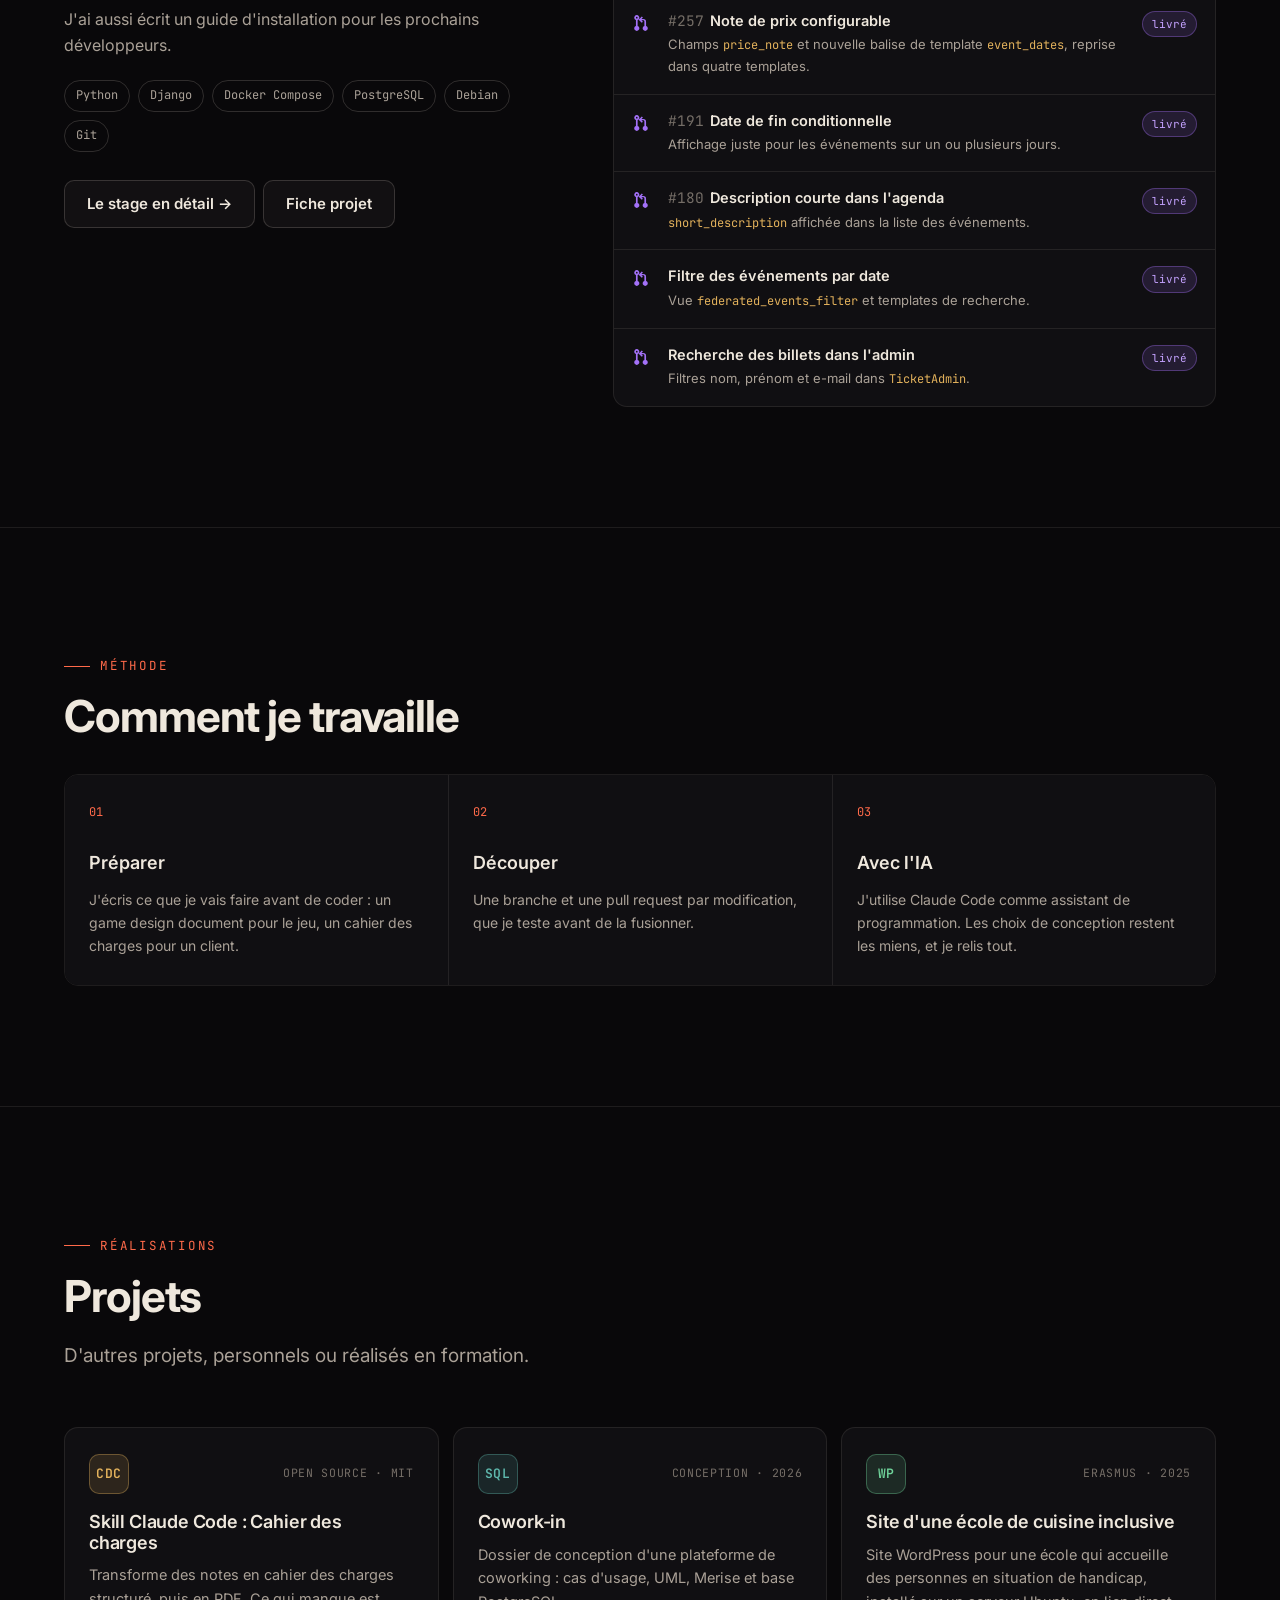
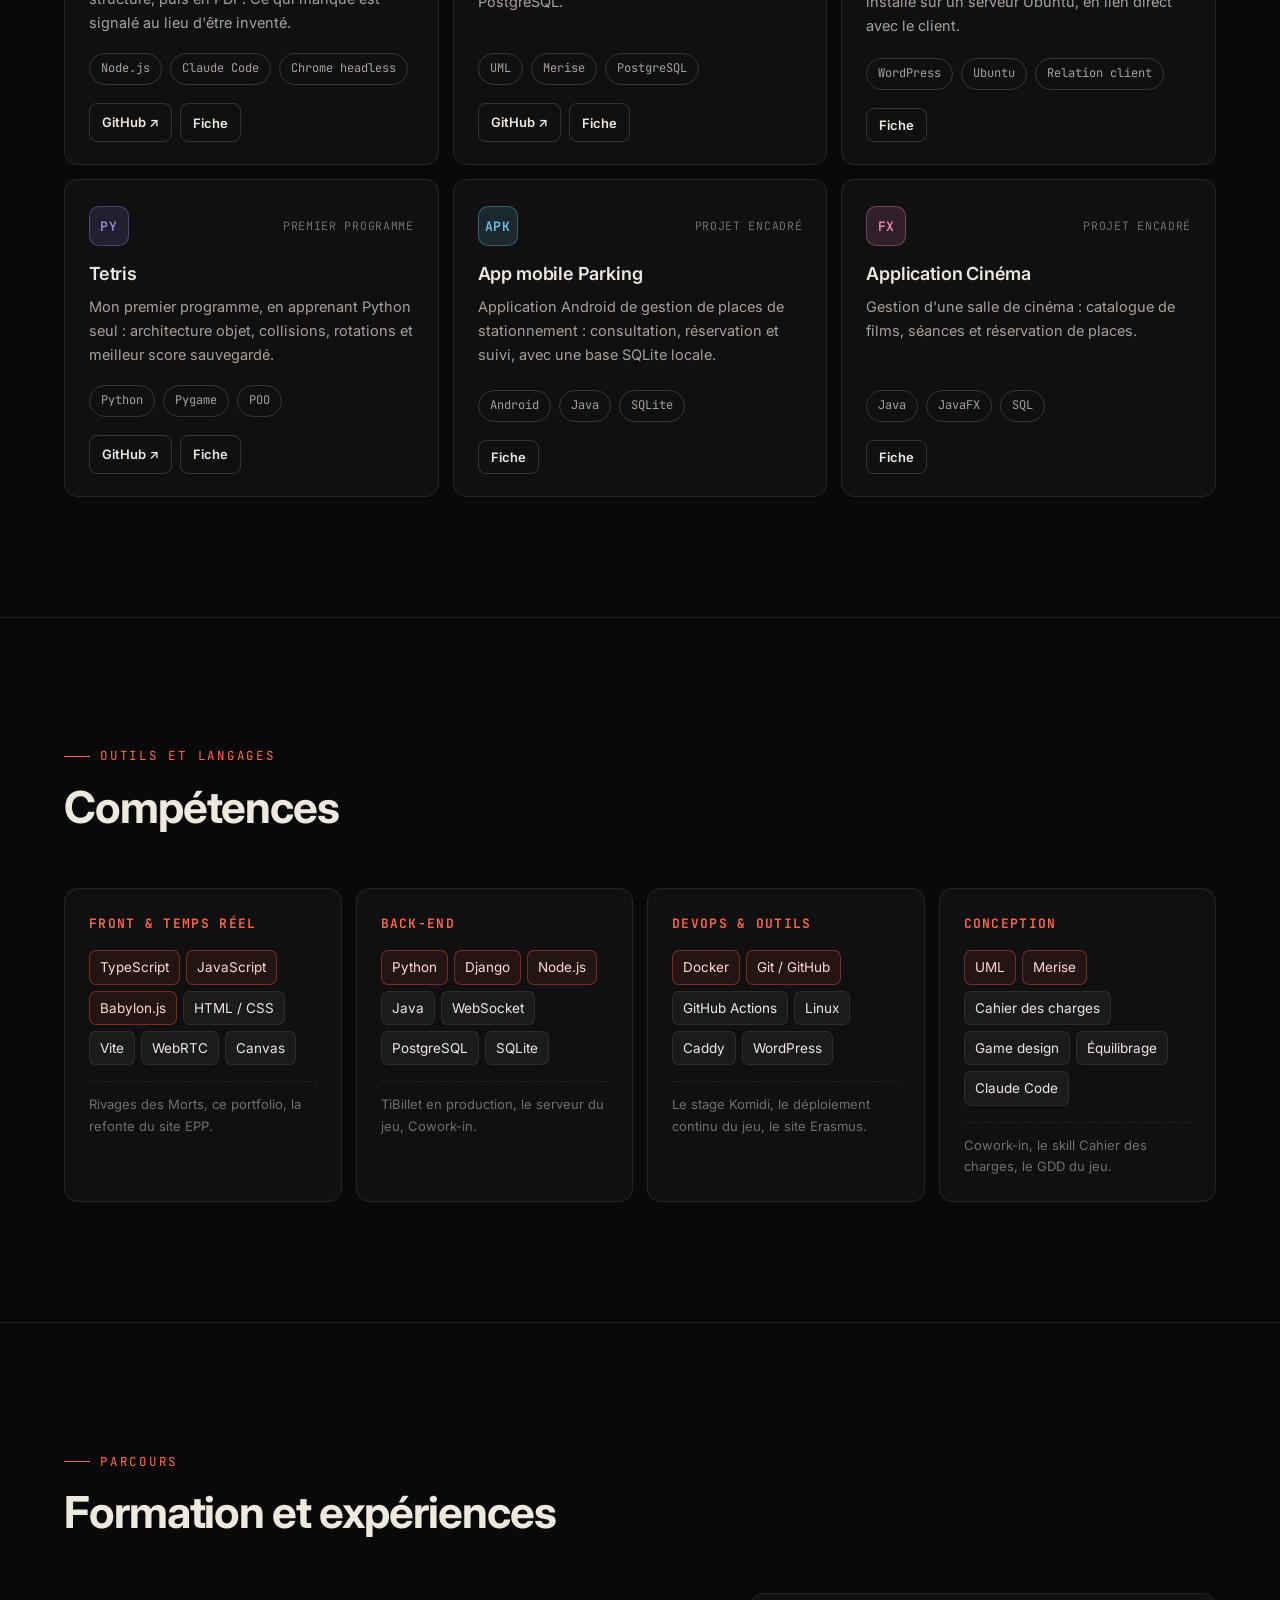
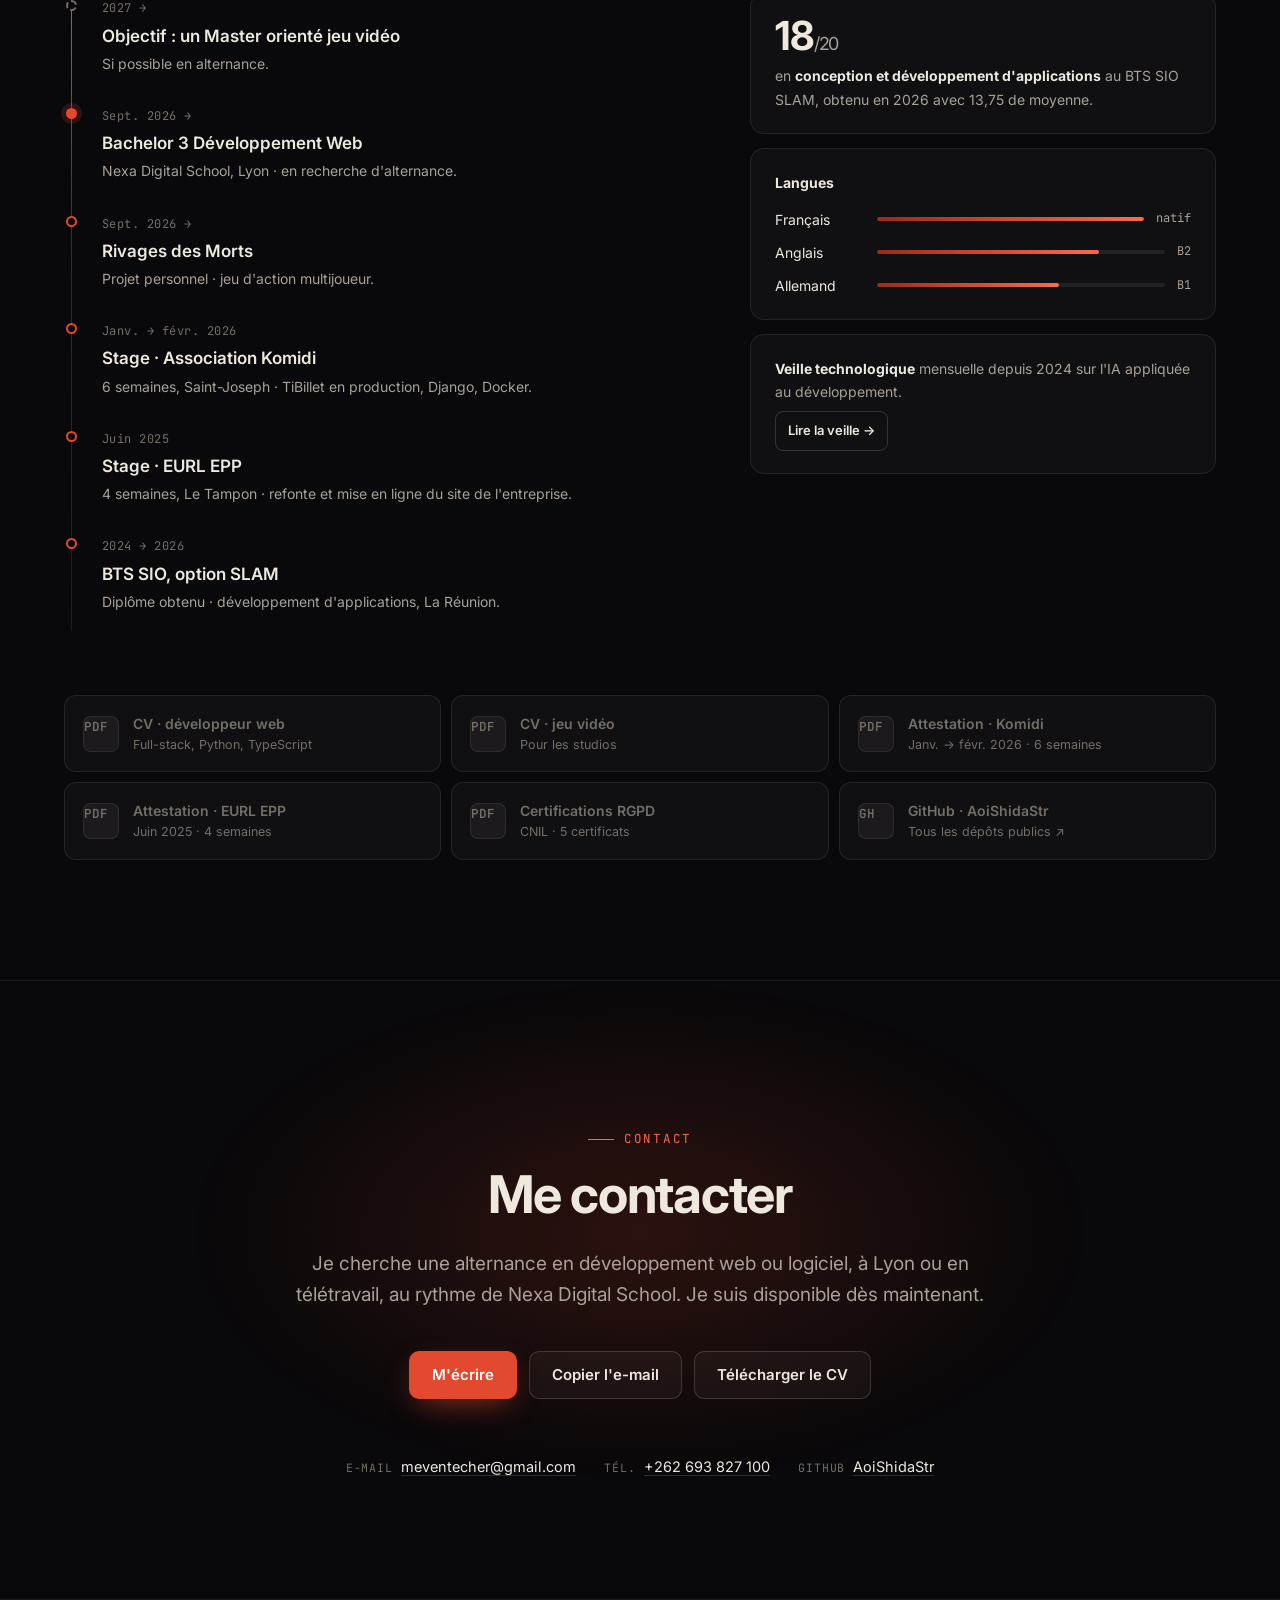
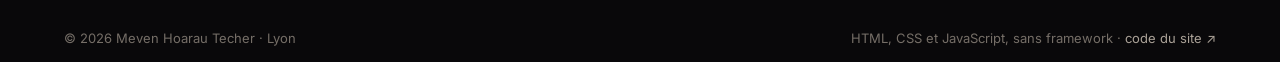
==== commit 16d8bafd: "contenu: textes plus courts et plus simples, police Inter, parcours sans Erasmus Co-Authored-By: Cla" ====
--- a/index.html
+++ b/index.html
@@ -3,7 +3,7 @@
 <head>
   <meta charset="UTF-8">
   <meta name="viewport" content="width=device-width, initial-scale=1.0">
-  <title>Meven Hoarau Techer — Développeur full-stack · Alternance</title>
+  <title>Meven Hoarau Techer — Développeur web et logiciel</title>
   <meta name="description" content="Meven Hoarau Techer, développeur full-stack à Lyon (TypeScript, Python, Django). Auteur de Rivages des Morts, un action-RPG multijoueur jouable dans le navigateur : 35 000 lignes de TypeScript, netcode à rollback, 32 versions en quatre semaines. En recherche d'alternance.">
   <meta name="theme-color" content="#09080a">
 
@@ -21,7 +21,7 @@
 
   <link rel="preconnect" href="https://fonts.googleapis.com">
   <link rel="preconnect" href="https://fonts.gstatic.com" crossorigin>
-  <link href="https://fonts.googleapis.com/css2?family=Fraunces:ital,opsz,wght@0,9..144,400;0,9..144,600;0,9..144,700;0,9..144,800;1,9..144,400&family=Inter:wght@400;500;600&family=JetBrains+Mono:wght@400;600&display=swap" rel="stylesheet">
+  <link href="https://fonts.googleapis.com/css2?family=Inter:wght@400;500;600;700;800&family=JetBrains+Mono:wght@400;600&display=swap" rel="stylesheet">
   <link rel="preload" as="image" href="img/rivages/izanami.webp">
   <link rel="stylesheet" href="site.css">
 </head>
@@ -32,7 +32,7 @@
     <div class="wrap">
       <a class="brand" href="#hero" aria-label="Meven Hoarau Techer — haut de page">
         <span class="brand-seal" aria-hidden="true">MHT</span>
-        <span class="brand-name">Meven Hoarau Techer <span>· full-stack</span></span>
+        <span class="brand-name">Meven Hoarau Techer</span>
       </a>
       <nav aria-label="Navigation principale">
         <ul class="menu">
@@ -40,7 +40,7 @@
           <li class="hide-sm"><a href="#production">Production</a></li>
           <li class="hide-sm"><a href="#projets">Projets</a></li>
           <li class="hide-sm"><a href="#presentation">Parcours</a></li>
-          <li><a class="menu-cta" href="#contact">Me recruter</a></li>
+          <li><a class="menu-cta" href="#contact">Contact</a></li>
         </ul>
       </nav>
     </div>
@@ -58,18 +58,17 @@
             <span class="line"><span>Meven</span></span>
             <span class="line"><span>Hoarau <em>Techer</em></span></span>
           </h1>
-          <p class="hero-role fade-up d1">Développeur full-stack <span>· TypeScript · Python · Django</span></p>
+          <p class="hero-role fade-up d1">Développeur web et logiciel <span>· Bachelor 3 à Nexa Digital School, Lyon</span></p>
           <p class="hero-lede fade-up d2">
-            Je conçois et développe <strong>Rivages des Morts</strong>, un action-RPG multijoueur jouable dans le navigateur :
-            <strong>plus de 35 000 lignes de TypeScript</strong>, un netcode à rollback, <strong>32 versions publiées en quatre semaines</strong>.
-            Avant ça, six fonctionnalités livrées <strong>en production</strong> sur une billetterie open source.
+            Je développe en ce moment <strong>Rivages des Morts</strong>, un jeu d'action multijoueur jouable dans le navigateur.
+            Pendant mon dernier stage, j'ai contribué à <strong>TiBillet</strong>, une billetterie open source utilisée en production.
+            Je cherche une alternance pour continuer à progresser au sein d'une équipe.
           </p>
           <div class="hero-cta fade-up d3">
-            <a class="btn btn-primary btn-play" href="https://aoishidastr.github.io/rivages-des-morts/" target="_blank" rel="noopener">Jouer maintenant<span class="sr-only"> à Rivages des Morts (nouvel onglet)</span></a>
-            <a class="btn btn-ghost" href="#rivages">Voir comment c'est construit ↓</a>
+            <a class="btn btn-primary btn-play" href="https://aoishidastr.github.io/rivages-des-morts/" target="_blank" rel="noopener">Jouer au jeu<span class="sr-only"> Rivages des Morts (nouvel onglet)</span></a>
+            <a class="btn btn-ghost" href="#projets">Voir mes projets</a>
           </div>
           <ul class="hero-facts fade-up d4">
-            <li>Bachelor 3 Dév. Web · Nexa Digital School</li>
             <li>BTS SIO SLAM obtenu</li>
             <li>2 stages en entreprise</li>
           </ul>
@@ -105,11 +104,10 @@
 
       <div class="wrap">
         <dl class="stats" aria-label="Chiffres clés">
-          <div class="stat"><dt class="sr-only">Lignes de TypeScript</dt><dd style="margin:0"><span class="stat-num" data-count="35000">35 000<span class="u">+</span></span><span class="stat-label">lignes de TypeScript, jeu et serveur</span></dd></div>
-          <div class="stat"><dt class="sr-only">Commits</dt><dd style="margin:0"><span class="stat-num" data-count="314">314</span><span class="stat-label">commits depuis fin septembre</span></dd></div>
-          <div class="stat"><dt class="sr-only">Pull requests</dt><dd style="margin:0"><span class="stat-num" data-count="73">73</span><span class="stat-label">pull requests relues et fusionnées</span></dd></div>
-          <div class="stat"><dt class="sr-only">Versions</dt><dd style="margin:0"><span class="stat-num" data-count="32">32</span><span class="stat-label">versions publiées en quatre semaines</span></dd></div>
-          <div class="stat"><dt class="sr-only">Production</dt><dd style="margin:0"><span class="stat-num" data-count="6">6</span><span class="stat-label">fonctionnalités livrées en production</span></dd></div>
+          <div class="stat"><dt class="sr-only">TypeScript</dt><dd style="margin:0"><span class="stat-num" data-count="35000">35 000<span class="u">+</span></span><span class="stat-label">lignes de TypeScript sur le jeu</span></dd></div>
+          <div class="stat"><dt class="sr-only">Versions</dt><dd style="margin:0"><span class="stat-num" data-count="32">32</span><span class="stat-label">versions publiées</span></dd></div>
+          <div class="stat"><dt class="sr-only">Pull requests</dt><dd style="margin:0"><span class="stat-num" data-count="73">73</span><span class="stat-label">pull requests fusionnées</span></dd></div>
+          <div class="stat"><dt class="sr-only">Stage</dt><dd style="margin:0"><span class="stat-num" data-count="6">6</span><span class="stat-label">fonctionnalités livrées en stage</span></dd></div>
         </dl>
       </div>
     </section>
@@ -126,15 +124,14 @@
       <div class="wrap">
         <div class="section-head split reveal">
           <div>
-            <p class="eyebrow">Projet phare · septembre 2026 → aujourd'hui</p>
+            <p class="eyebrow">Projet personnel · depuis septembre 2026</p>
             <h2 class="h2" id="rivages-title">Rivages des Morts</h2>
             <p class="lede">
-              Un action-RPG de donjon en vue isométrique, <strong>jouable dans le navigateur</strong>, en coop en ligne jusqu'à trois
-              ou en duel. Tu incarnes une âme échouée au Yomi, l'au-delà japonais, face à ses yokai et à ses dieux.
-              J'en porte le game design, l'univers et le développement, du moteur de combat au serveur.
+              Un jeu d'action en pixel art, vu de dessus, jouable dans le navigateur. On explore le Yomi, l'au-delà japonais,
+              et on affronte ses yokai seul, en coop à trois ou en duel. Je m'occupe du game design, de l'univers et du code.
             </p>
           </div>
-          <a class="btn btn-ghost" href="rivages.html">Page complète du jeu →</a>
+          <a class="btn btn-ghost" href="rivages.html">Page du jeu →</a>
         </div>
 
         <div class="bento reveal" id="gallery">
@@ -162,44 +159,20 @@
 
         <div class="pillars">
           <article class="pillar reveal">
-            <div class="pillar-icon" aria-hidden="true"><svg viewBox="0 0 24 24" fill="none" stroke="currentColor" stroke-width="1.8" stroke-linecap="round" stroke-linejoin="round"><path d="M12 2 3 7v10l9 5 9-5V7z"/><path d="m3 7 9 5 9-5M12 12v10"/></svg></div>
-            <h3>Moteur de jeu temps réel</h3>
-            <p>La logique du combat ne connaît ni le rendu ni le DOM : le même monde tourne chez l'hôte, sur le serveur ou dans un rejeu.</p>
-            <ul>
-              <li>Rendu <b>Babylon.js</b>, pixel art, résolution adaptative à la carte graphique</li>
-              <li><b>3 donjons</b> + un donjon sans fin à paliers, <b>3 boss</b> à phases</li>
-              <li><b>5 classes</b>, compétences, builds, équipement et forge</li>
-            </ul>
+            <h3>Le combat</h3>
+            <p>Rendu avec Babylon.js. La logique du combat est séparée de l'affichage : elle tourne dans le navigateur, sur un serveur ou dans un duel en ligne.</p>
           </article>
           <article class="pillar reveal reveal-d1">
-            <div class="pillar-icon" aria-hidden="true"><svg viewBox="0 0 24 24" fill="none" stroke="currentColor" stroke-width="1.8" stroke-linecap="round" stroke-linejoin="round"><circle cx="5" cy="12" r="2.5"/><circle cx="19" cy="5" r="2.5"/><circle cx="19" cy="19" r="2.5"/><path d="M7.3 10.9 16.7 6.1M7.3 13.1l9.4 4.8"/></svg></div>
-            <h3>Multijoueur en ligne</h3>
-            <p>Trois architectures réseau, chacune choisie pour son usage.</p>
-            <ul>
-              <li><b>Coop pair à pair</b> (WebRTC) avec prédiction locale de l'invité</li>
-              <li><b>Duel à rollback</b> : on devine les commandes adverses, on rejoue si on s'est trompé</li>
-              <li><b>Serveur Node.js</b> : comptes, amis, chat, coop sans hôte (WebSocket, Docker, Caddy)</li>
-            </ul>
+            <h3>Le multijoueur</h3>
+            <p>Coop à trois en pair à pair (WebRTC). Pour le duel, un netcode à rollback : chaque joueur anticipe les actions de l'autre et corrige si besoin.</p>
           </article>
           <article class="pillar reveal reveal-d2">
-            <div class="pillar-icon" aria-hidden="true"><svg viewBox="0 0 24 24" fill="none" stroke="currentColor" stroke-width="1.8" stroke-linecap="round" stroke-linejoin="round"><path d="M14.7 6.3a4 4 0 0 0-5.4 5.4L3 18l3 3 6.3-6.3a4 4 0 0 0 5.4-5.4l-2.6 2.6-2.4-.6-.6-2.4z"/></svg></div>
-            <h3>Données et outillage</h3>
-            <p>Le contenu se décrit, il ne se code pas : ajouter un ennemi ou une quête ne touche pas au moteur.</p>
-            <ul>
-              <li><b>24 fichiers JSON</b> : ennemis, vagues, objets, quêtes, dialogues</li>
-              <li><b>32 outils Node.js</b> (~15 000 lignes) : sprites, équilibrage, simulation de DPS, éditeur</li>
-              <li><b>Bots</b> qui jouent la coop pour tester sans réseau</li>
-            </ul>
+            <h3>Les outils</h3>
+            <p>Ennemis, objets et quêtes sont décrits en JSON. J'ai écrit des scripts Node.js pour les sprites, l'équilibrage et les tests.</p>
           </article>
           <article class="pillar reveal reveal-d3">
-            <div class="pillar-icon" aria-hidden="true"><svg viewBox="0 0 24 24" fill="none" stroke="currentColor" stroke-width="1.8" stroke-linecap="round" stroke-linejoin="round"><path d="M4 12h12M12 6l6 6-6 6"/><path d="M20 4v16"/></svg></div>
-            <h3>Produit et livraison</h3>
-            <p>Un jeu en ligne, utilisé, qui évolue chaque semaine sans casser les sauvegardes.</p>
-            <ul>
-              <li><b>CI GitHub Actions</b> : chaque PR vérifiée, chaque fusion déployée</li>
-              <li><b>Notes de version</b> lisibles en jeu, alerte quand une version sort</li>
-              <li>Sauvegardes exportables, <b>options d'accessibilité</b> (secousses, graphismes allégés)</li>
-            </ul>
+            <h3>La mise en ligne</h3>
+            <p>Chaque modification passe par une pull request vérifiée automatiquement, puis le jeu est déployé sur GitHub Pages.</p>
           </article>
         </div>
 
@@ -207,7 +180,7 @@
           <div class="panel reveal">
             <div class="panel-head"><span>src/net/rollback.ts · extrait</span><span class="tag">duel en ligne</span></div>
             <div class="panel-body">
-              <p class="panel-note">Pendant un duel, les deux navigateurs simulent <strong>le même combat</strong>, avec la même graine. Seules les commandes transitent : <strong>sept entiers par pas</strong>, dont neuf boutons tassés dans un champ de bits.</p>
+              <p class="panel-note">Pendant un duel, seules les commandes des joueurs passent par le réseau : sept nombres à chaque pas de jeu.</p>
 <pre class="code" tabindex="0"><code><span class="c">/** Une commande en sept nombres : direction (au millième),
  *  visée et sol visé (au centimètre), boutons. */</span>
 <span class="k">type</span> <span class="t">Packed</span> = <span class="t">number</span>[];
@@ -227,7 +200,7 @@
           </div>
 
           <div class="panel reveal reveal-d1">
-            <div class="panel-head"><span>Cadence de livraison · 30 sept. → 26 oct.</span><span class="tag">32 versions</span></div>
+            <div class="panel-head"><span>Versions publiées · 30 sept. → 26 oct.</span><span class="tag">32 versions</span></div>
             <div class="panel-body">
               <div class="cadence" id="cadence" role="img" aria-label="32 versions publiées entre le 30 septembre et le 26 octobre 2026, jusqu'à six le même jour."></div>
               <div class="cad-axis" aria-hidden="true"><span>30 sept.</span><span>10 oct.</span><span>18 oct.</span><span>26 oct.</span></div>
@@ -244,7 +217,7 @@
 
         <div class="cta-row reveal">
           <a class="btn btn-primary btn-play" href="https://aoishidastr.github.io/rivages-des-morts/" target="_blank" rel="noopener">Jouer<span class="sr-only"> (nouvel onglet)</span></a>
-          <a class="btn btn-ghost" href="rivages.html">Le projet en détail →</a>
+          <a class="btn btn-ghost" href="rivages.html">Page du jeu →</a>
           <a class="btn btn-ghost" href="https://github.com/AoiShidaStr/rivages-des-morts" target="_blank" rel="noopener">Code source<span class="sr-only"> (nouvel onglet)</span> ↗</a>
         </div>
       </div>
@@ -255,17 +228,12 @@
       <div class="wrap prod">
         <div class="prod-copy reveal">
           <p class="eyebrow">Stage · Komidi · janv. → févr. 2026</p>
-          <h2 class="h2" id="prod-title">Du code en production, <em>sur une base inconnue.</em></h2>
+          <h2 class="h2" id="prod-title">Mon stage sur TiBillet</h2>
           <p>
-            <strong>TiBillet / Lespass</strong> est une billetterie open source (Django, AGPL-3.0) réellement utilisée par des
-            associations, découpée en services sous Docker Compose. En six semaines, j'ai pris en main son architecture,
-            stabilisé l'environnement de développement, puis <strong>livré six fonctionnalités</strong> et corrigé un
-            incident qui faisait tomber le site en production.
+            TiBillet est une billetterie open source en Django, utilisée par des associations. J'ai d'abord pris le temps de
+            comprendre le projet, puis j'ai développé six fonctionnalités et corrigé un bug qui faisait planter le site en production.
           </p>
-          <p>
-            J'ai aussi laissé derrière moi ce qui manque souvent : un <strong>guide d'installation</strong> qui documente
-            cinq pannes Docker et leur solution, et les mentions légales du site (LCEN, RGPD).
-          </p>
+          <p>J'ai aussi écrit un guide d'installation pour les prochains développeurs.</p>
           <ul class="chips">
             <li>Python</li><li>Django</li><li>Docker Compose</li><li>PostgreSQL</li><li>Debian</li><li>Git</li>
           </ul>
@@ -277,7 +245,7 @@
 
         <div class="reveal reveal-d1">
           <ul class="prs" aria-label="Contributions livrées sur TiBillet">
-            <li class="prs-head"><span><b>AoiShidaStr/Lespass</b> · contributions</span><span>7 livrées</span></li>
+            <li class="prs-head"><span><b>Ce que j'ai livré</b></span><span>AoiShidaStr/Lespass</span></li>
             <li class="pr">
               <svg class="pr-icon fix" viewBox="0 0 16 16" fill="currentColor" aria-hidden="true"><path d="M8 0a8 8 0 1 1 0 16A8 8 0 0 1 8 0Zm3.3 5.3a.75.75 0 0 0-1.1-1L7 7.6 5.8 6.3a.75.75 0 1 0-1.1 1l1.8 1.9c.3.3.8.3 1.1 0Z" transform="translate(0 1)"/></svg>
               <div><div class="pr-title">Incident en production : l'accueil plantait</div><div class="pr-desc">Un client mal configuré en base faisait tomber Django sur le VPS ; diagnostiqué et corrigé via le shell Django.</div></div>
@@ -321,26 +289,14 @@
     <!-- ═════════════ MÉTHODE ═════════════ -->
     <section class="section" id="methode" aria-labelledby="methode-title">
       <div class="wrap">
-        <div class="section-head reveal">
+        <div class="section-head reveal" style="margin-bottom:32px">
           <p class="eyebrow">Méthode</p>
           <h2 class="h2" id="methode-title">Comment je travaille</h2>
-          <p class="lede">La même discipline sur un jeu personnel et chez un client : on écrit ce qu'on construit, on le découpe, on le vérifie, on le livre.</p>
-        </div>
-        <div class="steps reveal">
-          <div class="step"><h3>Cadrer</h3><p>Un <b>game design document</b> pour le jeu, un <b>cahier des charges vérifié</b> pour un client : ce qu'on construit est écrit avant d'être codé.</p></div>
-          <div class="step"><h3>Découper</h3><p>Une branche et une <b>pull request</b> par changement : <b>73 fusionnées</b> sur Rivages des Morts, avec un historique qui se relit.</p></div>
-          <div class="step"><h3>Vérifier</h3><p>Typage strict, <b>vérification automatique</b> de chaque PR, outils d'équilibrage, bots de test, et chaque version <b>testée en jouant</b>.</p></div>
-          <div class="step"><h3>Livrer</h3><p><b>Déploiement continu</b> à chaque fusion, versions numérotées et notes de version écrites pour les joueurs.</p></div>
-        </div>
-        <div class="ai-note reveal">
-          <div class="ico" aria-hidden="true"><svg width="22" height="22" viewBox="0 0 24 24" fill="none" stroke="currentColor" stroke-width="1.8" stroke-linecap="round" stroke-linejoin="round"><path d="M12 3v3M12 18v3M3 12h3M18 12h3M5.6 5.6l2.1 2.1M16.3 16.3l2.1 2.1M5.6 18.4l2.1-2.1M16.3 7.7l2.1-2.1"/><circle cx="12" cy="12" r="3.5"/></svg></div>
-          <div>
-            <h3>L'IA, utilisée comme un outil de pro</h3>
-            <p>Je développe avec <strong>Claude Code comme assistant de programmation</strong>, et je crée mes propres skills pour lui
-            (voir le skill Cahier des charges plus bas). L'architecture, le game design et le choix de ce qui entre dans le code restent
-            les miens : <strong>chaque changement passe par une pull request que je relis et teste</strong> avant de la fusionner. C'est ce
-            qui me permet de livrer vite sans perdre la maîtrise de la base de code.</p>
-          </div>
+        </div>
+        <div class="steps steps--3 reveal">
+          <div class="step"><h3>Préparer</h3><p>J'écris ce que je vais faire avant de coder : un game design document pour le jeu, un cahier des charges pour un client.</p></div>
+          <div class="step"><h3>Découper</h3><p>Une branche et une pull request par modification, que je teste avant de la fusionner.</p></div>
+          <div class="step"><h3>Avec l'IA</h3><p>J'utilise Claude Code comme assistant de programmation. Les choix de conception restent les miens, et je relis tout.</p></div>
         </div>
       </div>
     </section>
@@ -349,36 +305,36 @@
     <section class="section" id="projets" aria-labelledby="projets-title">
       <div class="wrap">
         <div class="section-head reveal">
-          <p class="eyebrow">Autres réalisations</p>
+          <p class="eyebrow">Réalisations</p>
           <h2 class="h2" id="projets-title">Projets</h2>
-          <p class="lede">Outils open source, conception de base de données, applications Java et Android, et le tout premier programme.</p>
+          <p class="lede">D'autres projets, personnels ou réalisés en formation.</p>
         </div>
         <div class="projects">
           <article class="card reveal" style="--c:#e3b25c">
             <div class="card-top"><span class="card-glyph" aria-hidden="true">CDC</span><span>Open source · MIT</span></div>
             <h3>Skill Claude Code : Cahier des charges</h3>
-            <p>Transforme des notes brutes en cahier des charges vérifié et en PDF, sans rien inventer. Un vérificateur Node.js contrôle quotas, critères d'acceptation et risques.</p>
+            <p>Transforme des notes en cahier des charges structuré, puis en PDF. Ce qui manque est signalé au lieu d'être inventé.</p>
             <ul class="chips"><li>Node.js</li><li>Claude Code</li><li>Chrome headless</li></ul>
             <div class="card-actions"><a class="link-btn" href="https://github.com/AoiShidaStr/cahier-des-charges" target="_blank" rel="noopener">GitHub ↗<span class="sr-only"> (nouvel onglet)</span></a><button class="link-btn" type="button" data-fiche="cahier">Fiche</button></div>
           </article>
           <article class="card reveal reveal-d1" style="--c:#5fb8ad">
             <div class="card-top"><span class="card-glyph" aria-hidden="true">SQL</span><span>Conception · 2026</span></div>
             <h3>Cowork-in</h3>
-            <p>Dossier de conception complet d'une plateforme de coworking, du besoin client aux scripts PostgreSQL, avec une matrice qui relie chaque besoin à son implémentation.</p>
+            <p>Dossier de conception d'une plateforme de coworking : cas d'usage, UML, Merise et base PostgreSQL.</p>
             <ul class="chips"><li>UML</li><li>Merise</li><li>PostgreSQL</li></ul>
             <div class="card-actions"><a class="link-btn" href="https://github.com/AoiShidaStr/Cowork-in" target="_blank" rel="noopener">GitHub ↗<span class="sr-only"> (nouvel onglet)</span></a><button class="link-btn" type="button" data-fiche="cowork">Fiche</button></div>
           </article>
           <article class="card reveal reveal-d2" style="--c:#6fd39a">
-            <div class="card-top"><span class="card-glyph" aria-hidden="true">WP</span><span>Erasmus · Allemagne</span></div>
+            <div class="card-top"><span class="card-glyph" aria-hidden="true">WP</span><span>Erasmus · 2025</span></div>
             <h3>Site d'une école de cuisine inclusive</h3>
-            <p>Site WordPress pour une école qui accueille des personnes en situation de handicap, monté sur un serveur Ubuntu, en contact direct avec le client à Heidenheim.</p>
+            <p>Site WordPress pour une école qui accueille des personnes en situation de handicap, installé sur un serveur Ubuntu, en lien direct avec le client.</p>
             <ul class="chips"><li>WordPress</li><li>Ubuntu</li><li>Relation client</li></ul>
             <div class="card-actions"><button class="link-btn" type="button" data-fiche="erasmus">Fiche</button></div>
           </article>
           <article class="card reveal" style="--c:#9b86e0">
             <div class="card-top"><span class="card-glyph" aria-hidden="true">PY</span><span>Premier programme</span></div>
             <h3>Tetris</h3>
-            <p>Appris seul, en faisant un jeu plutôt que des exercices : architecture objet, collisions, rotations, score sauvegardé. C'est lui qui a tout déclenché.</p>
+            <p>Mon premier programme, en apprenant Python seul : architecture objet, collisions, rotations et meilleur score sauvegardé.</p>
             <ul class="chips"><li>Python</li><li>Pygame</li><li>POO</li></ul>
             <div class="card-actions"><a class="link-btn" href="https://github.com/AoiShidaStr/tetris" target="_blank" rel="noopener">GitHub ↗<span class="sr-only"> (nouvel onglet)</span></a><button class="link-btn" type="button" data-fiche="tetris">Fiche</button></div>
           </article>
@@ -392,7 +348,7 @@
           <article class="card reveal reveal-d2" style="--c:#f08bb8">
             <div class="card-top"><span class="card-glyph" aria-hidden="true">FX</span><span>Projet encadré</span></div>
             <h3>Application Cinéma</h3>
-            <p>Gestion d'une salle de cinéma : catalogue de films, séances et réservation de places, sur un schéma relationnel conçu pour.</p>
+            <p>Gestion d'une salle de cinéma : catalogue de films, séances et réservation de places.</p>
             <ul class="chips"><li>Java</li><li>JavaFX</li><li>SQL</li></ul>
             <div class="card-actions"><button class="link-btn" type="button" data-fiche="cinema">Fiche</button></div>
           </article>
@@ -404,8 +360,8 @@
     <section class="section" id="competences" aria-labelledby="comp-title">
       <div class="wrap">
         <div class="section-head reveal">
-          <p class="eyebrow">Compétences</p>
-          <h2 class="h2" id="comp-title">Une stack, <em>et la preuve à côté.</em></h2>
+          <p class="eyebrow">Outils et langages</p>
+          <h2 class="h2" id="comp-title">Compétences</h2>
         </div>
         <div class="skills">
           <div class="skill reveal">
@@ -437,23 +393,21 @@
       <div class="wrap">
         <div class="section-head reveal">
           <p class="eyebrow">Parcours</p>
-          <h2 class="h2" id="parcours-title">De La Réunion à Lyon, <em>via l'Allemagne.</em></h2>
-          <p class="lede">Un parcours atypique, et une constante : apprendre en construisant de vraies choses, pour de vrais utilisateurs.</p>
+          <h2 class="h2" id="parcours-title">Formation et expériences</h2>
         </div>
         <div class="journey">
           <ol class="tl reveal">
-            <li class="is-future"><span class="tl-date">2027 →</span><h3>Objectif : un Master orienté jeu vidéo</h3><p>En alternance, si l'entreprise souhaite prolonger l'aventure.</p></li>
-            <li class="is-now"><span class="tl-date">Sept. 2026 →</span><h3>Bachelor 3 Développement Web</h3><p>Nexa Digital School, Lyon · en recherche d'alternance, disponible dès maintenant.</p></li>
-            <li><span class="tl-date">Sept. 2026 →</span><h3>Rivages des Morts</h3><p>Projet personnel · action-RPG en ligne, 32 versions publiées.</p></li>
+            <li class="is-future"><span class="tl-date">2027 →</span><h3>Objectif : un Master orienté jeu vidéo</h3><p>Si possible en alternance.</p></li>
+            <li class="is-now"><span class="tl-date">Sept. 2026 →</span><h3>Bachelor 3 Développement Web</h3><p>Nexa Digital School, Lyon · en recherche d'alternance.</p></li>
+            <li><span class="tl-date">Sept. 2026 →</span><h3>Rivages des Morts</h3><p>Projet personnel · jeu d'action multijoueur.</p></li>
             <li><span class="tl-date">Janv. → févr. 2026</span><h3>Stage · Association Komidi</h3><p>6 semaines, Saint-Joseph · TiBillet en production, Django, Docker.</p></li>
             <li><span class="tl-date">Juin 2025</span><h3>Stage · EURL EPP</h3><p>4 semaines, Le Tampon · refonte et mise en ligne du site de l'entreprise.</p></li>
-            <li><span class="tl-date">Févr. 2025</span><h3>Erasmus · Heidenheim, Allemagne</h3><p>Site d'une école de cuisine inclusive.</p></li>
             <li><span class="tl-date">2024 → 2026</span><h3>BTS SIO, option SLAM</h3><p>Diplôme obtenu · développement d'applications, La Réunion.</p></li>
           </ol>
           <div class="highlights">
             <div class="hl reveal">
               <div class="hl-big">18<small>/20</small></div>
-              <p><strong>Conception et développement d'applications</strong>, l'épreuve cœur du BTS SIO SLAM. Diplôme obtenu en 2026 avec 13,75 de moyenne.</p>
+              <p>en <strong>conception et développement d'applications</strong> au BTS SIO SLAM, obtenu en 2026 avec 13,75 de moyenne.</p>
             </div>
             <div class="hl reveal reveal-d1">
               <p style="margin:0 0 14px"><strong>Langues</strong></p>
@@ -464,7 +418,7 @@
               </div>
             </div>
             <div class="hl reveal reveal-d2">
-              <p style="margin:0"><strong>Veille technologique mensuelle</strong> depuis septembre 2024 sur l'IA appliquée au développement : modèles, outils de code, IA locale, réglementation.</p>
+              <p style="margin:0"><strong>Veille technologique</strong> mensuelle depuis 2024 sur l'IA appliquée au développement.</p>
               <p><a class="link-btn" href="veille.html">Lire la veille →</a></p>
             </div>
           </div>
@@ -484,9 +438,9 @@
     <!-- ═════════════ CONTACT ═════════════ -->
     <section class="section contact" id="contact" aria-labelledby="contact-title">
       <div class="wrap">
-        <p class="eyebrow reveal">Alternance · Lyon ou télétravail · rythme Nexa</p>
-        <h2 class="h2 reveal" id="contact-title">Je cherche une équipe où livrer du vrai code <em>dès la première semaine.</em></h2>
-        <p class="lede reveal">Développement web et logiciel, full-stack, reprise d'une application existante : je suis disponible maintenant. Les studios de jeu indépendants sont les bienvenus.</p>
+        <p class="eyebrow reveal">Contact</p>
+        <h2 class="h2 reveal" id="contact-title">Me contacter</h2>
+        <p class="lede reveal">Je cherche une alternance en développement web ou logiciel, à Lyon ou en télétravail, au rythme de Nexa Digital School. Je suis disponible dès maintenant.</p>
         <div class="contact-actions reveal">
           <a class="btn btn-primary" href="mailto:meventecher@gmail.com?subject=Alternance%20%E2%80%94%20prise%20de%20contact">M'écrire</a>
           <button class="btn btn-ghost" type="button" id="copy-mail" data-mail="meventecher@gmail.com">Copier l'e-mail</button>
@@ -503,7 +457,7 @@
 
   <footer>
     <div class="wrap">
-      <span>© 2026 Meven Hoarau Techer · Développeur full-stack · Lyon</span>
+      <span>© 2026 Meven Hoarau Techer · Lyon</span>
       <span>HTML, CSS et JavaScript, sans framework · <a href="https://github.com/AoiShidaStr/portfolio" target="_blank" rel="noopener">code du site ↗<span class="sr-only"> (nouvel onglet)</span></a></span>
     </div>
   </footer>
@@ -578,8 +532,8 @@
     },
     "erasmus": {
       "titre": "Site WordPress d'une école de cuisine",
-      "type": "Erasmus · Heidenheim, Allemagne · février 2025",
-      "contexte": "Pendant mon échange Erasmus à Heidenheim, en Allemagne, en février 2025, j'ai réalisé le site d'une école de cuisine qui accueille des personnes en situation de handicap. Un projet à impact, mené en contact direct avec le client.",
+      "type": "Erasmus · février 2025",
+      "contexte": "Pendant mon échange Erasmus en février 2025, j'ai réalisé le site d'une école de cuisine qui accueille des personnes en situation de handicap. Un projet à impact, mené en contact direct avec le client.",
       "role": "Réalisation du site WordPress et de son installation serveur.",
       "realise": [
         "Développement du site en local avec LocalWP",
--- a/site.css
+++ b/site.css
@@ -20,7 +20,7 @@
   --teal: #5fb8ad;
   --violet: #9b86e0;
 
-  --f-display: 'Fraunces', 'Georgia', serif;
+  --f-display: 'Inter', system-ui, -apple-system, 'Segoe UI', sans-serif;
   --f-body: 'Inter', system-ui, -apple-system, 'Segoe UI', sans-serif;
   --f-mono: 'JetBrains Mono', ui-monospace, 'Cascadia Code', monospace;
   --f-jp: 'Yu Mincho', 'Hiragino Mincho ProN', 'Noto Serif JP', 'MS Mincho', serif;
@@ -123,13 +123,13 @@
 .live-dot { width: 8px; height: 8px; border-radius: 50%; background: #3ddc84; box-shadow: 0 0 0 0 rgba(61,220,132,.6); animation: pulse 2.2s infinite; }
 @keyframes pulse { 0% { box-shadow: 0 0 0 0 rgba(61,220,132,.55); } 70% { box-shadow: 0 0 0 10px rgba(61,220,132,0); } 100% { box-shadow: 0 0 0 0 rgba(61,220,132,0); } }
 .hero-title {
-  font-family: var(--f-display); font-weight: 700; font-variation-settings: 'opsz' 144;
-  font-size: clamp(46px, 4.9vw, 78px); line-height: .98; letter-spacing: -.012em; margin: 0 0 22px;
+  font-family: var(--f-display); font-weight: 800;
+  font-size: clamp(40px, 4.8vw, 64px); line-height: 1.05; letter-spacing: -.03em; margin: 0 0 20px;
 }
 .hero-title .line { display: block; overflow: hidden; padding-bottom: .06em; }
 .hero-title .line > span { display: inline-block; transform: translateY(105%); animation: rise 1s var(--ease) forwards; }
 .hero-title .line:nth-child(2) > span { animation-delay: .12s; }
-.hero-title em { font-style: italic; font-weight: 400; color: var(--red-hi); }
+.hero-title em { font-style: normal; color: var(--red-hi); }
 @keyframes rise { to { transform: none; } }
 .hero-role { font-size: clamp(17px, 1.6vw, 20px); margin: 0 0 16px; font-weight: 500; }
 .hero-role span { color: var(--muted); font-weight: 400; }
@@ -191,12 +191,12 @@
 /* chiffres */
 .stats {
   position: relative; z-index: 1; margin-top: 72px;
-  display: grid; grid-template-columns: repeat(5, 1fr); border: 1px solid var(--line); border-radius: var(--radius);
+  display: grid; grid-template-columns: repeat(4, 1fr); border: 1px solid var(--line); border-radius: var(--radius);
   background: rgba(16,15,18,.55); backdrop-filter: blur(6px);
 }
 .stat { padding: 22px 22px 20px; border-left: 1px solid var(--line); }
 .stat:first-child { border-left: 0; }
-.stat-num { display: block; font-family: var(--f-display); font-weight: 600; font-size: clamp(28px, 3.2vw, 40px); line-height: 1; letter-spacing: -.02em; font-variant-numeric: tabular-nums; }
+.stat-num { display: block; font-family: var(--f-display); font-weight: 700; font-size: clamp(26px, 2.8vw, 34px); line-height: 1; letter-spacing: -.03em; font-variant-numeric: tabular-nums; }
 .stat-num .u { color: var(--red-hi); }
 .stat-label { display: block; margin-top: 8px; font-size: 13px; color: var(--muted); line-height: 1.4; }
 
@@ -212,8 +212,8 @@
 .section + .section { border-top: 1px solid var(--line); }
 .eyebrow { display: inline-flex; align-items: center; gap: 10px; margin: 0 0 16px; font-family: var(--f-mono); font-size: 12.5px; letter-spacing: .14em; text-transform: uppercase; color: var(--red-hi); }
 .eyebrow::before { content: ''; width: 26px; height: 1px; background: currentColor; }
-.h2 { font-family: var(--f-display); font-weight: 600; font-variation-settings: 'opsz' 96; font-size: clamp(36px, 5vw, 64px); line-height: 1.04; letter-spacing: -.01em; margin: 0 0 22px; }
-.h2 em { font-style: italic; font-weight: 400; color: var(--muted); }
+.h2 { font-family: var(--f-display); font-weight: 700; font-size: clamp(30px, 3.6vw, 44px); line-height: 1.12; letter-spacing: -.025em; margin: 0 0 18px; }
+.h2 em { font-style: normal; color: var(--muted); }
 .lede { font-size: clamp(17px, 1.6vw, 19px); color: var(--muted); max-width: 720px; margin: 0; }
 .lede strong { color: var(--paper); font-weight: 600; }
 .section-head { margin-bottom: 56px; }
@@ -255,7 +255,7 @@
 .pillar:hover::before { opacity: 1; }
 .pillar-icon { width: 42px; height: 42px; border-radius: 10px; display: grid; place-items: center; margin-bottom: 18px; background: rgba(226,73,46,.12); color: var(--red-hi); border: 1px solid rgba(226,73,46,.3); }
 .pillar-icon svg { width: 22px; height: 22px; }
-.pillar h3 { font-family: var(--f-display); font-weight: 600; font-size: 22px; letter-spacing: -.01em; margin: 0 0 10px; line-height: 1.15; }
+.pillar h3 { font-family: var(--f-display); font-weight: 600; font-size: 18px; letter-spacing: -.01em; margin: 0 0 10px; line-height: 1.15; }
 .pillar p { font-size: 14.5px; color: var(--muted); margin: 0 0 14px; }
 .pillar ul { list-style: none; margin: 0; padding: 0; font-size: 13.5px; color: var(--muted); }
 .pillar li { padding: 7px 0; border-top: 1px dashed var(--line); }
@@ -332,7 +332,7 @@
 .card:hover { border-color: var(--line-2); transform: translateY(-4px); background: var(--ink-2); }
 .card-top { display: flex; align-items: center; justify-content: space-between; gap: 10px; margin-bottom: 18px; font-family: var(--f-mono); font-size: 11.5px; letter-spacing: .06em; text-transform: uppercase; color: var(--faint); }
 .card-glyph { width: 40px; height: 40px; border-radius: 10px; display: grid; place-items: center; font-family: var(--f-mono); font-weight: 600; font-size: 13px; color: var(--c, var(--red-hi)); background: color-mix(in srgb, var(--c, var(--red)) 14%, transparent); border: 1px solid color-mix(in srgb, var(--c, var(--red)) 35%, transparent); }
-.card h3 { font-family: var(--f-display); font-weight: 600; font-size: 22px; line-height: 1.15; letter-spacing: -.01em; margin: 0 0 10px; }
+.card h3 { font-family: var(--f-display); font-weight: 600; font-size: 18px; line-height: 1.15; letter-spacing: -.01em; margin: 0 0 10px; }
 .card p { color: var(--muted); font-size: 14.5px; margin: 0 0 18px; flex: 1; }
 .card .chips { margin: 0 0 18px; }
 .card-actions { display: flex; flex-wrap: wrap; gap: 8px; }
@@ -348,7 +348,7 @@
 .step { padding: 28px 24px; border-left: 1px solid var(--line); background: var(--ink-1); position: relative; }
 .step:first-child { border-left: 0; }
 .step::before { counter-increment: step; content: '0' counter(step); display: block; font-family: var(--f-mono); font-size: 12px; color: var(--red-hi); margin-bottom: 26px; }
-.step h3 { font-family: var(--f-display); font-weight: 600; font-size: 22px; margin: 0 0 10px; }
+.step h3 { font-family: var(--f-display); font-weight: 600; font-size: 18px; margin: 0 0 10px; }
 .step p { font-size: 14px; color: var(--muted); margin: 0; }
 .step p b { color: var(--paper); font-weight: 600; }
 .ai-note {
@@ -382,7 +382,7 @@
 .tl p { margin: 0; color: var(--muted); font-size: 14px; }
 .highlights { display: grid; gap: 14px; align-content: start; }
 .hl { padding: 22px 24px; border-radius: var(--radius); border: 1px solid var(--line); background: var(--ink-1); }
-.hl-big { font-family: var(--f-display); font-weight: 600; font-size: 44px; line-height: 1; letter-spacing: -.02em; }
+.hl-big { font-family: var(--f-display); font-weight: 700; font-size: 40px; line-height: 1; letter-spacing: -.03em; }
 .hl-big small { font-size: 18px; color: var(--muted); font-weight: 400; }
 .hl p { margin: 8px 0 0; color: var(--muted); font-size: 14px; }
 .hl p strong { color: var(--paper); }
@@ -403,7 +403,7 @@
 /* ── Contact ───────────────────────────────────────────────── */
 .contact { text-align: center; padding: 140px 0 120px; overflow: hidden; }
 .contact::before { content: ''; position: absolute; left: 50%; top: 0; width: 900px; height: 500px; transform: translateX(-50%); background: radial-gradient(closest-side, rgba(226,73,46,.16), transparent); pointer-events: none; }
-.contact .h2 { font-size: clamp(40px, 6.4vw, 88px); max-width: 980px; margin: 0 auto 24px; position: relative; }
+.contact .h2 { font-size: clamp(32px, 4.2vw, 52px); max-width: 980px; margin: 0 auto 24px; position: relative; }
 .contact .lede { margin: 0 auto 40px; position: relative; }
 .contact-actions { display: flex; flex-wrap: wrap; justify-content: center; gap: 12px; position: relative; }
 .contact-list { list-style: none; margin: 56px auto 0; padding: 0; display: flex; flex-wrap: wrap; justify-content: center; gap: 10px 28px; font-size: 14.5px; color: var(--muted); position: relative; }
@@ -426,7 +426,7 @@
 .sheet-close { position: absolute; top: 14px; right: 14px; width: 38px; height: 38px; border-radius: 10px; border: 1px solid var(--line-2); background: var(--ink-2); color: var(--paper); cursor: pointer; font-size: 16px; }
 .sheet-close:hover { border-color: var(--red); }
 .sheet .s-type { font-family: var(--f-mono); font-size: 12px; color: var(--red-hi); letter-spacing: .06em; text-transform: uppercase; margin: 0 0 8px; }
-.sheet h2 { font-family: var(--f-display); font-weight: 700; font-size: 34px; letter-spacing: -.02em; line-height: 1.05; margin: 0 0 20px; }
+.sheet h2 { font-family: var(--f-display); font-weight: 700; font-size: 28px; letter-spacing: -.02em; line-height: 1.05; margin: 0 0 20px; }
 .sheet h3 { font-size: 12.5px; font-family: var(--f-mono); letter-spacing: .1em; text-transform: uppercase; color: var(--faint); margin: 24px 0 8px; font-weight: 600; }
 .sheet p, .sheet li { color: var(--muted); font-size: 15px; }
 .sheet p { margin: 0; }
@@ -449,7 +449,7 @@
 @keyframes kenburns { from { transform: scale(1.08) translate(0, 0); } to { transform: scale(1.16) translate(-2%, -1.5%); } }
 .game-hero-bg::after { content: ''; position: absolute; inset: 0; background: linear-gradient(to top, var(--ink-0) 4%, rgba(9,8,10,.72) 42%, rgba(9,8,10,.35) 75%, rgba(9,8,10,.6)), linear-gradient(to right, rgba(9,8,10,.85), transparent 70%); }
 .game-hero .wrap { position: relative; z-index: 1; }
-.game-title { font-family: var(--f-display); font-weight: 700; font-size: clamp(50px, 8vw, 116px); line-height: .95; letter-spacing: -.015em; margin: 0 0 22px; }
+.game-title { font-family: var(--f-display); font-weight: 800; font-size: clamp(42px, 6.4vw, 84px); line-height: 1.02; letter-spacing: -.035em; margin: 0 0 22px; }
 .game-head { display: flex; align-items: center; flex-wrap: wrap; gap: 14px 20px; margin-bottom: 26px; }
 .game-head .kicker { margin: 0; }
 .game-seal { flex: none; width: 66px; height: 66px; display: grid; place-items: center; margin: 0; border-radius: 10px; background: linear-gradient(150deg, #ef5a3c, #a72d18); color: #fff2ea; font-family: var(--f-jp); font-size: 22px; line-height: 1.08; text-align: center; transform: rotate(-4deg); box-shadow: 0 14px 30px -10px rgba(226,73,46,.7), inset 0 1px 0 rgba(255,255,255,.3); }
@@ -459,13 +459,13 @@
 .game-stats { margin-top: 56px; }
 .feature-grid { display: grid; grid-template-columns: repeat(3, 1fr); gap: 14px; }
 .feature { padding: 26px 24px; border-radius: var(--radius); border: 1px solid var(--line); background: var(--ink-1); }
-.feature h3 { font-family: var(--f-display); font-weight: 600; font-size: 22px; margin: 0 0 14px; }
+.feature h3 { font-family: var(--f-display); font-weight: 600; font-size: 18px; margin: 0 0 14px; }
 .feature ul { list-style: none; margin: 0; padding: 0; }
 .feature li { position: relative; padding: 9px 0 9px 20px; border-top: 1px dashed var(--line); font-size: 14.5px; color: var(--muted); }
 .feature li:first-child { border-top: 0; }
 .feature li::before { content: '◆'; position: absolute; left: 0; top: 10px; color: var(--red); font-size: 9px; }
 .feature li strong { color: var(--paper); font-weight: 600; }
-.quote { margin: 0; padding: 30px 32px; border-radius: var(--radius); border-left: 3px solid var(--red); background: linear-gradient(90deg, rgba(226,73,46,.08), transparent); font-family: var(--f-display); font-size: clamp(20px, 2.2vw, 26px); line-height: 1.35; font-style: italic; }
+.quote { margin: 0; padding: 30px 32px; border-radius: var(--radius); border-left: 3px solid var(--red); background: linear-gradient(90deg, rgba(226,73,46,.08), transparent); font-family: var(--f-display); font-size: clamp(17px, 1.7vw, 20px); line-height: 1.55; font-weight: 500; }
 .quote cite { display: block; margin-top: 12px; font-family: var(--f-body); font-style: normal; font-size: 13px; color: var(--faint); }
 .two-col { display: grid; grid-template-columns: 1fr 1fr; gap: 14px; margin-top: 14px; }
 
@@ -474,9 +474,6 @@
   .hero-grid { grid-template-columns: 1fr; gap: 64px; }
   .hero-visual { max-width: 760px; }
   .game-window { transform: none; }
-  .stats { grid-template-columns: repeat(3, 1fr); }
-  .stat:nth-child(4) { border-left: 0; }
-  .stat:nth-child(n+4) { border-top: 1px solid var(--line); }
   .pillars, .skills { grid-template-columns: repeat(2, 1fr); }
   .steps { grid-template-columns: repeat(2, 1fr); }
   .step:nth-child(3) { border-left: 0; }
@@ -498,7 +495,6 @@
   .stat { border-left: 0 !important; border-top: 1px solid var(--line); padding: 18px 16px; }
   .stat:nth-child(even) { border-left: 1px solid var(--line) !important; }
   .stat:nth-child(-n+2) { border-top: 0; }
-  .stat:last-child { grid-column: span 2; }
   .seal { width: 64px; height: 64px; font-size: 21px; right: -6px; bottom: -18px; }
   .play-chip { display: none; }
   .bento { grid-template-columns: 1fr 1fr; grid-auto-rows: 150px; gap: 10px; }
@@ -528,3 +524,5 @@
   .marquee-track { animation: none; }
 }
 .lightbox p b { color: var(--red-hi); margin-right: 8px; font-family: var(--f-mono); font-size: 12px; letter-spacing: .08em; text-transform: uppercase; }
+.steps--3 { grid-template-columns: repeat(3, 1fr); }
+@media (max-width: 720px) { .steps--3 { grid-template-columns: 1fr; } }
